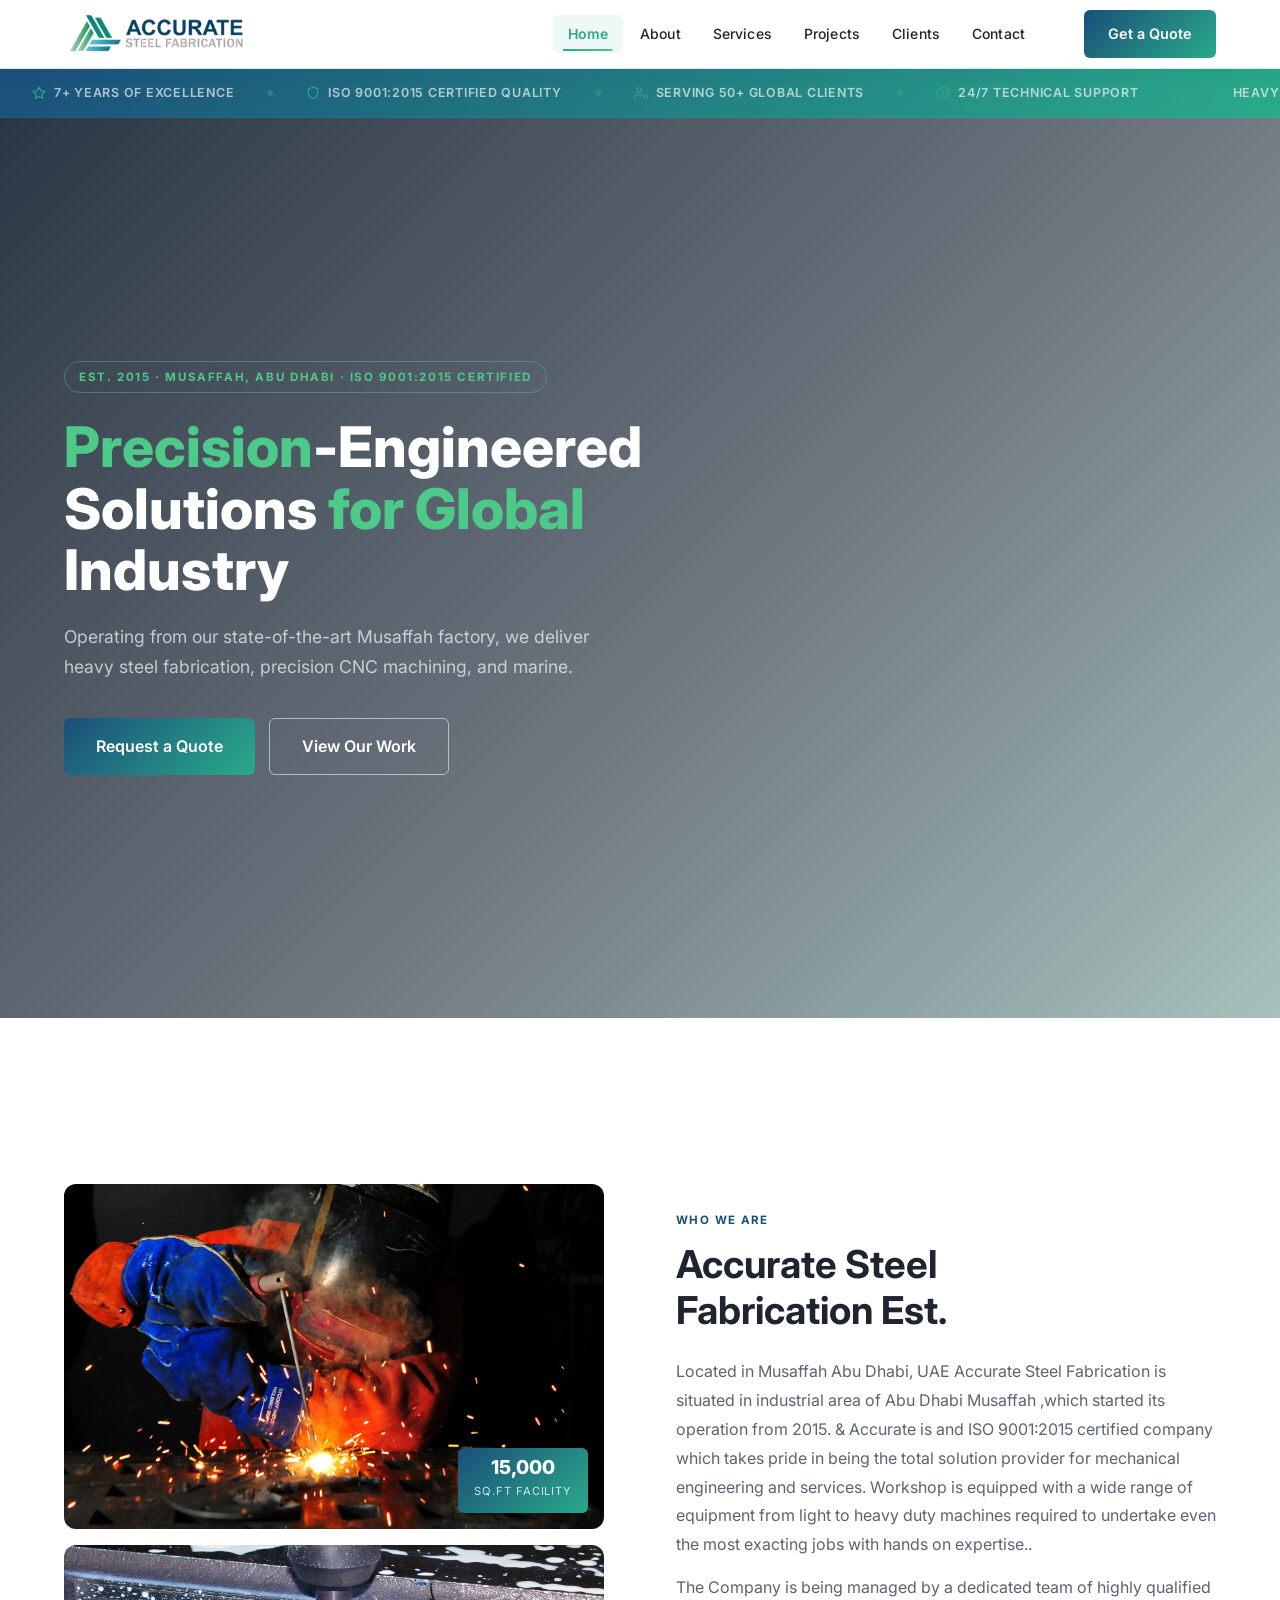
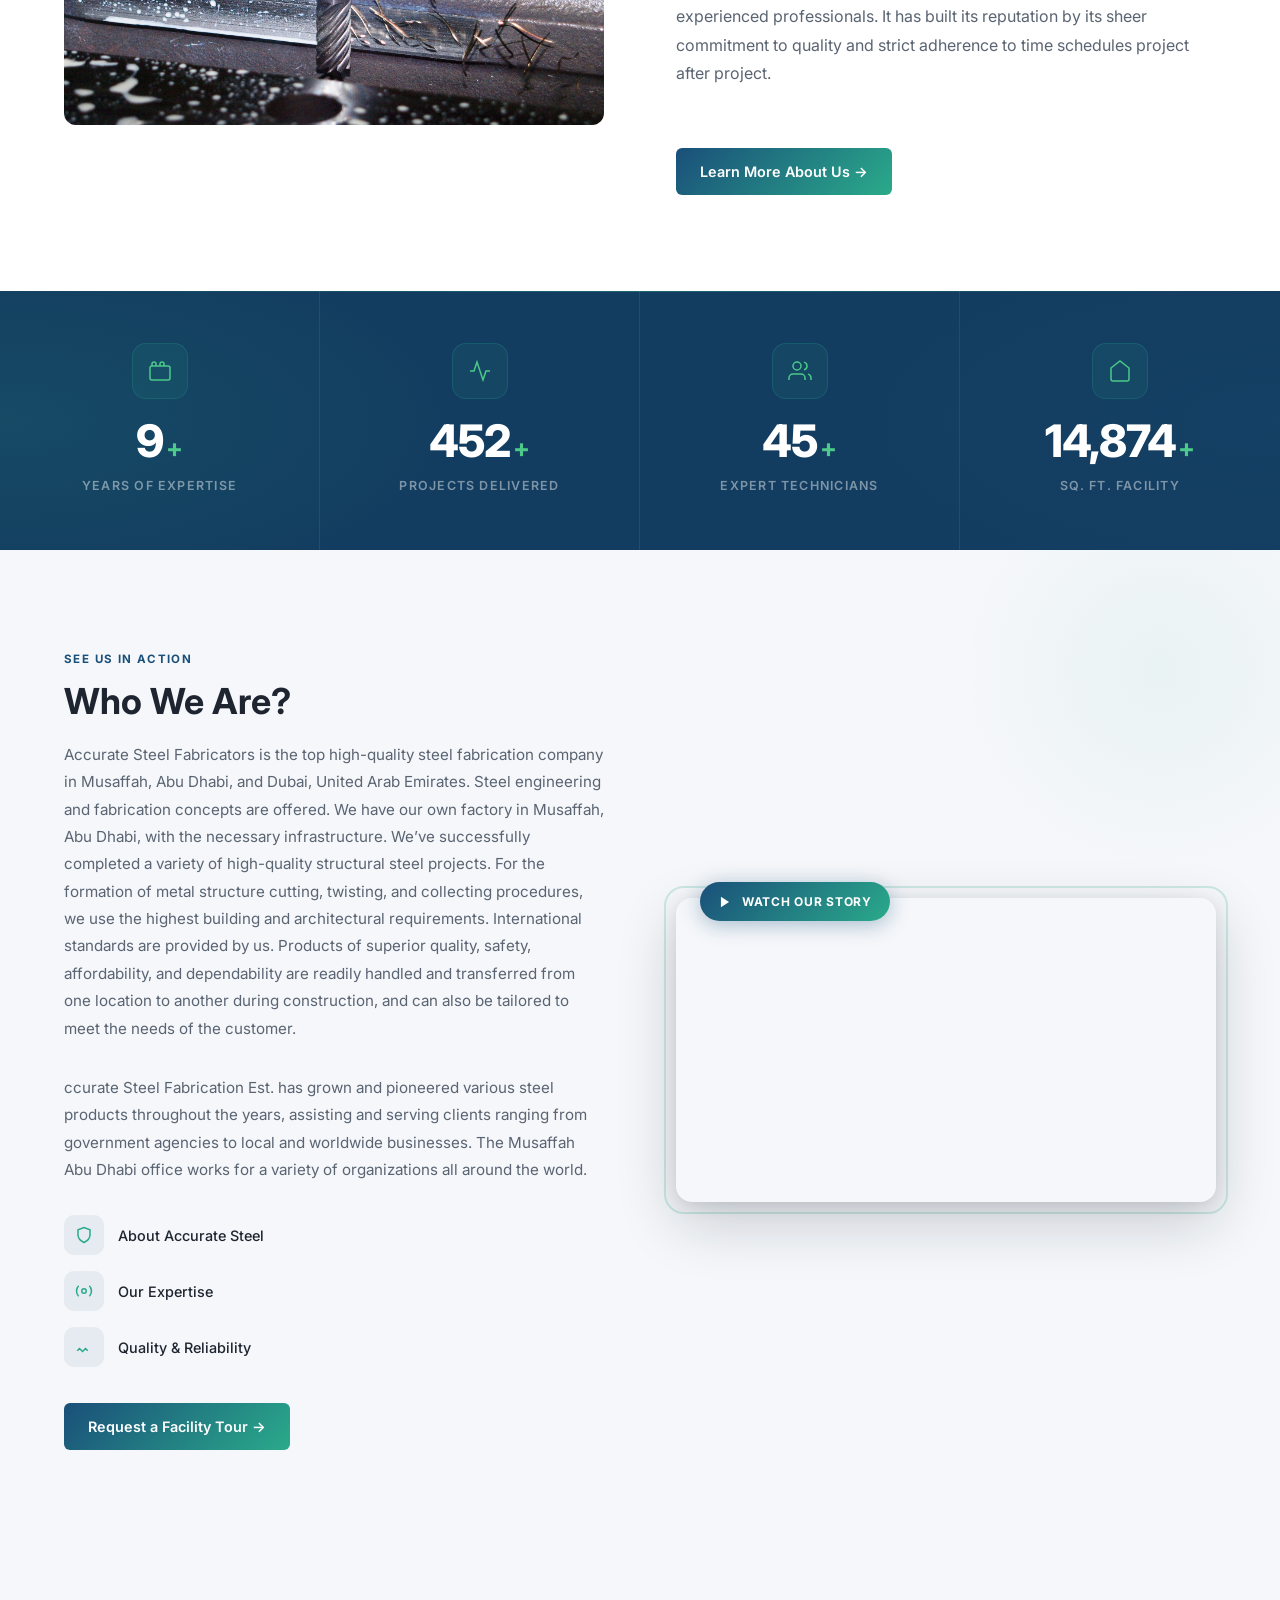
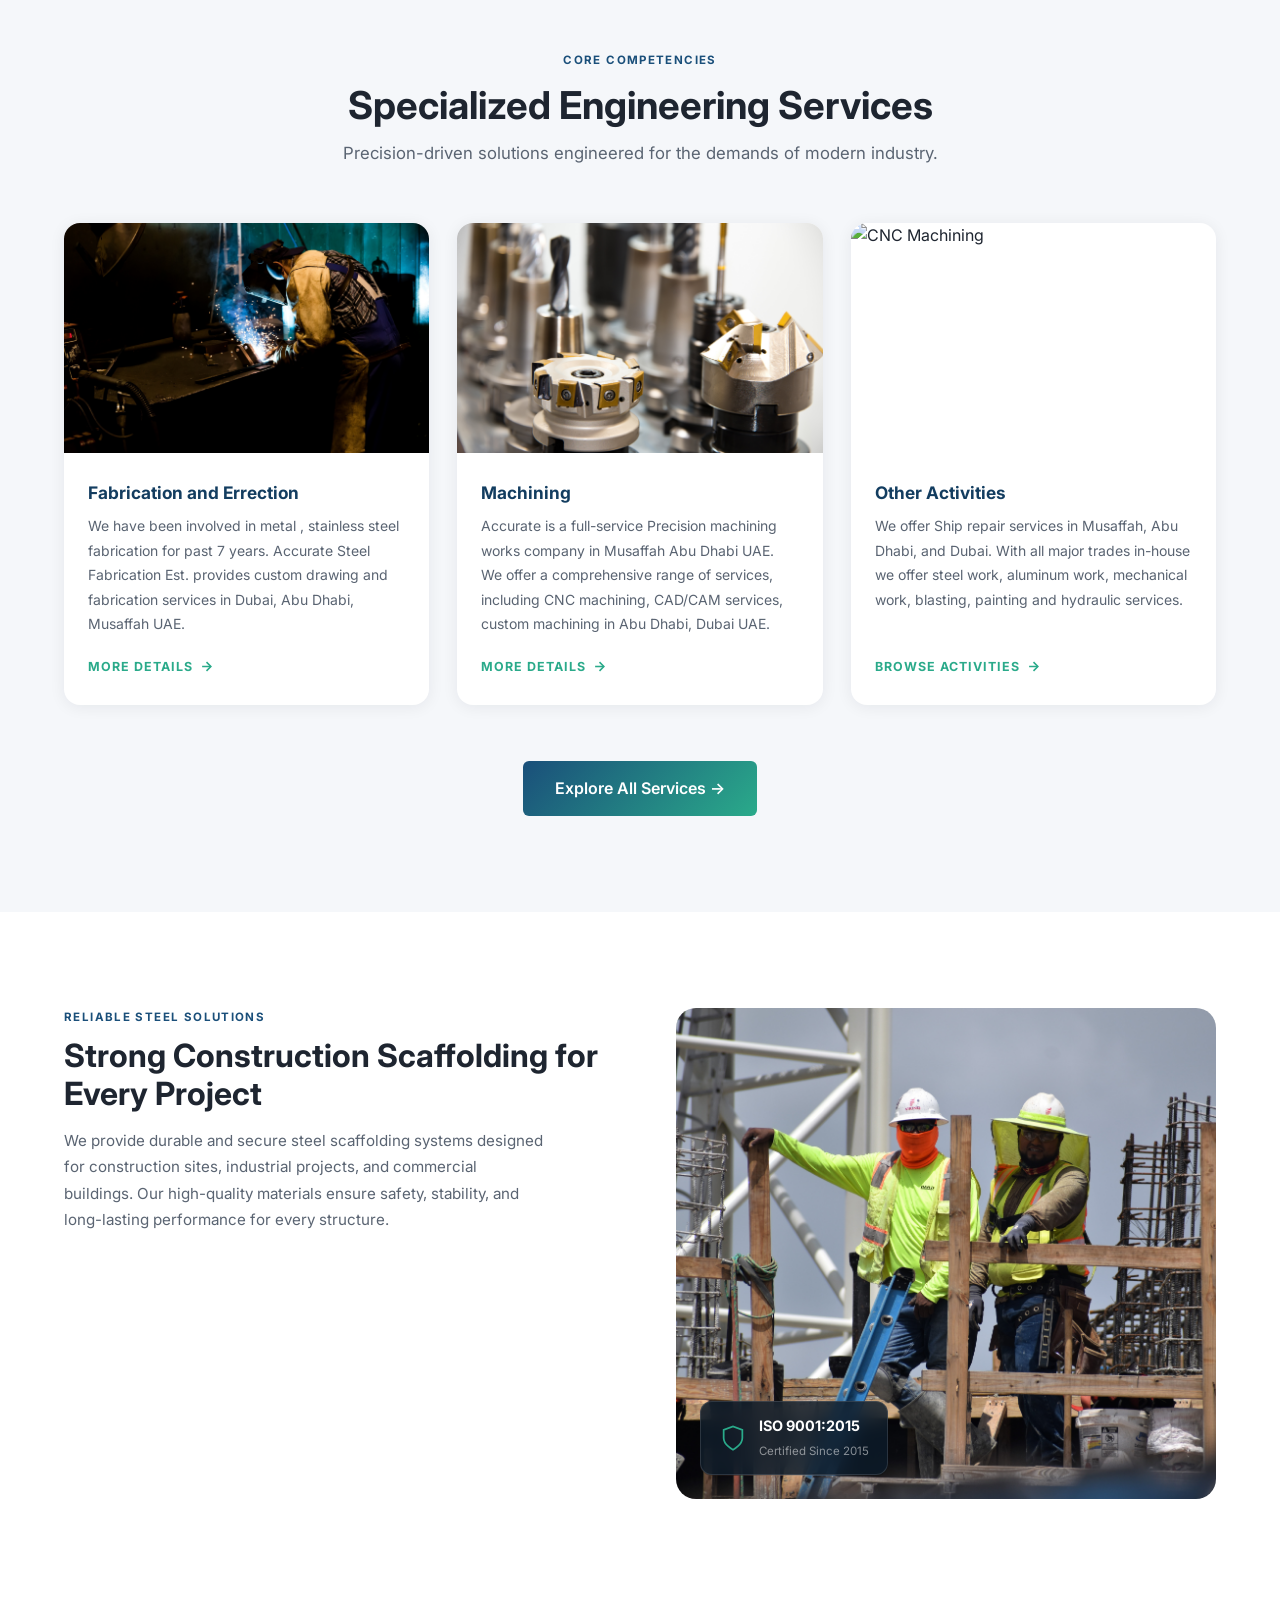
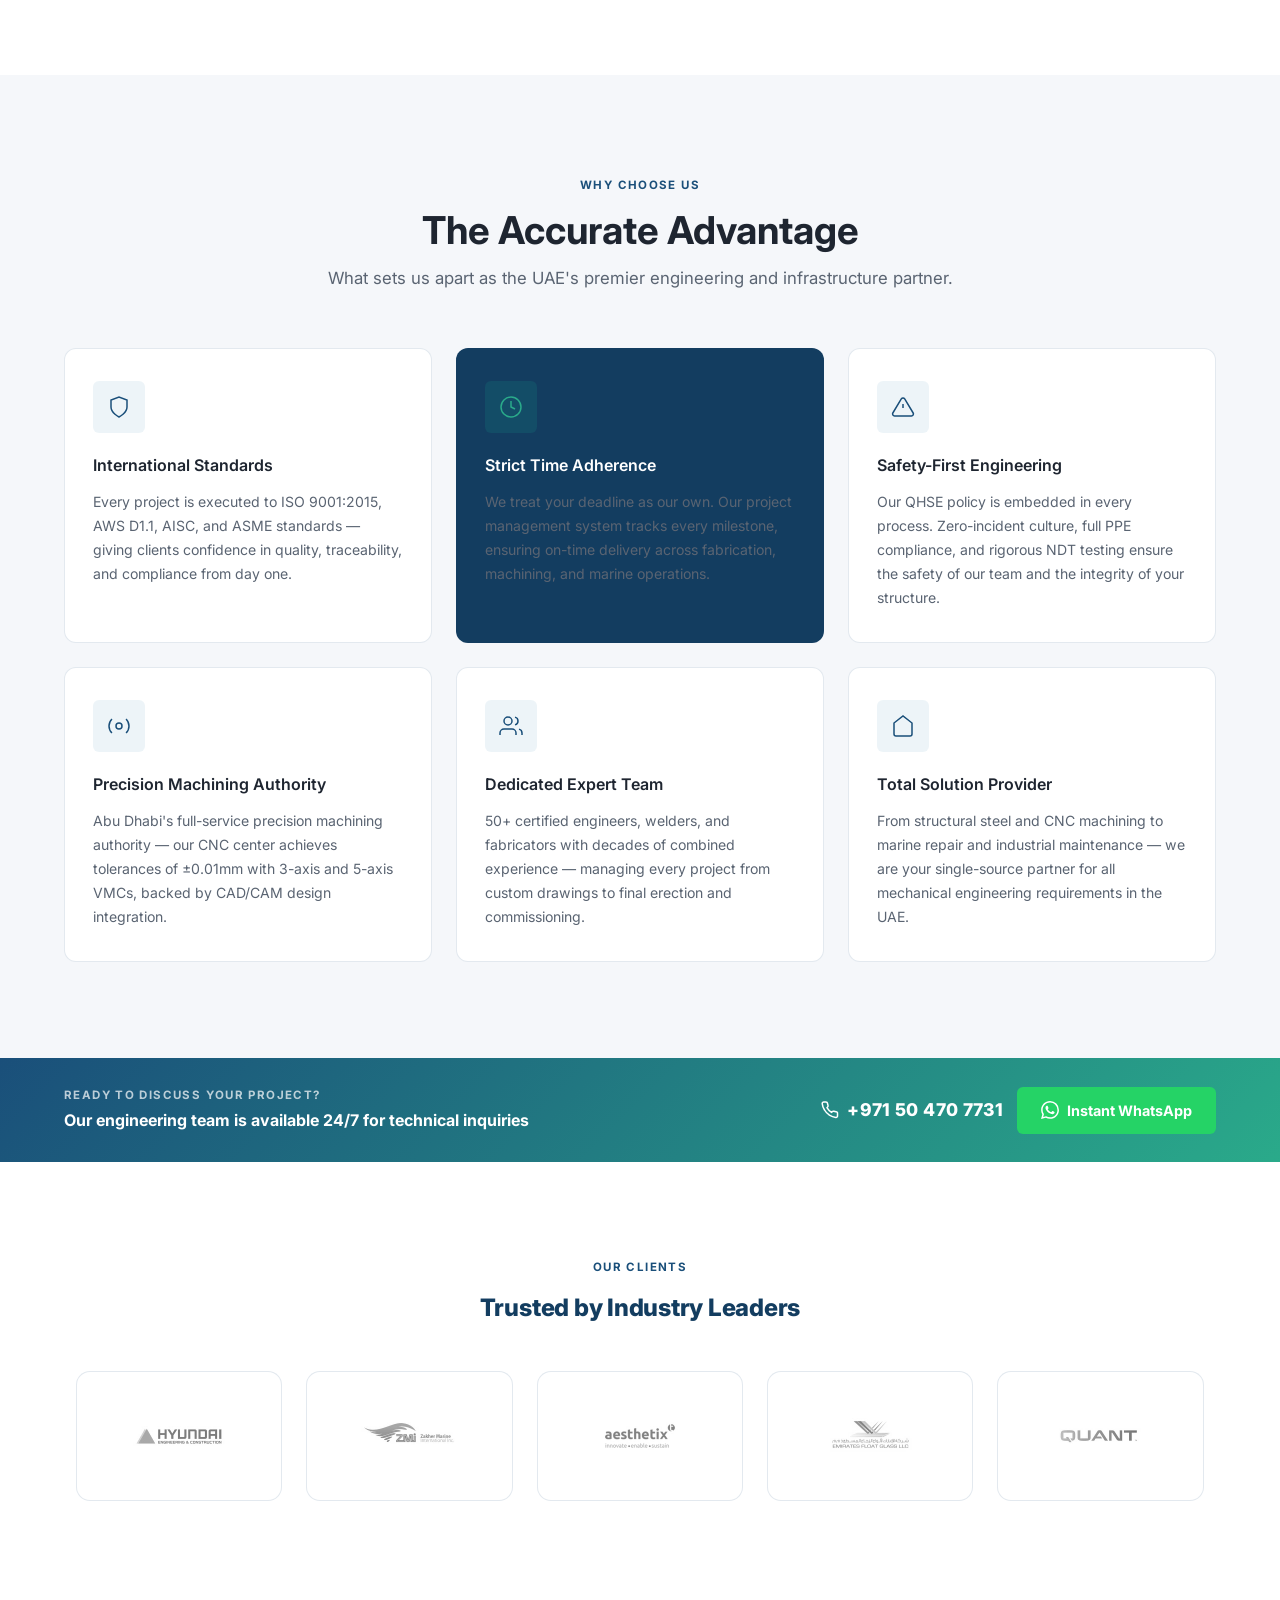
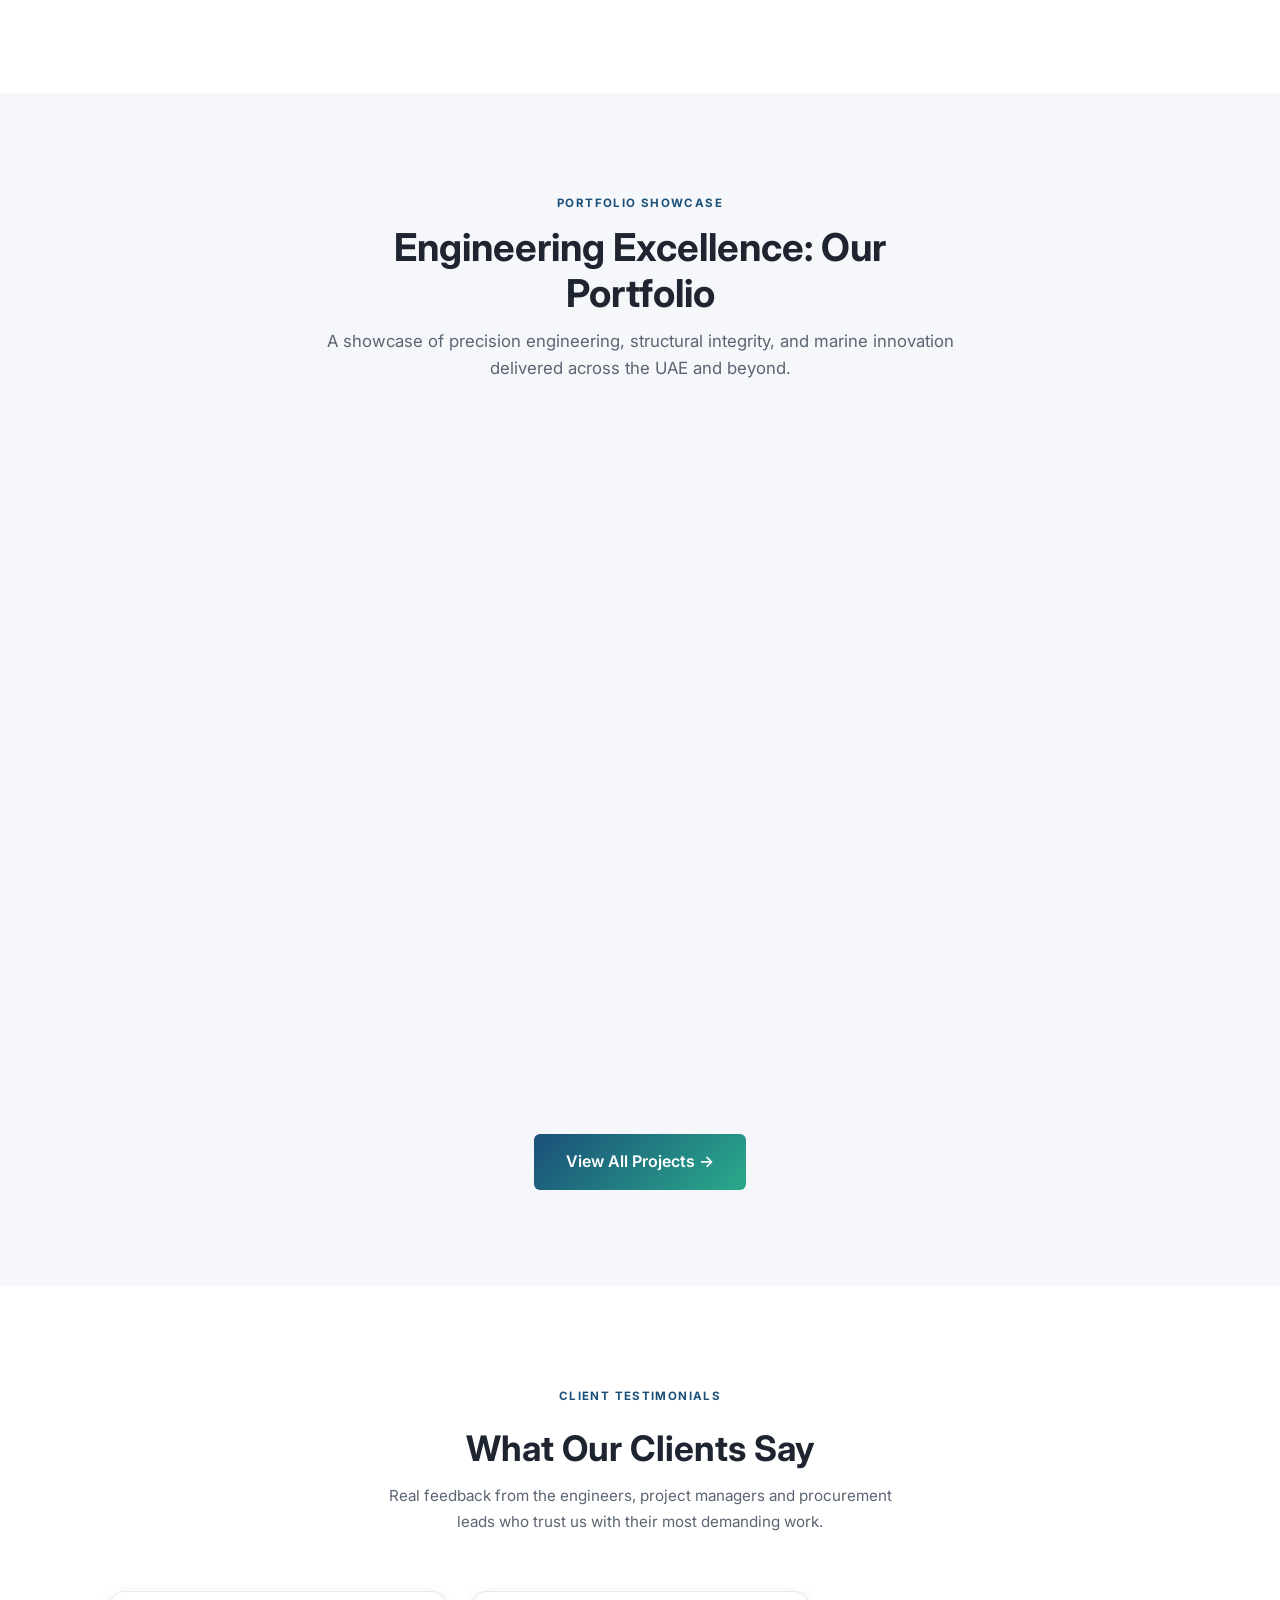
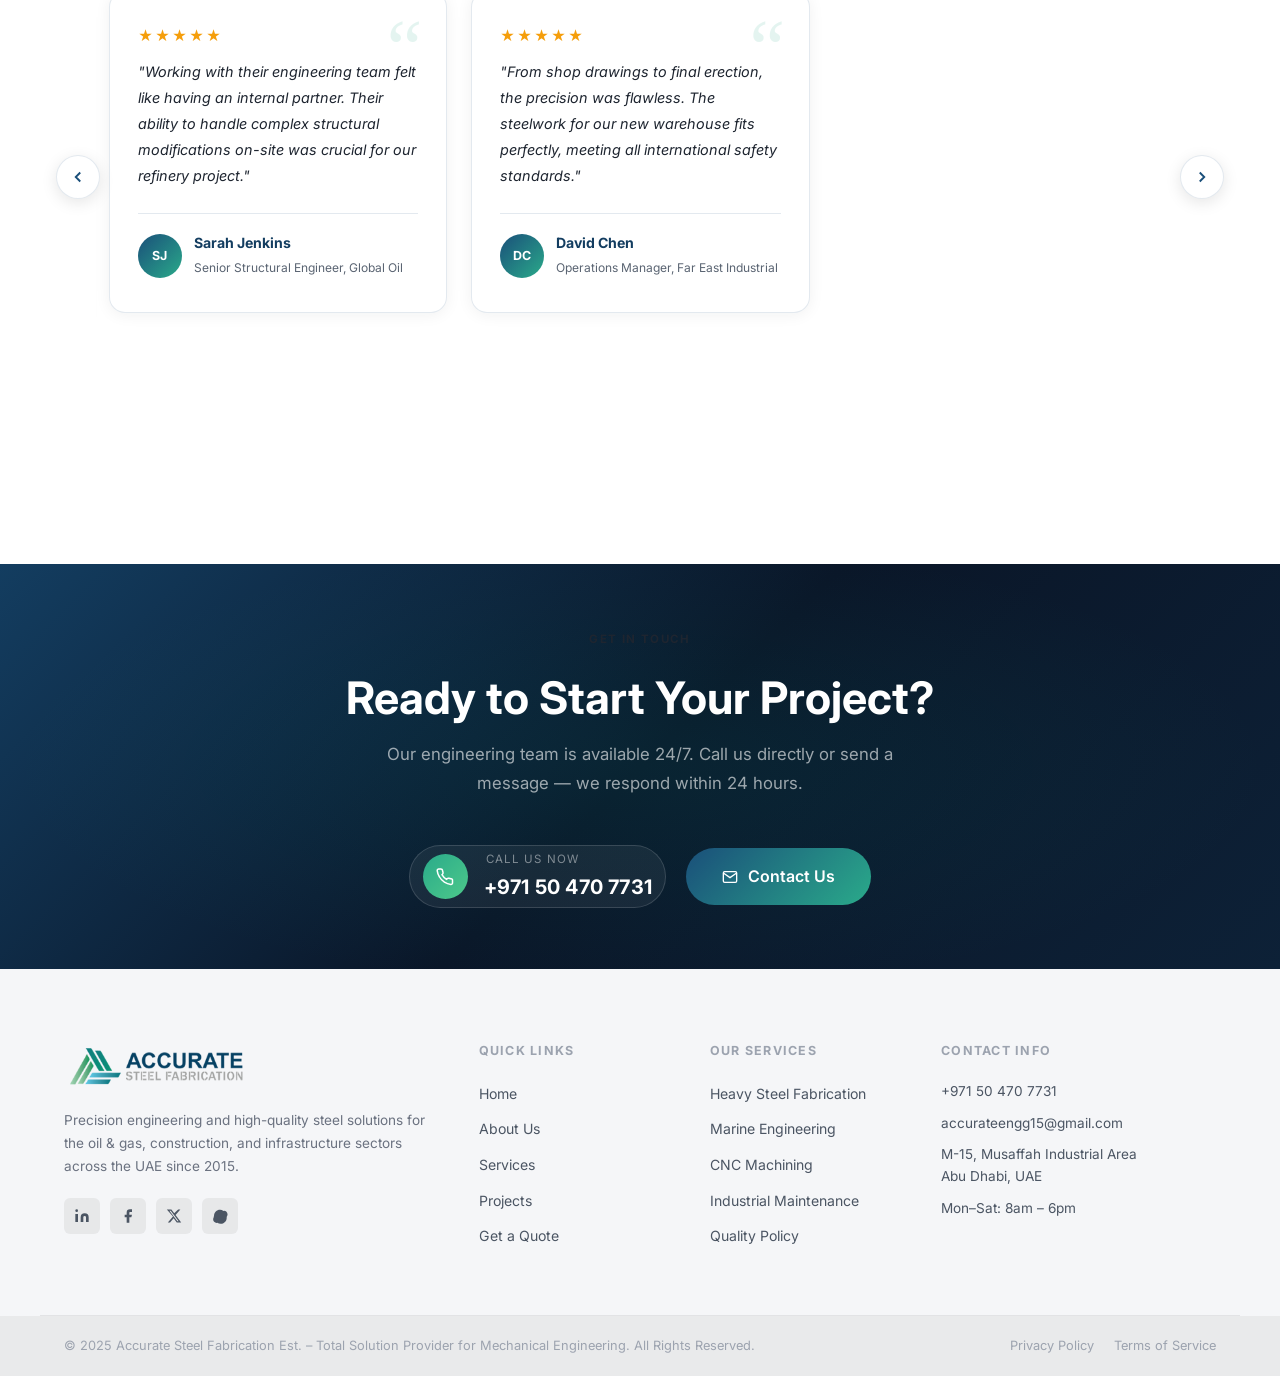
==== index.html @ 987f076f "changes" ====
<!DOCTYPE html>
<html lang="en">

<head>
  <meta charset="UTF-8" />
  <meta name="viewport" content="width=device-width, initial-scale=1.0" />
  <title>Accurate Steel Fabrication EST | Engineering Excellence in Steel & Marine</title>
  <link rel="stylesheet" href="css/main.css" />
  <link rel="preconnect" href="https://fonts.googleapis.com" />
  <link href="https://fonts.googleapis.com/css2?family=Inter:wght@400;500;600;700;800&display=swap" rel="stylesheet" />
  <!-- Owl Carousel -->
  <link rel="stylesheet" href="https://cdnjs.cloudflare.com/ajax/libs/OwlCarousel2/2.3.4/assets/owl.carousel.min.css" />
  <link rel="stylesheet"
    href="https://cdnjs.cloudflare.com/ajax/libs/OwlCarousel2/2.3.4/assets/owl.theme.default.min.css" />
  <!-- Animate.css for Owl animateIn/Out -->
  <link rel="stylesheet" href="https://cdnjs.cloudflare.com/ajax/libs/animate.css/4.1.1/animate.min.css" />
</head>

<body>

  <!-- ===== HEADER / NAV ===== -->
  <header class="site-header" id="site-header">
    <div class="container nav-container">
      <a href="index.html" class="logo">
        <img src="images/logo.png" alt="Accurate Steel Fabrication" class="logo-img"
          onerror="this.style.display='none';this.nextElementSibling.style.display='flex'">
        <span class="logo-fallback">
          <span class="logo-mark">ASF</span>
          <span class="logo-text">Accurate Steel<br><small>Fabrication EST</small></span>
        </span>
      </a>
      <nav class="main-nav" id="main-nav">
        <a href="index.html" class="active">Home</a>
        <a href="about.html">About</a>
        <a href="services.html">Services</a>
        <a href="projects.html">Projects</a>
        <a href="clients.html">Clients</a>
        <a href="contact.html">Contact</a>
      </nav>
      <a href="contact.html" class="btn btn-primary nav-cta">Get a Quote</a>
      <button class="hamburger" id="hamburger" aria-label="Toggle menu">
        <span></span><span></span><span></span>
      </button>
    </div>
  </header>


  <!-- ===== CAPABILITIES TICKER ===== -->
  <div class="capabilities-ticker">
    <div class="ticker-track">
      <span class="ticker-item"><svg viewBox="0 0 24 24" fill="none" stroke="currentColor" stroke-width="2">
          <polygon
            points="12 2 15.09 8.26 22 9.27 17 14.14 18.18 21.02 12 17.77 5.82 21.02 7 14.14 2 9.27 8.91 8.26 12 2" />
        </svg> 7+ Years of Excellence</span>
      <span class="ticker-sep">◆</span>
      <span class="ticker-item"><svg viewBox="0 0 24 24" fill="none" stroke="currentColor" stroke-width="2">
          <path d="M12 22s8-4 8-10V5l-8-3-8 3v7c0 6 8 10 8 10z" />
        </svg> ISO 9001:2015 Certified Quality</span>
      <span class="ticker-sep">◆</span>
      <span class="ticker-item"><svg viewBox="0 0 24 24" fill="none" stroke="currentColor" stroke-width="2">
          <path d="M17 21v-2a4 4 0 0 0-4-4H5a4 4 0 0 0-4 4v2" />
          <circle cx="9" cy="7" r="4" />
          <path d="M23 21v-2a4 4 0 0 0-3-3.87" />
        </svg> Serving 50+ Global Clients</span>
      <span class="ticker-sep">◆</span>
      <span class="ticker-item"><svg viewBox="0 0 24 24" fill="none" stroke="currentColor" stroke-width="2">
          <circle cx="12" cy="12" r="10" />
          <polyline points="12 6 12 12 16 14" />
        </svg> 24/7 Technical Support</span>
      <span class="ticker-sep">◆</span>
      <span class="ticker-item"><svg viewBox="0 0 24 24" fill="none" stroke="currentColor" stroke-width="2">
          <rect x="2" y="7" width="20" height="14" rx="2" />
        </svg> Heavy Steel Fabrication</span>
      <span class="ticker-sep">◆</span>
      <span class="ticker-item"><svg viewBox="0 0 24 24" fill="none" stroke="currentColor" stroke-width="2">
          <circle cx="12" cy="12" r="3" />
          <path d="M19.07 4.93a10 10 0 0 1 0 14.14M4.93 4.93a10 10 0 0 0 0 14.14" />
        </svg> Precision CNC Machining ±0.01mm</span>
      <span class="ticker-sep">◆</span>
      <span class="ticker-item"><svg viewBox="0 0 24 24" fill="none" stroke="currentColor" stroke-width="2">
          <path d="M3 17l3-3 4 4 4-4 3 3" />
        </svg> Marine &amp; Offshore Engineering</span>
      <span class="ticker-sep">◆</span>
      <span class="ticker-item"><svg viewBox="0 0 24 24" fill="none" stroke="currentColor" stroke-width="2">
          <path d="M21 10c0 7-9 13-9 13s-9-6-9-13a9 9 0 0 1 18 0z" />
          <circle cx="12" cy="10" r="3" />
        </svg> Musaffah Industrial Area, Abu Dhabi</span>
      <span class="ticker-sep">◆</span>
      <!-- Duplicate for seamless loop -->
      <span class="ticker-item"><svg viewBox="0 0 24 24" fill="none" stroke="currentColor" stroke-width="2">
          <polygon
            points="12 2 15.09 8.26 22 9.27 17 14.14 18.18 21.02 12 17.77 5.82 21.02 7 14.14 2 9.27 8.91 8.26 12 2" />
        </svg> 7+ Years of Excellence</span>
      <span class="ticker-sep">◆</span>
      <span class="ticker-item"><svg viewBox="0 0 24 24" fill="none" stroke="currentColor" stroke-width="2">
          <path d="M12 22s8-4 8-10V5l-8-3-8 3v7c0 6 8 10 8 10z" />
        </svg> ISO 9001:2015 Certified Quality</span>
      <span class="ticker-sep">◆</span>
      <span class="ticker-item"><svg viewBox="0 0 24 24" fill="none" stroke="currentColor" stroke-width="2">
          <path d="M17 21v-2a4 4 0 0 0-4-4H5a4 4 0 0 0-4 4v2" />
          <circle cx="9" cy="7" r="4" />
        </svg> Serving 50+ Global Clients</span>
      <span class="ticker-sep">◆</span>
      <span class="ticker-item"><svg viewBox="0 0 24 24" fill="none" stroke="currentColor" stroke-width="2">
          <circle cx="12" cy="12" r="10" />
          <polyline points="12 6 12 12 16 14" />
        </svg> 24/7 Technical Support</span>
    </div>
  </div>

  <!-- ===== HERO ===== -->
  <section class="hero" id="hero">
    <div class="owl-carousel hero-carousel">

      <!-- Slide 1 -->
      <div class="hero-slide"
        style="background-image:url('https://images.unsplash.com/photo-1504307651254-35680f356dfd?w=1600&q=80&auto=format&fit=crop')">
        <div class="hero-slide__overlay"></div>
        <div class="container hero-content">
          <span class="hero-badge animate__animated animate__fadeInDown">EST. 2015 · MUSAFFAH, ABU DHABI · ISO 9001:2015
            CERTIFIED</span>
          <h1 class="animate__animated animate__fadeInUp"><span>Precision</span>-Engineered<br>Solutions <span>for
              Global</span> Industry</h1>
          <p class="hero-sub animate__animated animate__fadeInUp animate__delay-1s">Operating from our state-of-the-art
            Musaffah factory, we deliver heavy steel fabrication, precision CNC machining, and marine.</p>
          <div class="hero-actions animate__animated animate__fadeInUp animate__delay-1s">
            <a href="contact.html" class="btn btn-primary btn-lg">Request a Quote</a>
            <a href="#projects" class="btn btn-outline btn-lg">View Our Work</a>
          </div>
        </div>
      </div>

      <!-- Slide 2 -->
      <div class="hero-slide"
        style="background-image:url('https://images.unsplash.com/photo-1558618666-fcd25c85cd64?w=1600&q=80&auto=format&fit=crop')">
        <div class="hero-slide__overlay"></div>
        <div class="container hero-content">
          <span class="hero-badge animate__animated animate__fadeInDown">MARINE ENGINEERING · 24/7 OPERATIONS · ABU
            DHABI</span>
          <h1 class="animate__animated animate__fadeInUp">Marine &amp; <span>Offshore</span><br>Engineering
            <span>Experts</span>
          </h1>
          <p class="hero-sub animate__animated animate__fadeInUp animate__delay-1s">Hull repairs, marine piping systems,
            propeller &amp; shaft services — delivered around the clock for the UAE's most critical offshore operations.
          </p>
          <div class="hero-actions animate__animated animate__fadeInUp animate__delay-1s">
            <a href="services.html#marine" class="btn btn-primary btn-lg">Marine Services</a>
            <a href="contact.html" class="btn btn-outline btn-lg">Get a Quote</a>
          </div>
        </div>
      </div>

      <!-- Slide 3 -->
      <div class="hero-slide"
        style="background-image:url('https://images.unsplash.com/photo-1565793298595-6a879b1d9492?w=1600&q=80&auto=format&fit=crop')">
        <div class="hero-slide__overlay"></div>
        <div class="container hero-content">
          <span class="hero-badge animate__animated animate__fadeInDown">CNC MACHINING · ±0.01mm TOLERANCE ·
            CAD/CAM</span>
          <h1 class="animate__animated animate__fadeInUp"><span>Precision</span> CNC<br>Machining <span>&amp;
              CAD/CAM</span></h1>
          <p class="hero-sub animate__animated animate__fadeInUp animate__delay-1s">Multi-axis CNC milling and turning
            to ±0.01mm tolerance, backed by full CAD/CAM design integration and rapid prototyping capabilities.</p>
          <div class="hero-actions animate__animated animate__fadeInUp animate__delay-1s">
            <a href="services.html#cnc" class="btn btn-primary btn-lg">CNC Services</a>
            <a href="contact.html" class="btn btn-outline btn-lg">Get a Quote</a>
          </div>
        </div>
      </div>

    </div>

    <!-- Stats bar -->
    
  </section>



  <!-- ===== WHO WE ARE ===== -->
  <section class="who-we-are" id="about">
    <div class="container">
      <div class="wwa-grid">
        <div class="wwa-images">
          <div class="wwa-img-main">
            <img src="/images/gabrielroma-weld-2378668.jpg" alt="Steel fabrication facility" loading="lazy">
            <div class="wwa-img-badge">
              <strong>15,000</strong>
              <span>sq.ft Facility</span>
            </div>
          </div>
          <div class="wwa-img-secondary">
            <img src="/images/gefrorene_wand-milling-1151358.jpg" alt="Welding operations" loading="lazy">
          </div>
        </div>
        <div class="wwa-content">
          <span class="section-label">Who We Are</span>
          <h2>Accurate Steel <br>Fabrication Est.</h2>
          <div class="section-divider" style="margin:16px 0 24px;"></div>
          <p>Located in Musaffah Abu Dhabi, UAE


            Accurate Steel Fabrication is situated in industrial area of Abu Dhabi Musaffah ,which started its operation
            from 2015. &amp; Accurate is and ISO 9001:2015 certified company which takes pride in being the total
            solution provider for mechanical engineering and services. Workshop is equipped with a wide range of
            equipment from light to heavy duty machines required to undertake even the most exacting jobs with hands on
            expertise..</p>
          <p style="margin-top:14px;color:var(--steel);line-height:1.8;">The Company is being managed by a dedicated
            team of highly qualified experienced professionals. It has built its reputation by its sheer commitment to
            quality and strict adherence to time schedules project after project.</p>
         
          <div class="about-badges" style="margin-top:28px;">

            <a href="about.html" class="btn btn-primary" style="margin-top:32px;">Learn More About Us &rarr;</a>
          </div>
        </div>
      </div>
  </section>

  <!-- ===== STATS COUNTER ===== -->
  <section class="stats-section" id="stats">
    <div class="stats-grid">
      <div class="stat-item">
        <div class="stat-icon">
          <svg viewBox="0 0 24 24" fill="none" stroke="currentColor" stroke-width="1.5">
            <rect x="2" y="7" width="20" height="14" rx="2" />
            <path d="M16 7V5a2 2 0 0 0-4 0v2M8 7V5a2 2 0 0 0-4 0v2" />
          </svg>
        </div>
        <div class="stat-value">
          <strong class="counter-num" data-target="10">0</strong><em>+</em>
        </div>
        <span class="stat-label">Years of Expertise</span>
      </div>
      <div class="stat-item">
        <div class="stat-icon">
          <svg viewBox="0 0 24 24" fill="none" stroke="currentColor" stroke-width="1.5">
            <polyline points="22 12 18 12 15 21 9 3 6 12 2 12" />
          </svg>
        </div>
        <div class="stat-value">
          <strong class="counter-num" data-target="500">0</strong><em>+</em>
        </div>
        <span class="stat-label">Projects Delivered</span>
      </div>
      <div class="stat-item">
        <div class="stat-icon">
          <svg viewBox="0 0 24 24" fill="none" stroke="currentColor" stroke-width="1.5">
            <path d="M17 21v-2a4 4 0 0 0-4-4H5a4 4 0 0 0-4 4v2" />
            <circle cx="9" cy="7" r="4" />
            <path d="M23 21v-2a4 4 0 0 0-3-3.87" />
            <path d="M16 3.13a4 4 0 0 1 0 7.75" />
          </svg>
        </div>
        <div class="stat-value">
          <strong class="counter-num" data-target="50">0</strong><em>+</em>
        </div>
        <span class="stat-label">Expert Technicians</span>
      </div>
      <div class="stat-item">
        <div class="stat-icon">
          <svg viewBox="0 0 24 24" fill="none" stroke="currentColor" stroke-width="1.5">
            <path d="M3 9l9-7 9 7v11a2 2 0 0 1-2 2H5a2 2 0 0 1-2-2z" />
          </svg>
        </div>
        <div class="stat-value">
          <strong class="counter-num" data-target="15000">0</strong><em>+</em>
        </div>
        <span class="stat-label">Sq. Ft. Facility</span>
      </div>
    </div>
  </section>

  <!-- ===== VIDEO SHOWCASE ===== -->
  <section class="video-showcase" id="video">
    <div class="container">
      <div class="video-showcase-inner">
        <div class="video-showcase-content">
          <span class="section-label">See Us In Action</span>
          <h2>Who We Are?</span></h2>
          <p>Accurate Steel Fabricators is the top high-quality steel fabrication company in Musaffah, Abu Dhabi, and Dubai, United Arab Emirates. Steel engineering and fabrication concepts are offered. We have our own factory in Musaffah, Abu Dhabi, with the necessary infrastructure. We’ve successfully completed a variety of high-quality structural steel projects. For the formation of metal structure cutting, twisting, and collecting procedures, we use the highest building and architectural requirements. International standards are provided by us. Products of superior quality, safety, affordability, and dependability are readily handled and transferred from one location to another during construction, and can also be tailored to meet the needs of the customer.</p>
          <p>ccurate Steel Fabrication Est. has grown and pioneered various steel products throughout the years, assisting and serving clients ranging from government agencies to local and worldwide businesses. The Musaffah Abu Dhabi office works for a variety of organizations all around the world.</p>
          <div class="video-highlights">
            <div class="video-highlight">
              <div class="vh-icon">
                <svg viewBox="0 0 24 24" fill="none" stroke="currentColor" stroke-width="2">
                  <path d="M12 22s8-4 8-10V5l-8-3-8 3v7c0 6 8 10 8 10z" />
                </svg>
              </div>
              <span>About Accurate Steel</span>
            </div>
            <div class="video-highlight">
              <div class="vh-icon">
                <svg viewBox="0 0 24 24" fill="none" stroke="currentColor" stroke-width="2">
                  <circle cx="12" cy="12" r="3" />
                  <path d="M19.07 4.93a10 10 0 0 1 0 14.14M4.93 4.93a10 10 0 0 0 0 14.14" />
                </svg>
              </div>
              <span>Our Expertise</span>
            </div>
            <div class="video-highlight">
              <div class="vh-icon">
                <svg viewBox="0 0 24 24" fill="none" stroke="currentColor" stroke-width="2">
                  <path d="M3 17l3-3 4 4 4-4 3 3" />
                </svg>
              </div>
              <span>Quality & Reliability</span>
            </div>
          </div>
          <a href="contact.html" class="btn btn-primary">Request a Facility Tour &rarr;</a>
        </div>
        <div class="video-frame-wrap">
          <div class="video-badge">
            <svg viewBox="0 0 24 24" fill="currentColor" width="14" height="14">
              <polygon points="5 3 19 12 5 21 5 3" />
            </svg>
            Watch Our Story
          </div>
          <div class="video-embed">
            <iframe
              src="https://www.youtube.com/embed/_pcVF-SywB4"
              title="Accurate Steel Fabrication – Facility & Capabilities"
              allow="accelerometer; autoplay; clipboard-write; encrypted-media; gyroscope; picture-in-picture"
              allowfullscreen
              loading="lazy">
            </iframe>
          </div>
        </div>
      </div>
    </div>
  </section>

  <!-- ===== SERVICES ===== -->

  <section class="services" id="services">
    <div class="container">
      <div class="section-header">
        <span class="section-label">Core Competencies</span>
        <h2>Specialized Engineering Services</h2>
        <p>Precision-driven solutions engineered for the demands of modern industry.</p>
      </div>
      <div class="svc-grid">

        <a href="services.html#fabrication" class="svc-card">
          <div class="svc-card__img">
            <img src="/images/jarmoluk-welding-2819147.jpg" alt="Heavy Steel Fabrication" loading="lazy">
            <div class="svc-card__overlay"></div>
          </div>
          <div class="svc-card__body">
            <h3>Fabrication and Errection</h3>
            <p>We have been involved in metal , stainless steel fabrication for past 7 years. Accurate Steel Fabrication
              Est. provides custom drawing and fabrication services in Dubai, Abu Dhabi, Musaffah UAE.</p>
            <span class="svc-card__cta"> More Details<svg viewBox="0 0 24 24" fill="none" stroke="currentColor"
                stroke-width="2.5" width="15" height="15">
                <line x1="5" y1="12" x2="19" y2="12" />
                <polyline points="12 5 19 12 12 19" />
              </svg></span>
          </div>
        </a>

        <a href="services.html#marine" class="svc-card">
          <div class="svc-card__img">
            <img src="/images/blickpixel-milling-444493.jpg" alt="Marine Engineering" loading="lazy">
            <div class="svc-card__overlay"></div>
          </div>
          <div class="svc-card__body">
            <h3>Machining</h3>
            <p>Accurate is a full-service Precision machining works company in Musaffah Abu Dhabi UAE. We offer a
              comprehensive range of services, including CNC machining, CAD/CAM services, custom machining in Abu Dhabi,
              Dubai UAE.</p>
            <span class="svc-card__cta"> More Details <svg viewBox="0 0 24 24" fill="none" stroke="currentColor"
                stroke-width="2.5" width="15" height="15">
                <line x1="5" y1="12" x2="19" y2="12" />
                <polyline points="12 5 19 12 12 19" />
              </svg></span>
          </div>
        </a>

        <a href="services.html#cnc" class="svc-card">
          <div class="svc-card__img">
            <img src="https://images.unsplash.com/photo-1565793298595-6a879b1d9492?w=800&q=80&auto=format&fit=crop"
              alt="CNC Machining" loading="lazy">
            <div class="svc-card__overlay"></div>
          </div>
          <div class="svc-card__body">
            <h3>Other Activities</h3>
            <p>We offer Ship repair services in Musaffah, Abu Dhabi, and Dubai. With all major trades in-house we offer
              steel work, aluminum work, mechanical work, blasting, painting and hydraulic services.
            </p>
            <span class="svc-card__cta"> Browse Activities <svg viewBox="0 0 24 24" fill="none" stroke="currentColor"
                stroke-width="2.5" width="15" height="15">
                <line x1="5" y1="12" x2="19" y2="12" />
                <polyline points="12 5 19 12 12 19" />
              </svg></span>
          </div>
        </a>



      </div>
      <div style="text-align:center;margin-top:56px;">
        <a href="services.html" class="btn btn-primary btn-lg">Explore All Services &rarr;</a>
      </div>
    </div>
  </section>

  <section class="trust">
    <div class="container">
      <!-- CERTIFICATIONS — image left, content right -->
      <div class="certs-split">


        <div class="certs-split__content">
          <span class="section-label">Reliable Steel Solutions</span>
          <h2>Strong Construction Scaffolding for Every Project</h2>
          <p>We provide durable and secure steel scaffolding systems designed for construction sites, industrial
            projects, and commercial buildings. Our high-quality materials ensure safety, stability, and long-lasting
            performance for every structure.</p>

          <div class="certs-cards">
            <div class="cert-item">
              <div class="cert-item__icon">
                <svg viewBox="0 0 24 24" fill="none" stroke="currentColor" stroke-width="1.5" width="22" height="22">
                  <path d="M12 22s8-4 8-10V5l-8-3-8 3v7c0 6 8 10 8 10z" />
                </svg>
              </div>
              <div>
                <strong>ISO 9001:2015</strong>
                <span>Quality Management System</span>
              </div>
            </div>
            <div class="cert-item">
              <div class="cert-item__icon">
                <svg viewBox="0 0 24 24" fill="none" stroke="currentColor" stroke-width="1.5" width="22" height="22">
                  <circle cx="12" cy="8" r="6" />
                  <path d="M15.477 12.89L17 22l-5-3-5 3 1.523-9.11" />
                </svg>
              </div>
              <div>
                <strong>AISC Compliance</strong>
                <span>American Institute of Steel Construction</span>
              </div>
            </div>
            <div class="cert-item">
              <div class="cert-item__icon">
                <svg viewBox="0 0 24 24" fill="none" stroke="currentColor" stroke-width="1.5" width="22" height="22">
                  <polygon
                    points="12 2 15.09 8.26 22 9.27 17 14.14 18.18 21.02 12 17.77 5.82 21.02 7 14.14 2 9.27 8.91 8.26 12 2" />
                </svg>
              </div>
              <div>
                <strong>AWS D1.1</strong>
                <span>Structural Welding Code</span>
              </div>
            </div>
            <div class="cert-item">
              <div class="cert-item__icon">
                <svg viewBox="0 0 24 24" fill="none" stroke="currentColor" stroke-width="1.5" width="22" height="22">
                  <path d="M3 9l9-7 9 7v11a2 2 0 0 1-2 2H5a2 2 0 0 1-2-2z" />
                </svg>
              </div>
              <div>
                <strong>ASME Section IX</strong>
                <span>Welding &amp; Brazing Qualifications</span>
              </div>
            </div>
          </div>
        </div>

        <div class="certs-split__img">
          <img src="/images/artisticoperations-construction-6475766.jpg" loading="lazy">
          <div class="certs-split__img-badge">
            <svg viewBox="0 0 24 24" fill="none" stroke="currentColor" stroke-width="1.5" width="28" height="28">
              <path d="M12 22s8-4 8-10V5l-8-3-8 3v7c0 6 8 10 8 10z" />
            </svg>
            <div>
              <strong>ISO 9001:2015</strong>
              <span>Certified Since 2015</span>
            </div>
          </div>
        </div>
      </div>

    </div>
  </section>

  <!-- ===== THE ACCURATE ADVANTAGE ===== -->
  <section class="accurate-advantage" id="advantage">
    <div class="container">
      <div class="section-header">
        <span class="section-label">Why Choose Us</span>
        <h2>The Accurate Advantage</h2>
        <p>What sets us apart as the UAE's premier engineering and infrastructure partner.</p>
      </div>
      <div class="advantage-grid">
        <div class="advantage-card">
          <div class="adv-icon">
            <svg viewBox="0 0 24 24" fill="none" stroke="currentColor" stroke-width="1.5">
              <path d="M12 22s8-4 8-10V5l-8-3-8 3v7c0 6 8 10 8 10z" />
            </svg>
          </div>
          <h3>International Standards</h3>
          <p>Every project is executed to ISO 9001:2015, AWS D1.1, AISC, and ASME standards — giving clients confidence
            in quality, traceability, and compliance from day one.</p>
        </div>
        <div class="advantage-card advantage-card--featured">
          <div class="adv-icon">
            <svg viewBox="0 0 24 24" fill="none" stroke="currentColor" stroke-width="1.5">
              <circle cx="12" cy="12" r="10" />
              <polyline points="12 6 12 12 16 14" />
            </svg>
          </div>
          <h3>Strict Time Adherence</h3>
          <p>We treat your deadline as our own. Our project management system tracks every milestone, ensuring on-time
            delivery across fabrication, machining, and marine operations.</p>
        </div>
        <div class="advantage-card">
          <div class="adv-icon">
            <svg viewBox="0 0 24 24" fill="none" stroke="currentColor" stroke-width="1.5">
              <path d="M10.29 3.86L1.82 18a2 2 0 0 0 1.71 3h16.94a2 2 0 0 0 1.71-3L13.71 3.86a2 2 0 0 0-3.42 0z" />
              <line x1="12" y1="9" x2="12" y2="13" />
              <line x1="12" y1="17" x2="12.01" y2="17" />
            </svg>
          </div>
          <h3>Safety-First Engineering</h3>
          <p>Our QHSE policy is embedded in every process. Zero-incident culture, full PPE compliance, and rigorous NDT
            testing ensure the safety of our team and the integrity of your structure.</p>
        </div>
        <div class="advantage-card">
          <div class="adv-icon">
            <svg viewBox="0 0 24 24" fill="none" stroke="currentColor" stroke-width="1.5">
              <circle cx="12" cy="12" r="3" />
              <path d="M19.07 4.93a10 10 0 0 1 0 14.14M4.93 4.93a10 10 0 0 0 0 14.14" />
            </svg>
          </div>
          <h3>Precision Machining Authority</h3>
          <p>Abu Dhabi's full-service precision machining authority — our CNC center achieves tolerances of ±0.01mm with
            3-axis and 5-axis VMCs, backed by CAD/CAM design integration.</p>
        </div>
        <div class="advantage-card">
          <div class="adv-icon">
            <svg viewBox="0 0 24 24" fill="none" stroke="currentColor" stroke-width="1.5">
              <path d="M17 21v-2a4 4 0 0 0-4-4H5a4 4 0 0 0-4 4v2" />
              <circle cx="9" cy="7" r="4" />
              <path d="M23 21v-2a4 4 0 0 0-3-3.87" />
              <path d="M16 3.13a4 4 0 0 1 0 7.75" />
            </svg>
          </div>
          <h3>Dedicated Expert Team</h3>
          <p>50+ certified engineers, welders, and fabricators with decades of combined experience — managing every
            project from custom drawings to final erection and commissioning.</p>
        </div>
        <div class="advantage-card">
          <div class="adv-icon">
            <svg viewBox="0 0 24 24" fill="none" stroke="currentColor" stroke-width="1.5">
              <path d="M3 9l9-7 9 7v11a2 2 0 0 1-2 2H5a2 2 0 0 1-2-2z" />
            </svg>
          </div>
          <h3>Total Solution Provider</h3>
          <p>From structural steel and CNC machining to marine repair and industrial maintenance — we are your
            single-source partner for all mechanical engineering requirements in the UAE.</p>
        </div>
      </div>
    </div>
  </section>

  <!-- ===== DIRECT CONTACT BAR ===== -->
  <div class="contact-bar">
    <div class="container contact-bar-inner">
      <div class="contact-bar-text">
        <span class="contact-bar-label">Ready to discuss your project?</span>
        <strong>Our engineering team is available 24/7 for technical inquiries</strong>
      </div>
      <div class="contact-bar-actions">
        <a href="tel:+971504707731" class="contact-bar-phone">
          <svg viewBox="0 0 24 24" fill="none" stroke="currentColor" stroke-width="2">
            <path
              d="M22 16.92v3a2 2 0 0 1-2.18 2 19.79 19.79 0 0 1-8.63-3.07A19.5 19.5 0 0 1 4.69 12 19.79 19.79 0 0 1 1.61 3.4 2 2 0 0 1 3.6 1.22h3a2 2 0 0 1 2 1.72c.127.96.361 1.903.7 2.81a2 2 0 0 1-.45 2.11L7.91 8.96a16 16 0 0 0 6.13 6.13l.95-.95a2 2 0 0 1 2.11-.45c.907.339 1.85.573 2.81.7A2 2 0 0 1 22 16.92z" />
          </svg>
          +971 50 470 7731
        </a>
        <a href="https://wa.me/971504707731?text=Hello%2C%20I%20would%20like%20to%20inquire%20about%20your%20engineering%20services."
          target="_blank" rel="noopener" class="btn btn-whatsapp">
          <svg viewBox="0 0 24 24" fill="currentColor">
            <path
              d="M17.472 14.382c-.297-.149-1.758-.867-2.03-.967-.273-.099-.471-.148-.67.15-.197.297-.767.966-.94 1.164-.173.199-.347.223-.644.075-.297-.15-1.255-.463-2.39-1.475-.883-.788-1.48-1.761-1.653-2.059-.173-.297-.018-.458.13-.606.134-.133.298-.347.446-.52.149-.174.198-.298.298-.497.099-.198.05-.371-.025-.52-.075-.149-.669-1.612-.916-2.207-.242-.579-.487-.5-.669-.51-.173-.008-.371-.01-.57-.01-.198 0-.52.074-.792.372-.272.297-1.04 1.016-1.04 2.479 0 1.462 1.065 2.875 1.213 3.074.149.198 2.096 3.2 5.077 4.487.709.306 1.262.489 1.694.625.712.227 1.36.195 1.871.118.571-.085 1.758-.719 2.006-1.413.248-.694.248-1.289.173-1.413-.074-.124-.272-.198-.57-.347m-5.421 7.403h-.004a9.87 9.87 0 0 1-5.031-1.378l-.361-.214-3.741.982.998-3.648-.235-.374a9.86 9.86 0 0 1-1.51-5.26c.001-5.45 4.436-9.884 9.888-9.884 2.64 0 5.122 1.03 6.988 2.898a9.825 9.825 0 0 1 2.893 6.994c-.003 5.45-4.437 9.884-9.885 9.884m8.413-18.297A11.815 11.815 0 0 0 12.05 0C5.495 0 .16 5.335.157 11.892c0 2.096.547 4.142 1.588 5.945L.057 24l6.305-1.654a11.882 11.882 0 0 0 5.683 1.448h.005c6.554 0 11.89-5.335 11.893-11.893a11.821 11.821 0 0 0-3.48-8.413z" />
          </svg>
          Instant WhatsApp
        </a>
      </div>
    </div>
  </div>



  <section class="trust">
    <div class="container">
      <!-- CLIENT LOGOS -->
      <div class="clients-section">
        <span class="section-label" style="display:block;text-align:center;margin-bottom:12px;">Our Clients</span>
        <p class="clients-label">Trusted by Industry Leaders</p>
        <div class="owl-carousel clients-owl">
          <div class="hcl-item">
            <img src="images/clients/Abu-Dhabi-Ship-Building.jpg" alt="Abu Dhabi Ship Building"
              onerror="this.style.display='none';this.nextElementSibling.style.display='flex'">
            <span class="hcl-fallback">ADSB</span>
          </div>
          <div class="hcl-item">
            <img src="images/clients/Abu-Dhabi-Terminals.jpg" alt="Abu Dhabi Terminals"
              onerror="this.style.display='none';this.nextElementSibling.style.display='flex'">
            <span class="hcl-fallback">AD Terminals</span>
          </div>
          <div class="hcl-item">
            <img src="images/clients/Hyundai-Engineering-Abu-Dhabi.jpg" alt="Hyundai Engineering"
              onerror="this.style.display='none';this.nextElementSibling.style.display='flex'">
            <span class="hcl-fallback">Hyundai Eng.</span>
          </div>
          <div class="hcl-item">
            <img src="images/clients/Zakher-Marine-International.jpg" alt="Zakher Marine"
              onerror="this.style.display='none';this.nextElementSibling.style.display='flex'">
            <span class="hcl-fallback">Zakher Marine</span>
          </div>
          <div class="hcl-item">
            <img src="/images/Aesthetix-Technologies.jpg" alt="Aesthetix"
              onerror="this.style.display='none';this.nextElementSibling.style.display='flex'">
            <span class="hcl-fallback">DP World</span>
          </div>
          <div class="hcl-item">
            <img src="/images/Emirates-Float-Glass.jpg" alt="Emirates"
              onerror="this.style.display='none';this.nextElementSibling.style.display='flex'">
            <span class="hcl-fallback">AL DAR</span>
          </div>
          <div class="hcl-item">
            <img src="/images/Quant-Services.jpg" alt="Quant"
              onerror="this.style.display='none';this.nextElementSibling.style.display='flex'">
            <span class="hcl-fallback">AD Ports</span>
          </div>
          <div class="hcl-item">
            <img src="/images/Star-Paper-Mill.jpg" alt="Star"
              onerror="this.style.display='none';this.nextElementSibling.style.display='flex'">
            <span class="hcl-fallback">TAQA</span>
          </div>

          <div class="hcl-item">
            <img src="/images/Emirates-Steel-Industries.jpg" alt="Star"
              onerror="this.style.display='none';this.nextElementSibling.style.display='flex'">
            <span class="hcl-fallback">TAQA</span>
          </div>
          <div class="hcl-item">
            <img src="/images/Exceed-Precast-LLC-Abu-Dhabi.jpg" alt="Star"
              onerror="this.style.display='none';this.nextElementSibling.style.display='flex'">
            <span class="hcl-fallback">TAQA</span>
          </div>
          <div class="hcl-item">
            <img src="/images/Elcome.jpg" alt="Star"
              onerror="this.style.display='none';this.nextElementSibling.style.display='flex'">
            <span class="hcl-fallback">TAQA</span>
          </div>
          <div class="hcl-item">
            <img src="/images/DCN-Diving-Abu-Dhabi.jpg" alt="Star"
              onerror="this.style.display='none';this.nextElementSibling.style.display='flex'">
            <span class="hcl-fallback">TAQA</span>
          </div>
          <div class="hcl-item">
            <img src="/images/Connectiv-FZC.jpg" alt="Star"
              onerror="this.style.display='none';this.nextElementSibling.style.display='flex'">
            <span class="hcl-fallback">TAQA</span>
          </div>
          <div class="hcl-item">
            <img src="/images/Bohra-IT-Solutions.jpg" alt="Star"
              onerror="this.style.display='none';this.nextElementSibling.style.display='flex'">
            <span class="hcl-fallback">TAQA</span>
          </div>
          <div class="hcl-item">
            <img src="/images/Baniyas-Concrete-Products.jpg" alt="Star"
              onerror="this.style.display='none';this.nextElementSibling.style.display='flex'">
            <span class="hcl-fallback">TAQA</span>
          </div>
        </div>
      </div>
    </div>
  </section>

  <!-- ===== PROJECTS GALLERY ===== -->
  <section class="projects" id="projects">
    <div class="container">
      <div class="section-header">
        <span class="section-label">Portfolio Showcase</span>
        <h2>Engineering Excellence: Our Portfolio</h2>
        <p>A showcase of precision engineering, structural integrity, and marine innovation delivered across the UAE and
          beyond.</p>
      </div>
      <div class="projects-gallery">
        <a href="projects.html" class="gallery-item gallery-item--large">
          <img src="/images/652234-factory-1140760.jpg" alt="Khalifa Port Extension" loading="lazy">
          <div class="gallery-overlay">
            <span class="gallery-cat">Structural Steel</span>
            <h3>Khalifa Port Extension</h3>
          </div>
        </a>
       
        <a href="projects.html" class="gallery-item">
          <img src="/images/projects/26-495x400.jpg" alt="Offshore Platform Support" loading="lazy">
          <div class="gallery-overlay">
            <span class="gallery-cat">Marine Engineering</span>
            <h3>Offshore Platform Support</h3>
          </div>
        </a>
        <a href="projects.html" class="gallery-item">
          <img src="/images/projects/22-495x400.jpg" alt="Precision Industrial Pipes" loading="lazy">
          <div class="gallery-overlay">
            <span class="gallery-cat">CNC Machining</span>
            <h3>Precision Industrial Pipes</h3>
          </div>
        </a>
        <a href="projects.html" class="gallery-item">
          <img src="/images/projects/50-495x400.jpg" alt="Petrochemical Platform" loading="lazy">
          <div class="gallery-overlay">
            <span class="gallery-cat">Industrial</span>
            <h3>Petrochemical Platform</h3>
          </div>
        </a>
          
        <a href="projects.html" class="gallery-item">
          <img src="/images/projects/54-495x400.jpg" alt="Commercial Facade Steel" loading="lazy">
          <div class="gallery-overlay">
            <span class="gallery-cat">Architectural</span>
            <h3>Commercial Facade Steel</h3>
          </div>
        </a>

      </div>
      <div style="text-align:center;margin-top:48px;">
        <a href="projects.html" class="btn btn-primary btn-lg">View All Projects &rarr;</a>
      </div>
    </div>
  </section>

  <!-- ===== TRUST SIGNALS ===== -->
  <section class="trust" id="trust">
    <div class="container">




      <!-- REVIEWS -->
      <div class="testimonials-header">
        <span class="section-label">Client Testimonials</span>
        <h2>What Our Clients Say</h2>
        <p>Real feedback from the engineers, project managers and procurement leads who trust us with their most
          demanding work.</p>
      </div>
      <div class="owl-carousel testimonials-owl">
        <div class="testimonial">
          <div class="tc-stars">★★★★★</div>
          <p>"Accurate Steel's attention to detail during the fabrication of our offshore platform supports was
            exceptional. They delivered ahead of schedule without compromising on a single weld quality."</p>
          <div class="testimonial-author">
            <div class="author-avatar">SA</div>
            <div>
              <strong>Sami Al-Farsi</strong>
              <span>Project Director, Marine Logistics UAE</span>
            </div>
          </div>
        </div>
        <div class="testimonial">
          <div class="tc-stars">★★★★★</div>
          <p>"Working with their engineering team felt like having an internal partner. Their ability to handle complex
            structural modifications on-site was crucial for our refinery project."</p>
          <div class="testimonial-author">
            <div class="author-avatar">SJ</div>
            <div>
              <strong>Sarah Jenkins</strong>
              <span>Senior Structural Engineer, Global Oil</span>
            </div>
          </div>
        </div>
        <div class="testimonial">
          <div class="tc-stars">★★★★★</div>
          <p>"From shop drawings to final erection, the precision was flawless. The steelwork for our new warehouse fits
            perfectly, meeting all international safety standards."</p>
          <div class="testimonial-author">
            <div class="author-avatar">DC</div>
            <div>
              <strong>David Chen</strong>
              <span>Operations Manager, Far East Industrial</span>
            </div>
          </div>
        </div>
        <div class="testimonial">
          <div class="tc-stars">★★★★★</div>
          <p>"Their marine repair team responded within hours and had our vessel back in operation faster than any
            contractor we've worked with. Truly 24/7 support."</p>
          <div class="testimonial-author">
            <div class="author-avatar">KA</div>
            <div>
              <strong>Khalid Al-Mansoori</strong>
              <span>Fleet Manager, Gulf Marine Services</span>
            </div>
          </div>
        </div>
        <div class="testimonial">
          <div class="tc-stars">★★★★★</div>
          <p>"The CNC machining tolerances they achieved were beyond our expectations. Critical components for our
            refinery were delivered on spec and on time, every time."</p>
          <div class="testimonial-author">
            <div class="author-avatar">RM</div>
            <div>
              <strong>Ravi Menon</strong>
              <span>Procurement Lead, Petrofac UAE</span>
            </div>
          </div>
        </div>
      </div>

    </div>
  </section>

  <!-- ===== CONTACT CTA ===== -->
  <section class="contact-cta" id="rfq">
    <div class="contact-cta-bg"></div>
    <div class="container contact-cta-inner">
      <div class="contact-cta-text">
        <span class="section-label" style="color:var(--gold);">Get In Touch</span>
        <h2>Ready to Start Your Project?</h2>
        <p>Our engineering team is available 24/7. Call us directly or send a message — we respond within 24 hours.</p>
      </div>
      <div class="contact-cta-actions">
        <a href="tel:+971504707731" class="cta-phone-btn">
          <span class="cta-phone-icon">
            <svg viewBox="0 0 24 24" fill="none" stroke="currentColor" stroke-width="2" width="18" height="18">
              <path
                d="M22 16.92v3a2 2 0 0 1-2.18 2 19.79 19.79 0 0 1-8.63-3.07A19.5 19.5 0 0 1 4.69 12 19.79 19.79 0 0 1 1.61 3.4 2 2 0 0 1 3.6 1.22h3a2 2 0 0 1 2 1.72c.127.96.361 1.903.7 2.81a2 2 0 0 1-.45 2.11L7.91 8.96a16 16 0 0 0 6.13 6.13l.95-.95a2 2 0 0 1 2.11-.45c.907.339 1.85.573 2.81.7A2 2 0 0 1 22 16.92z" />
            </svg>
          </span>
          <span class="cta-phone-info">
            <small>Call Us Now</small>
            <strong>+971 50 470 7731</strong>
          </span>
        </a>
        <a href="contact.html" class="btn btn-primary btn-lg cta-contact-btn">
          <svg viewBox="0 0 24 24" fill="none" stroke="currentColor" stroke-width="2" width="20" height="20">
            <path d="M4 4h16c1.1 0 2 .9 2 2v12c0 1.1-.9 2-2 2H4c-1.1 0-2-.9-2-2V6c0-1.1.9-2 2-2z" />
            <polyline points="22,6 12,13 2,6" />
          </svg>
          Contact Us
        </a>
      </div>
    </div>
  </section>

  <!-- ===== FOOTER ===== -->
  <footer class="site-footer">
    <div class="container footer-grid">
      <div class="footer-brand">
        <a href="index.html" class="logo logo--light">
          <img src="images/logo.png" alt="Accurate Steel Fabrication" class="logo-img"
            onerror="this.style.display='none';this.nextElementSibling.style.display='flex'">
          <span class="logo-fallback">
            <span class="logo-mark">ASF</span>
            <span class="logo-text">Accurate Steel<br><small>Fabrication EST</small></span>
          </span>
        </a>
        <p>Precision engineering and high-quality steel solutions for the oil &amp; gas, construction, and
          infrastructure sectors across the UAE since 2015.</p>
        <div class="social-links">
          <a href="#" aria-label="LinkedIn">
            <svg viewBox="0 0 24 24" fill="currentColor">
              <path d="M16 8a6 6 0 0 1 6 6v7h-4v-7a2 2 0 0 0-2-2 2 2 0 0 0-2 2v7h-4v-7a6 6 0 0 1 6-6z" />
              <rect x="2" y="9" width="4" height="12" />
              <circle cx="4" cy="4" r="2" />
            </svg>
          </a>
          <a href="#" aria-label="Facebook">
            <svg viewBox="0 0 24 24" fill="currentColor">
              <path d="M18 2h-3a5 5 0 0 0-5 5v3H7v4h3v8h4v-8h3l1-4h-4V7a1 1 0 0 1 1-1h3z" />
            </svg>
          </a>
          <a href="#" aria-label="Twitter / X">
            <svg viewBox="0 0 24 24" fill="currentColor">
              <path
                d="M18.244 2.25h3.308l-7.227 8.26 8.502 11.24H16.17l-4.714-6.231-5.401 6.231H2.744l7.737-8.835L1.254 2.25H8.08l4.253 5.622zm-1.161 17.52h1.833L7.084 4.126H5.117z" />
            </svg>
          </a>
          <a href="#" aria-label="Skype">
            <svg viewBox="0 0 24 24" fill="currentColor">
              <path
                d="M12.069 18.874c-4.023 0-5.82-1.979-5.82-3.464 0-.765.561-1.296 1.333-1.296 1.723 0 1.273 2.477 4.487 2.477 1.641 0 2.55-.895 2.55-1.811 0-.551-.269-1.16-1.354-1.429l-3.576-.895c-2.88-.724-3.403-2.286-3.403-3.751 0-3.047 2.861-4.191 5.549-4.191 2.471 0 5.393 1.373 5.393 3.199 0 .784-.688 1.24-1.453 1.24-1.469 0-1.198-2.037-4.164-2.037-1.469 0-2.292.664-2.292 1.617s1.153 1.258 2.157 1.487l2.637.587c2.891.649 3.624 2.346 3.624 3.944 0 2.476-1.902 4.324-5.668 4.324m9.931-5.535a9.13 9.13 0 0 1 .08 1.19c0 5.086-4.063 9.21-9.08 9.21a8.98 8.98 0 0 1-4.952-1.483 5.28 5.28 0 0 1-1.064.107c-2.924 0-5.294-2.384-5.294-5.324a5.37 5.37 0 0 1 .75-2.742A9.266 9.266 0 0 1 2.999 12c0-5.086 4.063-9.21 9.08-9.21a8.98 8.98 0 0 1 5.055 1.55 5.24 5.24 0 0 1 .906-.079c2.924 0 5.294 2.384 5.294 5.324a5.37 5.37 0 0 1-.334 1.754z" />
            </svg>
          </a>
        </div>
      </div>
      <div class="footer-col">
        <h4>Quick Links</h4>
        <ul>
          <li><a href="index.html">Home</a></li>
          <li><a href="about.html">About Us</a></li>
          <li><a href="services.html">Services</a></li>
          <li><a href="projects.html">Projects</a></li>
          <li><a href="contact.html">Get a Quote</a></li>
        </ul>
      </div>
      <div class="footer-col">
        <h4>Our Services</h4>
        <ul>
          <li><a href="services.html#fabrication">Heavy Steel Fabrication</a></li>
          <li><a href="services.html#marine">Marine Engineering</a></li>
          <li><a href="services.html#cnc">CNC Machining</a></li>
          <li><a href="services.html#maintenance">Industrial Maintenance</a></li>
          <li><a href="about.html#quality">Quality Policy</a></li>
        </ul>
      </div>
      <div class="footer-col">
        <h4>Contact Info</h4>
        <ul class="contact-list">
          <li>+971 50 470 7731</li>
          <li>accurateengg15@gmail.com</li>
          <li>M-15, Musaffah Industrial Area<br>Abu Dhabi, UAE</li>
          <li>Mon–Sat: 8am – 6pm</li>
        </ul>
      </div>
    </div>
    <div class="footer-bottom">
      <div class="container">
        <p>&copy; 2025 Accurate Steel Fabrication Est. – Total Solution Provider for Mechanical Engineering. All Rights
          Reserved.</p>
        <div class="footer-links">
          <a href="#">Privacy Policy</a>
          <a href="#">Terms of Service</a>
        </div>
      </div>
    </div>
  </footer>

  <script src="js/main.js"></script>
  <!-- jQuery + Owl Carousel -->
  <script src="https://cdnjs.cloudflare.com/ajax/libs/jquery/3.7.1/jquery.min.js"></script>
  <script src="https://cdnjs.cloudflare.com/ajax/libs/OwlCarousel2/2.3.4/owl.carousel.min.js"></script>
  <script>
    $(function () {
      // Hero carousel — auto-slide with fade animation
      $('.hero-carousel').owlCarousel({
        loop: true,
        autoplay: true,
        autoplayTimeout: 5500,
        autoplayHoverPause: false,
        smartSpeed: 900,
        animateIn: 'fadeIn',
        animateOut: 'fadeOut',
        items: 1,
        dots: true,
        nav: false,
        onTranslated: function () {
          // Re-trigger animate.css classes on each slide change
          $('.hero-carousel .owl-item.active .animate__animated').each(function () {
            var el = $(this);
            el.removeClass('animate__animated').width(); // reflow
            el.addClass('animate__animated');
          });
        }
      });

      // Clients logo slider — continuous smooth scroll
      $('.clients-owl').owlCarousel({
        loop: true,
        autoplay: true,
        autoplayTimeout: 2000,
        autoplayHoverPause: true,
        smartSpeed: 1200,
        dots: false,
        nav: false,
        responsive: {
          0: { items: 2 },
          480: { items: 3 },
          768: { items: 4 },
          1024: { items: 5 }
        }
      });

      // Testimonials slider — animated fade + slide
      $('.testimonials-owl').owlCarousel({
        loop: true,
        autoplay: true,
        autoplayTimeout: 4000,
        autoplayHoverPause: true,
        smartSpeed: 700,
        animateIn: 'fadeInUp',
        animateOut: 'fadeOut',
        dots: true,
        nav: true,
        navText: [
          '<svg viewBox="0 0 24 24" fill="none" stroke="currentColor" stroke-width="2.5" width="18" height="18"><polyline points="15 18 9 12 15 6"/></svg>',
          '<svg viewBox="0 0 24 24" fill="none" stroke="currentColor" stroke-width="2.5" width="18" height="18"><polyline points="9 18 15 12 9 6"/></svg>'
        ],
        responsive: {
          0: { items: 1 },
          768: { items: 2 },
          1100: { items: 3 }
        }
      });
    });
  </script>

  <script>
    // Counter animation — triggers on scroll into view
    (function () {
      var counters = document.querySelectorAll('.counter-num');
      var started = false;
      function animateCounters() {
        counters.forEach(function (el) {
          var target = +el.getAttribute('data-target');
          var duration = 2000;
          var step = target / (duration / 16);
          var current = 0;
          var timer = setInterval(function () {
            current += step;
            if (current >= target) { current = target; clearInterval(timer); }
            el.textContent = Math.floor(current).toLocaleString();
          }, 16);
        });
      }
      var section = document.querySelector('.stats-section');
      if (section && counters.length) {
        var observer = new IntersectionObserver(function (entries) {
          if (entries[0].isIntersecting && !started) {
            started = true;
            animateCounters();
          }
        }, { threshold: 0.25 });
        observer.observe(section);
      }
    })();
  </script>
</body>

</html>
---- css/main.css ----
/* ============================================
   ACCURATE STEEL FABRICATION — MAIN STYLES
   Brand Palette: Steel Blue + Teal/Green
   ============================================ */

/* --- RESET & BASE --- */
*, *::before, *::after { box-sizing: border-box; margin: 0; padding: 0; }

:root {
  /* ── Brand colors from logo ── */
  --brand-blue:    #1a4f7a;   /* "ACCURATE" deep steel blue */
  --brand-blue-d:  #133d60;   /* darker shade */
  --brand-blue-l:  #2272a8;   /* lighter shade */
  --brand-teal:    #2aaa8a;   /* chevron teal-green */
  --brand-teal-d:  #1e8a6e;
  --brand-teal-l:  #4dc98a;   /* lighter green */
  --brand-cyan:    #4ab8c8;   /* bottom bar cyan */
  --brand-gray:    #c8cdd2;   /* "STEEL FABRICATION" text */

  /* ── UI palette (light theme) ── */
  --charcoal:    #1e2530;     /* headings / dark text */
  --charcoal-d:  #f0f4f8;     /* was dark bg → now light section bg */
  --steel:       #5a6472;     /* body text / muted */
  --offwhite:    #f5f7fa;     /* page background */
  --steel-blue:  var(--brand-blue);
  --steel-blue-d:var(--brand-blue-d);
  --steel-blue-l:var(--brand-blue-l);
  --teal:        var(--brand-teal);
  --navy:        var(--brand-blue-d);   /* was near-black → now deep brand blue */
  --navy-l:      var(--brand-blue);
  --white:       #ffffff;
  --border:      rgba(26,79,122,0.12);
  --shadow:      0 4px 24px rgba(26,79,122,0.10);
  --radius:      6px;
  --radius-lg:   12px;
  --transition:  0.25s ease;
  --font:        'Inter', system-ui, sans-serif;
  --max-w:       1200px;
  /* CTA accent — keep teal from logo */
  --orange:      var(--brand-teal);
  --orange-d:    var(--brand-teal-d);
}

html { scroll-behavior: smooth; font-size: 16px; }

body {
  font-family: var(--font);
  background: var(--white);
  color: var(--charcoal);
  line-height: 1.6;
  overflow-x: hidden;
}

img { max-width: 100%; display: block; }
a { text-decoration: none; color: inherit; }
ul { list-style: none; }
button { cursor: pointer; border: none; background: none; font-family: inherit; }

/* --- CONTAINER --- */
.container {
  max-width: var(--max-w);
  margin: 0 auto;
  padding: 0 24px;
}

/* --- TYPOGRAPHY --- */
h1 { font-size: clamp(2rem, 5vw, 3.5rem); font-weight: 800; line-height: 1.1; }
h2 { font-size: clamp(1.6rem, 3vw, 2.4rem); font-weight: 700; line-height: 1.2; }
h3 { font-size: 1.2rem; font-weight: 600; }
h4 { font-size: 1rem; font-weight: 600; }

.section-label {
  display: inline-block;
  font-size: 0.72rem;
  font-weight: 700;
  letter-spacing: 0.12em;
  text-transform: uppercase;
  color: var(--steel-blue);
  margin-bottom: 12px;
}

.section-header {
  text-align: center;
  max-width: 640px;
  margin: 0 auto 56px;
}
.section-header p { color: var(--steel); margin-top: 12px; font-size: 1.05rem; }

/* --- BUTTONS --- */
.btn {
  display: inline-flex;
  align-items: center;
  gap: 8px;
  padding: 12px 24px;
  border-radius: var(--radius);
  font-weight: 600;
  font-size: 0.9rem;
  transition: all var(--transition);
  white-space: nowrap;
}
.btn svg { width: 16px; height: 16px; }

.btn-primary {
  background: linear-gradient(135deg, var(--brand-blue) 0%, var(--brand-teal) 100%);
  color: var(--white);
  border: none;
}
.btn-primary:hover {
  background: linear-gradient(135deg, var(--brand-blue-d) 0%, var(--brand-teal-d) 100%);
  transform: translateY(-1px);
  box-shadow: 0 6px 20px rgba(26,79,122,0.3);
}

.btn-outline {
  background: transparent;
  color: var(--white);
  border: 1.5px solid rgba(255,255,255,0.55);
}
.btn-outline:hover { border-color: var(--white); background: rgba(255,255,255,0.12); }

.btn-lg { padding: 15px 32px; font-size: 1rem; }
.btn-sm { padding: 8px 16px; font-size: 0.82rem; }
.btn-full { width: 100%; justify-content: center; }

/* ============================================
   HEADER / NAV
   ============================================ */
.site-header {
  position: fixed;
  top: 0; left: 0; right: 0;
  z-index: 1000;
  background: rgba(255,255,255,0.97);
  backdrop-filter: blur(12px);
  border-bottom: 1px solid var(--border);
  transition: background var(--transition);
  box-shadow: 0 2px 16px rgba(26,79,122,0.07);
}

.nav-container {
  display: flex;
  align-items: center;
  gap: 32px;
  height: 68px;
}

.logo {
  display: flex;
  align-items: center;
  gap: 10px;
  flex-shrink: 0;
}
.logo-img {
  height: 52px;
  width: auto;
  display: block;
}
.logo-fallback {
  display: none;
  align-items: center;
  gap: 10px;
}
.logo-mark {
  width: 38px; height: 38px;
  background: var(--steel-blue);
  color: var(--white);
  font-weight: 800;
  font-size: 0.8rem;
  display: flex; align-items: center; justify-content: center;
  border-radius: 4px;
  letter-spacing: 0.05em;
}
.logo-text {
  font-size: 0.82rem;
  font-weight: 700;
  color: var(--brand-blue);
  line-height: 1.3;
  text-transform: uppercase;
  letter-spacing: 0.04em;
}
.logo-text small { font-weight: 400; opacity: 0.6; font-size: 0.72rem; color: var(--steel); }

.main-nav {
  display: flex;
  align-items: center;
  gap: 2px;
  margin-left: auto;
}

/* Each nav link — sliding underline effect */
.main-nav a {
  position: relative;
  color: var(--charcoal);
  font-size: 0.875rem;
  font-weight: 500;
  padding: 8px 15px;
  border-radius: var(--radius);
  letter-spacing: 0.01em;
  transition: color 0.25s ease;
  overflow: hidden;
}

/* Animated underline bar */
.main-nav a::after {
  content: '';
  position: absolute;
  bottom: 2px;
  left: 50%;
  transform: translateX(-50%) scaleX(0);
  width: calc(100% - 20px);
  height: 2px;
  background: linear-gradient(90deg, var(--brand-teal), var(--brand-blue));
  border-radius: 2px;
  transition: transform 0.3s cubic-bezier(0.4, 0, 0.2, 1);
  transform-origin: center;
}

/* Subtle background fill on hover */
.main-nav a::before {
  content: '';
  position: absolute;
  inset: 0;
  background: linear-gradient(135deg, rgba(26,79,122,0.06), rgba(42,170,138,0.06));
  border-radius: var(--radius);
  opacity: 0;
  transform: scale(0.85);
  transition: opacity 0.25s ease, transform 0.25s ease;
}

.main-nav a:hover {
  color: var(--brand-blue);
}
.main-nav a:hover::before {
  opacity: 1;
  transform: scale(1);
}
.main-nav a:hover::after {
  transform: translateX(-50%) scaleX(1);
}

/* Active state — always show underline + teal color */
.main-nav a.active {
  color: var(--brand-teal);
  font-weight: 600;
}
.main-nav a.active::after {
  transform: translateX(-50%) scaleX(1);
  background: linear-gradient(90deg, var(--brand-teal), var(--brand-teal-l));
}
.main-nav a.active::before {
  opacity: 1;
  transform: scale(1);
  background: rgba(42,170,138,0.08);
}

.nav-cta { margin-left: 12px; }

/* ── HAMBURGER ─────────────────────────────────────────────── */
.hamburger {
  display: none;
  flex-direction: column;
  justify-content: center;
  gap: 5px;
  width: 40px; height: 40px;
  padding: 8px;
  margin-left: auto;
  border-radius: var(--radius);
  transition: background 0.2s ease;
}
.hamburger:hover { background: rgba(26,79,122,0.07); }
.hamburger span {
  display: block;
  width: 22px; height: 2px;
  background: var(--brand-blue);
  border-radius: 2px;
  transition: transform 0.3s cubic-bezier(0.4, 0, 0.2, 1), opacity 0.2s ease, width 0.3s ease;
  transform-origin: center;
}
.hamburger span:nth-child(2) { width: 16px; }
.hamburger:hover span:nth-child(2) { width: 22px; }
.hamburger.open span:nth-child(1) { transform: translateY(7px) rotate(45deg); }
.hamburger.open span:nth-child(2) { opacity: 0; transform: scaleX(0); }
.hamburger.open span:nth-child(3) { transform: translateY(-7px) rotate(-45deg); }

/* ============================================
   HERO CAROUSEL
   ============================================ */
.hero {
  position: relative;
  overflow: hidden;
}

/* Owl fills full viewport */
.hero-carousel,
.hero-carousel .owl-stage-outer,
.hero-carousel .owl-stage,
.hero-carousel .owl-item {
  height: 100vh;
  min-height: 600px;
}

/* Each slide */
.hero-slide {
  position: relative;
  height: 100vh;
  min-height: 600px;
  display: flex;
  align-items: center;
  background-size: cover;
  background-position: center;
  background-repeat: no-repeat;
}

/* Ken-Burns zoom on active slide */
.hero-carousel .owl-item.active .hero-slide {
  animation: heroBgZoom 6s ease-out forwards;
}
@keyframes heroBgZoom {
  from { background-size: 110%; }
  to   { background-size: 100%; }
}

/* Dark gradient overlay per slide */
.hero-slide__overlay {
  position: absolute;
  inset: 0;
  background: linear-gradient(
    135deg,
    rgba(13,27,42,0.88) 0%,
    rgba(13,27,42,0.60) 55%,
    rgba(0,77,64,0.35) 100%
  );
}

/* Content sits above overlay */
.hero-content {
  position: relative;
  z-index: 2;
  padding: 120px 24px 120px;
  max-width: var(--max-w);
  margin: 0 auto;
  width: 100%;
}

.hero-badge {
  display: inline-block;
  font-size: 0.72rem;
  font-weight: 700;
  letter-spacing: 0.14em;
  text-transform: uppercase;
  color: var(--brand-teal-l);
  border: 1px solid rgba(77,201,138,0.45);
  padding: 6px 14px;
  border-radius: 100px;
  margin-bottom: 24px;
}

.hero-content h1 {
  color: var(--white);
  max-width: 700px;
  margin-bottom: 20px;
}
.hero-content h1 span { color: var(--brand-teal-l); }

.hero-sub {
  color: rgba(255,255,255,0.68);
  font-size: 1.1rem;
  max-width: 560px;
  margin-bottom: 36px;
  line-height: 1.7;
}

.hero-actions {
  display: flex;
  gap: 14px;
  flex-wrap: wrap;
}

/* Stats bar pinned to bottom */
.hero-stats {
  position: absolute;
  bottom: 0; left: 0; right: 0;
  z-index: 10;
  display: flex;
  background: rgba(13,27,42,0.78);
  backdrop-filter: blur(14px);
  border-top: 1px solid rgba(255,255,255,0.08);
}
.stat {
  flex: 1;
  text-align: center;
    padding: 9px 16px;
  border-right: 1px solid rgba(255,255,255,0.07);
}
.stat:last-child { border-right: none; }
.stat strong {
  display: block;
  font-size: 1.8rem;
  font-weight: 800;
  color: var(--white);
  line-height: 1;
}
.stat span {
  font-size: 0.72rem;
  color: rgba(255,255,255,0.45);
  text-transform: uppercase;
  letter-spacing: 0.08em;
  margin-top: 4px;
  display: block;
}

/* Hero carousel dots */
.hero-carousel .owl-dots {
  position: absolute;
  bottom: 90px;
  left: 50%;
  transform: translateX(-50%);
  z-index: 20;
}
.hero-carousel .owl-dot span {
  width: 8px !important;
  height: 8px !important;
  background: rgba(255,255,255,0.35) !important;
  border-radius: 50% !important;
  margin: 0 5px !important;
  transition: all 0.3s ease !important;
}
.hero-carousel .owl-dot.active span {
  background: var(--brand-teal-l) !important;
  width: 28px !important;
  border-radius: 4px !important;
}

/* ============================================
   ABOUT STRIP
   ============================================ */
.about-strip {
  padding: 96px 0;
  background: var(--white);
}

.about-grid {
  display: grid;
  grid-template-columns: 1fr 1fr;
  gap: 80px;
  align-items: start;
}

.about-text h2 { margin-bottom: 16px; }
.about-text p { color: var(--steel); line-height: 1.8; margin-bottom: 28px; }

.about-badges {
  display: flex;
  gap: 12px;
  flex-wrap: wrap;
}
.badge {
  display: inline-flex;
  align-items: center;
  gap: 8px;
  font-size: 0.82rem;
  font-weight: 600;
  color: var(--charcoal);
  background: var(--offwhite);
  border: 1px solid var(--border);
  padding: 8px 14px;
  border-radius: 100px;
}
.badge svg { width: 14px; height: 14px; color: var(--steel-blue); }

.about-milestones {
  display: flex;
  flex-direction: column;
  gap: 0;
}
.milestone {
  padding: 28px 0 28px 28px;
  border-left: 2px solid var(--border);
  position: relative;
}
.milestone::before {
  content: '';
  position: absolute;
  left: -6px; top: 32px;
  width: 10px; height: 10px;
  background: var(--steel-blue);
  border-radius: 50%;
}
.milestone strong {
  display: block;
  font-size: 1rem;
  font-weight: 700;
  color: var(--steel-blue);
  margin-bottom: 8px;
}
.milestone p { color: var(--steel); font-size: 0.92rem; line-height: 1.7; }

/* ============================================
   SERVICES
   ============================================ */
.services {
  padding: 96px 0;
  background: var(--offwhite);
}

.services-grid {
  display: grid;
  grid-template-columns: repeat(2, 1fr);
  gap: 24px;
}

.service-card {
  background: var(--white);
  border: 1px solid var(--border);
  border-radius: var(--radius-lg);
  padding: 36px;
  transition: all var(--transition);
  position: relative;
  overflow: hidden;
}
.service-card::after {
  content: '';
  position: absolute;
  bottom: 0; left: 0; right: 0;
  height: 3px;
  background: var(--steel-blue);
  transform: scaleX(0);
  transition: transform var(--transition);
  transform-origin: left;
}
.service-card:hover { transform: translateY(-4px); box-shadow: var(--shadow); }
.service-card:hover::after { transform: scaleX(1); }

.service-card--featured {
  background: var(--navy);
  border-color: transparent;
  color: var(--white);
}
.service-card--featured h3 { color: var(--white); }
.service-card--featured p { color: rgba(255,255,255,0.65); }
.service-card--featured .service-list li { color: rgba(255,255,255,0.75); }
.service-card--featured .service-list li::before { background: var(--teal); }
.service-card--featured .service-link { color: var(--teal); }
.service-card--featured .service-icon { background: rgba(26,170,138,0.15); color: var(--teal); }

.service-icon {
  width: 52px; height: 52px;
  background: rgba(26,111,168,0.08);
  color: var(--steel-blue);
  border-radius: var(--radius);
  display: flex; align-items: center; justify-content: center;
  margin-bottom: 20px;
}
.service-icon svg { width: 24px; height: 24px; }

.service-card h3 { margin-bottom: 12px; }
.service-card p { color: var(--steel); font-size: 0.92rem; line-height: 1.7; margin-bottom: 20px; }

.service-list { margin-bottom: 24px; }
.service-list li {
  font-size: 0.88rem;
  color: var(--steel);
  padding: 5px 0 5px 18px;
  position: relative;
}
.service-list li::before {
  content: '';
  position: absolute;
  left: 0; top: 50%;
  transform: translateY(-50%);
  width: 6px; height: 6px;
  background: var(--steel-blue);
  border-radius: 50%;
}

.service-link {
  font-size: 0.88rem;
  font-weight: 600;
  color: var(--steel-blue);
  transition: gap var(--transition);
}
.service-link:hover { text-decoration: underline; }

/* ============================================
   CAPABILITIES TABLE
   ============================================ */
.capabilities {
  padding: 96px 0;
  background: var(--brand-blue-d);
}
.capabilities .section-header h2 { color: var(--white); }
.capabilities .section-header p { color: rgba(255,255,255,0.55); }

.table-wrapper {
  overflow-x: auto;
  border-radius: var(--radius-lg);
  border: 1px solid rgba(255,255,255,0.08);
}

.capabilities-table {
  width: 100%;
  border-collapse: collapse;
  font-size: 0.88rem;
  min-width: 700px;
}

.capabilities-table thead {
  background: rgba(255,106,42,0.12);
}
.capabilities-table th {
  padding: 14px 20px;
  text-align: left;
  font-size: 0.75rem;
  font-weight: 700;
  letter-spacing: 0.08em;
  text-transform: uppercase;
  color: var(--teal);
  border-bottom: 1px solid rgba(255,255,255,0.08);
  white-space: nowrap;
}

.capabilities-table td {
  padding: 14px 20px;
  color: rgba(255,255,255,0.8);
  border-bottom: 1px solid rgba(255,255,255,0.05);
  vertical-align: middle;
}
.capabilities-table td:first-child { font-weight: 600; color: var(--white); }

.capabilities-table tbody tr:hover { background: rgba(255,255,255,0.03); }
.capabilities-table tbody tr:last-child td { border-bottom: none; }

/* ============================================
   PROCESS
   ============================================ */
.process {
  padding: 96px 0;
  background: var(--white);
}

.process-steps {
  display: flex;
  align-items: flex-start;
  gap: 0;
}

.process-step {
  flex: 1;
  text-align: center;
  padding: 0 24px;
}

.step-number {
  width: 56px; height: 56px;
  background: var(--steel-blue);
  color: var(--white);
  font-size: 1.1rem;
  font-weight: 800;
  border-radius: 50%;
  display: flex; align-items: center; justify-content: center;
  margin: 0 auto 20px;
}

.process-step h4 { margin-bottom: 10px; font-size: 1rem; }
.process-step p { color: var(--steel); font-size: 0.88rem; line-height: 1.7; }

.process-connector {
  flex-shrink: 0;
  width: 60px;
  height: 2px;
  background: var(--border);
  margin-top: 28px;
  position: relative;
}
.process-connector::after {
  content: '';
  position: absolute;
  right: -6px; top: -4px;
  border: 5px solid transparent;
  border-left-color: var(--border);
}

/* ============================================
   PROJECTS
   ============================================ */
.projects {
  padding: 96px 0;
  background: var(--offwhite);
}

.project-filters {
  display: flex;
  gap: 8px;
  flex-wrap: wrap;
  margin-bottom: 40px;
  justify-content: center;
}

.filter-btn {
  padding: 8px 20px;
  border-radius: 100px;
  font-size: 0.85rem;
  font-weight: 500;
  color: var(--steel);
  border: 1.5px solid var(--border);
  background: var(--white);
  transition: all var(--transition);
}
.filter-btn:hover, .filter-btn.active {
  background: var(--charcoal);
  color: var(--white);
  border-color: var(--charcoal);
}

.projects-grid {
  display: grid;
  grid-template-columns: repeat(3, 1fr);
  grid-template-rows: auto auto;
  gap: 16px;
}

.project-card--large {
  grid-column: span 2;
  grid-row: span 1;
}

.project-card { border-radius: var(--radius-lg); overflow: hidden; }

.project-img {
  position: relative;
  width: 100%;
  padding-bottom: 65%;
  overflow: hidden;
  cursor: pointer;
}
.project-card--large .project-img { padding-bottom: 55%; }

/* SVG pattern backgrounds simulating industrial imagery */
.project-img--steel    { background: linear-gradient(135deg, #1a2535 0%, #2b3a4a 100%); }
.project-img--marine   { background: linear-gradient(135deg, #0f2030 0%, #1a3a50 100%); }
.project-img--cnc      { background: linear-gradient(135deg, #1e1e1e 0%, #2b2f33 100%); }
.project-img--industrial { background: linear-gradient(135deg, #1a1a2e 0%, #2b2f33 100%); }
.project-img--facade   { background: linear-gradient(135deg, #2b2f33 0%, #3a3f45 100%); }
.project-img--warehouse { background: linear-gradient(135deg, #0f141a 0%, #1a2535 100%); }

/* Decorative SVG grid lines on project cards */
.project-img::before {
  content: '';
  position: absolute;
  inset: 0;
  background:
    repeating-linear-gradient(0deg, transparent, transparent 40px, rgba(255,255,255,0.04) 40px, rgba(255,255,255,0.04) 41px),
    repeating-linear-gradient(90deg, transparent, transparent 40px, rgba(255,255,255,0.04) 40px, rgba(255,255,255,0.04) 41px);
}

.project-overlay {
  position: absolute;
  inset: 0;
  background: linear-gradient(to top, rgba(0,0,0,0.85) 0%, rgba(0,0,0,0.2) 60%, transparent 100%);
  padding: 24px;
  display: flex;
  flex-direction: column;
  justify-content: flex-end;
  opacity: 0;
  transition: opacity var(--transition);
}
.project-img:hover .project-overlay { opacity: 1; }

.project-cat {
  font-size: 0.7rem;
  font-weight: 700;
  letter-spacing: 0.1em;
  text-transform: uppercase;
  color: var(--orange);
  margin-bottom: 6px;
}
.project-overlay h3 { color: var(--white); font-size: 1rem; margin-bottom: 8px; }
.project-overlay p { color: rgba(255,255,255,0.7); font-size: 0.82rem; margin-bottom: 14px; line-height: 1.5; }

/* Always show label at bottom even without hover */
.project-img::after {
  content: attr(data-label);
  position: absolute;
  bottom: 16px; left: 16px;
  font-size: 0.75rem;
  font-weight: 600;
  color: rgba(255,255,255,0.6);
  letter-spacing: 0.06em;
}

/* ============================================
   TRUST SIGNALS
   ============================================ */
.trust {
  padding: 96px 0;
  background: var(--white);
}

/* ── Two-column split ── */
.certs-split {
  display: grid;
  grid-template-columns: 1fr 1fr;
  gap: 72px;
  align-items: center;
  margin-bottom: 80px;
}

/* Left — image */
.certs-split__img {
  position: relative;
  border-radius: 20px;
  overflow: hidden;
      width: 100%;
    height: 100%;
  aspect-ratio: 4 / 3;
}
.certs-split__img img {
  width: 100%;
  height: 100%;
  object-fit: cover;
  display: block;
  transition: transform 0.6s ease;
}
.certs-split:hover .certs-split__img img {
  transform: scale(1.04);
}

/* Floating badge on image */
.certs-split__img-badge {
  position: absolute;
  bottom: 24px;
  left: 24px;
  display: flex;
  align-items: center;
  gap: 12px;
  background: rgba(13,27,42,0.82);
  backdrop-filter: blur(10px);
  border: 1px solid rgba(255,255,255,0.12);
  border-radius: 12px;
  padding: 12px 18px;
  color: var(--white);
}
.certs-split__img-badge svg { color: var(--brand-teal); flex-shrink: 0; }
.certs-split__img-badge strong { display: block; font-size: 0.9rem; font-weight: 700; color: var(--white); }
.certs-split__img-badge span { font-size: 0.72rem; color: rgba(255,255,255,0.5); }

/* Right — content */
.certs-split__content .section-label { display: block; margin-bottom: 10px; }
.certs-split__content h2 { font-size: clamp(1.6rem, 2.5vw, 2.2rem); margin-bottom: 14px; line-height: 1.2; }
.certs-split__content > p { font-size: 0.95rem; color: var(--steel); line-height: 1.75; margin-bottom: 32px; max-width: 480px; }

/* Cert item cards */
.certs-cards {
  display: grid;
  grid-template-columns: 1fr 1fr;
  gap: 14px;
}
.cert-item {
  display: flex;
  align-items: center;
  gap: 14px;
  padding: 16px 18px;
  border: 1px solid var(--border);
  border-radius: 12px;
  background: var(--offwhite);
  transition: border-color 0.28s ease, box-shadow 0.28s ease, transform 0.28s ease;
  cursor: default;
}
.cert-item:hover {
  border-color: var(--brand-teal);
  box-shadow: 0 4px 20px rgba(0,137,123,0.1);
  transform: translateY(-3px);
}
.cert-item__icon {
  width: 44px; height: 44px;
  border-radius: 10px;
  background: rgba(26,111,168,0.08);
  color: var(--brand-teal);
  display: flex; align-items: center; justify-content: center;
  flex-shrink: 0;
  transition: background 0.28s ease, color 0.28s ease;
}
.cert-item:hover .cert-item__icon { background: var(--brand-teal); color: var(--white); }
.cert-item strong { display: block; font-size: 0.88rem; font-weight: 700; color: var(--brand-blue-d); margin-bottom: 2px; }
.cert-item span { font-size: 0.75rem; color: var(--steel); line-height: 1.4; }

@media (max-width: 900px) {
  .certs-split { grid-template-columns: 1fr; gap: 40px; }
  .certs-split__img { aspect-ratio: 16 / 7; }
}
@media (max-width: 540px) {
  .certs-cards { grid-template-columns: 1fr; }
}

/* ============================================
   CLIENTS SLIDER
   ============================================ */
.clients-section {
  margin-bottom: 80px;
  text-align: center;
}
.clients-section .section-label {
  margin-bottom: 6px;
}
.clients-label {
  font-size: 1.5rem;
  font-weight: 800;
  color: var(--brand-blue-d);
  margin-bottom: 36px;
  letter-spacing: -0.01em;
}

/* Each logo card */
.hcl-item {
  margin: 0 12px;
  padding: 24px 28px;
  border: 1px solid var(--border);
  border-radius: 14px;
  background: var(--white);
  display: flex !important;
  align-items: center;
  justify-content: center;
  height: 130px;
  transition: border-color 0.28s ease, box-shadow 0.28s ease, transform 0.28s ease;
}
.hcl-item:hover {
  border-color: var(--brand-teal);
  box-shadow: 0 6px 24px rgba(0,137,123,0.1);
  transform: translateY(-4px);
}
.hcl-item img {
  max-height: 100px;
  max-width: 180px;
  width: auto;
  object-fit: contain;
  filter: grayscale(100%);
  opacity: 0.65;
  transition: all 0.35s ease;
}
.hcl-item:hover img {
  filter: grayscale(0%);
  opacity: 1;
}
.hcl-fallback {
  display: none;
  font-size: 0.9rem;
  font-weight: 700;
  color: var(--steel);
  letter-spacing: 0.06em;
  text-transform: uppercase;
}

/* ============================================
   TESTIMONIALS SLIDER
   ============================================ */
.testimonials-header {
  text-align: center;
  margin-bottom: 48px;
}
.testimonials-header h2 {
  font-size: clamp(1.6rem, 2.8vw, 2.2rem);
  margin: 10px 0 14px;
}
.testimonials-header p {
  font-size: 0.95rem;
  color: var(--steel);
  max-width: 540px;
  margin: 0 auto;
  line-height: 1.7;
}

.testimonial {
  background: var(--white);
  border-radius: 16px;
  padding: 32px 28px;
  border: 1px solid var(--border);
  box-shadow: 0 2px 16px rgba(13,27,42,0.06);
  margin: 8px 12px 16px;
  position: relative;
  transition: box-shadow 0.3s ease, transform 0.3s ease;
}
.testimonial:hover {
  box-shadow: 0 12px 36px rgba(13,27,42,0.12);
  transform: translateY(-4px);
}
/* Quote mark */
.testimonial::before {
  content: '\201C';
  position: absolute;
  top: 16px;
  right: 24px;
  font-size: 5rem;
  line-height: 1;
  color: var(--brand-teal);
  opacity: 0.12;
  font-family: Georgia, serif;
  pointer-events: none;
}
.testimonial p {
  font-size: 0.9rem;
  color: var(--charcoal);
  line-height: 1.8;
  margin-bottom: 24px;
  font-style: italic;
}
.testimonial-author {
  display: flex;
  align-items: center;
  gap: 12px;
  border-top: 1px solid var(--border);
  padding-top: 18px;
}
.author-avatar {
  width: 44px; height: 44px;
  background: linear-gradient(135deg, var(--brand-blue), var(--brand-teal));
  color: var(--white);
  border-radius: 50%;
  display: flex; align-items: center; justify-content: center;
  font-size: 0.78rem;
  font-weight: 700;
  flex-shrink: 0;
}
.testimonial-author strong { display: block; font-size: 0.88rem; color: var(--brand-blue-d); }
.testimonial-author span { font-size: 0.75rem; color: var(--steel); }

/* Stars */
.tc-stars {
  color: #f59e0b;
  font-size: 0.85rem;
  letter-spacing: 2px;
  margin-bottom: 14px;
}

/* ============================================
   RFQ FORM
   ============================================ */
.rfq {
  padding: 96px 0;
  background: var(--brand-blue-d);
}
.rfq .section-label { color: var(--brand-teal-l); }
.rfq h2 { color: var(--white); margin-bottom: 12px; }
.rfq > .container > .rfq-grid > .rfq-form-wrap > p { color: rgba(255,255,255,0.6); margin-bottom: 36px; }

.rfq-grid {
  display: grid;
  grid-template-columns: 1fr 380px;
  gap: 48px;
  align-items: start;
}

.rfq-form {
  display: flex;
  flex-direction: column;
  gap: 20px;
}

.form-row {
  display: grid;
  grid-template-columns: 1fr 1fr;
  gap: 16px;
}

.form-group {
  display: flex;
  flex-direction: column;
  gap: 6px;
}

.form-group label {
  font-size: 0.78rem;
  font-weight: 600;
  letter-spacing: 0.06em;
  text-transform: uppercase;
  color: rgba(255,255,255,0.5);
}

.form-group input,
.form-group select,
.form-group textarea {
  background: rgba(255,255,255,0.05);
  border: 1px solid rgba(255,255,255,0.1);
  border-radius: var(--radius);
  padding: 12px 16px;
  color: var(--white);
  font-family: var(--font);
  font-size: 0.92rem;
  transition: border-color var(--transition);
  outline: none;
  width: 100%;
}
.form-group input::placeholder,
.form-group textarea::placeholder { color: rgba(255,255,255,0.25); }
.form-group input:focus,
.form-group select:focus,
.form-group textarea:focus { border-color: var(--brand-teal-l); background: rgba(42,170,138,0.06); }
.form-group select option { background: var(--charcoal-d); color: var(--white); }
.form-group textarea { resize: vertical; min-height: 120px; }

.form-success {
  display: flex;
  align-items: center;
  gap: 10px;
  background: rgba(34,197,94,0.1);
  border: 1px solid rgba(34,197,94,0.3);
  color: #4ade80;
  padding: 14px 18px;
  border-radius: var(--radius);
  font-size: 0.9rem;
  font-weight: 500;
}
.form-success svg { width: 18px; height: 18px; flex-shrink: 0; }

/* Contact sidebar */
.contact-card {
  background: rgba(255,255,255,0.04);
  border: 1px solid rgba(255,255,255,0.08);
  border-radius: var(--radius-lg);
  padding: 28px;
  margin-bottom: 20px;
}
.contact-card h3 { color: var(--white); margin-bottom: 24px; }

.contact-item {
  display: flex;
  align-items: flex-start;
  gap: 14px;
  padding: 14px 0;
  border-bottom: 1px solid rgba(255,255,255,0.06);
}
.contact-item:last-child { border-bottom: none; }

.contact-icon {
  width: 36px; height: 36px;
  background: rgba(26,111,168,0.12);
  color: var(--steel-blue);
  border-radius: var(--radius);
  display: flex; align-items: center; justify-content: center;
  flex-shrink: 0;
}
.contact-icon svg { width: 16px; height: 16px; }

.contact-item span { font-size: 0.72rem; color: rgba(255,255,255,0.4); text-transform: uppercase; letter-spacing: 0.08em; display: block; margin-bottom: 2px; }
.contact-item strong { font-size: 0.88rem; color: var(--white); line-height: 1.5; }

.trust-badges {
  display: grid;
  grid-template-columns: 1fr 1fr;
  gap: 12px;
}
.trust-badge {
  background: rgba(255,255,255,0.04);
  border: 1px solid rgba(255,255,255,0.08);
  border-radius: var(--radius-lg);
  padding: 20px;
  text-align: center;
}
.trust-badge svg { width: 28px; height: 28px; color: var(--steel-blue); margin: 0 auto 10px; display: block; }
.trust-badge strong { display: block; color: var(--white); font-size: 1rem; }
.trust-badge span { font-size: 0.72rem; color: rgba(255,255,255,0.4); text-transform: uppercase; letter-spacing: 0.08em; }

/* ============================================
   CONTACT CTA SECTION
   ============================================ */
.contact-cta {
  position: relative;
     padding: 61px 0;
  background: linear-gradient(135deg, var(--brand-blue-d) 0%, #0a1628 50%, #0d2137 100%);
  overflow: hidden;
  text-align: center;
}
.contact-cta::before {
  content: '';
  position: absolute;
  inset: 0;
  background: radial-gradient(ellipse 70% 80% at 50% 50%, rgba(0,137,123,0.12) 0%, transparent 70%);
  pointer-events: none;
}
.contact-cta-inner {
  position: relative;
  display: flex;
  flex-direction: column;
  align-items: center;
  gap: 48px;
}
.contact-cta-text h2 {
  color: var(--white);
 font-size: 280%;
  margin: 12px 0 16px;
  line-height: 1.15;
}
.contact-cta-text p {
  color: rgba(255,255,255,0.6);
  font-size: 1.05rem;
  max-width: 520px;
  margin: 0 auto;
  line-height: 1.7;
}
.contact-cta-actions {
  display: flex;
  align-items: center;
  gap: 20px;
  flex-wrap: wrap;
  justify-content: center;
}
.cta-phone-btn {
  display: flex;
  align-items: center;
  gap: 16px;
  background: rgba(255,255,255,0.06);
  border: 1px solid rgba(255,255,255,0.14);
  border-radius: 56px;
    padding: 4px 13px;
  text-decoration: none;
  transition: background var(--transition), border-color var(--transition), transform var(--transition);
}
.cta-phone-btn:hover {
  background: rgba(255,255,255,0.11);
  border-color: rgba(255,255,255,0.28);
  transform: translateY(-2px);
}
.cta-phone-icon {
 width: 45px;
    height: 45px;
  border-radius: 50%;
  background: linear-gradient(135deg, var(--brand-teal) 0%, var(--brand-teal-l) 100%);
  display: flex;
  align-items: center;
  justify-content: center;
  flex-shrink: 0;
  color: var(--white);
}
.cta-phone-info {
  display: flex;
  flex-direction: column;
  text-align: left;
}
.cta-phone-info small {
  font-size: 0.72rem;
  color: rgba(255,255,255,0.45);
  text-transform: uppercase;
  letter-spacing: 0.1em;
  margin-bottom: 2px;
  margin-left: 1%;
}
.cta-phone-info strong {
  font-size: 1.25rem;
  font-weight: 700;
  color: var(--white);
  letter-spacing: 0.01em;
}
.cta-contact-btn {
  display: flex;
  align-items: center;
  gap: 10px;
  padding: 16px 36px;
  font-size: 1rem;
  border-radius: 56px;
}


  .CTA-BANNER{
        position: relative;
    padding: 61px 0;
    background: linear-gradient(135deg, var(--brand-blue-d) 0%, #0a1628 50%, #0d2137 100%);
    overflow: hidden;
    text-align: center;
  }
/* ============================================
   FOOTER
   ============================================ */
.site-footer {
  background: #f5f6f8;
  padding: 72px 0 0;
}

.footer-grid {
  display: grid;
  grid-template-columns: 2fr 1fr 1fr 1.5fr;
  gap: 48px;
  padding-bottom: 56px;
  border-bottom: 1px solid rgba(0,0,0,0.08);
}

.footer-brand .logo { margin-bottom: 16px; }
.footer-brand p { font-size: 0.85rem; color: #6b7280; line-height: 1.7; margin-bottom: 20px; }

.social-links { display: flex; gap: 10px; }
.social-links a {
  width: 36px; height: 36px;
  background: rgba(0,0,0,0.06);
  color: #4b5563;
  border-radius: var(--radius);
  display: flex; align-items: center; justify-content: center;
  transition: all var(--transition);
}
.social-links a svg { width: 16px; height: 16px; }
.social-links a:hover { background: var(--brand-teal); color: #fff; }

.footer-col h4 {
  font-size: 0.78rem;
  font-weight: 700;
  letter-spacing: 0.1em;
  text-transform: uppercase;
  color: #9ca3af;
  margin-bottom: 20px;
}
.footer-col ul li { margin-bottom: 10px; }
.footer-col ul li a {
  font-size: 0.88rem;
  color: #4b5563;
  transition: color var(--transition);
}
.footer-col ul li a:hover { color: var(--brand-teal); }

.contact-list li {
  font-size: 0.85rem;
  color: #4b5563;
  margin-bottom: 10px;
  line-height: 1.6;
}

.footer-bottom {
  padding: 20px 0;
  background: rgba(0,0,0,0.05);
}
.footer-bottom .container {
  display: flex;
  align-items: center;
  justify-content: space-between;
  flex-wrap: wrap;
  gap: 12px;
}
.footer-bottom p { font-size: 0.8rem; color: #9ca3af; }
.footer-links { display: flex; gap: 20px; }
.footer-links a { font-size: 0.8rem; color: #9ca3af; transition: color var(--transition); }
.footer-links a:hover { color: var(--brand-teal); }

/* ============================================
   RESPONSIVE
   ============================================ */
@media (max-width: 1024px) {
  .about-grid { grid-template-columns: 1fr; gap: 48px; }
  .services-grid { grid-template-columns: 1fr 1fr; }
  .testimonials-grid { grid-template-columns: 1fr 1fr; }
  .footer-grid { grid-template-columns: 1fr 1fr; gap: 36px; }
  .rfq-grid { grid-template-columns: 1fr; }
  .rfq-contact { display: grid; grid-template-columns: 1fr 1fr; gap: 20px; }
  .rfq-contact .contact-card { margin-bottom: 0; }
}

@media (max-width: 768px) {
  .hamburger { display: flex; }

  .main-nav {
    display: none;
    position: fixed;
    top: 68px; left: 0; right: 0;
    background: var(--white);
    flex-direction: column;
    padding: 16px 20px 24px;
    gap: 2px;
    border-bottom: 1px solid var(--border);
    box-shadow: 0 12px 40px rgba(26,79,122,0.12);
    transform: translateY(-12px);
    opacity: 0;
    transition: opacity 0.28s ease, transform 0.28s cubic-bezier(0.4,0,0.2,1);
  }
  .main-nav.open {
    opacity: 1;
    transform: translateY(0);
  }

  /* Staggered slide-in for each link */
  .main-nav a {
    padding: 13px 16px;
    font-size: 0.95rem;
    color: var(--charcoal);
    border-radius: var(--radius);
    border-left: 3px solid transparent;
    transition: color 0.2s ease, background 0.2s ease, border-color 0.2s ease,
                transform 0.3s ease, opacity 0.3s ease;
    transform: translateX(-10px);
    opacity: 0;
  }
  .main-nav.open a {
    transform: translateX(0);
    opacity: 1;
  }
  .main-nav.open a:nth-child(1) { transition-delay: 0.05s; }
  .main-nav.open a:nth-child(2) { transition-delay: 0.10s; }
  .main-nav.open a:nth-child(3) { transition-delay: 0.15s; }
  .main-nav.open a:nth-child(4) { transition-delay: 0.20s; }
  .main-nav.open a:nth-child(5) { transition-delay: 0.25s; }
  .main-nav.open a:nth-child(6) { transition-delay: 0.30s; }

  .main-nav a::after,
  .main-nav a::before { display: none; }

  .main-nav a:hover {
    color: var(--brand-teal);
    background: rgba(42,170,138,0.07);
    border-left-color: var(--brand-teal);
  }
  .main-nav a.active {
    color: var(--brand-teal);
    background: rgba(42,170,138,0.08);
    border-left-color: var(--brand-teal);
    font-weight: 600;
  }

  .nav-cta { display: none; }

  .hero-stats { gap: 28px; }
  .stat strong { font-size: 1.4rem; }

  .services-grid { grid-template-columns: 1fr; }
  .projects-grid { grid-template-columns: 1fr 1fr; }
  .project-card--large { grid-column: span 2; }

  .process-steps { flex-direction: column; align-items: center; }
  .process-connector { width: 2px; height: 40px; margin: 0; }
  .process-connector::after {
    right: auto; top: auto;
    bottom: -6px; left: -4px;
    border: 5px solid transparent;
    border-top-color: var(--border);
  }

  .footer-grid { grid-template-columns: 1fr; }
  .rfq-contact { grid-template-columns: 1fr; }
  .form-row { grid-template-columns: 1fr; }
}

@media (max-width: 480px) {
  .hero-actions { flex-direction: column; }
  .btn-lg { width: 100%; justify-content: center; }
  .projects-grid { grid-template-columns: 1fr; }
  .project-card--large { grid-column: span 1; }
  .trust-badges { grid-template-columns: 1fr; }
  .footer-bottom .container { flex-direction: column; text-align: center; }
}

/* ============================================
   UTILITY / ANIMATIONS
   ============================================ */
.fade-in {
  opacity: 0;
  transform: translateY(20px);
  transition: opacity 0.5s ease, transform 0.5s ease;
}
.fade-in.visible {
  opacity: 1;
  transform: translateY(0);
}

/* Scrollbar */
::-webkit-scrollbar { width: 6px; }
::-webkit-scrollbar-track { background: var(--offwhite); }
::-webkit-scrollbar-thumb { background: var(--brand-blue-l); border-radius: 3px; }
::-webkit-scrollbar-thumb:hover { background: var(--brand-teal); }

/* ============================================
   WHO WE ARE SECTION
   ============================================ */
.who-we-are {
  padding: 96px 0;
  background: var(--white);
}
.wwa-grid {
  display: grid;
  grid-template-columns: 1fr 1fr;
  gap: 72px;
  align-items: center;
}
.wwa-images {
  display: grid;
  grid-template-columns: 1fr 1fr;
  gap: 16px;
  position: relative;
}
.wwa-img-main {
  grid-column: span 2;
  border-radius: var(--radius-lg);
  overflow: hidden;
  position: relative;
}
.wwa-img-main img {
  width: 100%;
  height: 345px;
  object-fit: cover;
  display: block;
  transition: transform 0.5s ease;
}
.wwa-img-main:hover img { transform: scale(1.04); }
.wwa-img-badge {
  position: absolute;
  bottom: 16px; right: 16px;
 background: linear-gradient(135deg, var(--brand-blue) 0%, var(--brand-teal) 100%);
  color: var(--white);
  padding: 10px 16px;
  border-radius: var(--radius);
  text-align: center;
}
.wwa-img-badge strong { display: block; font-size: 1.2rem; font-weight: 800; line-height: 1; }
.wwa-img-badge span { font-size: 0.7rem; opacity: 0.8; text-transform: uppercase; letter-spacing: 0.08em; }
.wwa-img-secondary {
  grid-column: span 2;
  border-radius: var(--radius-lg);
  overflow: hidden;
}
.wwa-img-secondary img {
  width: 100%;
  height: 180px;
  object-fit: cover;
  display: block;
  transition: transform 0.5s ease;
}
.wwa-content{
      padding-top: 17%
}
.wwa-img-secondary:hover img { transform: scale(1.04); }
.wwa-content h2 { margin-bottom: 0; }
.wwa-content > p { color: var(--steel); line-height: 1.8; margin-top: 0; }
.wwa-stats {
  display: grid;
  grid-template-columns: repeat(3, 1fr);
  gap: 0;
  margin-top: 32px;
  border: 1px solid var(--border);
  border-radius: var(--radius-lg);
  overflow: hidden;
}
.wwa-stat {
  padding: 20px 16px;
  text-align: center;
  border-right: 1px solid var(--border);
}
.wwa-stat:last-child { border-right: none; }
.wwa-stat strong { display: block; font-size: 1.6rem; font-weight: 800; color: var(--brand-blue); line-height: 1; }
.wwa-stat span { font-size: 0.72rem; color: var(--steel); text-transform: uppercase; letter-spacing: 0.08em; margin-top: 4px; display: block; }

/* ============================================
   SERVICES CARDS — 3 per row
   ============================================ */
.svc-grid {
  display: grid;
  grid-template-columns: repeat(3, 1fr);
  gap: 28px;
}

.svc-card {
  display: flex;
  flex-direction: column;
  border-radius: 16px;
  overflow: hidden;
  text-decoration: none;
  color: inherit;
  background: var(--white);
  box-shadow: 0 2px 16px rgba(13,27,42,0.07);
  transition: transform 0.38s cubic-bezier(.22,.68,0,1.2), box-shadow 0.38s ease;
}
.svc-card:hover {
  transform: translateY(-10px);
  box-shadow: 0 24px 56px rgba(13,27,42,0.14);
}

/* Image */
.svc-card__img {
  position: relative;
  overflow: hidden;
  height: 230px;
}
.svc-card__img img {
  width: 100%;
  height: 100%;
  object-fit: cover;
  display: block;
  transition: transform 0.55s ease;
}
.svc-card:hover .svc-card__img img {
  transform: scale(1.08);
}

/* Gradient overlay that slides up on hover */
.svc-card__overlay {
  position: absolute;
  inset: 0;
  background: linear-gradient(
    to top,
    rgba(0, 77, 64, 0.72) 0%,
    rgba(13, 27, 42, 0.18) 55%,
    transparent 100%
  );
  opacity: 0;
  transform: translateY(12px);
  transition: opacity 0.38s ease, transform 0.38s ease;
}
.svc-card:hover .svc-card__overlay {
  opacity: 1;
  transform: translateY(0);
}

/* Body */
.svc-card__body {
  padding: 26px 24px 28px;
  display: flex;
  flex-direction: column;
  flex: 1;
  border-top: 3px solid transparent;
  transition: border-color 0.35s ease;
}
.svc-card:hover .svc-card__body {
  border-top-color: var(--brand-teal);
}

.svc-card__body h3 {
  font-size: 1.08rem;
  font-weight: 700;
  color: var(--brand-blue-d);
  margin-bottom: 10px;
  line-height: 1.3;
  transition: color 0.25s ease;
}
.svc-card:hover .svc-card__body h3 {
  color: var(--brand-teal);
}

.svc-card__body p {
  font-size: 0.875rem;
  color: var(--steel);
  line-height: 1.75;
  margin-bottom: 20px;
  flex: 1;
}

/* CTA link */
.svc-card__cta {
  display: inline-flex;
  align-items: center;
  gap: 6px;
  font-size: 0.78rem;
  font-weight: 700;
  text-transform: uppercase;
  letter-spacing: 0.08em;
  color: var(--brand-teal);
  margin-top: auto;
  transition: gap 0.25s ease;
}
.svc-card:hover .svc-card__cta {
  gap: 12px;
}

/* Responsive */
@media (max-width: 900px) {
  .svc-grid { grid-template-columns: repeat(2, 1fr); gap: 20px; }
}
@media (max-width: 540px) {
  .svc-grid { grid-template-columns: 1fr; }
  .svc-card__img { height: 200px; }
}

/* ============================================
   PROJECTS GALLERY (HOME)
   ============================================ */
.projects {
  padding: 96px 0;
  background: var(--offwhite);
}
.projects-gallery {
  display: grid;
  grid-template-columns: repeat(3, 1fr);
  grid-template-rows: auto auto;
  gap: 12px;
}
.gallery-item {
  position: relative;
  overflow: hidden;
  border-radius: var(--radius-lg);
  display: block;
  cursor: pointer;
}
.gallery-item--large {
  grid-column: span 2;
}
.gallery-item img {
  width: 100%;
  height: 316px;
  object-fit: cover;
  display: block;
  transition: transform 0.5s ease;
}
.gallery-item--large img { height: 320px; }
.gallery-item:hover img { transform: scale(1.06); }
.gallery-overlay {
  position: absolute;
  inset: 0;
  background: linear-gradient(to top, rgba(0,0,0,0.82) 0%, rgba(0,0,0,0.1) 60%, transparent 100%);
  padding: 20px;
  display: flex;
  flex-direction: column;
  justify-content: flex-end;
  transition: background var(--transition);
}
.gallery-item:hover .gallery-overlay { background: linear-gradient(to top, rgba(0,0,0,0.9) 0%, rgba(0,0,0,0.3) 60%, transparent 100%); }
.gallery-cat {
  font-size: 0.68rem;
  font-weight: 700;
  letter-spacing: 0.12em;
  text-transform: uppercase;
  color: var(--orange);
  margin-bottom: 6px;
  display: block;
}
.gallery-overlay h3 {
  color: var(--white);
  font-size: 1rem;
  font-weight: 700;
  transform: translateY(4px);
  transition: transform var(--transition);
}
.gallery-item:hover .gallery-overlay h3 { transform: translateY(0); }

/* ============================================
   HOME CLIENT LOGOS
   ============================================ */
.home-client-logos {
  display: flex;
  gap: 16px;
  justify-content: center;
  flex-wrap: wrap;
  align-items: center;
}

/* Stars */
.tc-stars {
  color: #f59e0b;
  font-size: 0.9rem;
  letter-spacing: 2px;
  margin-bottom: 12px;
}

/* ============================================
   RESPONSIVE — NEW SECTIONS
   ============================================ */
@media (max-width: 1024px) {
  .wwa-grid { grid-template-columns: 1fr; gap: 48px; }
  .projects-gallery { grid-template-columns: 1fr 1fr; }
  .gallery-item--large { grid-column: span 2; }
}
@media (max-width: 768px) {
  .projects-gallery { grid-template-columns: 1fr 1fr; }
  .wwa-stats { grid-template-columns: 1fr; }
  .wwa-stat { border-right: none; border-bottom: 1px solid var(--border); }
  .wwa-stat:last-child { border-bottom: none; }
}
@media (max-width: 480px) {
  .projects-gallery { grid-template-columns: 1fr; }
  .gallery-item--large { grid-column: span 1; }
  .gallery-item img, .gallery-item--large img { height: 220px; }
}

/* ============================================
   CAPABILITIES TICKER
   ============================================ */
.capabilities-ticker {
  background: linear-gradient(135deg, var(--brand-blue) 0%, var(--brand-teal) 100%);
  border-top: 1px solid rgba(255,255,255,0.06);
  border-bottom: 1px solid rgba(255,255,255,0.06);
  overflow: hidden;
  padding: 14px 0;
  position: relative;
  margin-top: 68px;
}
.ticker-track {
  display: flex;
  align-items: center;
  gap: 0;
  white-space: nowrap;
  animation: tickerScroll 40s linear infinite;
  width: max-content;
}
.ticker-track:hover { animation-play-state: paused; }
@keyframes tickerScroll {
  from { transform: translateX(0); }
  to   { transform: translateX(-50%); }
}
.ticker-item {
  display: inline-flex;
  align-items: center;
  gap: 8px;
  font-size: 0.78rem;
  font-weight: 600;
  letter-spacing: 0.06em;
  text-transform: uppercase;
  color: rgba(255,255,255,0.65);
  padding: 0 32px;
}
.ticker-item svg { width: 14px; height: 14px; color: var(--brand-teal); flex-shrink: 0; }
.ticker-sep {
  color: var(--brand-teal);
  font-size: 0.5rem;
  opacity: 0.5;
}

/* ============================================
   HERO VIDEO BACKGROUND
   ============================================ */
.hero-video {
  position: absolute;
  inset: 0;
  width: 100%;
  height: 100%;
  object-fit: cover;
  opacity: 0.25;
  z-index: 0;
}

/* ============================================
   THE ACCURATE ADVANTAGE
   ============================================ */
.accurate-advantage {
  padding: 96px 0;
  background: var(--offwhite);
}
.advantage-grid {
  display: grid;
  grid-template-columns: repeat(3, 1fr);
  gap: 24px;
}
.advantage-card {
  background: var(--white);
  border: 1px solid var(--border);
  border-radius: var(--radius-lg);
  padding: 32px 28px;
  transition: all var(--transition);
  position: relative;
  overflow: hidden;
}
.advantage-card::before {
  content: '';
  position: absolute;
  top: 0; left: 0; right: 0;
  height: 3px;
  background: linear-gradient(90deg, var(--brand-blue), var(--brand-teal));
  transform: scaleX(0);
  transform-origin: left;
  transition: transform var(--transition);
}
.advantage-card:hover { transform: translateY(-4px); box-shadow: var(--shadow); }
.advantage-card:hover::before { transform: scaleX(1); }
.advantage-card--featured {
  background: var(--brand-blue-d);
  border-color: transparent;
}
.advantage-card--featured h3 { color: var(--white); }
.advantage-card--featured p { color: rgba(255,255,255,0.6); }
.advantage-card--featured .adv-icon { background: rgba(26,170,138,0.15); color: var(--teal); }
.adv-icon {
  width: 52px; height: 52px;
  background: rgba(26,111,168,0.08);
  color: var(--steel-blue);
  border-radius: var(--radius);
  display: flex; align-items: center; justify-content: center;
  margin-bottom: 20px;
}
.adv-icon svg { width: 24px; height: 24px; }
.advantage-card h3 { font-size: 1rem; margin-bottom: 12px; }
.advantage-card p { font-size: 0.88rem; color: var(--steel); line-height: 1.7; }

@media (max-width: 1024px) { .advantage-grid { grid-template-columns: repeat(2, 1fr); } }
@media (max-width: 640px)  { .advantage-grid { grid-template-columns: 1fr; } }

/* ============================================
   DIRECT CONTACT BAR
   ============================================ */
.contact-bar {
  background: linear-gradient(135deg, var(--brand-blue) 0%, var(--brand-teal) 100%);
  padding: 28px 0;
}
.contact-bar-inner {
  display: flex;
  align-items: center;
  justify-content: space-between;
  gap: 24px;
  flex-wrap: wrap;
}
.contact-bar-text { flex: 1; }
.contact-bar-label {
  display: block;
  font-size: 0.72rem;
  font-weight: 700;
  letter-spacing: 0.12em;
  text-transform: uppercase;
  color: rgba(255,255,255,0.7);
  margin-bottom: 4px;
}
.contact-bar-text strong {
  display: block;
  font-size: 1rem;
  font-weight: 700;
  color: var(--white);
}
.contact-bar-actions {
  display: flex;
  align-items: center;
  gap: 14px;
  flex-wrap: wrap;
}
.contact-bar-phone {
  display: inline-flex;
  align-items: center;
  gap: 8px;
  font-size: 1.1rem;
  font-weight: 800;
  color: var(--white);
  letter-spacing: 0.02em;
  transition: opacity var(--transition);
}
.contact-bar-phone:hover { opacity: 0.85; }
.contact-bar-phone svg { width: 18px; height: 18px; }
.btn-whatsapp {
  display: inline-flex;
  align-items: center;
  gap: 8px;
  padding: 12px 24px;
  background: #25D366;
  color: var(--white);
  border-radius: var(--radius);
  font-weight: 700;
  font-size: 0.9rem;
  transition: all var(--transition);
  white-space: nowrap;
}
.btn-whatsapp:hover { background: #1ebe5d; transform: translateY(-1px); box-shadow: 0 6px 20px rgba(37,211,102,0.35); }
.btn-whatsapp svg { width: 18px; height: 18px; }

@media (max-width: 768px) {
  .contact-bar-inner { flex-direction: column; text-align: center; }
  .contact-bar-actions { justify-content: center; }
}

/* ============================================
   QHSE SECTION (About page)
   ============================================ */
.qhse-section {
  padding: 96px 0;
  background: var(--offwhite);
}
.qhse-grid {
  display: grid;
  grid-template-columns: repeat(2, 1fr);
  gap: 24px;
  margin-bottom: 40px;
}
.qhse-card {
  background: var(--white);
  border: 1px solid var(--border);
  border-radius: var(--radius-lg);
  padding: 32px 28px;
  transition: all var(--transition);
}
.qhse-card:hover { transform: translateY(-3px); box-shadow: var(--shadow); }
.qhse-icon {
  width: 52px; height: 52px;
  border-radius: var(--radius);
  display: flex; align-items: center; justify-content: center;
  margin-bottom: 20px;
}
.qhse-icon svg { width: 24px; height: 24px; }
.qhse-card h3 { font-size: 1.1rem; margin-bottom: 12px; }
.qhse-card p { font-size: 0.88rem; color: var(--steel); line-height: 1.7; margin-bottom: 16px; }
.qhse-badge {
  display: inline-block;
  font-size: 0.72rem;
  font-weight: 700;
  letter-spacing: 0.08em;
  text-transform: uppercase;
  color: var(--steel-blue);
  background: rgba(26,111,168,0.08);
  border: 1px solid rgba(26,111,168,0.2);
  padding: 5px 12px;
  border-radius: 100px;
}
.qhse-statement {
  display: flex;
  align-items: flex-start;
  gap: 20px;
  background: var(--brand-blue-d);
  border-radius: var(--radius-lg);
  padding: 32px;
  border: 1px solid rgba(26,111,168,0.3);
}
.qhse-statement-icon {
  width: 52px; height: 52px;
  background: rgba(26,111,168,0.2);
  color: var(--teal);
  border-radius: 50%;
  display: flex; align-items: center; justify-content: center;
  flex-shrink: 0;
}
.qhse-statement-icon svg { width: 24px; height: 24px; }
.qhse-statement h4 { color: var(--white); margin-bottom: 10px; font-size: 1rem; }
.qhse-statement p { color: rgba(255,255,255,0.6); font-size: 0.9rem; line-height: 1.75; }

@media (max-width: 768px) { .qhse-grid { grid-template-columns: 1fr; } }

/* ============================================
   INDUSTRIES SERVED (Services page)
   ============================================ */
.industries-served {
  padding: 96px 0;
  background: var(--white);
}
.industries-served-grid {
  display: grid;
  grid-template-columns: repeat(3, 1fr);
  gap: 24px;
}
.ind-served-card {
  background: var(--offwhite);
  border: 1px solid var(--border);
  border-radius: var(--radius-lg);
  padding: 28px 24px;
  transition: all var(--transition);
}
.ind-served-card:hover { border-color: var(--steel-blue); transform: translateY(-3px); box-shadow: var(--shadow); }
.isc-icon {
  width: 48px; height: 48px;
  background: rgba(26,111,168,0.08);
  color: var(--steel-blue);
  border-radius: var(--radius);
  display: flex; align-items: center; justify-content: center;
  margin-bottom: 16px;
}
.isc-icon svg { width: 22px; height: 22px; }
.ind-served-card h4 { font-size: 1rem; margin-bottom: 10px; }
.ind-served-card p { font-size: 0.85rem; color: var(--steel); line-height: 1.65; }

@media (max-width: 1024px) { .industries-served-grid { grid-template-columns: repeat(2, 1fr); } }
@media (max-width: 640px)  { .industries-served-grid { grid-template-columns: 1fr; } }

/* ============================================
   CASE STUDIES (Projects page)
   ============================================ */
.case-studies {
  padding: 96px 0;
  background: var(--brand-blue-d);
}
.case-studies .section-header h2 { color: var(--white); }
.case-studies .section-header p { color: rgba(255,255,255,0.55); }
.case-studies .section-divider { margin: 16px auto 0; }
.case-studies-grid {
  display: grid;
  grid-template-columns: repeat(3, 1fr);
  gap: 24px;
}
.case-study-card {
  background: rgba(255,255,255,0.04);
  border: 1px solid rgba(255,255,255,0.08);
  border-radius: var(--radius-lg);
  padding: 28px;
  transition: all var(--transition);
}
.case-study-card:hover { background: rgba(255,255,255,0.07); border-color: rgba(26,170,138,0.3); }
.cs-header {
  display: flex;
  align-items: center;
  justify-content: space-between;
  margin-bottom: 14px;
}
.cs-category {
  font-size: 0.68rem;
  font-weight: 700;
  letter-spacing: 0.1em;
  text-transform: uppercase;
  color: var(--teal);
  background: rgba(26,170,138,0.12);
  border: 1px solid rgba(26,170,138,0.25);
  padding: 4px 10px;
  border-radius: 100px;
}
.cs-location {
  font-size: 0.72rem;
  color: rgba(255,255,255,0.4);
}
.case-study-card h3 { color: var(--white); font-size: 1rem; margin-bottom: 16px; }
.cs-challenge, .cs-solution {
  margin-bottom: 14px;
}
.cs-label {
  display: block;
  font-size: 0.68rem;
  font-weight: 700;
  letter-spacing: 0.1em;
  text-transform: uppercase;
  color: rgba(255,255,255,0.35);
  margin-bottom: 6px;
}
.cs-challenge p, .cs-solution p {
  font-size: 0.83rem;
  color: rgba(255,255,255,0.6);
  line-height: 1.65;
}
.cs-solution .cs-label { color: var(--teal); opacity: 0.8; }
.cs-solution p { color: rgba(255,255,255,0.75); }
.cs-tags { display: flex; gap: 6px; flex-wrap: wrap; margin-top: 16px; }

@media (max-width: 1024px) { .case-studies-grid { grid-template-columns: 1fr; } }
@media (max-width: 768px)  { .case-studies-grid { grid-template-columns: 1fr; } }

/* ============================================
   FILE UPLOAD (Contact page)
   ============================================ */
.file-upload-wrap { position: relative; }
.file-upload-wrap input[type="file"] {
  position: absolute;
  inset: 0;
  opacity: 0;
  cursor: pointer;
  z-index: 2;
  width: 100%;
  height: 100%;
}
.file-upload-label {
  display: flex;
  flex-direction: column;
  align-items: center;
  justify-content: center;
  gap: 8px;
  padding: 28px 20px;
  border: 2px dashed var(--border);
  border-radius: var(--radius);
  background: var(--offwhite);
  cursor: pointer;
  transition: all var(--transition);
  text-align: center;
}
.file-upload-label:hover { border-color: var(--steel-blue); background: rgba(26,111,168,0.04); }
.file-upload-label svg { width: 28px; height: 28px; color: var(--steel-blue); }
.file-upload-label span { font-size: 0.88rem; font-weight: 600; color: var(--charcoal); }
.file-upload-label small { font-size: 0.75rem; color: var(--steel); }

/* Contact form light variant file upload */
.contact-form .file-upload-label {
  border-color: var(--border);
  background: var(--offwhite);
}
.contact-form .file-upload-label:hover { border-color: var(--steel-blue); }

/* ============================================
   OWL CAROUSEL — CLIENTS & TESTIMONIALS
   ============================================ */

/* Clients slider */
.clients-owl { padding: 8px 0 16px; }

/* Testimonials slider */
.testimonials-owl {
  padding: 0 32px 56px;
  position: relative;
}

/* Nav buttons */
.testimonials-owl .owl-nav button {
  position: absolute;
  top: 40%;
  transform: translateY(-50%);
  width: 44px;
  height: 44px;
  border-radius: 50% !important;
  background: var(--white) !important;
  border: 1px solid var(--border) !important;
  display: flex !important;
  align-items: center;
  justify-content: center;
  box-shadow: 0 4px 16px rgba(0,0,0,0.1);
  transition: all 0.25s ease;
  color: var(--brand-blue) !important;
}
.testimonials-owl .owl-nav button:hover {
  background: var(--brand-teal) !important;
  border-color: var(--brand-teal) !important;
  color: var(--white) !important;
  box-shadow: 0 6px 20px rgba(0,137,123,0.25);
}
.testimonials-owl .owl-nav button svg { pointer-events: none; }
.testimonials-owl .owl-nav .owl-prev { left: -8px; }
.testimonials-owl .owl-nav .owl-next { right: -8px; }
.testimonials-owl .owl-nav button span { display: none; }

/* Dots */
.testimonials-owl .owl-dots {
  text-align: center;
  margin-top: 32px;
}
.testimonials-owl .owl-dot span {
  width: 8px !important;
  height: 8px !important;
  background: var(--border) !important;
  border-radius: 50% !important;
  margin: 0 4px !important;
  transition: all 0.3s ease !important;
}
.testimonials-owl .owl-dot.active span,
.testimonials-owl .owl-dot:hover span {
  background: var(--brand-teal) !important;
  width: 28px !important;
  border-radius: 4px !important;
}

/* Animate.css integration for Owl animateIn/Out */
.owl-carousel .animated { animation-duration: 600ms; }
.owl-carousel .owl-animated-in  { z-index: 0; }
.owl-carousel .owl-animated-out { z-index: 1; }

/* Wrapper needs relative for nav positioning */
.trust .container { position: relative; }

/* Hero carousel responsive */
@media (max-width: 768px) {
  .hero-carousel,
  .hero-carousel .owl-stage-outer,
  .hero-carousel .owl-stage,
  .hero-carousel .owl-item,
  .hero-slide { height: 100svh; min-height: 520px; }
  .hero-content { padding: 100px 24px 110px; }
  .hero-stats { flex-wrap: wrap; }
  .stat { flex: 1 1 50%; border-bottom: 1px solid rgba(255,255,255,0.07); }
  .hero-carousel .owl-dots { bottom: 110px; }
}
@media (max-width: 480px) {
  .hero-content h1 { font-size: 2rem; }
  .hero-actions { flex-direction: column; }
  .hero-actions .btn { width: 100%; justify-content: center; }
}

/* ============================================
   STATS COUNTER SECTION
   ============================================ */
.stats-section {
  position: relative;
  padding: 0;
  background: var(--brand-blue-d);
  overflow: hidden;
}
.stats-section::before {
  content: '';
  position: absolute;
  inset: 0;
  background:
    radial-gradient(ellipse 60% 120% at 0% 50%, rgba(42,170,138,0.12) 0%, transparent 60%),
    radial-gradient(ellipse 60% 120% at 100% 50%, rgba(26,79,122,0.18) 0%, transparent 60%);
  pointer-events: none;
}
.stats-section::after {
  content: '';
  position: absolute;
  top: 0; left: 0; right: 0;
  height: 1px;
  background: linear-gradient(90deg, transparent, rgba(42,170,138,0.4), transparent);
}
.stats-grid {
  display: grid;
  grid-template-columns: repeat(4, 1fr);
  position: relative;
  z-index: 1;
}
.stat-item {
  position: relative;
  padding: 52px 40px;
  text-align: center;
  border-right: 1px solid rgba(255,255,255,0.07);
  transition: background var(--transition);
}
.stat-item:last-child { border-right: none; }
.stat-item:hover { background: rgba(255,255,255,0.03); }
.stat-item::before {
  content: '';
  position: absolute;
  bottom: 0; left: 50%;
  transform: translateX(-50%) scaleX(0);
  width: 60%;
  height: 2px;
  background: linear-gradient(90deg, var(--brand-teal), var(--brand-teal-l));
  transition: transform 0.4s ease;
  border-radius: 2px;
}
.stat-item:hover::before { transform: translateX(-50%) scaleX(1); }
.stat-icon {
  width: 56px; height: 56px;
  margin: 0 auto 20px;
  background: rgba(42,170,138,0.1);
  border: 1px solid rgba(42,170,138,0.2);
  border-radius: 14px;
  display: flex; align-items: center; justify-content: center;
  color: var(--brand-teal-l);
  transition: background var(--transition), border-color var(--transition);
}
.stat-item:hover .stat-icon {
  background: rgba(42,170,138,0.18);
  border-color: rgba(42,170,138,0.4);
}
.stat-icon svg { width: 24px; height: 24px; }
.stat-value {
  display: flex;
  align-items: baseline;
  justify-content: center;
  gap: 2px;
  margin-bottom: 8px;
}
.stat-value strong {
  font-size: clamp(2.2rem, 3.5vw, 3rem);
  font-weight: 800;
  color: var(--white);
  line-height: 1;
  letter-spacing: -0.02em;
}
.stat-value em {
  font-style: normal;
  font-size: 1.6rem;
  font-weight: 700;
  color: var(--brand-teal-l);
  line-height: 1;
}
.stat-label {
  font-size: 0.78rem;
  font-weight: 600;
  color: rgba(255,255,255,0.45);
  text-transform: uppercase;
  letter-spacing: 0.1em;
}

@media (max-width: 1024px) {
  .stats-grid { grid-template-columns: repeat(2, 1fr); }
  .stat-item:nth-child(2) { border-right: none; }
  .stat-item:nth-child(1),
  .stat-item:nth-child(2) { border-bottom: 1px solid rgba(255,255,255,0.07); }
}
@media (max-width: 480px) {
  .stats-grid { grid-template-columns: 1fr; }
  .stat-item { border-right: none; border-bottom: 1px solid rgba(255,255,255,0.07); padding: 36px 24px; }
  .stat-item:last-child { border-bottom: none; }
}

/* ============================================
   VIDEO SHOWCASE SECTION
   ============================================ */
.video-showcase {
  padding: 100px 0;
  background: var(--offwhite);
  position: relative;
  overflow: hidden;
}
.video-showcase::before {
  content: '';
  position: absolute;
  top: -80px; right: -80px;
  width: 400px; height: 400px;
  background: radial-gradient(circle, rgba(42,170,138,0.06) 0%, transparent 70%);
  pointer-events: none;
}
.video-showcase-inner {
  display: grid;
  grid-template-columns: 1fr 1fr;
  gap: 72px;
  align-items: center;
}
.video-showcase-content .section-label { display: block; margin-bottom: 12px; }
.video-showcase-content h2 {
  font-size: clamp(1.8rem, 2.8vw, 2.4rem);
  line-height: 1.2;
  margin-bottom: 18px;
  color: var(--charcoal);
}
.video-showcase-content h2 span { color: var(--brand-teal); }
.video-showcase-content p {
  font-size: 0.95rem;
  color: var(--steel);
  line-height: 1.8;
  margin-bottom: 32px;
}
.video-highlights {
  display: flex;
  flex-direction: column;
  gap: 16px;
  margin-bottom: 36px;
}
.video-highlight {
  display: flex;
  align-items: center;
  gap: 14px;
}
.vh-icon {
  width: 40px; height: 40px;
  border-radius: 10px;
  background: rgba(26,79,122,0.07);
  color: var(--brand-teal);
  display: flex; align-items: center; justify-content: center;
  flex-shrink: 0;
}
.vh-icon svg { width: 18px; height: 18px; }
.video-highlight span {
  font-size: 0.9rem;
  font-weight: 500;
  color: var(--charcoal);
}
.video-frame-wrap {
  position: relative;
}
.video-frame-wrap::before {
  content: '';
  position: absolute;
  inset: -12px;
  border: 2px solid rgba(42,170,138,0.2);
  border-radius: 20px;
  pointer-events: none;
}
.video-frame-wrap::after {
  content: '';
  position: absolute;
  bottom: -20px; right: -20px;
  width: 120px; height: 120px;
  background: linear-gradient(135deg, var(--brand-teal), var(--brand-blue));
  border-radius: 16px;
  opacity: 0.12;
  z-index: -1;
}
.video-embed {
  position: relative;
  padding-bottom: 56.25%;
  height: 0;
  overflow: hidden;
  border-radius: 16px;
  box-shadow:
    0 20px 60px rgba(13,27,42,0.2),
    0 4px 16px rgba(13,27,42,0.1);
}
.video-embed iframe {
  position: absolute;
  top: 0; left: 0;
  width: 100%; height: 100%;
  border: none;
  border-radius: 16px;
}
.video-badge {
  position: absolute;
  top: -16px; left: 24px;
  display: flex;
  align-items: center;
  gap: 10px;
  background: linear-gradient(135deg, var(--brand-blue), var(--brand-teal));
  color: var(--white);
  padding: 10px 18px;
  border-radius: 100px;
  font-size: 0.75rem;
  font-weight: 700;
  letter-spacing: 0.06em;
  text-transform: uppercase;
  box-shadow: 0 4px 20px rgba(26,79,122,0.35);
  z-index: 2;
}
.video-badge svg { width: 14px; height: 14px; }

@media (max-width: 1024px) {
  .video-showcase-inner {
    grid-template-columns: 1fr;
    gap: 48px;
  }
  .video-showcase-inner .video-frame-wrap { order: -1; }
}
@media (max-width: 640px) {
  .video-showcase { padding: 72px 0; }
  .video-frame-wrap::before { display: none; }
}
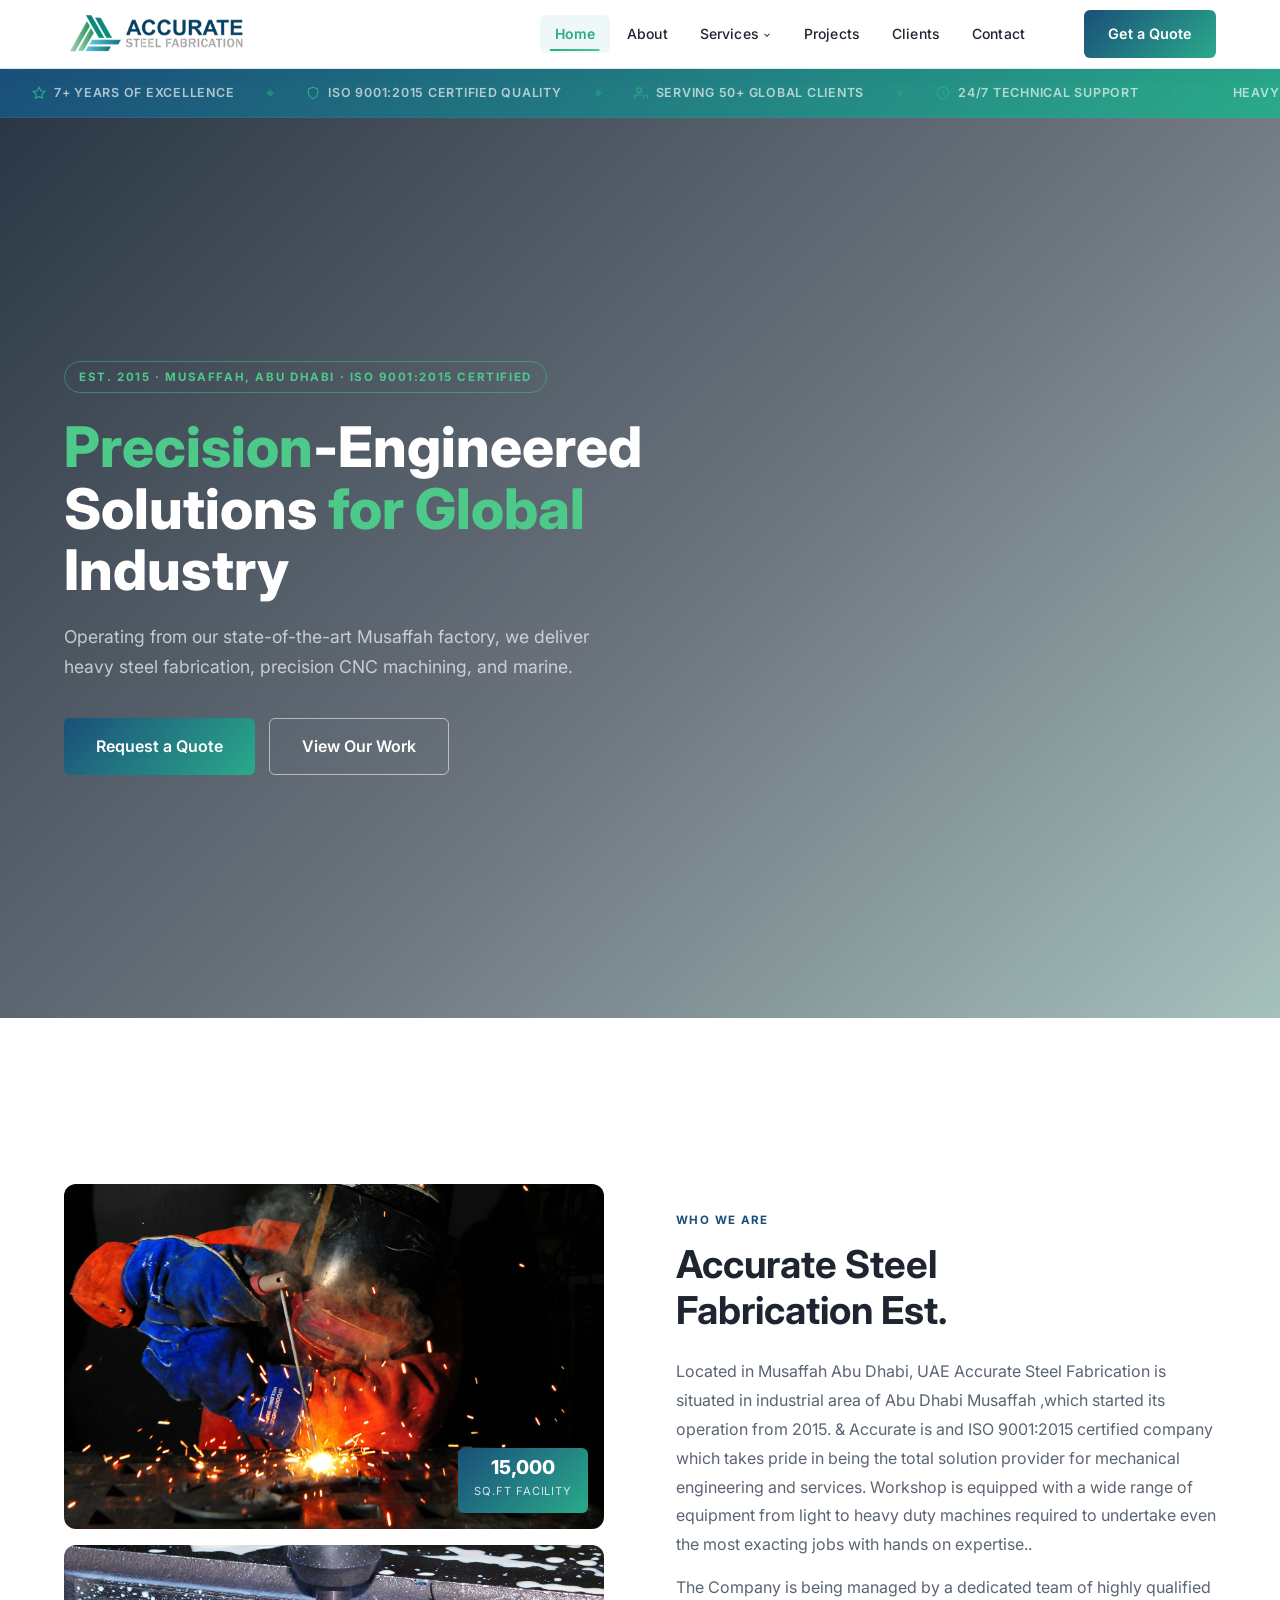
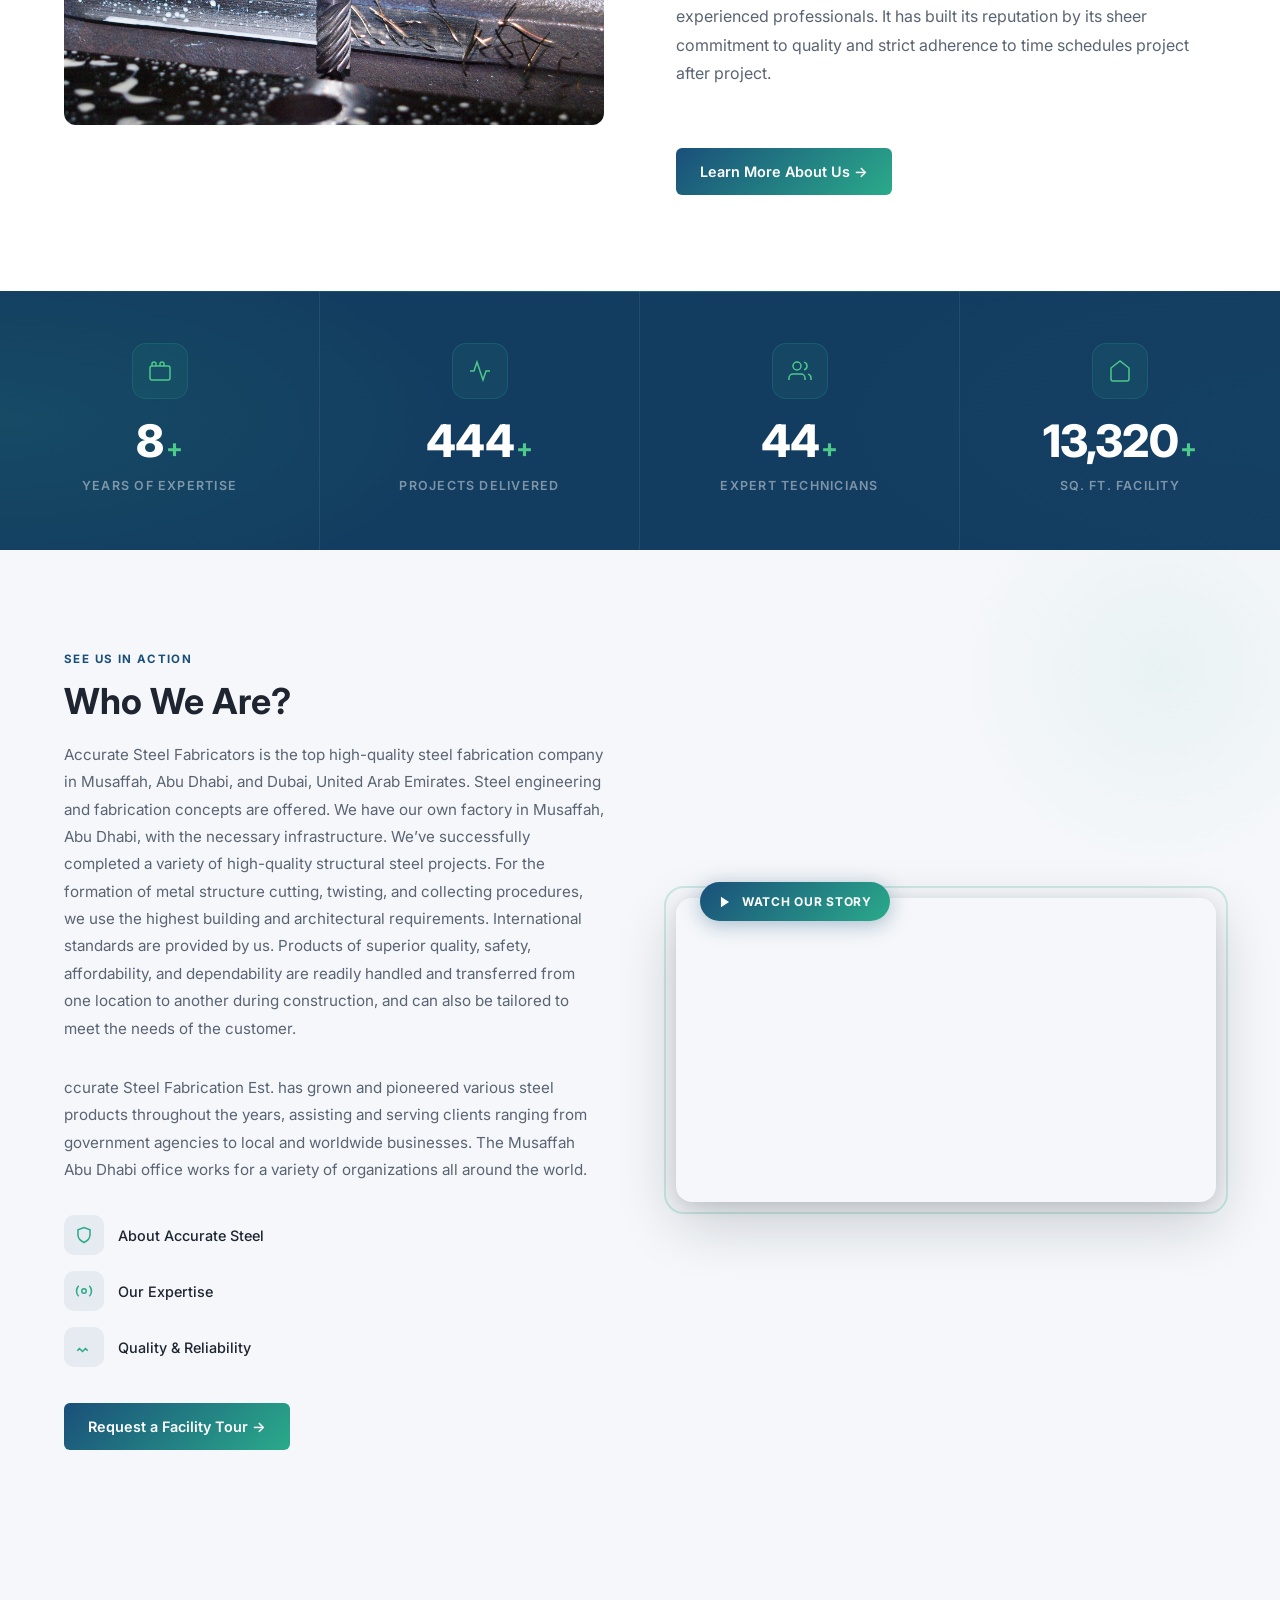
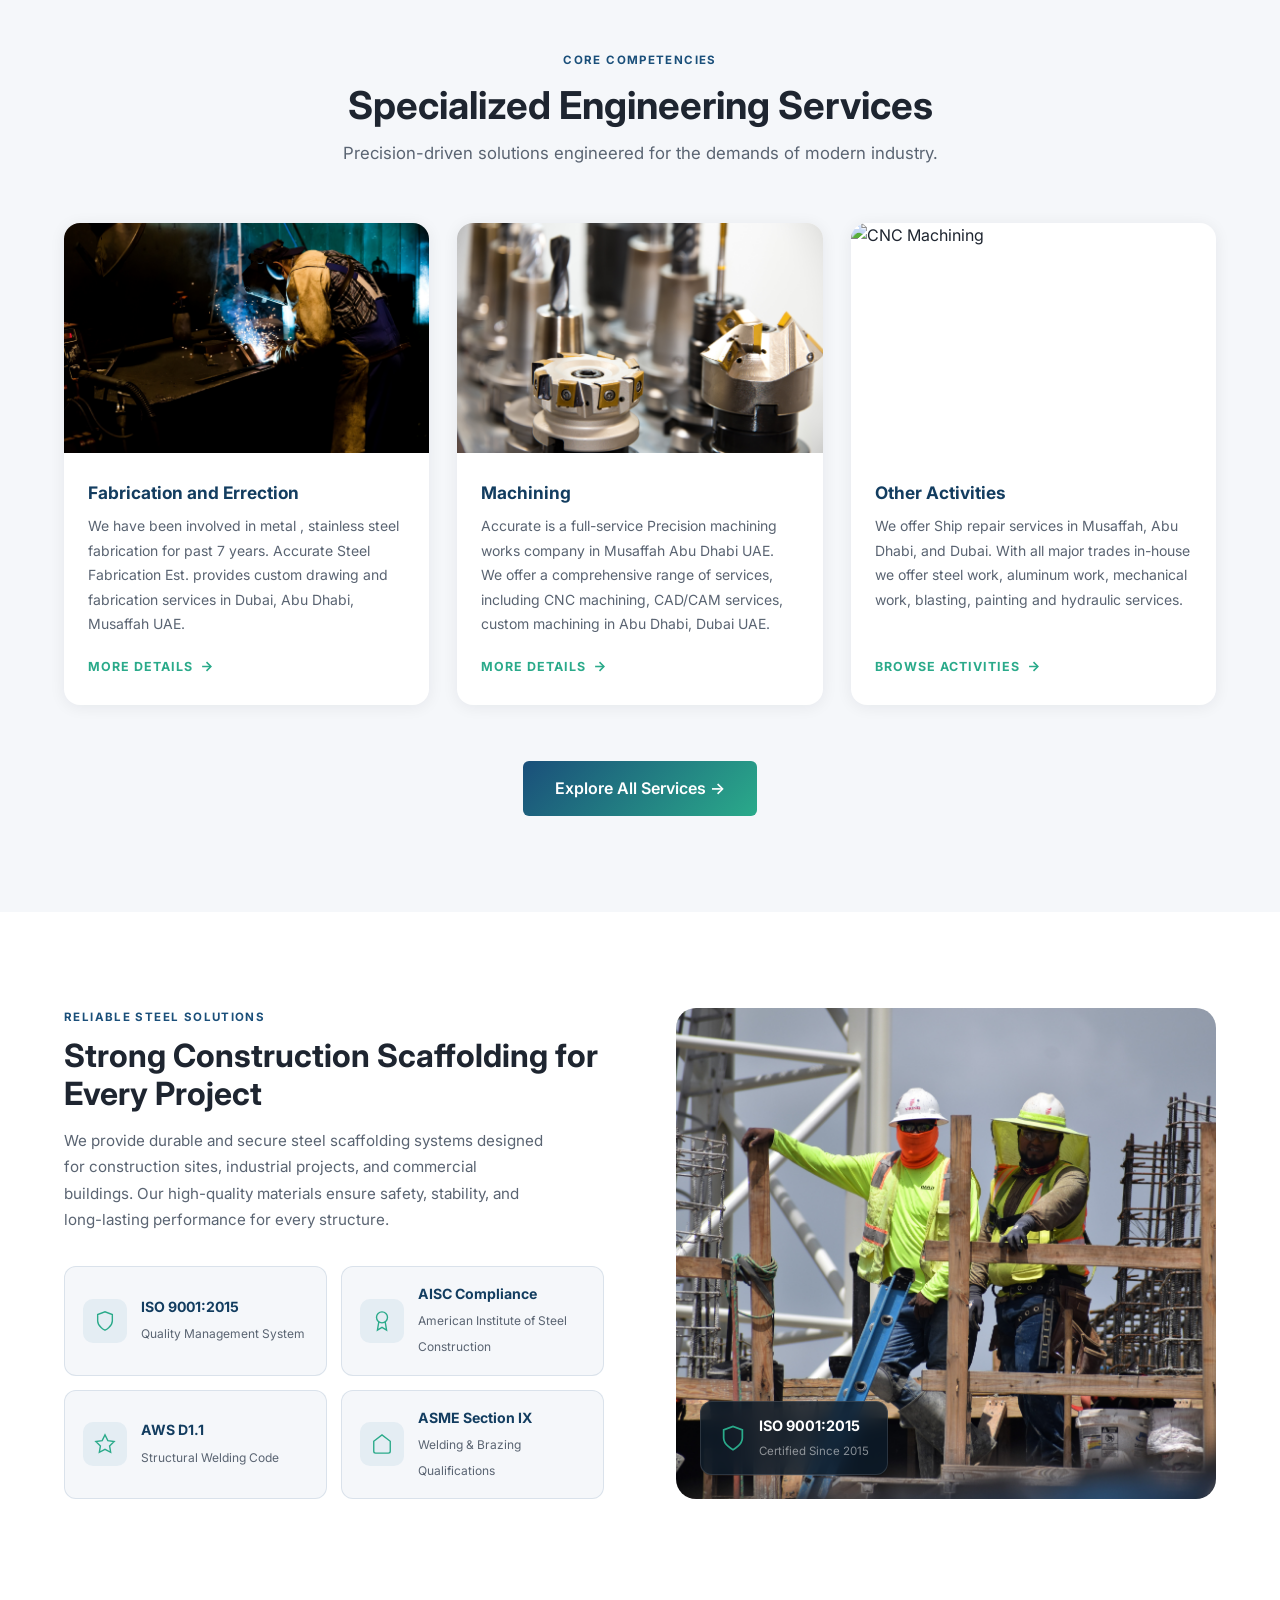
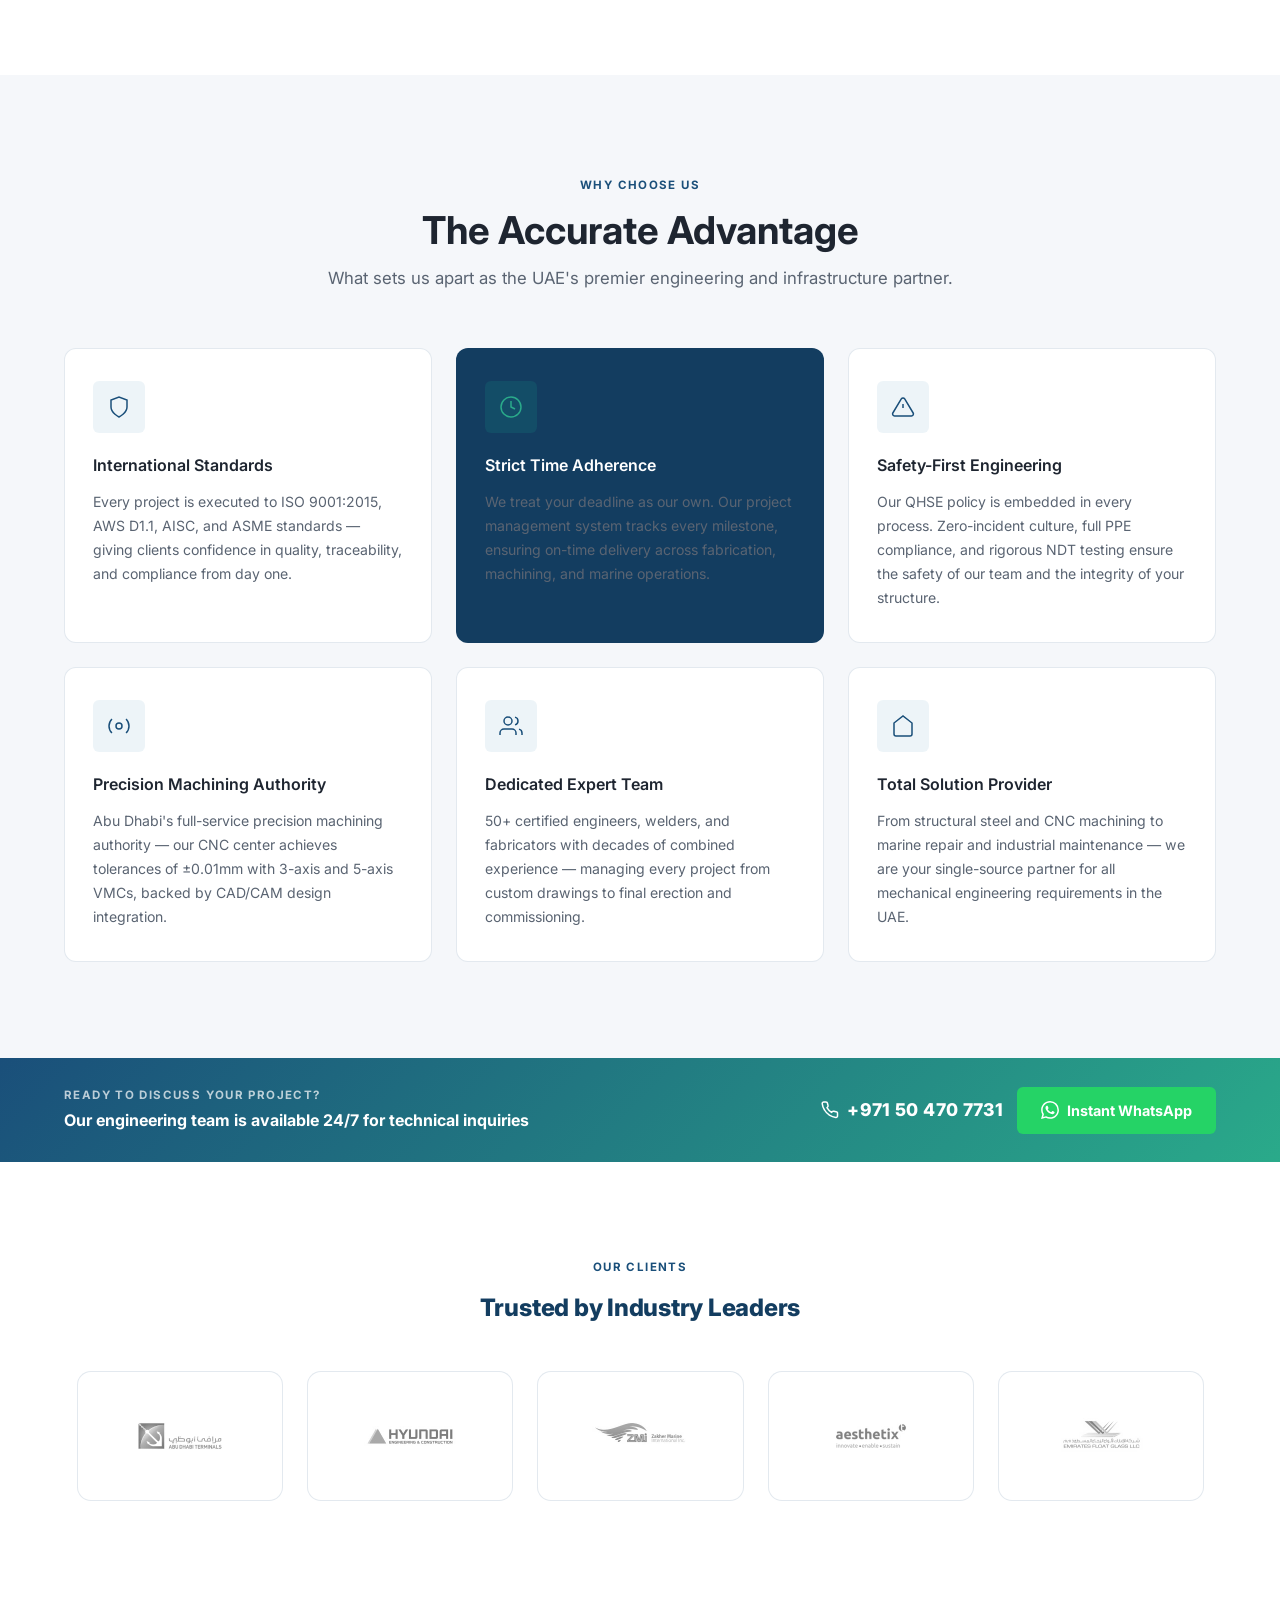
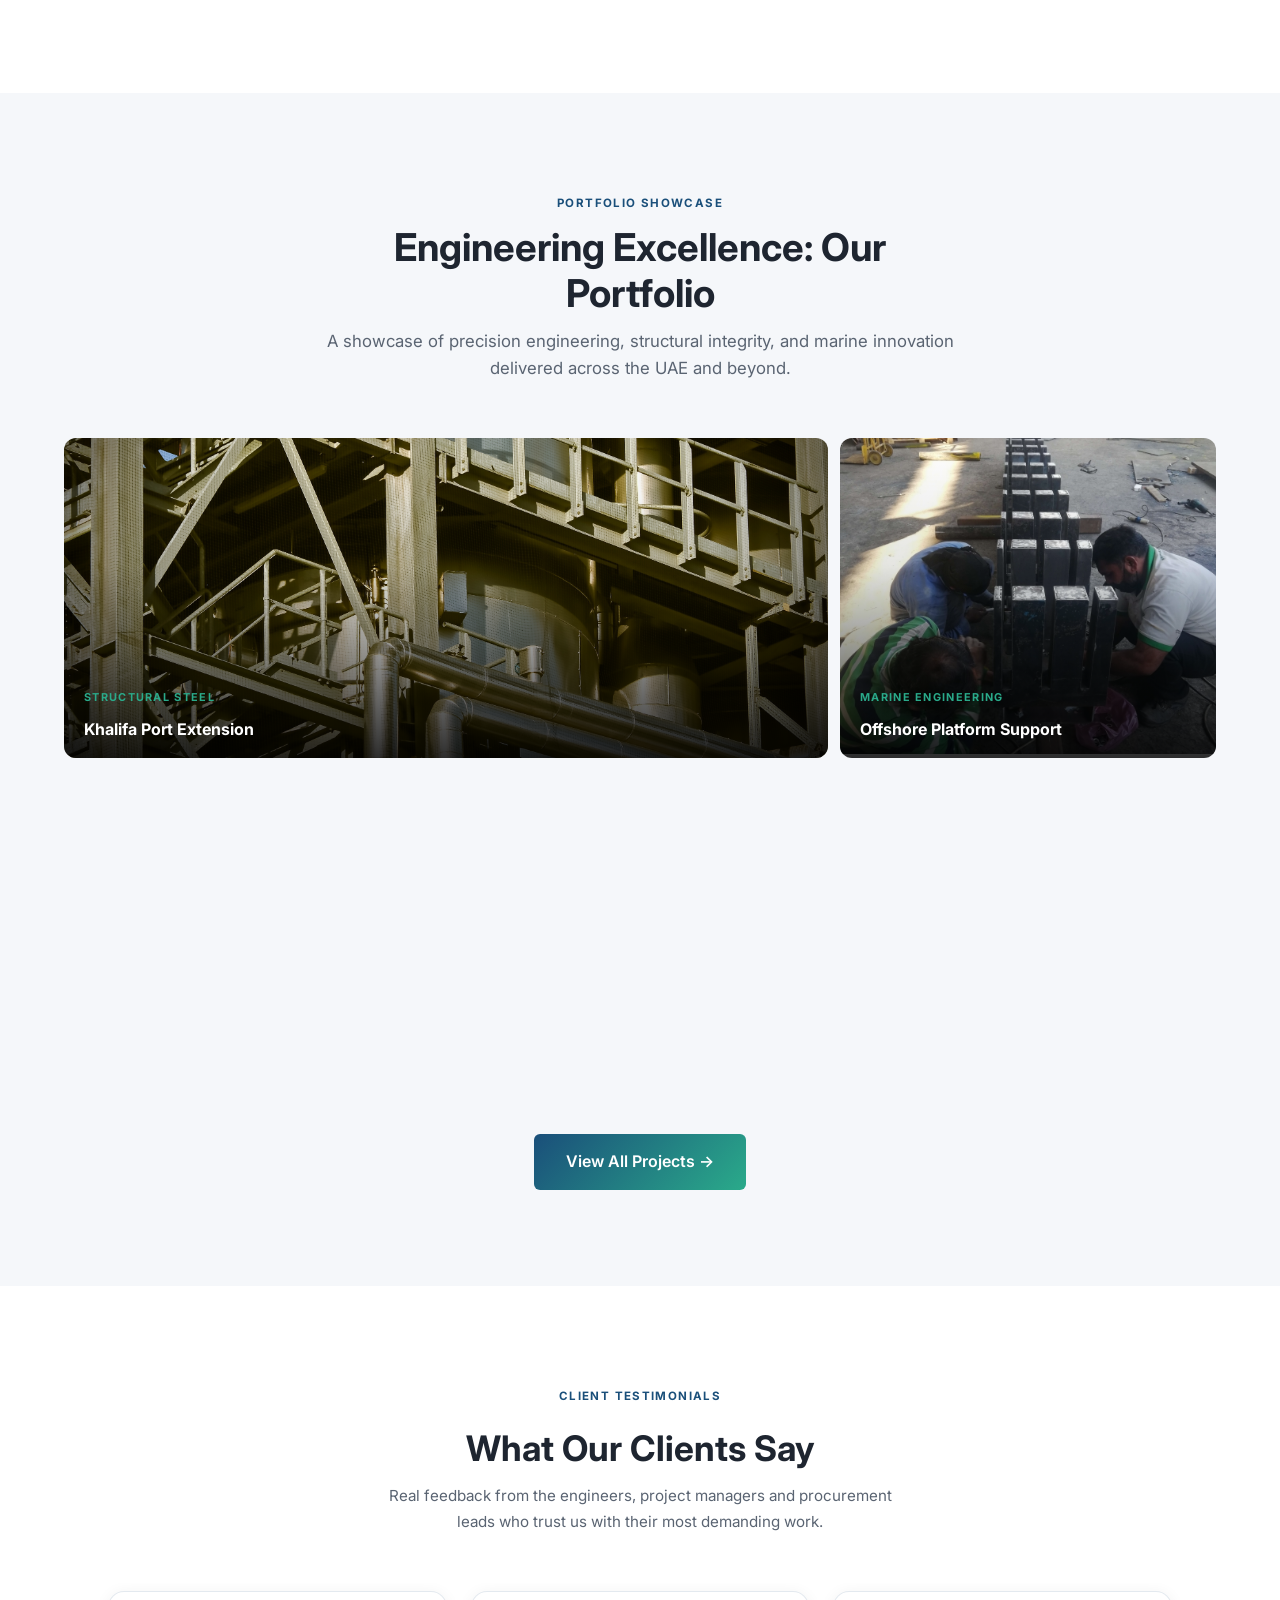
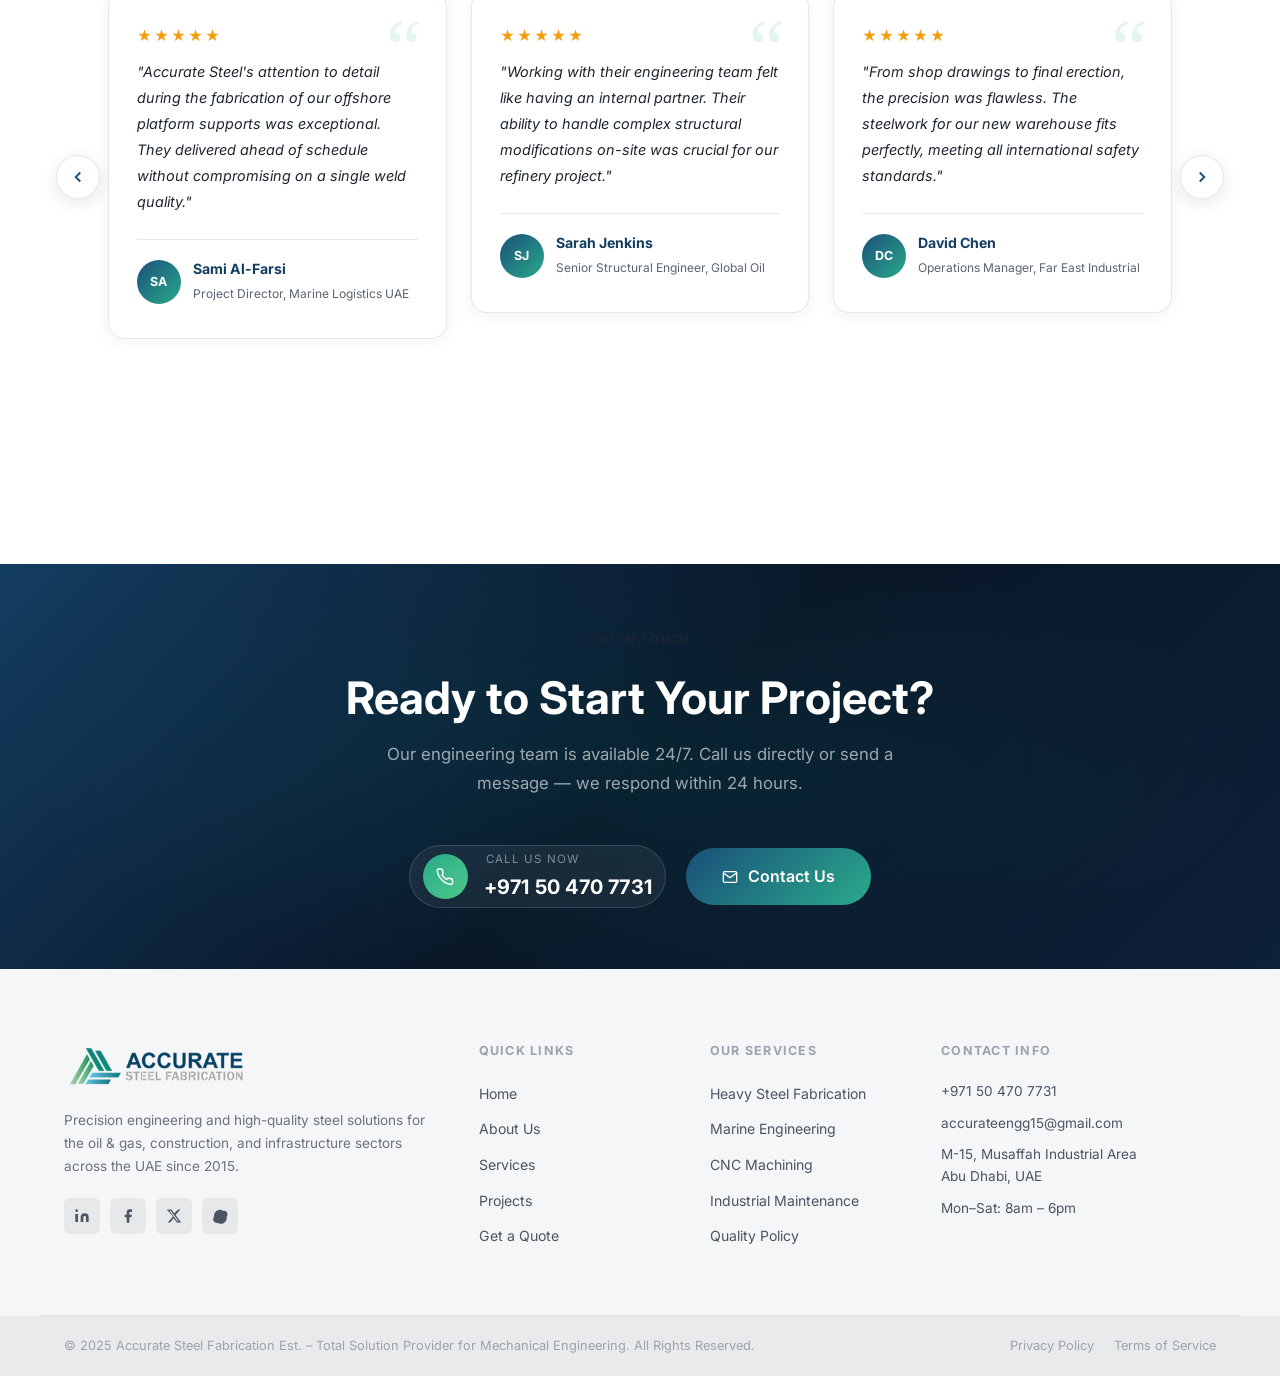
==== commit d3003546: "changes" ====
--- a/index.html
+++ b/index.html
@@ -32,7 +32,29 @@
       <nav class="main-nav" id="main-nav">
         <a href="index.html" class="active">Home</a>
         <a href="about.html">About</a>
-        <a href="services.html">Services</a>
+        <div class="nav-has-dropdown">
+          <a href="services.html">Services<svg class="nav-chevron" viewBox="0 0 24 24" fill="none" stroke="currentColor" stroke-width="2.5"><polyline points="6 9 12 15 18 9"/></svg></a>
+          <div class="nav-dropdown">
+            <a href="services.html#fabrication" class="nav-dropdown-item">
+              <span class="nav-dd-icon"><svg viewBox="0 0 24 24" fill="none" stroke="currentColor" stroke-width="2"><rect x="2" y="7" width="20" height="14" rx="2"/><path d="M16 7V5a2 2 0 0 0-4 0v2M8 7V5a2 2 0 0 0-4 0v2"/></svg></span>
+              <span class="nav-dd-text"><strong>Steel Fabrication</strong><span>Structural & heavy steelwork</span></span>
+            </a>
+            <a href="services.html#marine" class="nav-dropdown-item">
+              <span class="nav-dd-icon"><svg viewBox="0 0 24 24" fill="none" stroke="currentColor" stroke-width="2"><path d="M3 17l3-3 4 4 4-4 3 3"/><path d="M21 12V7H3v5"/></svg></span>
+              <span class="nav-dd-text"><strong>Marine Engineering</strong><span>Ship repair & offshore</span></span>
+            </a>
+            <a href="services.html#cnc" class="nav-dropdown-item">
+              <span class="nav-dd-icon"><svg viewBox="0 0 24 24" fill="none" stroke="currentColor" stroke-width="2"><circle cx="12" cy="12" r="3"/><path d="M19.07 4.93a10 10 0 0 1 0 14.14M4.93 4.93a10 10 0 0 0 0 14.14"/></svg></span>
+              <span class="nav-dd-text"><strong>CNC Machining</strong><span>Precision ±0.01mm</span></span>
+            </a>
+            <a href="services.html#maintenance" class="nav-dropdown-item">
+              <span class="nav-dd-icon"><svg viewBox="0 0 24 24" fill="none" stroke="currentColor" stroke-width="2"><path d="M14.7 6.3a1 1 0 0 0 0 1.4l1.6 1.6a1 1 0 0 0 1.4 0l3.77-3.77a6 6 0 0 1-7.94 7.94l-6.91 6.91a2.12 2.12 0 0 1-3-3l6.91-6.91a6 6 0 0 1 7.94-7.94l-3.76 3.76z"/></svg></span>
+              <span class="nav-dd-text"><strong>Maintenance</strong><span>AMC & emergency services</span></span>
+            </a>
+            <div class="nav-dropdown-divider"></div>
+            <a href="services.html" class="nav-dropdown-all">View All Services <svg viewBox="0 0 24 24" fill="none" stroke="currentColor" stroke-width="2.5"><line x1="5" y1="12" x2="19" y2="12"/><polyline points="12 5 19 12 12 19"/></svg></a>
+          </div>
+        </div>
         <a href="projects.html">Projects</a>
         <a href="clients.html">Clients</a>
         <a href="contact.html">Contact</a>
--- a/css/main.css
+++ b/css/main.css
@@ -254,6 +254,131 @@
 
 .nav-cta { margin-left: 12px; }
 
+/* ── SERVICES DROPDOWN ─────────────────────────────────────── */
+.nav-has-dropdown {
+  position: relative;
+}
+
+/* The dropdown panel */
+.nav-dropdown {
+  position: absolute;
+  top: calc(100% + 10px);
+  left: 50%;
+  transform: translateX(-50%) translateY(-8px);
+  width: 260px;
+  background: var(--white);
+  border: 1px solid var(--border);
+  border-radius: 12px;
+  box-shadow: 0 16px 48px rgba(26,79,122,0.14), 0 4px 16px rgba(0,0,0,0.06);
+  padding: 8px;
+  opacity: 0;
+  pointer-events: none;
+  transition: opacity 0.22s ease, transform 0.22s ease;
+  z-index: 200;
+}
+
+/* Arrow tip */
+.nav-dropdown::before {
+  content: '';
+  position: absolute;
+  top: -6px;
+  left: 50%;
+  transform: translateX(-50%);
+  width: 12px; height: 12px;
+  background: var(--white);
+  border-left: 1px solid var(--border);
+  border-top: 1px solid var(--border);
+  rotate: 45deg;
+}
+
+.nav-has-dropdown:hover .nav-dropdown,
+.nav-has-dropdown:focus-within .nav-dropdown {
+  opacity: 1;
+  pointer-events: auto;
+  transform: translateX(-50%) translateY(0);
+}
+
+/* Each dropdown item */
+.nav-dropdown-item {
+  display: flex;
+  align-items: center;
+  gap: 12px;
+  padding: 10px 12px;
+  border-radius: 8px;
+  text-decoration: none;
+  color: var(--charcoal);
+  transition: background 0.18s ease, color 0.18s ease;
+  cursor: pointer;
+}
+.nav-dropdown-item:hover {
+  background: rgba(26,79,122,0.05);
+  color: var(--brand-blue);
+}
+
+.nav-dd-icon {
+  width: 34px; height: 34px;
+  background: rgba(26,79,122,0.07);
+  color: var(--brand-blue);
+  border-radius: 8px;
+  display: flex; align-items: center; justify-content: center;
+  flex-shrink: 0;
+  transition: background 0.18s ease, color 0.18s ease;
+}
+.nav-dd-icon svg { width: 16px; height: 16px; }
+.nav-dropdown-item:hover .nav-dd-icon {
+  background: var(--brand-teal);
+  color: var(--white);
+}
+
+.nav-dd-text strong {
+  display: block;
+  font-size: 0.82rem;
+  font-weight: 700;
+  line-height: 1.2;
+  margin-bottom: 1px;
+}
+.nav-dd-text span {
+  font-size: 0.7rem;
+  color: var(--steel);
+  line-height: 1.3;
+}
+
+/* Divider inside dropdown */
+.nav-dropdown-divider {
+  height: 1px;
+  background: var(--border);
+  margin: 6px 4px;
+}
+
+/* "View all" footer link */
+.nav-dropdown-all {
+  display: flex;
+  align-items: center;
+  justify-content: center;
+  gap: 6px;
+  padding: 9px 12px;
+  border-radius: 8px;
+  font-size: 0.75rem;
+  font-weight: 700;
+  letter-spacing: 0.06em;
+  text-transform: uppercase;
+  color: var(--brand-teal);
+  text-decoration: none;
+  transition: background 0.18s ease;
+}
+.nav-dropdown-all:hover { background: rgba(42,170,138,0.07); }
+.nav-dropdown-all svg { width: 12px; height: 12px; }
+
+/* Chevron on the Services nav link */
+.nav-chevron {
+  display: inline-block;
+  width: 10px; height: 10px;
+  margin-left: 3px;
+  vertical-align: middle;
+  transition: transform 0.22s ease;
+}
+.nav-has-dropdown:hover .nav-chevron { transform: rotate(180deg); }
+
 /* ── HAMBURGER ─────────────────────────────────────────────── */
 .hamburger {
   display: none;
@@ -1410,6 +1535,33 @@
 
   .nav-cta { display: none; }
 
+  /* Dropdown hidden on mobile — show inline */
+  .nav-dropdown {
+    position: static;
+    transform: none !important;
+    opacity: 1 !important;
+    pointer-events: auto !important;
+    box-shadow: none;
+    border: none;
+    border-left: 3px solid rgba(42,170,138,0.3);
+    border-radius: 0;
+    padding: 0 0 4px 12px;
+    margin: 0 0 4px 16px;
+    width: auto;
+    background: transparent;
+    display: none;
+  }
+  .nav-dropdown::before { display: none; }
+  .nav-has-dropdown.open .nav-dropdown { display: block; }
+  .nav-dropdown-item {
+    padding: 8px 10px;
+    font-size: 0.88rem;
+  }
+  .nav-dd-icon { width: 28px; height: 28px; }
+  .nav-dropdown-all { justify-content: flex-start; padding: 8px 10px; }
+  .nav-dropdown-divider { display: none; }
+  .nav-chevron { display: none; }
+
   .hero-stats { gap: 28px; }
   .stat strong { font-size: 1.4rem; }
 
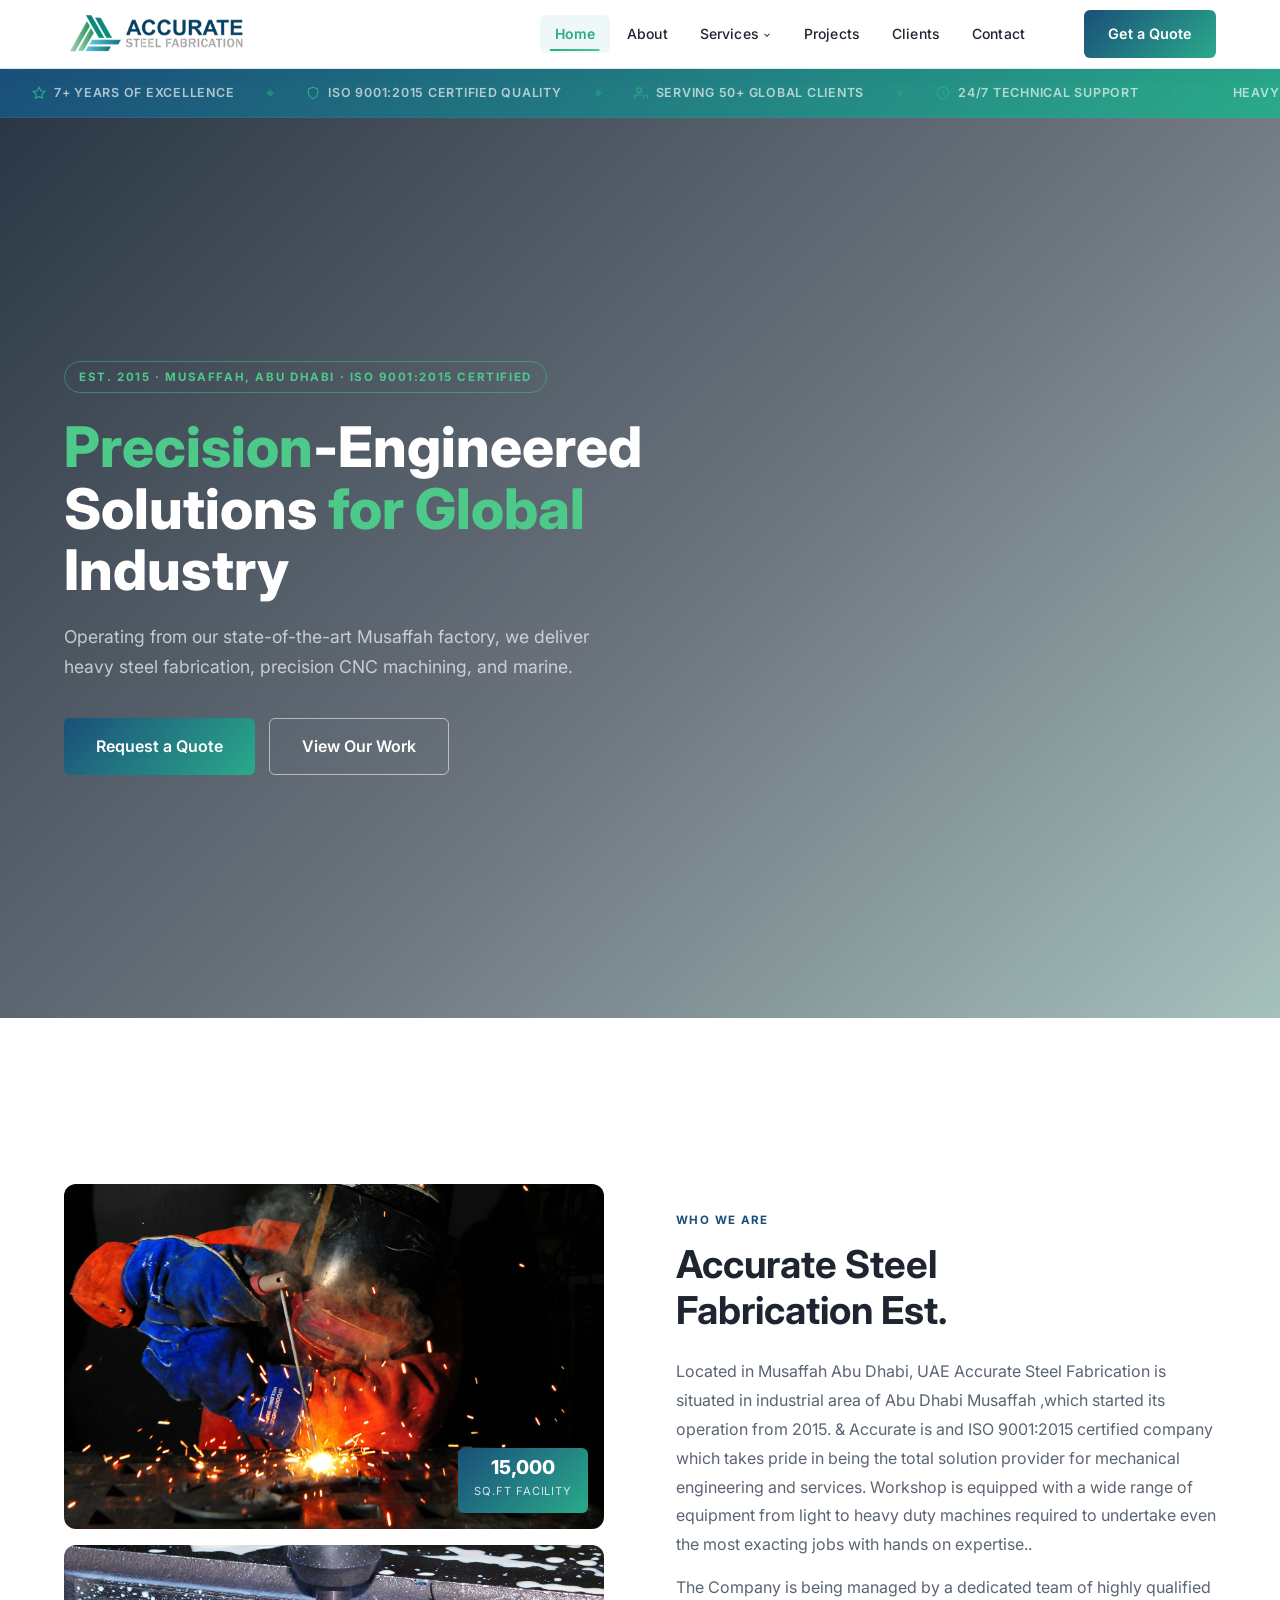
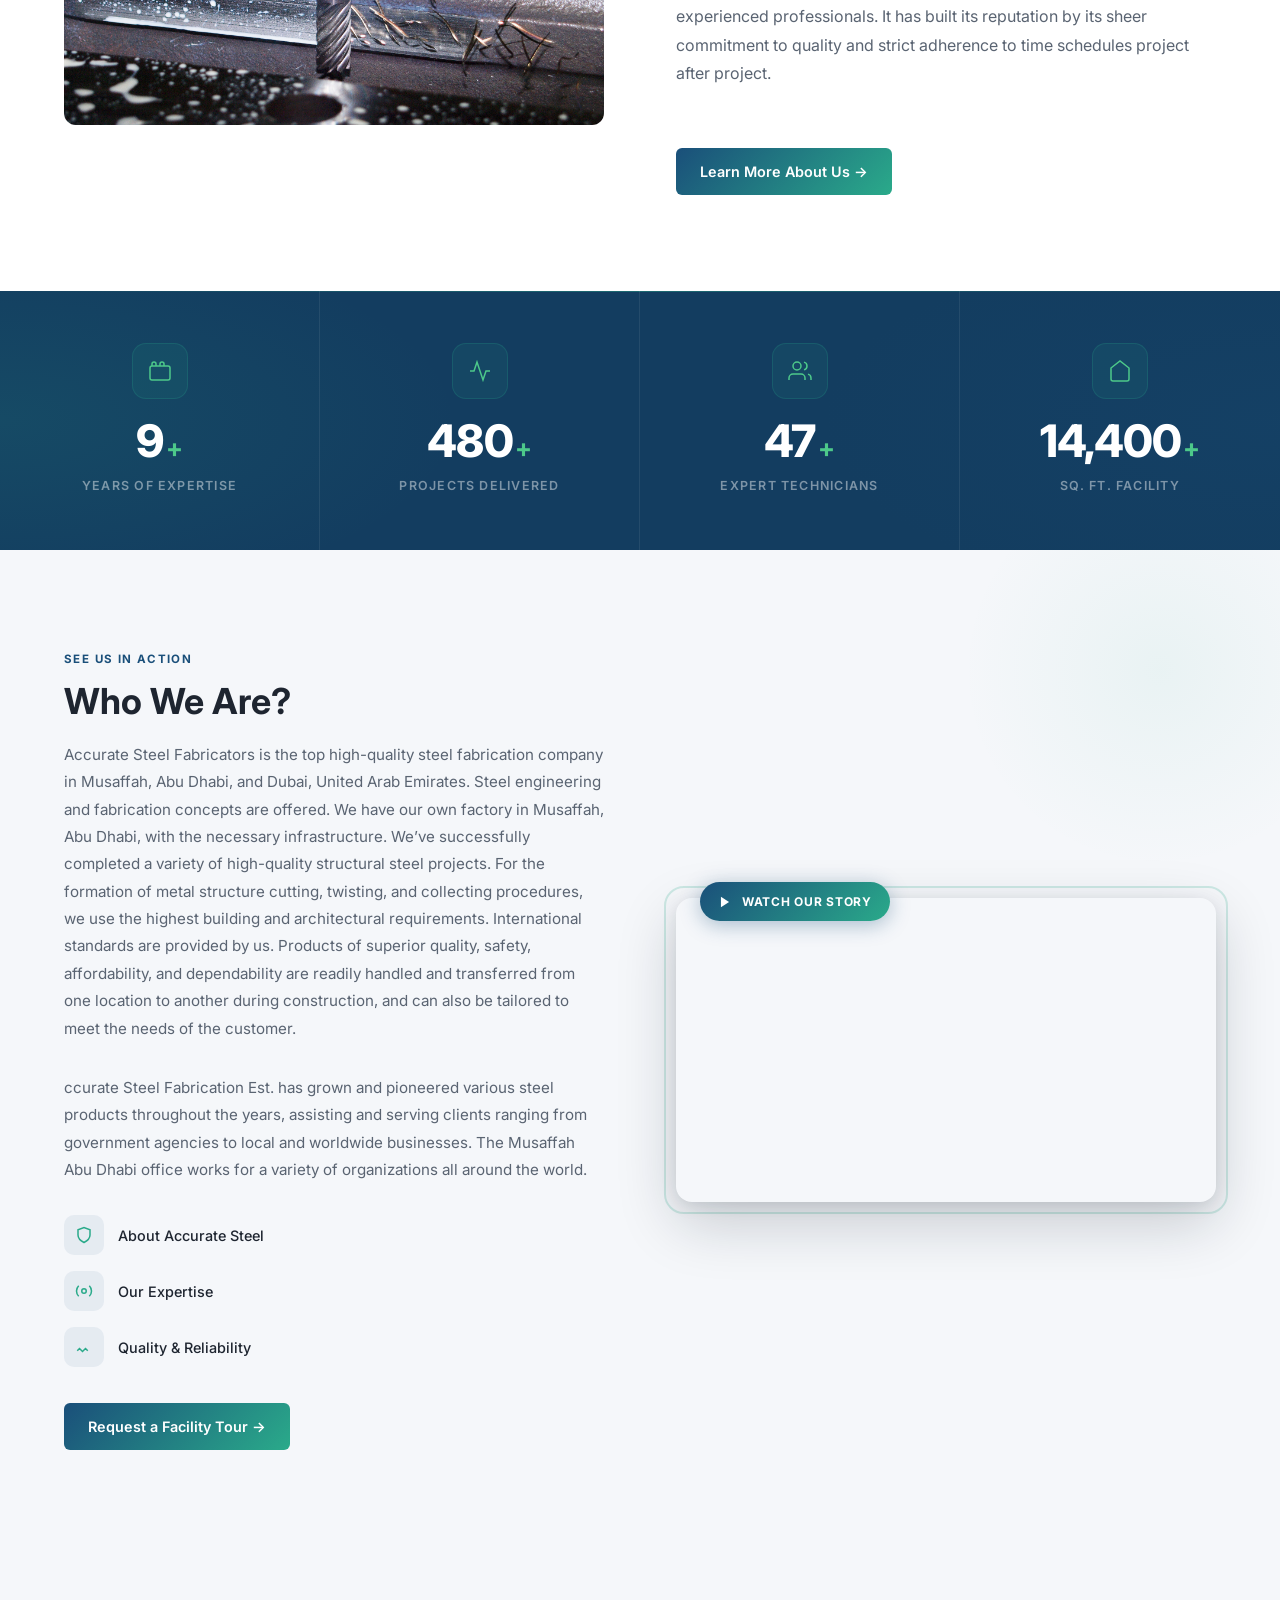
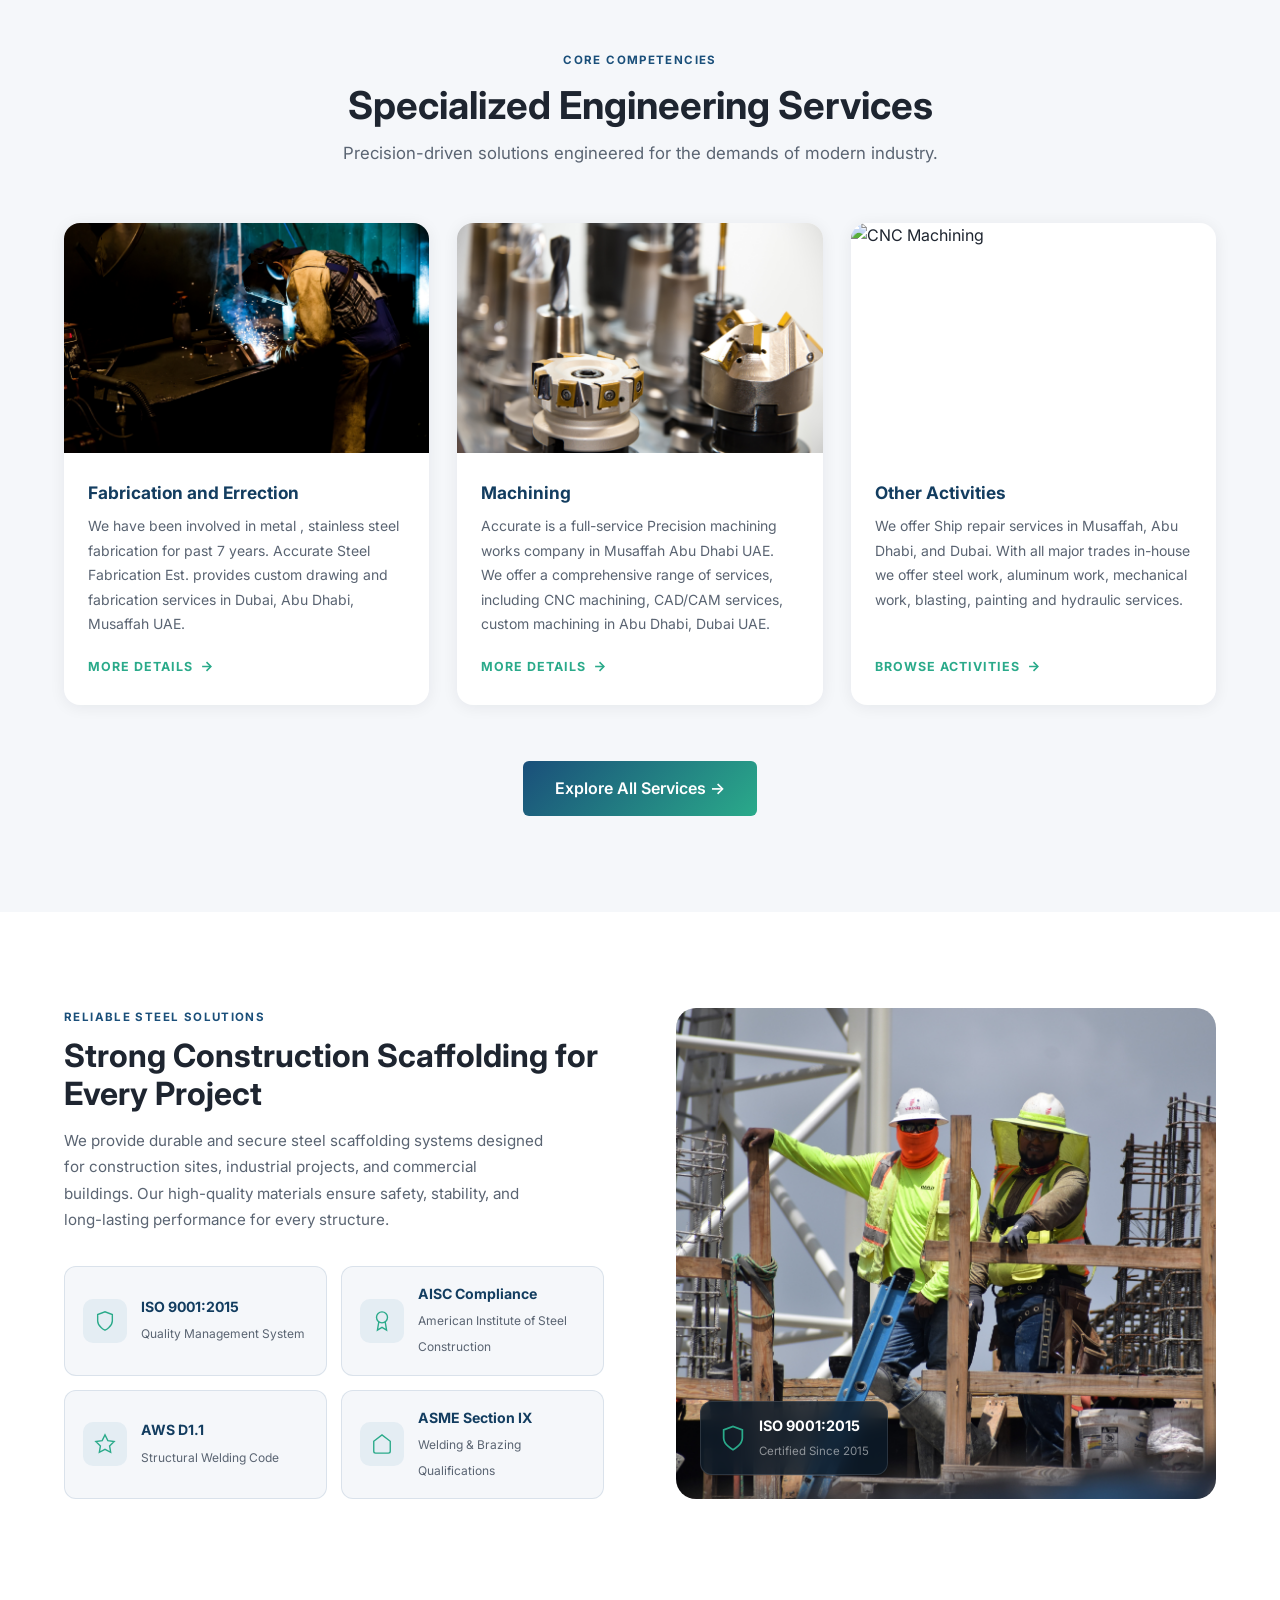
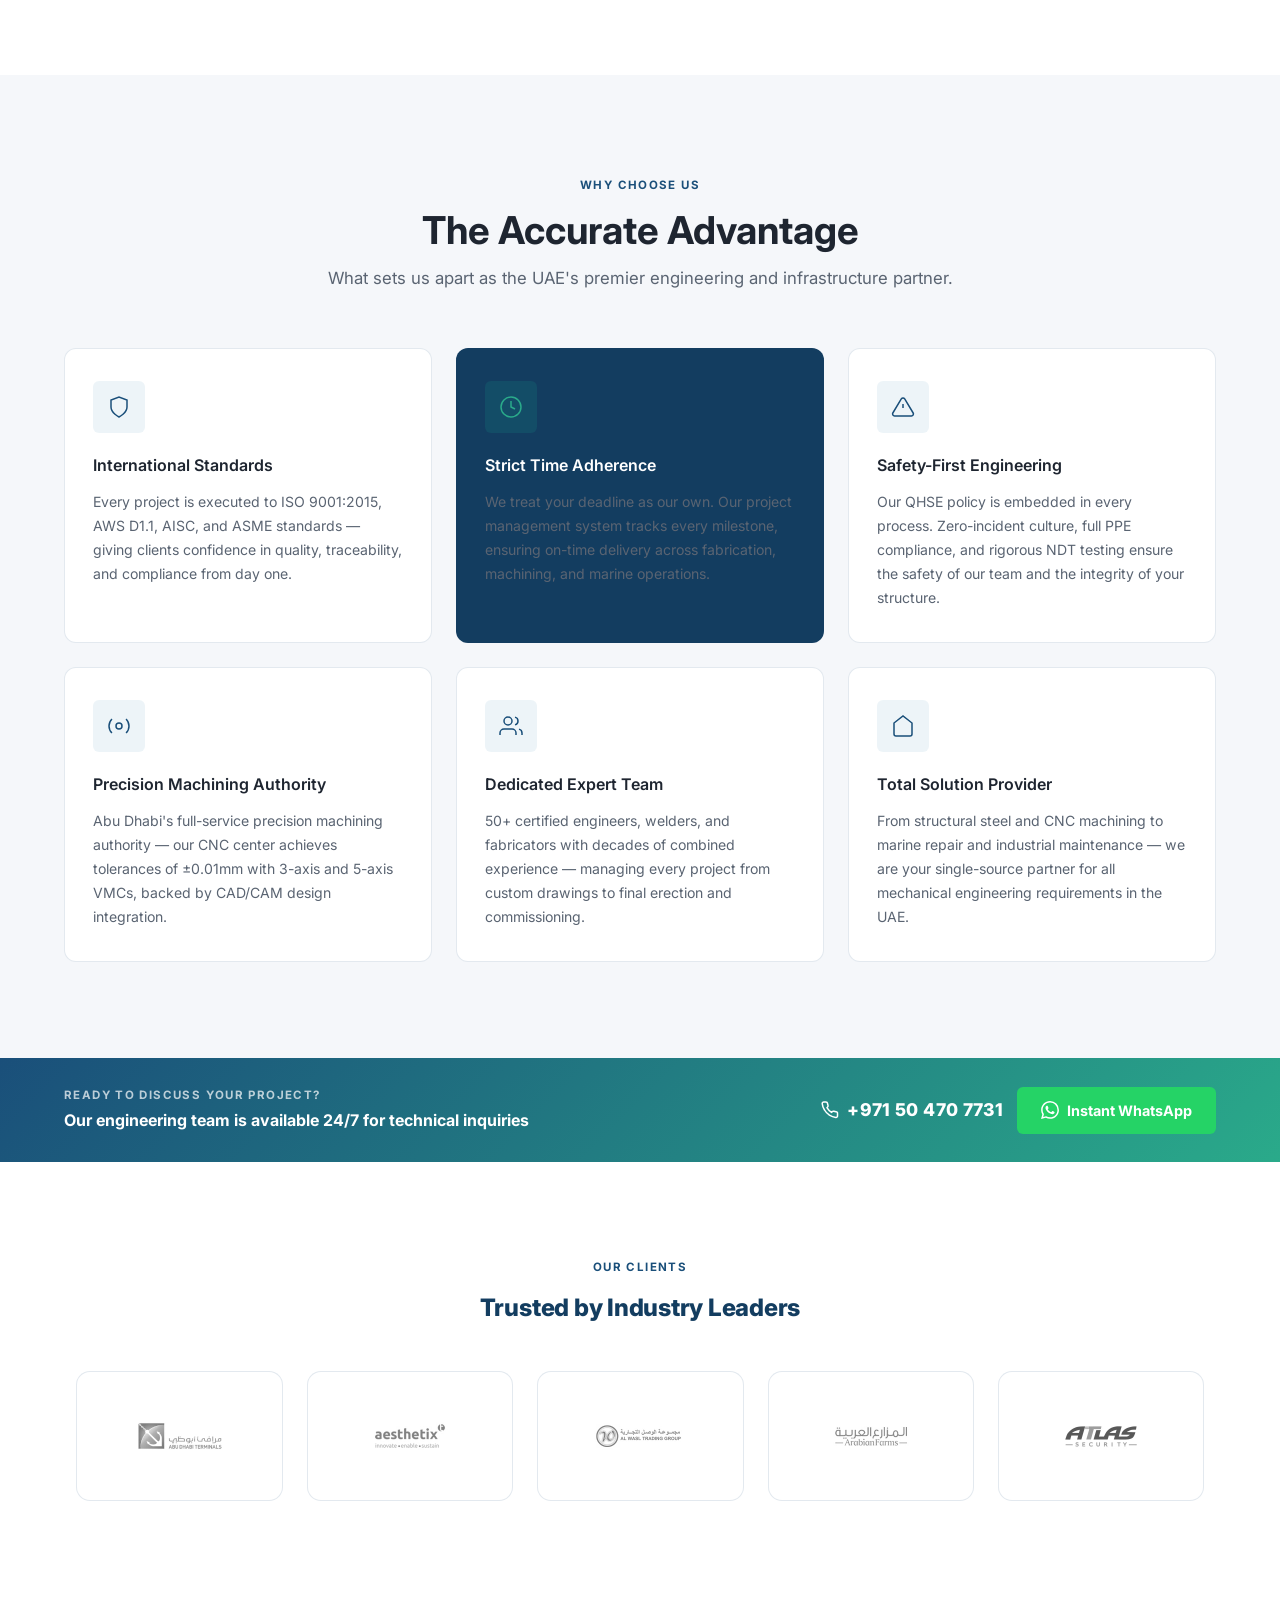
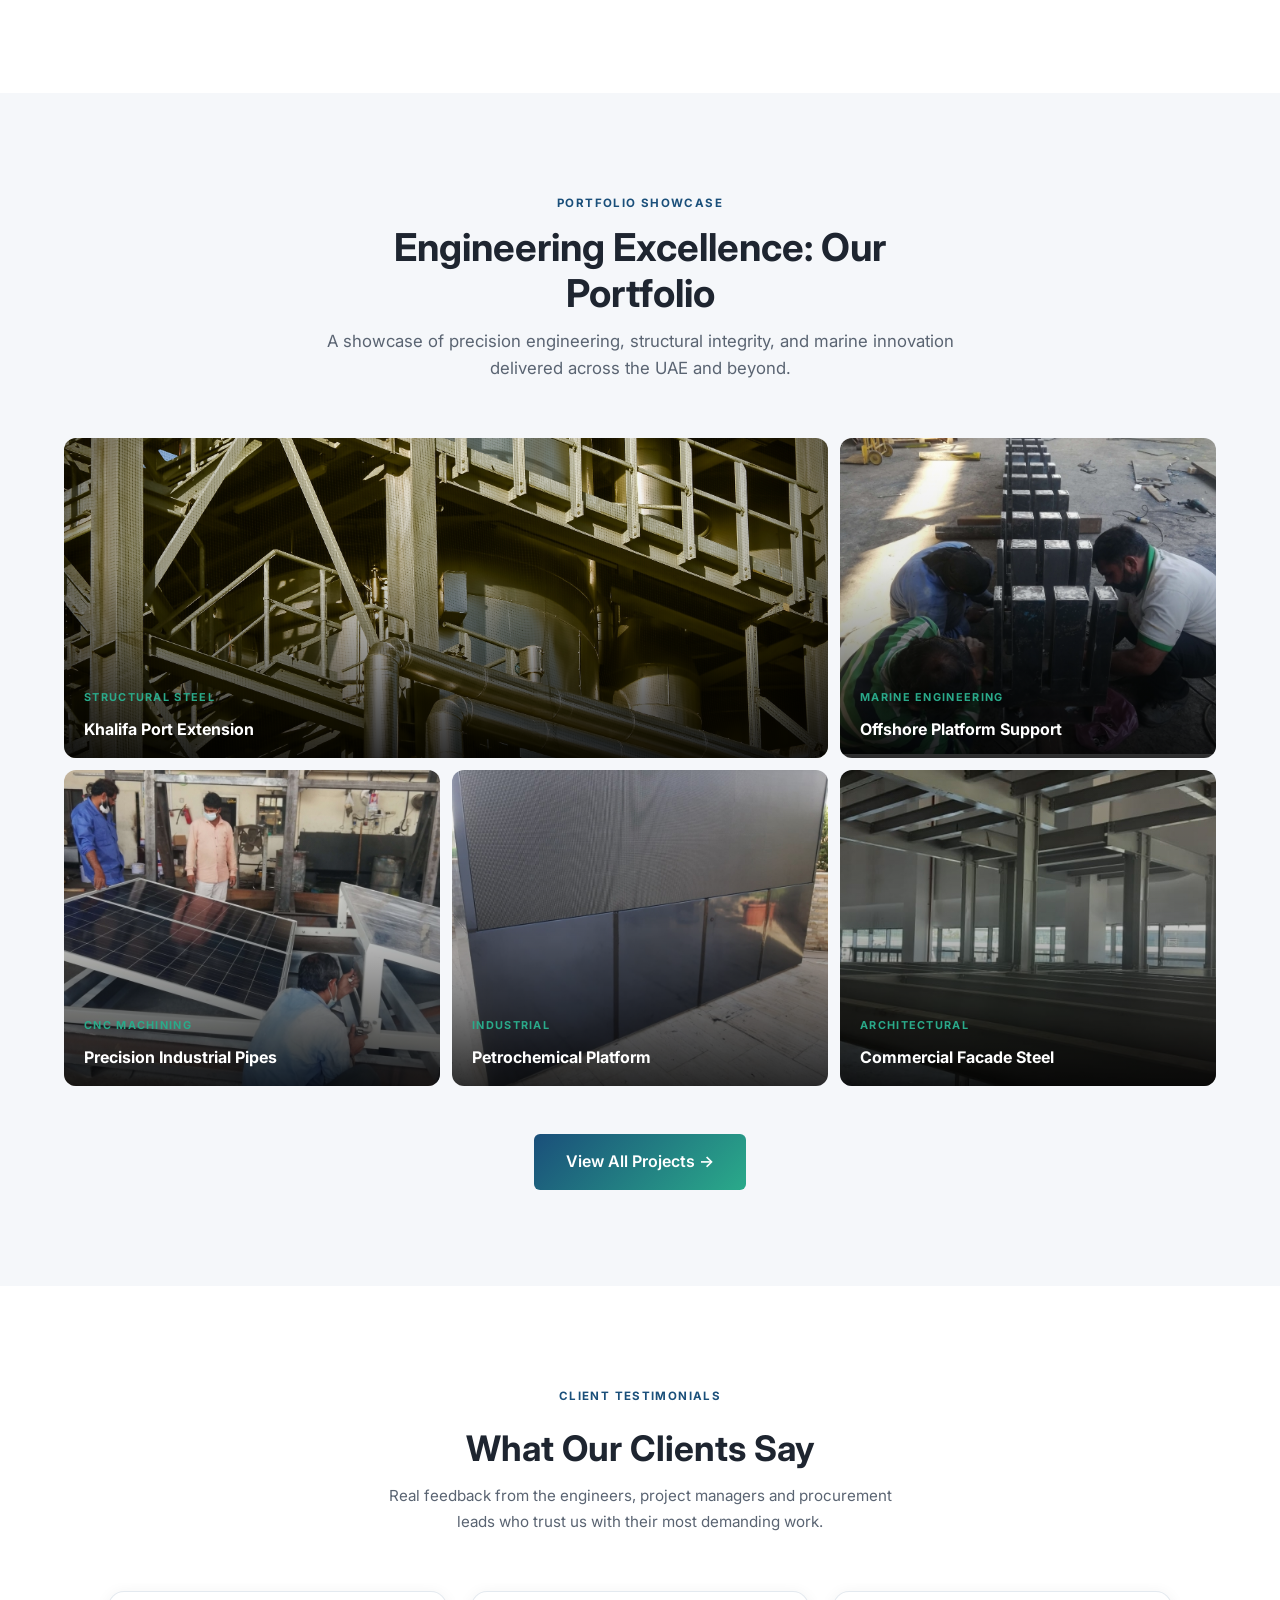
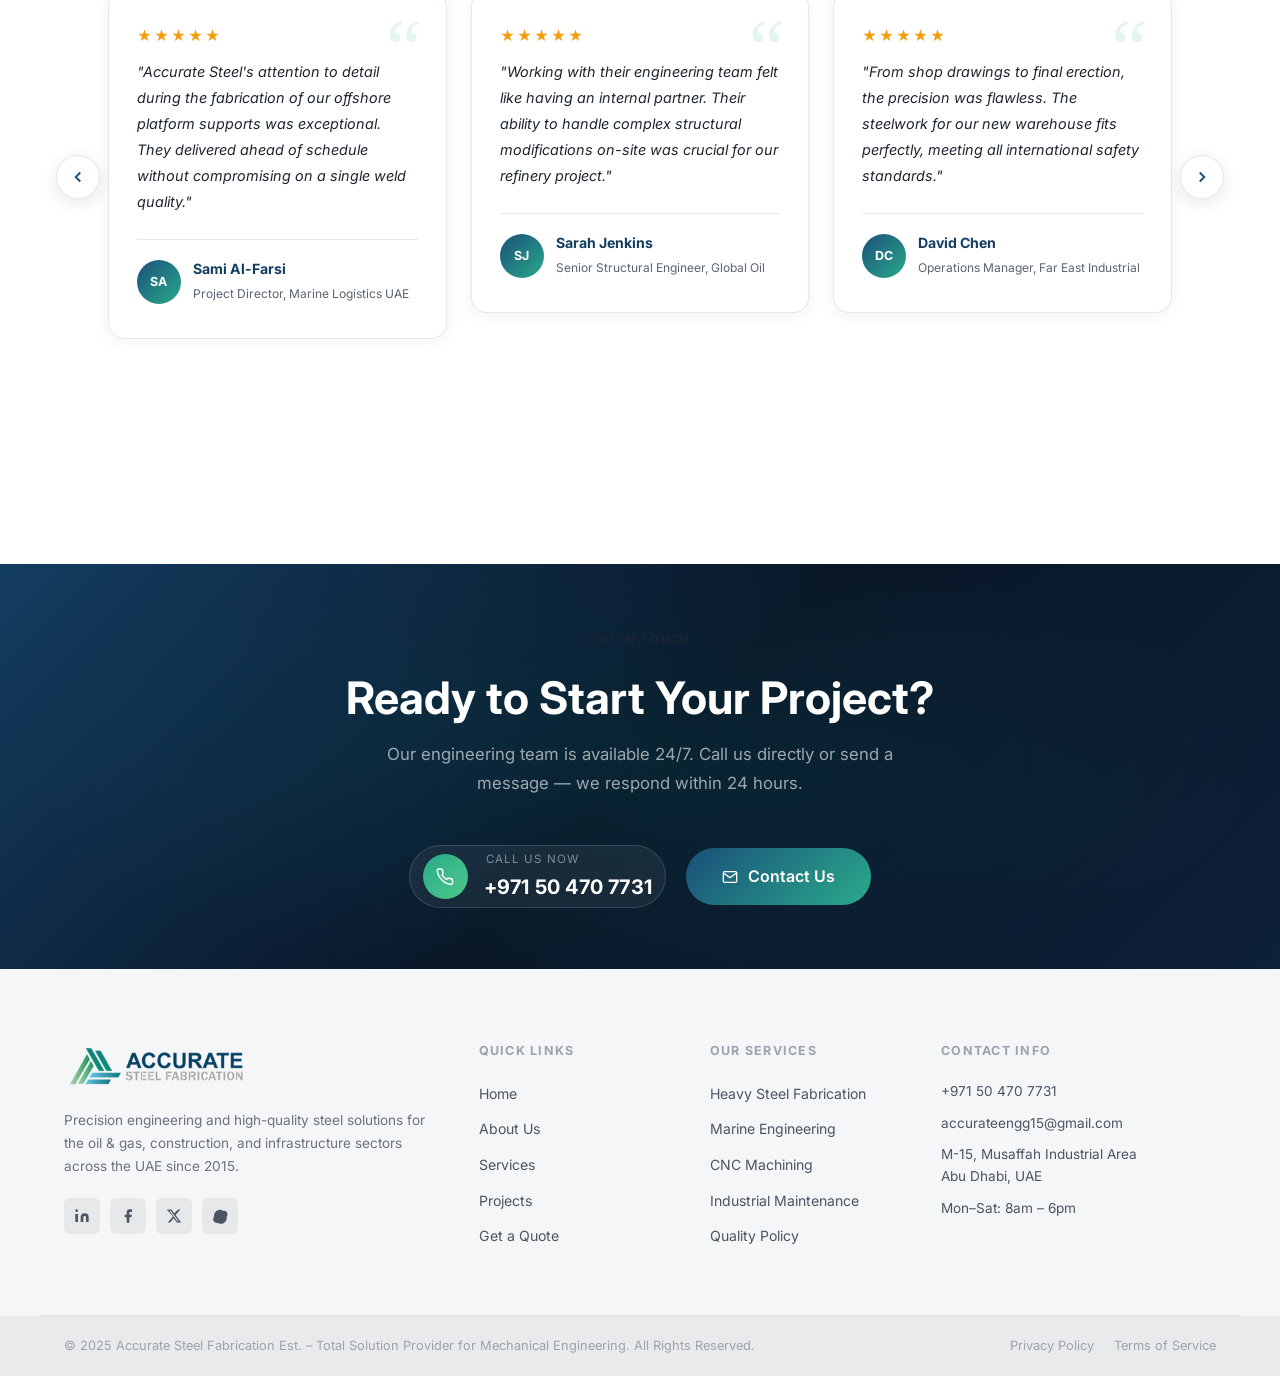
==== commit 206a5484: "changes" ====
--- a/index.html
+++ b/index.html
@@ -622,80 +622,129 @@
         <p class="clients-label">Trusted by Industry Leaders</p>
         <div class="owl-carousel clients-owl">
           <div class="hcl-item">
-            <img src="images/clients/Abu-Dhabi-Ship-Building.jpg" alt="Abu Dhabi Ship Building"
-              onerror="this.style.display='none';this.nextElementSibling.style.display='flex'">
-            <span class="hcl-fallback">ADSB</span>
-          </div>
-          <div class="hcl-item">
-            <img src="images/clients/Abu-Dhabi-Terminals.jpg" alt="Abu Dhabi Terminals"
-              onerror="this.style.display='none';this.nextElementSibling.style.display='flex'">
-            <span class="hcl-fallback">AD Terminals</span>
-          </div>
-          <div class="hcl-item">
-            <img src="images/clients/Hyundai-Engineering-Abu-Dhabi.jpg" alt="Hyundai Engineering"
-              onerror="this.style.display='none';this.nextElementSibling.style.display='flex'">
-            <span class="hcl-fallback">Hyundai Eng.</span>
-          </div>
-          <div class="hcl-item">
-            <img src="images/clients/Zakher-Marine-International.jpg" alt="Zakher Marine"
-              onerror="this.style.display='none';this.nextElementSibling.style.display='flex'">
-            <span class="hcl-fallback">Zakher Marine</span>
-          </div>
-          <div class="hcl-item">
-            <img src="/images/Aesthetix-Technologies.jpg" alt="Aesthetix"
-              onerror="this.style.display='none';this.nextElementSibling.style.display='flex'">
-            <span class="hcl-fallback">DP World</span>
-          </div>
-          <div class="hcl-item">
-            <img src="/images/Emirates-Float-Glass.jpg" alt="Emirates"
-              onerror="this.style.display='none';this.nextElementSibling.style.display='flex'">
-            <span class="hcl-fallback">AL DAR</span>
-          </div>
-          <div class="hcl-item">
-            <img src="/images/Quant-Services.jpg" alt="Quant"
-              onerror="this.style.display='none';this.nextElementSibling.style.display='flex'">
-            <span class="hcl-fallback">AD Ports</span>
-          </div>
-          <div class="hcl-item">
-            <img src="/images/Star-Paper-Mill.jpg" alt="Star"
-              onerror="this.style.display='none';this.nextElementSibling.style.display='flex'">
-            <span class="hcl-fallback">TAQA</span>
-          </div>
-
-          <div class="hcl-item">
-            <img src="/images/Emirates-Steel-Industries.jpg" alt="Star"
-              onerror="this.style.display='none';this.nextElementSibling.style.display='flex'">
-            <span class="hcl-fallback">TAQA</span>
-          </div>
-          <div class="hcl-item">
-            <img src="/images/Exceed-Precast-LLC-Abu-Dhabi.jpg" alt="Star"
-              onerror="this.style.display='none';this.nextElementSibling.style.display='flex'">
-            <span class="hcl-fallback">TAQA</span>
-          </div>
-          <div class="hcl-item">
-            <img src="/images/Elcome.jpg" alt="Star"
-              onerror="this.style.display='none';this.nextElementSibling.style.display='flex'">
-            <span class="hcl-fallback">TAQA</span>
-          </div>
-          <div class="hcl-item">
-            <img src="/images/DCN-Diving-Abu-Dhabi.jpg" alt="Star"
-              onerror="this.style.display='none';this.nextElementSibling.style.display='flex'">
-            <span class="hcl-fallback">TAQA</span>
-          </div>
-          <div class="hcl-item">
-            <img src="/images/Connectiv-FZC.jpg" alt="Star"
-              onerror="this.style.display='none';this.nextElementSibling.style.display='flex'">
-            <span class="hcl-fallback">TAQA</span>
-          </div>
-          <div class="hcl-item">
-            <img src="/images/Bohra-IT-Solutions.jpg" alt="Star"
-              onerror="this.style.display='none';this.nextElementSibling.style.display='flex'">
-            <span class="hcl-fallback">TAQA</span>
-          </div>
-          <div class="hcl-item">
-            <img src="/images/Baniyas-Concrete-Products.jpg" alt="Star"
-              onerror="this.style.display='none';this.nextElementSibling.style.display='flex'">
-            <span class="hcl-fallback">TAQA</span>
+            <img src="/images/clients/Abu-Dhabi-Ports.jpg" alt="Abu-Dhabi-Ports"
+              onerror="this.style.display='none';this.nextElementSibling.style.display='flex'">
+            <span class="hcl-fallback">Abu-Dhabi-Ports</span>
+          </div>
+          <div class="hcl-item">
+            <img src="/images/clients/Abu-Dhabi-Terminals.jpg" alt="Abu Dhabi Terminals"
+              onerror="this.style.display='none';this.nextElementSibling.style.display='flex'">
+            <span class="hcl-fallback">Abu-Dhabi-Terminals</span>
+          </div>
+          <div class="hcl-item">
+            <img src="images/clients/Aesthetix-Technologies.jpg" alt="Aesthetix-Technologie"
+              onerror="this.style.display='none';this.nextElementSibling.style.display='flex'">
+            <span class="hcl-fallback">Aesthetix-Technologie</span>
+          </div>
+          <div class="hcl-item">
+            <img src="images/clients/Al-Wasl-Trading-Group.jpg" alt="Al Wasl Trading Group"
+              onerror="this.style.display='none';this.nextElementSibling.style.display='flex'">
+            <span class="hcl-fallback">Al Wasl Trading Group</span>
+          </div>
+          <div class="hcl-item">
+            <img src="/images/clients/Arabian-Farms.jpg" alt="Arabian Farms"
+              onerror="this.style.display='none';this.nextElementSibling.style.display='flex'">
+            <span class="hcl-fallback">Arabian Farms</span>
+          </div>
+          <div class="hcl-item">
+            <img src="/images/clients/Atlas-Group.jpg" alt="Atlas-Group"
+              onerror="this.style.display='none';this.nextElementSibling.style.display='flex'">
+            <span class="hcl-fallback">Atlas-Group</span>
+          </div>
+          <div class="hcl-item">
+            <img src="/images/clients/Baniyas-Concrete-Products.jpg" alt="Baniyas-Concrete-Products"
+              onerror="this.style.display='none';this.nextElementSibling.style.display='flex'">
+            <span class="hcl-fallback">Baniyas-Concrete-Products</span>
+          </div>
+          <div class="hcl-item">
+            <img src="/images/clients/Belmark.jpg" alt="Belmark"
+              onerror="this.style.display='none';this.nextElementSibling.style.display='flex'">
+            <span class="hcl-fallback">Belmark</span>
+          </div>
+          <div class="hcl-item">
+            <img src="/images/clients/Bohra-IT-Solutions.jpg" alt="Bohra-IT-Solutions"
+              onerror="this.style.display='none';this.nextElementSibling.style.display='flex'">
+            <span class="hcl-fallback">Bohra-IT-Solutions</span>
+          </div>
+          <div class="hcl-item">
+            <img src="/images/clients/Connectiv-FZC.jpg" alt="Connectiv-FZC"
+              onerror="this.style.display='none';this.nextElementSibling.style.display='flex'">
+            <span class="hcl-fallback">Connectiv-FZC</span>
+          </div>
+          <div class="hcl-item">
+            <img src="/images/clients/DCN-Diving-Abu-Dhabi.jpg" alt="DCN-Diving-Abu-Dhabi"
+              onerror="this.style.display='none';this.nextElementSibling.style.display='flex'">
+            <span class="hcl-fallback">DCN-Diving-Abu-Dhabi</span>
+          </div>
+          <div class="hcl-item">
+            <img src="/images/clients/Elcome.jpg" alt="Elcome"
+              onerror="this.style.display='none';this.nextElementSibling.style.display='flex'">
+            <span class="hcl-fallback">Elcome</span>
+          </div>
+          <div class="hcl-item">
+            <img src="/images/clients/Emarat-Europe.jpg" alt="Emarat-Europe"
+              onerror="this.style.display='none';this.nextElementSibling.style.display='flex'">
+            <span class="hcl-fallback">Emarat-Europe</span>
+          </div>
+          <div class="hcl-item">
+            <img src="/images/clients/Emirates-Float-Glass.jpg" alt="Emirates-Float-Glass"
+              onerror="this.style.display='none';this.nextElementSibling.style.display='flex'">
+            <span class="hcl-fallback">Emirates-Float-Glass</span>
+          </div>
+          <div class="hcl-item">
+            <img src="/images/clients/Emirates-Steel-Industries.jpg" alt="Emirates-Steel-Industries"
+              onerror="this.style.display='none';this.nextElementSibling.style.display='flex'">
+            <span class="hcl-fallback">Emirates-Steel-Industries</span>
+          </div>
+           <div class="hcl-item">
+            <img src="/images/clients/Exceed-Precast-LLC-Abu-Dhabi.jpg" alt="Exceed-Precast-LLC-Abu-Dhabi"
+              onerror="this.style.display='none';this.nextElementSibling.style.display='flex'">
+            <span class="hcl-fallback">Exceed-Precast-LLC-Abu-Dhabi</span>
+          </div>
+           <div class="hcl-item">
+            <img src="/images/clients/Fedral-Transformers-LLC-Abu-Dhabi.jpg" alt="Fedral-Transformers-LLC-Abu-Dhabi"
+              onerror="this.style.display='none';this.nextElementSibling.style.display='flex'">
+            <span class="hcl-fallback">Fedral-Transformers-LLC-Abu-Dhabi</span>
+          </div>
+           <div class="hcl-item">
+            <img src="/images/clients/Gulf-Lime-LLC-Abu-Dhabi.jpg" alt="Gulf-Lime-LLC-Abu-Dhabi"
+              onerror="this.style.display='none';this.nextElementSibling.style.display='flex'">
+            <span class="hcl-fallback">Gulf-Lime-LLC-Abu-Dhabi</span>
+          </div>
+           <div class="hcl-item">
+            <img src="/images/clients/Hyundai-Engineering-Abu-Dhabi.jpg" alt="Hyundai-Engineering-Abu-Dhabi"
+              onerror="this.style.display='none';this.nextElementSibling.style.display='flex'">
+            <span class="hcl-fallback">Hyundai-Engineering-Abu-Dhabi</span>
+          </div>
+           <div class="hcl-item">
+            <img src="/images/clients/Quant-Services.jpg" alt="Quant-Services"
+              onerror="this.style.display='none';this.nextElementSibling.style.display='flex'">
+            <span class="hcl-fallback">Quant-Services</span>
+          </div>
+           <div class="hcl-item">
+            <img src="/images/clients/Star-Paper-Mill.jpg" alt="Star-Paper-Mill"
+              onerror="this.style.display='none';this.nextElementSibling.style.display='flex'">
+            <span class="hcl-fallback">Star-Paper-Mill</span>
+          </div>
+           <div class="hcl-item">
+            <img src="/images/clients/Trojan-Holdings.jpg" alt="Trojan-Holdings"
+              onerror="this.style.display='none';this.nextElementSibling.style.display='flex'">
+            <span class="hcl-fallback">Trojan-Holdings</span>
+          </div>
+           <div class="hcl-item">
+            <img src="/images/clients/Zakher-Marine-International.jpg" alt="Zakher-Marine-International"
+              onerror="this.style.display='none';this.nextElementSibling.style.display='flex'">
+            <span class="hcl-fallback">Zakher-Marine-International</span>
+          </div>
+           <div class="hcl-item">
+            <img src="/images/clients/Union-Pipes-Industry.jpg" alt="Union-Pipes-Industry"
+              onerror="this.style.display='none';this.nextElementSibling.style.display='flex'">
+            <span class="hcl-fallback">Union-Pipes-Industry</span>
+          </div>
+           <div class="hcl-item">
+            <img src="/images/clients/Abu-Dhabi-Ship-Building.jpg" alt="Abu-Dhabi-Ship-Building"
+              onerror="this.style.display='none';this.nextElementSibling.style.display='flex'">
+            <span class="hcl-fallback">Abu-Dhabi-Ship-Building</span>
           </div>
         </div>
       </div>
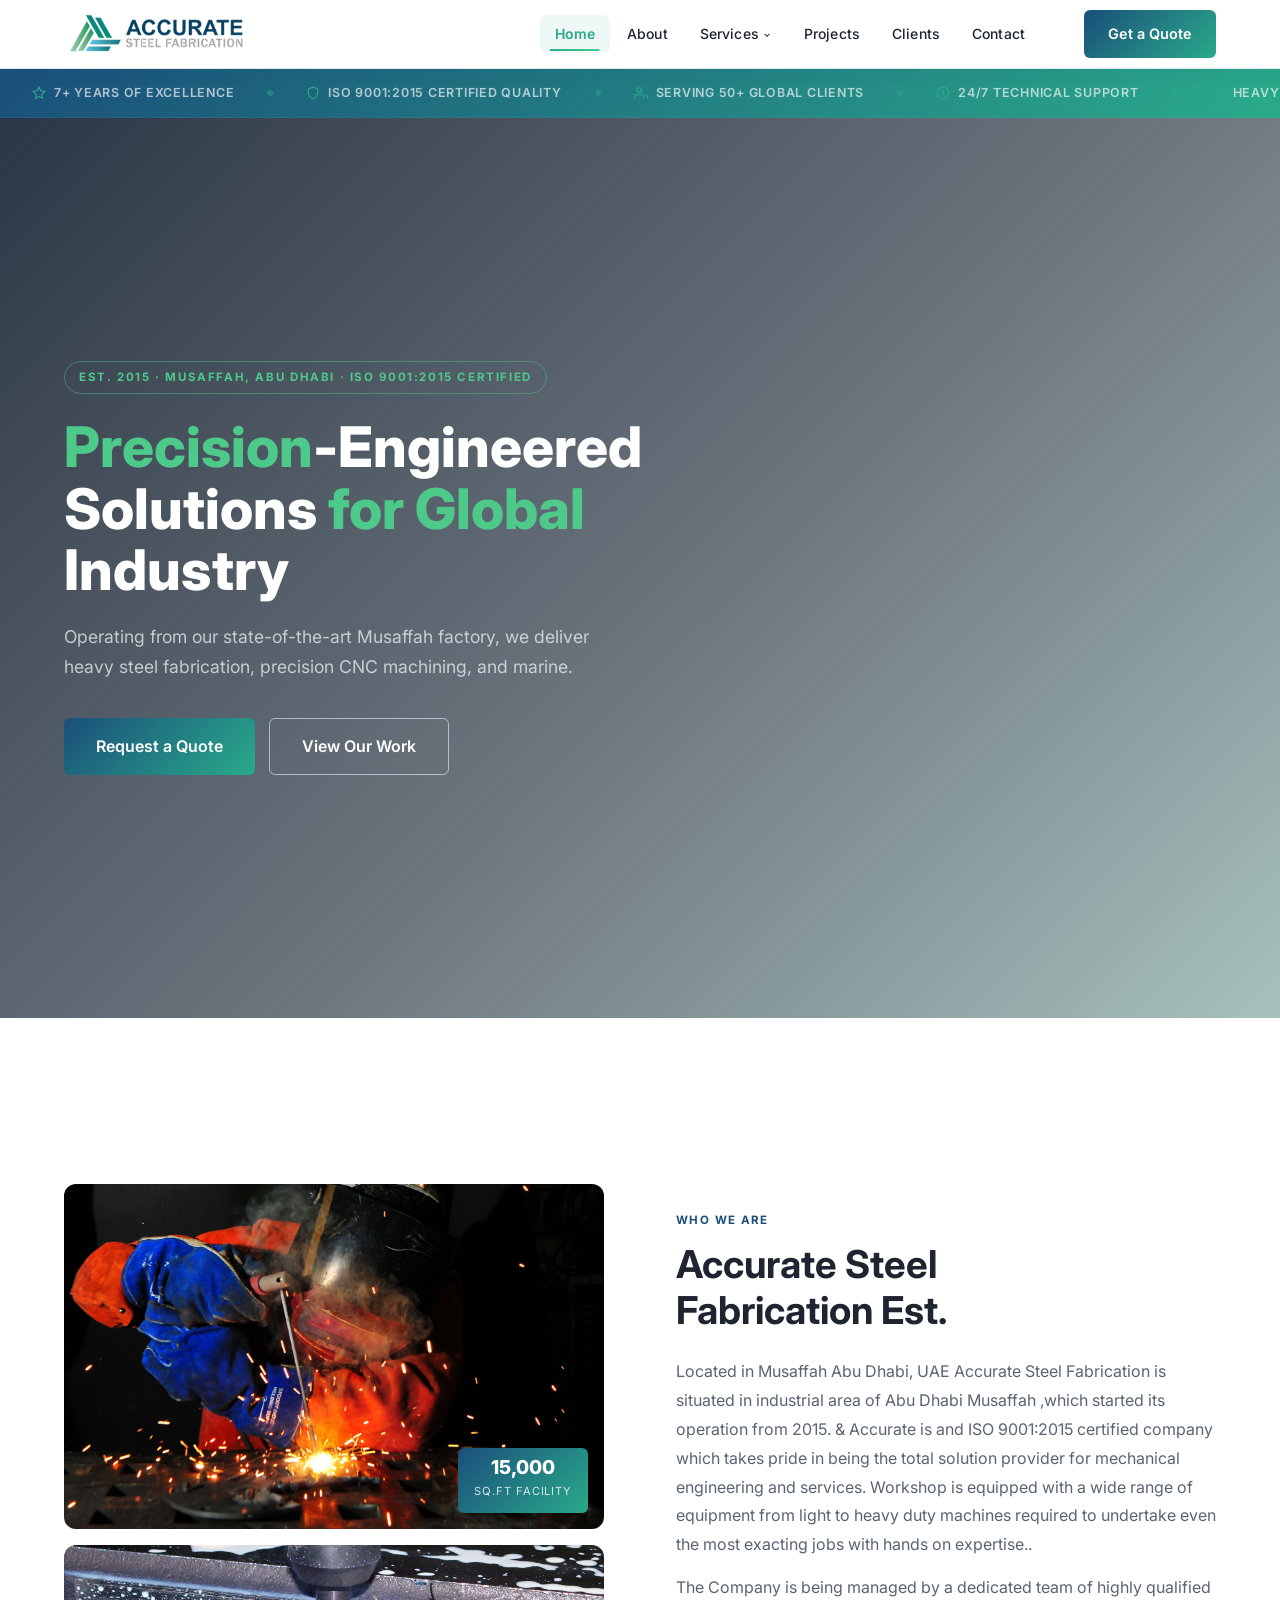
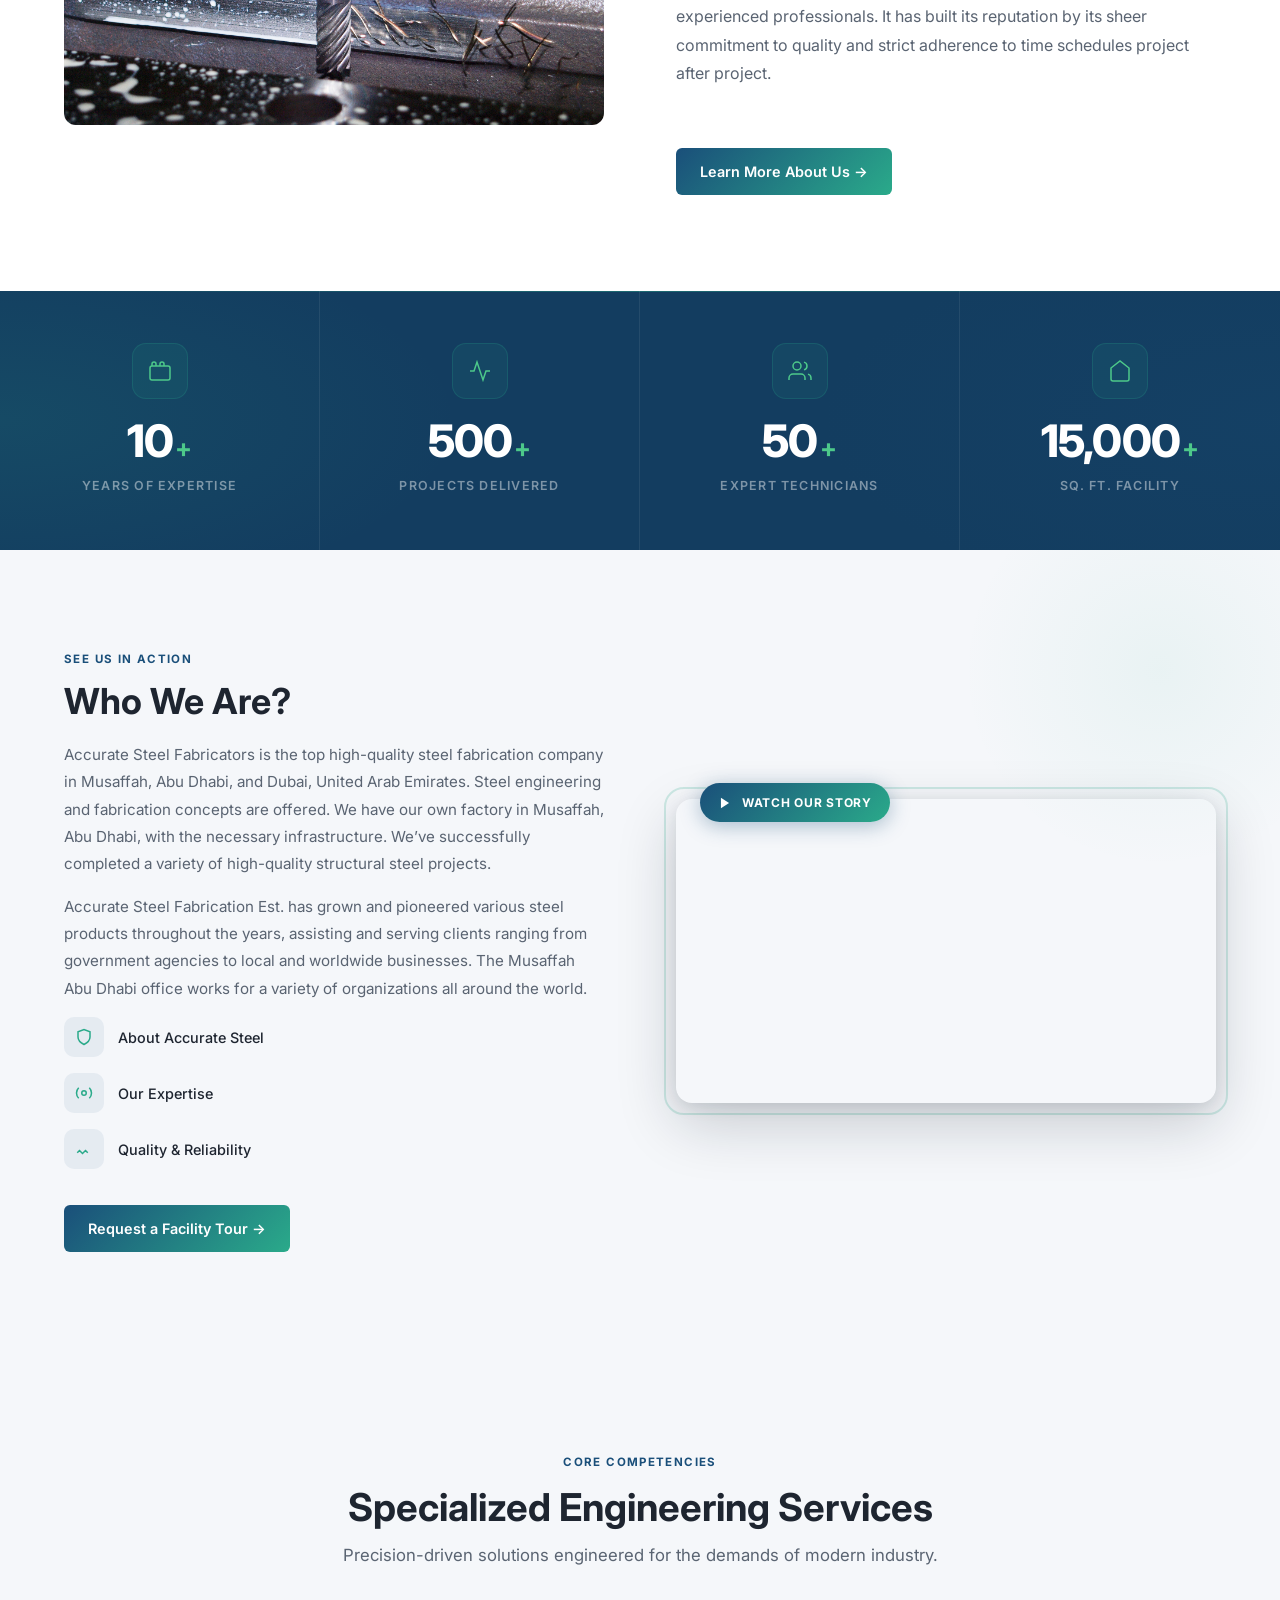
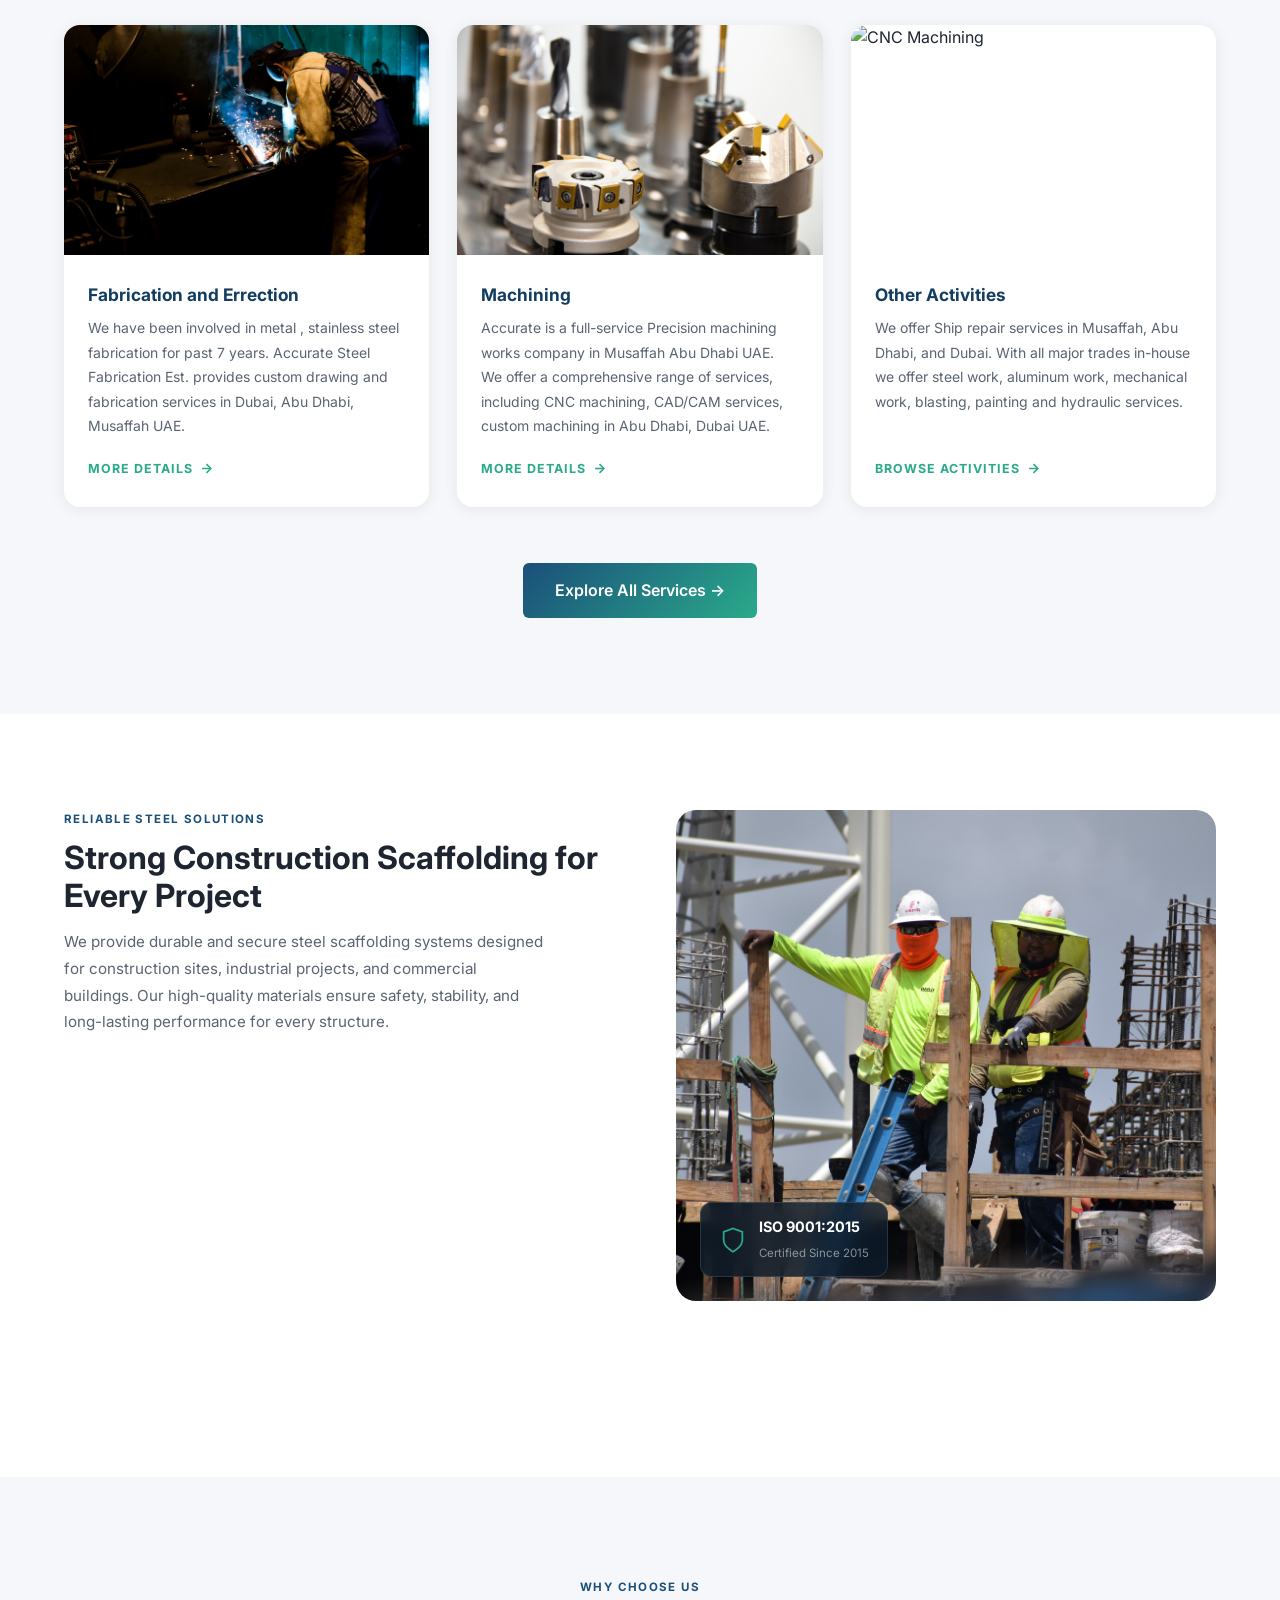
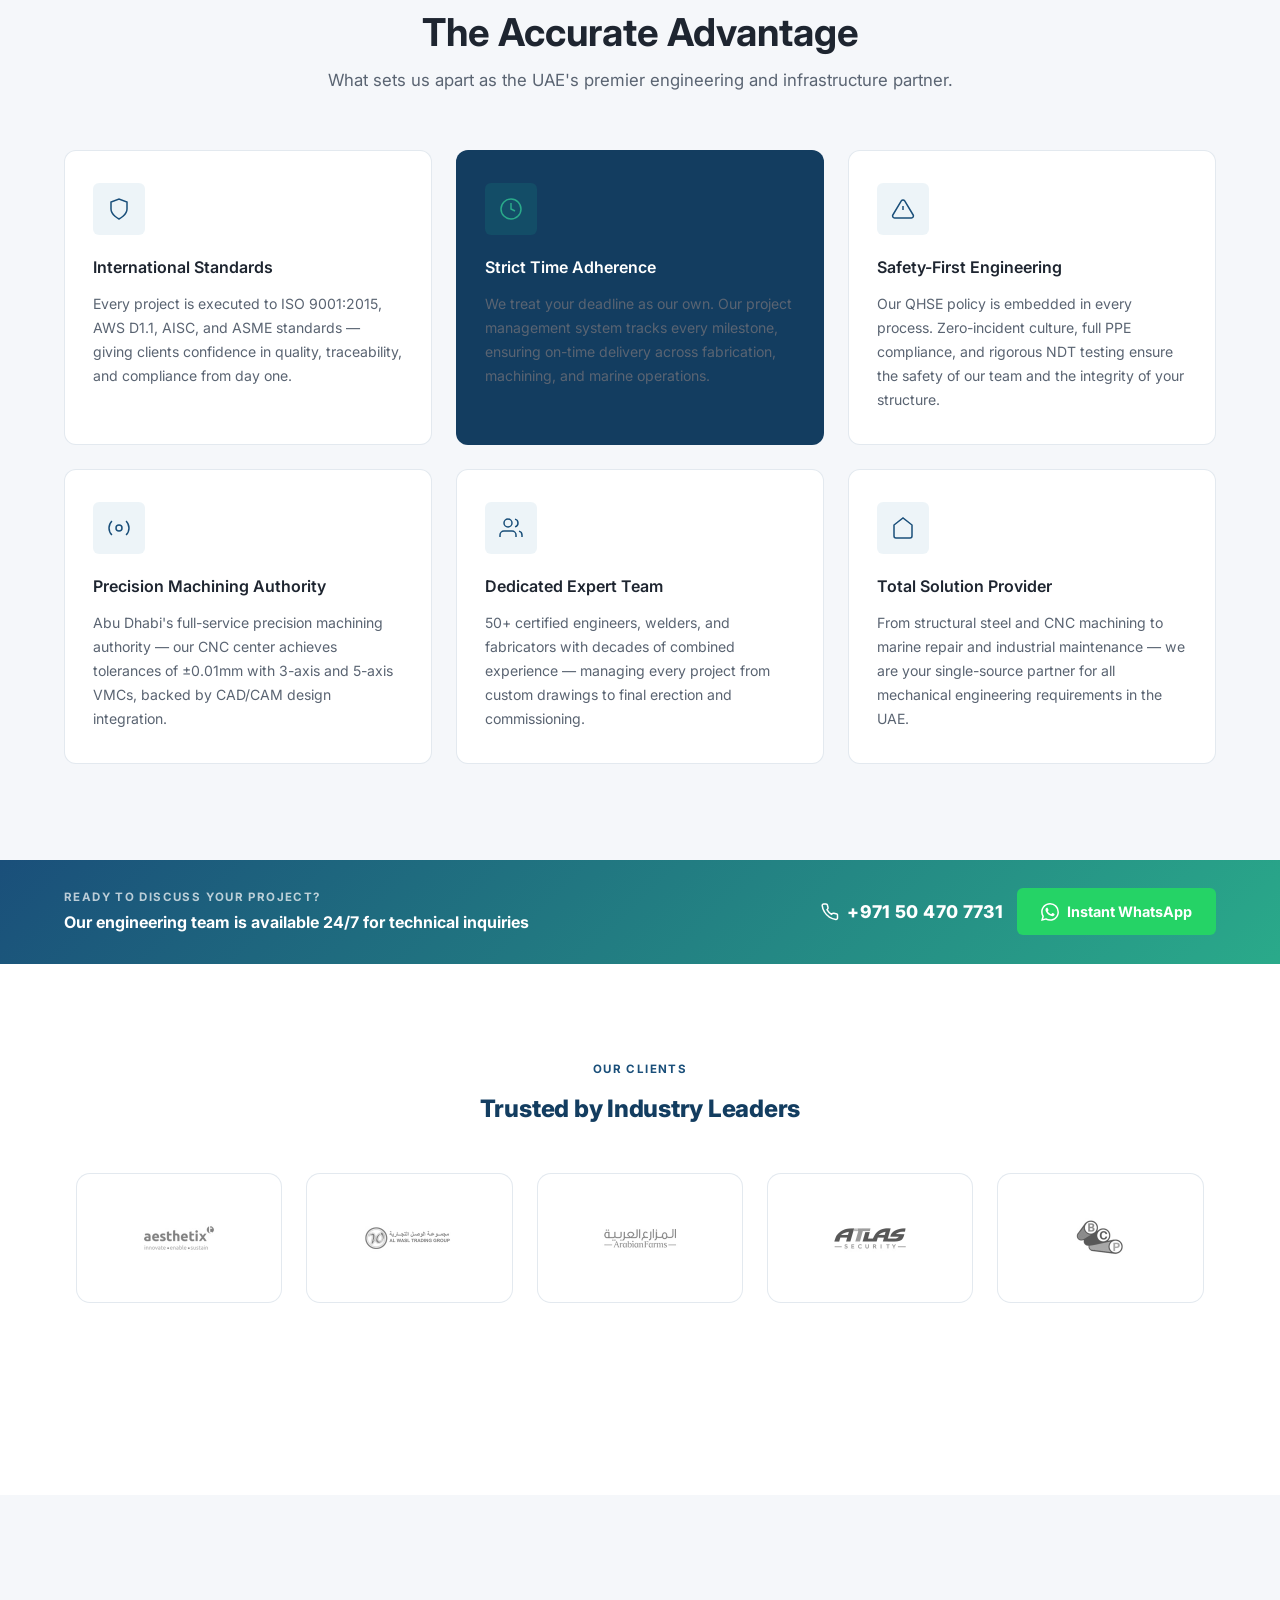
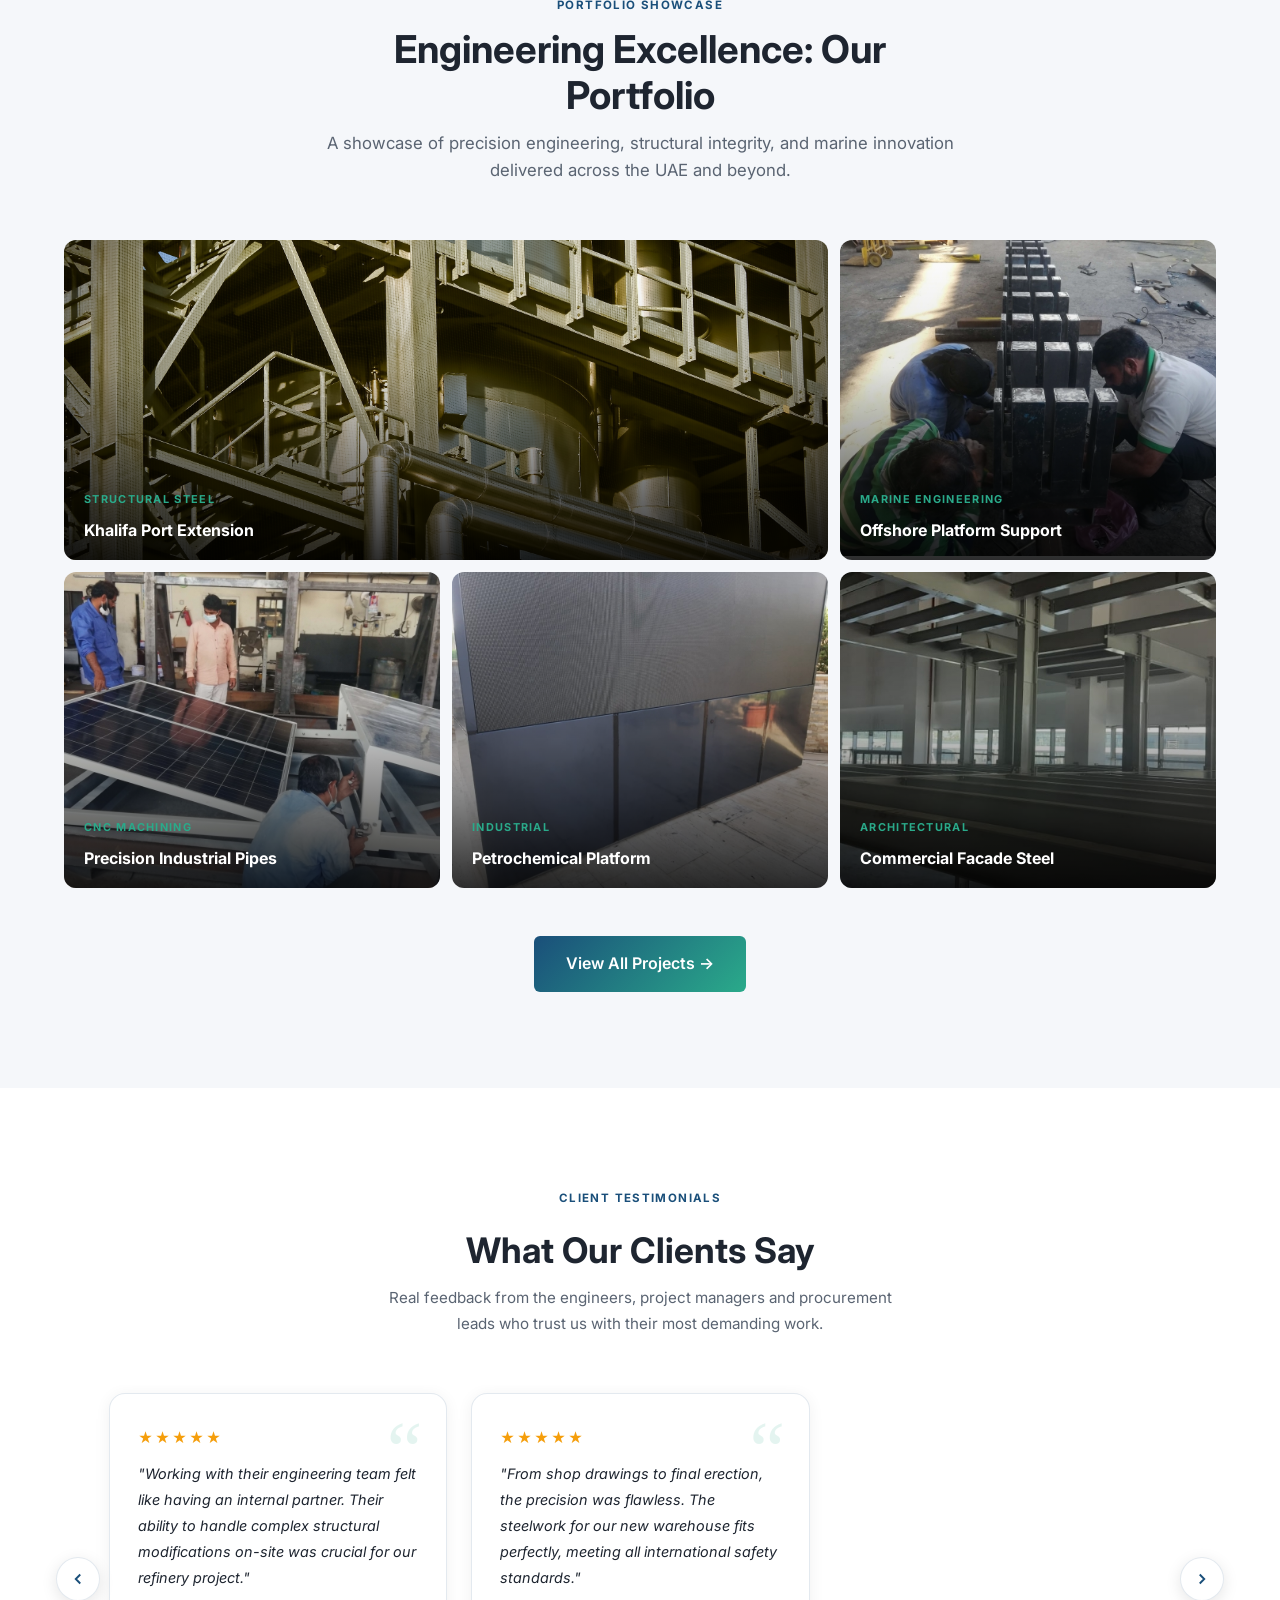
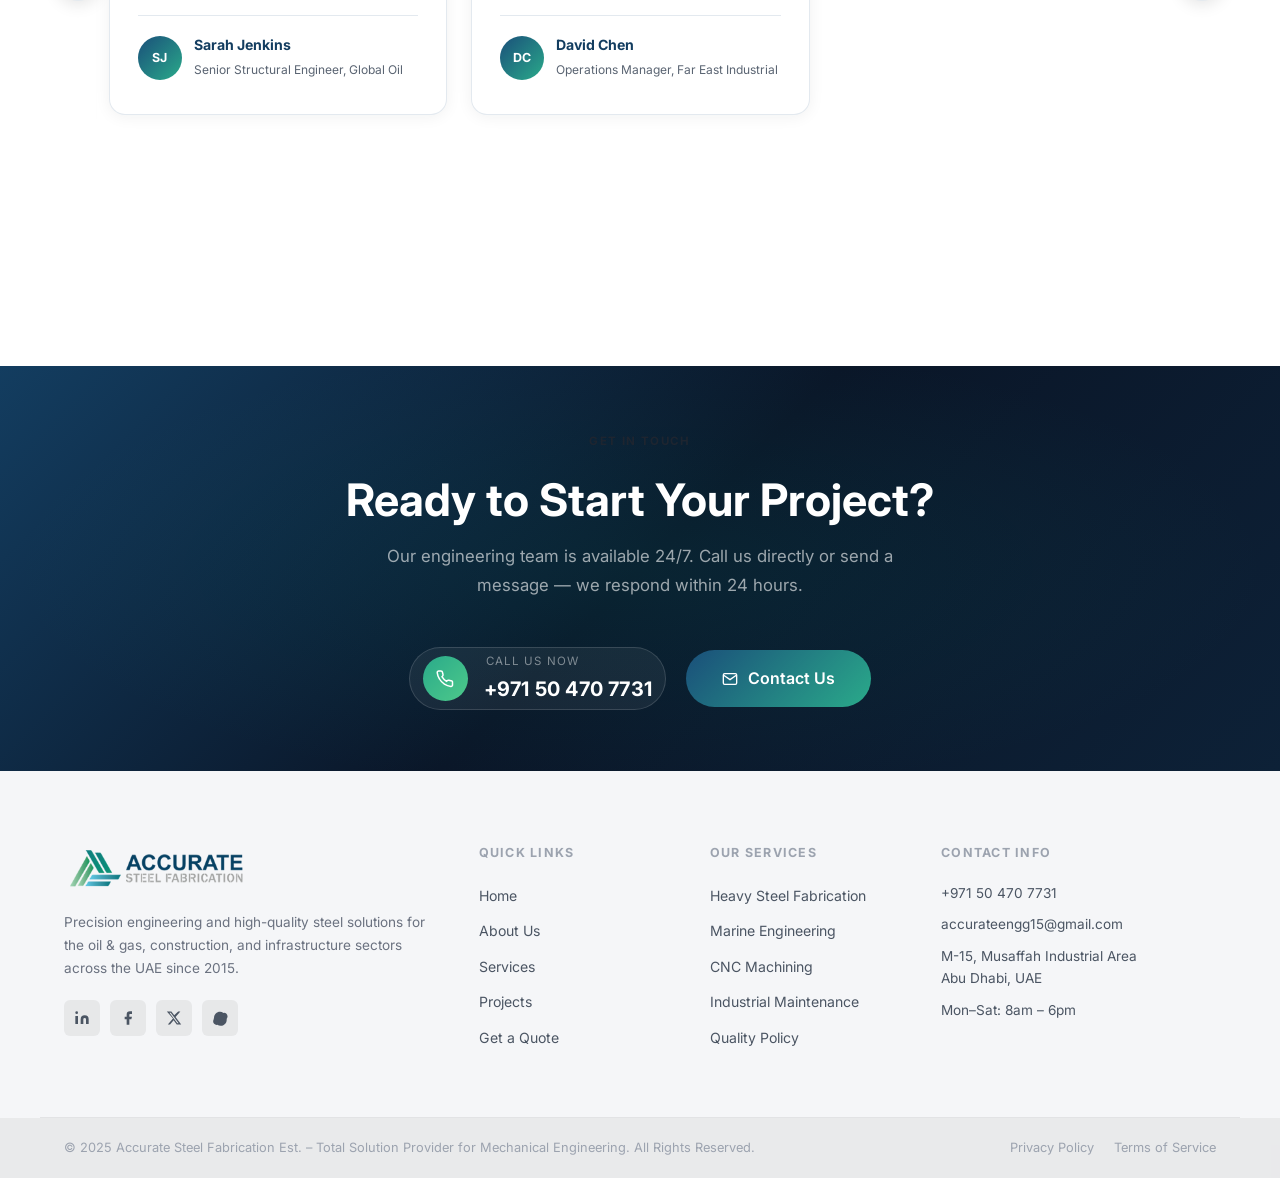
==== commit c5c7ecb0: "save changes" ====
--- a/index.html
+++ b/index.html
@@ -299,8 +299,8 @@
         <div class="video-showcase-content">
           <span class="section-label">See Us In Action</span>
           <h2>Who We Are?</span></h2>
-          <p>Accurate Steel Fabricators is the top high-quality steel fabrication company in Musaffah, Abu Dhabi, and Dubai, United Arab Emirates. Steel engineering and fabrication concepts are offered. We have our own factory in Musaffah, Abu Dhabi, with the necessary infrastructure. We’ve successfully completed a variety of high-quality structural steel projects. For the formation of metal structure cutting, twisting, and collecting procedures, we use the highest building and architectural requirements. International standards are provided by us. Products of superior quality, safety, affordability, and dependability are readily handled and transferred from one location to another during construction, and can also be tailored to meet the needs of the customer.</p>
-          <p>ccurate Steel Fabrication Est. has grown and pioneered various steel products throughout the years, assisting and serving clients ranging from government agencies to local and worldwide businesses. The Musaffah Abu Dhabi office works for a variety of organizations all around the world.</p>
+          <p>Accurate Steel Fabricators is the top high-quality steel fabrication company in Musaffah, Abu Dhabi, and Dubai, United Arab Emirates. Steel engineering and fabrication concepts are offered. We have our own factory in Musaffah, Abu Dhabi, with the necessary infrastructure. We’ve successfully completed a variety of high-quality structural steel projects.</p>
+          <p>Accurate Steel Fabrication Est. has grown and pioneered various steel products throughout the years, assisting and serving clients ranging from government agencies to local and worldwide businesses. The Musaffah Abu Dhabi office works for a variety of organizations all around the world.</p>
           <div class="video-highlights">
             <div class="video-highlight">
               <div class="vh-icon">
--- a/css/main.css
+++ b/css/main.css
@@ -2529,7 +2529,7 @@
   font-size: 0.95rem;
   color: var(--steel);
   line-height: 1.8;
-  margin-bottom: 32px;
+  margin-bottom: 15px;
 }
 .video-highlights {
   display: flex;
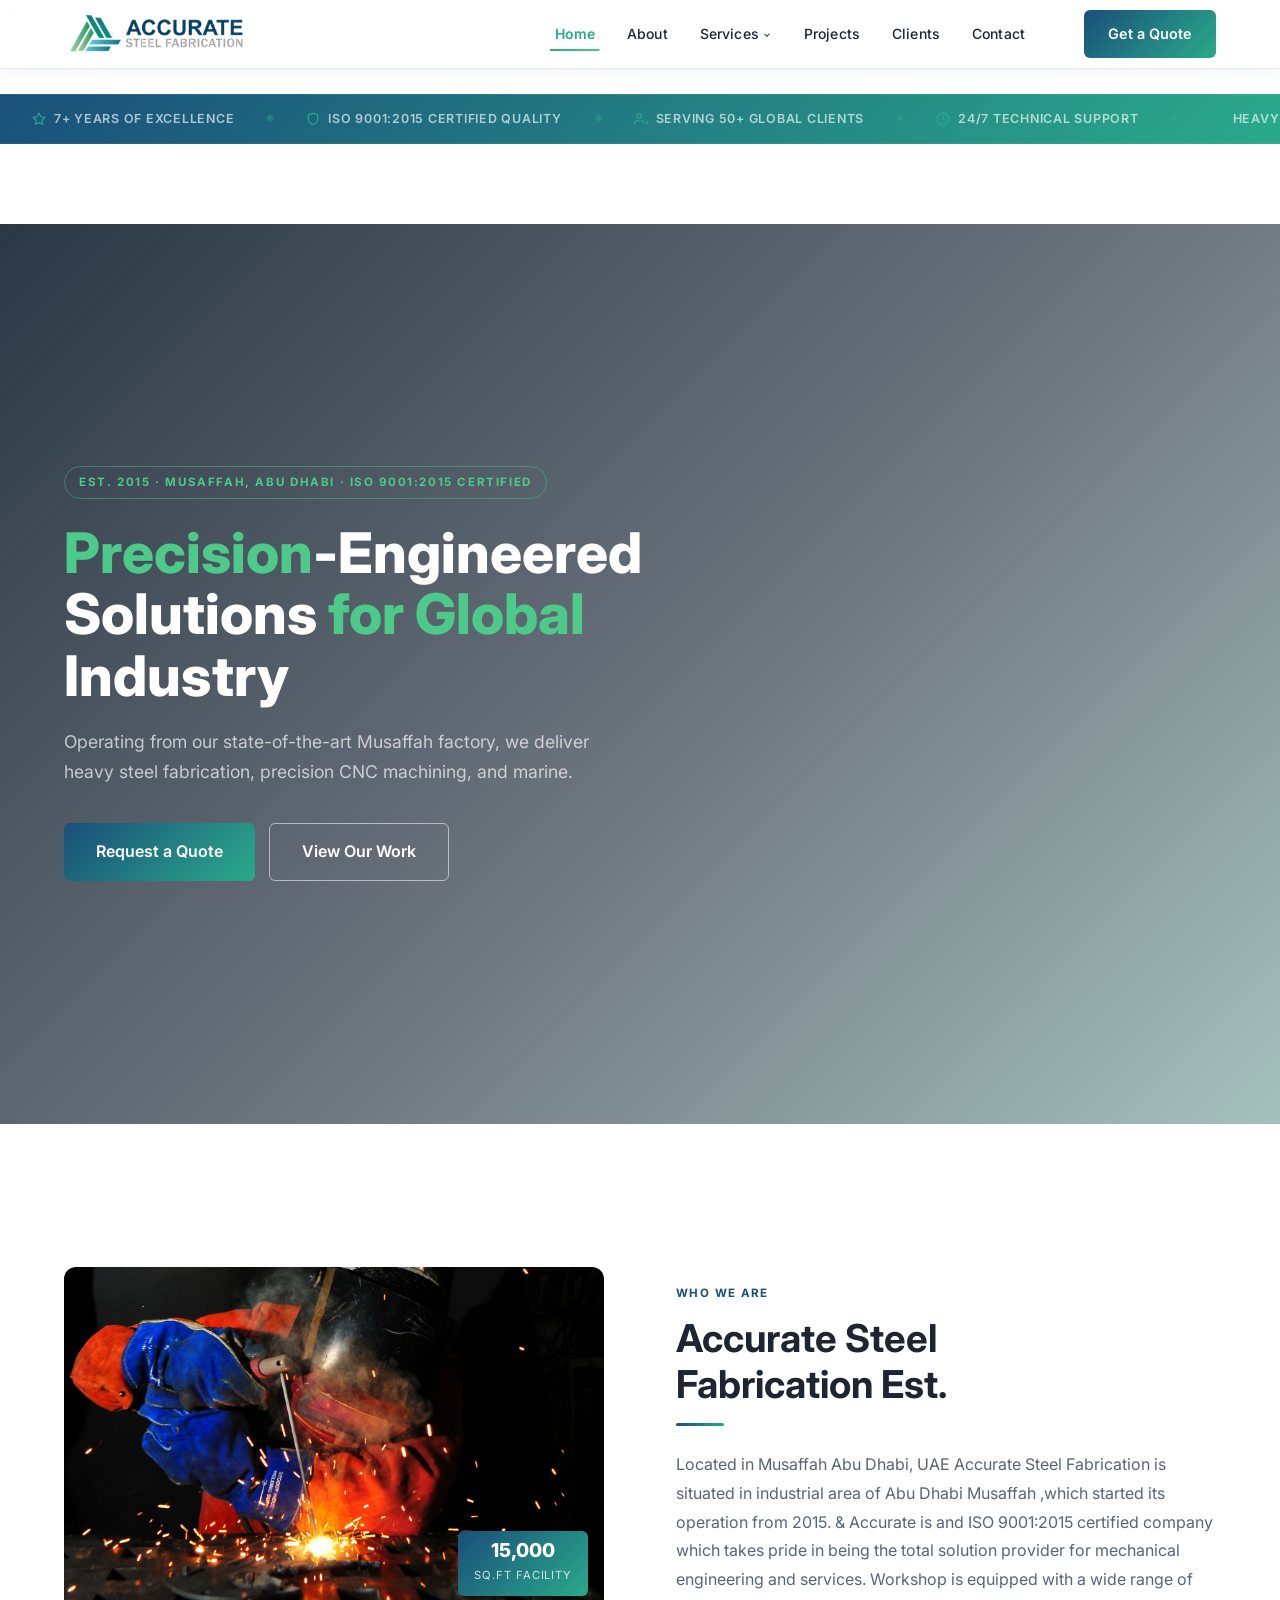
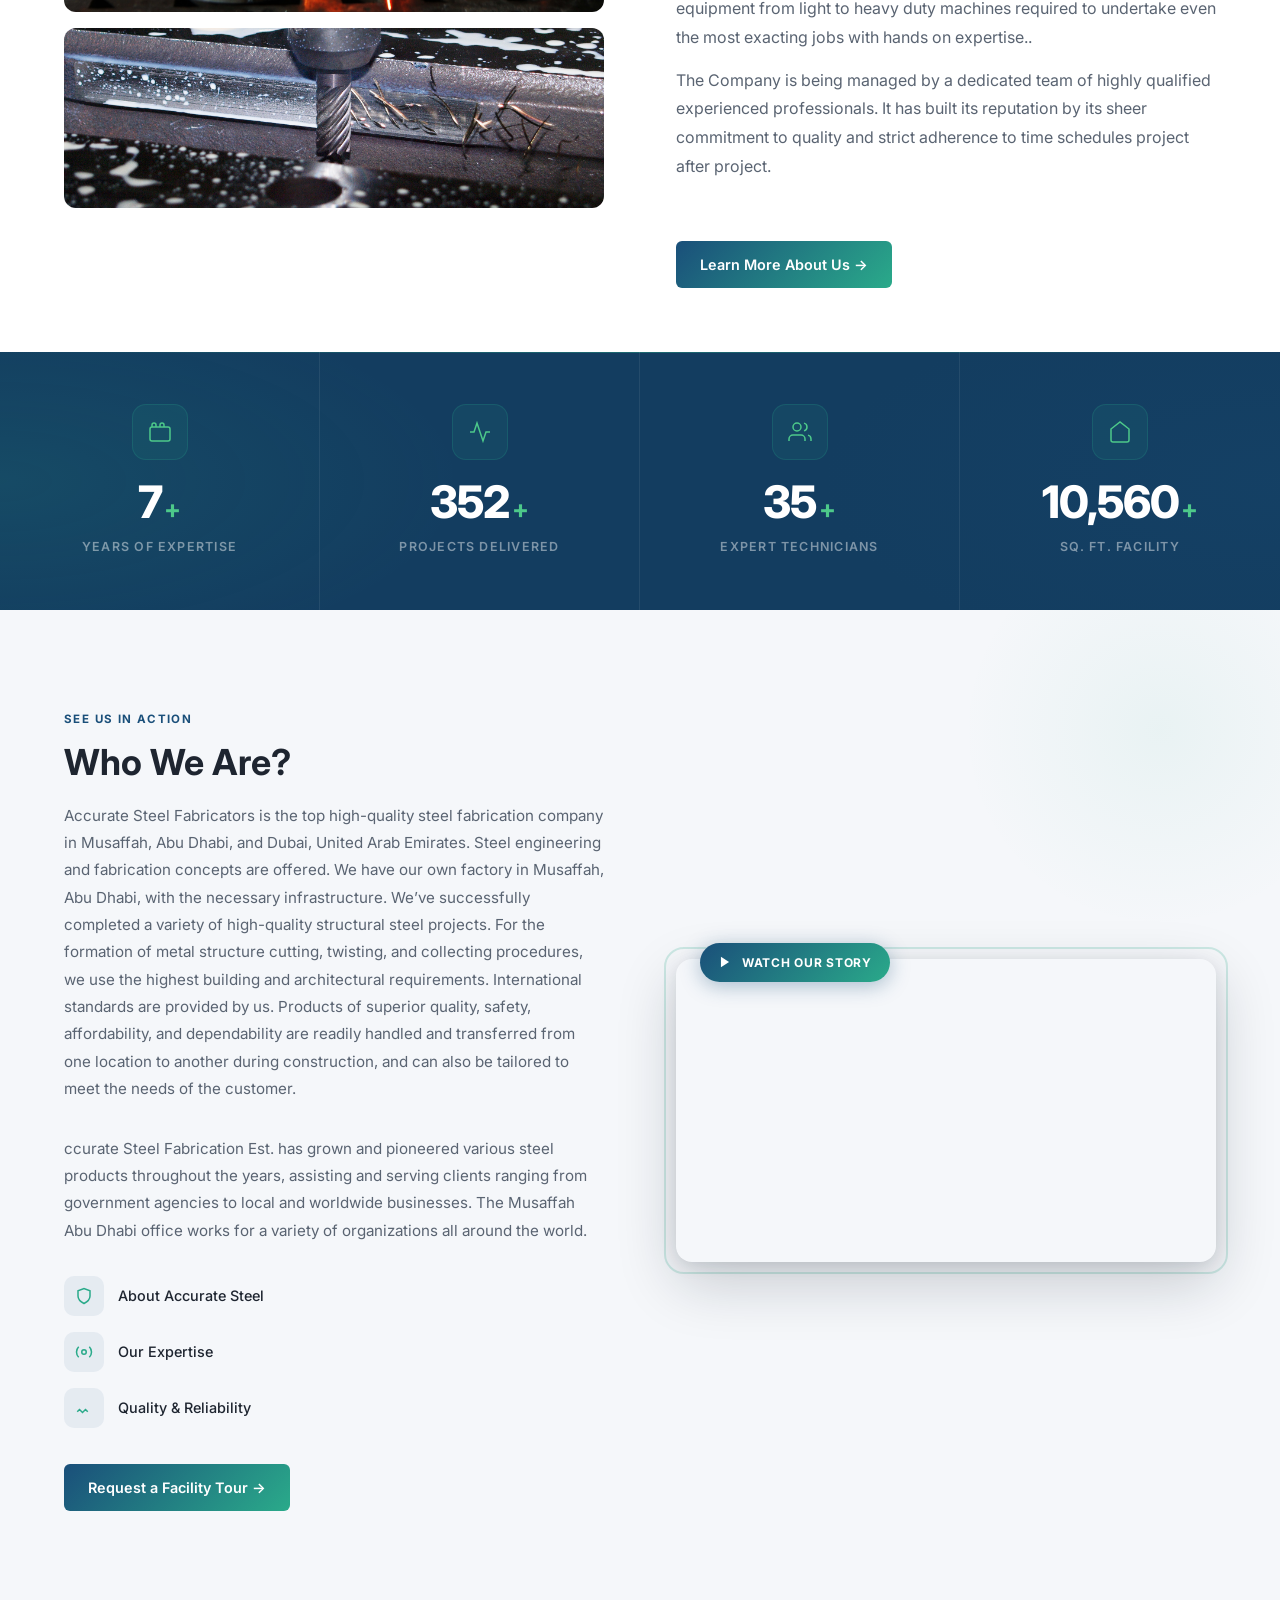
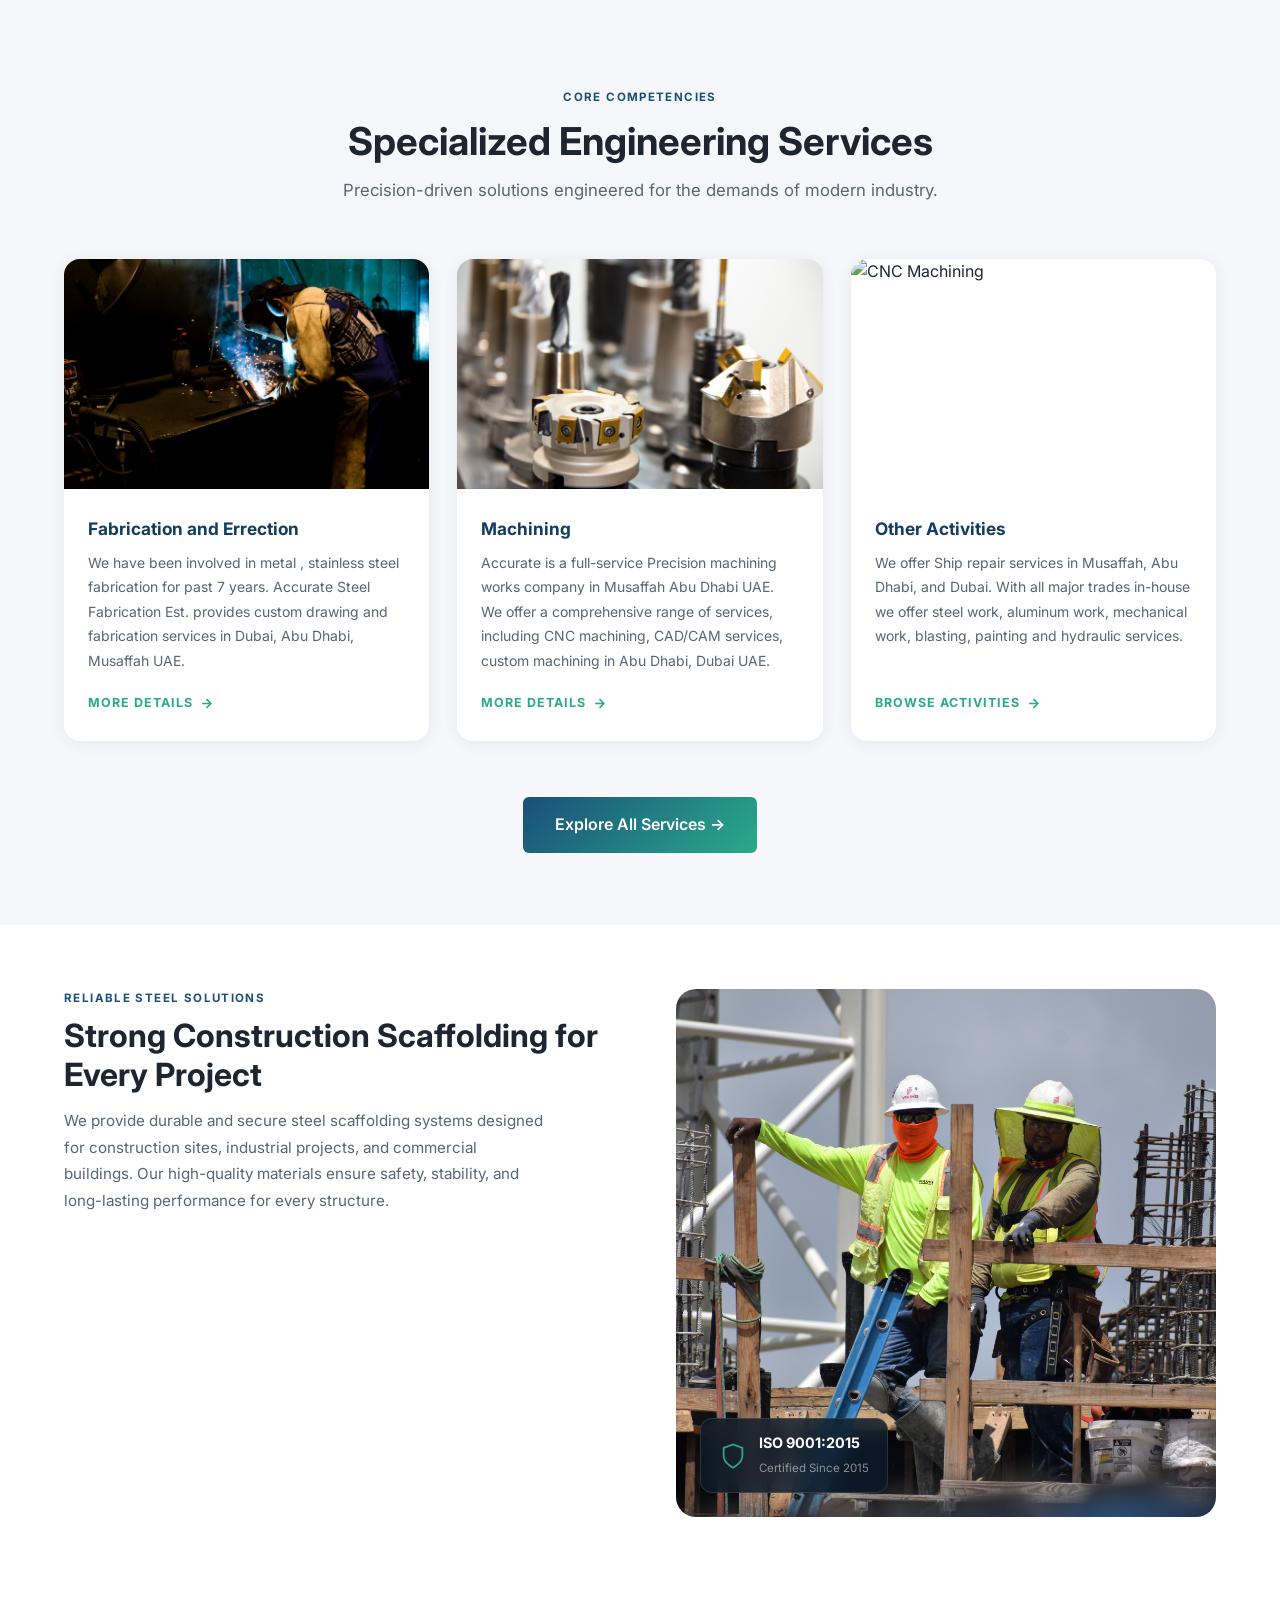
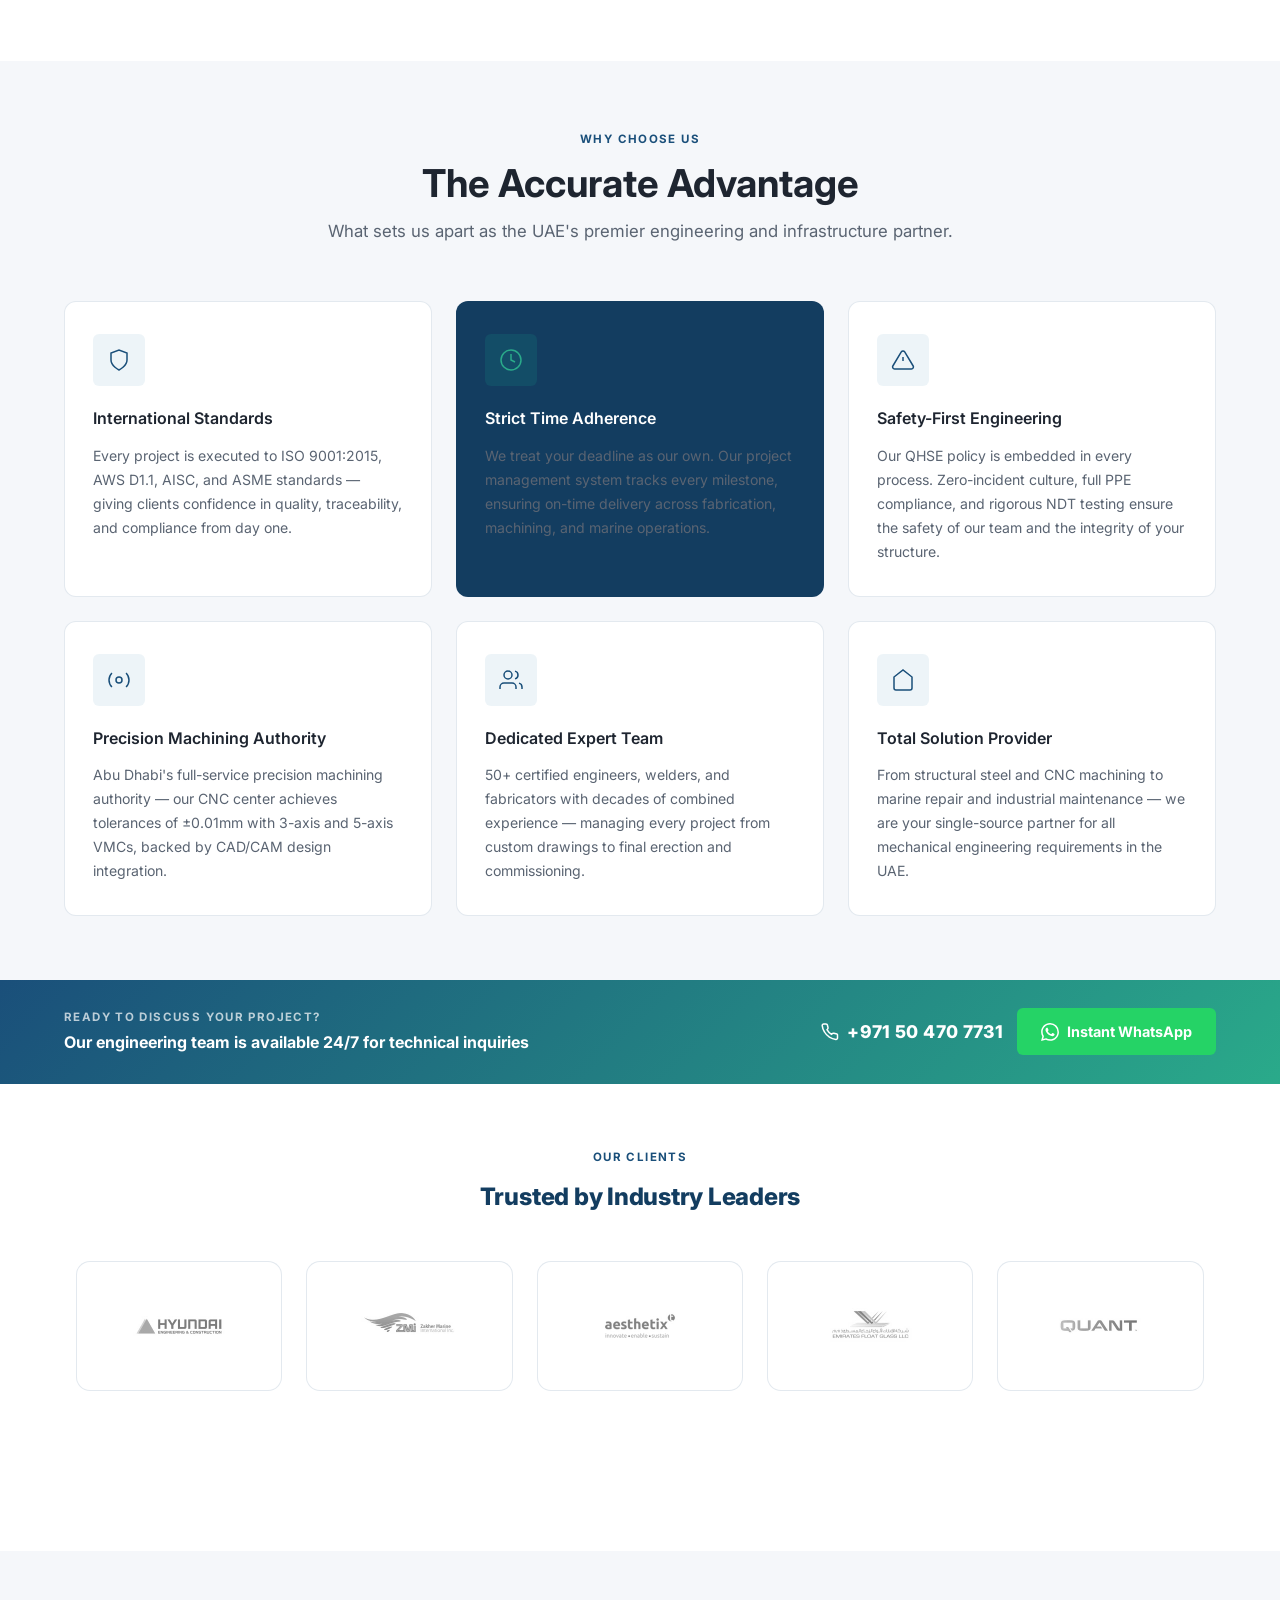
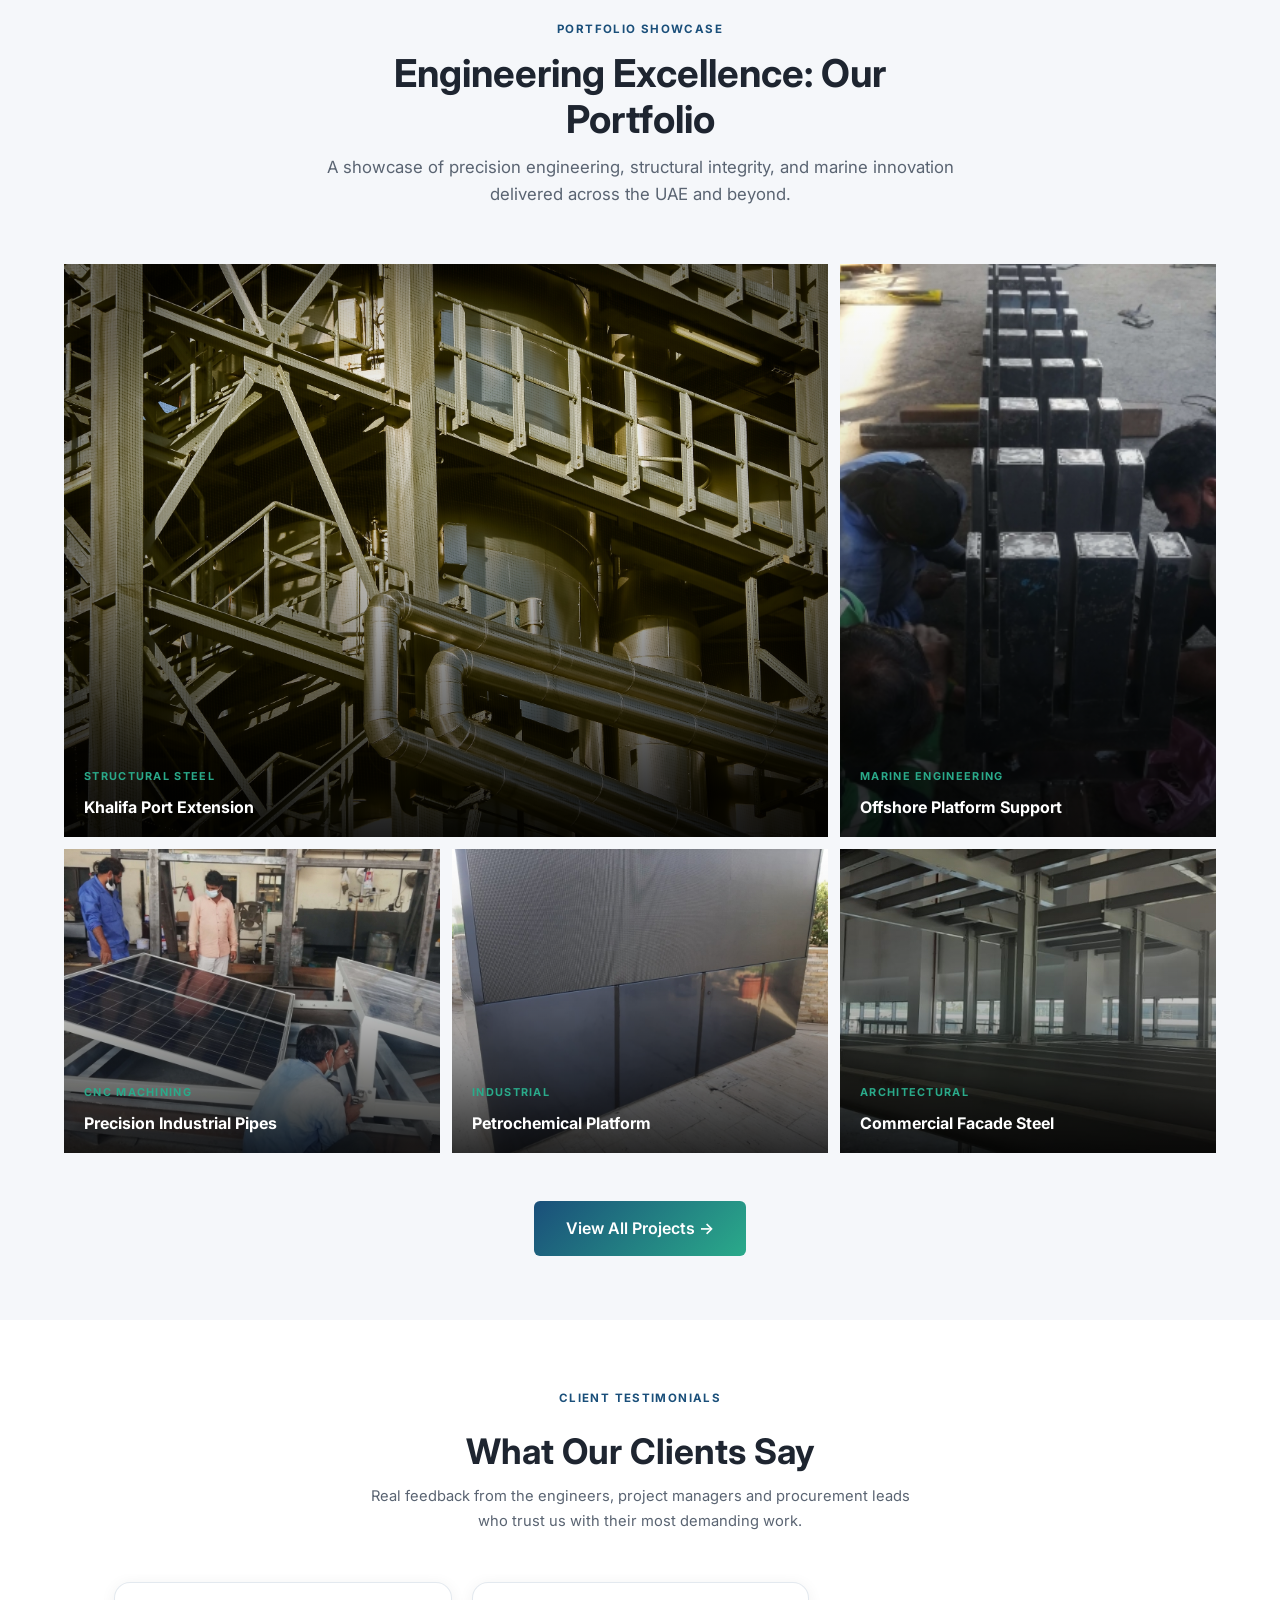
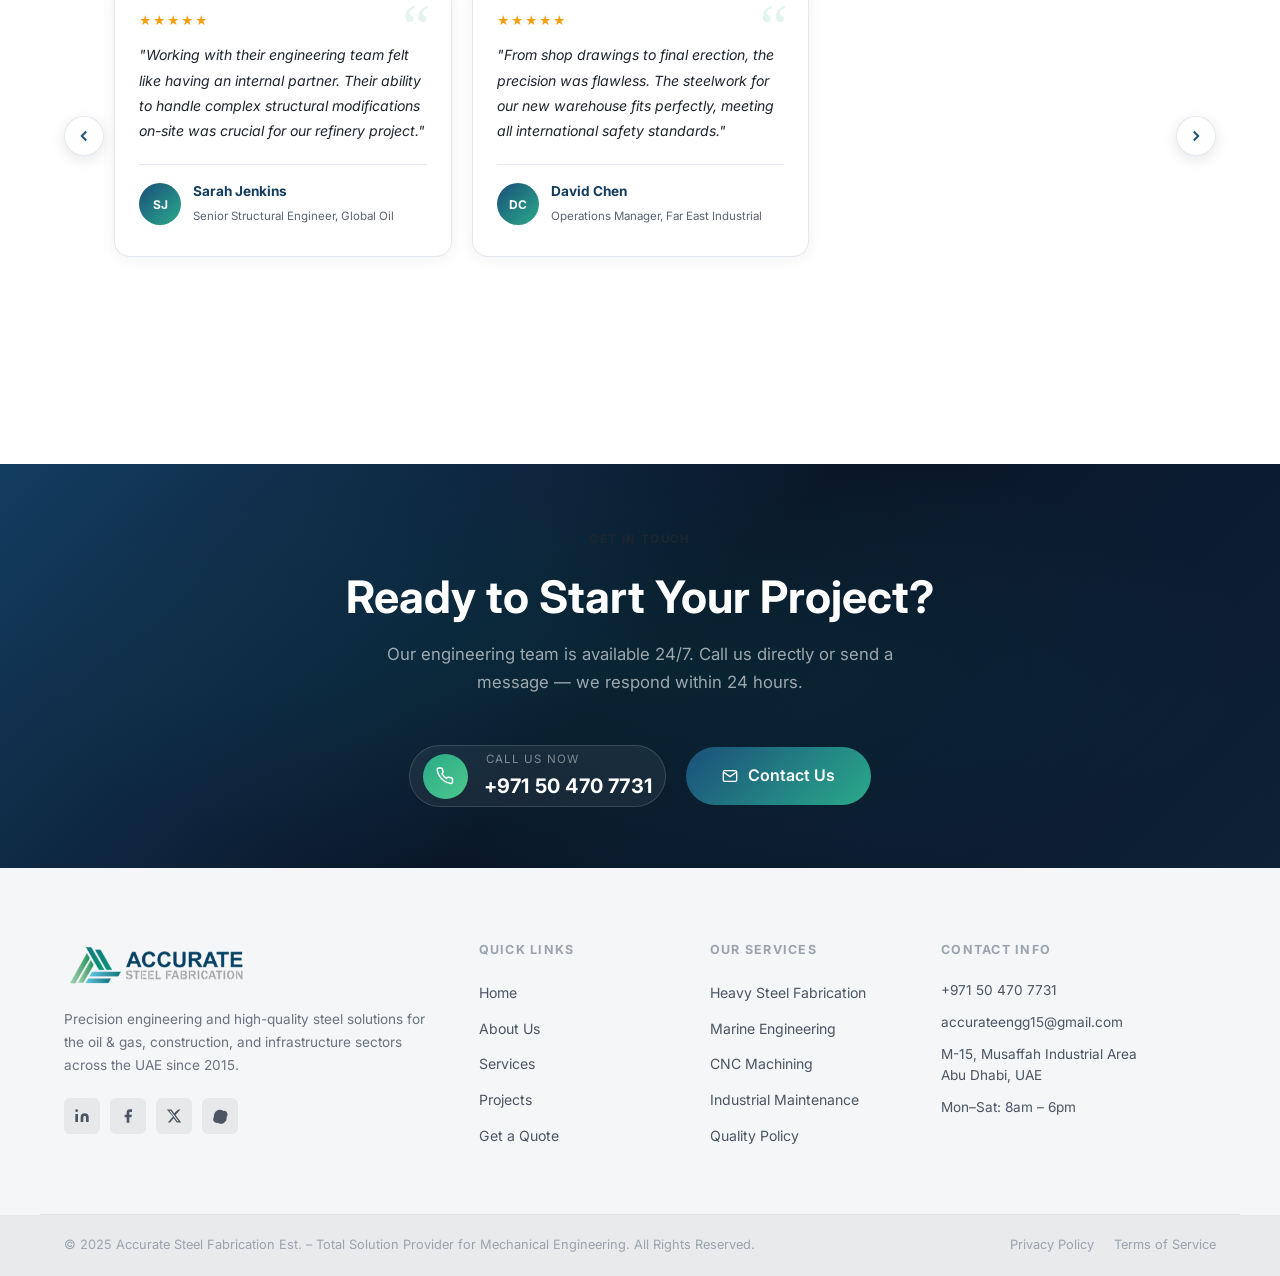
==== commit 907a121d: "changes" ====
--- a/index.html
+++ b/index.html
@@ -1,11 +1,11 @@
-<!DOCTYPE html>
+﻿<!DOCTYPE html>
 <html lang="en">
 
 <head>
   <meta charset="UTF-8" />
   <meta name="viewport" content="width=device-width, initial-scale=1.0" />
   <title>Accurate Steel Fabrication EST | Engineering Excellence in Steel & Marine</title>
-  <link rel="stylesheet" href="css/main.css" />
+  <link rel="stylesheet" href="css/main.css" />`n  <link rel="stylesheet" href="css/pages.css" />
   <link rel="preconnect" href="https://fonts.googleapis.com" />
   <link href="https://fonts.googleapis.com/css2?family=Inter:wght@400;500;600;700;800&display=swap" rel="stylesheet" />
   <!-- Owl Carousel -->
@@ -299,8 +299,8 @@
         <div class="video-showcase-content">
           <span class="section-label">See Us In Action</span>
           <h2>Who We Are?</span></h2>
-          <p>Accurate Steel Fabricators is the top high-quality steel fabrication company in Musaffah, Abu Dhabi, and Dubai, United Arab Emirates. Steel engineering and fabrication concepts are offered. We have our own factory in Musaffah, Abu Dhabi, with the necessary infrastructure. We’ve successfully completed a variety of high-quality structural steel projects.</p>
-          <p>Accurate Steel Fabrication Est. has grown and pioneered various steel products throughout the years, assisting and serving clients ranging from government agencies to local and worldwide businesses. The Musaffah Abu Dhabi office works for a variety of organizations all around the world.</p>
+          <p>Accurate Steel Fabricators is the top high-quality steel fabrication company in Musaffah, Abu Dhabi, and Dubai, United Arab Emirates. Steel engineering and fabrication concepts are offered. We have our own factory in Musaffah, Abu Dhabi, with the necessary infrastructure. We’ve successfully completed a variety of high-quality structural steel projects. For the formation of metal structure cutting, twisting, and collecting procedures, we use the highest building and architectural requirements. International standards are provided by us. Products of superior quality, safety, affordability, and dependability are readily handled and transferred from one location to another during construction, and can also be tailored to meet the needs of the customer.</p>
+          <p>ccurate Steel Fabrication Est. has grown and pioneered various steel products throughout the years, assisting and serving clients ranging from government agencies to local and worldwide businesses. The Musaffah Abu Dhabi office works for a variety of organizations all around the world.</p>
           <div class="video-highlights">
             <div class="video-highlight">
               <div class="vh-icon">
@@ -622,129 +622,80 @@
         <p class="clients-label">Trusted by Industry Leaders</p>
         <div class="owl-carousel clients-owl">
           <div class="hcl-item">
-            <img src="/images/clients/Abu-Dhabi-Ports.jpg" alt="Abu-Dhabi-Ports"
-              onerror="this.style.display='none';this.nextElementSibling.style.display='flex'">
-            <span class="hcl-fallback">Abu-Dhabi-Ports</span>
-          </div>
-          <div class="hcl-item">
-            <img src="/images/clients/Abu-Dhabi-Terminals.jpg" alt="Abu Dhabi Terminals"
-              onerror="this.style.display='none';this.nextElementSibling.style.display='flex'">
-            <span class="hcl-fallback">Abu-Dhabi-Terminals</span>
-          </div>
-          <div class="hcl-item">
-            <img src="images/clients/Aesthetix-Technologies.jpg" alt="Aesthetix-Technologie"
-              onerror="this.style.display='none';this.nextElementSibling.style.display='flex'">
-            <span class="hcl-fallback">Aesthetix-Technologie</span>
-          </div>
-          <div class="hcl-item">
-            <img src="images/clients/Al-Wasl-Trading-Group.jpg" alt="Al Wasl Trading Group"
-              onerror="this.style.display='none';this.nextElementSibling.style.display='flex'">
-            <span class="hcl-fallback">Al Wasl Trading Group</span>
-          </div>
-          <div class="hcl-item">
-            <img src="/images/clients/Arabian-Farms.jpg" alt="Arabian Farms"
-              onerror="this.style.display='none';this.nextElementSibling.style.display='flex'">
-            <span class="hcl-fallback">Arabian Farms</span>
-          </div>
-          <div class="hcl-item">
-            <img src="/images/clients/Atlas-Group.jpg" alt="Atlas-Group"
-              onerror="this.style.display='none';this.nextElementSibling.style.display='flex'">
-            <span class="hcl-fallback">Atlas-Group</span>
-          </div>
-          <div class="hcl-item">
-            <img src="/images/clients/Baniyas-Concrete-Products.jpg" alt="Baniyas-Concrete-Products"
-              onerror="this.style.display='none';this.nextElementSibling.style.display='flex'">
-            <span class="hcl-fallback">Baniyas-Concrete-Products</span>
-          </div>
-          <div class="hcl-item">
-            <img src="/images/clients/Belmark.jpg" alt="Belmark"
-              onerror="this.style.display='none';this.nextElementSibling.style.display='flex'">
-            <span class="hcl-fallback">Belmark</span>
-          </div>
-          <div class="hcl-item">
-            <img src="/images/clients/Bohra-IT-Solutions.jpg" alt="Bohra-IT-Solutions"
-              onerror="this.style.display='none';this.nextElementSibling.style.display='flex'">
-            <span class="hcl-fallback">Bohra-IT-Solutions</span>
-          </div>
-          <div class="hcl-item">
-            <img src="/images/clients/Connectiv-FZC.jpg" alt="Connectiv-FZC"
-              onerror="this.style.display='none';this.nextElementSibling.style.display='flex'">
-            <span class="hcl-fallback">Connectiv-FZC</span>
-          </div>
-          <div class="hcl-item">
-            <img src="/images/clients/DCN-Diving-Abu-Dhabi.jpg" alt="DCN-Diving-Abu-Dhabi"
-              onerror="this.style.display='none';this.nextElementSibling.style.display='flex'">
-            <span class="hcl-fallback">DCN-Diving-Abu-Dhabi</span>
-          </div>
-          <div class="hcl-item">
-            <img src="/images/clients/Elcome.jpg" alt="Elcome"
-              onerror="this.style.display='none';this.nextElementSibling.style.display='flex'">
-            <span class="hcl-fallback">Elcome</span>
-          </div>
-          <div class="hcl-item">
-            <img src="/images/clients/Emarat-Europe.jpg" alt="Emarat-Europe"
-              onerror="this.style.display='none';this.nextElementSibling.style.display='flex'">
-            <span class="hcl-fallback">Emarat-Europe</span>
-          </div>
-          <div class="hcl-item">
-            <img src="/images/clients/Emirates-Float-Glass.jpg" alt="Emirates-Float-Glass"
-              onerror="this.style.display='none';this.nextElementSibling.style.display='flex'">
-            <span class="hcl-fallback">Emirates-Float-Glass</span>
-          </div>
-          <div class="hcl-item">
-            <img src="/images/clients/Emirates-Steel-Industries.jpg" alt="Emirates-Steel-Industries"
-              onerror="this.style.display='none';this.nextElementSibling.style.display='flex'">
-            <span class="hcl-fallback">Emirates-Steel-Industries</span>
-          </div>
-           <div class="hcl-item">
-            <img src="/images/clients/Exceed-Precast-LLC-Abu-Dhabi.jpg" alt="Exceed-Precast-LLC-Abu-Dhabi"
-              onerror="this.style.display='none';this.nextElementSibling.style.display='flex'">
-            <span class="hcl-fallback">Exceed-Precast-LLC-Abu-Dhabi</span>
-          </div>
-           <div class="hcl-item">
-            <img src="/images/clients/Fedral-Transformers-LLC-Abu-Dhabi.jpg" alt="Fedral-Transformers-LLC-Abu-Dhabi"
-              onerror="this.style.display='none';this.nextElementSibling.style.display='flex'">
-            <span class="hcl-fallback">Fedral-Transformers-LLC-Abu-Dhabi</span>
-          </div>
-           <div class="hcl-item">
-            <img src="/images/clients/Gulf-Lime-LLC-Abu-Dhabi.jpg" alt="Gulf-Lime-LLC-Abu-Dhabi"
-              onerror="this.style.display='none';this.nextElementSibling.style.display='flex'">
-            <span class="hcl-fallback">Gulf-Lime-LLC-Abu-Dhabi</span>
-          </div>
-           <div class="hcl-item">
-            <img src="/images/clients/Hyundai-Engineering-Abu-Dhabi.jpg" alt="Hyundai-Engineering-Abu-Dhabi"
-              onerror="this.style.display='none';this.nextElementSibling.style.display='flex'">
-            <span class="hcl-fallback">Hyundai-Engineering-Abu-Dhabi</span>
-          </div>
-           <div class="hcl-item">
-            <img src="/images/clients/Quant-Services.jpg" alt="Quant-Services"
-              onerror="this.style.display='none';this.nextElementSibling.style.display='flex'">
-            <span class="hcl-fallback">Quant-Services</span>
-          </div>
-           <div class="hcl-item">
-            <img src="/images/clients/Star-Paper-Mill.jpg" alt="Star-Paper-Mill"
-              onerror="this.style.display='none';this.nextElementSibling.style.display='flex'">
-            <span class="hcl-fallback">Star-Paper-Mill</span>
-          </div>
-           <div class="hcl-item">
-            <img src="/images/clients/Trojan-Holdings.jpg" alt="Trojan-Holdings"
-              onerror="this.style.display='none';this.nextElementSibling.style.display='flex'">
-            <span class="hcl-fallback">Trojan-Holdings</span>
-          </div>
-           <div class="hcl-item">
-            <img src="/images/clients/Zakher-Marine-International.jpg" alt="Zakher-Marine-International"
-              onerror="this.style.display='none';this.nextElementSibling.style.display='flex'">
-            <span class="hcl-fallback">Zakher-Marine-International</span>
-          </div>
-           <div class="hcl-item">
-            <img src="/images/clients/Union-Pipes-Industry.jpg" alt="Union-Pipes-Industry"
-              onerror="this.style.display='none';this.nextElementSibling.style.display='flex'">
-            <span class="hcl-fallback">Union-Pipes-Industry</span>
-          </div>
-           <div class="hcl-item">
-            <img src="/images/clients/Abu-Dhabi-Ship-Building.jpg" alt="Abu-Dhabi-Ship-Building"
-              onerror="this.style.display='none';this.nextElementSibling.style.display='flex'">
-            <span class="hcl-fallback">Abu-Dhabi-Ship-Building</span>
+            <img src="images/clients/Abu-Dhabi-Ship-Building.jpg" alt="Abu Dhabi Ship Building"
+              onerror="this.style.display='none';this.nextElementSibling.style.display='flex'">
+            <span class="hcl-fallback">ADSB</span>
+          </div>
+          <div class="hcl-item">
+            <img src="images/clients/Abu-Dhabi-Terminals.jpg" alt="Abu Dhabi Terminals"
+              onerror="this.style.display='none';this.nextElementSibling.style.display='flex'">
+            <span class="hcl-fallback">AD Terminals</span>
+          </div>
+          <div class="hcl-item">
+            <img src="images/clients/Hyundai-Engineering-Abu-Dhabi.jpg" alt="Hyundai Engineering"
+              onerror="this.style.display='none';this.nextElementSibling.style.display='flex'">
+            <span class="hcl-fallback">Hyundai Eng.</span>
+          </div>
+          <div class="hcl-item">
+            <img src="images/clients/Zakher-Marine-International.jpg" alt="Zakher Marine"
+              onerror="this.style.display='none';this.nextElementSibling.style.display='flex'">
+            <span class="hcl-fallback">Zakher Marine</span>
+          </div>
+          <div class="hcl-item">
+            <img src="/images/Aesthetix-Technologies.jpg" alt="Aesthetix"
+              onerror="this.style.display='none';this.nextElementSibling.style.display='flex'">
+            <span class="hcl-fallback">DP World</span>
+          </div>
+          <div class="hcl-item">
+            <img src="/images/Emirates-Float-Glass.jpg" alt="Emirates"
+              onerror="this.style.display='none';this.nextElementSibling.style.display='flex'">
+            <span class="hcl-fallback">AL DAR</span>
+          </div>
+          <div class="hcl-item">
+            <img src="/images/Quant-Services.jpg" alt="Quant"
+              onerror="this.style.display='none';this.nextElementSibling.style.display='flex'">
+            <span class="hcl-fallback">AD Ports</span>
+          </div>
+          <div class="hcl-item">
+            <img src="/images/Star-Paper-Mill.jpg" alt="Star"
+              onerror="this.style.display='none';this.nextElementSibling.style.display='flex'">
+            <span class="hcl-fallback">TAQA</span>
+          </div>
+
+          <div class="hcl-item">
+            <img src="/images/Emirates-Steel-Industries.jpg" alt="Star"
+              onerror="this.style.display='none';this.nextElementSibling.style.display='flex'">
+            <span class="hcl-fallback">TAQA</span>
+          </div>
+          <div class="hcl-item">
+            <img src="/images/Exceed-Precast-LLC-Abu-Dhabi.jpg" alt="Star"
+              onerror="this.style.display='none';this.nextElementSibling.style.display='flex'">
+            <span class="hcl-fallback">TAQA</span>
+          </div>
+          <div class="hcl-item">
+            <img src="/images/Elcome.jpg" alt="Star"
+              onerror="this.style.display='none';this.nextElementSibling.style.display='flex'">
+            <span class="hcl-fallback">TAQA</span>
+          </div>
+          <div class="hcl-item">
+            <img src="/images/DCN-Diving-Abu-Dhabi.jpg" alt="Star"
+              onerror="this.style.display='none';this.nextElementSibling.style.display='flex'">
+            <span class="hcl-fallback">TAQA</span>
+          </div>
+          <div class="hcl-item">
+            <img src="/images/Connectiv-FZC.jpg" alt="Star"
+              onerror="this.style.display='none';this.nextElementSibling.style.display='flex'">
+            <span class="hcl-fallback">TAQA</span>
+          </div>
+          <div class="hcl-item">
+            <img src="/images/Bohra-IT-Solutions.jpg" alt="Star"
+              onerror="this.style.display='none';this.nextElementSibling.style.display='flex'">
+            <span class="hcl-fallback">TAQA</span>
+          </div>
+          <div class="hcl-item">
+            <img src="/images/Baniyas-Concrete-Products.jpg" alt="Star"
+              onerror="this.style.display='none';this.nextElementSibling.style.display='flex'">
+            <span class="hcl-fallback">TAQA</span>
           </div>
         </div>
       </div>
@@ -1103,4 +1054,4 @@
   </script>
 </body>
 
-</html>+</html>
--- a/css/main.css
+++ b/css/main.css
@@ -1,4 +1,4 @@
-/* ============================================
+﻿/* ============================================
    ACCURATE STEEL FABRICATION — MAIN STYLES
    Brand Palette: Steel Blue + Teal/Green
    ============================================ */
@@ -214,30 +214,17 @@
   transform-origin: center;
 }
 
-/* Subtle background fill on hover */
-.main-nav a::before {
-  content: '';
-  position: absolute;
-  inset: 0;
-  background: linear-gradient(135deg, rgba(26,79,122,0.06), rgba(42,170,138,0.06));
-  border-radius: var(--radius);
-  opacity: 0;
-  transform: scale(0.85);
-  transition: opacity 0.25s ease, transform 0.25s ease;
-}
+/* No background fill on hover — underline only */
+.main-nav a::before { display: none; }
 
 .main-nav a:hover {
   color: var(--brand-blue);
 }
-.main-nav a:hover::before {
-  opacity: 1;
-  transform: scale(1);
-}
 .main-nav a:hover::after {
   transform: translateX(-50%) scaleX(1);
 }
 
-/* Active state — always show underline + teal color */
+/* Active state — underline only, no background */
 .main-nav a.active {
   color: var(--brand-teal);
   font-weight: 600;
@@ -246,11 +233,7 @@
   transform: translateX(-50%) scaleX(1);
   background: linear-gradient(90deg, var(--brand-teal), var(--brand-teal-l));
 }
-.main-nav a.active::before {
-  opacity: 1;
-  transform: scale(1);
-  background: rgba(42,170,138,0.08);
-}
+.main-nav a.active::before { display: none; }
 
 .nav-cta { margin-left: 12px; }
 
@@ -559,7 +542,7 @@
    ABOUT STRIP
    ============================================ */
 .about-strip {
-  padding: 96px 0;
+  padding: 64px 0;
   background: var(--white);
 }
 
@@ -623,7 +606,7 @@
    SERVICES
    ============================================ */
 .services {
-  padding: 96px 0;
+  padding: 72px 0;
   background: var(--offwhite);
 }
 
@@ -709,7 +692,7 @@
    CAPABILITIES TABLE
    ============================================ */
 .capabilities {
-  padding: 96px 0;
+  padding: 64px 0;
   background: var(--brand-blue-d);
 }
 .capabilities .section-header h2 { color: var(--white); }
@@ -758,7 +741,7 @@
    PROCESS
    ============================================ */
 .process {
-  padding: 96px 0;
+  padding: 64px 0;
   background: var(--white);
 }
 
@@ -808,7 +791,7 @@
    PROJECTS
    ============================================ */
 .projects {
-  padding: 96px 0;
+  padding: 64px 0;
   background: var(--offwhite);
 }
 
@@ -916,7 +899,7 @@
    TRUST SIGNALS
    ============================================ */
 .trust {
-  padding: 96px 0;
+  padding: 64px 0;
   background: var(--white);
 }
 
@@ -1079,14 +1062,14 @@
    ============================================ */
 .testimonials-header {
   text-align: center;
-  margin-bottom: 48px;
+  margin-bottom: 40px;
 }
 .testimonials-header h2 {
-  font-size: clamp(1.6rem, 2.8vw, 2.2rem);
-  margin: 10px 0 14px;
+  font-size: clamp(1.5rem, 2.8vw, 2.2rem);
+  margin: 10px 0 12px;
 }
 .testimonials-header p {
-  font-size: 0.95rem;
+  font-size: 0.92rem;
   color: var(--steel);
   max-width: 540px;
   margin: 0 auto;
@@ -1096,12 +1079,15 @@
 .testimonial {
   background: var(--white);
   border-radius: 16px;
-  padding: 32px 28px;
+  padding: 28px 24px;
   border: 1px solid var(--border);
   box-shadow: 0 2px 16px rgba(13,27,42,0.06);
-  margin: 8px 12px 16px;
+  margin: 8px 10px 20px;
   position: relative;
   transition: box-shadow 0.3s ease, transform 0.3s ease;
+  height: auto;
+  display: flex;
+  flex-direction: column;
 }
 .testimonial:hover {
   box-shadow: 0 12px 36px rgba(13,27,42,0.12);
@@ -1111,9 +1097,9 @@
 .testimonial::before {
   content: '\201C';
   position: absolute;
-  top: 16px;
-  right: 24px;
-  font-size: 5rem;
+  top: 12px;
+  right: 20px;
+  font-size: 4rem;
   line-height: 1;
   color: var(--brand-teal);
   opacity: 0.12;
@@ -1121,45 +1107,116 @@
   pointer-events: none;
 }
 .testimonial p {
-  font-size: 0.9rem;
+  font-size: 0.88rem;
   color: var(--charcoal);
   line-height: 1.8;
-  margin-bottom: 24px;
+  margin-bottom: 20px;
   font-style: italic;
+  flex: 1;
 }
 .testimonial-author {
   display: flex;
   align-items: center;
   gap: 12px;
   border-top: 1px solid var(--border);
-  padding-top: 18px;
+  padding-top: 16px;
+  margin-top: auto;
 }
 .author-avatar {
-  width: 44px; height: 44px;
+  width: 42px; height: 42px;
   background: linear-gradient(135deg, var(--brand-blue), var(--brand-teal));
   color: var(--white);
   border-radius: 50%;
   display: flex; align-items: center; justify-content: center;
-  font-size: 0.78rem;
+  font-size: 0.75rem;
   font-weight: 700;
   flex-shrink: 0;
 }
-.testimonial-author strong { display: block; font-size: 0.88rem; color: var(--brand-blue-d); }
-.testimonial-author span { font-size: 0.75rem; color: var(--steel); }
+.testimonial-author strong { display: block; font-size: 0.85rem; color: var(--brand-blue-d); }
+.testimonial-author span { font-size: 0.72rem; color: var(--steel); }
 
 /* Stars */
 .tc-stars {
   color: #f59e0b;
-  font-size: 0.85rem;
+  font-size: 0.82rem;
   letter-spacing: 2px;
-  margin-bottom: 14px;
+  margin-bottom: 12px;
+}
+
+/* Testimonials owl wrapper */
+.testimonials-owl {
+  padding: 0 40px 48px;
+  position: relative;
+}
+
+/* Nav buttons */
+.testimonials-owl .owl-nav button {
+  position: absolute;
+  top: 38%;
+  transform: translateY(-50%);
+  width: 40px; height: 40px;
+  border-radius: 50% !important;
+  background: var(--white) !important;
+  border: 1px solid var(--border) !important;
+  display: flex !important;
+  align-items: center;
+  justify-content: center;
+  box-shadow: 0 4px 16px rgba(0,0,0,0.1);
+  transition: all 0.25s ease;
+  color: var(--brand-blue) !important;
+  z-index: 10;
+}
+.testimonials-owl .owl-nav button:hover {
+  background: var(--brand-teal) !important;
+  border-color: var(--brand-teal) !important;
+  color: var(--white) !important;
+}
+.testimonials-owl .owl-nav button svg { pointer-events: none; }
+.testimonials-owl .owl-nav .owl-prev { left: 0; }
+.testimonials-owl .owl-nav .owl-next { right: 0; }
+.testimonials-owl .owl-nav button span { display: none; }
+
+/* Dots */
+.testimonials-owl .owl-dots {
+  text-align: center;
+  margin-top: 24px;
+}
+.testimonials-owl .owl-dot span {
+  width: 8px !important;
+  height: 8px !important;
+  background: var(--border) !important;
+  border-radius: 50% !important;
+  margin: 0 4px !important;
+  transition: all 0.3s ease !important;
+}
+.testimonials-owl .owl-dot.active span,
+.testimonials-owl .owl-dot:hover span {
+  background: var(--brand-teal) !important;
+  width: 24px !important;
+  border-radius: 4px !important;
+}
+
+/* Mobile: hide nav arrows, use dots only */
+@media (max-width: 640px) {
+  .testimonials-owl {
+    padding: 0 8px 48px;
+  }
+  .testimonials-owl .owl-nav { display: none !important; }
+  .testimonial { margin: 4px 4px 16px; padding: 22px 18px; }
+}
+@media (max-width: 768px) {
+  .testimonials-owl {
+    padding: 0 16px 48px;
+  }
+  .testimonials-owl .owl-nav .owl-prev { left: -4px; }
+  .testimonials-owl .owl-nav .owl-next { right: -4px; }
 }
 
 /* ============================================
    RFQ FORM
    ============================================ */
 .rfq {
-  padding: 96px 0;
+  padding: 64px 0;
   background: var(--brand-blue-d);
 }
 .rfq .section-label { color: var(--brand-teal-l); }
@@ -1615,7 +1672,7 @@
    WHO WE ARE SECTION
    ============================================ */
 .who-we-are {
-  padding: 96px 0;
+  padding: 64px 0;
   background: var(--white);
 }
 .wwa-grid {
@@ -1815,7 +1872,7 @@
    PROJECTS GALLERY (HOME)
    ============================================ */
 .projects {
-  padding: 96px 0;
+  padding: 64px 0;
   background: var(--offwhite);
 }
 .projects-gallery {
@@ -1971,7 +2028,7 @@
    THE ACCURATE ADVANTAGE
    ============================================ */
 .accurate-advantage {
-  padding: 96px 0;
+  padding: 64px 0;
   background: var(--offwhite);
 }
 .advantage-grid {
@@ -2095,7 +2152,7 @@
    QHSE SECTION (About page)
    ============================================ */
 .qhse-section {
-  padding: 96px 0;
+  padding: 64px 0;
   background: var(--offwhite);
 }
 .qhse-grid {
@@ -2160,7 +2217,7 @@
    INDUSTRIES SERVED (Services page)
    ============================================ */
 .industries-served {
-  padding: 96px 0;
+  padding: 64px 0;
   background: var(--white);
 }
 .industries-served-grid {
@@ -2195,7 +2252,7 @@
    CASE STUDIES (Projects page)
    ============================================ */
 .case-studies {
-  padding: 96px 0;
+  padding: 64px 0;
   background: var(--brand-blue-d);
 }
 .case-studies .section-header h2 { color: var(--white); }
@@ -2305,60 +2362,6 @@
 
 /* Clients slider */
 .clients-owl { padding: 8px 0 16px; }
-
-/* Testimonials slider */
-.testimonials-owl {
-  padding: 0 32px 56px;
-  position: relative;
-}
-
-/* Nav buttons */
-.testimonials-owl .owl-nav button {
-  position: absolute;
-  top: 40%;
-  transform: translateY(-50%);
-  width: 44px;
-  height: 44px;
-  border-radius: 50% !important;
-  background: var(--white) !important;
-  border: 1px solid var(--border) !important;
-  display: flex !important;
-  align-items: center;
-  justify-content: center;
-  box-shadow: 0 4px 16px rgba(0,0,0,0.1);
-  transition: all 0.25s ease;
-  color: var(--brand-blue) !important;
-}
-.testimonials-owl .owl-nav button:hover {
-  background: var(--brand-teal) !important;
-  border-color: var(--brand-teal) !important;
-  color: var(--white) !important;
-  box-shadow: 0 6px 20px rgba(0,137,123,0.25);
-}
-.testimonials-owl .owl-nav button svg { pointer-events: none; }
-.testimonials-owl .owl-nav .owl-prev { left: -8px; }
-.testimonials-owl .owl-nav .owl-next { right: -8px; }
-.testimonials-owl .owl-nav button span { display: none; }
-
-/* Dots */
-.testimonials-owl .owl-dots {
-  text-align: center;
-  margin-top: 32px;
-}
-.testimonials-owl .owl-dot span {
-  width: 8px !important;
-  height: 8px !important;
-  background: var(--border) !important;
-  border-radius: 50% !important;
-  margin: 0 4px !important;
-  transition: all 0.3s ease !important;
-}
-.testimonials-owl .owl-dot.active span,
-.testimonials-owl .owl-dot:hover span {
-  background: var(--brand-teal) !important;
-  width: 28px !important;
-  border-radius: 4px !important;
-}
 
 /* Animate.css integration for Owl animateIn/Out */
 .owl-carousel .animated { animation-duration: 600ms; }
@@ -2529,7 +2532,7 @@
   font-size: 0.95rem;
   color: var(--steel);
   line-height: 1.8;
-  margin-bottom: 15px;
+  margin-bottom: 32px;
 }
 .video-highlights {
   display: flex;
@@ -2624,3 +2627,4 @@
   .video-showcase { padding: 72px 0; }
   .video-frame-wrap::before { display: none; }
 }
+
--- a/css/pages.css
+++ b/css/pages.css
@@ -0,0 +1,7346 @@
+﻿/* ============================================
+   ACCURATE STEEL FABRICATION — PAGES CSS
+   Shared styles for About, Services, Projects, Contact
+   ============================================ */
+
+/* ---- PAGE HERO (inner pages) ---- */
+.page-hero {
+  position: relative;
+  padding: 140px 0 80px;
+  background: var(--brand-blue-d);
+  overflow: hidden;
+}
+.page-hero::before {
+  content: '';
+  position: absolute;
+  inset: 0;
+  background:
+    linear-gradient(135deg, rgba(42,170,138,0.14) 0%, transparent 60%),
+    repeating-linear-gradient(0deg, transparent, transparent 60px, rgba(255,255,255,0.025) 60px, rgba(255,255,255,0.025) 61px),
+    repeating-linear-gradient(90deg, transparent, transparent 60px, rgba(255,255,255,0.025) 60px, rgba(255,255,255,0.025) 61px);
+}
+.page-hero-content {
+  position: relative;
+  z-index: 1;
+}
+.page-hero .breadcrumb {
+  display: flex;
+  align-items: center;
+  gap: 8px;
+  font-size: 0.78rem;
+  color: rgba(255,255,255,0.4);
+  margin-bottom: 20px;
+}
+.page-hero .breadcrumb a { color: rgba(255,255,255,0.4); transition: color var(--transition); }
+.page-hero .breadcrumb a:hover { color: var(--teal); }
+.page-hero .breadcrumb span { color: var(--teal); }
+.page-hero h1 { color: var(--white); margin-bottom: 16px; }
+.page-hero p { color: rgba(255,255,255,0.6); font-size: 1.1rem; max-width: 600px; line-height: 1.7; }
+
+/* ---- SECTION DIVIDER ---- */
+.section-divider {
+  width: 48px;
+  height: 3px;
+  background: linear-gradient(90deg, var(--brand-blue), var(--brand-teal));
+  border-radius: 2px;
+  margin: 16px 0 0;
+}
+.section-header .section-divider { margin: 16px auto 0; }
+
+/* ============================================
+   ABOUT PAGE
+   ============================================ */
+
+/* Journey Section */
+.journey {
+  padding: 64px 0;
+  background: var(--white);
+}
+.journey-grid {
+  display: grid;
+  grid-template-columns: 1fr 1fr;
+  gap: 80px;
+  align-items: start;
+}
+.journey-text h2 { margin-bottom: 16px; }
+.journey-text p { color: var(--steel); line-height: 1.8; margin-bottom: 20px; }
+
+.journey-visual {
+  display: grid;
+  grid-template-columns: 1fr 1fr;
+  gap: 16px;
+}
+.journey-img-block {
+  border-radius: var(--radius-lg);
+  overflow: hidden;
+  position: relative;
+}
+.journey-img-block:first-child { grid-column: span 2; }
+.img-placeholder {
+  width: 100%;
+  padding-bottom: 60%;
+  position: relative;
+  display: flex;
+  align-items: center;
+  justify-content: center;
+}
+.img-placeholder--tall { padding-bottom: 120%; }
+.img-placeholder--wide { padding-bottom: 50%; }
+.img-placeholder--sq   { padding-bottom: 100%; }
+
+.img-placeholder--factory  { background: linear-gradient(135deg, #1a2535 0%, #2b3a4a 100%); }
+.img-placeholder--welding  { background: linear-gradient(135deg, #1e1e1e 0%, #2b2f33 100%); }
+.img-placeholder--cnc      { background: linear-gradient(135deg, #0f2030 0%, #1a3a50 100%); }
+.img-placeholder--marine   { background: linear-gradient(135deg, #0f141a 0%, #1a2535 100%); }
+.img-placeholder--team     { background: linear-gradient(135deg, #1a2535 0%, #2b3a4a 100%); }
+.img-placeholder--facility { background: linear-gradient(135deg, #1a1a2e 0%, #2b2f33 100%); }
+.img-placeholder--steel    { background: linear-gradient(135deg, #2b2f33 0%, #3a3f45 100%); }
+.img-placeholder--port     { background: linear-gradient(135deg, #0f2030 0%, #1a3a50 100%); }
+
+/* Grid pattern overlay on all placeholders */
+.img-placeholder::before {
+  content: '';
+  position: absolute;
+  inset: 0;
+  background:
+    repeating-linear-gradient(0deg, transparent, transparent 40px, rgba(255,255,255,0.04) 40px, rgba(255,255,255,0.04) 41px),
+    repeating-linear-gradient(90deg, transparent, transparent 40px, rgba(255,255,255,0.04) 40px, rgba(255,255,255,0.04) 41px);
+}
+.img-placeholder .img-label {
+  position: absolute;
+  bottom: 12px; left: 12px;
+  font-size: 0.7rem;
+  font-weight: 600;
+  color: rgba(255,255,255,0.5);
+  letter-spacing: 0.08em;
+  text-transform: uppercase;
+  z-index: 1;
+}
+.img-placeholder .img-icon {
+  position: absolute;
+  top: 50%; left: 50%;
+  transform: translate(-50%, -50%);
+  opacity: 0.12;
+}
+.img-placeholder .img-icon svg { width: 64px; height: 64px; color: var(--white); }
+
+/* Timeline */
+.timeline {
+  padding: 64px 0;
+  background: var(--offwhite);
+}
+.timeline-track {
+  position: relative;
+  max-width: 800px;
+  margin: 0 auto;
+}
+.timeline-track::before {
+  content: '';
+  position: absolute;
+  left: 50%;
+  top: 0; bottom: 0;
+  width: 2px;
+  background: var(--border);
+  transform: translateX(-50%);
+}
+.timeline-item {
+  display: grid;
+  grid-template-columns: 1fr 56px 1fr;
+  gap: 0;
+  margin-bottom: 48px;
+  align-items: start;
+}
+.timeline-item:last-child { margin-bottom: 0; }
+.timeline-content {
+  background: var(--white);
+  border: 1px solid var(--border);
+  border-radius: var(--radius-lg);
+  padding: 24px;
+  transition: all var(--transition);
+}
+.timeline-content:hover { border-color: var(--steel-blue); box-shadow: var(--shadow); }
+.timeline-item:nth-child(odd) .timeline-content { grid-column: 1; }
+.timeline-item:nth-child(odd) .timeline-dot   { grid-column: 2; }
+.timeline-item:nth-child(odd) .timeline-empty  { grid-column: 3; }
+.timeline-item:nth-child(even) .timeline-empty { grid-column: 1; }
+.timeline-item:nth-child(even) .timeline-dot   { grid-column: 2; }
+.timeline-item:nth-child(even) .timeline-content { grid-column: 3; }
+
+.timeline-dot {
+  display: flex;
+  flex-direction: column;
+  align-items: center;
+  padding-top: 20px;
+}
+.timeline-dot-inner {
+  width: 16px; height: 16px;
+  background: var(--steel-blue);
+  border-radius: 50%;
+  border: 3px solid var(--offwhite);
+  box-shadow: 0 0 0 2px var(--steel-blue);
+  flex-shrink: 0;
+}
+.timeline-year {
+  font-size: 0.72rem;
+  font-weight: 700;
+  color: var(--steel-blue);
+  margin-top: 6px;
+  letter-spacing: 0.06em;
+}
+.timeline-content h4 { margin-bottom: 8px; font-size: 0.95rem; }
+.timeline-content p { font-size: 0.85rem; color: var(--steel); line-height: 1.6; }
+
+/* Vision / Mission */
+.vision-mission {
+  padding: 64px 0;
+  background: var(--brand-blue-d);
+}
+.vm-grid {
+  display: grid;
+  grid-template-columns: 1fr 1fr;
+  gap: 32px;
+  margin-bottom: 64px;
+}
+.vm-card {
+  background: rgba(255,255,255,0.04);
+  border: 1px solid rgba(255,255,255,0.08);
+  border-radius: var(--radius-lg);
+  padding: 40px;
+  position: relative;
+  overflow: hidden;
+}
+.vm-card::before {
+  content: '';
+  position: absolute;
+  top: 0; left: 0; right: 0;
+  height: 3px;
+  background: linear-gradient(90deg, var(--brand-blue-l), var(--brand-teal));
+}
+.vm-card-icon {
+  width: 52px; height: 52px;
+  background: rgba(26,111,168,0.15);
+  color: var(--teal);
+  border-radius: var(--radius);
+  display: flex; align-items: center; justify-content: center;
+  margin-bottom: 20px;
+}
+.vm-card-icon svg { width: 24px; height: 24px; }
+.vm-card h3 { color: var(--white); margin-bottom: 12px; }
+.vm-card p { color: rgba(255,255,255,0.6); font-size: 0.92rem; line-height: 1.75; }
+
+/* Values */
+.values-grid {
+  display: grid;
+  grid-template-columns: repeat(3, 1fr);
+  gap: 20px;
+}
+.value-item {
+  text-align: center;
+  padding: 28px 20px;
+  border: 1px solid rgba(255,255,255,0.06);
+  border-radius: var(--radius-lg);
+  transition: all var(--transition);
+}
+.value-item:hover { border-color: rgba(26,111,168,0.4); background: rgba(26,111,168,0.05); }
+.value-icon {
+  width: 44px; height: 44px;
+  background: rgba(26,170,138,0.12);
+  color: var(--teal);
+  border-radius: 50%;
+  display: flex; align-items: center; justify-content: center;
+  margin: 0 auto 14px;
+}
+.value-icon svg { width: 20px; height: 20px; }
+.value-item h4 { color: var(--white); margin-bottom: 8px; font-size: 0.92rem; }
+.value-item p { color: rgba(255,255,255,0.45); font-size: 0.82rem; line-height: 1.6; }
+
+/* Quality / Certifications */
+.quality {
+  padding: 64px 0;
+  background: var(--white);
+}
+.quality-grid {
+  display: grid;
+  grid-template-columns: 1fr 1fr;
+  gap: 64px;
+  align-items: center;
+}
+.quality-text h2 { margin-bottom: 16px; }
+.quality-text p { color: var(--steel); line-height: 1.8; margin-bottom: 28px; }
+.quality-points { display: flex; flex-direction: column; gap: 16px; }
+.quality-point {
+  display: flex;
+  align-items: flex-start;
+  gap: 14px;
+}
+.qp-icon {
+  width: 36px; height: 36px;
+  background: rgba(26,111,168,0.08);
+  color: var(--steel-blue);
+  border-radius: var(--radius);
+  display: flex; align-items: center; justify-content: center;
+  flex-shrink: 0;
+}
+.qp-icon svg { width: 16px; height: 16px; }
+.quality-point h5 { font-size: 0.9rem; margin-bottom: 4px; }
+.quality-point p { font-size: 0.82rem; color: var(--steel); line-height: 1.5; }
+
+.certs-list {
+  display: grid;
+  grid-template-columns: 1fr 1fr;
+  gap: 16px;
+}
+.cert-item {
+  background: var(--offwhite);
+  border: 1px solid var(--border);
+  border-radius: var(--radius-lg);
+  padding: 24px;
+  text-align: center;
+  transition: all var(--transition);
+}
+.cert-item:hover { border-color: var(--steel-blue); }
+.cert-item .cert-badge {
+  width: 52px; height: 52px;
+  background: rgba(26,111,168,0.08);
+  color: var(--steel-blue);
+  border-radius: 50%;
+  display: flex; align-items: center; justify-content: center;
+  margin: 0 auto 12px;
+}
+.cert-item .cert-badge svg { width: 24px; height: 24px; }
+.cert-item strong { display: block; font-size: 0.9rem; margin-bottom: 4px; }
+.cert-item span { font-size: 0.75rem; color: var(--steel); }
+
+/* Leadership Team */
+.leadership {
+  padding: 64px 0;
+  background: var(--offwhite);
+}
+.team-grid {
+  display: grid;
+  grid-template-columns: repeat(3, 1fr);
+  gap: 24px;
+}
+.team-card {
+  background: var(--white);
+  border: 1px solid var(--border);
+  border-radius: var(--radius-lg);
+  overflow: hidden;
+  transition: all var(--transition);
+}
+.team-card:hover { transform: translateY(-4px); box-shadow: var(--shadow); }
+.team-photo {
+  width: 100%;
+  padding-bottom: 75%;
+  position: relative;
+}
+.team-photo--1 { background: linear-gradient(135deg, #1a2535 0%, #2b3a4a 100%); }
+.team-photo--2 { background: linear-gradient(135deg, #0f2030 0%, #1a3a50 100%); }
+.team-photo--3 { background: linear-gradient(135deg, #1e1e1e 0%, #2b2f33 100%); }
+.team-photo::before {
+  content: '';
+  position: absolute;
+  inset: 0;
+  background: repeating-linear-gradient(0deg, transparent, transparent 40px, rgba(255,255,255,0.03) 40px, rgba(255,255,255,0.03) 41px),
+              repeating-linear-gradient(90deg, transparent, transparent 40px, rgba(255,255,255,0.03) 40px, rgba(255,255,255,0.03) 41px);
+}
+.team-photo-initials {
+  position: absolute;
+  top: 50%; left: 50%;
+  transform: translate(-50%, -50%);
+  width: 72px; height: 72px;
+  background: rgba(26,111,168,0.3);
+  border: 2px solid rgba(26,111,168,0.5);
+  border-radius: 50%;
+  display: flex; align-items: center; justify-content: center;
+  font-size: 1.4rem;
+  font-weight: 800;
+  color: var(--white);
+}
+.team-info { padding: 24px; }
+.team-info h3 { font-size: 1rem; margin-bottom: 4px; }
+.team-role {
+  font-size: 0.78rem;
+  font-weight: 600;
+  color: var(--steel-blue);
+  text-transform: uppercase;
+  letter-spacing: 0.08em;
+  margin-bottom: 12px;
+  display: block;
+}
+.team-info p { font-size: 0.85rem; color: var(--steel); line-height: 1.6; }
+
+/* Infrastructure Stats */
+.infra-stats {
+  padding: 72px 0;
+  background: var(--charcoal-d);
+}
+.infra-stats-grid {
+  display: grid;
+  grid-template-columns: repeat(4, 1fr);
+  gap: 0;
+  text-align: center;
+}
+.infra-stat {
+  padding: 32px 20px;
+  border-right: 1px solid rgba(255,255,255,0.06);
+}
+.infra-stat:last-child { border-right: none; }
+.infra-stat strong {
+  display: block;
+  font-size: 2.2rem;
+  font-weight: 800;
+  color: var(--white);
+  line-height: 1;
+  margin-bottom: 6px;
+}
+.infra-stat strong em {
+  font-style: normal;
+  color: var(--teal);
+}
+.infra-stat span {
+  font-size: 0.75rem;
+  color: rgba(255,255,255,0.4);
+  text-transform: uppercase;
+  letter-spacing: 0.1em;
+}
+
+/* ============================================
+   SERVICES PAGE
+   ============================================ */
+.service-detail {
+  padding: 64px 0;
+}
+.service-detail:nth-child(even) { background: var(--offwhite); }
+.service-detail:nth-child(odd)  { background: var(--white); }
+
+.service-detail-grid {
+  display: grid;
+  grid-template-columns: 1fr 1fr;
+  gap: 72px;
+  align-items: center;
+}
+.service-detail-grid.reverse { direction: rtl; }
+.service-detail-grid.reverse > * { direction: ltr; }
+
+.service-detail-text .section-label { display: block; margin-bottom: 8px; }
+.service-detail-text h2 { margin-bottom: 16px; }
+.service-detail-text > p { color: var(--steel); line-height: 1.8; margin-bottom: 28px; }
+
+.service-features {
+  display: flex;
+  flex-direction: column;
+  gap: 16px;
+  margin-bottom: 32px;
+}
+.service-feature {
+  display: flex;
+  align-items: flex-start;
+  gap: 14px;
+  padding: 16px;
+  background: var(--offwhite);
+  border-radius: var(--radius);
+  border: 1px solid var(--border);
+  transition: all var(--transition);
+}
+.service-feature:hover { border-color: var(--steel-blue); }
+.sf-icon {
+  width: 36px; height: 36px;
+  background: rgba(26,111,168,0.1);
+  color: var(--steel-blue);
+  border-radius: var(--radius);
+  display: flex; align-items: center; justify-content: center;
+  flex-shrink: 0;
+}
+.sf-icon svg { width: 16px; height: 16px; }
+.service-feature h5 { font-size: 0.88rem; margin-bottom: 3px; }
+.service-feature p { font-size: 0.82rem; color: var(--steel); line-height: 1.5; }
+
+.service-detail-visual {
+  display: grid;
+  grid-template-columns: 1fr 1fr;
+  gap: 12px;
+}
+.service-detail-visual .img-placeholder:first-child {
+  grid-column: span 2;
+}
+
+/* CNC Capabilities Table on Services page */
+.service-table-section {
+  padding: 64px 0;
+  background: var(--brand-blue-d);
+}
+.service-table-section .section-header h2 { color: var(--white); }
+.service-table-section .section-header p { color: rgba(255,255,255,0.55); }
+
+/* Maintenance grid */
+.maintenance-grid {
+  display: grid;
+  grid-template-columns: repeat(4, 1fr);
+  gap: 20px;
+}
+.maintenance-card {
+  background: var(--white);
+  border: 1px solid var(--border);
+  border-radius: var(--radius-lg);
+  padding: 28px 20px;
+  text-align: center;
+  transition: all var(--transition);
+}
+.maintenance-card:hover { transform: translateY(-4px); box-shadow: var(--shadow); border-color: var(--steel-blue); }
+.mc-icon {
+  width: 52px; height: 52px;
+  background: rgba(26,111,168,0.08);
+  color: var(--steel-blue);
+  border-radius: 50%;
+  display: flex; align-items: center; justify-content: center;
+  margin: 0 auto 16px;
+}
+.mc-icon svg { width: 24px; height: 24px; }
+.maintenance-card h4 { margin-bottom: 8px; font-size: 0.92rem; }
+.maintenance-card p { font-size: 0.82rem; color: var(--steel); line-height: 1.6; }
+
+/* ============================================
+   PROJECTS PAGE
+   ============================================ */
+.projects-page {
+  padding: 72px 0 96px;
+  background: var(--offwhite);
+}
+
+.projects-page .project-filters {
+  justify-content: flex-start;
+  margin-bottom: 48px;
+}
+
+.projects-full-grid {
+  display: grid;
+  grid-template-columns: repeat(3, 1fr);
+  gap: 24px;
+}
+
+.proj-card {
+  background: var(--white);
+  border: 1px solid var(--border);
+  border-radius: var(--radius-lg);
+  overflow: hidden;
+  transition: all var(--transition);
+}
+.proj-card:hover { transform: translateY(-4px); box-shadow: var(--shadow); }
+
+.proj-img {
+  width: 100%;
+  padding-bottom: 62%;
+  position: relative;
+  overflow: hidden;
+}
+.proj-img::before {
+  content: '';
+  position: absolute;
+  inset: 0;
+  background:
+    repeating-linear-gradient(0deg, transparent, transparent 40px, rgba(255,255,255,0.04) 40px, rgba(255,255,255,0.04) 41px),
+    repeating-linear-gradient(90deg, transparent, transparent 40px, rgba(255,255,255,0.04) 40px, rgba(255,255,255,0.04) 41px);
+}
+.proj-img--s1 { background: linear-gradient(135deg, #1a2535 0%, #2b3a4a 100%); }
+.proj-img--s2 { background: linear-gradient(135deg, #1e2a3a 0%, #2b3a4a 100%); }
+.proj-img--s3 { background: linear-gradient(135deg, #2b2f33 0%, #3a3f45 100%); }
+.proj-img--m1 { background: linear-gradient(135deg, #0f2030 0%, #1a3a50 100%); }
+.proj-img--m2 { background: linear-gradient(135deg, #0f141a 0%, #1a2535 100%); }
+.proj-img--m3 { background: linear-gradient(135deg, #0a1520 0%, #1a3040 100%); }
+.proj-img--c1 { background: linear-gradient(135deg, #1e1e1e 0%, #2b2f33 100%); }
+.proj-img--c2 { background: linear-gradient(135deg, #1a1a2e 0%, #2b2f33 100%); }
+.proj-img--c3 { background: linear-gradient(135deg, #1e1e28 0%, #2b2f33 100%); }
+
+.proj-img-icon {
+  position: absolute;
+  top: 50%; left: 50%;
+  transform: translate(-50%, -50%);
+  opacity: 0.1;
+}
+.proj-img-icon svg { width: 56px; height: 56px; color: var(--white); }
+
+.proj-cat-tag {
+  position: absolute;
+  top: 14px; left: 14px;
+  font-size: 0.68rem;
+  font-weight: 700;
+  letter-spacing: 0.1em;
+  text-transform: uppercase;
+  color: var(--white);
+  background: var(--steel-blue);
+  padding: 4px 10px;
+  border-radius: 100px;
+}
+
+.proj-body { padding: 20px 24px 24px; }
+.proj-meta {
+  display: flex;
+  align-items: center;
+  gap: 12px;
+  margin-bottom: 10px;
+}
+.proj-location {
+  font-size: 0.72rem;
+  color: var(--steel);
+  display: flex;
+  align-items: center;
+  gap: 4px;
+}
+.proj-location svg { width: 12px; height: 12px; }
+.proj-body h3 { font-size: 1rem; margin-bottom: 8px; }
+.proj-body p { font-size: 0.85rem; color: var(--steel); line-height: 1.6; margin-bottom: 16px; }
+.proj-tags { display: flex; gap: 6px; flex-wrap: wrap; }
+.proj-tag {
+  font-size: 0.7rem;
+  font-weight: 600;
+  color: var(--steel-blue);
+  background: rgba(26,111,168,0.08);
+  border: 1px solid rgba(26,111,168,0.2);
+  padding: 3px 10px;
+  border-radius: 100px;
+}
+
+/* Stats banner */
+.projects-stats {
+  padding: 64px 0;
+  background: var(--navy);
+}
+.projects-stats-grid {
+  display: grid;
+  grid-template-columns: repeat(4, 1fr);
+  gap: 0;
+  text-align: center;
+}
+.ps-stat {
+  padding: 0 24px;
+  border-right: 1px solid rgba(255,255,255,0.08);
+}
+.ps-stat:last-child { border-right: none; }
+.ps-stat strong {
+  display: block;
+  font-size: 2.4rem;
+  font-weight: 800;
+  color: var(--white);
+  line-height: 1;
+  margin-bottom: 6px;
+}
+.ps-stat strong em { font-style: normal; color: var(--teal); }
+.ps-stat span { font-size: 0.75rem; color: rgba(255,255,255,0.4); text-transform: uppercase; letter-spacing: 0.1em; }
+
+/* ============================================
+   CONTACT PAGE
+   ============================================ */
+.contact-page {
+  padding: 64px 0;
+  background: var(--offwhite);
+}
+.contact-page-grid {
+  display: grid;
+  grid-template-columns: 1fr 420px;
+  gap: 48px;
+  align-items: start;
+}
+
+/* Light form variant for contact page */
+.contact-form-wrap {
+  background: var(--white);
+  border: 1px solid var(--border);
+  border-radius: var(--radius-lg);
+  padding: 40px;
+}
+.contact-form-wrap h2 { margin-bottom: 8px; }
+.contact-form-wrap > p { color: var(--steel); margin-bottom: 32px; }
+
+.contact-form .form-group label {
+  color: var(--charcoal);
+  font-size: 0.78rem;
+  font-weight: 600;
+  letter-spacing: 0.06em;
+  text-transform: uppercase;
+}
+.contact-form .form-group input,
+.contact-form .form-group select,
+.contact-form .form-group textarea {
+  background: var(--offwhite);
+  border: 1px solid var(--border);
+  color: var(--charcoal);
+}
+.contact-form .form-group input::placeholder,
+.contact-form .form-group textarea::placeholder { color: var(--steel); }
+.contact-form .form-group input:focus,
+.contact-form .form-group select:focus,
+.contact-form .form-group textarea:focus { border-color: var(--steel-blue); background: rgba(26,111,168,0.03); }
+.contact-form .form-group select option { background: var(--white); color: var(--charcoal); }
+
+/* Contact sidebar */
+.contact-sidebar { display: flex; flex-direction: column; gap: 20px; }
+
+.contact-info-card {
+  background: var(--white);
+  border: 1px solid var(--border);
+  border-radius: var(--radius-lg);
+  padding: 28px;
+}
+.contact-info-card h3 { margin-bottom: 20px; font-size: 1rem; }
+
+.contact-detail {
+  display: flex;
+  align-items: flex-start;
+  gap: 14px;
+  padding: 14px 0;
+  border-bottom: 1px solid var(--border);
+}
+.contact-detail:last-child { border-bottom: none; padding-bottom: 0; }
+.cd-icon {
+  width: 38px; height: 38px;
+  background: rgba(26,111,168,0.08);
+  color: var(--steel-blue);
+  border-radius: var(--radius);
+  display: flex; align-items: center; justify-content: center;
+  flex-shrink: 0;
+}
+.cd-icon svg { width: 16px; height: 16px; }
+.contact-detail span { font-size: 0.72rem; color: var(--steel); text-transform: uppercase; letter-spacing: 0.08em; display: block; margin-bottom: 2px; }
+.contact-detail strong { font-size: 0.88rem; color: var(--charcoal); line-height: 1.5; }
+.contact-detail a { color: var(--steel-blue); }
+.contact-detail a:hover { text-decoration: underline; }
+
+/* Map */
+.map-card {
+  background: var(--white);
+  border: 1px solid var(--border);
+  border-radius: var(--radius-lg);
+  overflow: hidden;
+}
+.map-embed {
+  width: 100%;
+  height: 260px;
+  border: none;
+  display: block;
+  filter: grayscale(20%);
+}
+.map-footer {
+  padding: 16px 20px;
+  display: flex;
+  align-items: center;
+  justify-content: space-between;
+}
+.map-footer span { font-size: 0.82rem; color: var(--steel); }
+.map-footer a {
+  font-size: 0.82rem;
+  font-weight: 600;
+  color: var(--steel-blue);
+  display: flex;
+  align-items: center;
+  gap: 4px;
+}
+.map-footer a svg { width: 14px; height: 14px; }
+.map-footer a:hover { text-decoration: underline; }
+
+/* Hours card */
+.hours-card {
+  background: var(--navy);
+  border-radius: var(--radius-lg);
+  padding: 24px;
+}
+.hours-card h4 { color: var(--white); margin-bottom: 16px; font-size: 0.9rem; }
+.hours-row {
+  display: flex;
+  justify-content: space-between;
+  align-items: center;
+  padding: 8px 0;
+  border-bottom: 1px solid rgba(255,255,255,0.06);
+  font-size: 0.85rem;
+}
+.hours-row:last-child { border-bottom: none; }
+.hours-row span:first-child { color: rgba(255,255,255,0.55); }
+.hours-row span:last-child { color: var(--white); font-weight: 600; }
+.hours-row .closed { color: var(--steel); }
+
+/* ============================================
+   RESPONSIVE — PAGES
+   ============================================ */
+@media (max-width: 1024px) {
+  .journey-grid { grid-template-columns: 1fr; gap: 48px; }
+  .quality-grid { grid-template-columns: 1fr; gap: 48px; }
+  .vm-grid { grid-template-columns: 1fr; }
+  .values-grid { grid-template-columns: repeat(2, 1fr); }
+  .team-grid { grid-template-columns: repeat(2, 1fr); }
+  .infra-stats-grid { grid-template-columns: repeat(2, 1fr); }
+  .infra-stat { border-right: none; border-bottom: 1px solid rgba(255,255,255,0.06); }
+  .service-detail-grid { grid-template-columns: 1fr; gap: 48px; }
+  .service-detail-grid.reverse { direction: ltr; }
+  .maintenance-grid { grid-template-columns: repeat(2, 1fr); }
+  .projects-full-grid { grid-template-columns: repeat(2, 1fr); }
+  .projects-stats-grid { grid-template-columns: repeat(2, 1fr); }
+  .ps-stat { border-right: none; padding: 20px 0; border-bottom: 1px solid rgba(255,255,255,0.08); }
+  .contact-page-grid { grid-template-columns: 1fr; }
+  .contact-sidebar { display: grid; grid-template-columns: 1fr 1fr; }
+}
+
+@media (max-width: 768px) {
+  .timeline-track::before { left: 20px; }
+  .timeline-item { grid-template-columns: 40px 1fr; }
+  .timeline-item:nth-child(odd) .timeline-content,
+  .timeline-item:nth-child(even) .timeline-content { grid-column: 2; grid-row: 1; }
+  .timeline-item:nth-child(odd) .timeline-dot,
+  .timeline-item:nth-child(even) .timeline-dot { grid-column: 1; grid-row: 1; }
+  .timeline-item .timeline-empty { display: none; }
+  .timeline-dot { padding-top: 18px; }
+
+  .values-grid { grid-template-columns: 1fr; }
+  .team-grid { grid-template-columns: 1fr; }
+  .infra-stats-grid { grid-template-columns: 1fr 1fr; }
+  .maintenance-grid { grid-template-columns: 1fr 1fr; }
+  .projects-full-grid { grid-template-columns: 1fr; }
+  .projects-stats-grid { grid-template-columns: 1fr 1fr; }
+  .contact-sidebar { grid-template-columns: 1fr; }
+  .certs-list { grid-template-columns: 1fr 1fr; }
+  .journey-visual { grid-template-columns: 1fr; }
+  .journey-img-block:first-child { grid-column: span 1; }
+}
+
+@media (max-width: 480px) {
+  .infra-stats-grid { grid-template-columns: 1fr; }
+  .maintenance-grid { grid-template-columns: 1fr; }
+  .projects-stats-grid { grid-template-columns: 1fr; }
+  .certs-list { grid-template-columns: 1fr; }
+}
+
+/* ============================================
+   ABOUT PAGE — ENHANCED ADDITIONS
+   ============================================ */
+
+/* Legacy Counters */
+.legacy-counters {
+  background: var(--white);
+  border-bottom: 1px solid var(--border);
+  padding: 0;
+}
+.legacy-counters-grid {
+  display: grid;
+  grid-template-columns: repeat(4, 1fr);
+}
+.legacy-counter {
+  display: flex;
+  align-items: center;
+  gap: 16px;
+  padding: 32px 28px;
+  border-right: 1px solid var(--border);
+  transition: background var(--transition);
+}
+.legacy-counter:last-child { border-right: none; }
+.legacy-counter:hover { background: rgba(26,111,168,0.03); }
+.lc-icon {
+  width: 48px; height: 48px;
+  background: rgba(26,111,168,0.08);
+  color: var(--steel-blue);
+  border-radius: var(--radius);
+  display: flex; align-items: center; justify-content: center;
+  flex-shrink: 0;
+}
+.lc-icon svg { width: 22px; height: 22px; }
+.lc-data { display: flex; flex-direction: column; }
+.lc-data strong {
+  font-size: 2rem;
+  font-weight: 800;
+  color: var(--charcoal);
+  line-height: 1;
+}
+.lc-data em {
+  font-style: normal;
+  font-size: 1.4rem;
+  color: var(--steel-blue);
+  font-weight: 800;
+}
+.lc-data span {
+  font-size: 0.75rem;
+  color: var(--steel);
+  text-transform: uppercase;
+  letter-spacing: 0.08em;
+  margin-top: 4px;
+}
+
+/* ISO Badge Card */
+.quality-right {
+  display: flex;
+  flex-direction: column;
+  gap: 20px;
+}
+.iso-badge-card {
+  background: linear-gradient(135deg, var(--navy) 0%, var(--navy-l) 100%);
+  border-radius: var(--radius-lg);
+  overflow: hidden;
+  border: 1px solid rgba(26,111,168,0.3);
+}
+.iso-badge-inner {
+  display: flex;
+  align-items: center;
+  gap: 20px;
+  padding: 28px;
+}
+.iso-shield {
+  width: 64px; height: 64px;
+  background: rgba(26,111,168,0.2);
+  border: 2px solid rgba(26,111,168,0.4);
+  border-radius: 50%;
+  display: flex; align-items: center; justify-content: center;
+  flex-shrink: 0;
+  color: var(--teal);
+}
+.iso-shield svg { width: 30px; height: 30px; }
+.iso-text strong {
+  display: block;
+  font-size: 1.3rem;
+  font-weight: 800;
+  color: var(--white);
+  letter-spacing: 0.04em;
+}
+.iso-text span {
+  display: block;
+  font-size: 0.7rem;
+  font-weight: 700;
+  letter-spacing: 0.2em;
+  color: var(--teal);
+  text-transform: uppercase;
+  margin: 2px 0 6px;
+}
+.iso-text p { font-size: 0.82rem; color: rgba(255,255,255,0.5); }
+.iso-badge-footer {
+  background: rgba(26,111,168,0.15);
+  border-top: 1px solid rgba(26,111,168,0.2);
+  padding: 10px 28px;
+  font-size: 0.75rem;
+  color: rgba(255,255,255,0.4);
+  letter-spacing: 0.04em;
+}
+
+/* Infrastructure Grid */
+.infrastructure {
+  padding: 64px 0;
+  background: var(--offwhite);
+}
+.infra-grid {
+  display: grid;
+  grid-template-columns: repeat(3, 1fr);
+  grid-template-rows: auto auto;
+  gap: 16px;
+}
+.infra-img-card--large {
+  grid-column: span 2;
+}
+.infra-img-card {
+  border-radius: var(--radius-lg);
+  overflow: hidden;
+  background: var(--white);
+  border: 1px solid var(--border);
+  transition: all var(--transition);
+}
+.infra-img-card:hover { transform: translateY(-3px); box-shadow: var(--shadow); }
+.infra-card-label {
+  padding: 14px 16px;
+  border-top: 1px solid var(--border);
+}
+.infra-card-label strong { display: block; font-size: 0.88rem; margin-bottom: 2px; }
+.infra-card-label span { font-size: 0.75rem; color: var(--steel); }
+
+/* ============================================
+   SERVICES PAGE — ENHANCED ADDITIONS
+   ============================================ */
+
+/* Precision Tolerance Highlight Banner */
+.precision-highlight {
+  display: flex;
+  align-items: center;
+  gap: 24px;
+  background: rgba(26,111,168,0.12);
+  border: 1px solid rgba(26,111,168,0.25);
+  border-radius: var(--radius-lg);
+  padding: 24px 28px;
+  margin-bottom: 32px;
+}
+.ph-icon {
+  width: 52px; height: 52px;
+  background: rgba(26,170,138,0.15);
+  color: var(--teal);
+  border-radius: 50%;
+  display: flex; align-items: center; justify-content: center;
+  flex-shrink: 0;
+}
+.ph-icon svg { width: 24px; height: 24px; }
+.ph-content { flex: 1; }
+.ph-content strong {
+  display: block;
+  font-size: 1rem;
+  font-weight: 700;
+  color: var(--white);
+  margin-bottom: 4px;
+}
+.ph-content p { font-size: 0.85rem; color: rgba(255,255,255,0.55); line-height: 1.6; }
+.ph-badge {
+  text-align: center;
+  background: rgba(26,170,138,0.15);
+  border: 1px solid rgba(26,170,138,0.3);
+  border-radius: var(--radius);
+  padding: 12px 20px;
+  flex-shrink: 0;
+}
+.ph-badge span {
+  display: block;
+  font-size: 0.82rem;
+  font-weight: 700;
+  color: var(--teal);
+  letter-spacing: 0.06em;
+}
+.ph-badge small { font-size: 0.7rem; color: rgba(255,255,255,0.4); }
+
+/* Table tolerance badge */
+.tol-badge {
+  display: inline-block;
+  background: rgba(26,170,138,0.15);
+  color: var(--teal);
+  border: 1px solid rgba(26,170,138,0.3);
+  padding: 2px 10px;
+  border-radius: 100px;
+  font-size: 0.78rem;
+  font-weight: 700;
+  letter-spacing: 0.04em;
+}
+.row-highlight td:first-child { color: var(--teal) !important; }
+
+/* Maintenance Icon Grid */
+.maintenance-icon-grid {
+  display: grid;
+  grid-template-columns: repeat(3, 1fr);
+  gap: 20px;
+}
+.maint-icon-block {
+  background: var(--white);
+  border: 1px solid var(--border);
+  border-radius: var(--radius-lg);
+  padding: 28px 24px;
+  transition: all var(--transition);
+}
+.maint-icon-block:hover { transform: translateY(-3px); box-shadow: var(--shadow); border-color: var(--steel-blue); }
+.mib-icon {
+  width: 48px; height: 48px;
+  border-radius: var(--radius);
+  display: flex; align-items: center; justify-content: center;
+  margin-bottom: 16px;
+}
+.mib-icon svg { width: 22px; height: 22px; }
+.maint-icon-block h4 { font-size: 0.95rem; margin-bottom: 12px; }
+.mib-list { display: flex; flex-direction: column; gap: 6px; }
+.mib-list li {
+  font-size: 0.82rem;
+  color: var(--steel);
+  padding-left: 14px;
+  position: relative;
+  line-height: 1.4;
+}
+.mib-list li::before {
+  content: '';
+  position: absolute;
+  left: 0; top: 7px;
+  width: 5px; height: 5px;
+  background: var(--steel-blue);
+  border-radius: 50%;
+}
+
+/* ============================================
+   PROJECTS PAGE — CLIENT LOGOS
+   ============================================ */
+.client-logos-strip {
+  display: grid;
+  grid-template-columns: repeat(6, 1fr);
+  gap: 12px;
+  margin-bottom: 16px;
+}
+.cl-logo {
+  border-radius: var(--radius-lg);
+  overflow: hidden;
+  cursor: default;
+}
+.cl-logo-inner {
+  padding: 20px 12px;
+  text-align: center;
+  border: 1px solid var(--border);
+  border-radius: var(--radius-lg);
+  filter: grayscale(100%);
+  opacity: 0.5;
+  transition: all 0.3s ease;
+  background: var(--white);
+}
+.cl-logo:hover .cl-logo-inner {
+  filter: grayscale(0%);
+  opacity: 1;
+  border-color: var(--steel-blue);
+  box-shadow: 0 4px 16px rgba(26,111,168,0.15);
+}
+.cl-logo-inner span {
+  display: block;
+  font-size: 0.95rem;
+  font-weight: 800;
+  letter-spacing: 0.06em;
+  margin-bottom: 4px;
+}
+.cl-logo-inner small {
+  display: block;
+  font-size: 0.65rem;
+  color: var(--steel);
+  line-height: 1.3;
+}
+
+/* Brand colors on hover */
+.cl-adnoc span   { color: #006837; }
+.cl-dpworld span { color: #e31837; }
+.cl-aldar span   { color: #c8a96e; }
+.cl-petrofac span { color: #003087; }
+.cl-lamprell span { color: #e4002b; }
+.cl-npcc span    { color: #005baa; }
+
+/* Testimonial quote icon */
+.testimonial-quote { margin-bottom: 4px; }
+
+/* ============================================
+   CONTACT PAGE — AUTHORIZED PARTNERS
+   ============================================ */
+.authorized-partners {
+  padding: 48px 0;
+  background: var(--offwhite);
+  border-top: 1px solid var(--border);
+}
+.ap-label {
+  text-align: center;
+  font-size: 0.72rem;
+  font-weight: 700;
+  letter-spacing: 0.14em;
+  text-transform: uppercase;
+  color: var(--steel);
+  margin-bottom: 28px;
+}
+.ap-logos {
+  display: flex;
+  gap: 16px;
+  justify-content: center;
+  flex-wrap: wrap;
+}
+.ap-logo {
+  flex: 0 0 auto;
+}
+.ap-logo-inner {
+  display: flex;
+  align-items: center;
+  gap: 10px;
+  padding: 14px 20px;
+  background: var(--white);
+  border: 1px solid var(--border);
+  border-radius: var(--radius-lg);
+  color: var(--steel);
+  transition: all var(--transition);
+  filter: grayscale(100%);
+  opacity: 0.6;
+}
+.ap-logo:hover .ap-logo-inner {
+  filter: grayscale(0%);
+  opacity: 1;
+  border-color: var(--steel-blue);
+  color: var(--steel-blue);
+  box-shadow: 0 4px 16px rgba(26,111,168,0.12);
+}
+.ap-logo-inner span {
+  font-size: 0.85rem;
+  font-weight: 700;
+  letter-spacing: 0.06em;
+  text-transform: uppercase;
+}
+
+/* ============================================
+   RESPONSIVE — NEW ADDITIONS
+   ============================================ */
+@media (max-width: 1024px) {
+  .legacy-counters-grid { grid-template-columns: repeat(2, 1fr); }
+  .legacy-counter { border-right: none; border-bottom: 1px solid var(--border); }
+  .infra-grid { grid-template-columns: repeat(2, 1fr); }
+  .infra-img-card--large { grid-column: span 2; }
+  .client-logos-strip { grid-template-columns: repeat(3, 1fr); }
+  .maintenance-icon-grid { grid-template-columns: repeat(2, 1fr); }
+  .precision-highlight { flex-wrap: wrap; }
+}
+
+@media (max-width: 768px) {
+  .legacy-counters-grid { grid-template-columns: 1fr 1fr; }
+  .infra-grid { grid-template-columns: 1fr; }
+  .infra-img-card--large { grid-column: span 1; }
+  .client-logos-strip { grid-template-columns: repeat(2, 1fr); }
+  .maintenance-icon-grid { grid-template-columns: 1fr; }
+  .iso-badge-inner { flex-direction: column; text-align: center; }
+  .ap-logos { gap: 10px; }
+}
+
+@media (max-width: 480px) {
+  .legacy-counters-grid { grid-template-columns: 1fr; }
+  .client-logos-strip { grid-template-columns: repeat(2, 1fr); }
+  .ph-badge { display: none; }
+}
+
+/* ============================================
+   HERO — REAL IMAGE VARIANT
+   ============================================ */
+.page-hero--img {
+  position: relative;
+  padding: 160px 0 90px;
+  overflow: hidden;
+  background: var(--navy);
+}
+.page-hero-bg {
+  position: absolute;
+  inset: 0;
+  width: 100%;
+  height: 100%;
+  object-fit: cover;
+  object-position: center;
+  z-index: 0;
+}
+.page-hero-overlay {
+  position: absolute;
+  inset: 0;
+  z-index: 1;
+  background: linear-gradient(
+    135deg,
+    rgba(10,14,20,0.88) 0%,
+    rgba(10,14,20,0.72) 50%,
+    rgba(10,14,20,0.82) 100%
+  );
+}
+.page-hero--img .page-hero-content {
+  position: relative;
+  z-index: 2;
+}
+
+/* Real images inside placeholders */
+.img-placeholder { position: relative; overflow: hidden; }
+.real-img {
+  position: absolute;
+  inset: 0;
+  width: 100%;
+  height: 100%;
+  object-fit: cover;
+  object-position: center;
+  z-index: 0;
+  transition: transform 0.5s ease;
+}
+.infra-img-card:hover .real-img,
+.journey-img-block:hover .real-img { transform: scale(1.04); }
+
+/* Real images in project cards */
+.proj-real-img {
+  position: absolute;
+  inset: 0;
+  width: 100%;
+  height: 100%;
+  object-fit: cover;
+  object-position: center;
+  z-index: 0;
+  transition: transform 0.5s ease;
+}
+.proj-card:hover .proj-real-img { transform: scale(1.05); }
+
+/* ============================================
+   CLIENTS PAGE
+   ============================================ */
+
+/* Stats strip */
+.clients-stats-strip {
+  background: var(--white);
+  border-bottom: 1px solid var(--border);
+}
+.css-grid-4 {
+  display: grid;
+  grid-template-columns: repeat(4, 1fr);
+}
+.css-stat-item {
+  padding: 28px 24px;
+  text-align: center;
+  border-right: 1px solid var(--border);
+}
+.css-stat-item:last-child { border-right: none; }
+.css-stat-item strong {
+  display: block;
+  font-size: 2rem;
+  font-weight: 800;
+  color: var(--charcoal);
+  line-height: 1;
+  margin-bottom: 4px;
+}
+.css-stat-item strong span {
+  color: var(--steel-blue);
+  font-size: 1.5rem;
+}
+.css-stat-item > span {
+  font-size: 0.72rem;
+  color: var(--steel);
+  text-transform: uppercase;
+  letter-spacing: 0.1em;
+}
+
+/* Clients logos section */
+.clients-logos-section {
+  padding: 64px 0;
+  background: var(--offwhite);
+}
+
+.clients-tier-label {
+  font-size: 0.72rem;
+  font-weight: 700;
+  letter-spacing: 0.14em;
+  text-transform: uppercase;
+  color: var(--steel);
+  margin-bottom: 20px;
+  padding-bottom: 10px;
+  border-bottom: 1px solid var(--border);
+}
+
+/* Large logo grid */
+.clients-logo-grid--lg {
+  display: grid;
+  grid-template-columns: repeat(4, 1fr);
+  gap: 16px;
+}
+.clients-logo-grid--sm {
+  display: grid;
+  grid-template-columns: repeat(6, 1fr);
+  gap: 12px;
+}
+
+.cg-logo { cursor: default; }
+.cg-logo-inner {
+  background: var(--white);
+  border: 1px solid var(--border);
+  border-radius: var(--radius-lg);
+  padding: 28px 20px;
+  text-align: center;
+  filter: grayscale(100%);
+  opacity: 0.55;
+  transition: all 0.35s ease;
+}
+.cg-logo:hover .cg-logo-inner {
+  filter: grayscale(0%);
+  opacity: 1;
+  transform: translateY(-3px);
+  box-shadow: 0 8px 24px rgba(0,0,0,0.1);
+}
+.cg-logo-icon {
+  width: 48px; height: 48px;
+  margin: 0 auto 12px;
+  display: flex; align-items: center; justify-content: center;
+}
+.cg-logo-icon svg { width: 40px; height: 40px; }
+.cg-name {
+  display: block;
+  font-size: 1rem;
+  font-weight: 800;
+  letter-spacing: 0.04em;
+  margin-bottom: 4px;
+}
+.cg-logo-inner small {
+  display: block;
+  font-size: 0.68rem;
+  color: var(--steel);
+  line-height: 1.3;
+}
+
+/* Small logo variant */
+.cg-logo--sm .cg-logo-inner {
+  padding: 18px 12px;
+}
+.cg-logo--sm .cg-name { font-size: 0.85rem; }
+
+/* Brand accent colors revealed on hover */
+.cg-adnoc .cg-logo-icon   { color: #006837; }
+.cg-adnoc .cg-name        { color: #006837; }
+.cg-petrofac .cg-logo-icon { color: #003087; }
+.cg-petrofac .cg-name      { color: #003087; }
+.cg-npcc .cg-logo-icon    { color: #005baa; }
+.cg-npcc .cg-name         { color: #005baa; }
+.cg-lamprell .cg-logo-icon { color: #e4002b; }
+.cg-lamprell .cg-name      { color: #e4002b; }
+.cg-dpworld .cg-logo-icon  { color: #e31837; }
+.cg-dpworld .cg-name       { color: #e31837; }
+.cg-aldar .cg-logo-icon    { color: #c8a96e; }
+.cg-aldar .cg-name         { color: #c8a96e; }
+.cg-mubadala .cg-logo-icon { color: #1a6fa8; }
+.cg-mubadala .cg-name      { color: #1a6fa8; }
+.cg-adports .cg-logo-icon  { color: #005baa; }
+.cg-adports .cg-name       { color: #005baa; }
+.cg-alec .cg-name          { color: #e4002b; }
+.cg-arabtec .cg-name       { color: #003087; }
+.cg-drake .cg-name         { color: #1a6fa8; }
+.cg-ccc .cg-name           { color: #006837; }
+.cg-galfar .cg-name        { color: #c8a96e; }
+.cg-globaloil .cg-name     { color: #2b2f33; }
+
+/* Industries section */
+.industries-section {
+  padding: 64px 0;
+  background: var(--white);
+}
+.industries-grid {
+  display: grid;
+  grid-template-columns: repeat(3, 1fr);
+  gap: 24px;
+}
+.industry-card {
+  background: var(--offwhite);
+  border: 1px solid var(--border);
+  border-radius: var(--radius-lg);
+  padding: 32px 28px;
+  transition: all var(--transition);
+  position: relative;
+  overflow: hidden;
+}
+.industry-card::after {
+  content: '';
+  position: absolute;
+  bottom: 0; left: 0; right: 0;
+  height: 3px;
+  background: linear-gradient(90deg, var(--steel-blue), var(--teal));
+  transform: scaleX(0);
+  transition: transform var(--transition);
+  transform-origin: left;
+}
+.industry-card:hover { transform: translateY(-4px); box-shadow: var(--shadow); background: var(--white); }
+.industry-card:hover::after { transform: scaleX(1); }
+.ind-icon {
+  width: 52px; height: 52px;
+  background: rgba(26,111,168,0.08);
+  color: var(--steel-blue);
+  border-radius: var(--radius);
+  display: flex; align-items: center; justify-content: center;
+  margin-bottom: 18px;
+}
+.ind-icon svg { width: 24px; height: 24px; }
+.industry-card h4 { margin-bottom: 10px; }
+.industry-card p { font-size: 0.85rem; color: var(--steel); line-height: 1.7; }
+
+/* Testimonials section */
+.testimonials-section {
+  padding: 64px 0;
+  background: var(--offwhite);
+}
+.testimonials-full-grid {
+  display: grid;
+  grid-template-columns: repeat(2, 1fr);
+  gap: 24px;
+}
+.testimonial-card {
+  background: var(--white);
+  border: 1px solid var(--border);
+  border-radius: var(--radius-lg);
+  padding: 32px;
+  transition: all var(--transition);
+}
+.testimonial-card:hover { box-shadow: var(--shadow); border-color: rgba(26,111,168,0.2); }
+.tc-quote {
+  color: var(--steel-blue);
+  opacity: 0.25;
+  margin-bottom: 12px;
+}
+.tc-quote svg { width: 28px; height: 28px; }
+.testimonial-card p {
+  font-size: 0.92rem;
+  color: var(--charcoal);
+  line-height: 1.8;
+  margin-bottom: 24px;
+  font-style: italic;
+}
+.tc-author {
+  display: flex;
+  align-items: center;
+  gap: 14px;
+}
+.tc-avatar {
+  width: 44px; height: 44px;
+  background: var(--navy);
+  color: var(--white);
+  border-radius: 50%;
+  display: flex; align-items: center; justify-content: center;
+  font-size: 0.82rem;
+  font-weight: 700;
+  flex-shrink: 0;
+}
+.tc-author strong { display: block; font-size: 0.9rem; margin-bottom: 2px; }
+.tc-author span { font-size: 0.78rem; color: var(--steel); display: block; margin-bottom: 4px; }
+.tc-stars { color: #f59e0b; font-size: 0.75rem; letter-spacing: 1px; }
+
+/* Certifications section */
+.certs-section {
+  padding: 64px 0;
+  background: var(--navy);
+}
+.certs-section .section-header h2 { color: var(--white); }
+.certs-section .section-header p { color: rgba(255,255,255,0.5); }
+.certs-full-grid {
+  display: grid;
+  grid-template-columns: repeat(4, 1fr);
+  gap: 20px;
+}
+.cert-full-card {
+  background: rgba(255,255,255,0.04);
+  border: 1px solid rgba(255,255,255,0.08);
+  border-radius: var(--radius-lg);
+  padding: 32px 24px;
+  text-align: center;
+  transition: all var(--transition);
+}
+.cert-full-card:hover { border-color: rgba(26,111,168,0.4); background: rgba(26,111,168,0.06); }
+.cfc-icon {
+  width: 56px; height: 56px;
+  background: rgba(26,111,168,0.15);
+  color: var(--teal);
+  border-radius: 50%;
+  display: flex; align-items: center; justify-content: center;
+  margin: 0 auto 16px;
+}
+.cfc-icon svg { width: 26px; height: 26px; }
+.cert-full-card strong { display: block; font-size: 1rem; font-weight: 700; color: var(--white); margin-bottom: 4px; }
+.cert-full-card > span { display: block; font-size: 0.72rem; color: var(--teal); text-transform: uppercase; letter-spacing: 0.08em; margin-bottom: 12px; }
+.cert-full-card p { font-size: 0.82rem; color: rgba(255,255,255,0.45); line-height: 1.6; }
+
+/* Clients CTA */
+.clients-cta {
+  padding: 80px 0;
+  background: var(--charcoal-d);
+}
+.clients-cta-inner {
+  display: flex;
+  align-items: center;
+  justify-content: space-between;
+  gap: 48px;
+  flex-wrap: wrap;
+}
+.clients-cta-inner h2 { color: var(--white); margin-bottom: 12px; }
+.clients-cta-inner p { color: rgba(255,255,255,0.55); max-width: 480px; line-height: 1.7; }
+.clients-cta-actions {
+  display: flex;
+  gap: 14px;
+  flex-shrink: 0;
+  flex-wrap: wrap;
+}
+
+/* ============================================
+   RESPONSIVE — CLIENTS PAGE
+   ============================================ */
+@media (max-width: 1024px) {
+  .css-grid-4 { grid-template-columns: repeat(2, 1fr); }
+  .css-stat-item { border-right: none; border-bottom: 1px solid var(--border); }
+  .clients-logo-grid--lg { grid-template-columns: repeat(2, 1fr); }
+  .clients-logo-grid--sm { grid-template-columns: repeat(3, 1fr); }
+  .industries-grid { grid-template-columns: repeat(2, 1fr); }
+  .testimonials-full-grid { grid-template-columns: 1fr; }
+  .certs-full-grid { grid-template-columns: repeat(2, 1fr); }
+  .clients-cta-inner { flex-direction: column; text-align: center; }
+  .clients-cta-actions { justify-content: center; }
+}
+@media (max-width: 768px) {
+  .css-grid-4 { grid-template-columns: 1fr 1fr; }
+  .clients-logo-grid--lg { grid-template-columns: 1fr 1fr; }
+  .clients-logo-grid--sm { grid-template-columns: repeat(2, 1fr); }
+  .industries-grid { grid-template-columns: 1fr; }
+  .certs-full-grid { grid-template-columns: 1fr 1fr; }
+  .page-hero--img { padding: 130px 0 70px; }
+}
+@media (max-width: 480px) {
+  .css-grid-4 { grid-template-columns: 1fr; }
+  .clients-logo-grid--lg { grid-template-columns: 1fr; }
+  .clients-logo-grid--sm { grid-template-columns: 1fr 1fr; }
+  .certs-full-grid { grid-template-columns: 1fr; }
+}
+
+/* ============================================
+   CEO SECTION
+   ============================================ */
+.ceo-section {
+  padding: 64px 0;
+  background: var(--white);
+}
+.ceo-grid {
+  display: grid;
+  grid-template-columns: 420px 1fr;
+  gap: 72px;
+  align-items: start;
+}
+.ceo-photo-wrap {
+  position: relative;
+}
+.ceo-photo {
+  border-radius: var(--radius-lg);
+  overflow: hidden;
+  position: relative;
+  background: linear-gradient(135deg, #1a2535 0%, #2b3a4a 100%);
+}
+.ceo-photo img {
+  width: 100%;
+  height: 480px;
+  object-fit: cover;
+  display: block;
+}
+.ceo-photo-fallback {
+  display: none;
+  width: 100%;
+  height: 480px;
+  align-items: center;
+  justify-content: center;
+  background: linear-gradient(135deg, #1a2535 0%, #2b3a4a 100%);
+}
+.ceo-photo-fallback span {
+  width: 100px; height: 100px;
+  background: rgba(26,111,168,0.3);
+  border: 2px solid rgba(26,111,168,0.5);
+  border-radius: 50%;
+  display: flex; align-items: center; justify-content: center;
+  font-size: 2.5rem;
+  font-weight: 800;
+  color: var(--white);
+}
+.ceo-photo-badge {
+  position: absolute;
+  bottom: 20px; left: 20px; right: 20px;
+  background: rgba(15,20,26,0.9);
+  backdrop-filter: blur(8px);
+  border: 1px solid rgba(26,111,168,0.3);
+  border-radius: var(--radius);
+  padding: 12px 16px;
+  display: flex;
+  align-items: center;
+  gap: 10px;
+  color: var(--teal);
+}
+.ceo-photo-badge svg { width: 18px; height: 18px; flex-shrink: 0; }
+.ceo-photo-badge span { font-size: 0.8rem; font-weight: 600; color: rgba(255,255,255,0.8); }
+
+.ceo-content h2 { margin-bottom: 0; }
+.ceo-quote {
+  position: relative;
+  padding: 24px 24px 24px 28px;
+  background: var(--offwhite);
+  border-left: 3px solid var(--steel-blue);
+  border-radius: 0 var(--radius) var(--radius) 0;
+  margin-bottom: 24px;
+}
+.ceo-quote-icon {
+  width: 28px; height: 28px;
+  color: var(--steel-blue);
+  opacity: 0.25;
+  margin-bottom: 10px;
+  display: block;
+}
+.ceo-quote p {
+  font-size: 1rem;
+  color: var(--charcoal);
+  line-height: 1.75;
+  font-style: italic;
+}
+.ceo-signature {
+  display: flex;
+  align-items: center;
+  gap: 16px;
+  padding-top: 24px;
+  border-top: 1px solid var(--border);
+}
+.ceo-sig-info strong {
+  display: block;
+  font-size: 1.05rem;
+  font-weight: 700;
+  color: var(--charcoal);
+}
+.ceo-sig-info span {
+  display: block;
+  font-size: 0.82rem;
+  color: var(--steel-blue);
+  font-weight: 600;
+  margin-top: 2px;
+}
+.ceo-exp {
+  font-size: 0.75rem !important;
+  color: var(--steel) !important;
+  font-weight: 400 !important;
+  margin-top: 4px !important;
+}
+
+/* ============================================
+   PROJECT NAME BAR (always visible)
+   ============================================ */
+.proj-name-bar {
+  position: absolute;
+  bottom: 0; left: 0; right: 0;
+  background: linear-gradient(to top, rgba(0,0,0,0.75) 0%, transparent 100%);
+  padding: 28px 14px 12px;
+  font-size: 0.82rem;
+  font-weight: 700;
+  color: var(--white);
+  letter-spacing: 0.02em;
+  z-index: 2;
+}
+
+/* ============================================
+   CLIENT LOGO IMAGE SUPPORT
+   ============================================ */
+.cg-logo-inner {
+  position: relative;
+  display: flex;
+  flex-direction: column;
+  align-items: center;
+  justify-content: center;
+  padding: 28px 20px;
+  min-height: 120px;
+  text-align: center;
+  border: 1px solid var(--border);
+  border-radius: var(--radius-lg);
+  background: var(--white);
+  transition: all var(--transition);
+}
+.cg-logo-inner:hover { border-color: var(--steel-blue); box-shadow: 0 4px 16px rgba(26,111,168,0.1); }
+.cg-real-logo {
+  max-height: 48px;
+  max-width: 140px;
+  object-fit: contain;
+  filter: grayscale(100%);
+  opacity: 0.6;
+  transition: all var(--transition);
+  display: block;
+}
+.cg-logo-inner:hover .cg-real-logo { filter: grayscale(0%); opacity: 1; }
+.cg-logo-fallback {
+  display: none;
+  flex-direction: column;
+  align-items: center;
+  gap: 8px;
+}
+
+/* ============================================
+   RESPONSIVE — CEO & NEW ELEMENTS
+   ============================================ */
+@media (max-width: 1024px) {
+  .ceo-grid { grid-template-columns: 1fr; gap: 48px; }
+  .ceo-photo img, .ceo-photo-fallback { height: 360px; }
+}
+@media (max-width: 768px) {
+  .ceo-photo img, .ceo-photo-fallback { height: 280px; }
+}
+
+/* ============================================
+   CAPABILITY CARDS (replaces table on services)
+   ============================================ */
+.capability-cards-grid {
+  display: grid;
+  grid-template-columns: repeat(4, 1fr);
+  gap: 16px;
+}
+.cap-card {
+  background: rgba(255,255,255,0.04);
+  border: 1px solid rgba(255,255,255,0.08);
+  border-radius: var(--radius-lg);
+  padding: 24px 20px;
+  transition: all var(--transition);
+}
+.cap-card:hover {
+  border-color: rgba(26,111,168,0.4);
+  background: rgba(26,111,168,0.06);
+  transform: translateY(-3px);
+}
+.cap-card-icon {
+  width: 44px; height: 44px;
+  border-radius: var(--radius);
+  display: flex; align-items: center; justify-content: center;
+  margin-bottom: 14px;
+}
+.cap-card-icon svg { width: 20px; height: 20px; }
+.cap-card h4 {
+  font-size: 0.92rem;
+  font-weight: 700;
+  color: var(--white);
+  margin-bottom: 6px;
+}
+.cap-machine {
+  font-size: 0.78rem;
+  color: rgba(255,255,255,0.5);
+  margin-bottom: 10px;
+  line-height: 1.4;
+}
+.cap-tol {
+  margin-bottom: 10px;
+}
+.cap-tol span {
+  display: inline-block;
+  font-size: 0.75rem;
+  font-weight: 600;
+  color: rgba(255,255,255,0.6);
+  background: rgba(255,255,255,0.06);
+  border: 1px solid rgba(255,255,255,0.1);
+  padding: 2px 10px;
+  border-radius: 100px;
+}
+.cap-mat {
+  font-size: 0.75rem;
+  color: rgba(255,255,255,0.4);
+  margin-bottom: 6px;
+  line-height: 1.4;
+}
+.cap-app {
+  font-size: 0.75rem;
+  color: rgba(255,255,255,0.35);
+  line-height: 1.4;
+  border-top: 1px solid rgba(255,255,255,0.06);
+  padding-top: 8px;
+  margin-top: 4px;
+}
+
+/* ============================================
+   SERVICE DETAIL — REAL IMAGES
+   ============================================ */
+.service-detail-visual {
+  display: grid;
+  grid-template-columns: 1fr 1fr;
+  gap: 12px;
+}
+.svc-detail-img-wrap {
+  border-radius: var(--radius-lg);
+  overflow: hidden;
+  position: relative;
+}
+.svc-detail-img-wrap:first-child {
+  grid-column: span 2;
+}
+.svc-detail-img-wrap img {
+  width: 100%;
+  height: 220px;
+  object-fit: cover;
+  display: block;
+  transition: transform 0.5s ease;
+}
+.svc-detail-img-wrap:first-child img {
+  height: 280px;
+}
+.svc-detail-img-wrap:hover img {
+  transform: scale(1.04);
+}
+
+/* ============================================
+   TESTIMONIAL CARD STARS (clients page)
+   ============================================ */
+.testimonial-card {
+  background: var(--white);
+  border: 1px solid var(--border);
+  border-radius: var(--radius-lg);
+  padding: 32px;
+  transition: all var(--transition);
+  position: relative;
+}
+.testimonial-card:hover { box-shadow: var(--shadow); border-color: rgba(26,111,168,0.2); }
+.testimonial-card .tc-stars {
+  color: #f59e0b;
+  font-size: 1rem;
+  letter-spacing: 3px;
+  margin-bottom: 16px;
+  display: block;
+}
+.testimonial-card .tc-quote {
+  margin-bottom: 8px;
+}
+.testimonial-card .tc-quote svg {
+  width: 28px; height: 28px;
+  color: var(--steel-blue);
+  opacity: 0.2;
+}
+.testimonial-card p {
+  font-size: 0.92rem;
+  color: var(--charcoal);
+  line-height: 1.75;
+  font-style: italic;
+  margin-bottom: 24px;
+}
+.tc-author {
+  display: flex;
+  align-items: center;
+  gap: 12px;
+}
+.tc-avatar {
+  width: 44px; height: 44px;
+  background: var(--charcoal);
+  color: var(--white);
+  border-radius: 50%;
+  display: flex; align-items: center; justify-content: center;
+  font-size: 0.8rem;
+  font-weight: 700;
+  flex-shrink: 0;
+}
+.tc-author strong { display: block; font-size: 0.9rem; font-weight: 700; }
+.tc-author span { font-size: 0.78rem; color: var(--steel); }
+
+/* ============================================
+   RESPONSIVE — CAPABILITY CARDS & SERVICE IMGS
+   ============================================ */
+@media (max-width: 1024px) {
+  .capability-cards-grid { grid-template-columns: repeat(2, 1fr); }
+}
+@media (max-width: 768px) {
+  .capability-cards-grid { grid-template-columns: repeat(2, 1fr); }
+  .svc-detail-img-wrap img { height: 180px; }
+  .svc-detail-img-wrap:first-child img { height: 220px; }
+}
+@media (max-width: 480px) {
+  .capability-cards-grid { grid-template-columns: 1fr; }
+  .service-detail-visual { grid-template-columns: 1fr; }
+  .svc-detail-img-wrap:first-child { grid-column: span 1; }
+}
+
+
+/* ============================================
+   PROJECTS PAGE
+   ============================================ */
+
+/* ── STATS STRIP ── */
+.pj-stats-strip { background: var(--brand-blue-d); }
+.pj-stats-grid { display: grid; grid-template-columns: repeat(4, 1fr); }
+.pj-stat { text-align: center; padding: 32px 20px; border-right: 1px solid rgba(255,255,255,0.07); }
+.pj-stat:last-child { border-right: none; }
+.pj-stat strong { display: block; font-size: 2.4rem; font-weight: 800; color: var(--white); line-height: 1; margin-bottom: 6px; }
+.pj-stat strong sup { font-size: 1rem; color: var(--brand-teal-l); vertical-align: super; }
+.pj-stat span { font-size: 0.72rem; font-weight: 600; letter-spacing: 0.1em; text-transform: uppercase; color: rgba(255,255,255,0.4); }
+
+/* ── FEATURED CAROUSEL ── */
+.pj-featured {     padding: 62px 0; background: var(--offwhite); }
+.pj-featured-owl { padding: 8px 0 56px; position: relative; }
+.pj-feat-card { border-radius: 16px; overflow: hidden; background: var(--white); box-shadow: 0 4px 24px rgba(13,27,42,0.08); margin: 8px 12px; transition: transform 0.35s ease, box-shadow 0.35s ease; }
+.pj-feat-card:hover { transform: translateY(-6px); box-shadow: 0 20px 48px rgba(13,27,42,0.14); }
+.pj-feat-card > a { display: block; position: relative; overflow: hidden; height: 280px; }
+.pj-feat-card > a img { width: 100%; height: 100%; object-fit: cover; display: block; transition: transform 0.55s ease; }
+.pj-feat-card:hover > a img { transform: scale(1.06); }
+.pj-feat-overlay { position: absolute; inset: 0; background: linear-gradient(to top, rgba(13,27,42,0.92) 0%, rgba(13,27,42,0.2) 55%, transparent 100%); padding: 24px; display: flex; flex-direction: column; justify-content: flex-end; opacity: 0; transition: opacity 0.35s ease; }
+.pj-feat-card:hover .pj-feat-overlay { opacity: 1; }
+.pj-feat-cat { font-size: 0.68rem; font-weight: 700; letter-spacing: 0.12em; text-transform: uppercase; color: var(--brand-teal-l); margin-bottom: 6px; }
+.pj-feat-overlay h3 { color: var(--white); font-size: 1.05rem; margin-bottom: 8px; line-height: 1.3; }
+.pj-feat-overlay p { font-size: 0.8rem; color: rgba(255,255,255,0.65); line-height: 1.6; margin-bottom: 14px; }
+.pj-feat-zoom { display: inline-flex; align-items: center; gap: 6px; font-size: 0.75rem; font-weight: 700; color: var(--brand-teal-l); text-transform: uppercase; letter-spacing: 0.08em; }
+.pj-feat-meta { padding: 14px 18px; }
+.pj-feat-tags { display: flex; gap: 6px; flex-wrap: wrap; }
+.pj-feat-tags span { font-size: 0.72rem; font-weight: 600; color: var(--brand-blue); background: rgba(26,79,122,0.08); border-radius: 100px; padding: 3px 10px; }
+
+/* Owl nav — featured */
+.pj-featured-owl .owl-nav button { position: absolute; top: 42%; transform: translateY(-50%); width: 44px; height: 44px; border-radius: 50% !important; background: var(--white) !important; border: 1px solid var(--border) !important; display: flex !important; align-items: center; justify-content: center; box-shadow: 0 4px 16px rgba(0,0,0,0.1); transition: all 0.25s ease; color: var(--brand-blue) !important; }
+.pj-featured-owl .owl-nav button:hover { background: var(--brand-teal) !important; border-color: var(--brand-teal) !important; color: var(--white) !important; }
+.pj-featured-owl .owl-nav button svg { pointer-events: none; }
+.pj-featured-owl .owl-nav .owl-prev { left: -8px; }
+.pj-featured-owl .owl-nav .owl-next { right: -8px; }
+.pj-featured-owl .owl-nav button span { display: none; }
+.pj-featured-owl .owl-dots { text-align: center; margin-top: 28px; }
+.pj-featured-owl .owl-dot span { width: 8px !important; height: 8px !important; background: var(--border) !important; border-radius: 50% !important; margin: 0 4px !important; transition: all 0.3s ease !important; }
+.pj-featured-owl .owl-dot.active span { background: var(--brand-teal) !important; width: 26px !important; border-radius: 4px !important; }
+
+/* ── GALLERY SECTION ── */
+.pj-gallery-section { padding: 64px 0; background: var(--white); }
+.pj-filters { display: flex; gap: 8px; flex-wrap: wrap; justify-content: center; margin-bottom: 48px; }
+.pj-filter-btn { padding: 9px 22px; border-radius: 100px; font-size: 0.85rem; font-weight: 600; color: var(--steel); border: 1.5px solid var(--border); background: var(--white); cursor: pointer; transition: all 0.25s ease; }
+.pj-filter-btn:hover, .pj-filter-btn.active { background: var(--brand-blue-d); color: var(--white); border-color: var(--brand-blue-d); }
+
+/* Masonry grid */
+.pj-grid {margin-bottom: 2%; display: grid; grid-template-columns: repeat(3, 1fr); grid-auto-rows: 260px; gap: 16px;  }
+.pj-item { position: relative; border-radius: 14px; overflow: hidden; }
+.pj-item--wide { grid-column: span 2; }
+.pj-item--tall { grid-row: span 2; }
+.pj-item__link { display: block; width: 100%; height: 100%; position: relative; overflow: hidden; }
+.pj-item__link img { width: 100%; height: 100%; object-fit: cover; display: block; transition: transform 0.55s ease; }
+.pj-item:hover .pj-item__link img { transform: scale(1.08); }
+.pj-item__overlay { position: absolute; inset: 0; background: linear-gradient(to top, rgba(13,27,42,0.88) 0%, rgba(13,27,42,0.1) 55%, transparent 100%); padding: 20px; display: flex; flex-direction: column; justify-content: flex-end; opacity: 0; transition: opacity 0.35s ease; }
+.pj-item:hover .pj-item__overlay { opacity: 1; }
+.pj-item__cat { font-size: 0.65rem; font-weight: 700; letter-spacing: 0.12em; text-transform: uppercase; color: var(--brand-teal-l); margin-bottom: 4px; }
+.pj-item__overlay h4 { color: var(--white); font-size: 0.95rem; font-weight: 700; margin-bottom: 10px; line-height: 1.3; }
+.pj-item__zoom { display: flex; align-items: center; justify-content: center; width: 36px; height: 36px; border-radius: 50%; background: rgba(255,255,255,0.15); backdrop-filter: blur(6px); color: var(--white); border: 1px solid rgba(255,255,255,0.25); transition: background 0.25s ease; }
+.pj-item:hover .pj-item__zoom { background: var(--brand-teal); border-color: var(--brand-teal); }
+
+/* ── CTA ── */
+.pj-cta { padding: 80px 0; background: linear-gradient(135deg, var(--brand-blue-d) 0%, #0a1628 50%, #0d2137 100%); position: relative; overflow: hidden; }
+.pj-cta::before { content: ''; position: absolute; inset: 0; background: radial-gradient(ellipse 70% 80% at 50% 50%, rgba(0,137,123,0.1) 0%, transparent 70%); pointer-events: none; }
+.pj-cta-inner { position: relative; display: flex; align-items: center; justify-content: space-between; gap: 40px; flex-wrap: wrap; }
+.pj-cta-text h2 { color: var(--white); font-size: clamp(1.6rem, 3vw, 2.2rem); margin: 10px 0 12px; }
+.pj-cta-text p { color: rgba(255,255,255,0.55); font-size: 0.95rem; max-width: 480px; line-height: 1.7; }
+.pj-cta-actions { display: flex; gap: 14px; flex-wrap: wrap; }
+.pj-cta .btn-outline { border-color: rgba(255,255,255,0.4); color: var(--white); }
+.pj-cta .btn-outline:hover { border-color: var(--white); background: rgba(255,255,255,0.1); }
+
+/* ── RESPONSIVE ── */
+@media (max-width: 1024px) {
+  .pj-grid { grid-template-columns: repeat(2, 1fr); }
+  .pj-item--wide { grid-column: span 2; }
+  .pj-stats-grid { grid-template-columns: repeat(2, 1fr); }
+  .pj-stat { border-bottom: 1px solid rgba(255,255,255,0.07); }
+}
+@media (max-width: 768px) {
+  .pj-grid { grid-template-columns: repeat(2, 1fr); grid-auto-rows: 200px; }
+  .pj-item--wide { grid-column: span 2; }
+  .pj-item--tall { grid-row: span 1; }
+  .pj-cta-inner { flex-direction: column; text-align: center; }
+  .pj-cta-actions { justify-content: center; }
+}
+@media (max-width: 480px) {
+  .pj-grid { grid-template-columns: 1fr; grid-auto-rows: 220px; }
+  .pj-item--wide { grid-column: span 1; }
+  .pj-stats-grid { grid-template-columns: repeat(2, 1fr); }
+}
+
+
+/* ============================================
+   PROJECTS PAGE — LIGHTGALLERY GRID
+   ============================================ */
+
+/* CTA section */
+.pj-cta {
+  padding: 80px 0;
+  background: var(--brand-blue-d);
+}
+.pj-cta-inner {
+  display: flex;
+  align-items: center;
+  justify-content: space-between;
+  gap: 48px;
+  flex-wrap: wrap;
+}
+.pj-cta-text h2 { color: var(--white); margin-bottom: 12px; }
+.pj-cta-text p  { color: rgba(255,255,255,0.6); max-width: 480px; line-height: 1.7; }
+.pj-cta-actions { display: flex; gap: 14px; flex-shrink: 0; flex-wrap: wrap; }
+
+/* Masonry-style grid */
+.pj-lg-grid {
+  display: grid;
+  grid-template-columns: repeat(3, 1fr);
+  grid-auto-rows: 260px;
+  gap: 16px;
+}
+
+/* Each item is an <a> tag */
+.pj-lg-item {
+  position: relative;
+  border-radius: 14px;
+  overflow: hidden;
+  display: block;
+  cursor: pointer;
+  text-decoration: none;
+}
+
+.pj-lg-item--wide { grid-column: span 2; }
+.pj-lg-item--tall { grid-row: span 2; }
+
+.pj-lg-item img {
+  width: 100%;
+  height: 100%;
+  object-fit: cover;
+  display: block;
+  transition: transform 0.55s ease;
+}
+.pj-lg-item:hover img { transform: scale(1.07); }
+
+/* Overlay */
+.pj-lg-overlay {
+  position: absolute;
+  inset: 0;
+  background: linear-gradient(to top, rgba(13,27,42,0.88) 0%, rgba(13,27,42,0.1) 55%, transparent 100%);
+  padding: 20px;
+  display: flex;
+  flex-direction: column;
+  justify-content: flex-end;
+  opacity: 0;
+  transition: opacity 0.35s ease;
+}
+.pj-lg-item:hover .pj-lg-overlay { opacity: 1; }
+
+.pj-lg-cat {
+  font-size: 0.65rem;
+  font-weight: 700;
+  letter-spacing: 0.12em;
+  text-transform: uppercase;
+  color: var(--brand-teal-l, #2aaaa8);
+  margin-bottom: 6px;
+  display: block;
+}
+.pj-lg-overlay h4 {
+  color: var(--white);
+  font-size: 0.95rem;
+  margin: 0 0 10px;
+  line-height: 1.3;
+}
+.pj-lg-zoom {
+  display: inline-flex;
+  align-items: center;
+  color: rgba(255,255,255,0.7);
+}
+
+/* Hidden items (filtered out) */
+.pj-lg-item[style*="display: none"] { display: none !important; }
+
+/* ── Responsive ── */
+@media (max-width: 1024px) {
+  .pj-lg-grid { grid-template-columns: repeat(2, 1fr); grid-auto-rows: 240px; }
+  .pj-lg-item--wide { grid-column: span 2; }
+  .pj-lg-item--tall { grid-row: span 2; }
+  .pj-cta-inner { flex-direction: column; text-align: center; }
+  .pj-cta-actions { justify-content: center; }
+}
+
+@media (max-width: 640px) {
+  .pj-lg-grid { grid-template-columns: 1fr 1fr; grid-auto-rows: 180px; gap: 10px; }
+  .pj-lg-item--wide { grid-column: span 2; }
+  .pj-lg-item--tall { grid-row: span 1; }
+  .pj-lg-overlay { opacity: 1; }
+}
+
+@media (max-width: 420px) {
+  .pj-lg-grid { grid-template-columns: 1fr; grid-auto-rows: 220px; }
+  .pj-lg-item--wide,
+  .pj-lg-item--tall { grid-column: span 1; grid-row: span 1; }
+}
+
+
+/* ============================================
+   PROJECTS PAGE — NAV TABS + LIGHTGALLERY GRID
+   (consolidated from projects.css)
+   ============================================ */
+
+/* ── STATS STRIP ── */
+.pj-stats-strip {
+  background: var(--brand-blue-d);
+  border-bottom: 1px solid rgba(255,255,255,0.06);
+}
+.pj-stats-grid {
+  display: grid;
+  grid-template-columns: repeat(4, 1fr);
+}
+.pj-stat {
+  text-align: center;
+  padding: 36px 20px;
+  border-right: 1px solid rgba(255,255,255,0.07);
+  transition: background var(--transition);
+}
+.pj-stat:last-child { border-right: none; }
+.pj-stat:hover { background: rgba(255,255,255,0.03); }
+.pj-stat strong {
+  display: block;
+  font-size: 2.6rem;
+  font-weight: 800;
+  color: var(--white);
+  line-height: 1;
+  margin-bottom: 6px;
+  letter-spacing: -0.02em;
+}
+.pj-stat strong sup {
+  font-size: 1.1rem;
+  color: var(--brand-teal-l);
+  vertical-align: super;
+  font-weight: 700;
+}
+.pj-stat span {
+  font-size: 0.72rem;
+  font-weight: 600;
+  letter-spacing: 0.12em;
+  text-transform: uppercase;
+  color: rgba(255,255,255,0.38);
+}
+
+/* ── GALLERY SECTION ── */
+.pj-gallery-section {
+  padding: 96px 0 112px;
+  background: #f0f4f8;
+}
+.pj-gallery-section .section-header h2 { color: #0d1b2a; }
+.pj-gallery-section .section-header p  { color: var(--steel); }
+
+/* ── NAV TABS ── */
+.pj-tabs {
+  display: flex;
+  gap: 8px;
+  flex-wrap: wrap;
+  justify-content: center;
+  margin-bottom: 52px;
+}
+
+.pj-tab {
+  position: relative;
+  display: inline-flex;
+  align-items: center;
+  gap: 8px;
+  padding: 11px 24px;
+  font-size: 0.82rem;
+  font-weight: 700;
+  letter-spacing: 0.07em;
+  text-transform: uppercase;
+  color: #5a6472;
+  background: #ffffff;
+  border: 1.5px solid rgba(26,79,122,0.18);
+  border-radius: 6px;
+  cursor: pointer;
+  white-space: nowrap;
+  overflow: hidden;
+  transition: color 0.22s ease, border-color 0.22s ease,
+              background 0.22s ease, box-shadow 0.22s ease,
+              transform 0.18s ease;
+}
+
+/* Left accent bar — slides in on hover / active */
+.pj-tab::before {
+  content: '';
+  position: absolute;
+  left: 0; top: 0; bottom: 0;
+  width: 3px;
+  background: linear-gradient(180deg, var(--brand-teal, #2aaa8a), var(--brand-blue, #1a4f7a));
+  border-radius: 6px 0 0 6px;
+  transform: scaleY(0);
+  transform-origin: bottom;
+  transition: transform 0.22s ease;
+}
+
+/* Count dot — optional decoration */
+.pj-tab::after {
+  content: '';
+  position: absolute;
+  inset: 0;
+  background: linear-gradient(135deg, rgba(26,79,122,0.04) 0%, rgba(42,170,138,0.04) 100%);
+  opacity: 0;
+  transition: opacity 0.22s ease;
+}
+
+.pj-tab:hover {
+  color: #0d1b2a;
+  border-color: rgba(26,79,122,0.4);
+  background: rgba(26,79,122,0.04);
+  transform: translateY(-2px);
+  box-shadow: 0 4px 14px rgba(26,79,122,0.12);
+}
+.pj-tab:hover::before { transform: scaleY(1); }
+.pj-tab:hover::after  { opacity: 1; }
+
+/* Active state — filled dark pill */
+.pj-tab.active {
+  color: #ffffff;
+  background: linear-gradient(135deg, #0d1b2a 0%, #1a4f7a 100%);
+  border-color: #0d1b2a;
+  box-shadow: 0 6px 20px rgba(13,27,42,0.28);
+  transform: translateY(-2px);
+}
+.pj-tab.active::before {
+  background: linear-gradient(180deg, var(--brand-teal-l, #4dc98a), var(--brand-teal, #2aaa8a));
+  transform: scaleY(1);
+}
+.pj-tab.active::after { opacity: 0; }
+
+/* Active tab — teal dot indicator */
+.pj-tab.active .pj-tab-dot {
+  background: var(--brand-teal-l, #4dc98a);
+  box-shadow: 0 0 6px rgba(77,201,138,0.7);
+}
+
+/* Small dot inside each tab */
+.pj-tab-dot {
+  display: inline-block;
+  width: 6px;
+  height: 6px;
+  border-radius: 50%;
+  background: rgba(90,100,114,0.35);
+  flex-shrink: 0;
+  transition: background 0.22s ease, box-shadow 0.22s ease;
+}
+.pj-tab:hover .pj-tab-dot {
+  background: var(--brand-teal, #2aaa8a);
+}
+
+/* ── UNIFORM GRID ── */
+.pj-lg-grid {
+  display: grid;
+  grid-template-columns: repeat(3, 1fr);
+  gap: 20px;
+}
+
+/* ── CARD ── */
+.pj-lg-item {
+  position: relative;
+  border-radius: 8px;
+  overflow: hidden;
+  display: block;
+  cursor: pointer;
+  text-decoration: none;
+  background: #1a2535;
+  box-shadow: 0 2px 12px rgba(13,27,42,0.10);
+  transition: transform 0.30s ease, box-shadow 0.30s ease;
+}
+.pj-lg-item:hover {
+  transform: translateY(-5px);
+  box-shadow: 0 16px 40px rgba(13,27,42,0.20);
+}
+
+/* ── ASPECT RATIO WRAPPER (4:3) ── */
+.pj-card-img {
+  position: relative;
+  width: 100%;
+  padding-bottom: 75%;
+  overflow: hidden;
+  background: #1a2535;
+  pointer-events: none;
+}
+.pj-card-img::before {
+  content: '';
+  position: absolute;
+  inset: 0;
+  background:
+    repeating-linear-gradient(0deg, transparent, transparent 32px, rgba(255,255,255,0.04) 32px, rgba(255,255,255,0.04) 33px),
+    repeating-linear-gradient(90deg, transparent, transparent 32px, rgba(255,255,255,0.04) 32px, rgba(255,255,255,0.04) 33px),
+    linear-gradient(135deg, #1a2535 0%, #0d1b2a 100%);
+  z-index: 0;
+}
+.pj-card-img::after {
+  content: '⚙';
+  position: absolute;
+  top: 50%; left: 50%;
+  transform: translate(-50%, -50%);
+  font-size: 2.5rem;
+  opacity: 0.08;
+  z-index: 1;
+  pointer-events: none;
+}
+.pj-card-img img {
+  position: absolute;
+  inset: 0;
+  width: 100%;
+  height: 100%;
+  object-fit: cover;
+  display: block;
+  transition: transform 0.55s cubic-bezier(0.25, 0.46, 0.45, 0.94);
+  z-index: 2;
+}
+.pj-lg-item:hover .pj-card-img img { transform: scale(1.07); }
+
+/* ── HOVER OVERLAY ── */
+.pj-lg-overlay {
+  position: absolute;
+  inset: 0;
+  z-index: 3;
+  background: linear-gradient(
+    to top,
+    rgba(13,27,42,0.92) 0%,
+    rgba(13,27,42,0.55) 45%,
+    rgba(13,27,42,0.10) 100%
+  );
+  padding: 22px;
+  display: flex;
+  flex-direction: column;
+  justify-content: flex-end;
+  opacity: 0;
+  transition: opacity 0.32s ease;
+  pointer-events: none;
+}
+.pj-lg-item:hover .pj-lg-overlay { opacity: 1; }
+
+.pj-lg-cat {
+  display: inline-block;
+  font-size: 0.62rem;
+  font-weight: 800;
+  letter-spacing: 0.14em;
+  text-transform: uppercase;
+  color: var(--brand-teal-l, #4dc98a);
+  margin-bottom: 7px;
+}
+.pj-lg-overlay h4 {
+  color: #ffffff;
+  font-size: 1rem;
+  font-weight: 700;
+  line-height: 1.3;
+  margin: 0 0 14px;
+}
+.pj-lg-zoom {
+  display: inline-flex;
+  align-items: center;
+  gap: 8px;
+  font-size: 0.72rem;
+  font-weight: 700;
+  letter-spacing: 0.1em;
+  text-transform: uppercase;
+  color: #ffffff;
+  background: rgba(42,170,138,0.85);
+  border: 1px solid rgba(42,170,138,0.6);
+  border-radius: 4px;
+  padding: 7px 14px;
+  align-self: flex-start;
+  transition: background 0.22s ease;
+  backdrop-filter: blur(4px);
+}
+.pj-lg-item:hover .pj-lg-zoom { background: var(--brand-teal, #2aaa8a); }
+
+/* ── CATEGORY BADGE (always visible) ── */
+.pj-lg-badge {
+  position: absolute;
+  top: 14px; left: 14px;
+  z-index: 4;
+  font-size: 0.62rem;
+  font-weight: 800;
+  letter-spacing: 0.1em;
+  text-transform: uppercase;
+  color: #ffffff;
+  background: rgba(13,27,42,0.72);
+  border: 1px solid rgba(255,255,255,0.15);
+  backdrop-filter: blur(6px);
+  padding: 4px 10px;
+  border-radius: 3px;
+  transition: opacity 0.32s ease;
+  pointer-events: none;
+}
+.pj-lg-item:hover .pj-lg-badge { opacity: 0; }
+
+/* ── CTA SECTION ── */
+.pj-cta {
+  padding: 88px 0;
+  background: linear-gradient(135deg, #0d1b2a 0%, #133d60 60%, #0a2540 100%);
+  position: relative;
+  overflow: hidden;
+}
+.pj-cta::before {
+  content: '';
+  position: absolute;
+  inset: 0;
+  background: radial-gradient(ellipse 80% 70% at 50% 50%, rgba(42,170,138,0.08) 0%, transparent 70%);
+  pointer-events: none;
+}
+.pj-cta::after {
+  content: '';
+  position: absolute;
+  inset: 0;
+  background:
+    repeating-linear-gradient(0deg, transparent, transparent 60px, rgba(255,255,255,0.02) 60px, rgba(255,255,255,0.02) 61px),
+    repeating-linear-gradient(90deg, transparent, transparent 60px, rgba(255,255,255,0.02) 60px, rgba(255,255,255,0.02) 61px);
+  pointer-events: none;
+}
+.pj-cta-inner {
+  position: relative;
+  z-index: 1;
+  display: flex;
+  align-items: center;
+  justify-content: space-between;
+  gap: 48px;
+  flex-wrap: wrap;
+}
+.pj-cta-text .section-label { color: var(--brand-teal-l); }
+.pj-cta-text h2 {
+  color: #ffffff;
+  font-size: clamp(1.7rem, 3vw, 2.4rem);
+  margin: 10px 0 14px;
+  line-height: 1.15;
+}
+.pj-cta-text p {
+  color: rgba(255,255,255,0.55);
+  font-size: 0.95rem;
+  max-width: 480px;
+  line-height: 1.75;
+}
+.pj-cta-actions { display: flex; gap: 14px; flex-shrink: 0; flex-wrap: wrap; }
+.pj-cta .btn-outline { border-color: rgba(255,255,255,0.4); color: #ffffff; }
+.pj-cta .btn-outline:hover { border-color: #ffffff; background: rgba(255,255,255,0.1); }
+
+/* ── FADE-IN ANIMATION ── */
+.pj-lg-item { animation: pjFadeUp 0.45s ease both; }
+.pj-lg-item:nth-child(1)  { animation-delay: 0.05s; }
+.pj-lg-item:nth-child(2)  { animation-delay: 0.10s; }
+.pj-lg-item:nth-child(3)  { animation-delay: 0.15s; }
+.pj-lg-item:nth-child(4)  { animation-delay: 0.20s; }
+.pj-lg-item:nth-child(5)  { animation-delay: 0.25s; }
+.pj-lg-item:nth-child(6)  { animation-delay: 0.30s; }
+.pj-lg-item:nth-child(7)  { animation-delay: 0.35s; }
+.pj-lg-item:nth-child(8)  { animation-delay: 0.40s; }
+.pj-lg-item:nth-child(9)  { animation-delay: 0.45s; }
+.pj-lg-item:nth-child(10) { animation-delay: 0.50s; }
+.pj-lg-item:nth-child(11) { animation-delay: 0.55s; }
+
+@keyframes pjFadeUp {
+  from { opacity: 0; transform: translateY(20px); }
+  to   { opacity: 1; transform: translateY(0); }
+}
+.pj-lg-item.filter-show { animation: pjFadeUp 0.35s ease both; }
+
+/* ── RESPONSIVE — PROJECTS GALLERY ── */
+@media (max-width: 1024px) {
+  .pj-stats-grid { grid-template-columns: repeat(2, 1fr); }
+  .pj-stat { border-bottom: 1px solid rgba(255,255,255,0.07); }
+  .pj-stat:nth-child(2n) { border-right: none; }
+  .pj-lg-grid { grid-template-columns: repeat(2, 1fr); gap: 16px; }
+}
+@media (max-width: 768px) {
+  .pj-gallery-section { padding: 64px 0 80px; }
+  .pj-tabs { margin-bottom: 32px; gap: 6px; }
+  .pj-tab { padding: 9px 16px; font-size: 0.75rem; letter-spacing: 0.05em; }
+  .pj-tab-dot { display: none; }
+  .pj-lg-grid { grid-template-columns: repeat(2, 1fr); gap: 12px; }
+  .pj-cta-inner { flex-direction: column; text-align: center; }
+  .pj-cta-actions { justify-content: center; }
+  /* Always show overlay on touch */
+  .pj-lg-overlay { opacity: 1; background: linear-gradient(to top, rgba(13,27,42,0.80) 0%, transparent 60%); }
+  .pj-lg-overlay h4 { font-size: 0.88rem; }
+  .pj-lg-zoom { display: none; }
+}
+@media (max-width: 480px) {
+  .pj-stats-grid { grid-template-columns: repeat(2, 1fr); }
+  .pj-lg-grid { grid-template-columns: 1fr 1fr; gap: 10px; }
+}
+@media (max-width: 360px) {
+  .pj-lg-grid { grid-template-columns: 1fr; }
+}
+
+
+
+/* ============================================
+   HOME PAGE STYLES (from home.css)
+   ============================================ */
+C:\Users\mobileapps
+
+/* ============================================
+   ABOUT PAGE STYLES (from about.css)
+   ============================================ */
+/* ============================================================
+   ABOUT PAGE — about.css
+   Story, timeline, vision/mission, team, facility, quality.
+   ============================================================ */
+
+/* ── STORY SECTION ───────────────────────────────────────── */
+.story-layout {
+  display: grid;
+  grid-template-columns: 1fr;
+  gap: 3.5rem;
+  align-items: start;
+}
+@media (min-width: 1024px) {
+  .story-layout { grid-template-columns: 1.1fr 1fr; gap: 5rem; align-items: center; }
+}
+
+.story-body p {
+  font-size: .95rem;
+  color: var(--c-gray-500);
+  line-height: 1.8;
+  margin-bottom: 1.25rem;
+}
+
+.story-images {
+  position: relative;
+}
+.story-img-main {
+  border-radius: var(--r-xl);
+  overflow: hidden;
+  box-shadow: 0 24px 60px rgba(13,27,42,.18);
+}
+.story-img-main img { width: 100%; height: 420px; object-fit: cover; }
+.story-img-float {
+  position: absolute;
+  bottom: -1.5rem; left: -1.5rem;
+  width: 45%;
+  border-radius: var(--r-lg);
+  overflow: hidden;
+  box-shadow: 0 16px 40px rgba(13,27,42,.25);
+  border: 4px solid var(--c-white);
+}
+.story-img-float img { width: 100%; height: 160px; object-fit: cover; }
+.story-badge {
+  position: absolute;
+  top: -1.25rem; right: -1rem;
+  background: linear-gradient(135deg, var(--c-teal), var(--c-teal-dark));
+  color: var(--c-white);
+  border-radius: var(--r-lg);
+  padding: 1rem 1.25rem;
+  text-align: center;
+  box-shadow: 0 10px 30px rgba(0,137,123,.4);
+}
+.story-badge__num {
+  font-family: var(--ff-heading);
+  font-weight: 900;
+  font-size: 2.2rem;
+  line-height: 1;
+  display: block;
+}
+.story-badge__label {
+  font-size: .62rem;
+  font-weight: 700;
+  letter-spacing: .12em;
+  text-transform: uppercase;
+  opacity: .85;
+  display: block;
+}
+
+/* ── TIMELINE ────────────────────────────────────────────── */
+.timeline { position: relative; padding-left: 2rem; }
+.timeline::before {
+  content: '';
+  position: absolute;
+  left: 8px; top: 0; bottom: 0;
+  width: 2px;
+  background: linear-gradient(to bottom, var(--c-teal), rgba(0,137,123,.1));
+  border-radius: 2px;
+}
+.timeline-item { position: relative; margin-bottom: 2.5rem; }
+.timeline-item:last-child { margin-bottom: 0; }
+.timeline-item::before {
+  content: '';
+  position: absolute;
+  left: -1.6rem; top: .4rem;
+  width: 14px; height: 14px;
+  border-radius: 50%;
+  background: var(--c-teal);
+  border: 3px solid var(--c-white);
+  box-shadow: 0 0 0 3px var(--c-teal-40);
+}
+.timeline-item--dim::before { background: var(--c-gray-200); box-shadow: none; }
+.timeline-year {
+  font-size: .7rem;
+  font-weight: 700;
+  letter-spacing: .14em;
+  text-transform: uppercase;
+  color: var(--c-teal);
+  margin-bottom: .35rem;
+}
+.timeline-title { font-weight: 700; color: var(--c-navy); font-size: .95rem; margin-bottom: .4rem; }
+.timeline-desc  { font-size: .83rem; color: var(--c-gray-500); line-height: 1.65; }
+
+/* ── VISION / MISSION ────────────────────────────────────── */
+.vm-grid {
+  display: grid;
+  grid-template-columns: 1fr;
+  gap: 1.25rem;
+}
+@media (min-width: 768px) {
+  .vm-grid { grid-template-columns: 1fr auto 1fr; align-items: stretch; }
+}
+.vm-image {
+  border-radius: var(--r-lg);
+  overflow: hidden;
+  min-height: 280px;
+}
+.vm-image img { width: 100%; height: 100%; object-fit: cover; }
+.vm-card {
+  border-radius: var(--r-lg);
+  padding: 2.5rem;
+  display: flex;
+  flex-direction: column;
+}
+.vm-card--dark { background: var(--c-navy); }
+.vm-card--outline { border: 2px solid rgba(0,137,123,.25); background: var(--c-white); }
+.vm-eyebrow {
+  font-size: .65rem;
+  font-weight: 700;
+  letter-spacing: .18em;
+  text-transform: uppercase;
+  color: var(--c-teal);
+  margin-bottom: .75rem;
+}
+.vm-title {
+  font-family: var(--ff-heading);
+  font-weight: 900;
+  text-transform: uppercase;
+  font-size: 1.5rem;
+  color: var(--c-white);
+  margin-bottom: 1rem;
+}
+.vm-card--outline .vm-title { color: var(--c-navy); }
+.vm-desc {
+  font-size: .85rem;
+  color: rgba(255,255,255,.55);
+  line-height: 1.75;
+  flex: 1;
+}
+.vm-card--outline .vm-desc { color: var(--c-gray-500); }
+
+/* ── TEAM SECTION ────────────────────────────────────────── */
+.team-highlight {
+  position: relative;
+  border-radius: var(--r-xl);
+  overflow: hidden;
+  min-height: 480px;
+}
+.team-highlight__bg {
+  position: absolute;
+  inset: 0;
+}
+.team-highlight__bg img {
+  width: 100%; height: 100%;
+  object-fit: cover;
+  object-position: center top;
+}
+.team-highlight__overlay {
+  position: absolute;
+  inset: 0;
+  background: linear-gradient(0deg, rgba(13,27,42,.95) 0%, rgba(13,27,42,.5) 60%, transparent 100%);
+}
+.team-highlight__content {
+  position: relative;
+  z-index: 2;
+  padding: 2.5rem;
+  height: 100%;
+  display: flex;
+  flex-direction: column;
+  justify-content: flex-end;
+}
+.team-highlight__quote {
+  font-size: 1.05rem;
+  color: rgba(255,255,255,.85);
+  font-style: italic;
+  line-height: 1.75;
+  margin-bottom: 1.25rem;
+  padding-left: 1rem;
+  border-left: 3px solid var(--c-teal);
+}
+.team-highlight__meta { font-size: .78rem; color: rgba(255,255,255,.5); }
+.team-highlight__meta strong { color: var(--c-teal); }
+
+.team-stats-grid {
+  display: grid;
+  grid-template-columns: repeat(2,1fr);
+  gap: 1.25rem;
+}
+.team-stat-card {
+  background: var(--c-gray-50);
+  border-radius: var(--r-lg);
+  padding: 1.75rem;
+  text-align: center;
+  border: 1.5px solid var(--c-gray-100);
+  transition: border-color var(--dur-mid), transform var(--dur-mid) var(--ease-out);
+}
+.team-stat-card:hover { border-color: var(--c-teal-40); transform: translateY(-4px); }
+.team-stat-card i { color: var(--c-teal); font-size: 1.6rem; margin-bottom: .75rem; }
+.team-stat-card__num { font-family: var(--ff-heading); font-weight: 900; font-size: 2.2rem; color: var(--c-navy); }
+.team-stat-card__label { font-size: .72rem; font-weight: 600; letter-spacing: .1em; text-transform: uppercase; color: var(--c-gray-400); margin-top: .25rem; }
+
+/* ── QUALITY CERTIFICATIONS ──────────────────────────────── */
+.quality-grid {
+  display: grid;
+  grid-template-columns: 1fr;
+  gap: 2rem;
+  align-items: center;
+}
+@media (min-width: 1024px) { .quality-grid { grid-template-columns: 1fr 1.4fr; gap: 5rem; } }
+
+.cert-visual {
+  position: relative;
+  display: flex;
+  justify-content: center;
+}
+.cert-visual__card {
+  position: relative;
+  width: 280px;
+  padding: 3rem 2.5rem;
+  text-align: center;
+  background: var(--c-white);
+  border: 2px solid var(--c-teal-40);
+  border-radius: var(--r-xl);
+  box-shadow: 0 20px 60px rgba(0,137,123,.12);
+}
+.cert-visual__ring {
+  position: absolute;
+  inset: -10px;
+  border: 1.5px dashed var(--c-teal-20);
+  border-radius: calc(var(--r-xl) + 8px);
+  animation: ringRotate 30s linear infinite;
+}
+@keyframes ringRotate {
+  to { transform: rotate(360deg); }
+}
+.cert-visual__icon {
+  width: 72px; height: 72px;
+  background: var(--c-teal-10);
+  border-radius: var(--r-lg);
+  display: flex; align-items: center; justify-content: center;
+  margin: 0 auto 1.25rem;
+}
+.cert-visual__icon i { color: var(--c-teal); font-size: 2rem; }
+.cert-visual__label { font-family: var(--ff-heading); font-weight: 900; font-size: 1.6rem; text-transform: uppercase; color: var(--c-navy); }
+.cert-visual__sub { font-size: .7rem; letter-spacing: .14em; text-transform: uppercase; color: var(--c-gray-400); margin-top: .35rem; }
+
+.quality-checks { display: grid; grid-template-columns: 1fr 1fr; gap: 1.25rem; margin-top: 2rem; }
+.quality-check {
+  display: flex; gap: .75rem; align-items: flex-start;
+  padding: 1.1rem; border-radius: var(--r-md);
+  background: var(--c-gray-50);
+  border: 1.5px solid var(--c-gray-100);
+  transition: border-color var(--dur-mid), background var(--dur-mid);
+}
+.quality-check:hover { border-color: var(--c-teal-40); background: rgba(0,137,123,.04); }
+.quality-check i { color: var(--c-teal); font-size: .95rem; margin-top: 2px; flex-shrink: 0; }
+.quality-check__title { font-weight: 700; font-size: .85rem; color: var(--c-navy); margin-bottom: .2rem; }
+.quality-check__desc  { font-size: .75rem; color: var(--c-gray-400); line-height: 1.5; }
+
+
+/* ============================================
+   CLIENTS PAGE STYLES (from clients.css)
+   ============================================ */
+/* ============================================
+   CLIENTS PAGE — clients.css
+   ============================================ */
+
+/* ── STATS STRIP ── */
+.cl-stats-strip {
+  background: var(--brand-blue-d);
+  padding: 0;
+}
+.cl-stats-grid {
+  display: grid;
+  grid-template-columns: repeat(4, 1fr);
+}
+.cl-stat {
+  text-align: center;
+  padding: 32px 20px;
+  border-right: 1px solid rgba(255,255,255,0.07);
+}
+.cl-stat:last-child { border-right: none; }
+.cl-stat strong {
+  display: block;
+  font-size: 2.4rem;
+  font-weight: 800;
+  color: var(--white);
+  line-height: 1;
+  margin-bottom: 6px;
+}
+.cl-stat strong sup {
+  font-size: 1.1rem;
+  color: var(--brand-teal-l);
+  vertical-align: super;
+}
+.cl-stat span {
+  font-size: 0.75rem;
+  font-weight: 600;
+  letter-spacing: 0.1em;
+  text-transform: uppercase;
+  color: rgba(255,255,255,0.4);
+}
+
+/* ── LOGOS SECTION ── */
+.cl-logos-section {
+  padding: 96px 0;
+  background: var(--offwhite);
+}
+
+.cl-tier-label {
+  font-size: 0.72rem;
+  font-weight: 700;
+  letter-spacing: 0.14em;
+  text-transform: uppercase;
+  color: var(--brand-teal);
+  margin-bottom: 20px;
+  padding-left: 2px;
+  display: flex;
+  align-items: center;
+  gap: 10px;
+}
+.cl-tier-label::after {
+  content: '';
+  flex: 1;
+  height: 1px;
+  background: var(--border);
+}
+
+/* Logo grid — 4 per row */
+.cl-logo-grid {
+  display: grid;
+  grid-template-columns: repeat(4, 1fr);
+  gap: 20px;
+      margin-bottom: 3%;
+}
+
+/* Card with real image */
+.cl-logo-card {
+  background: var(--white);
+  border: 1px solid var(--border);
+  border-radius: 16px;
+  overflow: hidden;
+  display: flex;
+  flex-direction: column;
+  align-items: center;
+  justify-content: center;
+  padding: 0;
+  transition: transform 0.3s ease, box-shadow 0.3s ease, border-color 0.3s ease;
+  cursor: default;
+}
+.cl-logo-card:hover {
+  transform: translateY(-6px);
+  box-shadow: 0 16px 40px rgba(13,27,42,0.12);
+  border-color: var(--brand-teal);
+}
+.cl-logo-card img {
+  width: 100%;
+  height: 160px;
+  object-fit: cover;
+  display: block;
+  transition: transform 0.5s ease;
+}
+.cl-logo-card:hover img {
+  transform: scale(1.05);
+}
+.cl-logo-card__name {
+  width: 100%;
+  padding: 14px 16px;
+  font-size: 0.82rem;
+  font-weight: 600;
+  color: var(--brand-blue-d);
+  text-align: center;
+  border-top: 1px solid var(--border);
+  background: var(--white);
+}
+
+/* Text-only fallback card */
+.cl-logo-card--text {
+  padding: 32px 20px;
+  min-height: 140px;
+  background: var(--white);
+}
+.cl-logo-card--text .cl-logo-card__abbr {
+  font-size: 1.6rem;
+  font-weight: 800;
+  color: var(--brand-blue);
+  letter-spacing: 0.04em;
+  margin-bottom: 8px;
+  line-height: 1;
+}
+.cl-logo-card--text .cl-logo-card__name {
+  border-top: none;
+  padding: 0;
+  font-size: 0.78rem;
+  color: var(--steel);
+  font-weight: 500;
+}
+.cl-logo-card--text:hover .cl-logo-card__abbr {
+  color: var(--brand-teal);
+}
+
+/* ── INDUSTRIES ── */
+.cl-industries {
+  padding: 96px 0;
+  background: var(--white);
+}
+.cl-industries-grid {
+  display: grid;
+  grid-template-columns: repeat(3, 1fr);
+  gap: 24px;
+}
+.cl-ind-card {
+  padding: 32px 28px;
+  border: 1px solid var(--border);
+  border-radius: 16px;
+  background: var(--offwhite);
+  transition: transform 0.3s ease, box-shadow 0.3s ease, border-color 0.3s ease;
+}
+.cl-ind-card:hover {
+  transform: translateY(-5px);
+  box-shadow: 0 12px 32px rgba(13,27,42,0.09);
+  border-color: var(--brand-teal);
+}
+.cl-ind-icon {
+  width: 52px; height: 52px;
+  border-radius: 12px;
+  background: rgba(26,111,168,0.08);
+  color: var(--brand-teal);
+  display: flex; align-items: center; justify-content: center;
+  margin-bottom: 20px;
+  transition: background 0.3s ease, color 0.3s ease;
+}
+.cl-ind-icon svg { width: 24px; height: 24px; }
+.cl-ind-card:hover .cl-ind-icon {
+  background: var(--brand-teal);
+  color: var(--white);
+}
+.cl-ind-card h4 {
+  font-size: 1rem;
+  font-weight: 700;
+  color: var(--brand-blue-d);
+  margin-bottom: 10px;
+}
+.cl-ind-card p {
+  font-size: 0.85rem;
+  color: var(--steel);
+  line-height: 1.75;
+}
+
+/* ── TESTIMONIALS ── */
+.cl-testimonials {
+  padding: 96px 0;
+  background: var(--offwhite);
+}
+
+.cl-reviews-owl {
+  padding: 8px 32px 56px;
+  position: relative;
+}
+
+.cl-review-card {
+  background: var(--white);
+  border: 1px solid var(--border);
+  border-radius: 16px;
+  padding: 32px 28px;
+  margin: 8px 12px 8px;
+  box-shadow: 0 2px 16px rgba(13,27,42,0.05);
+  transition: transform 0.3s ease, box-shadow 0.3s ease;
+  position: relative;
+}
+.cl-review-card:hover {
+  transform: translateY(-5px);
+  box-shadow: 0 16px 40px rgba(13,27,42,0.11);
+}
+
+.cl-review-top {
+  display: flex;
+  align-items: center;
+  justify-content: space-between;
+  margin-bottom: 16px;
+}
+.cl-stars {
+  color: #f59e0b;
+  font-size: 0.9rem;
+  letter-spacing: 2px;
+}
+.cl-quote-icon {
+  width: 28px; height: 28px;
+  color: var(--brand-teal);
+  opacity: 0.2;
+  flex-shrink: 0;
+}
+
+.cl-review-card p {
+  font-size: 0.88rem;
+  color: var(--charcoal);
+  line-height: 1.8;
+  font-style: italic;
+  margin-bottom: 24px;
+}
+
+.cl-review-author {
+  display: flex;
+  align-items: center;
+  gap: 12px;
+  border-top: 1px solid var(--border);
+  padding-top: 18px;
+}
+.cl-avatar {
+  width: 44px; height: 44px;
+  border-radius: 50%;
+  background: linear-gradient(135deg, var(--brand-blue), var(--brand-teal));
+  color: var(--white);
+  font-size: 0.78rem;
+  font-weight: 700;
+  display: flex; align-items: center; justify-content: center;
+  flex-shrink: 0;
+}
+.cl-review-author strong { display: block; font-size: 0.88rem; color: var(--brand-blue-d); }
+.cl-review-author span  { font-size: 0.75rem; color: var(--steel); }
+
+/* Owl nav */
+.cl-reviews-owl .owl-nav button {
+  position: absolute;
+  top: 38%;
+  transform: translateY(-50%);
+  width: 44px; height: 44px;
+  border-radius: 50% !important;
+  background: var(--white) !important;
+  border: 1px solid var(--border) !important;
+  display: flex !important;
+  align-items: center; justify-content: center;
+  box-shadow: 0 4px 16px rgba(0,0,0,0.08);
+  transition: all 0.25s ease;
+  color: var(--brand-blue) !important;
+}
+.cl-reviews-owl .owl-nav button:hover {
+  background: var(--brand-teal) !important;
+  border-color: var(--brand-teal) !important;
+  color: var(--white) !important;
+}
+.cl-reviews-owl .owl-nav button svg { pointer-events: none; }
+.cl-reviews-owl .owl-nav .owl-prev { left: -4px; }
+.cl-reviews-owl .owl-nav .owl-next { right: -4px; }
+.cl-reviews-owl .owl-nav button span { display: none; }
+
+/* Dots */
+.cl-reviews-owl .owl-dots { text-align: center; margin-top: 28px; }
+.cl-reviews-owl .owl-dot span {
+  width: 8px !important; height: 8px !important;
+  background: var(--border) !important;
+  border-radius: 50% !important;
+  margin: 0 4px !important;
+  transition: all 0.3s ease !important;
+}
+.cl-reviews-owl .owl-dot.active span,
+.cl-reviews-owl .owl-dot:hover span {
+  background: var(--brand-teal) !important;
+  width: 26px !important;
+  border-radius: 4px !important;
+}
+
+/* Animate.css integration */
+.owl-carousel .animated { animation-duration: 600ms; }
+.owl-carousel .owl-animated-in  { z-index: 0; }
+.owl-carousel .owl-animated-out { z-index: 1; }
+
+/* ── CERTIFICATIONS ── */
+.cl-certs {
+  padding: 96px 0;
+  background: var(--white);
+}
+.cl-certs-grid {
+  display: grid;
+  grid-template-columns: repeat(4, 1fr);
+  gap: 20px;
+}
+.cl-cert-card {
+  text-align: center;
+  padding: 36px 24px;
+  border: 1px solid var(--border);
+  border-radius: 16px;
+  background: var(--offwhite);
+  transition: transform 0.3s ease, border-color 0.3s ease, box-shadow 0.3s ease;
+}
+.cl-cert-card:hover {
+  transform: translateY(-5px);
+  border-color: var(--brand-teal);
+  box-shadow: 0 10px 28px rgba(0,137,123,0.1);
+}
+.cl-cert-icon {
+  width: 56px; height: 56px;
+  border-radius: 14px;
+  background: rgba(26,111,168,0.08);
+  color: var(--brand-teal);
+  display: flex; align-items: center; justify-content: center;
+  margin: 0 auto 18px;
+  transition: background 0.3s ease, color 0.3s ease;
+}
+.cl-cert-icon svg { width: 24px; height: 24px; }
+.cl-cert-card:hover .cl-cert-icon { background: var(--brand-teal); color: var(--white); }
+.cl-cert-card strong { display: block; font-size: 1rem; font-weight: 700; color: var(--brand-blue-d); margin-bottom: 4px; }
+.cl-cert-card span { display: block; font-size: 0.75rem; color: var(--steel); margin-bottom: 12px; }
+.cl-cert-card p { font-size: 0.82rem; color: var(--steel); line-height: 1.65; }
+
+/* ── CTA ── */
+.cl-cta {
+  padding: 80px 0;
+  background: linear-gradient(135deg, var(--brand-blue-d) 0%, #0a1628 50%, #0d2137 100%);
+  position: relative;
+  overflow: hidden;
+}
+.cl-cta::before {
+  content: '';
+  position: absolute;
+  inset: 0;
+  background: radial-gradient(ellipse 70% 80% at 50% 50%, rgba(0,137,123,0.1) 0%, transparent 70%);
+  pointer-events: none;
+}
+.cl-cta-inner {
+  position: relative;
+  display: flex;
+  align-items: center;
+  justify-content: space-between;
+  gap: 40px;
+  flex-wrap: wrap;
+}
+.cl-cta-text h2 { color: var(--white); font-size: clamp(1.6rem, 3vw, 2.2rem); margin: 10px 0 12px; }
+.cl-cta-text p  { color: rgba(255,255,255,0.55); font-size: 0.95rem; max-width: 480px; line-height: 1.7; }
+.cl-cta-actions { display: flex; gap: 14px; flex-wrap: wrap; }
+.cl-cta .btn-outline {
+  border-color: rgba(255,255,255,0.4);
+  color: var(--white);
+}
+.cl-cta .btn-outline:hover {
+  border-color: var(--white);
+  background: rgba(255,255,255,0.1);
+}
+
+/* ── RESPONSIVE ── */
+@media (max-width: 1024px) {
+  .cl-logo-grid    { grid-template-columns: repeat(3, 1fr); }
+  .cl-certs-grid   { grid-template-columns: repeat(2, 1fr); }
+  .cl-stats-grid   { grid-template-columns: repeat(2, 1fr); }
+  .cl-stat         { border-bottom: 1px solid rgba(255,255,255,0.07); }
+}
+@media (max-width: 768px) {
+  .cl-logo-grid       { grid-template-columns: repeat(2, 1fr); }
+  .cl-industries-grid { grid-template-columns: repeat(2, 1fr); }
+  .cl-cta-inner       { flex-direction: column; text-align: center; }
+  .cl-cta-actions     { justify-content: center; }
+}
+@media (max-width: 480px) {
+  .cl-logo-grid       { grid-template-columns: 1fr 1fr; gap: 12px; }
+  .cl-industries-grid { grid-template-columns: 1fr; }
+  .cl-certs-grid      { grid-template-columns: 1fr 1fr; }
+  .cl-stats-grid      { grid-template-columns: repeat(2, 1fr); }
+}
+
+
+/* ============================================
+   SERVICES PAGE STYLES (from services.css)
+   ============================================ */
+/* ============================================================
+   SERVICES PAGE — services.css
+   Services grid, capabilities, why us, CTA.
+   ============================================================ */
+
+/* ── SERVICES GRID ───────────────────────────────────────── */
+.srv-grid {
+  display: grid;
+  grid-template-columns: 1fr;
+  gap: 1.5rem;
+}
+@media (min-width: 640px)  { .srv-grid { grid-template-columns: repeat(2,1fr); } }
+@media (min-width: 1024px) { .srv-grid { grid-template-columns: repeat(3,1fr); } }
+
+.srv-full-card {
+  background: var(--c-white);
+  border-radius: var(--r-lg);
+  overflow: hidden;
+  box-shadow: var(--sh-card);
+  display: flex;
+  flex-direction: column;
+  transition: transform var(--dur-mid) var(--ease-out), box-shadow var(--dur-mid);
+}
+.srv-full-card:hover { transform: translateY(-8px); box-shadow: var(--sh-card-hover); }
+
+.srv-full-card__img {
+  height: 230px;
+  overflow: hidden;
+  position: relative;
+}
+.srv-full-card__img img {
+  width: 100%; height: 100%;
+  object-fit: cover;
+  transition: transform .6s var(--ease-out);
+}
+.srv-full-card:hover .srv-full-card__img img { transform: scale(1.07); }
+
+.srv-full-card__category {
+  position: absolute;
+  top: 1rem; left: 1rem;
+  font-size: .62rem;
+  font-weight: 700;
+  letter-spacing: .14em;
+  text-transform: uppercase;
+  background: var(--c-teal);
+  color: var(--c-white);
+  padding: .35rem .85rem;
+  border-radius: var(--r-pill);
+}
+
+.srv-full-card__body {
+  padding: 1.75rem;
+  flex: 1;
+  display: flex;
+  flex-direction: column;
+}
+.srv-full-card__icon { margin-bottom: 1rem; }
+.srv-full-card__icon .icon-box { transition: background var(--dur-mid), transform var(--dur-mid) var(--ease-out); }
+.srv-full-card:hover .srv-full-card__icon .icon-box { background: var(--c-teal); transform: rotate(-5deg) scale(1.08); }
+.srv-full-card:hover .srv-full-card__icon .icon-box i { color: var(--c-white); }
+
+.srv-full-card__title {
+  font-size: 1.1rem; font-weight: 700; color: var(--c-navy); margin-bottom: .6rem;
+}
+.srv-full-card__desc {
+  font-size: .83rem; color: var(--c-gray-500); line-height: 1.7; margin-bottom: 1.25rem; flex: 1;
+}
+.srv-full-card__specs { display: flex; flex-direction: column; gap: .4rem; margin-bottom: 1.5rem; }
+.srv-spec-item {
+  display: flex; align-items: center; gap: .5rem;
+  font-size: .76rem; color: var(--c-gray-600);
+}
+.srv-spec-item i { color: var(--c-teal); font-size: .65rem; }
+.srv-full-card__cta {
+  display: inline-flex; align-items: center; gap: .4rem; margin-top: auto;
+  font-size: .7rem; font-weight: 700; letter-spacing: .1em; text-transform: uppercase;
+  color: var(--c-teal);
+  transition: gap var(--dur-fast), color var(--dur-fast);
+}
+.srv-full-card__cta:hover { gap: .7rem; color: var(--c-teal-dark); }
+
+/* ── WHY CHOOSE US ───────────────────────────────────────── */
+.why-us-grid {
+  display: grid;
+  grid-template-columns: 1fr;
+  gap: 1.5rem;
+  align-items: center;
+}
+@media (min-width: 1024px) { .why-us-grid { grid-template-columns: 1fr 1fr; gap: 5rem; } }
+
+.why-us-features { display: grid; grid-template-columns: 1fr; gap: 1.25rem; }
+@media (min-width: 640px) { .why-us-features { grid-template-columns: repeat(2,1fr); } }
+
+.why-us-feature {
+  background: var(--c-gray-50);
+  border-radius: var(--r-lg);
+  padding: 1.6rem;
+  border: 1.5px solid var(--c-gray-100);
+  transition: border-color var(--dur-mid), background var(--dur-mid), transform var(--dur-mid) var(--ease-out);
+}
+.why-us-feature:hover { border-color: var(--c-teal-40); background: rgba(0,137,123,.04); transform: translateY(-3px); }
+.why-us-feature .icon-box { margin-bottom: 1rem; }
+.why-us-feature__title { font-weight: 700; font-size: .9rem; color: var(--c-navy); margin-bottom: .4rem; }
+.why-us-feature__desc  { font-size: .8rem; color: var(--c-gray-500); line-height: 1.65; }
+
+.why-us-image {
+  border-radius: var(--r-xl);
+  overflow: hidden;
+  box-shadow: 0 24px 60px rgba(13,27,42,.14);
+}
+.why-us-image img { width: 100%; height: 520px; object-fit: cover; }
+
+/* ── CAPABILITIES TABLE ──────────────────────────────────── */
+.capabilities-section { background: var(--c-navy); }
+.capabilities-grid {
+  display: grid;
+  grid-template-columns: 1fr;
+  gap: 1px;
+  background: rgba(255,255,255,.07);
+  border-radius: var(--r-lg);
+  overflow: hidden;
+}
+@media (min-width: 640px)  { .capabilities-grid { grid-template-columns: repeat(2,1fr); } }
+@media (min-width: 1024px) { .capabilities-grid { grid-template-columns: repeat(3,1fr); } }
+
+.capability-item {
+  background: var(--c-navy);
+  padding: 2rem;
+  transition: background var(--dur-mid);
+}
+.capability-item:hover { background: rgba(0,137,123,.1); }
+.capability-item__num {
+  font-family: var(--ff-heading);
+  font-weight: 900;
+  font-size: 2rem;
+  color: var(--c-teal);
+  line-height: 1;
+  margin-bottom: .25rem;
+}
+.capability-item__label { font-weight: 700; font-size: .85rem; color: var(--c-white); margin-bottom: .4rem; }
+.capability-item__desc  { font-size: .78rem; color: rgba(255,255,255,.45); line-height: 1.6; }
+
+/* ── STANDARDS STRIP ─────────────────────────────────────── */
+.standards-strip {
+  display: flex;
+  flex-wrap: wrap;
+  justify-content: center;
+  gap: 1rem 2rem;
+  padding: 2rem 0;
+  margin-top: 3rem;
+  border-top: 1px solid rgba(255,255,255,.07);
+}
+.standard-badge {
+  display: flex; align-items: center; gap: .6rem;
+  background: rgba(255,255,255,.04);
+  border: 1px solid rgba(255,255,255,.08);
+  border-radius: var(--r-sm);
+  padding: .65rem 1rem;
+  transition: border-color var(--dur-fast), background var(--dur-fast);
+}
+.standard-badge:hover { border-color: var(--c-teal-40); background: rgba(0,137,123,.08); }
+.standard-badge i { color: var(--c-teal); font-size: .85rem; }
+.standard-badge span { font-size: .72rem; font-weight: 600; color: rgba(255,255,255,.6); }
+
+
+/* ============================================
+   SERVICE DETAIL STYLES (from services-detail.css)
+   ============================================ */
+/* ============================================================
+   SERVICE DETAIL PAGE — services-detail.css
+   Service overview, specs table, gallery, related services.
+   ============================================================ */
+
+/* ── OVERVIEW LAYOUT ─────────────────────────────────────── */
+.detail-overview {
+  display: grid;
+  grid-template-columns: 1fr;
+  gap: 3rem;
+  align-items: start;
+}
+@media (min-width: 1024px) {
+  .detail-overview { grid-template-columns: 1.15fr 1fr; gap: 5rem; }
+}
+
+.detail-overview__body p {
+  font-size: .95rem;
+  color: var(--c-gray-500);
+  line-height: 1.8;
+  margin-bottom: 1.25rem;
+}
+.detail-overview__body p:last-child { margin-bottom: 0; }
+
+/* Feature bullet list */
+.detail-features { display: flex; flex-direction: column; gap: 1rem; margin: 1.75rem 0 2rem; }
+.detail-feature {
+  display: flex; gap: .9rem; align-items: flex-start;
+  padding: 1rem 1.1rem;
+  background: rgba(0,137,123,.04);
+  border: 1.5px solid rgba(0,137,123,.15);
+  border-radius: var(--r-md);
+  transition: border-color var(--dur-mid), background var(--dur-mid);
+}
+.detail-feature:hover { border-color: var(--c-teal-40); background: rgba(0,137,123,.08); }
+.detail-feature i { color: var(--c-teal); margin-top: 2px; font-size: .95rem; flex-shrink: 0; }
+.detail-feature__title { font-weight: 700; color: var(--c-navy); font-size: .88rem; margin-bottom: .2rem; }
+.detail-feature__desc  { font-size: .8rem; color: var(--c-gray-500); line-height: 1.55; }
+
+/* Sticky sidebar */
+.detail-sidebar {
+  position: sticky;
+  top: 100px;
+  display: flex;
+  flex-direction: column;
+  gap: 1.25rem;
+}
+.detail-sidebar__card {
+  background: var(--c-gray-50);
+  border-radius: var(--r-lg);
+  border: 1.5px solid var(--c-gray-100);
+  overflow: hidden;
+}
+.detail-sidebar__card-header {
+  background: var(--c-navy);
+  padding: 1.1rem 1.5rem;
+  font-size: .72rem;
+  font-weight: 700;
+  letter-spacing: .14em;
+  text-transform: uppercase;
+  color: rgba(255,255,255,.7);
+}
+.detail-sidebar__card-body { padding: 1.5rem; }
+
+/* Spec table */
+.spec-table { width: 100%; border-collapse: collapse; }
+.spec-table tr { border-bottom: 1px solid var(--c-gray-100); }
+.spec-table tr:last-child { border-bottom: none; }
+.spec-table td {
+  padding: .75rem 0;
+  font-size: .82rem;
+  vertical-align: top;
+}
+.spec-table td:first-child { color: var(--c-gray-400); font-weight: 600; width: 45%; }
+.spec-table td:last-child  { color: var(--c-navy); font-weight: 700; }
+
+/* Quick contact card */
+.detail-contact-card {
+  background: linear-gradient(135deg, var(--c-teal), var(--c-teal-dark));
+  border-radius: var(--r-lg);
+  padding: 1.75rem;
+  color: var(--c-white);
+}
+.detail-contact-card__title {
+  font-weight: 700; font-size: 1rem; margin-bottom: .6rem;
+}
+.detail-contact-card__desc {
+  font-size: .8rem; opacity: .8; line-height: 1.6; margin-bottom: 1.25rem;
+}
+.detail-contact-card__phone {
+  display: flex; align-items: center; gap: .5rem;
+  font-weight: 700; font-size: 1.05rem; margin-bottom: 1.25rem;
+}
+.detail-contact-card__phone i { font-size: .85rem; }
+
+/* ── SPECS SECTION ───────────────────────────────────────── */
+.specs-section { background: var(--c-gray-50); }
+.specs-layout {
+  display: grid;
+  grid-template-columns: 1fr;
+  gap: 2rem;
+}
+@media (min-width: 1024px) { .specs-layout { grid-template-columns: 1fr 1fr; gap: 4rem; } }
+
+.specs-table-wrap {
+  background: var(--c-white);
+  border-radius: var(--r-lg);
+  overflow: hidden;
+  box-shadow: var(--sh-card);
+}
+.specs-table-head {
+  background: var(--c-navy);
+  display: grid;
+  grid-template-columns: 1fr 1fr;
+  padding: .9rem 1.5rem;
+}
+.specs-table-head span {
+  font-size: .68rem;
+  font-weight: 700;
+  letter-spacing: .14em;
+  text-transform: uppercase;
+  color: rgba(255,255,255,.55);
+}
+.specs-table-row {
+  display: grid;
+  grid-template-columns: 1fr 1fr;
+  padding: .9rem 1.5rem;
+  border-bottom: 1px solid var(--c-gray-100);
+  transition: background var(--dur-fast);
+}
+.specs-table-row:last-child { border-bottom: none; }
+.specs-table-row:hover { background: rgba(0,137,123,.03); }
+.specs-table-row span:first-child { font-size: .83rem; color: var(--c-gray-500); }
+.specs-table-row span:last-child  { font-size: .83rem; color: var(--c-navy); font-weight: 600; }
+
+.process-steps { display: flex; flex-direction: column; gap: 1rem; }
+.process-step {
+  display: flex; gap: 1.1rem; align-items: flex-start;
+  padding: 1.1rem;
+  background: var(--c-white);
+  border-radius: var(--r-md);
+  box-shadow: var(--sh-card);
+  transition: transform var(--dur-mid) var(--ease-out), box-shadow var(--dur-mid);
+}
+.process-step:hover { transform: translateX(6px); box-shadow: 0 8px 28px rgba(0,137,123,.12); }
+.process-step__num {
+  width: 36px; height: 36px;
+  border-radius: 50%;
+  background: var(--c-teal);
+  color: var(--c-white);
+  font-family: var(--ff-heading);
+  font-weight: 900;
+  font-size: 1rem;
+  display: flex; align-items: center; justify-content: center;
+  flex-shrink: 0;
+}
+.process-step__title { font-weight: 700; font-size: .9rem; color: var(--c-navy); margin-bottom: .25rem; }
+.process-step__desc  { font-size: .8rem; color: var(--c-gray-500); line-height: 1.55; }
+
+/* ── GALLERY ─────────────────────────────────────────────── */
+.gallery-grid {
+  display: grid;
+  grid-template-columns: 1fr 1fr;
+  gap: 1rem;
+}
+@media (min-width: 768px) {
+  .gallery-grid { grid-template-columns: 2fr 1fr 1fr; }
+}
+.gallery-item {
+  border-radius: var(--r-lg);
+  overflow: hidden;
+  position: relative;
+  cursor: pointer;
+}
+.gallery-item--tall { grid-row: span 2; }
+.gallery-item img {
+  width: 100%; height: 100%;
+  object-fit: cover;
+  min-height: 180px;
+  transition: transform .6s var(--ease-out);
+}
+.gallery-item:hover img { transform: scale(1.06); }
+.gallery-item__overlay {
+  position: absolute;
+  inset: 0;
+  background: rgba(0,137,123,.0);
+  display: flex; align-items: center; justify-content: center;
+  transition: background var(--dur-mid);
+}
+.gallery-item__overlay i {
+  color: var(--c-white);
+  font-size: 1.5rem;
+  opacity: 0;
+  transform: scale(.7);
+  transition: opacity var(--dur-mid), transform var(--dur-mid) var(--ease-out);
+}
+.gallery-item:hover .gallery-item__overlay { background: rgba(0,137,123,.5); }
+.gallery-item:hover .gallery-item__overlay i { opacity: 1; transform: scale(1); }
+
+/* ── RELATED SERVICES ────────────────────────────────────── */
+.related-grid {
+  display: grid;
+  grid-template-columns: 1fr;
+  gap: 1.25rem;
+}
+@media (min-width: 640px)  { .related-grid { grid-template-columns: repeat(2,1fr); } }
+@media (min-width: 1024px) { .related-grid { grid-template-columns: repeat(3,1fr); } }
+
+.related-card {
+  display: flex;
+  align-items: center;
+  gap: 1.1rem;
+  padding: 1.25rem;
+  border: 1.5px solid var(--c-gray-100);
+  border-radius: var(--r-lg);
+  background: var(--c-white);
+  transition: border-color var(--dur-mid), background var(--dur-mid), transform var(--dur-mid) var(--ease-out);
+  text-decoration: none;
+}
+.related-card:hover { border-color: var(--c-teal-40); background: rgba(0,137,123,.04); transform: translateY(-3px); }
+.related-card .icon-box { flex-shrink: 0; }
+.related-card__title { font-weight: 700; font-size: .88rem; color: var(--c-navy); margin-bottom: .2rem; }
+.related-card__link-text {
+  font-size: .7rem; font-weight: 700;
+  letter-spacing: .1em; text-transform: uppercase;
+  color: var(--c-teal);
+  display: flex; align-items: center; gap: .3rem;
+}
+
+
+/* ============================================
+   SERVICE DETAIL PAGE SD-* STYLES (from service-detail-page.css)
+   ============================================ */
+/* ============================================================
+   SERVICE DETAIL PAGE — sd-* component styles
+   Used by service-detail.html
+   ============================================================ */
+
+/* ── PAGE HERO WITH IMAGE ── */
+.page-hero--img {
+  position: relative;
+  padding: 140px 0 80px;
+  overflow: hidden;
+  min-height: 420px;
+}
+.page-hero-bg {
+  position: absolute;
+  inset: 0;
+  width: 100%; height: 100%;
+  object-fit: cover;
+  object-position: center;
+}
+.page-hero-overlay {
+  position: absolute;
+  inset: 0;
+  background: linear-gradient(135deg, rgba(13,27,42,0.88) 0%, rgba(13,27,42,0.65) 60%, rgba(0,77,64,0.4) 100%);
+}
+.page-hero-content {
+  position: relative;
+  z-index: 2;
+}
+.page-hero--img .breadcrumb {
+  display: flex; align-items: center; gap: 8px;
+  font-size: 0.78rem; color: rgba(255,255,255,0.45);
+  margin-bottom: 20px;
+}
+.page-hero--img .breadcrumb a { color: rgba(255,255,255,0.45); transition: color 0.2s; }
+.page-hero--img .breadcrumb a:hover { color: var(--brand-teal-l); }
+.page-hero--img .breadcrumb span { color: var(--brand-teal-l); }
+.page-hero--img h1 { color: #fff; margin-bottom: 16px; }
+.page-hero--img p { color: rgba(255,255,255,0.65); font-size: 1.05rem; max-width: 580px; line-height: 1.7; }
+
+/* ── QUICK NAV ── */
+.sd-quick-nav {
+  background: var(--white);
+  border-bottom: 1px solid var(--border);
+  position: sticky;
+  top: 68px;
+  z-index: 100;
+  box-shadow: 0 2px 12px rgba(26,79,122,0.07);
+}
+.sd-quick-nav .container {
+  display: flex;
+  gap: 4px;
+  overflow-x: auto;
+  padding: 10px 24px;
+  scrollbar-width: none;
+}
+.sd-quick-nav .container::-webkit-scrollbar { display: none; }
+.sd-quick-btn {
+  display: inline-flex;
+  align-items: center;
+  gap: 7px;
+  padding: 9px 18px;
+  border-radius: 100px;
+  font-size: 0.8rem;
+  font-weight: 600;
+  color: var(--steel);
+  border: 1.5px solid var(--border);
+  background: var(--offwhite);
+  white-space: nowrap;
+  transition: all 0.2s;
+  text-decoration: none;
+}
+.sd-quick-btn:hover, .sd-quick-btn.active {
+  background: var(--brand-blue);
+  color: #fff;
+  border-color: var(--brand-blue);
+}
+
+/* ── SERVICE BLOCK ── */
+.sd-service-block { background: var(--white); }
+.sd-service-block--alt { background: var(--offwhite); }
+
+.sd-hero-img-wrap {
+  position: relative;
+  height: 320px;
+  overflow: hidden;
+}
+.sd-hero-img {
+  width: 100%; height: 100%;
+  object-fit: cover;
+  display: block;
+}
+.sd-hero-overlay {
+  position: absolute;
+  inset: 0;
+  background: linear-gradient(to right, rgba(13,27,42,0.75) 0%, rgba(13,27,42,0.2) 60%, transparent 100%);
+}
+.sd-hero-label {
+  position: absolute;
+  bottom: 28px; left: 32px;
+  display: flex; align-items: center; gap: 14px;
+}
+.sd-hero-num {
+  font-size: 3rem;
+  font-weight: 900;
+  color: rgba(255,255,255,0.15);
+  line-height: 1;
+  letter-spacing: -0.04em;
+}
+.sd-hero-name {
+  font-size: 1.4rem;
+  font-weight: 800;
+  color: #fff;
+  letter-spacing: -0.01em;
+}
+
+/* ── CONTENT GRID ── */
+.sd-service-content { padding: 56px 0; }
+.sd-content-grid {
+  display: grid;
+  grid-template-columns: 1fr 320px;
+  gap: 40px;
+  align-items: start;
+  margin-bottom: 48px;
+}
+@media (max-width: 1024px) {
+  .sd-content-grid { grid-template-columns: 1fr; }
+}
+
+/* ── MAIN CONTENT ── */
+.sd-service-header {
+  display: flex;
+  align-items: center;
+  gap: 16px;
+  margin-bottom: 16px;
+}
+.svc-num-badge {
+  width: 44px; height: 44px;
+  background: var(--brand-blue);
+  color: #fff;
+  border-radius: 10px;
+  display: flex; align-items: center; justify-content: center;
+  font-size: 0.9rem;
+  font-weight: 800;
+  flex-shrink: 0;
+}
+.svc-num-badge--teal { background: var(--brand-teal); }
+
+.sd-intro {
+  font-size: 1.05rem;
+  color: var(--charcoal);
+  line-height: 1.75;
+  margin-bottom: 16px;
+  font-weight: 500;
+}
+
+/* Features grid */
+.sd-features-grid {
+  display: grid;
+  grid-template-columns: repeat(3, 1fr);
+  gap: 16px;
+  margin-bottom: 32px;
+}
+@media (max-width: 768px) { .sd-features-grid { grid-template-columns: repeat(2,1fr); } }
+@media (max-width: 480px) { .sd-features-grid { grid-template-columns: 1fr; } }
+
+.sd-feat-card {
+  background: var(--offwhite);
+  border: 1px solid var(--border);
+  border-radius: 12px;
+  padding: 20px 16px;
+  transition: border-color 0.2s, transform 0.2s;
+}
+.sd-feat-card:hover { border-color: var(--brand-teal); transform: translateY(-2px); }
+.sd-feat-icon {
+  width: 38px; height: 38px;
+  background: rgba(26,79,122,0.08);
+  color: var(--brand-teal);
+  border-radius: 8px;
+  display: flex; align-items: center; justify-content: center;
+  margin-bottom: 12px;
+}
+.sd-feat-icon svg { width: 18px; height: 18px; }
+.sd-feat-card h5 { font-size: 0.88rem; font-weight: 700; margin-bottom: 6px; color: var(--charcoal); }
+.sd-feat-card p { font-size: 0.78rem; color: var(--steel); line-height: 1.55; }
+
+/* Process steps */
+.sd-process { display: flex; flex-direction: column; gap: 12px; margin-bottom: 32px; }
+.sd-process-step {
+  display: flex; align-items: flex-start; gap: 16px;
+  padding: 16px 18px;
+  background: var(--offwhite);
+  border: 1px solid var(--border);
+  border-radius: 10px;
+  transition: border-color 0.2s, transform 0.2s;
+}
+.sd-process-step:hover { border-color: var(--brand-blue); transform: translateX(4px); }
+.sd-step-num {
+  width: 36px; height: 36px;
+  background: var(--brand-blue);
+  color: #fff;
+  border-radius: 50%;
+  display: flex; align-items: center; justify-content: center;
+  font-size: 0.82rem;
+  font-weight: 800;
+  flex-shrink: 0;
+}
+.sd-process-step h5 { font-size: 0.88rem; font-weight: 700; margin-bottom: 4px; color: var(--charcoal); }
+.sd-process-step p { font-size: 0.78rem; color: var(--steel); line-height: 1.5; }
+
+.sd-actions { display: flex; gap: 12px; flex-wrap: wrap; margin-top: 8px; }
+.btn-outline-dark {
+  display: inline-flex; align-items: center; gap: 8px;
+  padding: 12px 24px;
+  border-radius: var(--radius);
+  font-weight: 600;
+  font-size: 0.9rem;
+  background: transparent;
+  color: var(--charcoal);
+  border: 1.5px solid var(--border);
+  transition: all 0.25s;
+}
+.btn-outline-dark:hover { border-color: var(--brand-blue); color: var(--brand-blue); }
+
+/* ── SIDEBAR ── */
+.sd-sidebar {
+  position: sticky;
+  top: 120px;
+  display: flex;
+  flex-direction: column;
+  gap: 16px;
+}
+
+.sd-spec-card, .sd-cert-card, .sd-cta-card {
+  border-radius: 12px;
+  overflow: hidden;
+  border: 1px solid var(--border);
+}
+.sd-card-header {
+  background: var(--brand-blue-d);
+  color: rgba(255,255,255,0.75);
+  padding: 12px 18px;
+  font-size: 0.72rem;
+  font-weight: 700;
+  letter-spacing: 0.12em;
+  text-transform: uppercase;
+  display: flex; align-items: center; gap: 8px;
+}
+.sd-card-body { padding: 16px 18px; background: var(--white); }
+
+.sd-spec-table { width: 100%; border-collapse: collapse; }
+.sd-spec-table tr { border-bottom: 1px solid var(--border); }
+.sd-spec-table tr:last-child { border-bottom: none; }
+.sd-spec-table td { padding: 9px 0; font-size: 0.8rem; vertical-align: top; }
+.sd-spec-table td:first-child { color: var(--steel); width: 55%; }
+.sd-spec-table td:last-child { text-align: right; }
+.sd-spec-table strong { color: var(--brand-blue-d); font-weight: 700; }
+
+.sd-cert-list { display: flex; flex-direction: column; gap: 8px; }
+.sd-cert-list li {
+  display: flex; align-items: center; gap: 8px;
+  font-size: 0.8rem; color: var(--charcoal);
+}
+.sd-cert-list li svg { color: var(--brand-teal); flex-shrink: 0; }
+
+.sd-cta-card {
+  background: linear-gradient(135deg, var(--brand-blue) 0%, var(--brand-teal) 100%);
+  border: none;
+  padding: 22px 20px;
+}
+.sd-cta-card h4 { color: #fff; font-size: 0.95rem; margin-bottom: 8px; }
+.sd-cta-card p { color: rgba(255,255,255,0.7); font-size: 0.8rem; line-height: 1.6; margin-bottom: 16px; }
+.sd-cta-phone {
+  display: flex; align-items: center; gap: 8px;
+  color: #fff; font-weight: 700; font-size: 0.95rem;
+  margin-bottom: 12px;
+  text-decoration: none;
+  transition: opacity 0.2s;
+}
+.sd-cta-phone:hover { opacity: 0.85; }
+
+/* ── GALLERY ── */
+.sd-gallery {
+  display: grid;
+  grid-template-columns: repeat(4, 1fr);
+  gap: 12px;
+}
+@media (max-width: 768px) { .sd-gallery { grid-template-columns: repeat(2,1fr); } }
+@media (max-width: 480px) { .sd-gallery { grid-template-columns: 1fr 1fr; } }
+
+.sd-gallery-item {
+  border-radius: 10px;
+  overflow: hidden;
+  display: block;
+}
+.sd-gallery-item img {
+  width: 100%; height: 160px;
+  object-fit: cover;
+  display: block;
+  transition: transform 0.45s ease;
+}
+.sd-gallery-item:hover img { transform: scale(1.07); }
+
+/* ── BOTTOM CTA ── */
+.svc-cta {
+  padding: 64px 0;
+  background: linear-gradient(135deg, var(--brand-blue-d) 0%, #0a1628 50%, #0d2137 100%);
+  text-align: center;
+  position: relative;
+  overflow: hidden;
+}
+.svc-cta::before {
+  content: '';
+  position: absolute;
+  inset: 0;
+  background: radial-gradient(ellipse 70% 80% at 50% 50%, rgba(0,137,123,0.1) 0%, transparent 70%);
+  pointer-events: none;
+}
+.svc-cta-inner {
+  position: relative;
+  display: flex;
+  flex-direction: column;
+  align-items: center;
+  gap: 0;
+}
+.svc-cta-text { margin-bottom: 32px; }
+.svc-cta-text h2 { color: #fff; margin-bottom: 12px; }
+.svc-cta-text p { color: rgba(255,255,255,0.6); max-width: 520px; margin: 0 auto; line-height: 1.7; }
+.svc-cta-actions { display: flex; gap: 14px; flex-wrap: wrap; justify-content: center; }
+
+/* ── RESPONSIVE ── */
+@media (max-width: 768px) {
+  .sd-hero-img-wrap { height: 220px; }
+  .sd-hero-name { font-size: 1.1rem; }
+  .sd-hero-num { font-size: 2rem; }
+  .sd-service-content { padding: 36px 0; }
+  .sd-content-grid { gap: 28px; }
+  .sd-sidebar { position: static; }
+  .sd-gallery { gap: 8px; }
+  .sd-gallery-item img { height: 120px; }
+}
+@media (max-width: 480px) {
+  .sd-quick-nav .container { padding: 8px 16px; }
+  .sd-quick-btn { padding: 7px 14px; font-size: 0.75rem; }
+  .sd-actions { flex-direction: column; }
+  .sd-actions .btn { width: 100%; justify-content: center; }
+}
+
+
+/* ===== FROM: css/about.css ===== */
+/* ============================================================
+   ABOUT PAGE — about.css
+   Story, timeline, vision/mission, team, facility, quality.
+   ============================================================ */
+
+/* ── STORY SECTION ───────────────────────────────────────── */
+.story-layout {
+  display: grid;
+  grid-template-columns: 1fr;
+  gap: 3.5rem;
+  align-items: start;
+}
+@media (min-width: 1024px) {
+  .story-layout { grid-template-columns: 1.1fr 1fr; gap: 5rem; align-items: center; }
+}
+
+.story-body p {
+  font-size: .95rem;
+  color: var(--c-gray-500);
+  line-height: 1.8;
+  margin-bottom: 1.25rem;
+}
+
+.story-images {
+  position: relative;
+}
+.story-img-main {
+  border-radius: var(--r-xl);
+  overflow: hidden;
+  box-shadow: 0 24px 60px rgba(13,27,42,.18);
+}
+.story-img-main img { width: 100%; height: 420px; object-fit: cover; }
+.story-img-float {
+  position: absolute;
+  bottom: -1.5rem; left: -1.5rem;
+  width: 45%;
+  border-radius: var(--r-lg);
+  overflow: hidden;
+  box-shadow: 0 16px 40px rgba(13,27,42,.25);
+  border: 4px solid var(--c-white);
+}
+.story-img-float img { width: 100%; height: 160px; object-fit: cover; }
+.story-badge {
+  position: absolute;
+  top: -1.25rem; right: -1rem;
+  background: linear-gradient(135deg, var(--c-teal), var(--c-teal-dark));
+  color: var(--c-white);
+  border-radius: var(--r-lg);
+  padding: 1rem 1.25rem;
+  text-align: center;
+  box-shadow: 0 10px 30px rgba(0,137,123,.4);
+}
+.story-badge__num {
+  font-family: var(--ff-heading);
+  font-weight: 900;
+  font-size: 2.2rem;
+  line-height: 1;
+  display: block;
+}
+.story-badge__label {
+  font-size: .62rem;
+  font-weight: 700;
+  letter-spacing: .12em;
+  text-transform: uppercase;
+  opacity: .85;
+  display: block;
+}
+
+/* ── TIMELINE ────────────────────────────────────────────── */
+.timeline { position: relative; padding-left: 2rem; }
+.timeline::before {
+  content: '';
+  position: absolute;
+  left: 8px; top: 0; bottom: 0;
+  width: 2px;
+  background: linear-gradient(to bottom, var(--c-teal), rgba(0,137,123,.1));
+  border-radius: 2px;
+}
+.timeline-item { position: relative; margin-bottom: 2.5rem; }
+.timeline-item:last-child { margin-bottom: 0; }
+.timeline-item::before {
+  content: '';
+  position: absolute;
+  left: -1.6rem; top: .4rem;
+  width: 14px; height: 14px;
+  border-radius: 50%;
+  background: var(--c-teal);
+  border: 3px solid var(--c-white);
+  box-shadow: 0 0 0 3px var(--c-teal-40);
+}
+.timeline-item--dim::before { background: var(--c-gray-200); box-shadow: none; }
+.timeline-year {
+  font-size: .7rem;
+  font-weight: 700;
+  letter-spacing: .14em;
+  text-transform: uppercase;
+  color: var(--c-teal);
+  margin-bottom: .35rem;
+}
+.timeline-title { font-weight: 700; color: var(--c-navy); font-size: .95rem; margin-bottom: .4rem; }
+.timeline-desc  { font-size: .83rem; color: var(--c-gray-500); line-height: 1.65; }
+
+/* ── VISION / MISSION ────────────────────────────────────── */
+.vm-grid {
+  display: grid;
+  grid-template-columns: 1fr;
+  gap: 1.25rem;
+}
+@media (min-width: 768px) {
+  .vm-grid { grid-template-columns: 1fr auto 1fr; align-items: stretch; }
+}
+.vm-image {
+  border-radius: var(--r-lg);
+  overflow: hidden;
+  min-height: 280px;
+}
+.vm-image img { width: 100%; height: 100%; object-fit: cover; }
+.vm-card {
+  border-radius: var(--r-lg);
+  padding: 2.5rem;
+  display: flex;
+  flex-direction: column;
+}
+.vm-card--dark { background: var(--c-navy); }
+.vm-card--outline { border: 2px solid rgba(0,137,123,.25); background: var(--c-white); }
+.vm-eyebrow {
+  font-size: .65rem;
+  font-weight: 700;
+  letter-spacing: .18em;
+  text-transform: uppercase;
+  color: var(--c-teal);
+  margin-bottom: .75rem;
+}
+.vm-title {
+  font-family: var(--ff-heading);
+  font-weight: 900;
+  text-transform: uppercase;
+  font-size: 1.5rem;
+  color: var(--c-white);
+  margin-bottom: 1rem;
+}
+.vm-card--outline .vm-title { color: var(--c-navy); }
+.vm-desc {
+  font-size: .85rem;
+  color: rgba(255,255,255,.55);
+  line-height: 1.75;
+  flex: 1;
+}
+.vm-card--outline .vm-desc { color: var(--c-gray-500); }
+
+/* ── TEAM SECTION ────────────────────────────────────────── */
+.team-highlight {
+  position: relative;
+  border-radius: var(--r-xl);
+  overflow: hidden;
+  min-height: 480px;
+}
+.team-highlight__bg {
+  position: absolute;
+  inset: 0;
+}
+.team-highlight__bg img {
+  width: 100%; height: 100%;
+  object-fit: cover;
+  object-position: center top;
+}
+.team-highlight__overlay {
+  position: absolute;
+  inset: 0;
+  background: linear-gradient(0deg, rgba(13,27,42,.95) 0%, rgba(13,27,42,.5) 60%, transparent 100%);
+}
+.team-highlight__content {
+  position: relative;
+  z-index: 2;
+  padding: 2.5rem;
+  height: 100%;
+  display: flex;
+  flex-direction: column;
+  justify-content: flex-end;
+}
+.team-highlight__quote {
+  font-size: 1.05rem;
+  color: rgba(255,255,255,.85);
+  font-style: italic;
+  line-height: 1.75;
+  margin-bottom: 1.25rem;
+  padding-left: 1rem;
+  border-left: 3px solid var(--c-teal);
+}
+.team-highlight__meta { font-size: .78rem; color: rgba(255,255,255,.5); }
+.team-highlight__meta strong { color: var(--c-teal); }
+
+.team-stats-grid {
+  display: grid;
+  grid-template-columns: repeat(2,1fr);
+  gap: 1.25rem;
+}
+.team-stat-card {
+  background: var(--c-gray-50);
+  border-radius: var(--r-lg);
+  padding: 1.75rem;
+  text-align: center;
+  border: 1.5px solid var(--c-gray-100);
+  transition: border-color var(--dur-mid), transform var(--dur-mid) var(--ease-out);
+}
+.team-stat-card:hover { border-color: var(--c-teal-40); transform: translateY(-4px); }
+.team-stat-card i { color: var(--c-teal); font-size: 1.6rem; margin-bottom: .75rem; }
+.team-stat-card__num { font-family: var(--ff-heading); font-weight: 900; font-size: 2.2rem; color: var(--c-navy); }
+.team-stat-card__label { font-size: .72rem; font-weight: 600; letter-spacing: .1em; text-transform: uppercase; color: var(--c-gray-400); margin-top: .25rem; }
+
+/* ── QUALITY CERTIFICATIONS ──────────────────────────────── */
+.quality-grid {
+  display: grid;
+  grid-template-columns: 1fr;
+  gap: 2rem;
+  align-items: center;
+}
+@media (min-width: 1024px) { .quality-grid { grid-template-columns: 1fr 1.4fr; gap: 5rem; } }
+
+.cert-visual {
+  position: relative;
+  display: flex;
+  justify-content: center;
+}
+.cert-visual__card {
+  position: relative;
+  width: 280px;
+  padding: 3rem 2.5rem;
+  text-align: center;
+  background: var(--c-white);
+  border: 2px solid var(--c-teal-40);
+  border-radius: var(--r-xl);
+  box-shadow: 0 20px 60px rgba(0,137,123,.12);
+}
+.cert-visual__ring {
+  position: absolute;
+  inset: -10px;
+  border: 1.5px dashed var(--c-teal-20);
+  border-radius: calc(var(--r-xl) + 8px);
+  animation: ringRotate 30s linear infinite;
+}
+@keyframes ringRotate {
+  to { transform: rotate(360deg); }
+}
+.cert-visual__icon {
+  width: 72px; height: 72px;
+  background: var(--c-teal-10);
+  border-radius: var(--r-lg);
+  display: flex; align-items: center; justify-content: center;
+  margin: 0 auto 1.25rem;
+}
+.cert-visual__icon i { color: var(--c-teal); font-size: 2rem; }
+.cert-visual__label { font-family: var(--ff-heading); font-weight: 900; font-size: 1.6rem; text-transform: uppercase; color: var(--c-navy); }
+.cert-visual__sub { font-size: .7rem; letter-spacing: .14em; text-transform: uppercase; color: var(--c-gray-400); margin-top: .35rem; }
+
+.quality-checks { display: grid; grid-template-columns: 1fr 1fr; gap: 1.25rem; margin-top: 2rem; }
+.quality-check {
+  display: flex; gap: .75rem; align-items: flex-start;
+  padding: 1.1rem; border-radius: var(--r-md);
+  background: var(--c-gray-50);
+  border: 1.5px solid var(--c-gray-100);
+  transition: border-color var(--dur-mid), background var(--dur-mid);
+}
+.quality-check:hover { border-color: var(--c-teal-40); background: rgba(0,137,123,.04); }
+.quality-check i { color: var(--c-teal); font-size: .95rem; margin-top: 2px; flex-shrink: 0; }
+.quality-check__title { font-weight: 700; font-size: .85rem; color: var(--c-navy); margin-bottom: .2rem; }
+.quality-check__desc  { font-size: .75rem; color: var(--c-gray-400); line-height: 1.5; }
+
+
+/* ===== FROM: css/clients.css ===== */
+/* ============================================
+   CLIENTS PAGE — clients.css
+   ============================================ */
+
+/* ── STATS STRIP ── */
+.cl-stats-strip {
+  background: var(--brand-blue-d);
+  padding: 0;
+}
+.cl-stats-grid {
+  display: grid;
+  grid-template-columns: repeat(4, 1fr);
+}
+.cl-stat {
+  text-align: center;
+  padding: 32px 20px;
+  border-right: 1px solid rgba(255,255,255,0.07);
+}
+.cl-stat:last-child { border-right: none; }
+.cl-stat strong {
+  display: block;
+  font-size: 2.4rem;
+  font-weight: 800;
+  color: var(--white);
+  line-height: 1;
+  margin-bottom: 6px;
+}
+.cl-stat strong sup {
+  font-size: 1.1rem;
+  color: var(--brand-teal-l);
+  vertical-align: super;
+}
+.cl-stat span {
+  font-size: 0.75rem;
+  font-weight: 600;
+  letter-spacing: 0.1em;
+  text-transform: uppercase;
+  color: rgba(255,255,255,0.4);
+}
+
+/* ── LOGOS SECTION ── */
+.cl-logos-section {
+  padding: 96px 0;
+  background: var(--offwhite);
+}
+
+.cl-tier-label {
+  font-size: 0.72rem;
+  font-weight: 700;
+  letter-spacing: 0.14em;
+  text-transform: uppercase;
+  color: var(--brand-teal);
+  margin-bottom: 20px;
+  padding-left: 2px;
+  display: flex;
+  align-items: center;
+  gap: 10px;
+}
+.cl-tier-label::after {
+  content: '';
+  flex: 1;
+  height: 1px;
+  background: var(--border);
+}
+
+/* Logo grid — 4 per row */
+.cl-logo-grid {
+  display: grid;
+  grid-template-columns: repeat(4, 1fr);
+  gap: 20px;
+      margin-bottom: 3%;
+}
+
+/* Card with real image */
+.cl-logo-card {
+  background: var(--white);
+  border: 1px solid var(--border);
+  border-radius: 16px;
+  overflow: hidden;
+  display: flex;
+  flex-direction: column;
+  align-items: center;
+  justify-content: center;
+  padding: 0;
+  transition: transform 0.3s ease, box-shadow 0.3s ease, border-color 0.3s ease;
+  cursor: default;
+}
+.cl-logo-card:hover {
+  transform: translateY(-6px);
+  box-shadow: 0 16px 40px rgba(13,27,42,0.12);
+  border-color: var(--brand-teal);
+}
+.cl-logo-card img {
+  width: 100%;
+  height: 160px;
+  object-fit: cover;
+  display: block;
+  transition: transform 0.5s ease;
+}
+.cl-logo-card:hover img {
+  transform: scale(1.05);
+}
+.cl-logo-card__name {
+  width: 100%;
+  padding: 14px 16px;
+  font-size: 0.82rem;
+  font-weight: 600;
+  color: var(--brand-blue-d);
+  text-align: center;
+  border-top: 1px solid var(--border);
+  background: var(--white);
+}
+
+/* Text-only fallback card */
+.cl-logo-card--text {
+  padding: 32px 20px;
+  min-height: 140px;
+  background: var(--white);
+}
+.cl-logo-card--text .cl-logo-card__abbr {
+  font-size: 1.6rem;
+  font-weight: 800;
+  color: var(--brand-blue);
+  letter-spacing: 0.04em;
+  margin-bottom: 8px;
+  line-height: 1;
+}
+.cl-logo-card--text .cl-logo-card__name {
+  border-top: none;
+  padding: 0;
+  font-size: 0.78rem;
+  color: var(--steel);
+  font-weight: 500;
+}
+.cl-logo-card--text:hover .cl-logo-card__abbr {
+  color: var(--brand-teal);
+}
+
+/* ── INDUSTRIES ── */
+.cl-industries {
+  padding: 96px 0;
+  background: var(--white);
+}
+.cl-industries-grid {
+  display: grid;
+  grid-template-columns: repeat(3, 1fr);
+  gap: 24px;
+}
+.cl-ind-card {
+  padding: 32px 28px;
+  border: 1px solid var(--border);
+  border-radius: 16px;
+  background: var(--offwhite);
+  transition: transform 0.3s ease, box-shadow 0.3s ease, border-color 0.3s ease;
+}
+.cl-ind-card:hover {
+  transform: translateY(-5px);
+  box-shadow: 0 12px 32px rgba(13,27,42,0.09);
+  border-color: var(--brand-teal);
+}
+.cl-ind-icon {
+  width: 52px; height: 52px;
+  border-radius: 12px;
+  background: rgba(26,111,168,0.08);
+  color: var(--brand-teal);
+  display: flex; align-items: center; justify-content: center;
+  margin-bottom: 20px;
+  transition: background 0.3s ease, color 0.3s ease;
+}
+.cl-ind-icon svg { width: 24px; height: 24px; }
+.cl-ind-card:hover .cl-ind-icon {
+  background: var(--brand-teal);
+  color: var(--white);
+}
+.cl-ind-card h4 {
+  font-size: 1rem;
+  font-weight: 700;
+  color: var(--brand-blue-d);
+  margin-bottom: 10px;
+}
+.cl-ind-card p {
+  font-size: 0.85rem;
+  color: var(--steel);
+  line-height: 1.75;
+}
+
+/* ── TESTIMONIALS ── */
+.cl-testimonials {
+  padding: 96px 0;
+  background: var(--offwhite);
+}
+
+.cl-reviews-owl {
+  padding: 8px 32px 56px;
+  position: relative;
+}
+
+.cl-review-card {
+  background: var(--white);
+  border: 1px solid var(--border);
+  border-radius: 16px;
+  padding: 32px 28px;
+  margin: 8px 12px 8px;
+  box-shadow: 0 2px 16px rgba(13,27,42,0.05);
+  transition: transform 0.3s ease, box-shadow 0.3s ease;
+  position: relative;
+}
+.cl-review-card:hover {
+  transform: translateY(-5px);
+  box-shadow: 0 16px 40px rgba(13,27,42,0.11);
+}
+
+.cl-review-top {
+  display: flex;
+  align-items: center;
+  justify-content: space-between;
+  margin-bottom: 16px;
+}
+.cl-stars {
+  color: #f59e0b;
+  font-size: 0.9rem;
+  letter-spacing: 2px;
+}
+.cl-quote-icon {
+  width: 28px; height: 28px;
+  color: var(--brand-teal);
+  opacity: 0.2;
+  flex-shrink: 0;
+}
+
+.cl-review-card p {
+  font-size: 0.88rem;
+  color: var(--charcoal);
+  line-height: 1.8;
+  font-style: italic;
+  margin-bottom: 24px;
+}
+
+.cl-review-author {
+  display: flex;
+  align-items: center;
+  gap: 12px;
+  border-top: 1px solid var(--border);
+  padding-top: 18px;
+}
+.cl-avatar {
+  width: 44px; height: 44px;
+  border-radius: 50%;
+  background: linear-gradient(135deg, var(--brand-blue), var(--brand-teal));
+  color: var(--white);
+  font-size: 0.78rem;
+  font-weight: 700;
+  display: flex; align-items: center; justify-content: center;
+  flex-shrink: 0;
+}
+.cl-review-author strong { display: block; font-size: 0.88rem; color: var(--brand-blue-d); }
+.cl-review-author span  { font-size: 0.75rem; color: var(--steel); }
+
+/* Owl nav */
+.cl-reviews-owl .owl-nav button {
+  position: absolute;
+  top: 38%;
+  transform: translateY(-50%);
+  width: 44px; height: 44px;
+  border-radius: 50% !important;
+  background: var(--white) !important;
+  border: 1px solid var(--border) !important;
+  display: flex !important;
+  align-items: center; justify-content: center;
+  box-shadow: 0 4px 16px rgba(0,0,0,0.08);
+  transition: all 0.25s ease;
+  color: var(--brand-blue) !important;
+}
+.cl-reviews-owl .owl-nav button:hover {
+  background: var(--brand-teal) !important;
+  border-color: var(--brand-teal) !important;
+  color: var(--white) !important;
+}
+.cl-reviews-owl .owl-nav button svg { pointer-events: none; }
+.cl-reviews-owl .owl-nav .owl-prev { left: -4px; }
+.cl-reviews-owl .owl-nav .owl-next { right: -4px; }
+.cl-reviews-owl .owl-nav button span { display: none; }
+
+/* Dots */
+.cl-reviews-owl .owl-dots { text-align: center; margin-top: 28px; }
+.cl-reviews-owl .owl-dot span {
+  width: 8px !important; height: 8px !important;
+  background: var(--border) !important;
+  border-radius: 50% !important;
+  margin: 0 4px !important;
+  transition: all 0.3s ease !important;
+}
+.cl-reviews-owl .owl-dot.active span,
+.cl-reviews-owl .owl-dot:hover span {
+  background: var(--brand-teal) !important;
+  width: 26px !important;
+  border-radius: 4px !important;
+}
+
+/* Animate.css integration */
+.owl-carousel .animated { animation-duration: 600ms; }
+.owl-carousel .owl-animated-in  { z-index: 0; }
+.owl-carousel .owl-animated-out { z-index: 1; }
+
+/* ── CERTIFICATIONS ── */
+.cl-certs {
+  padding: 96px 0;
+  background: var(--white);
+}
+.cl-certs-grid {
+  display: grid;
+  grid-template-columns: repeat(4, 1fr);
+  gap: 20px;
+}
+.cl-cert-card {
+  text-align: center;
+  padding: 36px 24px;
+  border: 1px solid var(--border);
+  border-radius: 16px;
+  background: var(--offwhite);
+  transition: transform 0.3s ease, border-color 0.3s ease, box-shadow 0.3s ease;
+}
+.cl-cert-card:hover {
+  transform: translateY(-5px);
+  border-color: var(--brand-teal);
+  box-shadow: 0 10px 28px rgba(0,137,123,0.1);
+}
+.cl-cert-icon {
+  width: 56px; height: 56px;
+  border-radius: 14px;
+  background: rgba(26,111,168,0.08);
+  color: var(--brand-teal);
+  display: flex; align-items: center; justify-content: center;
+  margin: 0 auto 18px;
+  transition: background 0.3s ease, color 0.3s ease;
+}
+.cl-cert-icon svg { width: 24px; height: 24px; }
+.cl-cert-card:hover .cl-cert-icon { background: var(--brand-teal); color: var(--white); }
+.cl-cert-card strong { display: block; font-size: 1rem; font-weight: 700; color: var(--brand-blue-d); margin-bottom: 4px; }
+.cl-cert-card span { display: block; font-size: 0.75rem; color: var(--steel); margin-bottom: 12px; }
+.cl-cert-card p { font-size: 0.82rem; color: var(--steel); line-height: 1.65; }
+
+/* ── CTA ── */
+.cl-cta {
+  padding: 80px 0;
+  background: linear-gradient(135deg, var(--brand-blue-d) 0%, #0a1628 50%, #0d2137 100%);
+  position: relative;
+  overflow: hidden;
+}
+.cl-cta::before {
+  content: '';
+  position: absolute;
+  inset: 0;
+  background: radial-gradient(ellipse 70% 80% at 50% 50%, rgba(0,137,123,0.1) 0%, transparent 70%);
+  pointer-events: none;
+}
+.cl-cta-inner {
+  position: relative;
+  display: flex;
+  align-items: center;
+  justify-content: space-between;
+  gap: 40px;
+  flex-wrap: wrap;
+}
+.cl-cta-text h2 { color: var(--white); font-size: clamp(1.6rem, 3vw, 2.2rem); margin: 10px 0 12px; }
+.cl-cta-text p  { color: rgba(255,255,255,0.55); font-size: 0.95rem; max-width: 480px; line-height: 1.7; }
+.cl-cta-actions { display: flex; gap: 14px; flex-wrap: wrap; }
+.cl-cta .btn-outline {
+  border-color: rgba(255,255,255,0.4);
+  color: var(--white);
+}
+.cl-cta .btn-outline:hover {
+  border-color: var(--white);
+  background: rgba(255,255,255,0.1);
+}
+
+/* ── RESPONSIVE ── */
+@media (max-width: 1024px) {
+  .cl-logo-grid    { grid-template-columns: repeat(3, 1fr); }
+  .cl-certs-grid   { grid-template-columns: repeat(2, 1fr); }
+  .cl-stats-grid   { grid-template-columns: repeat(2, 1fr); }
+  .cl-stat         { border-bottom: 1px solid rgba(255,255,255,0.07); }
+}
+@media (max-width: 768px) {
+  .cl-logo-grid       { grid-template-columns: repeat(2, 1fr); }
+  .cl-industries-grid { grid-template-columns: repeat(2, 1fr); }
+  .cl-cta-inner       { flex-direction: column; text-align: center; }
+  .cl-cta-actions     { justify-content: center; }
+}
+@media (max-width: 480px) {
+  .cl-logo-grid       { grid-template-columns: 1fr 1fr; gap: 12px; }
+  .cl-industries-grid { grid-template-columns: 1fr; }
+  .cl-certs-grid      { grid-template-columns: 1fr 1fr; }
+  .cl-stats-grid      { grid-template-columns: repeat(2, 1fr); }
+}
+
+
+/* ===== FROM: css/home.css ===== */
+/* ============================================================
+   HOME PAGE — home.css
+   Hero, stats strip, about preview, services, quality,
+   process, testimonials, CTA, trusted logos.
+   ============================================================ */
+
+/* ── HERO ─────────────────────────────────────────────────── */
+.hero {
+  position: relative;
+  min-height: 100vh;
+  display: flex;
+  align-items: center;
+  overflow: hidden;
+  padding-top: 80px;
+}
+.hero__bg {
+  position: absolute;
+  inset: 0;
+}
+.hero__bg img {
+  width: 100%; height: 100%;
+  object-fit: cover;
+  object-position: center;
+  transform: scale(1.08);
+  animation: heroBgZoom 14s ease-out forwards;
+}
+@keyframes heroBgZoom {
+  to { transform: scale(1); }
+}
+.hero__overlay {
+  position: absolute;
+  inset: 0;
+  background: linear-gradient(
+    140deg,
+    rgba(13,27,42,.94) 0%,
+    rgba(13,27,42,.72) 55%,
+    rgba(0,77,64,.38) 100%
+  );
+}
+/* Subtle animated gradient pulse */
+.hero__glow {
+  position: absolute;
+  inset: 0;
+  background: radial-gradient(ellipse 60% 60% at 80% 40%, rgba(0,137,123,.12) 0%, transparent 70%);
+  animation: glowPulse 6s ease-in-out infinite alternate;
+}
+@keyframes glowPulse {
+  from { opacity: .6; }
+  to   { opacity: 1; }
+}
+
+.hero__content {
+  position: relative;
+  z-index: 2;
+  padding: 3rem 0 10rem; /* bottom clears stats strip */
+}
+
+.hero__badge {
+  display: inline-flex;
+  align-items: center;
+  gap: .5rem;
+  border: 1.5px solid rgba(0,137,123,.45);
+  border-radius: 999px;
+  padding: .4rem 1.1rem;
+  margin-bottom: 1.75rem;
+}
+.hero__badge-dot {
+  width: 7px; height: 7px;
+  border-radius: 50%;
+  background: var(--c-teal);
+  animation: dotPulse 2s ease-in-out infinite;
+}
+@keyframes dotPulse {
+  0%,100% { opacity: 1; transform: scale(1); }
+  50%      { opacity: .5; transform: scale(.6); }
+}
+.hero__badge-text {
+  font-size: .65rem;
+  font-weight: 700;
+  letter-spacing: .18em;
+  text-transform: uppercase;
+  color: var(--c-teal);
+}
+
+.hero__title {
+  font-family: var(--ff-heading);
+  font-weight: 900;
+  text-transform: uppercase;
+  color: var(--c-white);
+  font-size: clamp(3rem, 8vw, 6rem);
+  line-height: .93;
+  letter-spacing: -.01em;
+  margin-bottom: 1.5rem;
+}
+.hero__title em {
+  font-style: normal;
+  color: var(--c-teal);
+  display: block;
+}
+
+.hero__desc {
+  font-size: 1.05rem;
+  color: rgba(255,255,255,.7);
+  line-height: 1.75;
+  max-width: 520px;
+  margin-bottom: 2.25rem;
+}
+
+.hero__actions {
+  display: flex;
+  flex-wrap: wrap;
+  gap: .75rem;
+  margin-bottom: 3rem;
+}
+
+/* Trust indicators */
+.hero__trust {
+  display: flex;
+  align-items: center;
+  gap: 1.5rem;
+  flex-wrap: wrap;
+}
+.hero__trust-divider { width: 1px; height: 32px; background: rgba(255,255,255,.15); }
+.hero__trust-item { display: flex; align-items: center; gap: .5rem; }
+.hero__trust-item i { color: var(--c-teal); font-size: .85rem; }
+.hero__trust-item span { font-size: .72rem; font-weight: 600; letter-spacing: .08em; text-transform: uppercase; color: rgba(255,255,255,.55); }
+
+/* Stats strip at bottom of hero */
+.hero-stats {
+  position: absolute;
+  bottom: 0; left: 0; right: 0;
+  z-index: 10;
+}
+.hero-stats__inner {
+  background: rgba(13,27,42,.75);
+  backdrop-filter: blur(18px);
+  -webkit-backdrop-filter: blur(18px);
+  border-top: 1px solid rgba(255,255,255,.08);
+  border-radius: 20px 20px 0 0;
+  display: grid;
+  grid-template-columns: repeat(2, 1fr);
+}
+@media (min-width: 640px) { .hero-stats__inner { grid-template-columns: repeat(4, 1fr); } }
+
+.hero-stat {
+  padding: 1.4rem 1rem;
+  text-align: center;
+  border-right: 1px solid rgba(255,255,255,.07);
+}
+.hero-stat:last-child { border-right: none; }
+.hero-stat__num {
+  font-family: var(--ff-heading);
+  font-weight: 900;
+  font-size: 1.9rem;
+  color: var(--c-white);
+  line-height: 1;
+  display: block;
+}
+.hero-stat__label {
+  font-size: .62rem;
+  font-weight: 600;
+  letter-spacing: .12em;
+  text-transform: uppercase;
+  color: rgba(255,255,255,.4);
+  margin-top: .3rem;
+  display: block;
+}
+
+/* ── ABOUT PREVIEW ───────────────────────────────────────── */
+.about-preview {
+  display: grid;
+  grid-template-columns: 1fr;
+  gap: 3rem;
+  align-items: center;
+}
+@media (min-width: 1024px) {
+  .about-preview { grid-template-columns: 1fr 1fr; gap: 5rem; }
+}
+
+.about-preview__images {
+  display: grid;
+  grid-template-columns: 1fr 1fr;
+  gap: 1rem;
+}
+.about-preview__img {
+  border-radius: var(--r-lg);
+  overflow: hidden;
+}
+.about-preview__img:first-child { margin-top: 2rem; }
+.about-preview__img img { width: 100%; height: 280px; object-fit: cover; transition: transform .5s var(--ease-out); }
+.about-preview__img:hover img { transform: scale(1.05); }
+
+.about-preview__milestones { display: flex; flex-direction: column; gap: 1.25rem; margin: 2rem 0; }
+.milestone {
+  display: flex;
+  gap: 1rem;
+  align-items: flex-start;
+}
+.milestone__dot {
+  width: 14px; height: 14px;
+  border-radius: 50%;
+  margin-top: 3px;
+  flex-shrink: 0;
+}
+.milestone__dot--teal { background: var(--c-teal); box-shadow: 0 0 0 4px var(--c-teal-10); }
+.milestone__dot--navy { background: var(--c-navy); box-shadow: 0 0 0 4px rgba(13,27,42,.1); }
+.milestone__year { font-weight: 700; color: var(--c-navy); font-size: .9rem; margin-bottom: .2rem; }
+.milestone__desc { font-size: .83rem; color: var(--c-gray-500); line-height: 1.6; }
+
+.cert-pills { display: flex; flex-wrap: wrap; gap: .6rem; }
+.cert-pill {
+  display: inline-flex;
+  align-items: center;
+  gap: .5rem;
+  border: 1.5px solid rgba(0,137,123,.3);
+  border-radius: var(--r-sm);
+  padding: .5rem .9rem;
+  background: rgba(0,137,123,.05);
+  transition: border-color var(--dur-fast), background var(--dur-fast);
+}
+.cert-pill:hover { border-color: var(--c-teal); background: rgba(0,137,123,.08); }
+.cert-pill i { color: var(--c-teal); font-size: .85rem; }
+.cert-pill-label { font-size: .65rem; color: var(--c-gray-400); text-transform: uppercase; letter-spacing: .1em; }
+.cert-pill-value { font-size: .8rem; font-weight: 700; color: var(--c-navy); }
+
+/* ── SERVICES PREVIEW (3 cards) ──────────────────────────── */
+.service-card {
+  display: flex;
+  flex-direction: column;
+}
+.service-card__image {
+  height: 220px;
+  overflow: hidden;
+}
+.service-card__image img {
+  width: 100%; height: 100%;
+  object-fit: cover;
+  transition: transform .55s var(--ease-out);
+}
+.service-card:hover .service-card__image img { transform: scale(1.06); }
+.service-card__body { padding: 1.75rem; flex: 1; display: flex; flex-direction: column; }
+.service-card__icon { margin-bottom: 1.1rem; }
+.service-card__title { font-size: 1.1rem; font-weight: 700; color: var(--c-navy); margin-bottom: .5rem; }
+.service-card__desc  { font-size: .83rem; color: var(--c-gray-500); line-height: 1.7; margin-bottom: 1.25rem; flex: 1; }
+.service-card__list { display: flex; flex-direction: column; gap: .45rem; margin-bottom: 1.5rem; }
+.service-card__list-item {
+  display: flex; align-items: center; gap: .5rem;
+  font-size: .78rem; color: var(--c-gray-600);
+}
+.service-card__list-item i { color: var(--c-teal); font-size: .7rem; }
+.service-card__link {
+  display: inline-flex; align-items: center; gap: .4rem;
+  font-size: .72rem; font-weight: 700;
+  letter-spacing: .1em; text-transform: uppercase;
+  color: var(--c-teal);
+  transition: gap var(--dur-fast);
+}
+.service-card__link:hover { gap: .7rem; }
+
+/* ── MINI SERVICES (4 pills) ─────────────────────────────── */
+.mini-service {
+  background: var(--c-navy);
+  color: var(--c-white);
+  border-radius: var(--r-lg);
+  padding: 1.6rem;
+  text-align: center;
+  transition: transform var(--dur-mid) var(--ease-out), background var(--dur-mid);
+}
+.mini-service:hover { transform: translateY(-5px); background: var(--c-navy-mid); }
+.mini-service i { color: var(--c-teal); font-size: 1.6rem; display: block; margin-bottom: .7rem; }
+.mini-service__title { font-weight: 700; font-size: .88rem; margin-bottom: .3rem; }
+.mini-service__desc  { font-size: .73rem; color: rgba(255,255,255,.45); }
+
+/* ── QUALITY ─────────────────────────────────────────────── */
+.quality-layout {
+  display: grid;
+  grid-template-columns: 1fr;
+  gap: 3rem;
+  align-items: center;
+}
+@media (min-width: 1024px) { .quality-layout { grid-template-columns: 1fr 1.4fr; gap: 5rem; } }
+
+.quality-features { display: flex; flex-direction: column; gap: 1.5rem; margin-top: 2.5rem; }
+.quality-feature-grid {
+  display: grid;
+  grid-template-columns: 1fr 1fr;
+  gap: 1.25rem;
+}
+
+/* ── PROCESS ─────────────────────────────────────────────── */
+.process-grid {
+  display: grid;
+  grid-template-columns: 1fr;
+  gap: 1.25rem;
+}
+@media (min-width: 640px)  { .process-grid { grid-template-columns: repeat(2,1fr); } }
+@media (min-width: 1024px) { .process-grid { grid-template-columns: repeat(4,1fr); } }
+
+/* ── TRUSTED LOGOS STRIP ─────────────────────────────────── */
+.trusted-strip {
+  padding: 2.5rem 0;
+  border-top: 1px solid rgba(255,255,255,.06);
+  margin-top: 4rem;
+}
+.trusted-strip__label {
+  text-align: center;
+  font-size: .65rem;
+  font-weight: 700;
+  letter-spacing: .2em;
+  text-transform: uppercase;
+  color: rgba(255,255,255,.3);
+  margin-bottom: 1.75rem;
+}
+.trusted-logos {
+  display: flex;
+  justify-content: center;
+  align-items: center;
+  flex-wrap: wrap;
+  gap: 1.5rem 3rem;
+}
+.trusted-logo {
+  font-family: var(--ff-heading);
+  font-weight: 900;
+  font-size: .85rem;
+  letter-spacing: .18em;
+  text-transform: uppercase;
+  color: rgba(255,255,255,.18);
+  transition: color var(--dur-mid);
+}
+.trusted-logo:hover { color: rgba(255,255,255,.4); }
+
+/* ── CTA BANNER ──────────────────────────────────────────── */
+.cta-banner {
+  position: relative;
+  padding: 5rem 0;
+  overflow: hidden;
+}
+.cta-banner__bg {
+  position: absolute;
+  inset: 0;
+}
+.cta-banner__bg img {
+  width: 100%; height: 100%;
+  object-fit: cover;
+  opacity: .18;
+}
+.cta-banner__overlay {
+  position: absolute;
+  inset: 0;
+  background: linear-gradient(135deg, var(--c-navy) 0%, rgba(13,27,42,.85) 50%, rgba(0,77,64,.4) 100%);
+}
+.cta-banner__content {
+  position: relative;
+  z-index: 2;
+  text-align: center;
+  max-width: 680px;
+  margin-inline: auto;
+}
+.cta-banner__title {
+  font-family: var(--ff-heading);
+  font-weight: 900;
+  text-transform: uppercase;
+  color: var(--c-white);
+  font-size: clamp(2.2rem, 5vw, 3.8rem);
+  line-height: .95;
+  margin-bottom: 1.25rem;
+}
+.cta-banner__title span { color: var(--c-teal); }
+.cta-banner__desc {
+  font-size: .95rem;
+  color: rgba(255,255,255,.6);
+  line-height: 1.7;
+  margin-bottom: 2.25rem;
+  max-width: 500px;
+  margin-inline: auto auto;
+}
+.cta-banner__actions { display: flex; flex-wrap: wrap; justify-content: center; gap: .75rem; }
+
+
+/* ===== FROM: css/service-detail-page.css ===== */
+/* ============================================================
+   SERVICE DETAIL PAGE — sd-* component styles
+   Used by service-detail.html
+   ============================================================ */
+
+/* ── PAGE HERO WITH IMAGE ── */
+.page-hero--img {
+  position: relative;
+  padding: 140px 0 80px;
+  overflow: hidden;
+  min-height: 420px;
+}
+.page-hero-bg {
+  position: absolute;
+  inset: 0;
+  width: 100%; height: 100%;
+  object-fit: cover;
+  object-position: center;
+}
+.page-hero-overlay {
+  position: absolute;
+  inset: 0;
+  background: linear-gradient(135deg, rgba(13,27,42,0.88) 0%, rgba(13,27,42,0.65) 60%, rgba(0,77,64,0.4) 100%);
+}
+.page-hero-content {
+  position: relative;
+  z-index: 2;
+}
+.page-hero--img .breadcrumb {
+  display: flex; align-items: center; gap: 8px;
+  font-size: 0.78rem; color: rgba(255,255,255,0.45);
+  margin-bottom: 20px;
+}
+.page-hero--img .breadcrumb a { color: rgba(255,255,255,0.45); transition: color 0.2s; }
+.page-hero--img .breadcrumb a:hover { color: var(--brand-teal-l); }
+.page-hero--img .breadcrumb span { color: var(--brand-teal-l); }
+.page-hero--img h1 { color: #fff; margin-bottom: 16px; }
+.page-hero--img p { color: rgba(255,255,255,0.65); font-size: 1.05rem; max-width: 580px; line-height: 1.7; }
+
+/* ── QUICK NAV ── */
+.sd-quick-nav {
+  background: var(--white);
+  border-bottom: 1px solid var(--border);
+  position: sticky;
+  top: 68px;
+  z-index: 100;
+  box-shadow: 0 2px 12px rgba(26,79,122,0.07);
+}
+.sd-quick-nav .container {
+  display: flex;
+  gap: 4px;
+  overflow-x: auto;
+  padding: 10px 24px;
+  scrollbar-width: none;
+}
+.sd-quick-nav .container::-webkit-scrollbar { display: none; }
+.sd-quick-btn {
+  display: inline-flex;
+  align-items: center;
+  gap: 7px;
+  padding: 9px 18px;
+  border-radius: 100px;
+  font-size: 0.8rem;
+  font-weight: 600;
+  color: var(--steel);
+  border: 1.5px solid var(--border);
+  background: var(--offwhite);
+  white-space: nowrap;
+  transition: all 0.2s;
+  text-decoration: none;
+}
+.sd-quick-btn:hover, .sd-quick-btn.active {
+  background: var(--brand-blue);
+  color: #fff;
+  border-color: var(--brand-blue);
+}
+
+/* ── SERVICE BLOCK ── */
+.sd-service-block { background: var(--white); }
+.sd-service-block--alt { background: var(--offwhite); }
+
+.sd-hero-img-wrap {
+  position: relative;
+  height: 320px;
+  overflow: hidden;
+}
+.sd-hero-img {
+  width: 100%; height: 100%;
+  object-fit: cover;
+  display: block;
+}
+.sd-hero-overlay {
+  position: absolute;
+  inset: 0;
+  background: linear-gradient(to right, rgba(13,27,42,0.75) 0%, rgba(13,27,42,0.2) 60%, transparent 100%);
+}
+.sd-hero-label {
+  position: absolute;
+  bottom: 28px; left: 32px;
+  display: flex; align-items: center; gap: 14px;
+}
+.sd-hero-num {
+  font-size: 3rem;
+  font-weight: 900;
+  color: rgba(255,255,255,0.15);
+  line-height: 1;
+  letter-spacing: -0.04em;
+}
+.sd-hero-name {
+  font-size: 1.4rem;
+  font-weight: 800;
+  color: #fff;
+  letter-spacing: -0.01em;
+}
+
+/* ── CONTENT GRID ── */
+.sd-service-content { padding: 56px 0; }
+.sd-content-grid {
+  display: grid;
+  grid-template-columns: 1fr 320px;
+  gap: 40px;
+  align-items: start;
+  margin-bottom: 48px;
+}
+@media (max-width: 1024px) {
+  .sd-content-grid { grid-template-columns: 1fr; }
+}
+
+/* ── MAIN CONTENT ── */
+.sd-service-header {
+  display: flex;
+  align-items: center;
+  gap: 16px;
+  margin-bottom: 16px;
+}
+.svc-num-badge {
+  width: 44px; height: 44px;
+  background: var(--brand-blue);
+  color: #fff;
+  border-radius: 10px;
+  display: flex; align-items: center; justify-content: center;
+  font-size: 0.9rem;
+  font-weight: 800;
+  flex-shrink: 0;
+}
+.svc-num-badge--teal { background: var(--brand-teal); }
+
+.sd-intro {
+  font-size: 1.05rem;
+  color: var(--charcoal);
+  line-height: 1.75;
+  margin-bottom: 16px;
+  font-weight: 500;
+}
+
+/* Features grid */
+.sd-features-grid {
+  display: grid;
+  grid-template-columns: repeat(3, 1fr);
+  gap: 16px;
+  margin-bottom: 32px;
+}
+@media (max-width: 768px) { .sd-features-grid { grid-template-columns: repeat(2,1fr); } }
+@media (max-width: 480px) { .sd-features-grid { grid-template-columns: 1fr; } }
+
+.sd-feat-card {
+  background: var(--offwhite);
+  border: 1px solid var(--border);
+  border-radius: 12px;
+  padding: 20px 16px;
+  transition: border-color 0.2s, transform 0.2s;
+}
+.sd-feat-card:hover { border-color: var(--brand-teal); transform: translateY(-2px); }
+.sd-feat-icon {
+  width: 38px; height: 38px;
+  background: rgba(26,79,122,0.08);
+  color: var(--brand-teal);
+  border-radius: 8px;
+  display: flex; align-items: center; justify-content: center;
+  margin-bottom: 12px;
+}
+.sd-feat-icon svg { width: 18px; height: 18px; }
+.sd-feat-card h5 { font-size: 0.88rem; font-weight: 700; margin-bottom: 6px; color: var(--charcoal); }
+.sd-feat-card p { font-size: 0.78rem; color: var(--steel); line-height: 1.55; }
+
+/* Process steps */
+.sd-process { display: flex; flex-direction: column; gap: 12px; margin-bottom: 32px; }
+.sd-process-step {
+  display: flex; align-items: flex-start; gap: 16px;
+  padding: 16px 18px;
+  background: var(--offwhite);
+  border: 1px solid var(--border);
+  border-radius: 10px;
+  transition: border-color 0.2s, transform 0.2s;
+}
+.sd-process-step:hover { border-color: var(--brand-blue); transform: translateX(4px); }
+.sd-step-num {
+  width: 36px; height: 36px;
+  background: var(--brand-blue);
+  color: #fff;
+  border-radius: 50%;
+  display: flex; align-items: center; justify-content: center;
+  font-size: 0.82rem;
+  font-weight: 800;
+  flex-shrink: 0;
+}
+.sd-process-step h5 { font-size: 0.88rem; font-weight: 700; margin-bottom: 4px; color: var(--charcoal); }
+.sd-process-step p { font-size: 0.78rem; color: var(--steel); line-height: 1.5; }
+
+.sd-actions { display: flex; gap: 12px; flex-wrap: wrap; margin-top: 8px; }
+.btn-outline-dark {
+  display: inline-flex; align-items: center; gap: 8px;
+  padding: 12px 24px;
+  border-radius: var(--radius);
+  font-weight: 600;
+  font-size: 0.9rem;
+  background: transparent;
+  color: var(--charcoal);
+  border: 1.5px solid var(--border);
+  transition: all 0.25s;
+}
+.btn-outline-dark:hover { border-color: var(--brand-blue); color: var(--brand-blue); }
+
+/* ── SIDEBAR ── */
+.sd-sidebar {
+  position: sticky;
+  top: 120px;
+  display: flex;
+  flex-direction: column;
+  gap: 16px;
+}
+
+.sd-spec-card, .sd-cert-card, .sd-cta-card {
+  border-radius: 12px;
+  overflow: hidden;
+  border: 1px solid var(--border);
+}
+.sd-card-header {
+  background: var(--brand-blue-d);
+  color: rgba(255,255,255,0.75);
+  padding: 12px 18px;
+  font-size: 0.72rem;
+  font-weight: 700;
+  letter-spacing: 0.12em;
+  text-transform: uppercase;
+  display: flex; align-items: center; gap: 8px;
+}
+.sd-card-body { padding: 16px 18px; background: var(--white); }
+
+.sd-spec-table { width: 100%; border-collapse: collapse; }
+.sd-spec-table tr { border-bottom: 1px solid var(--border); }
+.sd-spec-table tr:last-child { border-bottom: none; }
+.sd-spec-table td { padding: 9px 0; font-size: 0.8rem; vertical-align: top; }
+.sd-spec-table td:first-child { color: var(--steel); width: 55%; }
+.sd-spec-table td:last-child { text-align: right; }
+.sd-spec-table strong { color: var(--brand-blue-d); font-weight: 700; }
+
+.sd-cert-list { display: flex; flex-direction: column; gap: 8px; }
+.sd-cert-list li {
+  display: flex; align-items: center; gap: 8px;
+  font-size: 0.8rem; color: var(--charcoal);
+}
+.sd-cert-list li svg { color: var(--brand-teal); flex-shrink: 0; }
+
+.sd-cta-card {
+  background: linear-gradient(135deg, var(--brand-blue) 0%, var(--brand-teal) 100%);
+  border: none;
+  padding: 22px 20px;
+}
+.sd-cta-card h4 { color: #fff; font-size: 0.95rem; margin-bottom: 8px; }
+.sd-cta-card p { color: rgba(255,255,255,0.7); font-size: 0.8rem; line-height: 1.6; margin-bottom: 16px; }
+.sd-cta-phone {
+  display: flex; align-items: center; gap: 8px;
+  color: #fff; font-weight: 700; font-size: 0.95rem;
+  margin-bottom: 12px;
+  text-decoration: none;
+  transition: opacity 0.2s;
+}
+.sd-cta-phone:hover { opacity: 0.85; }
+
+/* ── GALLERY ── */
+.sd-gallery {
+  display: grid;
+  grid-template-columns: repeat(4, 1fr);
+  gap: 12px;
+}
+@media (max-width: 768px) { .sd-gallery { grid-template-columns: repeat(2,1fr); } }
+@media (max-width: 480px) { .sd-gallery { grid-template-columns: 1fr 1fr; } }
+
+.sd-gallery-item {
+  border-radius: 10px;
+  overflow: hidden;
+  display: block;
+}
+.sd-gallery-item img {
+  width: 100%; height: 160px;
+  object-fit: cover;
+  display: block;
+  transition: transform 0.45s ease;
+}
+.sd-gallery-item:hover img { transform: scale(1.07); }
+
+/* ── BOTTOM CTA ── */
+.svc-cta {
+  padding: 64px 0;
+  background: linear-gradient(135deg, var(--brand-blue-d) 0%, #0a1628 50%, #0d2137 100%);
+  text-align: center;
+  position: relative;
+  overflow: hidden;
+}
+.svc-cta::before {
+  content: '';
+  position: absolute;
+  inset: 0;
+  background: radial-gradient(ellipse 70% 80% at 50% 50%, rgba(0,137,123,0.1) 0%, transparent 70%);
+  pointer-events: none;
+}
+.svc-cta-inner {
+  position: relative;
+  display: flex;
+  flex-direction: column;
+  align-items: center;
+  gap: 0;
+}
+.svc-cta-text { margin-bottom: 32px; }
+.svc-cta-text h2 { color: #fff; margin-bottom: 12px; }
+.svc-cta-text p { color: rgba(255,255,255,0.6); max-width: 520px; margin: 0 auto; line-height: 1.7; }
+.svc-cta-actions { display: flex; gap: 14px; flex-wrap: wrap; justify-content: center; }
+
+/* ── RESPONSIVE ── */
+@media (max-width: 768px) {
+  .sd-hero-img-wrap { height: 220px; }
+  .sd-hero-name { font-size: 1.1rem; }
+  .sd-hero-num { font-size: 2rem; }
+  .sd-service-content { padding: 36px 0; }
+  .sd-content-grid { gap: 28px; }
+  .sd-sidebar { position: static; }
+  .sd-gallery { gap: 8px; }
+  .sd-gallery-item img { height: 120px; }
+}
+@media (max-width: 480px) {
+  .sd-quick-nav .container { padding: 8px 16px; }
+  .sd-quick-btn { padding: 7px 14px; font-size: 0.75rem; }
+  .sd-actions { flex-direction: column; }
+  .sd-actions .btn { width: 100%; justify-content: center; }
+}
+
+
+/* ===== FROM: css/services-detail.css ===== */
+/* ============================================================
+   SERVICE DETAIL PAGE — services-detail.css
+   Service overview, specs table, gallery, related services.
+   ============================================================ */
+
+/* ── OVERVIEW LAYOUT ─────────────────────────────────────── */
+.detail-overview {
+  display: grid;
+  grid-template-columns: 1fr;
+  gap: 3rem;
+  align-items: start;
+}
+@media (min-width: 1024px) {
+  .detail-overview { grid-template-columns: 1.15fr 1fr; gap: 5rem; }
+}
+
+.detail-overview__body p {
+  font-size: .95rem;
+  color: var(--c-gray-500);
+  line-height: 1.8;
+  margin-bottom: 1.25rem;
+}
+.detail-overview__body p:last-child { margin-bottom: 0; }
+
+/* Feature bullet list */
+.detail-features { display: flex; flex-direction: column; gap: 1rem; margin: 1.75rem 0 2rem; }
+.detail-feature {
+  display: flex; gap: .9rem; align-items: flex-start;
+  padding: 1rem 1.1rem;
+  background: rgba(0,137,123,.04);
+  border: 1.5px solid rgba(0,137,123,.15);
+  border-radius: var(--r-md);
+  transition: border-color var(--dur-mid), background var(--dur-mid);
+}
+.detail-feature:hover { border-color: var(--c-teal-40); background: rgba(0,137,123,.08); }
+.detail-feature i { color: var(--c-teal); margin-top: 2px; font-size: .95rem; flex-shrink: 0; }
+.detail-feature__title { font-weight: 700; color: var(--c-navy); font-size: .88rem; margin-bottom: .2rem; }
+.detail-feature__desc  { font-size: .8rem; color: var(--c-gray-500); line-height: 1.55; }
+
+/* Sticky sidebar */
+.detail-sidebar {
+  position: sticky;
+  top: 100px;
+  display: flex;
+  flex-direction: column;
+  gap: 1.25rem;
+}
+.detail-sidebar__card {
+  background: var(--c-gray-50);
+  border-radius: var(--r-lg);
+  border: 1.5px solid var(--c-gray-100);
+  overflow: hidden;
+}
+.detail-sidebar__card-header {
+  background: var(--c-navy);
+  padding: 1.1rem 1.5rem;
+  font-size: .72rem;
+  font-weight: 700;
+  letter-spacing: .14em;
+  text-transform: uppercase;
+  color: rgba(255,255,255,.7);
+}
+.detail-sidebar__card-body { padding: 1.5rem; }
+
+/* Spec table */
+.spec-table { width: 100%; border-collapse: collapse; }
+.spec-table tr { border-bottom: 1px solid var(--c-gray-100); }
+.spec-table tr:last-child { border-bottom: none; }
+.spec-table td {
+  padding: .75rem 0;
+  font-size: .82rem;
+  vertical-align: top;
+}
+.spec-table td:first-child { color: var(--c-gray-400); font-weight: 600; width: 45%; }
+.spec-table td:last-child  { color: var(--c-navy); font-weight: 700; }
+
+/* Quick contact card */
+.detail-contact-card {
+  background: linear-gradient(135deg, var(--c-teal), var(--c-teal-dark));
+  border-radius: var(--r-lg);
+  padding: 1.75rem;
+  color: var(--c-white);
+}
+.detail-contact-card__title {
+  font-weight: 700; font-size: 1rem; margin-bottom: .6rem;
+}
+.detail-contact-card__desc {
+  font-size: .8rem; opacity: .8; line-height: 1.6; margin-bottom: 1.25rem;
+}
+.detail-contact-card__phone {
+  display: flex; align-items: center; gap: .5rem;
+  font-weight: 700; font-size: 1.05rem; margin-bottom: 1.25rem;
+}
+.detail-contact-card__phone i { font-size: .85rem; }
+
+/* ── SPECS SECTION ───────────────────────────────────────── */
+.specs-section { background: var(--c-gray-50); }
+.specs-layout {
+  display: grid;
+  grid-template-columns: 1fr;
+  gap: 2rem;
+}
+@media (min-width: 1024px) { .specs-layout { grid-template-columns: 1fr 1fr; gap: 4rem; } }
+
+.specs-table-wrap {
+  background: var(--c-white);
+  border-radius: var(--r-lg);
+  overflow: hidden;
+  box-shadow: var(--sh-card);
+}
+.specs-table-head {
+  background: var(--c-navy);
+  display: grid;
+  grid-template-columns: 1fr 1fr;
+  padding: .9rem 1.5rem;
+}
+.specs-table-head span {
+  font-size: .68rem;
+  font-weight: 700;
+  letter-spacing: .14em;
+  text-transform: uppercase;
+  color: rgba(255,255,255,.55);
+}
+.specs-table-row {
+  display: grid;
+  grid-template-columns: 1fr 1fr;
+  padding: .9rem 1.5rem;
+  border-bottom: 1px solid var(--c-gray-100);
+  transition: background var(--dur-fast);
+}
+.specs-table-row:last-child { border-bottom: none; }
+.specs-table-row:hover { background: rgba(0,137,123,.03); }
+.specs-table-row span:first-child { font-size: .83rem; color: var(--c-gray-500); }
+.specs-table-row span:last-child  { font-size: .83rem; color: var(--c-navy); font-weight: 600; }
+
+.process-steps { display: flex; flex-direction: column; gap: 1rem; }
+.process-step {
+  display: flex; gap: 1.1rem; align-items: flex-start;
+  padding: 1.1rem;
+  background: var(--c-white);
+  border-radius: var(--r-md);
+  box-shadow: var(--sh-card);
+  transition: transform var(--dur-mid) var(--ease-out), box-shadow var(--dur-mid);
+}
+.process-step:hover { transform: translateX(6px); box-shadow: 0 8px 28px rgba(0,137,123,.12); }
+.process-step__num {
+  width: 36px; height: 36px;
+  border-radius: 50%;
+  background: var(--c-teal);
+  color: var(--c-white);
+  font-family: var(--ff-heading);
+  font-weight: 900;
+  font-size: 1rem;
+  display: flex; align-items: center; justify-content: center;
+  flex-shrink: 0;
+}
+.process-step__title { font-weight: 700; font-size: .9rem; color: var(--c-navy); margin-bottom: .25rem; }
+.process-step__desc  { font-size: .8rem; color: var(--c-gray-500); line-height: 1.55; }
+
+/* ── GALLERY ─────────────────────────────────────────────── */
+.gallery-grid {
+  display: grid;
+  grid-template-columns: 1fr 1fr;
+  gap: 1rem;
+}
+@media (min-width: 768px) {
+  .gallery-grid { grid-template-columns: 2fr 1fr 1fr; }
+}
+.gallery-item {
+  border-radius: var(--r-lg);
+  overflow: hidden;
+  position: relative;
+  cursor: pointer;
+}
+.gallery-item--tall { grid-row: span 2; }
+.gallery-item img {
+  width: 100%; height: 100%;
+  object-fit: cover;
+  min-height: 180px;
+  transition: transform .6s var(--ease-out);
+}
+.gallery-item:hover img { transform: scale(1.06); }
+.gallery-item__overlay {
+  position: absolute;
+  inset: 0;
+  background: rgba(0,137,123,.0);
+  display: flex; align-items: center; justify-content: center;
+  transition: background var(--dur-mid);
+}
+.gallery-item__overlay i {
+  color: var(--c-white);
+  font-size: 1.5rem;
+  opacity: 0;
+  transform: scale(.7);
+  transition: opacity var(--dur-mid), transform var(--dur-mid) var(--ease-out);
+}
+.gallery-item:hover .gallery-item__overlay { background: rgba(0,137,123,.5); }
+.gallery-item:hover .gallery-item__overlay i { opacity: 1; transform: scale(1); }
+
+/* ── RELATED SERVICES ────────────────────────────────────── */
+.related-grid {
+  display: grid;
+  grid-template-columns: 1fr;
+  gap: 1.25rem;
+}
+@media (min-width: 640px)  { .related-grid { grid-template-columns: repeat(2,1fr); } }
+@media (min-width: 1024px) { .related-grid { grid-template-columns: repeat(3,1fr); } }
+
+.related-card {
+  display: flex;
+  align-items: center;
+  gap: 1.1rem;
+  padding: 1.25rem;
+  border: 1.5px solid var(--c-gray-100);
+  border-radius: var(--r-lg);
+  background: var(--c-white);
+  transition: border-color var(--dur-mid), background var(--dur-mid), transform var(--dur-mid) var(--ease-out);
+  text-decoration: none;
+}
+.related-card:hover { border-color: var(--c-teal-40); background: rgba(0,137,123,.04); transform: translateY(-3px); }
+.related-card .icon-box { flex-shrink: 0; }
+.related-card__title { font-weight: 700; font-size: .88rem; color: var(--c-navy); margin-bottom: .2rem; }
+.related-card__link-text {
+  font-size: .7rem; font-weight: 700;
+  letter-spacing: .1em; text-transform: uppercase;
+  color: var(--c-teal);
+  display: flex; align-items: center; gap: .3rem;
+}
+
+
+
+/* ===== FROM: css/about.css ===== */
+/* ============================================================
+   ABOUT PAGE — about.css
+   Story, timeline, vision/mission, team, facility, quality.
+   ============================================================ */
+
+/* ── STORY SECTION ───────────────────────────────────────── */
+.story-layout {
+  display: grid;
+  grid-template-columns: 1fr;
+  gap: 3.5rem;
+  align-items: start;
+}
+@media (min-width: 1024px) {
+  .story-layout { grid-template-columns: 1.1fr 1fr; gap: 5rem; align-items: center; }
+}
+
+.story-body p {
+  font-size: .95rem;
+  color: var(--c-gray-500);
+  line-height: 1.8;
+  margin-bottom: 1.25rem;
+}
+
+.story-images {
+  position: relative;
+}
+.story-img-main {
+  border-radius: var(--r-xl);
+  overflow: hidden;
+  box-shadow: 0 24px 60px rgba(13,27,42,.18);
+}
+.story-img-main img { width: 100%; height: 420px; object-fit: cover; }
+.story-img-float {
+  position: absolute;
+  bottom: -1.5rem; left: -1.5rem;
+  width: 45%;
+  border-radius: var(--r-lg);
+  overflow: hidden;
+  box-shadow: 0 16px 40px rgba(13,27,42,.25);
+  border: 4px solid var(--c-white);
+}
+.story-img-float img { width: 100%; height: 160px; object-fit: cover; }
+.story-badge {
+  position: absolute;
+  top: -1.25rem; right: -1rem;
+  background: linear-gradient(135deg, var(--c-teal), var(--c-teal-dark));
+  color: var(--c-white);
+  border-radius: var(--r-lg);
+  padding: 1rem 1.25rem;
+  text-align: center;
+  box-shadow: 0 10px 30px rgba(0,137,123,.4);
+}
+.story-badge__num {
+  font-family: var(--ff-heading);
+  font-weight: 900;
+  font-size: 2.2rem;
+  line-height: 1;
+  display: block;
+}
+.story-badge__label {
+  font-size: .62rem;
+  font-weight: 700;
+  letter-spacing: .12em;
+  text-transform: uppercase;
+  opacity: .85;
+  display: block;
+}
+
+/* ── TIMELINE ────────────────────────────────────────────── */
+.timeline { position: relative; padding-left: 2rem; }
+.timeline::before {
+  content: '';
+  position: absolute;
+  left: 8px; top: 0; bottom: 0;
+  width: 2px;
+  background: linear-gradient(to bottom, var(--c-teal), rgba(0,137,123,.1));
+  border-radius: 2px;
+}
+.timeline-item { position: relative; margin-bottom: 2.5rem; }
+.timeline-item:last-child { margin-bottom: 0; }
+.timeline-item::before {
+  content: '';
+  position: absolute;
+  left: -1.6rem; top: .4rem;
+  width: 14px; height: 14px;
+  border-radius: 50%;
+  background: var(--c-teal);
+  border: 3px solid var(--c-white);
+  box-shadow: 0 0 0 3px var(--c-teal-40);
+}
+.timeline-item--dim::before { background: var(--c-gray-200); box-shadow: none; }
+.timeline-year {
+  font-size: .7rem;
+  font-weight: 700;
+  letter-spacing: .14em;
+  text-transform: uppercase;
+  color: var(--c-teal);
+  margin-bottom: .35rem;
+}
+.timeline-title { font-weight: 700; color: var(--c-navy); font-size: .95rem; margin-bottom: .4rem; }
+.timeline-desc  { font-size: .83rem; color: var(--c-gray-500); line-height: 1.65; }
+
+/* ── VISION / MISSION ────────────────────────────────────── */
+.vm-grid {
+  display: grid;
+  grid-template-columns: 1fr;
+  gap: 1.25rem;
+}
+@media (min-width: 768px) {
+  .vm-grid { grid-template-columns: 1fr auto 1fr; align-items: stretch; }
+}
+.vm-image {
+  border-radius: var(--r-lg);
+  overflow: hidden;
+  min-height: 280px;
+}
+.vm-image img { width: 100%; height: 100%; object-fit: cover; }
+.vm-card {
+  border-radius: var(--r-lg);
+  padding: 2.5rem;
+  display: flex;
+  flex-direction: column;
+}
+.vm-card--dark { background: var(--c-navy); }
+.vm-card--outline { border: 2px solid rgba(0,137,123,.25); background: var(--c-white); }
+.vm-eyebrow {
+  font-size: .65rem;
+  font-weight: 700;
+  letter-spacing: .18em;
+  text-transform: uppercase;
+  color: var(--c-teal);
+  margin-bottom: .75rem;
+}
+.vm-title {
+  font-family: var(--ff-heading);
+  font-weight: 900;
+  text-transform: uppercase;
+  font-size: 1.5rem;
+  color: var(--c-white);
+  margin-bottom: 1rem;
+}
+.vm-card--outline .vm-title { color: var(--c-navy); }
+.vm-desc {
+  font-size: .85rem;
+  color: rgba(255,255,255,.55);
+  line-height: 1.75;
+  flex: 1;
+}
+.vm-card--outline .vm-desc { color: var(--c-gray-500); }
+
+/* ── TEAM SECTION ────────────────────────────────────────── */
+.team-highlight {
+  position: relative;
+  border-radius: var(--r-xl);
+  overflow: hidden;
+  min-height: 480px;
+}
+.team-highlight__bg {
+  position: absolute;
+  inset: 0;
+}
+.team-highlight__bg img {
+  width: 100%; height: 100%;
+  object-fit: cover;
+  object-position: center top;
+}
+.team-highlight__overlay {
+  position: absolute;
+  inset: 0;
+  background: linear-gradient(0deg, rgba(13,27,42,.95) 0%, rgba(13,27,42,.5) 60%, transparent 100%);
+}
+.team-highlight__content {
+  position: relative;
+  z-index: 2;
+  padding: 2.5rem;
+  height: 100%;
+  display: flex;
+  flex-direction: column;
+  justify-content: flex-end;
+}
+.team-highlight__quote {
+  font-size: 1.05rem;
+  color: rgba(255,255,255,.85);
+  font-style: italic;
+  line-height: 1.75;
+  margin-bottom: 1.25rem;
+  padding-left: 1rem;
+  border-left: 3px solid var(--c-teal);
+}
+.team-highlight__meta { font-size: .78rem; color: rgba(255,255,255,.5); }
+.team-highlight__meta strong { color: var(--c-teal); }
+
+.team-stats-grid {
+  display: grid;
+  grid-template-columns: repeat(2,1fr);
+  gap: 1.25rem;
+}
+.team-stat-card {
+  background: var(--c-gray-50);
+  border-radius: var(--r-lg);
+  padding: 1.75rem;
+  text-align: center;
+  border: 1.5px solid var(--c-gray-100);
+  transition: border-color var(--dur-mid), transform var(--dur-mid) var(--ease-out);
+}
+.team-stat-card:hover { border-color: var(--c-teal-40); transform: translateY(-4px); }
+.team-stat-card i { color: var(--c-teal); font-size: 1.6rem; margin-bottom: .75rem; }
+.team-stat-card__num { font-family: var(--ff-heading); font-weight: 900; font-size: 2.2rem; color: var(--c-navy); }
+.team-stat-card__label { font-size: .72rem; font-weight: 600; letter-spacing: .1em; text-transform: uppercase; color: var(--c-gray-400); margin-top: .25rem; }
+
+/* ── QUALITY CERTIFICATIONS ──────────────────────────────── */
+.quality-grid {
+  display: grid;
+  grid-template-columns: 1fr;
+  gap: 2rem;
+  align-items: center;
+}
+@media (min-width: 1024px) { .quality-grid { grid-template-columns: 1fr 1.4fr; gap: 5rem; } }
+
+.cert-visual {
+  position: relative;
+  display: flex;
+  justify-content: center;
+}
+.cert-visual__card {
+  position: relative;
+  width: 280px;
+  padding: 3rem 2.5rem;
+  text-align: center;
+  background: var(--c-white);
+  border: 2px solid var(--c-teal-40);
+  border-radius: var(--r-xl);
+  box-shadow: 0 20px 60px rgba(0,137,123,.12);
+}
+.cert-visual__ring {
+  position: absolute;
+  inset: -10px;
+  border: 1.5px dashed var(--c-teal-20);
+  border-radius: calc(var(--r-xl) + 8px);
+  animation: ringRotate 30s linear infinite;
+}
+@keyframes ringRotate {
+  to { transform: rotate(360deg); }
+}
+.cert-visual__icon {
+  width: 72px; height: 72px;
+  background: var(--c-teal-10);
+  border-radius: var(--r-lg);
+  display: flex; align-items: center; justify-content: center;
+  margin: 0 auto 1.25rem;
+}
+.cert-visual__icon i { color: var(--c-teal); font-size: 2rem; }
+.cert-visual__label { font-family: var(--ff-heading); font-weight: 900; font-size: 1.6rem; text-transform: uppercase; color: var(--c-navy); }
+.cert-visual__sub { font-size: .7rem; letter-spacing: .14em; text-transform: uppercase; color: var(--c-gray-400); margin-top: .35rem; }
+
+.quality-checks { display: grid; grid-template-columns: 1fr 1fr; gap: 1.25rem; margin-top: 2rem; }
+.quality-check {
+  display: flex; gap: .75rem; align-items: flex-start;
+  padding: 1.1rem; border-radius: var(--r-md);
+  background: var(--c-gray-50);
+  border: 1.5px solid var(--c-gray-100);
+  transition: border-color var(--dur-mid), background var(--dur-mid);
+}
+.quality-check:hover { border-color: var(--c-teal-40); background: rgba(0,137,123,.04); }
+.quality-check i { color: var(--c-teal); font-size: .95rem; margin-top: 2px; flex-shrink: 0; }
+.quality-check__title { font-weight: 700; font-size: .85rem; color: var(--c-navy); margin-bottom: .2rem; }
+.quality-check__desc  { font-size: .75rem; color: var(--c-gray-400); line-height: 1.5; }
+
+
+/* ===== FROM: css/clients.css ===== */
+/* ============================================
+   CLIENTS PAGE — clients.css
+   ============================================ */
+
+/* ── STATS STRIP ── */
+.cl-stats-strip {
+  background: var(--brand-blue-d);
+  padding: 0;
+}
+.cl-stats-grid {
+  display: grid;
+  grid-template-columns: repeat(4, 1fr);
+}
+.cl-stat {
+  text-align: center;
+  padding: 32px 20px;
+  border-right: 1px solid rgba(255,255,255,0.07);
+}
+.cl-stat:last-child { border-right: none; }
+.cl-stat strong {
+  display: block;
+  font-size: 2.4rem;
+  font-weight: 800;
+  color: var(--white);
+  line-height: 1;
+  margin-bottom: 6px;
+}
+.cl-stat strong sup {
+  font-size: 1.1rem;
+  color: var(--brand-teal-l);
+  vertical-align: super;
+}
+.cl-stat span {
+  font-size: 0.75rem;
+  font-weight: 600;
+  letter-spacing: 0.1em;
+  text-transform: uppercase;
+  color: rgba(255,255,255,0.4);
+}
+
+/* ── LOGOS SECTION ── */
+.cl-logos-section {
+  padding: 96px 0;
+  background: var(--offwhite);
+}
+
+.cl-tier-label {
+  font-size: 0.72rem;
+  font-weight: 700;
+  letter-spacing: 0.14em;
+  text-transform: uppercase;
+  color: var(--brand-teal);
+  margin-bottom: 20px;
+  padding-left: 2px;
+  display: flex;
+  align-items: center;
+  gap: 10px;
+}
+.cl-tier-label::after {
+  content: '';
+  flex: 1;
+  height: 1px;
+  background: var(--border);
+}
+
+/* Logo grid — 4 per row */
+.cl-logo-grid {
+  display: grid;
+  grid-template-columns: repeat(4, 1fr);
+  gap: 20px;
+      margin-bottom: 3%;
+}
+
+/* Card with real image */
+.cl-logo-card {
+  background: var(--white);
+  border: 1px solid var(--border);
+  border-radius: 16px;
+  overflow: hidden;
+  display: flex;
+  flex-direction: column;
+  align-items: center;
+  justify-content: center;
+  padding: 0;
+  transition: transform 0.3s ease, box-shadow 0.3s ease, border-color 0.3s ease;
+  cursor: default;
+}
+.cl-logo-card:hover {
+  transform: translateY(-6px);
+  box-shadow: 0 16px 40px rgba(13,27,42,0.12);
+  border-color: var(--brand-teal);
+}
+.cl-logo-card img {
+  width: 100%;
+  height: 160px;
+  object-fit: cover;
+  display: block;
+  transition: transform 0.5s ease;
+}
+.cl-logo-card:hover img {
+  transform: scale(1.05);
+}
+.cl-logo-card__name {
+  width: 100%;
+  padding: 14px 16px;
+  font-size: 0.82rem;
+  font-weight: 600;
+  color: var(--brand-blue-d);
+  text-align: center;
+  border-top: 1px solid var(--border);
+  background: var(--white);
+}
+
+/* Text-only fallback card */
+.cl-logo-card--text {
+  padding: 32px 20px;
+  min-height: 140px;
+  background: var(--white);
+}
+.cl-logo-card--text .cl-logo-card__abbr {
+  font-size: 1.6rem;
+  font-weight: 800;
+  color: var(--brand-blue);
+  letter-spacing: 0.04em;
+  margin-bottom: 8px;
+  line-height: 1;
+}
+.cl-logo-card--text .cl-logo-card__name {
+  border-top: none;
+  padding: 0;
+  font-size: 0.78rem;
+  color: var(--steel);
+  font-weight: 500;
+}
+.cl-logo-card--text:hover .cl-logo-card__abbr {
+  color: var(--brand-teal);
+}
+
+/* ── INDUSTRIES ── */
+.cl-industries {
+  padding: 96px 0;
+  background: var(--white);
+}
+.cl-industries-grid {
+  display: grid;
+  grid-template-columns: repeat(3, 1fr);
+  gap: 24px;
+}
+.cl-ind-card {
+  padding: 32px 28px;
+  border: 1px solid var(--border);
+  border-radius: 16px;
+  background: var(--offwhite);
+  transition: transform 0.3s ease, box-shadow 0.3s ease, border-color 0.3s ease;
+}
+.cl-ind-card:hover {
+  transform: translateY(-5px);
+  box-shadow: 0 12px 32px rgba(13,27,42,0.09);
+  border-color: var(--brand-teal);
+}
+.cl-ind-icon {
+  width: 52px; height: 52px;
+  border-radius: 12px;
+  background: rgba(26,111,168,0.08);
+  color: var(--brand-teal);
+  display: flex; align-items: center; justify-content: center;
+  margin-bottom: 20px;
+  transition: background 0.3s ease, color 0.3s ease;
+}
+.cl-ind-icon svg { width: 24px; height: 24px; }
+.cl-ind-card:hover .cl-ind-icon {
+  background: var(--brand-teal);
+  color: var(--white);
+}
+.cl-ind-card h4 {
+  font-size: 1rem;
+  font-weight: 700;
+  color: var(--brand-blue-d);
+  margin-bottom: 10px;
+}
+.cl-ind-card p {
+  font-size: 0.85rem;
+  color: var(--steel);
+  line-height: 1.75;
+}
+
+/* ── TESTIMONIALS ── */
+.cl-testimonials {
+  padding: 96px 0;
+  background: var(--offwhite);
+}
+
+.cl-reviews-owl {
+  padding: 8px 32px 56px;
+  position: relative;
+}
+
+.cl-review-card {
+  background: var(--white);
+  border: 1px solid var(--border);
+  border-radius: 16px;
+  padding: 32px 28px;
+  margin: 8px 12px 8px;
+  box-shadow: 0 2px 16px rgba(13,27,42,0.05);
+  transition: transform 0.3s ease, box-shadow 0.3s ease;
+  position: relative;
+}
+.cl-review-card:hover {
+  transform: translateY(-5px);
+  box-shadow: 0 16px 40px rgba(13,27,42,0.11);
+}
+
+.cl-review-top {
+  display: flex;
+  align-items: center;
+  justify-content: space-between;
+  margin-bottom: 16px;
+}
+.cl-stars {
+  color: #f59e0b;
+  font-size: 0.9rem;
+  letter-spacing: 2px;
+}
+.cl-quote-icon {
+  width: 28px; height: 28px;
+  color: var(--brand-teal);
+  opacity: 0.2;
+  flex-shrink: 0;
+}
+
+.cl-review-card p {
+  font-size: 0.88rem;
+  color: var(--charcoal);
+  line-height: 1.8;
+  font-style: italic;
+  margin-bottom: 24px;
+}
+
+.cl-review-author {
+  display: flex;
+  align-items: center;
+  gap: 12px;
+  border-top: 1px solid var(--border);
+  padding-top: 18px;
+}
+.cl-avatar {
+  width: 44px; height: 44px;
+  border-radius: 50%;
+  background: linear-gradient(135deg, var(--brand-blue), var(--brand-teal));
+  color: var(--white);
+  font-size: 0.78rem;
+  font-weight: 700;
+  display: flex; align-items: center; justify-content: center;
+  flex-shrink: 0;
+}
+.cl-review-author strong { display: block; font-size: 0.88rem; color: var(--brand-blue-d); }
+.cl-review-author span  { font-size: 0.75rem; color: var(--steel); }
+
+/* Owl nav */
+.cl-reviews-owl .owl-nav button {
+  position: absolute;
+  top: 38%;
+  transform: translateY(-50%);
+  width: 44px; height: 44px;
+  border-radius: 50% !important;
+  background: var(--white) !important;
+  border: 1px solid var(--border) !important;
+  display: flex !important;
+  align-items: center; justify-content: center;
+  box-shadow: 0 4px 16px rgba(0,0,0,0.08);
+  transition: all 0.25s ease;
+  color: var(--brand-blue) !important;
+}
+.cl-reviews-owl .owl-nav button:hover {
+  background: var(--brand-teal) !important;
+  border-color: var(--brand-teal) !important;
+  color: var(--white) !important;
+}
+.cl-reviews-owl .owl-nav button svg { pointer-events: none; }
+.cl-reviews-owl .owl-nav .owl-prev { left: -4px; }
+.cl-reviews-owl .owl-nav .owl-next { right: -4px; }
+.cl-reviews-owl .owl-nav button span { display: none; }
+
+/* Dots */
+.cl-reviews-owl .owl-dots { text-align: center; margin-top: 28px; }
+.cl-reviews-owl .owl-dot span {
+  width: 8px !important; height: 8px !important;
+  background: var(--border) !important;
+  border-radius: 50% !important;
+  margin: 0 4px !important;
+  transition: all 0.3s ease !important;
+}
+.cl-reviews-owl .owl-dot.active span,
+.cl-reviews-owl .owl-dot:hover span {
+  background: var(--brand-teal) !important;
+  width: 26px !important;
+  border-radius: 4px !important;
+}
+
+/* Animate.css integration */
+.owl-carousel .animated { animation-duration: 600ms; }
+.owl-carousel .owl-animated-in  { z-index: 0; }
+.owl-carousel .owl-animated-out { z-index: 1; }
+
+/* ── CERTIFICATIONS ── */
+.cl-certs {
+  padding: 96px 0;
+  background: var(--white);
+}
+.cl-certs-grid {
+  display: grid;
+  grid-template-columns: repeat(4, 1fr);
+  gap: 20px;
+}
+.cl-cert-card {
+  text-align: center;
+  padding: 36px 24px;
+  border: 1px solid var(--border);
+  border-radius: 16px;
+  background: var(--offwhite);
+  transition: transform 0.3s ease, border-color 0.3s ease, box-shadow 0.3s ease;
+}
+.cl-cert-card:hover {
+  transform: translateY(-5px);
+  border-color: var(--brand-teal);
+  box-shadow: 0 10px 28px rgba(0,137,123,0.1);
+}
+.cl-cert-icon {
+  width: 56px; height: 56px;
+  border-radius: 14px;
+  background: rgba(26,111,168,0.08);
+  color: var(--brand-teal);
+  display: flex; align-items: center; justify-content: center;
+  margin: 0 auto 18px;
+  transition: background 0.3s ease, color 0.3s ease;
+}
+.cl-cert-icon svg { width: 24px; height: 24px; }
+.cl-cert-card:hover .cl-cert-icon { background: var(--brand-teal); color: var(--white); }
+.cl-cert-card strong { display: block; font-size: 1rem; font-weight: 700; color: var(--brand-blue-d); margin-bottom: 4px; }
+.cl-cert-card span { display: block; font-size: 0.75rem; color: var(--steel); margin-bottom: 12px; }
+.cl-cert-card p { font-size: 0.82rem; color: var(--steel); line-height: 1.65; }
+
+/* ── CTA ── */
+.cl-cta {
+  padding: 80px 0;
+  background: linear-gradient(135deg, var(--brand-blue-d) 0%, #0a1628 50%, #0d2137 100%);
+  position: relative;
+  overflow: hidden;
+}
+.cl-cta::before {
+  content: '';
+  position: absolute;
+  inset: 0;
+  background: radial-gradient(ellipse 70% 80% at 50% 50%, rgba(0,137,123,0.1) 0%, transparent 70%);
+  pointer-events: none;
+}
+.cl-cta-inner {
+  position: relative;
+  display: flex;
+  align-items: center;
+  justify-content: space-between;
+  gap: 40px;
+  flex-wrap: wrap;
+}
+.cl-cta-text h2 { color: var(--white); font-size: clamp(1.6rem, 3vw, 2.2rem); margin: 10px 0 12px; }
+.cl-cta-text p  { color: rgba(255,255,255,0.55); font-size: 0.95rem; max-width: 480px; line-height: 1.7; }
+.cl-cta-actions { display: flex; gap: 14px; flex-wrap: wrap; }
+.cl-cta .btn-outline {
+  border-color: rgba(255,255,255,0.4);
+  color: var(--white);
+}
+.cl-cta .btn-outline:hover {
+  border-color: var(--white);
+  background: rgba(255,255,255,0.1);
+}
+
+/* ── RESPONSIVE ── */
+@media (max-width: 1024px) {
+  .cl-logo-grid    { grid-template-columns: repeat(3, 1fr); }
+  .cl-certs-grid   { grid-template-columns: repeat(2, 1fr); }
+  .cl-stats-grid   { grid-template-columns: repeat(2, 1fr); }
+  .cl-stat         { border-bottom: 1px solid rgba(255,255,255,0.07); }
+}
+@media (max-width: 768px) {
+  .cl-logo-grid       { grid-template-columns: repeat(2, 1fr); }
+  .cl-industries-grid { grid-template-columns: repeat(2, 1fr); }
+  .cl-cta-inner       { flex-direction: column; text-align: center; }
+  .cl-cta-actions     { justify-content: center; }
+}
+@media (max-width: 480px) {
+  .cl-logo-grid       { grid-template-columns: 1fr 1fr; gap: 12px; }
+  .cl-industries-grid { grid-template-columns: 1fr; }
+  .cl-certs-grid      { grid-template-columns: 1fr 1fr; }
+  .cl-stats-grid      { grid-template-columns: repeat(2, 1fr); }
+}
+
+
+/* ===== FROM: css/home.css ===== */
+/* ============================================================
+   HOME PAGE — home.css
+   Hero, stats strip, about preview, services, quality,
+   process, testimonials, CTA, trusted logos.
+   ============================================================ */
+
+/* ── HERO ─────────────────────────────────────────────────── */
+.hero {
+  position: relative;
+  min-height: 100vh;
+  display: flex;
+  align-items: center;
+  overflow: hidden;
+  padding-top: 80px;
+}
+.hero__bg {
+  position: absolute;
+  inset: 0;
+}
+.hero__bg img {
+  width: 100%; height: 100%;
+  object-fit: cover;
+  object-position: center;
+  transform: scale(1.08);
+  animation: heroBgZoom 14s ease-out forwards;
+}
+@keyframes heroBgZoom {
+  to { transform: scale(1); }
+}
+.hero__overlay {
+  position: absolute;
+  inset: 0;
+  background: linear-gradient(
+    140deg,
+    rgba(13,27,42,.94) 0%,
+    rgba(13,27,42,.72) 55%,
+    rgba(0,77,64,.38) 100%
+  );
+}
+/* Subtle animated gradient pulse */
+.hero__glow {
+  position: absolute;
+  inset: 0;
+  background: radial-gradient(ellipse 60% 60% at 80% 40%, rgba(0,137,123,.12) 0%, transparent 70%);
+  animation: glowPulse 6s ease-in-out infinite alternate;
+}
+@keyframes glowPulse {
+  from { opacity: .6; }
+  to   { opacity: 1; }
+}
+
+.hero__content {
+  position: relative;
+  z-index: 2;
+  padding: 3rem 0 10rem; /* bottom clears stats strip */
+}
+
+.hero__badge {
+  display: inline-flex;
+  align-items: center;
+  gap: .5rem;
+  border: 1.5px solid rgba(0,137,123,.45);
+  border-radius: 999px;
+  padding: .4rem 1.1rem;
+  margin-bottom: 1.75rem;
+}
+.hero__badge-dot {
+  width: 7px; height: 7px;
+  border-radius: 50%;
+  background: var(--c-teal);
+  animation: dotPulse 2s ease-in-out infinite;
+}
+@keyframes dotPulse {
+  0%,100% { opacity: 1; transform: scale(1); }
+  50%      { opacity: .5; transform: scale(.6); }
+}
+.hero__badge-text {
+  font-size: .65rem;
+  font-weight: 700;
+  letter-spacing: .18em;
+  text-transform: uppercase;
+  color: var(--c-teal);
+}
+
+.hero__title {
+  font-family: var(--ff-heading);
+  font-weight: 900;
+  text-transform: uppercase;
+  color: var(--c-white);
+  font-size: clamp(3rem, 8vw, 6rem);
+  line-height: .93;
+  letter-spacing: -.01em;
+  margin-bottom: 1.5rem;
+}
+.hero__title em {
+  font-style: normal;
+  color: var(--c-teal);
+  display: block;
+}
+
+.hero__desc {
+  font-size: 1.05rem;
+  color: rgba(255,255,255,.7);
+  line-height: 1.75;
+  max-width: 520px;
+  margin-bottom: 2.25rem;
+}
+
+.hero__actions {
+  display: flex;
+  flex-wrap: wrap;
+  gap: .75rem;
+  margin-bottom: 3rem;
+}
+
+/* Trust indicators */
+.hero__trust {
+  display: flex;
+  align-items: center;
+  gap: 1.5rem;
+  flex-wrap: wrap;
+}
+.hero__trust-divider { width: 1px; height: 32px; background: rgba(255,255,255,.15); }
+.hero__trust-item { display: flex; align-items: center; gap: .5rem; }
+.hero__trust-item i { color: var(--c-teal); font-size: .85rem; }
+.hero__trust-item span { font-size: .72rem; font-weight: 600; letter-spacing: .08em; text-transform: uppercase; color: rgba(255,255,255,.55); }
+
+/* Stats strip at bottom of hero */
+.hero-stats {
+  position: absolute;
+  bottom: 0; left: 0; right: 0;
+  z-index: 10;
+}
+.hero-stats__inner {
+  background: rgba(13,27,42,.75);
+  backdrop-filter: blur(18px);
+  -webkit-backdrop-filter: blur(18px);
+  border-top: 1px solid rgba(255,255,255,.08);
+  border-radius: 20px 20px 0 0;
+  display: grid;
+  grid-template-columns: repeat(2, 1fr);
+}
+@media (min-width: 640px) { .hero-stats__inner { grid-template-columns: repeat(4, 1fr); } }
+
+.hero-stat {
+  padding: 1.4rem 1rem;
+  text-align: center;
+  border-right: 1px solid rgba(255,255,255,.07);
+}
+.hero-stat:last-child { border-right: none; }
+.hero-stat__num {
+  font-family: var(--ff-heading);
+  font-weight: 900;
+  font-size: 1.9rem;
+  color: var(--c-white);
+  line-height: 1;
+  display: block;
+}
+.hero-stat__label {
+  font-size: .62rem;
+  font-weight: 600;
+  letter-spacing: .12em;
+  text-transform: uppercase;
+  color: rgba(255,255,255,.4);
+  margin-top: .3rem;
+  display: block;
+}
+
+/* ── ABOUT PREVIEW ───────────────────────────────────────── */
+.about-preview {
+  display: grid;
+  grid-template-columns: 1fr;
+  gap: 3rem;
+  align-items: center;
+}
+@media (min-width: 1024px) {
+  .about-preview { grid-template-columns: 1fr 1fr; gap: 5rem; }
+}
+
+.about-preview__images {
+  display: grid;
+  grid-template-columns: 1fr 1fr;
+  gap: 1rem;
+}
+.about-preview__img {
+  border-radius: var(--r-lg);
+  overflow: hidden;
+}
+.about-preview__img:first-child { margin-top: 2rem; }
+.about-preview__img img { width: 100%; height: 280px; object-fit: cover; transition: transform .5s var(--ease-out); }
+.about-preview__img:hover img { transform: scale(1.05); }
+
+.about-preview__milestones { display: flex; flex-direction: column; gap: 1.25rem; margin: 2rem 0; }
+.milestone {
+  display: flex;
+  gap: 1rem;
+  align-items: flex-start;
+}
+.milestone__dot {
+  width: 14px; height: 14px;
+  border-radius: 50%;
+  margin-top: 3px;
+  flex-shrink: 0;
+}
+.milestone__dot--teal { background: var(--c-teal); box-shadow: 0 0 0 4px var(--c-teal-10); }
+.milestone__dot--navy { background: var(--c-navy); box-shadow: 0 0 0 4px rgba(13,27,42,.1); }
+.milestone__year { font-weight: 700; color: var(--c-navy); font-size: .9rem; margin-bottom: .2rem; }
+.milestone__desc { font-size: .83rem; color: var(--c-gray-500); line-height: 1.6; }
+
+.cert-pills { display: flex; flex-wrap: wrap; gap: .6rem; }
+.cert-pill {
+  display: inline-flex;
+  align-items: center;
+  gap: .5rem;
+  border: 1.5px solid rgba(0,137,123,.3);
+  border-radius: var(--r-sm);
+  padding: .5rem .9rem;
+  background: rgba(0,137,123,.05);
+  transition: border-color var(--dur-fast), background var(--dur-fast);
+}
+.cert-pill:hover { border-color: var(--c-teal); background: rgba(0,137,123,.08); }
+.cert-pill i { color: var(--c-teal); font-size: .85rem; }
+.cert-pill-label { font-size: .65rem; color: var(--c-gray-400); text-transform: uppercase; letter-spacing: .1em; }
+.cert-pill-value { font-size: .8rem; font-weight: 700; color: var(--c-navy); }
+
+/* ── SERVICES PREVIEW (3 cards) ──────────────────────────── */
+.service-card {
+  display: flex;
+  flex-direction: column;
+}
+.service-card__image {
+  height: 220px;
+  overflow: hidden;
+}
+.service-card__image img {
+  width: 100%; height: 100%;
+  object-fit: cover;
+  transition: transform .55s var(--ease-out);
+}
+.service-card:hover .service-card__image img { transform: scale(1.06); }
+.service-card__body { padding: 1.75rem; flex: 1; display: flex; flex-direction: column; }
+.service-card__icon { margin-bottom: 1.1rem; }
+.service-card__title { font-size: 1.1rem; font-weight: 700; color: var(--c-navy); margin-bottom: .5rem; }
+.service-card__desc  { font-size: .83rem; color: var(--c-gray-500); line-height: 1.7; margin-bottom: 1.25rem; flex: 1; }
+.service-card__list { display: flex; flex-direction: column; gap: .45rem; margin-bottom: 1.5rem; }
+.service-card__list-item {
+  display: flex; align-items: center; gap: .5rem;
+  font-size: .78rem; color: var(--c-gray-600);
+}
+.service-card__list-item i { color: var(--c-teal); font-size: .7rem; }
+.service-card__link {
+  display: inline-flex; align-items: center; gap: .4rem;
+  font-size: .72rem; font-weight: 700;
+  letter-spacing: .1em; text-transform: uppercase;
+  color: var(--c-teal);
+  transition: gap var(--dur-fast);
+}
+.service-card__link:hover { gap: .7rem; }
+
+/* ── MINI SERVICES (4 pills) ─────────────────────────────── */
+.mini-service {
+  background: var(--c-navy);
+  color: var(--c-white);
+  border-radius: var(--r-lg);
+  padding: 1.6rem;
+  text-align: center;
+  transition: transform var(--dur-mid) var(--ease-out), background var(--dur-mid);
+}
+.mini-service:hover { transform: translateY(-5px); background: var(--c-navy-mid); }
+.mini-service i { color: var(--c-teal); font-size: 1.6rem; display: block; margin-bottom: .7rem; }
+.mini-service__title { font-weight: 700; font-size: .88rem; margin-bottom: .3rem; }
+.mini-service__desc  { font-size: .73rem; color: rgba(255,255,255,.45); }
+
+/* ── QUALITY ─────────────────────────────────────────────── */
+.quality-layout {
+  display: grid;
+  grid-template-columns: 1fr;
+  gap: 3rem;
+  align-items: center;
+}
+@media (min-width: 1024px) { .quality-layout { grid-template-columns: 1fr 1.4fr; gap: 5rem; } }
+
+.quality-features { display: flex; flex-direction: column; gap: 1.5rem; margin-top: 2.5rem; }
+.quality-feature-grid {
+  display: grid;
+  grid-template-columns: 1fr 1fr;
+  gap: 1.25rem;
+}
+
+/* ── PROCESS ─────────────────────────────────────────────── */
+.process-grid {
+  display: grid;
+  grid-template-columns: 1fr;
+  gap: 1.25rem;
+}
+@media (min-width: 640px)  { .process-grid { grid-template-columns: repeat(2,1fr); } }
+@media (min-width: 1024px) { .process-grid { grid-template-columns: repeat(4,1fr); } }
+
+/* ── TRUSTED LOGOS STRIP ─────────────────────────────────── */
+.trusted-strip {
+  padding: 2.5rem 0;
+  border-top: 1px solid rgba(255,255,255,.06);
+  margin-top: 4rem;
+}
+.trusted-strip__label {
+  text-align: center;
+  font-size: .65rem;
+  font-weight: 700;
+  letter-spacing: .2em;
+  text-transform: uppercase;
+  color: rgba(255,255,255,.3);
+  margin-bottom: 1.75rem;
+}
+.trusted-logos {
+  display: flex;
+  justify-content: center;
+  align-items: center;
+  flex-wrap: wrap;
+  gap: 1.5rem 3rem;
+}
+.trusted-logo {
+  font-family: var(--ff-heading);
+  font-weight: 900;
+  font-size: .85rem;
+  letter-spacing: .18em;
+  text-transform: uppercase;
+  color: rgba(255,255,255,.18);
+  transition: color var(--dur-mid);
+}
+.trusted-logo:hover { color: rgba(255,255,255,.4); }
+
+/* ── CTA BANNER ──────────────────────────────────────────── */
+.cta-banner {
+  position: relative;
+  padding: 5rem 0;
+  overflow: hidden;
+}
+.cta-banner__bg {
+  position: absolute;
+  inset: 0;
+}
+.cta-banner__bg img {
+  width: 100%; height: 100%;
+  object-fit: cover;
+  opacity: .18;
+}
+.cta-banner__overlay {
+  position: absolute;
+  inset: 0;
+  background: linear-gradient(135deg, var(--c-navy) 0%, rgba(13,27,42,.85) 50%, rgba(0,77,64,.4) 100%);
+}
+.cta-banner__content {
+  position: relative;
+  z-index: 2;
+  text-align: center;
+  max-width: 680px;
+  margin-inline: auto;
+}
+.cta-banner__title {
+  font-family: var(--ff-heading);
+  font-weight: 900;
+  text-transform: uppercase;
+  color: var(--c-white);
+  font-size: clamp(2.2rem, 5vw, 3.8rem);
+  line-height: .95;
+  margin-bottom: 1.25rem;
+}
+.cta-banner__title span { color: var(--c-teal); }
+.cta-banner__desc {
+  font-size: .95rem;
+  color: rgba(255,255,255,.6);
+  line-height: 1.7;
+  margin-bottom: 2.25rem;
+  max-width: 500px;
+  margin-inline: auto auto;
+}
+.cta-banner__actions { display: flex; flex-wrap: wrap; justify-content: center; gap: .75rem; }
+
+
+/* ===== FROM: css/services.css ===== */
+/* ============================================================
+   SERVICES PAGE — services.css
+   Services grid, capabilities, why us, CTA.
+   ============================================================ */
+
+/* ── SERVICES GRID ───────────────────────────────────────── */
+.srv-grid {
+  display: grid;
+  grid-template-columns: 1fr;
+  gap: 1.5rem;
+}
+@media (min-width: 640px)  { .srv-grid { grid-template-columns: repeat(2,1fr); } }
+@media (min-width: 1024px) { .srv-grid { grid-template-columns: repeat(3,1fr); } }
+
+.srv-full-card {
+  background: var(--c-white);
+  border-radius: var(--r-lg);
+  overflow: hidden;
+  box-shadow: var(--sh-card);
+  display: flex;
+  flex-direction: column;
+  transition: transform var(--dur-mid) var(--ease-out), box-shadow var(--dur-mid);
+}
+.srv-full-card:hover { transform: translateY(-8px); box-shadow: var(--sh-card-hover); }
+
+.srv-full-card__img {
+  height: 230px;
+  overflow: hidden;
+  position: relative;
+}
+.srv-full-card__img img {
+  width: 100%; height: 100%;
+  object-fit: cover;
+  transition: transform .6s var(--ease-out);
+}
+.srv-full-card:hover .srv-full-card__img img { transform: scale(1.07); }
+
+.srv-full-card__category {
+  position: absolute;
+  top: 1rem; left: 1rem;
+  font-size: .62rem;
+  font-weight: 700;
+  letter-spacing: .14em;
+  text-transform: uppercase;
+  background: var(--c-teal);
+  color: var(--c-white);
+  padding: .35rem .85rem;
+  border-radius: var(--r-pill);
+}
+
+.srv-full-card__body {
+  padding: 1.75rem;
+  flex: 1;
+  display: flex;
+  flex-direction: column;
+}
+.srv-full-card__icon { margin-bottom: 1rem; }
+.srv-full-card__icon .icon-box { transition: background var(--dur-mid), transform var(--dur-mid) var(--ease-out); }
+.srv-full-card:hover .srv-full-card__icon .icon-box { background: var(--c-teal); transform: rotate(-5deg) scale(1.08); }
+.srv-full-card:hover .srv-full-card__icon .icon-box i { color: var(--c-white); }
+
+.srv-full-card__title {
+  font-size: 1.1rem; font-weight: 700; color: var(--c-navy); margin-bottom: .6rem;
+}
+.srv-full-card__desc {
+  font-size: .83rem; color: var(--c-gray-500); line-height: 1.7; margin-bottom: 1.25rem; flex: 1;
+}
+.srv-full-card__specs { display: flex; flex-direction: column; gap: .4rem; margin-bottom: 1.5rem; }
+.srv-spec-item {
+  display: flex; align-items: center; gap: .5rem;
+  font-size: .76rem; color: var(--c-gray-600);
+}
+.srv-spec-item i { color: var(--c-teal); font-size: .65rem; }
+.srv-full-card__cta {
+  display: inline-flex; align-items: center; gap: .4rem; margin-top: auto;
+  font-size: .7rem; font-weight: 700; letter-spacing: .1em; text-transform: uppercase;
+  color: var(--c-teal);
+  transition: gap var(--dur-fast), color var(--dur-fast);
+}
+.srv-full-card__cta:hover { gap: .7rem; color: var(--c-teal-dark); }
+
+/* ── WHY CHOOSE US ───────────────────────────────────────── */
+.why-us-grid {
+  display: grid;
+  grid-template-columns: 1fr;
+  gap: 1.5rem;
+  align-items: center;
+}
+@media (min-width: 1024px) { .why-us-grid { grid-template-columns: 1fr 1fr; gap: 5rem; } }
+
+.why-us-features { display: grid; grid-template-columns: 1fr; gap: 1.25rem; }
+@media (min-width: 640px) { .why-us-features { grid-template-columns: repeat(2,1fr); } }
+
+.why-us-feature {
+  background: var(--c-gray-50);
+  border-radius: var(--r-lg);
+  padding: 1.6rem;
+  border: 1.5px solid var(--c-gray-100);
+  transition: border-color var(--dur-mid), background var(--dur-mid), transform var(--dur-mid) var(--ease-out);
+}
+.why-us-feature:hover { border-color: var(--c-teal-40); background: rgba(0,137,123,.04); transform: translateY(-3px); }
+.why-us-feature .icon-box { margin-bottom: 1rem; }
+.why-us-feature__title { font-weight: 700; font-size: .9rem; color: var(--c-navy); margin-bottom: .4rem; }
+.why-us-feature__desc  { font-size: .8rem; color: var(--c-gray-500); line-height: 1.65; }
+
+.why-us-image {
+  border-radius: var(--r-xl);
+  overflow: hidden;
+  box-shadow: 0 24px 60px rgba(13,27,42,.14);
+}
+.why-us-image img { width: 100%; height: 520px; object-fit: cover; }
+
+/* ── CAPABILITIES TABLE ──────────────────────────────────── */
+.capabilities-section { background: var(--c-navy); }
+.capabilities-grid {
+  display: grid;
+  grid-template-columns: 1fr;
+  gap: 1px;
+  background: rgba(255,255,255,.07);
+  border-radius: var(--r-lg);
+  overflow: hidden;
+}
+@media (min-width: 640px)  { .capabilities-grid { grid-template-columns: repeat(2,1fr); } }
+@media (min-width: 1024px) { .capabilities-grid { grid-template-columns: repeat(3,1fr); } }
+
+.capability-item {
+  background: var(--c-navy);
+  padding: 2rem;
+  transition: background var(--dur-mid);
+}
+.capability-item:hover { background: rgba(0,137,123,.1); }
+.capability-item__num {
+  font-family: var(--ff-heading);
+  font-weight: 900;
+  font-size: 2rem;
+  color: var(--c-teal);
+  line-height: 1;
+  margin-bottom: .25rem;
+}
+.capability-item__label { font-weight: 700; font-size: .85rem; color: var(--c-white); margin-bottom: .4rem; }
+.capability-item__desc  { font-size: .78rem; color: rgba(255,255,255,.45); line-height: 1.6; }
+
+/* ── STANDARDS STRIP ─────────────────────────────────────── */
+.standards-strip {
+  display: flex;
+  flex-wrap: wrap;
+  justify-content: center;
+  gap: 1rem 2rem;
+  padding: 2rem 0;
+  margin-top: 3rem;
+  border-top: 1px solid rgba(255,255,255,.07);
+}
+.standard-badge {
+  display: flex; align-items: center; gap: .6rem;
+  background: rgba(255,255,255,.04);
+  border: 1px solid rgba(255,255,255,.08);
+  border-radius: var(--r-sm);
+  padding: .65rem 1rem;
+  transition: border-color var(--dur-fast), background var(--dur-fast);
+}
+.standard-badge:hover { border-color: var(--c-teal-40); background: rgba(0,137,123,.08); }
+.standard-badge i { color: var(--c-teal); font-size: .85rem; }
+.standard-badge span { font-size: .72rem; font-weight: 600; color: rgba(255,255,255,.6); }
+
+
+/* ===== FROM: css/service-detail-page.css ===== */
+/* ============================================================
+   SERVICE DETAIL PAGE — sd-* component styles
+   Used by service-detail.html
+   ============================================================ */
+
+/* ── PAGE HERO WITH IMAGE ── */
+.page-hero--img {
+  position: relative;
+  padding: 140px 0 80px;
+  overflow: hidden;
+  min-height: 420px;
+}
+.page-hero-bg {
+  position: absolute;
+  inset: 0;
+  width: 100%; height: 100%;
+  object-fit: cover;
+  object-position: center;
+}
+.page-hero-overlay {
+  position: absolute;
+  inset: 0;
+  background: linear-gradient(135deg, rgba(13,27,42,0.88) 0%, rgba(13,27,42,0.65) 60%, rgba(0,77,64,0.4) 100%);
+}
+.page-hero-content {
+  position: relative;
+  z-index: 2;
+}
+.page-hero--img .breadcrumb {
+  display: flex; align-items: center; gap: 8px;
+  font-size: 0.78rem; color: rgba(255,255,255,0.45);
+  margin-bottom: 20px;
+}
+.page-hero--img .breadcrumb a { color: rgba(255,255,255,0.45); transition: color 0.2s; }
+.page-hero--img .breadcrumb a:hover { color: var(--brand-teal-l); }
+.page-hero--img .breadcrumb span { color: var(--brand-teal-l); }
+.page-hero--img h1 { color: #fff; margin-bottom: 16px; }
+.page-hero--img p { color: rgba(255,255,255,0.65); font-size: 1.05rem; max-width: 580px; line-height: 1.7; }
+
+/* ── QUICK NAV ── */
+.sd-quick-nav {
+  background: var(--white);
+  border-bottom: 1px solid var(--border);
+  position: sticky;
+  top: 68px;
+  z-index: 100;
+  box-shadow: 0 2px 12px rgba(26,79,122,0.07);
+}
+.sd-quick-nav .container {
+  display: flex;
+  gap: 4px;
+  overflow-x: auto;
+  padding: 10px 24px;
+  scrollbar-width: none;
+}
+.sd-quick-nav .container::-webkit-scrollbar { display: none; }
+.sd-quick-btn {
+  display: inline-flex;
+  align-items: center;
+  gap: 7px;
+  padding: 9px 18px;
+  border-radius: 100px;
+  font-size: 0.8rem;
+  font-weight: 600;
+  color: var(--steel);
+  border: 1.5px solid var(--border);
+  background: var(--offwhite);
+  white-space: nowrap;
+  transition: all 0.2s;
+  text-decoration: none;
+}
+.sd-quick-btn:hover, .sd-quick-btn.active {
+  background: var(--brand-blue);
+  color: #fff;
+  border-color: var(--brand-blue);
+}
+
+/* ── SERVICE BLOCK ── */
+.sd-service-block { background: var(--white); }
+.sd-service-block--alt { background: var(--offwhite); }
+
+.sd-hero-img-wrap {
+  position: relative;
+  height: 320px;
+  overflow: hidden;
+}
+.sd-hero-img {
+  width: 100%; height: 100%;
+  object-fit: cover;
+  display: block;
+}
+.sd-hero-overlay {
+  position: absolute;
+  inset: 0;
+  background: linear-gradient(to right, rgba(13,27,42,0.75) 0%, rgba(13,27,42,0.2) 60%, transparent 100%);
+}
+.sd-hero-label {
+  position: absolute;
+  bottom: 28px; left: 32px;
+  display: flex; align-items: center; gap: 14px;
+}
+.sd-hero-num {
+  font-size: 3rem;
+  font-weight: 900;
+  color: rgba(255,255,255,0.15);
+  line-height: 1;
+  letter-spacing: -0.04em;
+}
+.sd-hero-name {
+  font-size: 1.4rem;
+  font-weight: 800;
+  color: #fff;
+  letter-spacing: -0.01em;
+}
+
+/* ── CONTENT GRID ── */
+.sd-service-content { padding: 56px 0; }
+.sd-content-grid {
+  display: grid;
+  grid-template-columns: 1fr 320px;
+  gap: 40px;
+  align-items: start;
+  margin-bottom: 48px;
+}
+@media (max-width: 1024px) {
+  .sd-content-grid { grid-template-columns: 1fr; }
+}
+
+/* ── MAIN CONTENT ── */
+.sd-service-header {
+  display: flex;
+  align-items: center;
+  gap: 16px;
+  margin-bottom: 16px;
+}
+.svc-num-badge {
+  width: 44px; height: 44px;
+  background: var(--brand-blue);
+  color: #fff;
+  border-radius: 10px;
+  display: flex; align-items: center; justify-content: center;
+  font-size: 0.9rem;
+  font-weight: 800;
+  flex-shrink: 0;
+}
+.svc-num-badge--teal { background: var(--brand-teal); }
+
+.sd-intro {
+  font-size: 1.05rem;
+  color: var(--charcoal);
+  line-height: 1.75;
+  margin-bottom: 16px;
+  font-weight: 500;
+}
+
+/* Features grid */
+.sd-features-grid {
+  display: grid;
+  grid-template-columns: repeat(3, 1fr);
+  gap: 16px;
+  margin-bottom: 32px;
+}
+@media (max-width: 768px) { .sd-features-grid { grid-template-columns: repeat(2,1fr); } }
+@media (max-width: 480px) { .sd-features-grid { grid-template-columns: 1fr; } }
+
+.sd-feat-card {
+  background: var(--offwhite);
+  border: 1px solid var(--border);
+  border-radius: 12px;
+  padding: 20px 16px;
+  transition: border-color 0.2s, transform 0.2s;
+}
+.sd-feat-card:hover { border-color: var(--brand-teal); transform: translateY(-2px); }
+.sd-feat-icon {
+  width: 38px; height: 38px;
+  background: rgba(26,79,122,0.08);
+  color: var(--brand-teal);
+  border-radius: 8px;
+  display: flex; align-items: center; justify-content: center;
+  margin-bottom: 12px;
+}
+.sd-feat-icon svg { width: 18px; height: 18px; }
+.sd-feat-card h5 { font-size: 0.88rem; font-weight: 700; margin-bottom: 6px; color: var(--charcoal); }
+.sd-feat-card p { font-size: 0.78rem; color: var(--steel); line-height: 1.55; }
+
+/* Process steps */
+.sd-process { display: flex; flex-direction: column; gap: 12px; margin-bottom: 32px; }
+.sd-process-step {
+  display: flex; align-items: flex-start; gap: 16px;
+  padding: 16px 18px;
+  background: var(--offwhite);
+  border: 1px solid var(--border);
+  border-radius: 10px;
+  transition: border-color 0.2s, transform 0.2s;
+}
+.sd-process-step:hover { border-color: var(--brand-blue); transform: translateX(4px); }
+.sd-step-num {
+  width: 36px; height: 36px;
+  background: var(--brand-blue);
+  color: #fff;
+  border-radius: 50%;
+  display: flex; align-items: center; justify-content: center;
+  font-size: 0.82rem;
+  font-weight: 800;
+  flex-shrink: 0;
+}
+.sd-process-step h5 { font-size: 0.88rem; font-weight: 700; margin-bottom: 4px; color: var(--charcoal); }
+.sd-process-step p { font-size: 0.78rem; color: var(--steel); line-height: 1.5; }
+
+.sd-actions { display: flex; gap: 12px; flex-wrap: wrap; margin-top: 8px; }
+.btn-outline-dark {
+  display: inline-flex; align-items: center; gap: 8px;
+  padding: 12px 24px;
+  border-radius: var(--radius);
+  font-weight: 600;
+  font-size: 0.9rem;
+  background: transparent;
+  color: var(--charcoal);
+  border: 1.5px solid var(--border);
+  transition: all 0.25s;
+}
+.btn-outline-dark:hover { border-color: var(--brand-blue); color: var(--brand-blue); }
+
+/* ── SIDEBAR ── */
+.sd-sidebar {
+  position: sticky;
+  top: 120px;
+  display: flex;
+  flex-direction: column;
+  gap: 16px;
+}
+
+.sd-spec-card, .sd-cert-card, .sd-cta-card {
+  border-radius: 12px;
+  overflow: hidden;
+  border: 1px solid var(--border);
+}
+.sd-card-header {
+  background: var(--brand-blue-d);
+  color: rgba(255,255,255,0.75);
+  padding: 12px 18px;
+  font-size: 0.72rem;
+  font-weight: 700;
+  letter-spacing: 0.12em;
+  text-transform: uppercase;
+  display: flex; align-items: center; gap: 8px;
+}
+.sd-card-body { padding: 16px 18px; background: var(--white); }
+
+.sd-spec-table { width: 100%; border-collapse: collapse; }
+.sd-spec-table tr { border-bottom: 1px solid var(--border); }
+.sd-spec-table tr:last-child { border-bottom: none; }
+.sd-spec-table td { padding: 9px 0; font-size: 0.8rem; vertical-align: top; }
+.sd-spec-table td:first-child { color: var(--steel); width: 55%; }
+.sd-spec-table td:last-child { text-align: right; }
+.sd-spec-table strong { color: var(--brand-blue-d); font-weight: 700; }
+
+.sd-cert-list { display: flex; flex-direction: column; gap: 8px; }
+.sd-cert-list li {
+  display: flex; align-items: center; gap: 8px;
+  font-size: 0.8rem; color: var(--charcoal);
+}
+.sd-cert-list li svg { color: var(--brand-teal); flex-shrink: 0; }
+
+.sd-cta-card {
+  background: linear-gradient(135deg, var(--brand-blue) 0%, var(--brand-teal) 100%);
+  border: none;
+  padding: 22px 20px;
+}
+.sd-cta-card h4 { color: #fff; font-size: 0.95rem; margin-bottom: 8px; }
+.sd-cta-card p { color: rgba(255,255,255,0.7); font-size: 0.8rem; line-height: 1.6; margin-bottom: 16px; }
+.sd-cta-phone {
+  display: flex; align-items: center; gap: 8px;
+  color: #fff; font-weight: 700; font-size: 0.95rem;
+  margin-bottom: 12px;
+  text-decoration: none;
+  transition: opacity 0.2s;
+}
+.sd-cta-phone:hover { opacity: 0.85; }
+
+/* ── GALLERY ── */
+.sd-gallery {
+  display: grid;
+  grid-template-columns: repeat(4, 1fr);
+  gap: 12px;
+}
+@media (max-width: 768px) { .sd-gallery { grid-template-columns: repeat(2,1fr); } }
+@media (max-width: 480px) { .sd-gallery { grid-template-columns: 1fr 1fr; } }
+
+.sd-gallery-item {
+  border-radius: 10px;
+  overflow: hidden;
+  display: block;
+}
+.sd-gallery-item img {
+  width: 100%; height: 160px;
+  object-fit: cover;
+  display: block;
+  transition: transform 0.45s ease;
+}
+.sd-gallery-item:hover img { transform: scale(1.07); }
+
+/* ── BOTTOM CTA ── */
+.svc-cta {
+  padding: 64px 0;
+  background: linear-gradient(135deg, var(--brand-blue-d) 0%, #0a1628 50%, #0d2137 100%);
+  text-align: center;
+  position: relative;
+  overflow: hidden;
+}
+.svc-cta::before {
+  content: '';
+  position: absolute;
+  inset: 0;
+  background: radial-gradient(ellipse 70% 80% at 50% 50%, rgba(0,137,123,0.1) 0%, transparent 70%);
+  pointer-events: none;
+}
+.svc-cta-inner {
+  position: relative;
+  display: flex;
+  flex-direction: column;
+  align-items: center;
+  gap: 0;
+}
+.svc-cta-text { margin-bottom: 32px; }
+.svc-cta-text h2 { color: #fff; margin-bottom: 12px; }
+.svc-cta-text p { color: rgba(255,255,255,0.6); max-width: 520px; margin: 0 auto; line-height: 1.7; }
+.svc-cta-actions { display: flex; gap: 14px; flex-wrap: wrap; justify-content: center; }
+
+/* ── RESPONSIVE ── */
+@media (max-width: 768px) {
+  .sd-hero-img-wrap { height: 220px; }
+  .sd-hero-name { font-size: 1.1rem; }
+  .sd-hero-num { font-size: 2rem; }
+  .sd-service-content { padding: 36px 0; }
+  .sd-content-grid { gap: 28px; }
+  .sd-sidebar { position: static; }
+  .sd-gallery { gap: 8px; }
+  .sd-gallery-item img { height: 120px; }
+}
+@media (max-width: 480px) {
+  .sd-quick-nav .container { padding: 8px 16px; }
+  .sd-quick-btn { padding: 7px 14px; font-size: 0.75rem; }
+  .sd-actions { flex-direction: column; }
+  .sd-actions .btn { width: 100%; justify-content: center; }
+}
+
+
+/* ===== FROM: css/services-detail.css ===== */
+/* ============================================================
+   SERVICE DETAIL PAGE — services-detail.css
+   Service overview, specs table, gallery, related services.
+   ============================================================ */
+
+/* ── OVERVIEW LAYOUT ─────────────────────────────────────── */
+.detail-overview {
+  display: grid;
+  grid-template-columns: 1fr;
+  gap: 3rem;
+  align-items: start;
+}
+@media (min-width: 1024px) {
+  .detail-overview { grid-template-columns: 1.15fr 1fr; gap: 5rem; }
+}
+
+.detail-overview__body p {
+  font-size: .95rem;
+  color: var(--c-gray-500);
+  line-height: 1.8;
+  margin-bottom: 1.25rem;
+}
+.detail-overview__body p:last-child { margin-bottom: 0; }
+
+/* Feature bullet list */
+.detail-features { display: flex; flex-direction: column; gap: 1rem; margin: 1.75rem 0 2rem; }
+.detail-feature {
+  display: flex; gap: .9rem; align-items: flex-start;
+  padding: 1rem 1.1rem;
+  background: rgba(0,137,123,.04);
+  border: 1.5px solid rgba(0,137,123,.15);
+  border-radius: var(--r-md);
+  transition: border-color var(--dur-mid), background var(--dur-mid);
+}
+.detail-feature:hover { border-color: var(--c-teal-40); background: rgba(0,137,123,.08); }
+.detail-feature i { color: var(--c-teal); margin-top: 2px; font-size: .95rem; flex-shrink: 0; }
+.detail-feature__title { font-weight: 700; color: var(--c-navy); font-size: .88rem; margin-bottom: .2rem; }
+.detail-feature__desc  { font-size: .8rem; color: var(--c-gray-500); line-height: 1.55; }
+
+/* Sticky sidebar */
+.detail-sidebar {
+  position: sticky;
+  top: 100px;
+  display: flex;
+  flex-direction: column;
+  gap: 1.25rem;
+}
+.detail-sidebar__card {
+  background: var(--c-gray-50);
+  border-radius: var(--r-lg);
+  border: 1.5px solid var(--c-gray-100);
+  overflow: hidden;
+}
+.detail-sidebar__card-header {
+  background: var(--c-navy);
+  padding: 1.1rem 1.5rem;
+  font-size: .72rem;
+  font-weight: 700;
+  letter-spacing: .14em;
+  text-transform: uppercase;
+  color: rgba(255,255,255,.7);
+}
+.detail-sidebar__card-body { padding: 1.5rem; }
+
+/* Spec table */
+.spec-table { width: 100%; border-collapse: collapse; }
+.spec-table tr { border-bottom: 1px solid var(--c-gray-100); }
+.spec-table tr:last-child { border-bottom: none; }
+.spec-table td {
+  padding: .75rem 0;
+  font-size: .82rem;
+  vertical-align: top;
+}
+.spec-table td:first-child { color: var(--c-gray-400); font-weight: 600; width: 45%; }
+.spec-table td:last-child  { color: var(--c-navy); font-weight: 700; }
+
+/* Quick contact card */
+.detail-contact-card {
+  background: linear-gradient(135deg, var(--c-teal), var(--c-teal-dark));
+  border-radius: var(--r-lg);
+  padding: 1.75rem;
+  color: var(--c-white);
+}
+.detail-contact-card__title {
+  font-weight: 700; font-size: 1rem; margin-bottom: .6rem;
+}
+.detail-contact-card__desc {
+  font-size: .8rem; opacity: .8; line-height: 1.6; margin-bottom: 1.25rem;
+}
+.detail-contact-card__phone {
+  display: flex; align-items: center; gap: .5rem;
+  font-weight: 700; font-size: 1.05rem; margin-bottom: 1.25rem;
+}
+.detail-contact-card__phone i { font-size: .85rem; }
+
+/* ── SPECS SECTION ───────────────────────────────────────── */
+.specs-section { background: var(--c-gray-50); }
+.specs-layout {
+  display: grid;
+  grid-template-columns: 1fr;
+  gap: 2rem;
+}
+@media (min-width: 1024px) { .specs-layout { grid-template-columns: 1fr 1fr; gap: 4rem; } }
+
+.specs-table-wrap {
+  background: var(--c-white);
+  border-radius: var(--r-lg);
+  overflow: hidden;
+  box-shadow: var(--sh-card);
+}
+.specs-table-head {
+  background: var(--c-navy);
+  display: grid;
+  grid-template-columns: 1fr 1fr;
+  padding: .9rem 1.5rem;
+}
+.specs-table-head span {
+  font-size: .68rem;
+  font-weight: 700;
+  letter-spacing: .14em;
+  text-transform: uppercase;
+  color: rgba(255,255,255,.55);
+}
+.specs-table-row {
+  display: grid;
+  grid-template-columns: 1fr 1fr;
+  padding: .9rem 1.5rem;
+  border-bottom: 1px solid var(--c-gray-100);
+  transition: background var(--dur-fast);
+}
+.specs-table-row:last-child { border-bottom: none; }
+.specs-table-row:hover { background: rgba(0,137,123,.03); }
+.specs-table-row span:first-child { font-size: .83rem; color: var(--c-gray-500); }
+.specs-table-row span:last-child  { font-size: .83rem; color: var(--c-navy); font-weight: 600; }
+
+.process-steps { display: flex; flex-direction: column; gap: 1rem; }
+.process-step {
+  display: flex; gap: 1.1rem; align-items: flex-start;
+  padding: 1.1rem;
+  background: var(--c-white);
+  border-radius: var(--r-md);
+  box-shadow: var(--sh-card);
+  transition: transform var(--dur-mid) var(--ease-out), box-shadow var(--dur-mid);
+}
+.process-step:hover { transform: translateX(6px); box-shadow: 0 8px 28px rgba(0,137,123,.12); }
+.process-step__num {
+  width: 36px; height: 36px;
+  border-radius: 50%;
+  background: var(--c-teal);
+  color: var(--c-white);
+  font-family: var(--ff-heading);
+  font-weight: 900;
+  font-size: 1rem;
+  display: flex; align-items: center; justify-content: center;
+  flex-shrink: 0;
+}
+.process-step__title { font-weight: 700; font-size: .9rem; color: var(--c-navy); margin-bottom: .25rem; }
+.process-step__desc  { font-size: .8rem; color: var(--c-gray-500); line-height: 1.55; }
+
+/* ── GALLERY ─────────────────────────────────────────────── */
+.gallery-grid {
+  display: grid;
+  grid-template-columns: 1fr 1fr;
+  gap: 1rem;
+}
+@media (min-width: 768px) {
+  .gallery-grid { grid-template-columns: 2fr 1fr 1fr; }
+}
+.gallery-item {
+  border-radius: var(--r-lg);
+  overflow: hidden;
+  position: relative;
+  cursor: pointer;
+}
+.gallery-item--tall { grid-row: span 2; }
+.gallery-item img {
+  width: 100%; height: 100%;
+  object-fit: cover;
+  min-height: 180px;
+  transition: transform .6s var(--ease-out);
+}
+.gallery-item:hover img { transform: scale(1.06); }
+.gallery-item__overlay {
+  position: absolute;
+  inset: 0;
+  background: rgba(0,137,123,.0);
+  display: flex; align-items: center; justify-content: center;
+  transition: background var(--dur-mid);
+}
+.gallery-item__overlay i {
+  color: var(--c-white);
+  font-size: 1.5rem;
+  opacity: 0;
+  transform: scale(.7);
+  transition: opacity var(--dur-mid), transform var(--dur-mid) var(--ease-out);
+}
+.gallery-item:hover .gallery-item__overlay { background: rgba(0,137,123,.5); }
+.gallery-item:hover .gallery-item__overlay i { opacity: 1; transform: scale(1); }
+
+/* ── RELATED SERVICES ────────────────────────────────────── */
+.related-grid {
+  display: grid;
+  grid-template-columns: 1fr;
+  gap: 1.25rem;
+}
+@media (min-width: 640px)  { .related-grid { grid-template-columns: repeat(2,1fr); } }
+@media (min-width: 1024px) { .related-grid { grid-template-columns: repeat(3,1fr); } }
+
+.related-card {
+  display: flex;
+  align-items: center;
+  gap: 1.1rem;
+  padding: 1.25rem;
+  border: 1.5px solid var(--c-gray-100);
+  border-radius: var(--r-lg);
+  background: var(--c-white);
+  transition: border-color var(--dur-mid), background var(--dur-mid), transform var(--dur-mid) var(--ease-out);
+  text-decoration: none;
+}
+.related-card:hover { border-color: var(--c-teal-40); background: rgba(0,137,123,.04); transform: translateY(-3px); }
+.related-card .icon-box { flex-shrink: 0; }
+.related-card__title { font-weight: 700; font-size: .88rem; color: var(--c-navy); margin-bottom: .2rem; }
+.related-card__link-text {
+  font-size: .7rem; font-weight: 700;
+  letter-spacing: .1em; text-transform: uppercase;
+  color: var(--c-teal);
+  display: flex; align-items: center; gap: .3rem;
+}
+
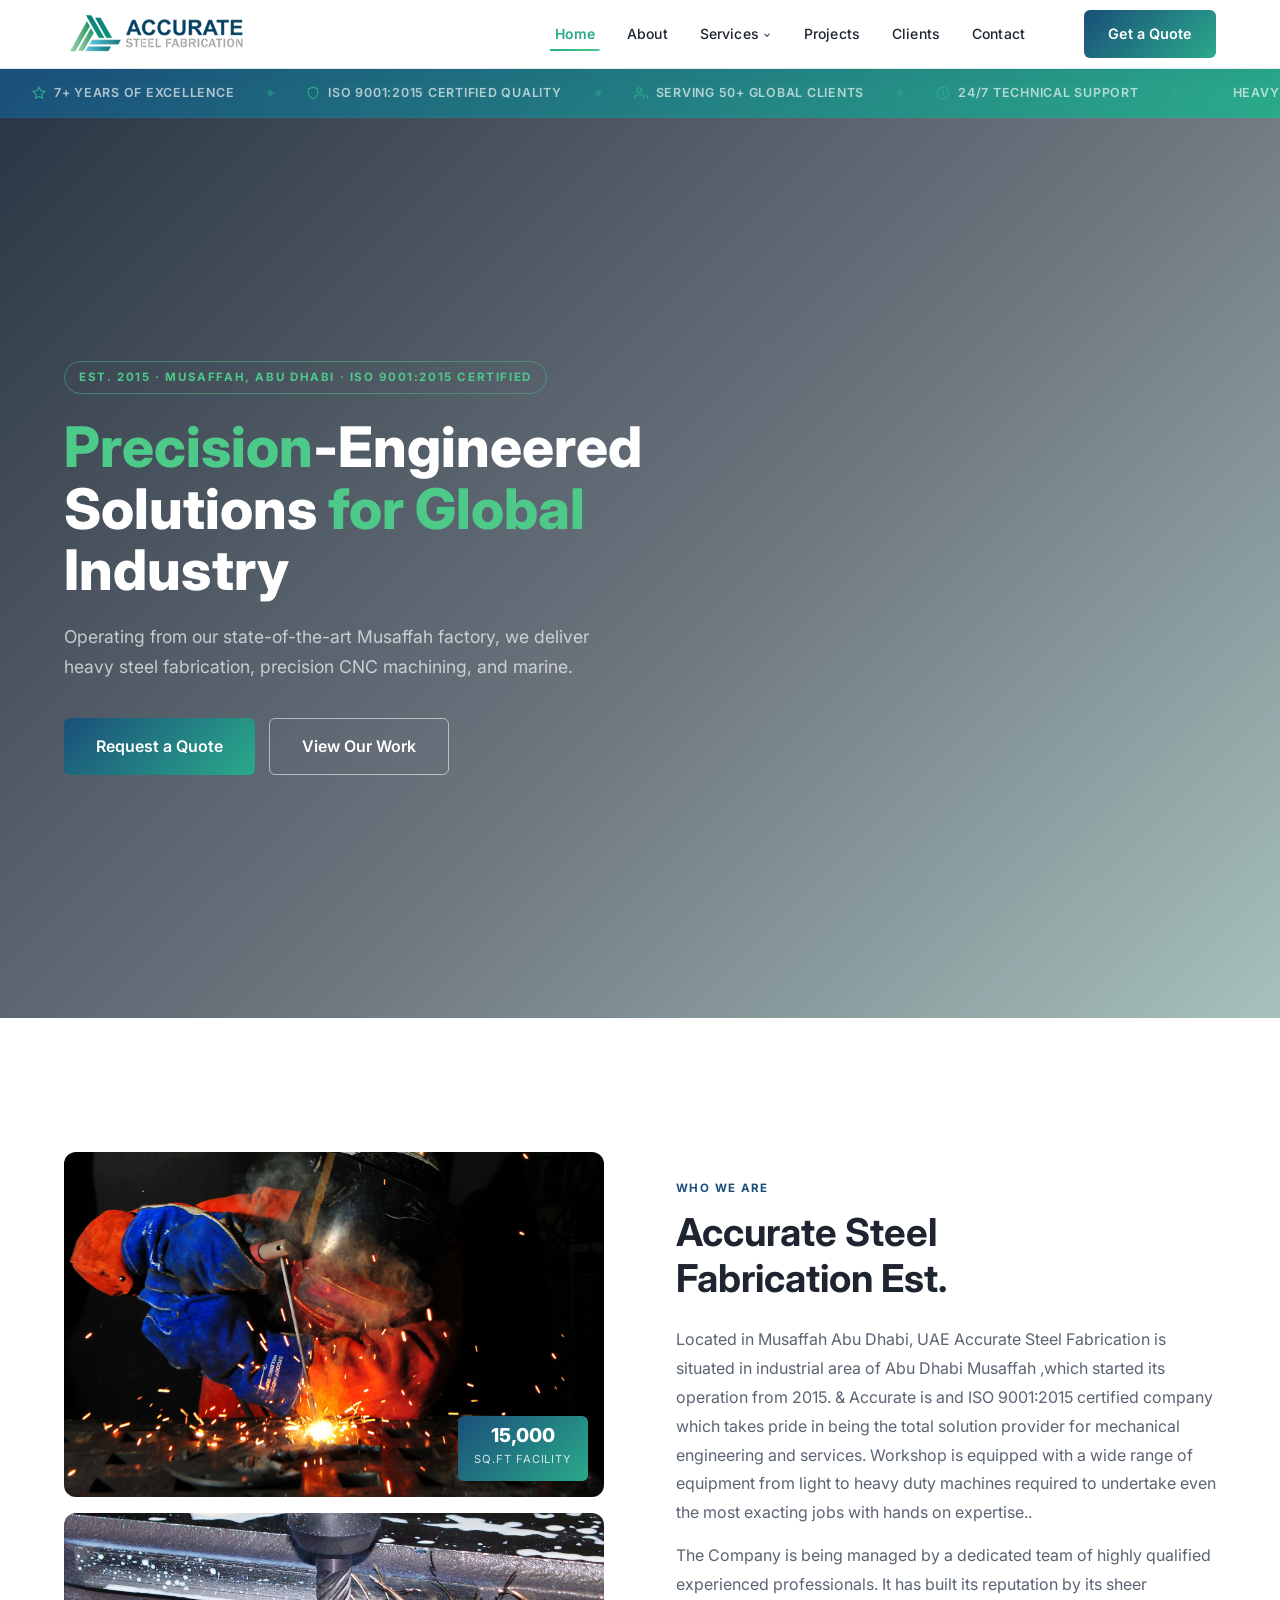
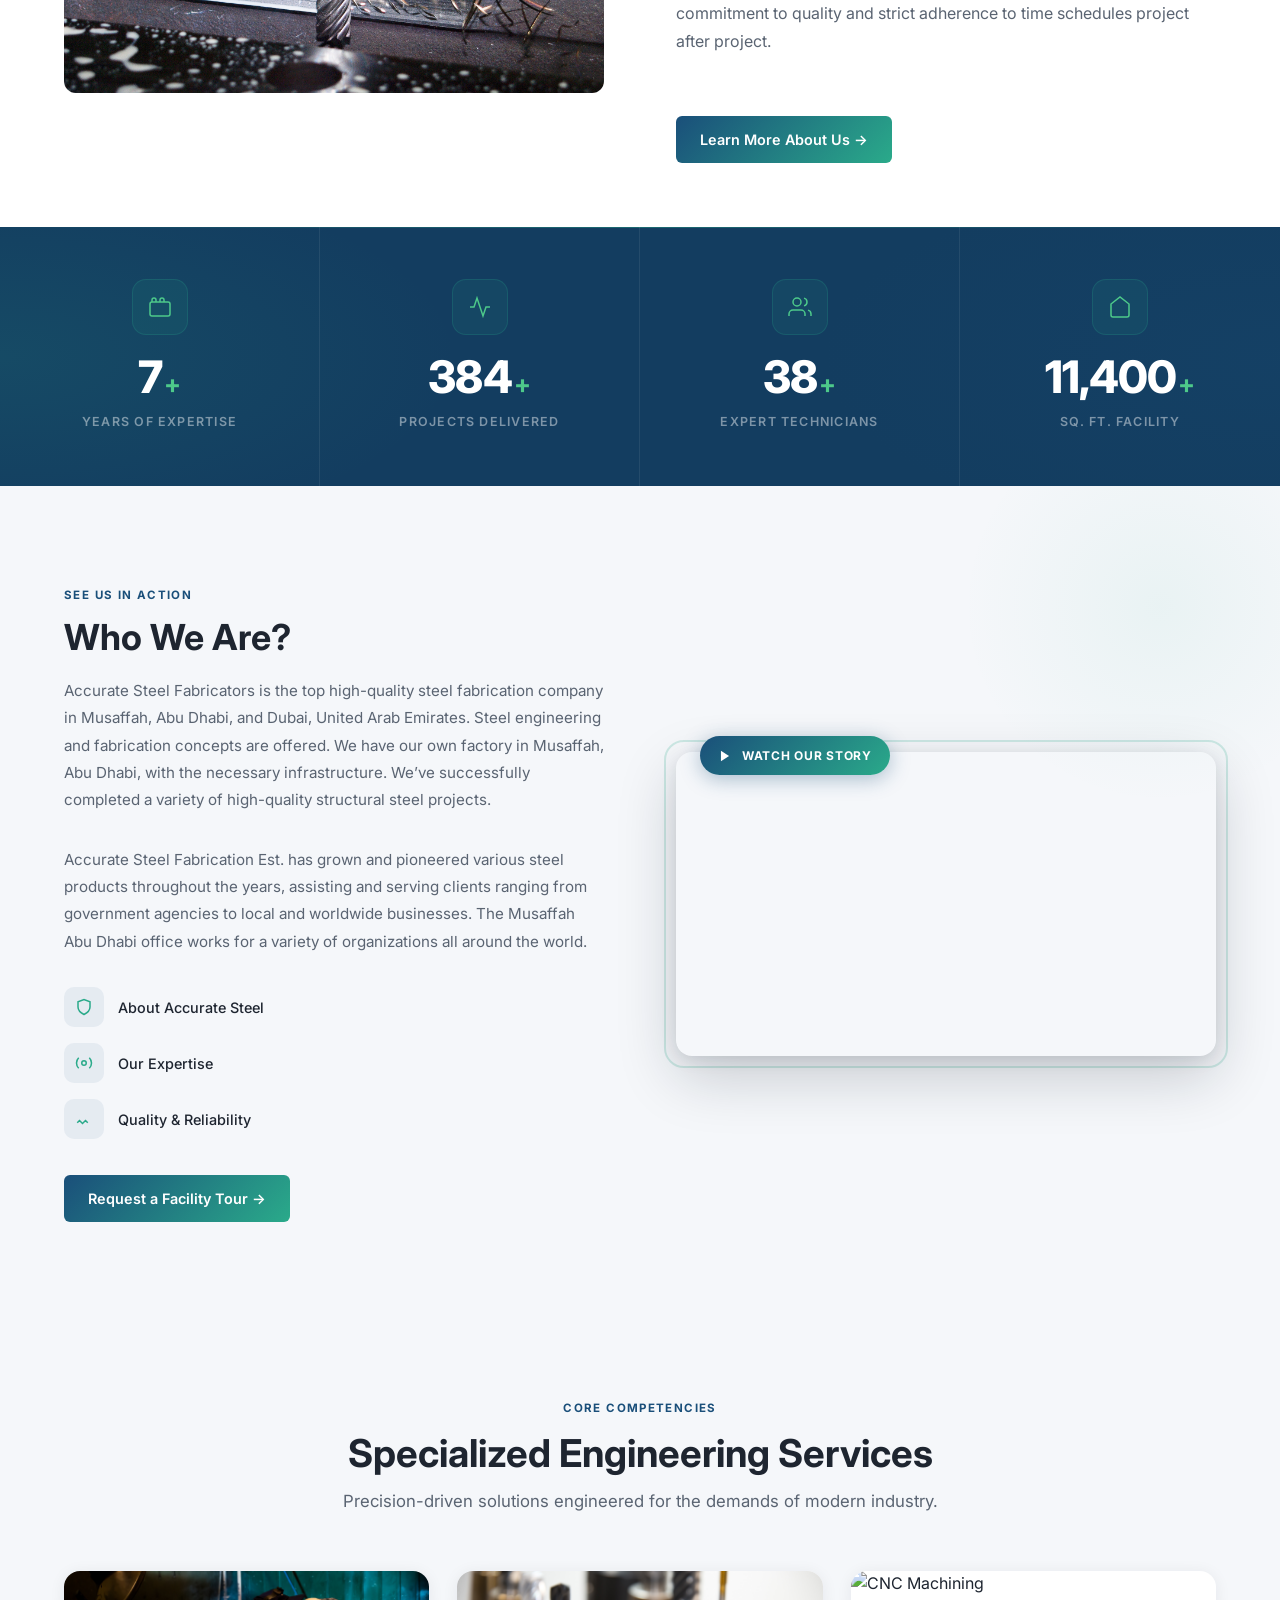
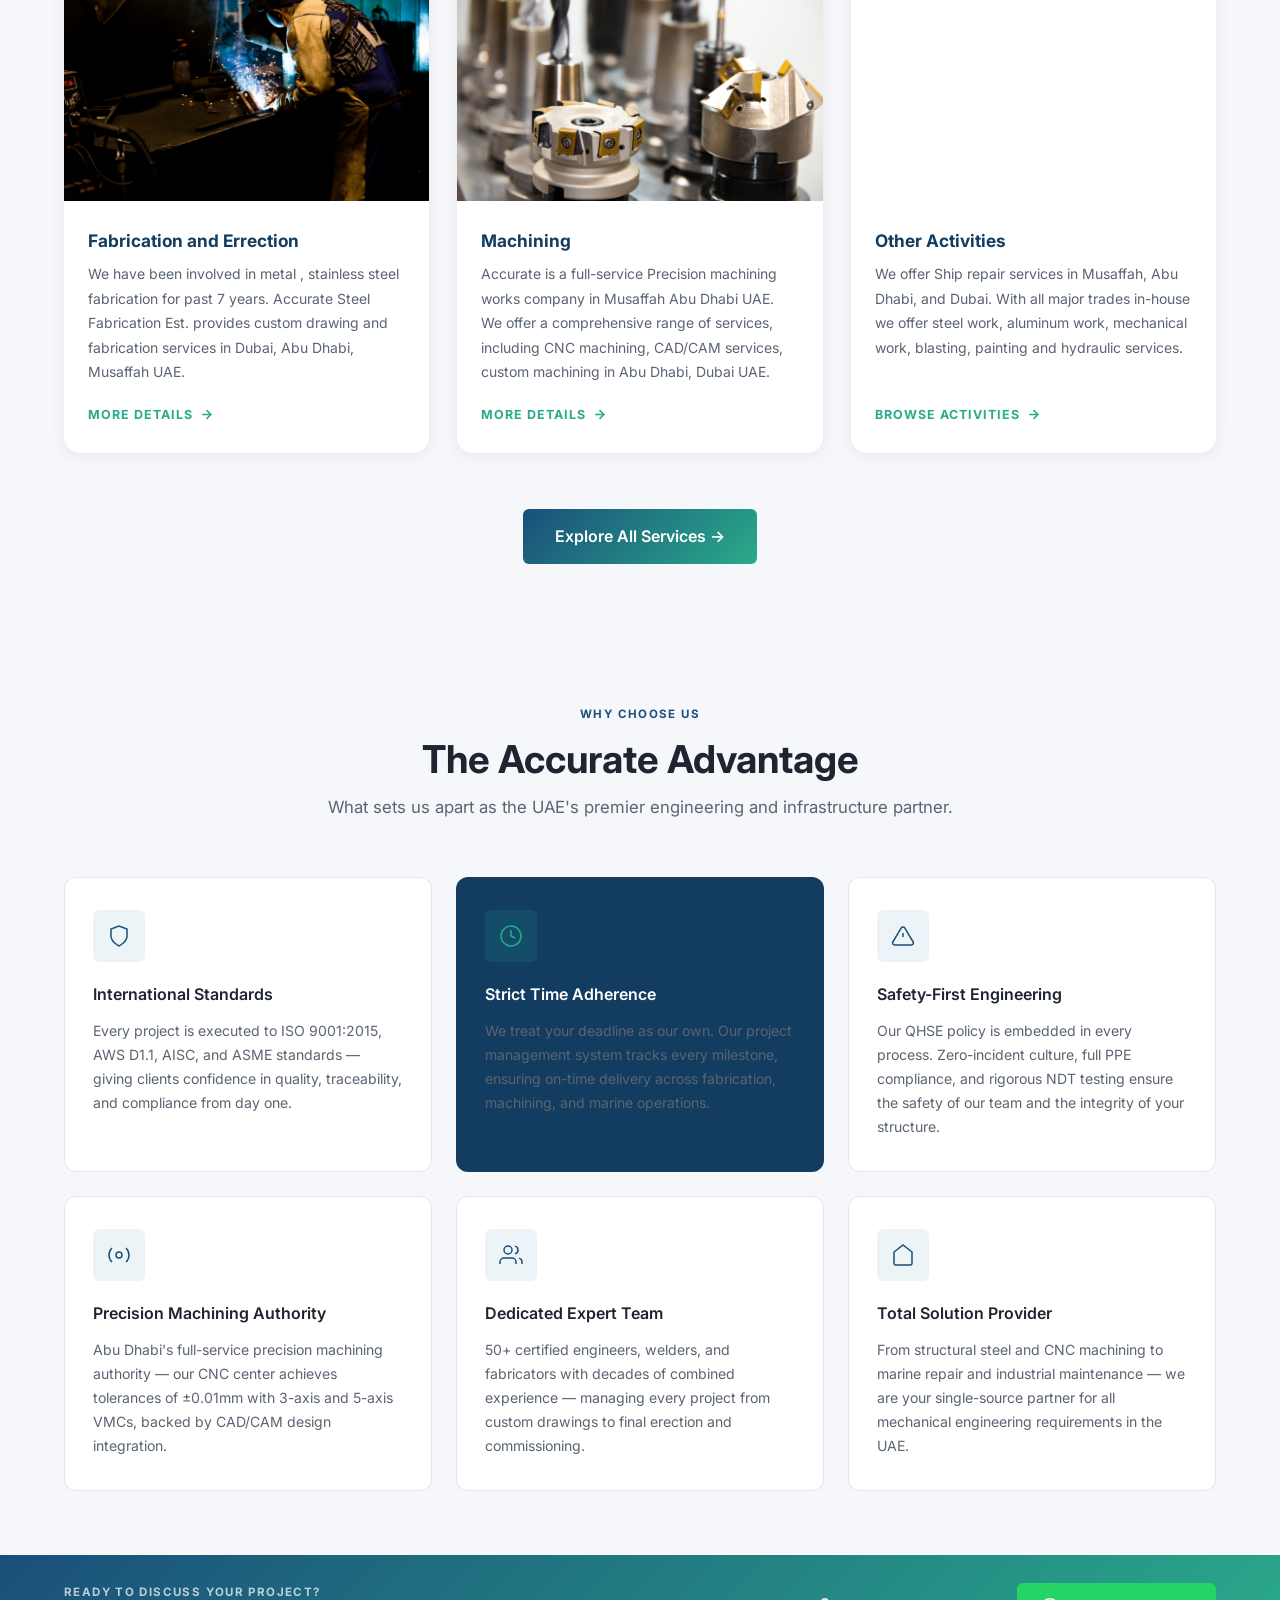
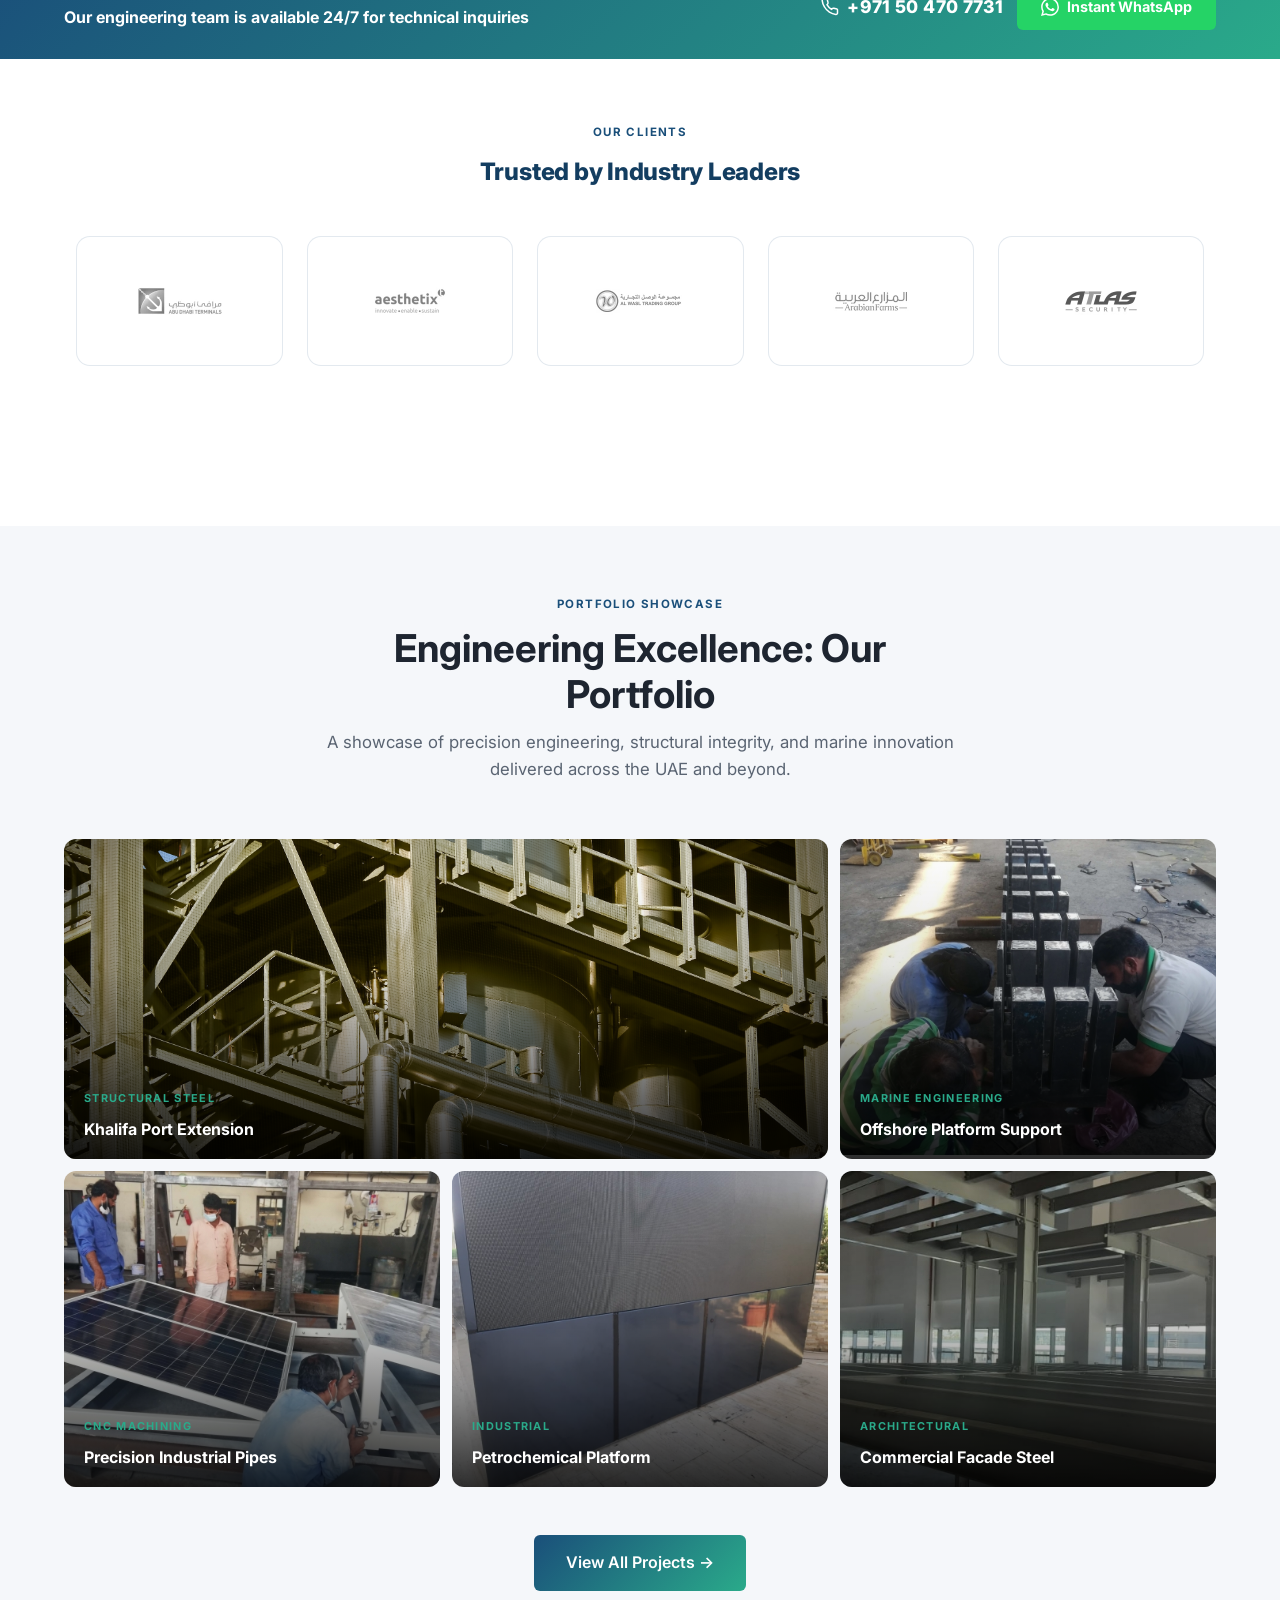
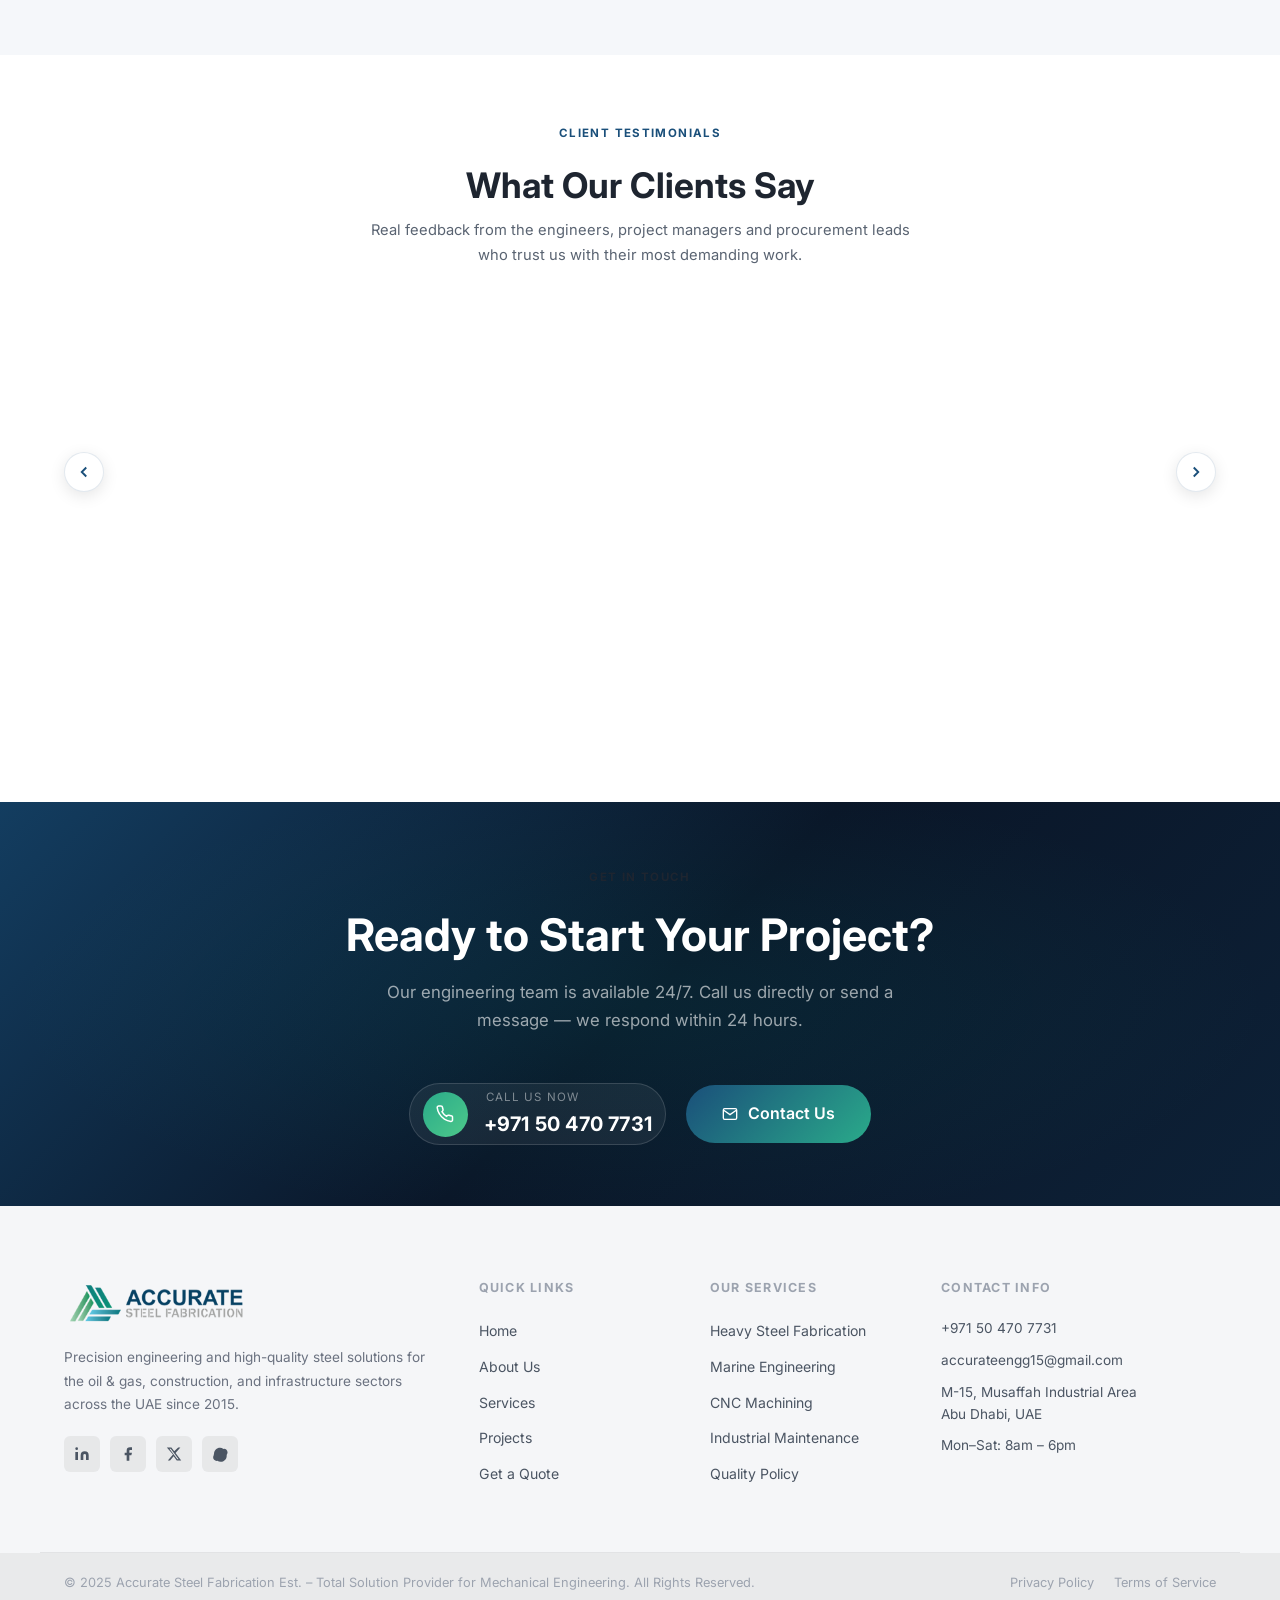
==== commit 74d87546: "save changes" ====
--- a/index.html
+++ b/index.html
@@ -1,11 +1,11 @@
-﻿<!DOCTYPE html>
+<!DOCTYPE html>
 <html lang="en">
 
 <head>
   <meta charset="UTF-8" />
   <meta name="viewport" content="width=device-width, initial-scale=1.0" />
   <title>Accurate Steel Fabrication EST | Engineering Excellence in Steel & Marine</title>
-  <link rel="stylesheet" href="css/main.css" />`n  <link rel="stylesheet" href="css/pages.css" />
+  <link rel="stylesheet" href="css/main.css" />
   <link rel="preconnect" href="https://fonts.googleapis.com" />
   <link href="https://fonts.googleapis.com/css2?family=Inter:wght@400;500;600;700;800&display=swap" rel="stylesheet" />
   <!-- Owl Carousel -->
@@ -299,8 +299,8 @@
         <div class="video-showcase-content">
           <span class="section-label">See Us In Action</span>
           <h2>Who We Are?</span></h2>
-          <p>Accurate Steel Fabricators is the top high-quality steel fabrication company in Musaffah, Abu Dhabi, and Dubai, United Arab Emirates. Steel engineering and fabrication concepts are offered. We have our own factory in Musaffah, Abu Dhabi, with the necessary infrastructure. We’ve successfully completed a variety of high-quality structural steel projects. For the formation of metal structure cutting, twisting, and collecting procedures, we use the highest building and architectural requirements. International standards are provided by us. Products of superior quality, safety, affordability, and dependability are readily handled and transferred from one location to another during construction, and can also be tailored to meet the needs of the customer.</p>
-          <p>ccurate Steel Fabrication Est. has grown and pioneered various steel products throughout the years, assisting and serving clients ranging from government agencies to local and worldwide businesses. The Musaffah Abu Dhabi office works for a variety of organizations all around the world.</p>
+          <p>Accurate Steel Fabricators is the top high-quality steel fabrication company in Musaffah, Abu Dhabi, and Dubai, United Arab Emirates. Steel engineering and fabrication concepts are offered. We have our own factory in Musaffah, Abu Dhabi, with the necessary infrastructure. We’ve successfully completed a variety of high-quality structural steel projects.</p>
+          <p>Accurate Steel Fabrication Est. has grown and pioneered various steel products throughout the years, assisting and serving clients ranging from government agencies to local and worldwide businesses. The Musaffah Abu Dhabi office works for a variety of organizations all around the world.</p>
           <div class="video-highlights">
             <div class="video-highlight">
               <div class="vh-icon">
@@ -425,85 +425,7 @@
     </div>
   </section>
 
-  <section class="trust">
-    <div class="container">
-      <!-- CERTIFICATIONS — image left, content right -->
-      <div class="certs-split">
-
-
-        <div class="certs-split__content">
-          <span class="section-label">Reliable Steel Solutions</span>
-          <h2>Strong Construction Scaffolding for Every Project</h2>
-          <p>We provide durable and secure steel scaffolding systems designed for construction sites, industrial
-            projects, and commercial buildings. Our high-quality materials ensure safety, stability, and long-lasting
-            performance for every structure.</p>
-
-          <div class="certs-cards">
-            <div class="cert-item">
-              <div class="cert-item__icon">
-                <svg viewBox="0 0 24 24" fill="none" stroke="currentColor" stroke-width="1.5" width="22" height="22">
-                  <path d="M12 22s8-4 8-10V5l-8-3-8 3v7c0 6 8 10 8 10z" />
-                </svg>
-              </div>
-              <div>
-                <strong>ISO 9001:2015</strong>
-                <span>Quality Management System</span>
-              </div>
-            </div>
-            <div class="cert-item">
-              <div class="cert-item__icon">
-                <svg viewBox="0 0 24 24" fill="none" stroke="currentColor" stroke-width="1.5" width="22" height="22">
-                  <circle cx="12" cy="8" r="6" />
-                  <path d="M15.477 12.89L17 22l-5-3-5 3 1.523-9.11" />
-                </svg>
-              </div>
-              <div>
-                <strong>AISC Compliance</strong>
-                <span>American Institute of Steel Construction</span>
-              </div>
-            </div>
-            <div class="cert-item">
-              <div class="cert-item__icon">
-                <svg viewBox="0 0 24 24" fill="none" stroke="currentColor" stroke-width="1.5" width="22" height="22">
-                  <polygon
-                    points="12 2 15.09 8.26 22 9.27 17 14.14 18.18 21.02 12 17.77 5.82 21.02 7 14.14 2 9.27 8.91 8.26 12 2" />
-                </svg>
-              </div>
-              <div>
-                <strong>AWS D1.1</strong>
-                <span>Structural Welding Code</span>
-              </div>
-            </div>
-            <div class="cert-item">
-              <div class="cert-item__icon">
-                <svg viewBox="0 0 24 24" fill="none" stroke="currentColor" stroke-width="1.5" width="22" height="22">
-                  <path d="M3 9l9-7 9 7v11a2 2 0 0 1-2 2H5a2 2 0 0 1-2-2z" />
-                </svg>
-              </div>
-              <div>
-                <strong>ASME Section IX</strong>
-                <span>Welding &amp; Brazing Qualifications</span>
-              </div>
-            </div>
-          </div>
-        </div>
-
-        <div class="certs-split__img">
-          <img src="/images/artisticoperations-construction-6475766.jpg" loading="lazy">
-          <div class="certs-split__img-badge">
-            <svg viewBox="0 0 24 24" fill="none" stroke="currentColor" stroke-width="1.5" width="28" height="28">
-              <path d="M12 22s8-4 8-10V5l-8-3-8 3v7c0 6 8 10 8 10z" />
-            </svg>
-            <div>
-              <strong>ISO 9001:2015</strong>
-              <span>Certified Since 2015</span>
-            </div>
-          </div>
-        </div>
-      </div>
-
-    </div>
-  </section>
+ 
 
   <!-- ===== THE ACCURATE ADVANTAGE ===== -->
   <section class="accurate-advantage" id="advantage">
@@ -622,80 +544,129 @@
         <p class="clients-label">Trusted by Industry Leaders</p>
         <div class="owl-carousel clients-owl">
           <div class="hcl-item">
-            <img src="images/clients/Abu-Dhabi-Ship-Building.jpg" alt="Abu Dhabi Ship Building"
-              onerror="this.style.display='none';this.nextElementSibling.style.display='flex'">
-            <span class="hcl-fallback">ADSB</span>
-          </div>
-          <div class="hcl-item">
-            <img src="images/clients/Abu-Dhabi-Terminals.jpg" alt="Abu Dhabi Terminals"
-              onerror="this.style.display='none';this.nextElementSibling.style.display='flex'">
-            <span class="hcl-fallback">AD Terminals</span>
-          </div>
-          <div class="hcl-item">
-            <img src="images/clients/Hyundai-Engineering-Abu-Dhabi.jpg" alt="Hyundai Engineering"
-              onerror="this.style.display='none';this.nextElementSibling.style.display='flex'">
-            <span class="hcl-fallback">Hyundai Eng.</span>
-          </div>
-          <div class="hcl-item">
-            <img src="images/clients/Zakher-Marine-International.jpg" alt="Zakher Marine"
-              onerror="this.style.display='none';this.nextElementSibling.style.display='flex'">
-            <span class="hcl-fallback">Zakher Marine</span>
-          </div>
-          <div class="hcl-item">
-            <img src="/images/Aesthetix-Technologies.jpg" alt="Aesthetix"
-              onerror="this.style.display='none';this.nextElementSibling.style.display='flex'">
-            <span class="hcl-fallback">DP World</span>
-          </div>
-          <div class="hcl-item">
-            <img src="/images/Emirates-Float-Glass.jpg" alt="Emirates"
-              onerror="this.style.display='none';this.nextElementSibling.style.display='flex'">
-            <span class="hcl-fallback">AL DAR</span>
-          </div>
-          <div class="hcl-item">
-            <img src="/images/Quant-Services.jpg" alt="Quant"
-              onerror="this.style.display='none';this.nextElementSibling.style.display='flex'">
-            <span class="hcl-fallback">AD Ports</span>
-          </div>
-          <div class="hcl-item">
-            <img src="/images/Star-Paper-Mill.jpg" alt="Star"
-              onerror="this.style.display='none';this.nextElementSibling.style.display='flex'">
-            <span class="hcl-fallback">TAQA</span>
-          </div>
-
-          <div class="hcl-item">
-            <img src="/images/Emirates-Steel-Industries.jpg" alt="Star"
-              onerror="this.style.display='none';this.nextElementSibling.style.display='flex'">
-            <span class="hcl-fallback">TAQA</span>
-          </div>
-          <div class="hcl-item">
-            <img src="/images/Exceed-Precast-LLC-Abu-Dhabi.jpg" alt="Star"
-              onerror="this.style.display='none';this.nextElementSibling.style.display='flex'">
-            <span class="hcl-fallback">TAQA</span>
-          </div>
-          <div class="hcl-item">
-            <img src="/images/Elcome.jpg" alt="Star"
-              onerror="this.style.display='none';this.nextElementSibling.style.display='flex'">
-            <span class="hcl-fallback">TAQA</span>
-          </div>
-          <div class="hcl-item">
-            <img src="/images/DCN-Diving-Abu-Dhabi.jpg" alt="Star"
-              onerror="this.style.display='none';this.nextElementSibling.style.display='flex'">
-            <span class="hcl-fallback">TAQA</span>
-          </div>
-          <div class="hcl-item">
-            <img src="/images/Connectiv-FZC.jpg" alt="Star"
-              onerror="this.style.display='none';this.nextElementSibling.style.display='flex'">
-            <span class="hcl-fallback">TAQA</span>
-          </div>
-          <div class="hcl-item">
-            <img src="/images/Bohra-IT-Solutions.jpg" alt="Star"
-              onerror="this.style.display='none';this.nextElementSibling.style.display='flex'">
-            <span class="hcl-fallback">TAQA</span>
-          </div>
-          <div class="hcl-item">
-            <img src="/images/Baniyas-Concrete-Products.jpg" alt="Star"
-              onerror="this.style.display='none';this.nextElementSibling.style.display='flex'">
-            <span class="hcl-fallback">TAQA</span>
+            <img src="/images/clients/Abu-Dhabi-Ports.jpg" alt="Abu-Dhabi-Ports"
+              onerror="this.style.display='none';this.nextElementSibling.style.display='flex'">
+            <span class="hcl-fallback">Abu-Dhabi-Ports</span>
+          </div>
+          <div class="hcl-item">
+            <img src="/images/clients/Abu-Dhabi-Terminals.jpg" alt="Abu Dhabi Terminals"
+              onerror="this.style.display='none';this.nextElementSibling.style.display='flex'">
+            <span class="hcl-fallback">Abu-Dhabi-Terminals</span>
+          </div>
+          <div class="hcl-item">
+            <img src="images/clients/Aesthetix-Technologies.jpg" alt="Aesthetix-Technologie"
+              onerror="this.style.display='none';this.nextElementSibling.style.display='flex'">
+            <span class="hcl-fallback">Aesthetix-Technologie</span>
+          </div>
+          <div class="hcl-item">
+            <img src="images/clients/Al-Wasl-Trading-Group.jpg" alt="Al Wasl Trading Group"
+              onerror="this.style.display='none';this.nextElementSibling.style.display='flex'">
+            <span class="hcl-fallback">Al Wasl Trading Group</span>
+          </div>
+          <div class="hcl-item">
+            <img src="/images/clients/Arabian-Farms.jpg" alt="Arabian Farms"
+              onerror="this.style.display='none';this.nextElementSibling.style.display='flex'">
+            <span class="hcl-fallback">Arabian Farms</span>
+          </div>
+          <div class="hcl-item">
+            <img src="/images/clients/Atlas-Group.jpg" alt="Atlas-Group"
+              onerror="this.style.display='none';this.nextElementSibling.style.display='flex'">
+            <span class="hcl-fallback">Atlas-Group</span>
+          </div>
+          <div class="hcl-item">
+            <img src="/images/clients/Baniyas-Concrete-Products.jpg" alt="Baniyas-Concrete-Products"
+              onerror="this.style.display='none';this.nextElementSibling.style.display='flex'">
+            <span class="hcl-fallback">Baniyas-Concrete-Products</span>
+          </div>
+          <div class="hcl-item">
+            <img src="/images/clients/Belmark.jpg" alt="Belmark"
+              onerror="this.style.display='none';this.nextElementSibling.style.display='flex'">
+            <span class="hcl-fallback">Belmark</span>
+          </div>
+          <div class="hcl-item">
+            <img src="/images/clients/Bohra-IT-Solutions.jpg" alt="Bohra-IT-Solutions"
+              onerror="this.style.display='none';this.nextElementSibling.style.display='flex'">
+            <span class="hcl-fallback">Bohra-IT-Solutions</span>
+          </div>
+          <div class="hcl-item">
+            <img src="/images/clients/Connectiv-FZC.jpg" alt="Connectiv-FZC"
+              onerror="this.style.display='none';this.nextElementSibling.style.display='flex'">
+            <span class="hcl-fallback">Connectiv-FZC</span>
+          </div>
+          <div class="hcl-item">
+            <img src="/images/clients/DCN-Diving-Abu-Dhabi.jpg" alt="DCN-Diving-Abu-Dhabi"
+              onerror="this.style.display='none';this.nextElementSibling.style.display='flex'">
+            <span class="hcl-fallback">DCN-Diving-Abu-Dhabi</span>
+          </div>
+          <div class="hcl-item">
+            <img src="/images/clients/Elcome.jpg" alt="Elcome"
+              onerror="this.style.display='none';this.nextElementSibling.style.display='flex'">
+            <span class="hcl-fallback">Elcome</span>
+          </div>
+          <div class="hcl-item">
+            <img src="/images/clients/Emarat-Europe.jpg" alt="Emarat-Europe"
+              onerror="this.style.display='none';this.nextElementSibling.style.display='flex'">
+            <span class="hcl-fallback">Emarat-Europe</span>
+          </div>
+          <div class="hcl-item">
+            <img src="/images/clients/Emirates-Float-Glass.jpg" alt="Emirates-Float-Glass"
+              onerror="this.style.display='none';this.nextElementSibling.style.display='flex'">
+            <span class="hcl-fallback">Emirates-Float-Glass</span>
+          </div>
+          <div class="hcl-item">
+            <img src="/images/clients/Emirates-Steel-Industries.jpg" alt="Emirates-Steel-Industries"
+              onerror="this.style.display='none';this.nextElementSibling.style.display='flex'">
+            <span class="hcl-fallback">Emirates-Steel-Industries</span>
+          </div>
+           <div class="hcl-item">
+            <img src="/images/clients/Exceed-Precast-LLC-Abu-Dhabi.jpg" alt="Exceed-Precast-LLC-Abu-Dhabi"
+              onerror="this.style.display='none';this.nextElementSibling.style.display='flex'">
+            <span class="hcl-fallback">Exceed-Precast-LLC-Abu-Dhabi</span>
+          </div>
+           <div class="hcl-item">
+            <img src="/images/clients/Fedral-Transformers-LLC-Abu-Dhabi.jpg" alt="Fedral-Transformers-LLC-Abu-Dhabi"
+              onerror="this.style.display='none';this.nextElementSibling.style.display='flex'">
+            <span class="hcl-fallback">Fedral-Transformers-LLC-Abu-Dhabi</span>
+          </div>
+           <div class="hcl-item">
+            <img src="/images/clients/Gulf-Lime-LLC-Abu-Dhabi.jpg" alt="Gulf-Lime-LLC-Abu-Dhabi"
+              onerror="this.style.display='none';this.nextElementSibling.style.display='flex'">
+            <span class="hcl-fallback">Gulf-Lime-LLC-Abu-Dhabi</span>
+          </div>
+           <div class="hcl-item">
+            <img src="/images/clients/Hyundai-Engineering-Abu-Dhabi.jpg" alt="Hyundai-Engineering-Abu-Dhabi"
+              onerror="this.style.display='none';this.nextElementSibling.style.display='flex'">
+            <span class="hcl-fallback">Hyundai-Engineering-Abu-Dhabi</span>
+          </div>
+           <div class="hcl-item">
+            <img src="/images/clients/Quant-Services.jpg" alt="Quant-Services"
+              onerror="this.style.display='none';this.nextElementSibling.style.display='flex'">
+            <span class="hcl-fallback">Quant-Services</span>
+          </div>
+           <div class="hcl-item">
+            <img src="/images/clients/Star-Paper-Mill.jpg" alt="Star-Paper-Mill"
+              onerror="this.style.display='none';this.nextElementSibling.style.display='flex'">
+            <span class="hcl-fallback">Star-Paper-Mill</span>
+          </div>
+           <div class="hcl-item">
+            <img src="/images/clients/Trojan-Holdings.jpg" alt="Trojan-Holdings"
+              onerror="this.style.display='none';this.nextElementSibling.style.display='flex'">
+            <span class="hcl-fallback">Trojan-Holdings</span>
+          </div>
+           <div class="hcl-item">
+            <img src="/images/clients/Zakher-Marine-International.jpg" alt="Zakher-Marine-International"
+              onerror="this.style.display='none';this.nextElementSibling.style.display='flex'">
+            <span class="hcl-fallback">Zakher-Marine-International</span>
+          </div>
+           <div class="hcl-item">
+            <img src="/images/clients/Union-Pipes-Industry.jpg" alt="Union-Pipes-Industry"
+              onerror="this.style.display='none';this.nextElementSibling.style.display='flex'">
+            <span class="hcl-fallback">Union-Pipes-Industry</span>
+          </div>
+           <div class="hcl-item">
+            <img src="/images/clients/Abu-Dhabi-Ship-Building.jpg" alt="Abu-Dhabi-Ship-Building"
+              onerror="this.style.display='none';this.nextElementSibling.style.display='flex'">
+            <span class="hcl-fallback">Abu-Dhabi-Ship-Building</span>
           </div>
         </div>
       </div>
@@ -1054,4 +1025,4 @@
   </script>
 </body>
 
-</html>
+</html>
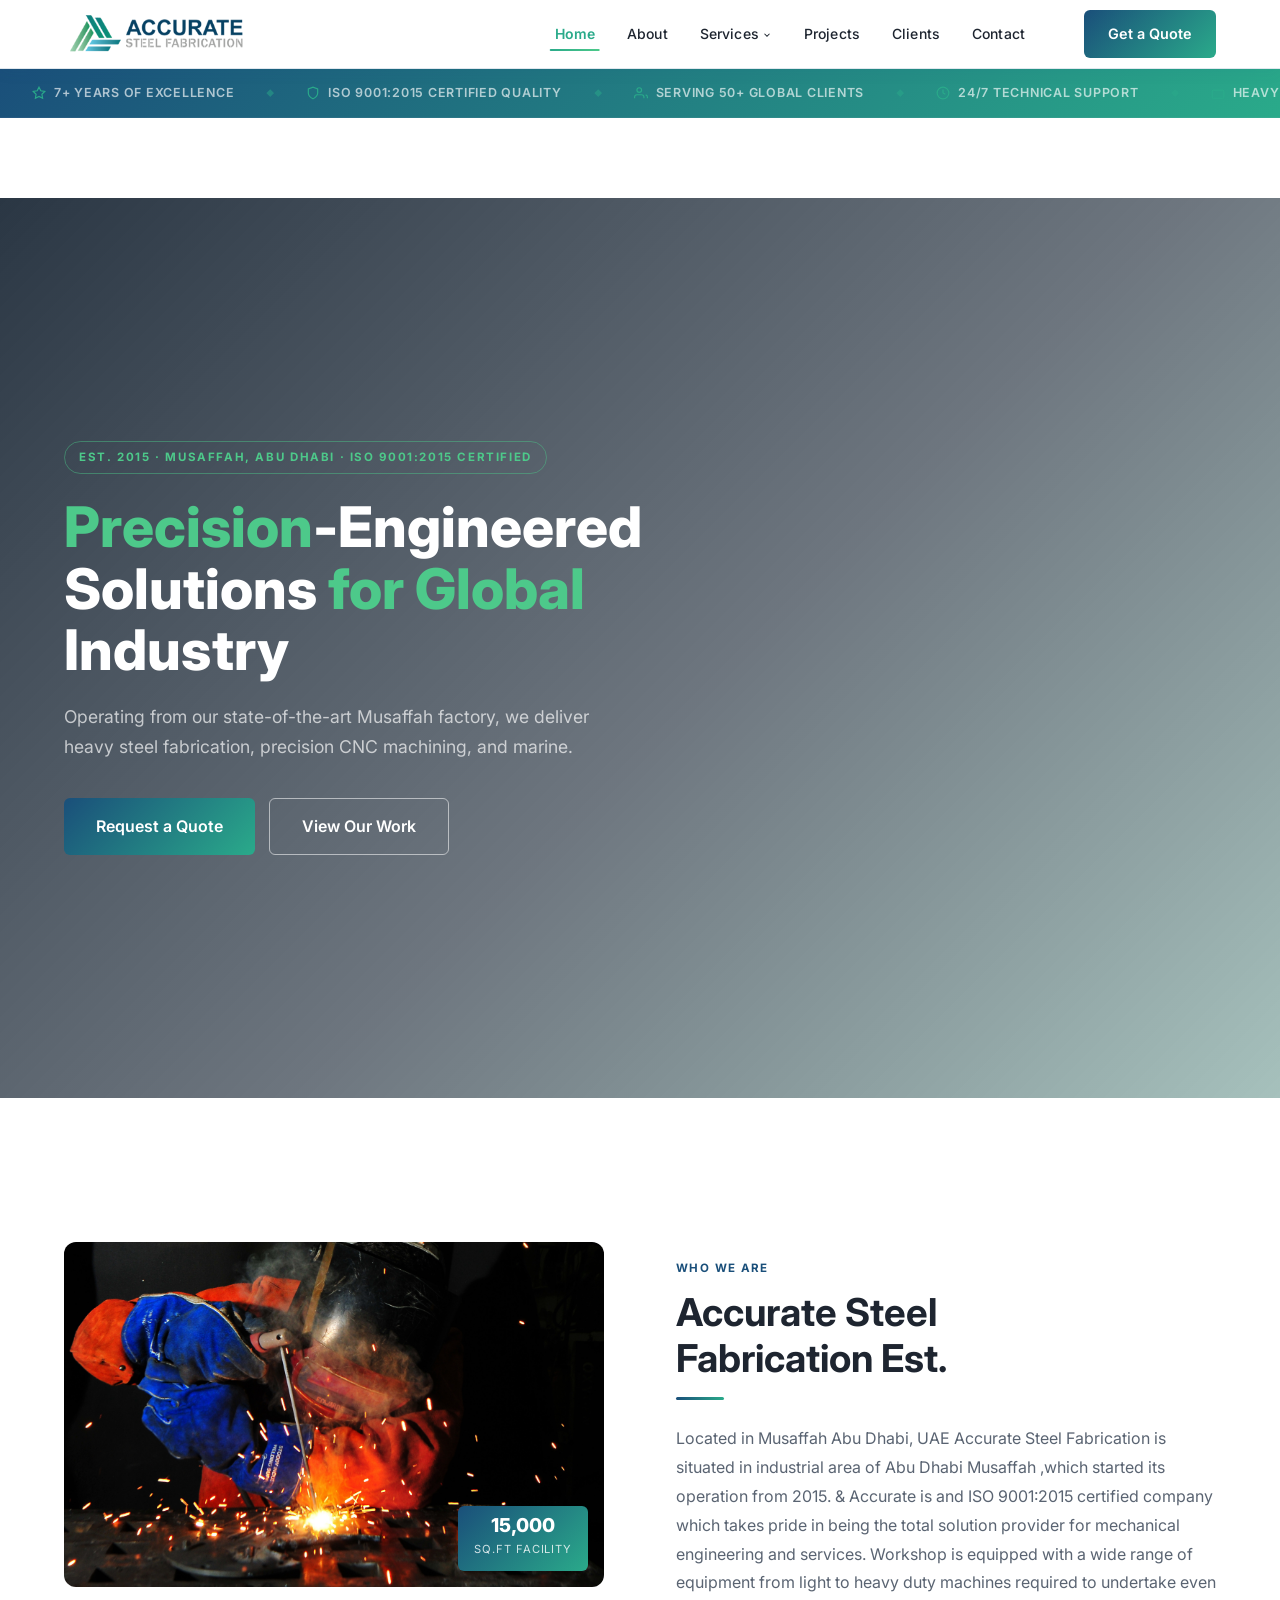
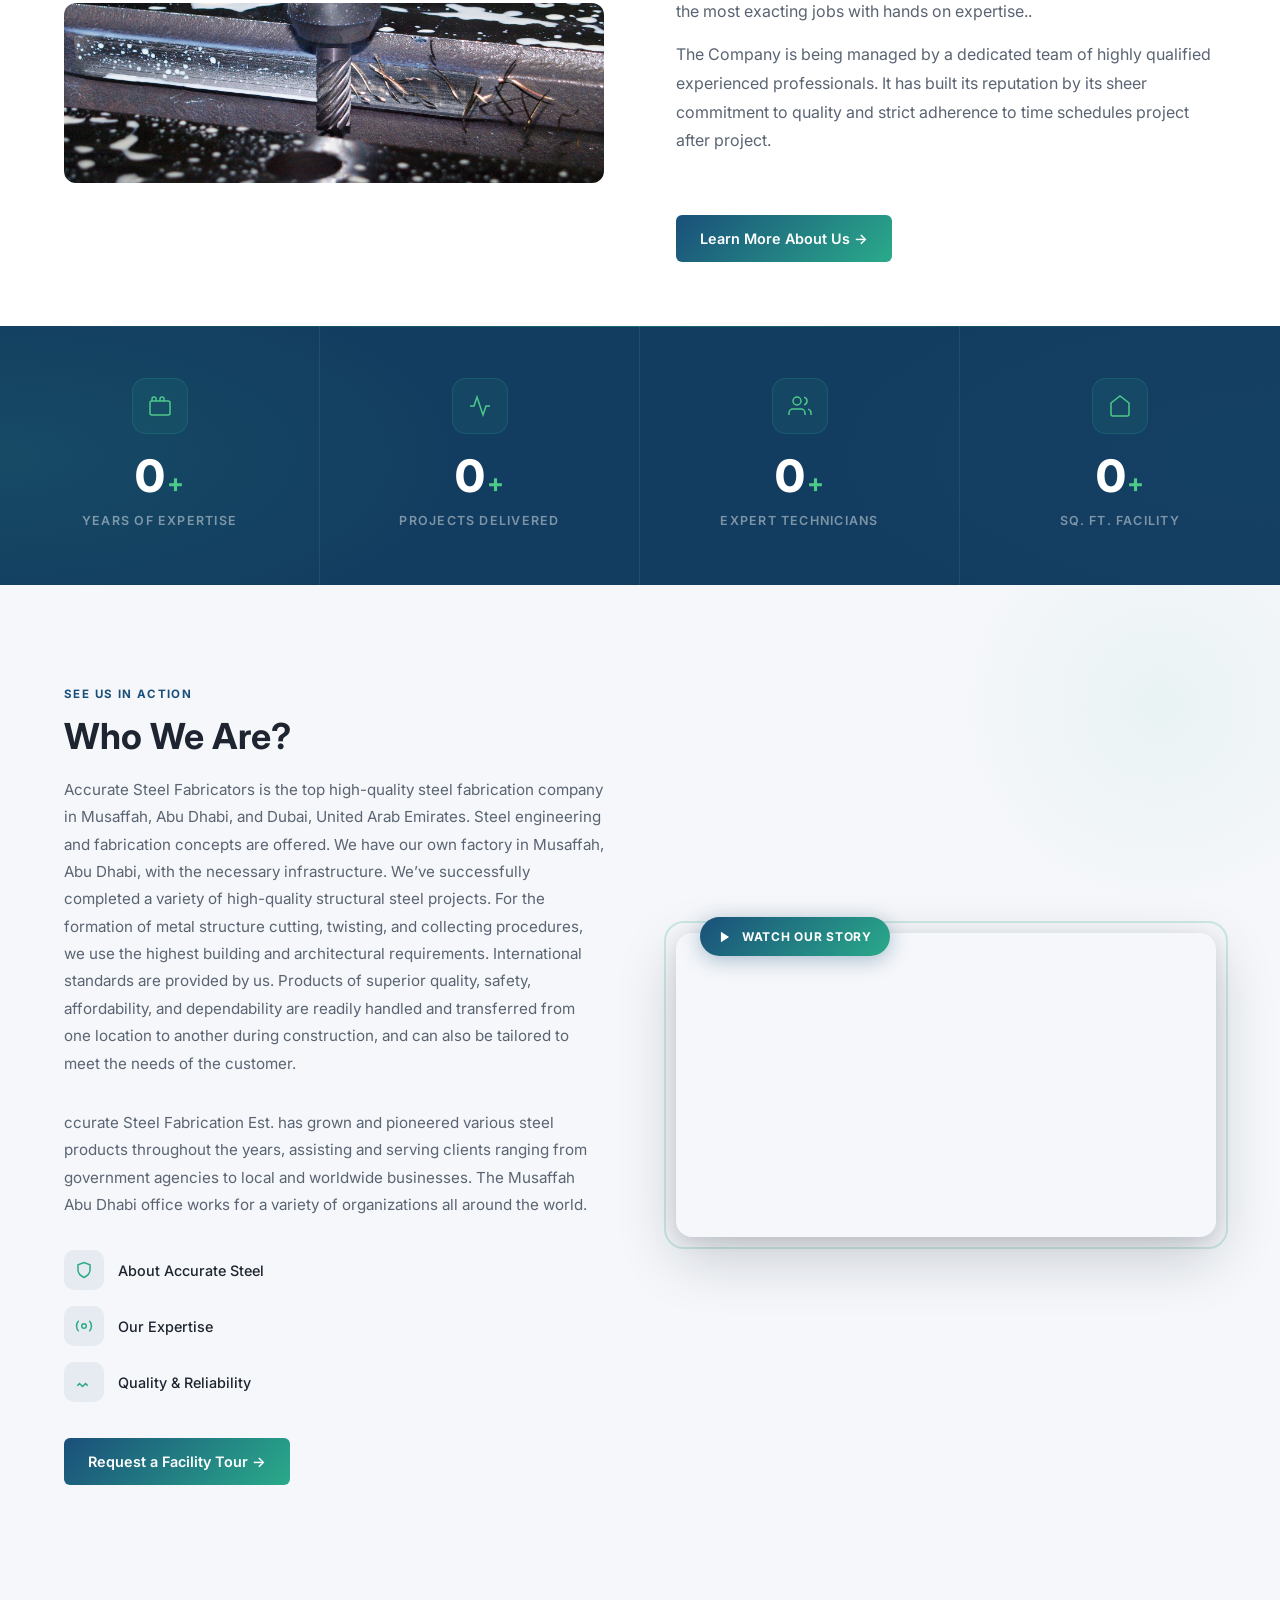
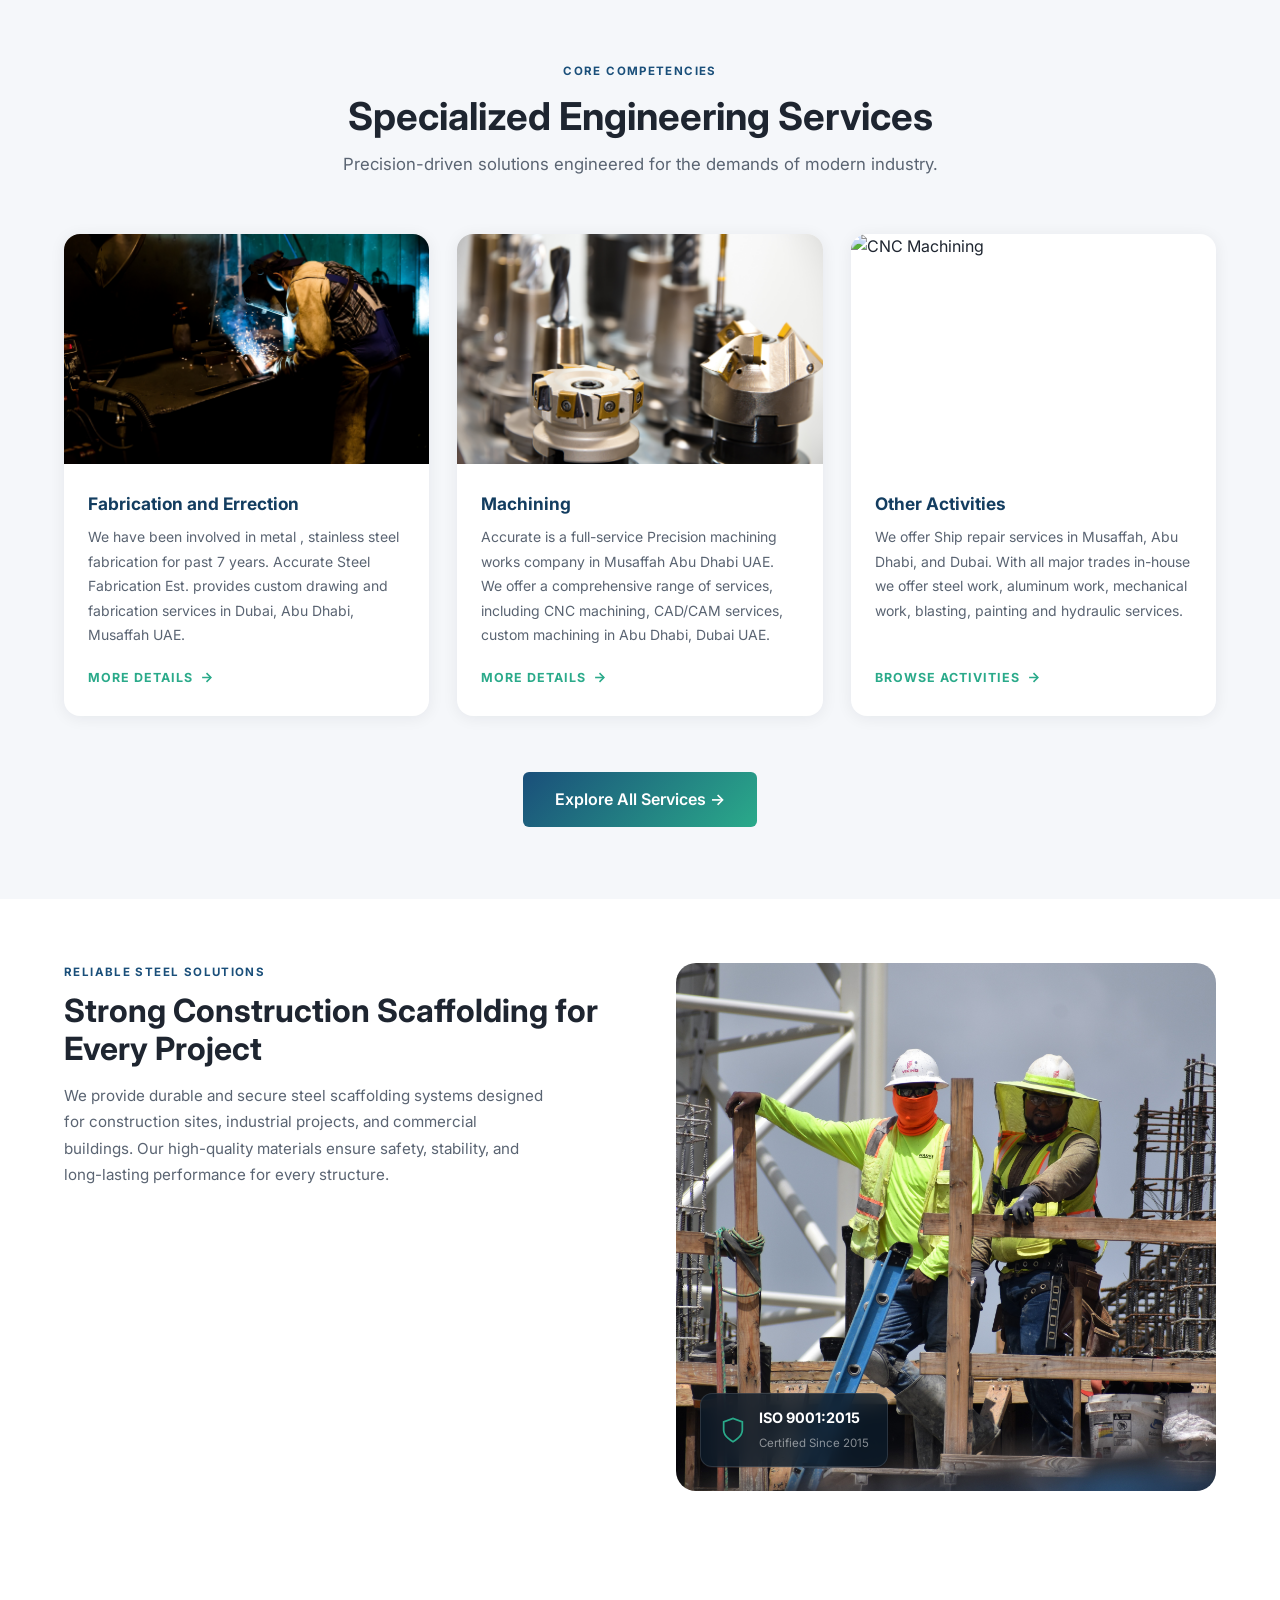
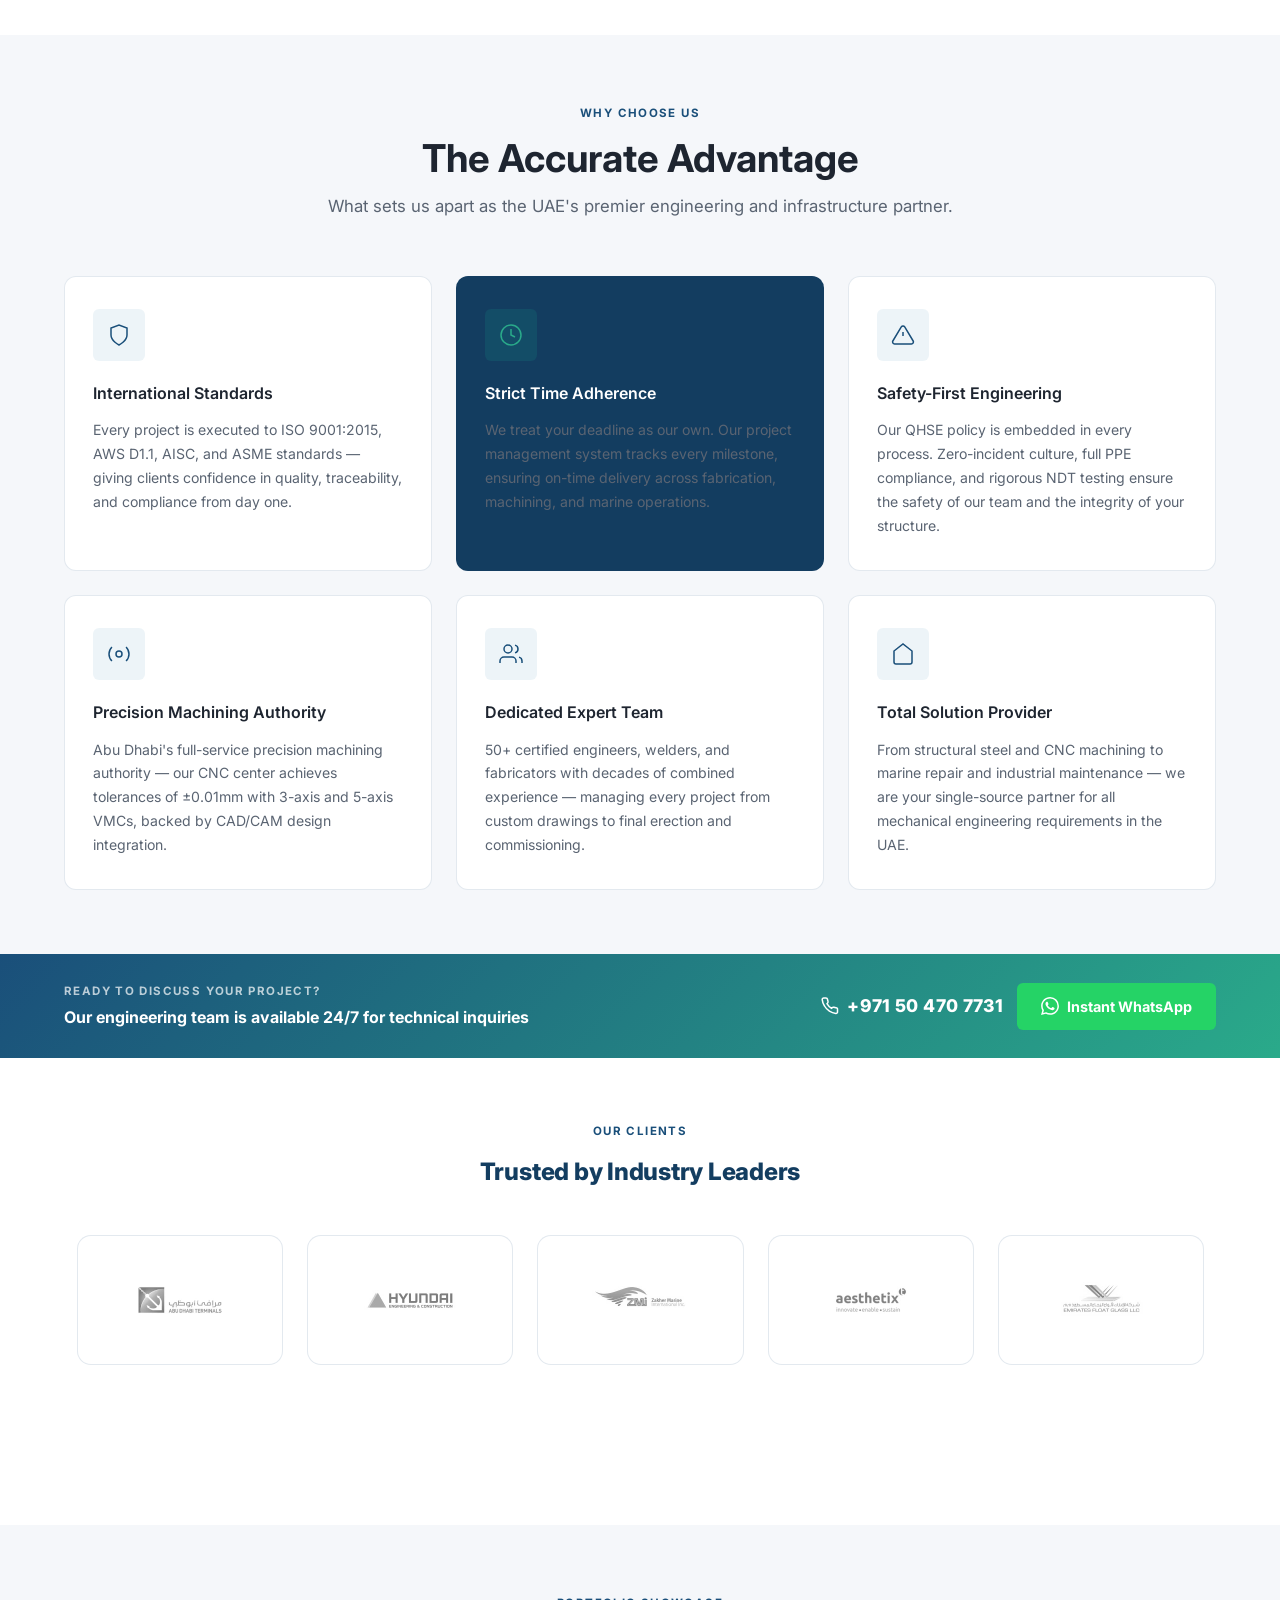
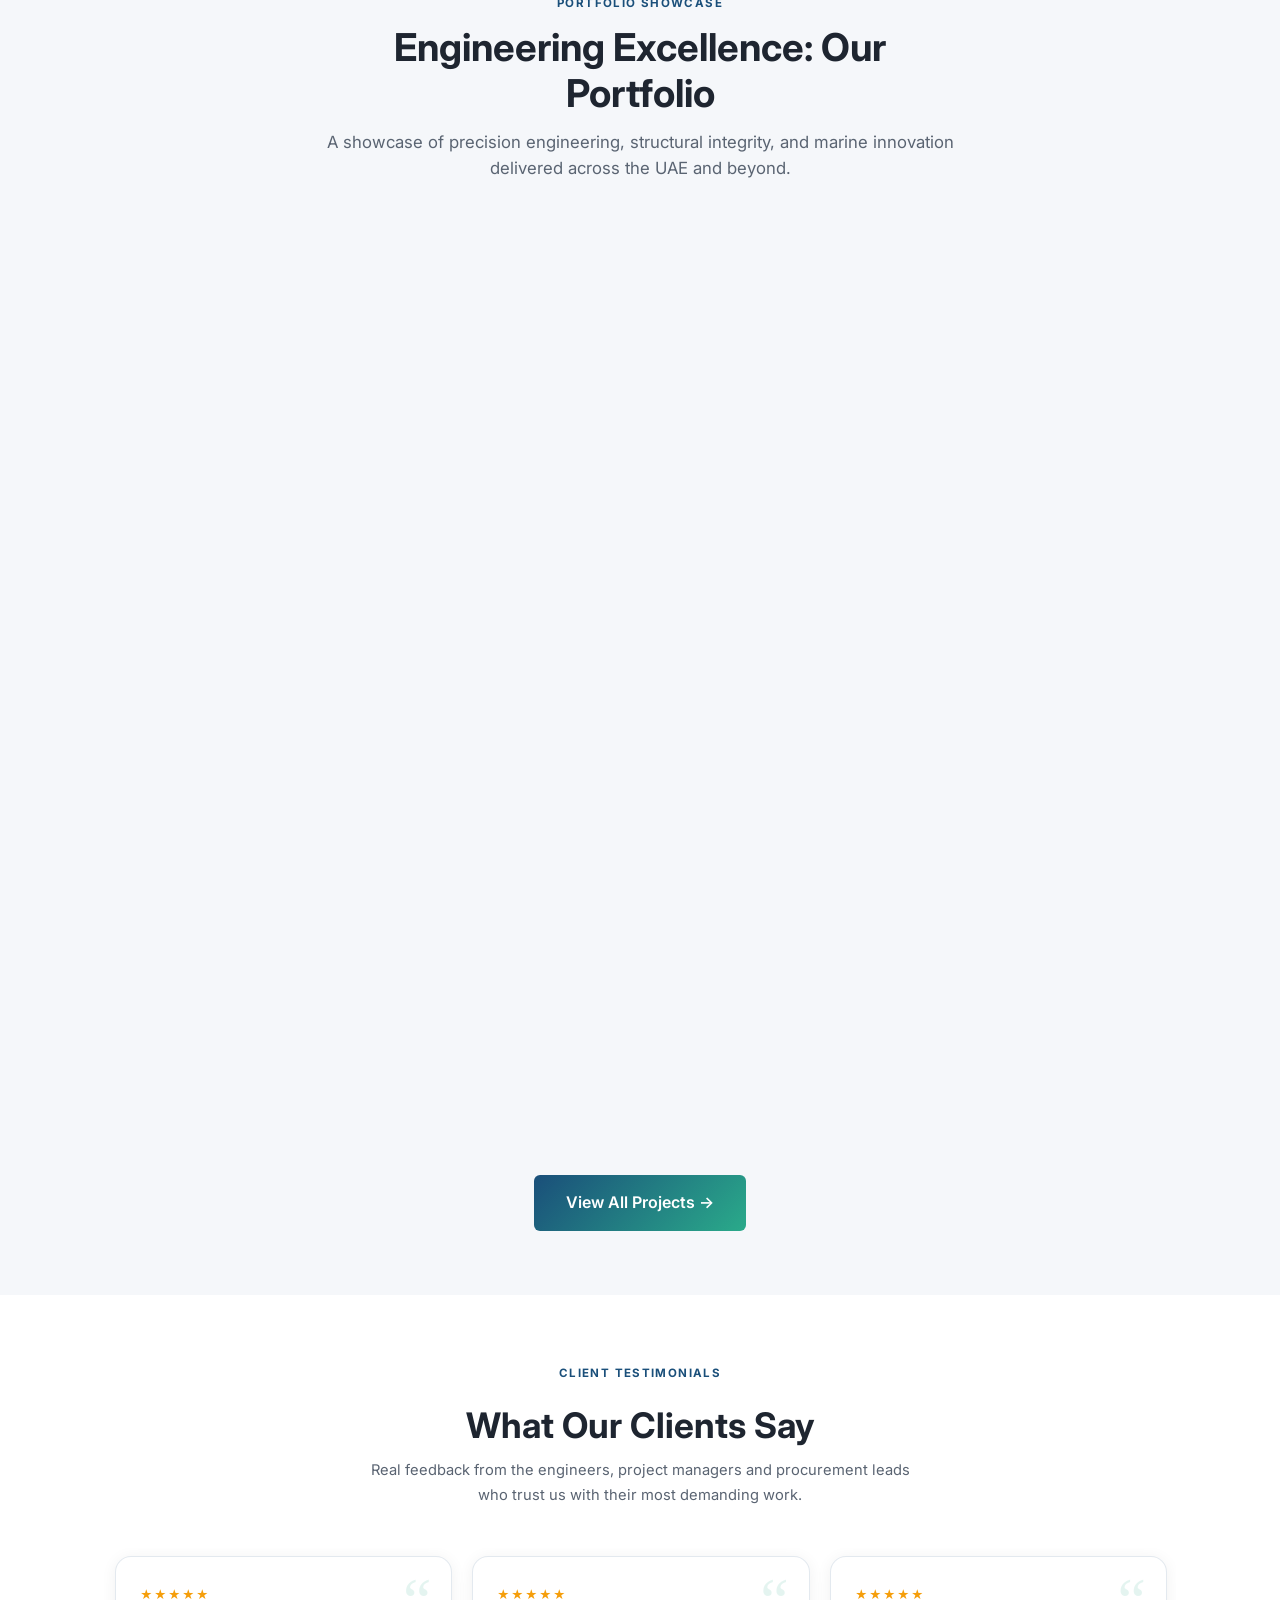
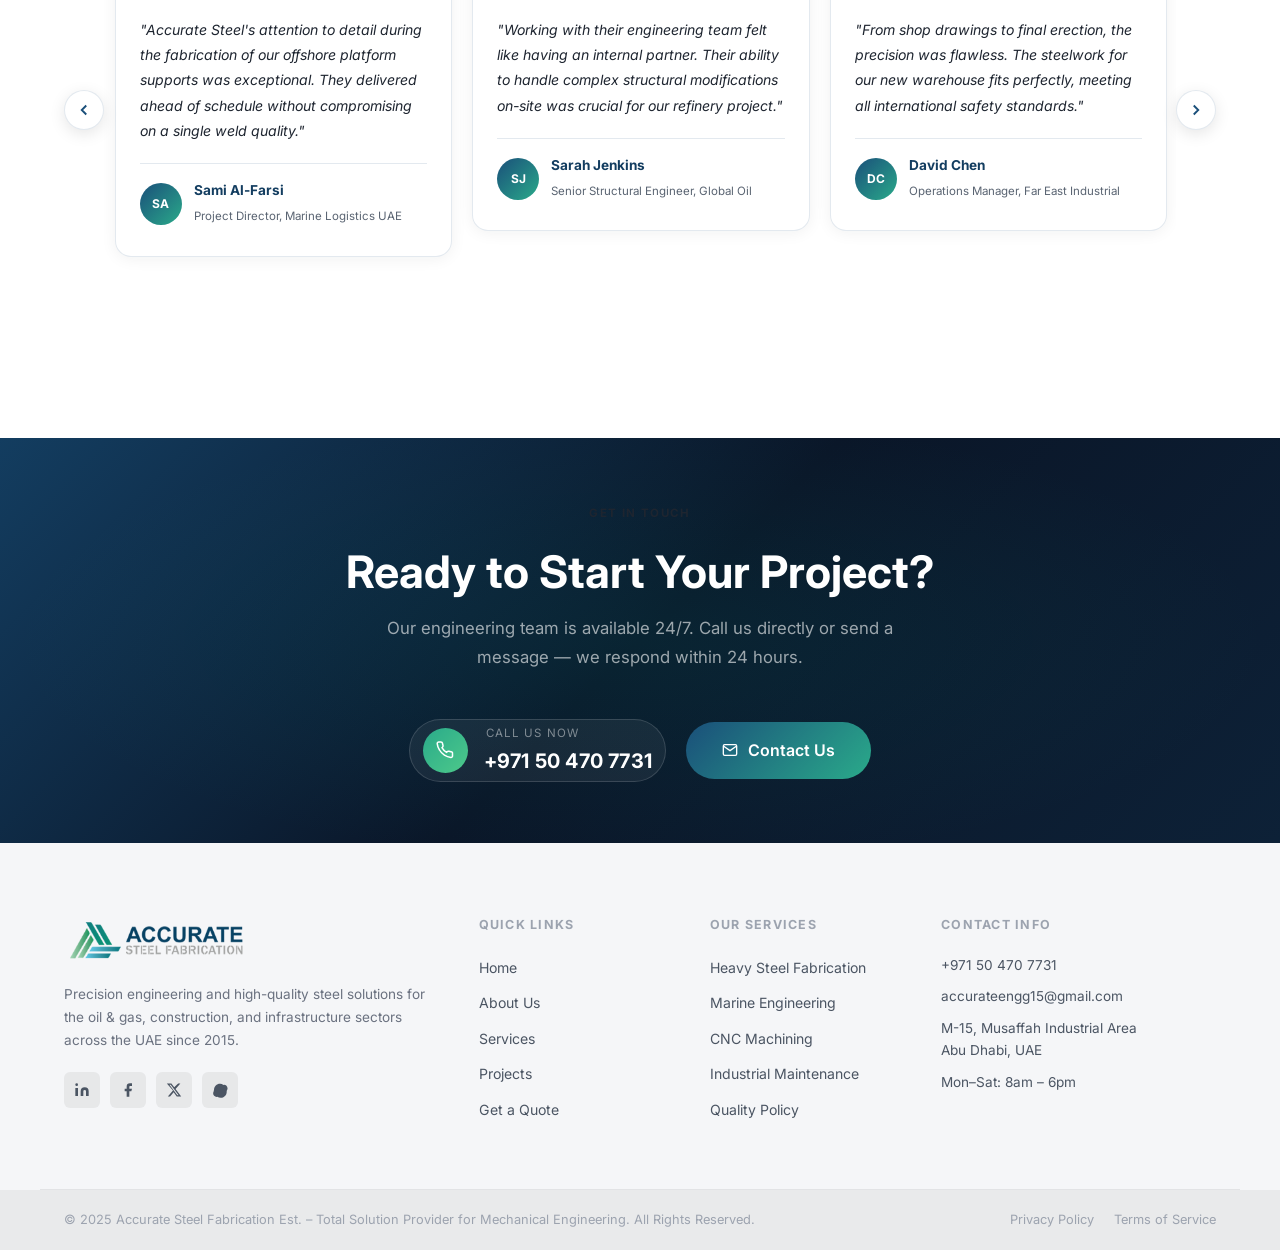
==== commit 20bc6373: "changs" ====
--- a/index.html
+++ b/index.html
@@ -1,4 +1,4 @@
-<!DOCTYPE html>
+﻿<!DOCTYPE html>
 <html lang="en">
 
 <head>
@@ -6,6 +6,7 @@
   <meta name="viewport" content="width=device-width, initial-scale=1.0" />
   <title>Accurate Steel Fabrication EST | Engineering Excellence in Steel & Marine</title>
   <link rel="stylesheet" href="css/main.css" />
+  <link rel="stylesheet" href="css/pages.css" />
   <link rel="preconnect" href="https://fonts.googleapis.com" />
   <link href="https://fonts.googleapis.com/css2?family=Inter:wght@400;500;600;700;800&display=swap" rel="stylesheet" />
   <!-- Owl Carousel -->
@@ -299,8 +300,8 @@
         <div class="video-showcase-content">
           <span class="section-label">See Us In Action</span>
           <h2>Who We Are?</span></h2>
-          <p>Accurate Steel Fabricators is the top high-quality steel fabrication company in Musaffah, Abu Dhabi, and Dubai, United Arab Emirates. Steel engineering and fabrication concepts are offered. We have our own factory in Musaffah, Abu Dhabi, with the necessary infrastructure. We’ve successfully completed a variety of high-quality structural steel projects.</p>
-          <p>Accurate Steel Fabrication Est. has grown and pioneered various steel products throughout the years, assisting and serving clients ranging from government agencies to local and worldwide businesses. The Musaffah Abu Dhabi office works for a variety of organizations all around the world.</p>
+          <p>Accurate Steel Fabricators is the top high-quality steel fabrication company in Musaffah, Abu Dhabi, and Dubai, United Arab Emirates. Steel engineering and fabrication concepts are offered. We have our own factory in Musaffah, Abu Dhabi, with the necessary infrastructure. We’ve successfully completed a variety of high-quality structural steel projects. For the formation of metal structure cutting, twisting, and collecting procedures, we use the highest building and architectural requirements. International standards are provided by us. Products of superior quality, safety, affordability, and dependability are readily handled and transferred from one location to another during construction, and can also be tailored to meet the needs of the customer.</p>
+          <p>ccurate Steel Fabrication Est. has grown and pioneered various steel products throughout the years, assisting and serving clients ranging from government agencies to local and worldwide businesses. The Musaffah Abu Dhabi office works for a variety of organizations all around the world.</p>
           <div class="video-highlights">
             <div class="video-highlight">
               <div class="vh-icon">
@@ -425,7 +426,85 @@
     </div>
   </section>
 
- 
+  <section class="trust">
+    <div class="container">
+      <!-- CERTIFICATIONS — image left, content right -->
+      <div class="certs-split">
+
+
+        <div class="certs-split__content">
+          <span class="section-label">Reliable Steel Solutions</span>
+          <h2>Strong Construction Scaffolding for Every Project</h2>
+          <p>We provide durable and secure steel scaffolding systems designed for construction sites, industrial
+            projects, and commercial buildings. Our high-quality materials ensure safety, stability, and long-lasting
+            performance for every structure.</p>
+
+          <div class="certs-cards">
+            <div class="cert-item">
+              <div class="cert-item__icon">
+                <svg viewBox="0 0 24 24" fill="none" stroke="currentColor" stroke-width="1.5" width="22" height="22">
+                  <path d="M12 22s8-4 8-10V5l-8-3-8 3v7c0 6 8 10 8 10z" />
+                </svg>
+              </div>
+              <div>
+                <strong>ISO 9001:2015</strong>
+                <span>Quality Management System</span>
+              </div>
+            </div>
+            <div class="cert-item">
+              <div class="cert-item__icon">
+                <svg viewBox="0 0 24 24" fill="none" stroke="currentColor" stroke-width="1.5" width="22" height="22">
+                  <circle cx="12" cy="8" r="6" />
+                  <path d="M15.477 12.89L17 22l-5-3-5 3 1.523-9.11" />
+                </svg>
+              </div>
+              <div>
+                <strong>AISC Compliance</strong>
+                <span>American Institute of Steel Construction</span>
+              </div>
+            </div>
+            <div class="cert-item">
+              <div class="cert-item__icon">
+                <svg viewBox="0 0 24 24" fill="none" stroke="currentColor" stroke-width="1.5" width="22" height="22">
+                  <polygon
+                    points="12 2 15.09 8.26 22 9.27 17 14.14 18.18 21.02 12 17.77 5.82 21.02 7 14.14 2 9.27 8.91 8.26 12 2" />
+                </svg>
+              </div>
+              <div>
+                <strong>AWS D1.1</strong>
+                <span>Structural Welding Code</span>
+              </div>
+            </div>
+            <div class="cert-item">
+              <div class="cert-item__icon">
+                <svg viewBox="0 0 24 24" fill="none" stroke="currentColor" stroke-width="1.5" width="22" height="22">
+                  <path d="M3 9l9-7 9 7v11a2 2 0 0 1-2 2H5a2 2 0 0 1-2-2z" />
+                </svg>
+              </div>
+              <div>
+                <strong>ASME Section IX</strong>
+                <span>Welding &amp; Brazing Qualifications</span>
+              </div>
+            </div>
+          </div>
+        </div>
+
+        <div class="certs-split__img">
+          <img src="/images/artisticoperations-construction-6475766.jpg" loading="lazy">
+          <div class="certs-split__img-badge">
+            <svg viewBox="0 0 24 24" fill="none" stroke="currentColor" stroke-width="1.5" width="28" height="28">
+              <path d="M12 22s8-4 8-10V5l-8-3-8 3v7c0 6 8 10 8 10z" />
+            </svg>
+            <div>
+              <strong>ISO 9001:2015</strong>
+              <span>Certified Since 2015</span>
+            </div>
+          </div>
+        </div>
+      </div>
+
+    </div>
+  </section>
 
   <!-- ===== THE ACCURATE ADVANTAGE ===== -->
   <section class="accurate-advantage" id="advantage">
@@ -544,129 +623,80 @@
         <p class="clients-label">Trusted by Industry Leaders</p>
         <div class="owl-carousel clients-owl">
           <div class="hcl-item">
-            <img src="/images/clients/Abu-Dhabi-Ports.jpg" alt="Abu-Dhabi-Ports"
-              onerror="this.style.display='none';this.nextElementSibling.style.display='flex'">
-            <span class="hcl-fallback">Abu-Dhabi-Ports</span>
-          </div>
-          <div class="hcl-item">
-            <img src="/images/clients/Abu-Dhabi-Terminals.jpg" alt="Abu Dhabi Terminals"
-              onerror="this.style.display='none';this.nextElementSibling.style.display='flex'">
-            <span class="hcl-fallback">Abu-Dhabi-Terminals</span>
-          </div>
-          <div class="hcl-item">
-            <img src="images/clients/Aesthetix-Technologies.jpg" alt="Aesthetix-Technologie"
-              onerror="this.style.display='none';this.nextElementSibling.style.display='flex'">
-            <span class="hcl-fallback">Aesthetix-Technologie</span>
-          </div>
-          <div class="hcl-item">
-            <img src="images/clients/Al-Wasl-Trading-Group.jpg" alt="Al Wasl Trading Group"
-              onerror="this.style.display='none';this.nextElementSibling.style.display='flex'">
-            <span class="hcl-fallback">Al Wasl Trading Group</span>
-          </div>
-          <div class="hcl-item">
-            <img src="/images/clients/Arabian-Farms.jpg" alt="Arabian Farms"
-              onerror="this.style.display='none';this.nextElementSibling.style.display='flex'">
-            <span class="hcl-fallback">Arabian Farms</span>
-          </div>
-          <div class="hcl-item">
-            <img src="/images/clients/Atlas-Group.jpg" alt="Atlas-Group"
-              onerror="this.style.display='none';this.nextElementSibling.style.display='flex'">
-            <span class="hcl-fallback">Atlas-Group</span>
-          </div>
-          <div class="hcl-item">
-            <img src="/images/clients/Baniyas-Concrete-Products.jpg" alt="Baniyas-Concrete-Products"
-              onerror="this.style.display='none';this.nextElementSibling.style.display='flex'">
-            <span class="hcl-fallback">Baniyas-Concrete-Products</span>
-          </div>
-          <div class="hcl-item">
-            <img src="/images/clients/Belmark.jpg" alt="Belmark"
-              onerror="this.style.display='none';this.nextElementSibling.style.display='flex'">
-            <span class="hcl-fallback">Belmark</span>
-          </div>
-          <div class="hcl-item">
-            <img src="/images/clients/Bohra-IT-Solutions.jpg" alt="Bohra-IT-Solutions"
-              onerror="this.style.display='none';this.nextElementSibling.style.display='flex'">
-            <span class="hcl-fallback">Bohra-IT-Solutions</span>
-          </div>
-          <div class="hcl-item">
-            <img src="/images/clients/Connectiv-FZC.jpg" alt="Connectiv-FZC"
-              onerror="this.style.display='none';this.nextElementSibling.style.display='flex'">
-            <span class="hcl-fallback">Connectiv-FZC</span>
-          </div>
-          <div class="hcl-item">
-            <img src="/images/clients/DCN-Diving-Abu-Dhabi.jpg" alt="DCN-Diving-Abu-Dhabi"
-              onerror="this.style.display='none';this.nextElementSibling.style.display='flex'">
-            <span class="hcl-fallback">DCN-Diving-Abu-Dhabi</span>
-          </div>
-          <div class="hcl-item">
-            <img src="/images/clients/Elcome.jpg" alt="Elcome"
-              onerror="this.style.display='none';this.nextElementSibling.style.display='flex'">
-            <span class="hcl-fallback">Elcome</span>
-          </div>
-          <div class="hcl-item">
-            <img src="/images/clients/Emarat-Europe.jpg" alt="Emarat-Europe"
-              onerror="this.style.display='none';this.nextElementSibling.style.display='flex'">
-            <span class="hcl-fallback">Emarat-Europe</span>
-          </div>
-          <div class="hcl-item">
-            <img src="/images/clients/Emirates-Float-Glass.jpg" alt="Emirates-Float-Glass"
-              onerror="this.style.display='none';this.nextElementSibling.style.display='flex'">
-            <span class="hcl-fallback">Emirates-Float-Glass</span>
-          </div>
-          <div class="hcl-item">
-            <img src="/images/clients/Emirates-Steel-Industries.jpg" alt="Emirates-Steel-Industries"
-              onerror="this.style.display='none';this.nextElementSibling.style.display='flex'">
-            <span class="hcl-fallback">Emirates-Steel-Industries</span>
-          </div>
-           <div class="hcl-item">
-            <img src="/images/clients/Exceed-Precast-LLC-Abu-Dhabi.jpg" alt="Exceed-Precast-LLC-Abu-Dhabi"
-              onerror="this.style.display='none';this.nextElementSibling.style.display='flex'">
-            <span class="hcl-fallback">Exceed-Precast-LLC-Abu-Dhabi</span>
-          </div>
-           <div class="hcl-item">
-            <img src="/images/clients/Fedral-Transformers-LLC-Abu-Dhabi.jpg" alt="Fedral-Transformers-LLC-Abu-Dhabi"
-              onerror="this.style.display='none';this.nextElementSibling.style.display='flex'">
-            <span class="hcl-fallback">Fedral-Transformers-LLC-Abu-Dhabi</span>
-          </div>
-           <div class="hcl-item">
-            <img src="/images/clients/Gulf-Lime-LLC-Abu-Dhabi.jpg" alt="Gulf-Lime-LLC-Abu-Dhabi"
-              onerror="this.style.display='none';this.nextElementSibling.style.display='flex'">
-            <span class="hcl-fallback">Gulf-Lime-LLC-Abu-Dhabi</span>
-          </div>
-           <div class="hcl-item">
-            <img src="/images/clients/Hyundai-Engineering-Abu-Dhabi.jpg" alt="Hyundai-Engineering-Abu-Dhabi"
-              onerror="this.style.display='none';this.nextElementSibling.style.display='flex'">
-            <span class="hcl-fallback">Hyundai-Engineering-Abu-Dhabi</span>
-          </div>
-           <div class="hcl-item">
-            <img src="/images/clients/Quant-Services.jpg" alt="Quant-Services"
-              onerror="this.style.display='none';this.nextElementSibling.style.display='flex'">
-            <span class="hcl-fallback">Quant-Services</span>
-          </div>
-           <div class="hcl-item">
-            <img src="/images/clients/Star-Paper-Mill.jpg" alt="Star-Paper-Mill"
-              onerror="this.style.display='none';this.nextElementSibling.style.display='flex'">
-            <span class="hcl-fallback">Star-Paper-Mill</span>
-          </div>
-           <div class="hcl-item">
-            <img src="/images/clients/Trojan-Holdings.jpg" alt="Trojan-Holdings"
-              onerror="this.style.display='none';this.nextElementSibling.style.display='flex'">
-            <span class="hcl-fallback">Trojan-Holdings</span>
-          </div>
-           <div class="hcl-item">
-            <img src="/images/clients/Zakher-Marine-International.jpg" alt="Zakher-Marine-International"
-              onerror="this.style.display='none';this.nextElementSibling.style.display='flex'">
-            <span class="hcl-fallback">Zakher-Marine-International</span>
-          </div>
-           <div class="hcl-item">
-            <img src="/images/clients/Union-Pipes-Industry.jpg" alt="Union-Pipes-Industry"
-              onerror="this.style.display='none';this.nextElementSibling.style.display='flex'">
-            <span class="hcl-fallback">Union-Pipes-Industry</span>
-          </div>
-           <div class="hcl-item">
-            <img src="/images/clients/Abu-Dhabi-Ship-Building.jpg" alt="Abu-Dhabi-Ship-Building"
-              onerror="this.style.display='none';this.nextElementSibling.style.display='flex'">
-            <span class="hcl-fallback">Abu-Dhabi-Ship-Building</span>
+            <img src="images/clients/Abu-Dhabi-Ship-Building.jpg" alt="Abu Dhabi Ship Building"
+              onerror="this.style.display='none';this.nextElementSibling.style.display='flex'">
+            <span class="hcl-fallback">ADSB</span>
+          </div>
+          <div class="hcl-item">
+            <img src="images/clients/Abu-Dhabi-Terminals.jpg" alt="Abu Dhabi Terminals"
+              onerror="this.style.display='none';this.nextElementSibling.style.display='flex'">
+            <span class="hcl-fallback">AD Terminals</span>
+          </div>
+          <div class="hcl-item">
+            <img src="images/clients/Hyundai-Engineering-Abu-Dhabi.jpg" alt="Hyundai Engineering"
+              onerror="this.style.display='none';this.nextElementSibling.style.display='flex'">
+            <span class="hcl-fallback">Hyundai Eng.</span>
+          </div>
+          <div class="hcl-item">
+            <img src="images/clients/Zakher-Marine-International.jpg" alt="Zakher Marine"
+              onerror="this.style.display='none';this.nextElementSibling.style.display='flex'">
+            <span class="hcl-fallback">Zakher Marine</span>
+          </div>
+          <div class="hcl-item">
+            <img src="/images/Aesthetix-Technologies.jpg" alt="Aesthetix"
+              onerror="this.style.display='none';this.nextElementSibling.style.display='flex'">
+            <span class="hcl-fallback">DP World</span>
+          </div>
+          <div class="hcl-item">
+            <img src="/images/Emirates-Float-Glass.jpg" alt="Emirates"
+              onerror="this.style.display='none';this.nextElementSibling.style.display='flex'">
+            <span class="hcl-fallback">AL DAR</span>
+          </div>
+          <div class="hcl-item">
+            <img src="/images/Quant-Services.jpg" alt="Quant"
+              onerror="this.style.display='none';this.nextElementSibling.style.display='flex'">
+            <span class="hcl-fallback">AD Ports</span>
+          </div>
+          <div class="hcl-item">
+            <img src="/images/Star-Paper-Mill.jpg" alt="Star"
+              onerror="this.style.display='none';this.nextElementSibling.style.display='flex'">
+            <span class="hcl-fallback">TAQA</span>
+          </div>
+
+          <div class="hcl-item">
+            <img src="/images/Emirates-Steel-Industries.jpg" alt="Star"
+              onerror="this.style.display='none';this.nextElementSibling.style.display='flex'">
+            <span class="hcl-fallback">TAQA</span>
+          </div>
+          <div class="hcl-item">
+            <img src="/images/Exceed-Precast-LLC-Abu-Dhabi.jpg" alt="Star"
+              onerror="this.style.display='none';this.nextElementSibling.style.display='flex'">
+            <span class="hcl-fallback">TAQA</span>
+          </div>
+          <div class="hcl-item">
+            <img src="/images/Elcome.jpg" alt="Star"
+              onerror="this.style.display='none';this.nextElementSibling.style.display='flex'">
+            <span class="hcl-fallback">TAQA</span>
+          </div>
+          <div class="hcl-item">
+            <img src="/images/DCN-Diving-Abu-Dhabi.jpg" alt="Star"
+              onerror="this.style.display='none';this.nextElementSibling.style.display='flex'">
+            <span class="hcl-fallback">TAQA</span>
+          </div>
+          <div class="hcl-item">
+            <img src="/images/Connectiv-FZC.jpg" alt="Star"
+              onerror="this.style.display='none';this.nextElementSibling.style.display='flex'">
+            <span class="hcl-fallback">TAQA</span>
+          </div>
+          <div class="hcl-item">
+            <img src="/images/Bohra-IT-Solutions.jpg" alt="Star"
+              onerror="this.style.display='none';this.nextElementSibling.style.display='flex'">
+            <span class="hcl-fallback">TAQA</span>
+          </div>
+          <div class="hcl-item">
+            <img src="/images/Baniyas-Concrete-Products.jpg" alt="Star"
+              onerror="this.style.display='none';this.nextElementSibling.style.display='flex'">
+            <span class="hcl-fallback">TAQA</span>
           </div>
         </div>
       </div>
@@ -1025,4 +1055,4 @@
   </script>
 </body>
 
-</html>+</html>
--- a/css/main.css
+++ b/css/main.css
@@ -2628,3 +2628,44 @@
   .video-frame-wrap::before { display: none; }
 }
 
+
+/* ============================================
+   VIDEO SHOWCASE — MINIMAL (Homepage)
+   ============================================ */
+.video-showcase-minimal {
+  padding: 80px 0;
+  background: var(--charcoal);
+}
+
+.vsm-header {
+  text-align: center;
+  margin-bottom: 40px;
+}
+.vsm-header h2 {
+  color: var(--white);
+  margin-bottom: 12px;
+}
+.vsm-header p {
+  color: rgba(255,255,255,0.5);
+  font-size: 1rem;
+  max-width: 520px;
+  margin: 0 auto;
+}
+
+.vsm-embed {
+  position: relative;
+  max-width: 860px;
+  margin: 0 auto;
+  border-radius: 16px;
+  overflow: hidden;
+  box-shadow: 0 24px 64px rgba(0,0,0,0.45);
+  aspect-ratio: 16 / 9;
+}
+.vsm-embed iframe {
+  position: absolute;
+  inset: 0;
+  width: 100%;
+  height: 100%;
+  border: none;
+  display: block;
+}
--- a/css/pages.css
+++ b/css/pages.css
@@ -0,0 +1,7345 @@
+﻿/* ============================================
+   ACCURATE STEEL FABRICATION — PAGES CSS
+   Shared styles for About, Services, Projects, Contact
+   ============================================ */
+
+/* ---- PAGE HERO (inner pages) ---- */
+.page-hero {
+  position: relative;
+  padding: 140px 0 80px;
+  background: var(--brand-blue-d);
+  overflow: hidden;
+}
+.page-hero::before {
+  content: '';
+  position: absolute;
+  inset: 0;
+  background:
+    linear-gradient(135deg, rgba(42,170,138,0.14) 0%, transparent 60%),
+    repeating-linear-gradient(0deg, transparent, transparent 60px, rgba(255,255,255,0.025) 60px, rgba(255,255,255,0.025) 61px),
+    repeating-linear-gradient(90deg, transparent, transparent 60px, rgba(255,255,255,0.025) 60px, rgba(255,255,255,0.025) 61px);
+}
+.page-hero-content {
+  position: relative;
+  z-index: 1;
+}
+.page-hero .breadcrumb {
+  display: flex;
+  align-items: center;
+  gap: 8px;
+  font-size: 0.78rem;
+  color: rgba(255,255,255,0.4);
+  margin-bottom: 20px;
+}
+.page-hero .breadcrumb a { color: rgba(255,255,255,0.4); transition: color var(--transition); }
+.page-hero .breadcrumb a:hover { color: var(--teal); }
+.page-hero .breadcrumb span { color: var(--teal); }
+.page-hero h1 { color: var(--white); margin-bottom: 16px; }
+.page-hero p { color: rgba(255,255,255,0.6); font-size: 1.1rem; max-width: 600px; line-height: 1.7; }
+
+/* ---- SECTION DIVIDER ---- */
+.section-divider {
+  width: 48px;
+  height: 3px;
+  background: linear-gradient(90deg, var(--brand-blue), var(--brand-teal));
+  border-radius: 2px;
+  margin: 16px 0 0;
+}
+.section-header .section-divider { margin: 16px auto 0; }
+
+/* ============================================
+   ABOUT PAGE
+   ============================================ */
+
+/* Journey Section */
+.journey {
+  padding: 64px 0;
+  background: var(--white);
+}
+.journey-grid {
+  display: grid;
+  grid-template-columns: 1fr 1fr;
+  gap: 80px;
+  align-items: start;
+}
+.journey-text h2 { margin-bottom: 16px; }
+.journey-text p { color: var(--steel); line-height: 1.8; margin-bottom: 20px; }
+
+.journey-visual {
+  display: grid;
+  grid-template-columns: 1fr 1fr;
+  gap: 16px;
+}
+.journey-img-block {
+  border-radius: var(--radius-lg);
+  overflow: hidden;
+  position: relative;
+}
+.journey-img-block:first-child { grid-column: span 2; }
+.img-placeholder {
+  width: 100%;
+  padding-bottom: 60%;
+  position: relative;
+  display: flex;
+  align-items: center;
+  justify-content: center;
+}
+.img-placeholder--tall { padding-bottom: 120%; }
+.img-placeholder--wide { padding-bottom: 50%; }
+.img-placeholder--sq   { padding-bottom: 100%; }
+
+.img-placeholder--factory  { background: linear-gradient(135deg, #1a2535 0%, #2b3a4a 100%); }
+.img-placeholder--welding  { background: linear-gradient(135deg, #1e1e1e 0%, #2b2f33 100%); }
+.img-placeholder--cnc      { background: linear-gradient(135deg, #0f2030 0%, #1a3a50 100%); }
+.img-placeholder--marine   { background: linear-gradient(135deg, #0f141a 0%, #1a2535 100%); }
+.img-placeholder--team     { background: linear-gradient(135deg, #1a2535 0%, #2b3a4a 100%); }
+.img-placeholder--facility { background: linear-gradient(135deg, #1a1a2e 0%, #2b2f33 100%); }
+.img-placeholder--steel    { background: linear-gradient(135deg, #2b2f33 0%, #3a3f45 100%); }
+.img-placeholder--port     { background: linear-gradient(135deg, #0f2030 0%, #1a3a50 100%); }
+
+/* Grid pattern overlay on all placeholders */
+.img-placeholder::before {
+  content: '';
+  position: absolute;
+  inset: 0;
+  background:
+    repeating-linear-gradient(0deg, transparent, transparent 40px, rgba(255,255,255,0.04) 40px, rgba(255,255,255,0.04) 41px),
+    repeating-linear-gradient(90deg, transparent, transparent 40px, rgba(255,255,255,0.04) 40px, rgba(255,255,255,0.04) 41px);
+}
+.img-placeholder .img-label {
+  position: absolute;
+  bottom: 12px; left: 12px;
+  font-size: 0.7rem;
+  font-weight: 600;
+  color: rgba(255,255,255,0.5);
+  letter-spacing: 0.08em;
+  text-transform: uppercase;
+  z-index: 1;
+}
+.img-placeholder .img-icon {
+  position: absolute;
+  top: 50%; left: 50%;
+  transform: translate(-50%, -50%);
+  opacity: 0.12;
+}
+.img-placeholder .img-icon svg { width: 64px; height: 64px; color: var(--white); }
+
+/* Timeline */
+.timeline {
+  padding: 64px 0;
+  background: var(--offwhite);
+}
+.timeline-track {
+  position: relative;
+  max-width: 800px;
+  margin: 0 auto;
+}
+.timeline-track::before {
+  content: '';
+  position: absolute;
+  left: 50%;
+  top: 0; bottom: 0;
+  width: 2px;
+  background: var(--border);
+  transform: translateX(-50%);
+}
+.timeline-item {
+  display: grid;
+  grid-template-columns: 1fr 56px 1fr;
+  gap: 0;
+  margin-bottom: 48px;
+  align-items: start;
+}
+.timeline-item:last-child { margin-bottom: 0; }
+.timeline-content {
+  background: var(--white);
+  border: 1px solid var(--border);
+  border-radius: var(--radius-lg);
+  padding: 24px;
+  transition: all var(--transition);
+}
+.timeline-content:hover { border-color: var(--steel-blue); box-shadow: var(--shadow); }
+.timeline-item:nth-child(odd) .timeline-content { grid-column: 1; }
+.timeline-item:nth-child(odd) .timeline-dot   { grid-column: 2; }
+.timeline-item:nth-child(odd) .timeline-empty  { grid-column: 3; }
+.timeline-item:nth-child(even) .timeline-empty { grid-column: 1; }
+.timeline-item:nth-child(even) .timeline-dot   { grid-column: 2; }
+.timeline-item:nth-child(even) .timeline-content { grid-column: 3; }
+
+.timeline-dot {
+  display: flex;
+  flex-direction: column;
+  align-items: center;
+  padding-top: 20px;
+}
+.timeline-dot-inner {
+  width: 16px; height: 16px;
+  background: var(--steel-blue);
+  border-radius: 50%;
+  border: 3px solid var(--offwhite);
+  box-shadow: 0 0 0 2px var(--steel-blue);
+  flex-shrink: 0;
+}
+.timeline-year {
+  font-size: 0.72rem;
+  font-weight: 700;
+  color: var(--steel-blue);
+  margin-top: 6px;
+  letter-spacing: 0.06em;
+}
+.timeline-content h4 { margin-bottom: 8px; font-size: 0.95rem; }
+.timeline-content p { font-size: 0.85rem; color: var(--steel); line-height: 1.6; }
+
+/* Vision / Mission */
+.vision-mission {
+  padding: 64px 0;
+  background: var(--brand-blue-d);
+}
+.vm-grid {
+  display: grid;
+  grid-template-columns: 1fr 1fr;
+  gap: 32px;
+  margin-bottom: 64px;
+}
+.vm-card {
+  background: rgba(255,255,255,0.04);
+  border: 1px solid rgba(255,255,255,0.08);
+  border-radius: var(--radius-lg);
+  padding: 40px;
+  position: relative;
+  overflow: hidden;
+}
+.vm-card::before {
+  content: '';
+  position: absolute;
+  top: 0; left: 0; right: 0;
+  height: 3px;
+  background: linear-gradient(90deg, var(--brand-blue-l), var(--brand-teal));
+}
+.vm-card-icon {
+  width: 52px; height: 52px;
+  background: rgba(26,111,168,0.15);
+  color: var(--teal);
+  border-radius: var(--radius);
+  display: flex; align-items: center; justify-content: center;
+  margin-bottom: 20px;
+}
+.vm-card-icon svg { width: 24px; height: 24px; }
+.vm-card h3 { color: var(--white); margin-bottom: 12px; }
+.vm-card p { color: rgba(255,255,255,0.6); font-size: 0.92rem; line-height: 1.75; }
+
+/* Values */
+.values-grid {
+  display: grid;
+  grid-template-columns: repeat(3, 1fr);
+  gap: 20px;
+}
+.value-item {
+  text-align: center;
+  padding: 28px 20px;
+  border: 1px solid rgba(255,255,255,0.06);
+  border-radius: var(--radius-lg);
+  transition: all var(--transition);
+}
+.value-item:hover { border-color: rgba(26,111,168,0.4); background: rgba(26,111,168,0.05); }
+.value-icon {
+  width: 44px; height: 44px;
+  background: rgba(26,170,138,0.12);
+  color: var(--teal);
+  border-radius: 50%;
+  display: flex; align-items: center; justify-content: center;
+  margin: 0 auto 14px;
+}
+.value-icon svg { width: 20px; height: 20px; }
+.value-item h4 { color: var(--white); margin-bottom: 8px; font-size: 0.92rem; }
+.value-item p { color: rgba(255,255,255,0.45); font-size: 0.82rem; line-height: 1.6; }
+
+/* Quality / Certifications */
+.quality {
+  padding: 64px 0;
+  background: var(--white);
+}
+.quality-grid {
+  display: grid;
+  grid-template-columns: 1fr 1fr;
+  gap: 64px;
+  align-items: center;
+}
+.quality-text h2 { margin-bottom: 16px; }
+.quality-text p { color: var(--steel); line-height: 1.8; margin-bottom: 28px; }
+.quality-points { display: flex; flex-direction: column; gap: 16px; }
+.quality-point {
+  display: flex;
+  align-items: flex-start;
+  gap: 14px;
+}
+.qp-icon {
+  width: 36px; height: 36px;
+  background: rgba(26,111,168,0.08);
+  color: var(--steel-blue);
+  border-radius: var(--radius);
+  display: flex; align-items: center; justify-content: center;
+  flex-shrink: 0;
+}
+.qp-icon svg { width: 16px; height: 16px; }
+.quality-point h5 { font-size: 0.9rem; margin-bottom: 4px; }
+.quality-point p { font-size: 0.82rem; color: var(--steel); line-height: 1.5; }
+
+.certs-list {
+  display: grid;
+  grid-template-columns: 1fr 1fr;
+  gap: 16px;
+}
+.cert-item {
+  background: var(--offwhite);
+  border: 1px solid var(--border);
+  border-radius: var(--radius-lg);
+  padding: 24px;
+  text-align: center;
+  transition: all var(--transition);
+}
+.cert-item:hover { border-color: var(--steel-blue); }
+.cert-item .cert-badge {
+  width: 52px; height: 52px;
+  background: rgba(26,111,168,0.08);
+  color: var(--steel-blue);
+  border-radius: 50%;
+  display: flex; align-items: center; justify-content: center;
+  margin: 0 auto 12px;
+}
+.cert-item .cert-badge svg { width: 24px; height: 24px; }
+.cert-item strong { display: block; font-size: 0.9rem; margin-bottom: 4px; }
+.cert-item span { font-size: 0.75rem; color: var(--steel); }
+
+/* Leadership Team */
+.leadership {
+  padding: 64px 0;
+  background: var(--offwhite);
+}
+.team-grid {
+  display: grid;
+  grid-template-columns: repeat(3, 1fr);
+  gap: 24px;
+}
+.team-card {
+  background: var(--white);
+  border: 1px solid var(--border);
+  border-radius: var(--radius-lg);
+  overflow: hidden;
+  transition: all var(--transition);
+}
+.team-card:hover { transform: translateY(-4px); box-shadow: var(--shadow); }
+.team-photo {
+  width: 100%;
+  padding-bottom: 75%;
+  position: relative;
+}
+.team-photo--1 { background: linear-gradient(135deg, #1a2535 0%, #2b3a4a 100%); }
+.team-photo--2 { background: linear-gradient(135deg, #0f2030 0%, #1a3a50 100%); }
+.team-photo--3 { background: linear-gradient(135deg, #1e1e1e 0%, #2b2f33 100%); }
+.team-photo::before {
+  content: '';
+  position: absolute;
+  inset: 0;
+  background: repeating-linear-gradient(0deg, transparent, transparent 40px, rgba(255,255,255,0.03) 40px, rgba(255,255,255,0.03) 41px),
+              repeating-linear-gradient(90deg, transparent, transparent 40px, rgba(255,255,255,0.03) 40px, rgba(255,255,255,0.03) 41px);
+}
+.team-photo-initials {
+  position: absolute;
+  top: 50%; left: 50%;
+  transform: translate(-50%, -50%);
+  width: 72px; height: 72px;
+  background: rgba(26,111,168,0.3);
+  border: 2px solid rgba(26,111,168,0.5);
+  border-radius: 50%;
+  display: flex; align-items: center; justify-content: center;
+  font-size: 1.4rem;
+  font-weight: 800;
+  color: var(--white);
+}
+.team-info { padding: 24px; }
+.team-info h3 { font-size: 1rem; margin-bottom: 4px; }
+.team-role {
+  font-size: 0.78rem;
+  font-weight: 600;
+  color: var(--steel-blue);
+  text-transform: uppercase;
+  letter-spacing: 0.08em;
+  margin-bottom: 12px;
+  display: block;
+}
+.team-info p { font-size: 0.85rem; color: var(--steel); line-height: 1.6; }
+
+/* Infrastructure Stats */
+.infra-stats {
+  padding: 72px 0;
+  background: var(--charcoal-d);
+}
+.infra-stats-grid {
+  display: grid;
+  grid-template-columns: repeat(4, 1fr);
+  gap: 0;
+  text-align: center;
+}
+.infra-stat {
+  padding: 32px 20px;
+  border-right: 1px solid rgba(255,255,255,0.06);
+}
+.infra-stat:last-child { border-right: none; }
+.infra-stat strong {
+  display: block;
+  font-size: 2.2rem;
+  font-weight: 800;
+  color: var(--white);
+  line-height: 1;
+  margin-bottom: 6px;
+}
+.infra-stat strong em {
+  font-style: normal;
+  color: var(--teal);
+}
+.infra-stat span {
+  font-size: 0.75rem;
+  color: rgba(255,255,255,0.4);
+  text-transform: uppercase;
+  letter-spacing: 0.1em;
+}
+
+/* ============================================
+   SERVICES PAGE
+   ============================================ */
+.service-detail {
+  padding: 64px 0;
+}
+.service-detail:nth-child(even) { background: var(--offwhite); }
+.service-detail:nth-child(odd)  { background: var(--white); }
+
+.service-detail-grid {
+  display: grid;
+  grid-template-columns: 1fr 1fr;
+  gap: 72px;
+  align-items: center;
+}
+.service-detail-grid.reverse { direction: rtl; }
+.service-detail-grid.reverse > * { direction: ltr; }
+
+.service-detail-text .section-label { display: block; margin-bottom: 8px; }
+.service-detail-text h2 { margin-bottom: 16px; }
+.service-detail-text > p { color: var(--steel); line-height: 1.8; margin-bottom: 28px; }
+
+.service-features {
+  display: flex;
+  flex-direction: column;
+  gap: 16px;
+  margin-bottom: 32px;
+}
+.service-feature {
+  display: flex;
+  align-items: flex-start;
+  gap: 14px;
+  padding: 16px;
+  background: var(--offwhite);
+  border-radius: var(--radius);
+  border: 1px solid var(--border);
+  transition: all var(--transition);
+}
+.service-feature:hover { border-color: var(--steel-blue); }
+.sf-icon {
+  width: 36px; height: 36px;
+  background: rgba(26,111,168,0.1);
+  color: var(--steel-blue);
+  border-radius: var(--radius);
+  display: flex; align-items: center; justify-content: center;
+  flex-shrink: 0;
+}
+.sf-icon svg { width: 16px; height: 16px; }
+.service-feature h5 { font-size: 0.88rem; margin-bottom: 3px; }
+.service-feature p { font-size: 0.82rem; color: var(--steel); line-height: 1.5; }
+
+.service-detail-visual {
+  display: grid;
+  grid-template-columns: 1fr 1fr;
+  gap: 12px;
+}
+.service-detail-visual .img-placeholder:first-child {
+  grid-column: span 2;
+}
+
+/* CNC Capabilities Table on Services page */
+.service-table-section {
+  padding: 64px 0;
+  background: var(--brand-blue-d);
+}
+.service-table-section .section-header h2 { color: var(--white); }
+.service-table-section .section-header p { color: rgba(255,255,255,0.55); }
+
+/* Maintenance grid */
+.maintenance-grid {
+  display: grid;
+  grid-template-columns: repeat(4, 1fr);
+  gap: 20px;
+}
+.maintenance-card {
+  background: var(--white);
+  border: 1px solid var(--border);
+  border-radius: var(--radius-lg);
+  padding: 28px 20px;
+  text-align: center;
+  transition: all var(--transition);
+}
+.maintenance-card:hover { transform: translateY(-4px); box-shadow: var(--shadow); border-color: var(--steel-blue); }
+.mc-icon {
+  width: 52px; height: 52px;
+  background: rgba(26,111,168,0.08);
+  color: var(--steel-blue);
+  border-radius: 50%;
+  display: flex; align-items: center; justify-content: center;
+  margin: 0 auto 16px;
+}
+.mc-icon svg { width: 24px; height: 24px; }
+.maintenance-card h4 { margin-bottom: 8px; font-size: 0.92rem; }
+.maintenance-card p { font-size: 0.82rem; color: var(--steel); line-height: 1.6; }
+
+/* ============================================
+   PROJECTS PAGE
+   ============================================ */
+.projects-page {
+  padding: 72px 0 96px;
+  background: var(--offwhite);
+}
+
+.projects-page .project-filters {
+  justify-content: flex-start;
+  margin-bottom: 48px;
+}
+
+.projects-full-grid {
+  display: grid;
+  grid-template-columns: repeat(3, 1fr);
+  gap: 24px;
+}
+
+.proj-card {
+  background: var(--white);
+  border: 1px solid var(--border);
+  border-radius: var(--radius-lg);
+  overflow: hidden;
+  transition: all var(--transition);
+}
+.proj-card:hover { transform: translateY(-4px); box-shadow: var(--shadow); }
+
+.proj-img {
+  width: 100%;
+  padding-bottom: 62%;
+  position: relative;
+  overflow: hidden;
+}
+.proj-img::before {
+  content: '';
+  position: absolute;
+  inset: 0;
+  background:
+    repeating-linear-gradient(0deg, transparent, transparent 40px, rgba(255,255,255,0.04) 40px, rgba(255,255,255,0.04) 41px),
+    repeating-linear-gradient(90deg, transparent, transparent 40px, rgba(255,255,255,0.04) 40px, rgba(255,255,255,0.04) 41px);
+}
+.proj-img--s1 { background: linear-gradient(135deg, #1a2535 0%, #2b3a4a 100%); }
+.proj-img--s2 { background: linear-gradient(135deg, #1e2a3a 0%, #2b3a4a 100%); }
+.proj-img--s3 { background: linear-gradient(135deg, #2b2f33 0%, #3a3f45 100%); }
+.proj-img--m1 { background: linear-gradient(135deg, #0f2030 0%, #1a3a50 100%); }
+.proj-img--m2 { background: linear-gradient(135deg, #0f141a 0%, #1a2535 100%); }
+.proj-img--m3 { background: linear-gradient(135deg, #0a1520 0%, #1a3040 100%); }
+.proj-img--c1 { background: linear-gradient(135deg, #1e1e1e 0%, #2b2f33 100%); }
+.proj-img--c2 { background: linear-gradient(135deg, #1a1a2e 0%, #2b2f33 100%); }
+.proj-img--c3 { background: linear-gradient(135deg, #1e1e28 0%, #2b2f33 100%); }
+
+.proj-img-icon {
+  position: absolute;
+  top: 50%; left: 50%;
+  transform: translate(-50%, -50%);
+  opacity: 0.1;
+}
+.proj-img-icon svg { width: 56px; height: 56px; color: var(--white); }
+
+.proj-cat-tag {
+  position: absolute;
+  top: 14px; left: 14px;
+  font-size: 0.68rem;
+  font-weight: 700;
+  letter-spacing: 0.1em;
+  text-transform: uppercase;
+  color: var(--white);
+  background: var(--steel-blue);
+  padding: 4px 10px;
+  border-radius: 100px;
+}
+
+.proj-body { padding: 20px 24px 24px; }
+.proj-meta {
+  display: flex;
+  align-items: center;
+  gap: 12px;
+  margin-bottom: 10px;
+}
+.proj-location {
+  font-size: 0.72rem;
+  color: var(--steel);
+  display: flex;
+  align-items: center;
+  gap: 4px;
+}
+.proj-location svg { width: 12px; height: 12px; }
+.proj-body h3 { font-size: 1rem; margin-bottom: 8px; }
+.proj-body p { font-size: 0.85rem; color: var(--steel); line-height: 1.6; margin-bottom: 16px; }
+.proj-tags { display: flex; gap: 6px; flex-wrap: wrap; }
+.proj-tag {
+  font-size: 0.7rem;
+  font-weight: 600;
+  color: var(--steel-blue);
+  background: rgba(26,111,168,0.08);
+  border: 1px solid rgba(26,111,168,0.2);
+  padding: 3px 10px;
+  border-radius: 100px;
+}
+
+/* Stats banner */
+.projects-stats {
+  padding: 64px 0;
+  background: var(--navy);
+}
+.projects-stats-grid {
+  display: grid;
+  grid-template-columns: repeat(4, 1fr);
+  gap: 0;
+  text-align: center;
+}
+.ps-stat {
+  padding: 0 24px;
+  border-right: 1px solid rgba(255,255,255,0.08);
+}
+.ps-stat:last-child { border-right: none; }
+.ps-stat strong {
+  display: block;
+  font-size: 2.4rem;
+  font-weight: 800;
+  color: var(--white);
+  line-height: 1;
+  margin-bottom: 6px;
+}
+.ps-stat strong em { font-style: normal; color: var(--teal); }
+.ps-stat span { font-size: 0.75rem; color: rgba(255,255,255,0.4); text-transform: uppercase; letter-spacing: 0.1em; }
+
+/* ============================================
+   CONTACT PAGE
+   ============================================ */
+.contact-page {
+  padding: 64px 0;
+  background: var(--offwhite);
+}
+.contact-page-grid {
+  display: grid;
+  grid-template-columns: 1fr 420px;
+  gap: 48px;
+  align-items: start;
+}
+
+/* Light form variant for contact page */
+.contact-form-wrap {
+  background: var(--white);
+  border: 1px solid var(--border);
+  border-radius: var(--radius-lg);
+  padding: 40px;
+}
+.contact-form-wrap h2 { margin-bottom: 8px; }
+.contact-form-wrap > p { color: var(--steel); margin-bottom: 32px; }
+
+.contact-form .form-group label {
+  color: var(--charcoal);
+  font-size: 0.78rem;
+  font-weight: 600;
+  letter-spacing: 0.06em;
+  text-transform: uppercase;
+}
+.contact-form .form-group input,
+.contact-form .form-group select,
+.contact-form .form-group textarea {
+  background: var(--offwhite);
+  border: 1px solid var(--border);
+  color: var(--charcoal);
+}
+.contact-form .form-group input::placeholder,
+.contact-form .form-group textarea::placeholder { color: var(--steel); }
+.contact-form .form-group input:focus,
+.contact-form .form-group select:focus,
+.contact-form .form-group textarea:focus { border-color: var(--steel-blue); background: rgba(26,111,168,0.03); }
+.contact-form .form-group select option { background: var(--white); color: var(--charcoal); }
+
+/* Contact sidebar */
+.contact-sidebar { display: flex; flex-direction: column; gap: 20px; }
+
+.contact-info-card {
+  background: var(--white);
+  border: 1px solid var(--border);
+  border-radius: var(--radius-lg);
+  padding: 28px;
+}
+.contact-info-card h3 { margin-bottom: 20px; font-size: 1rem; }
+
+.contact-detail {
+  display: flex;
+  align-items: flex-start;
+  gap: 14px;
+  padding: 14px 0;
+  border-bottom: 1px solid var(--border);
+}
+.contact-detail:last-child { border-bottom: none; padding-bottom: 0; }
+.cd-icon {
+  width: 38px; height: 38px;
+  background: rgba(26,111,168,0.08);
+  color: var(--steel-blue);
+  border-radius: var(--radius);
+  display: flex; align-items: center; justify-content: center;
+  flex-shrink: 0;
+}
+.cd-icon svg { width: 16px; height: 16px; }
+.contact-detail span { font-size: 0.72rem; color: var(--steel); text-transform: uppercase; letter-spacing: 0.08em; display: block; margin-bottom: 2px; }
+.contact-detail strong { font-size: 0.88rem; color: var(--charcoal); line-height: 1.5; }
+.contact-detail a { color: var(--steel-blue); }
+.contact-detail a:hover { text-decoration: underline; }
+
+/* Map */
+.map-card {
+  background: var(--white);
+  border: 1px solid var(--border);
+  border-radius: var(--radius-lg);
+  overflow: hidden;
+}
+.map-embed {
+  width: 100%;
+  height: 260px;
+  border: none;
+  display: block;
+  filter: grayscale(20%);
+}
+.map-footer {
+  padding: 16px 20px;
+  display: flex;
+  align-items: center;
+  justify-content: space-between;
+}
+.map-footer span { font-size: 0.82rem; color: var(--steel); }
+.map-footer a {
+  font-size: 0.82rem;
+  font-weight: 600;
+  color: var(--steel-blue);
+  display: flex;
+  align-items: center;
+  gap: 4px;
+}
+.map-footer a svg { width: 14px; height: 14px; }
+.map-footer a:hover { text-decoration: underline; }
+
+/* Hours card */
+.hours-card {
+  background: var(--navy);
+  border-radius: var(--radius-lg);
+  padding: 24px;
+}
+.hours-card h4 { color: var(--white); margin-bottom: 16px; font-size: 0.9rem; }
+.hours-row {
+  display: flex;
+  justify-content: space-between;
+  align-items: center;
+  padding: 8px 0;
+  border-bottom: 1px solid rgba(255,255,255,0.06);
+  font-size: 0.85rem;
+}
+.hours-row:last-child { border-bottom: none; }
+.hours-row span:first-child { color: rgba(255,255,255,0.55); }
+.hours-row span:last-child { color: var(--white); font-weight: 600; }
+.hours-row .closed { color: var(--steel); }
+
+/* ============================================
+   RESPONSIVE — PAGES
+   ============================================ */
+@media (max-width: 1024px) {
+  .journey-grid { grid-template-columns: 1fr; gap: 48px; }
+  .quality-grid { grid-template-columns: 1fr; gap: 48px; }
+  .vm-grid { grid-template-columns: 1fr; }
+  .values-grid { grid-template-columns: repeat(2, 1fr); }
+  .team-grid { grid-template-columns: repeat(2, 1fr); }
+  .infra-stats-grid { grid-template-columns: repeat(2, 1fr); }
+  .infra-stat { border-right: none; border-bottom: 1px solid rgba(255,255,255,0.06); }
+  .service-detail-grid { grid-template-columns: 1fr; gap: 48px; }
+  .service-detail-grid.reverse { direction: ltr; }
+  .maintenance-grid { grid-template-columns: repeat(2, 1fr); }
+  .projects-full-grid { grid-template-columns: repeat(2, 1fr); }
+  .projects-stats-grid { grid-template-columns: repeat(2, 1fr); }
+  .ps-stat { border-right: none; padding: 20px 0; border-bottom: 1px solid rgba(255,255,255,0.08); }
+  .contact-page-grid { grid-template-columns: 1fr; }
+  .contact-sidebar { display: grid; grid-template-columns: 1fr 1fr; }
+}
+
+@media (max-width: 768px) {
+  .timeline-track::before { left: 20px; }
+  .timeline-item { grid-template-columns: 40px 1fr; }
+  .timeline-item:nth-child(odd) .timeline-content,
+  .timeline-item:nth-child(even) .timeline-content { grid-column: 2; grid-row: 1; }
+  .timeline-item:nth-child(odd) .timeline-dot,
+  .timeline-item:nth-child(even) .timeline-dot { grid-column: 1; grid-row: 1; }
+  .timeline-item .timeline-empty { display: none; }
+  .timeline-dot { padding-top: 18px; }
+
+  .values-grid { grid-template-columns: 1fr; }
+  .team-grid { grid-template-columns: 1fr; }
+  .infra-stats-grid { grid-template-columns: 1fr 1fr; }
+  .maintenance-grid { grid-template-columns: 1fr 1fr; }
+  .projects-full-grid { grid-template-columns: 1fr; }
+  .projects-stats-grid { grid-template-columns: 1fr 1fr; }
+  .contact-sidebar { grid-template-columns: 1fr; }
+  .certs-list { grid-template-columns: 1fr 1fr; }
+  .journey-visual { grid-template-columns: 1fr; }
+  .journey-img-block:first-child { grid-column: span 1; }
+}
+
+@media (max-width: 480px) {
+  .infra-stats-grid { grid-template-columns: 1fr; }
+  .maintenance-grid { grid-template-columns: 1fr; }
+  .projects-stats-grid { grid-template-columns: 1fr; }
+  .certs-list { grid-template-columns: 1fr; }
+}
+
+/* ============================================
+   ABOUT PAGE — ENHANCED ADDITIONS
+   ============================================ */
+
+/* Legacy Counters */
+.legacy-counters {
+  background: var(--white);
+  border-bottom: 1px solid var(--border);
+  padding: 0;
+}
+.legacy-counters-grid {
+  display: grid;
+  grid-template-columns: repeat(4, 1fr);
+}
+.legacy-counter {
+  display: flex;
+  align-items: center;
+  gap: 16px;
+  padding: 32px 28px;
+  border-right: 1px solid var(--border);
+  transition: background var(--transition);
+}
+.legacy-counter:last-child { border-right: none; }
+.legacy-counter:hover { background: rgba(26,111,168,0.03); }
+.lc-icon {
+  width: 48px; height: 48px;
+  background: rgba(26,111,168,0.08);
+  color: var(--steel-blue);
+  border-radius: var(--radius);
+  display: flex; align-items: center; justify-content: center;
+  flex-shrink: 0;
+}
+.lc-icon svg { width: 22px; height: 22px; }
+.lc-data { display: flex; flex-direction: column; }
+.lc-data strong {
+  font-size: 2rem;
+  font-weight: 800;
+  color: var(--charcoal);
+  line-height: 1;
+}
+.lc-data em {
+  font-style: normal;
+  font-size: 1.4rem;
+  color: var(--steel-blue);
+  font-weight: 800;
+}
+.lc-data span {
+  font-size: 0.75rem;
+  color: var(--steel);
+  text-transform: uppercase;
+  letter-spacing: 0.08em;
+  margin-top: 4px;
+}
+
+/* ISO Badge Card */
+.quality-right {
+  display: flex;
+  flex-direction: column;
+  gap: 20px;
+}
+.iso-badge-card {
+  background: linear-gradient(135deg, var(--navy) 0%, var(--navy-l) 100%);
+  border-radius: var(--radius-lg);
+  overflow: hidden;
+  border: 1px solid rgba(26,111,168,0.3);
+}
+.iso-badge-inner {
+  display: flex;
+  align-items: center;
+  gap: 20px;
+  padding: 28px;
+}
+.iso-shield {
+  width: 64px; height: 64px;
+  background: rgba(26,111,168,0.2);
+  border: 2px solid rgba(26,111,168,0.4);
+  border-radius: 50%;
+  display: flex; align-items: center; justify-content: center;
+  flex-shrink: 0;
+  color: var(--teal);
+}
+.iso-shield svg { width: 30px; height: 30px; }
+.iso-text strong {
+  display: block;
+  font-size: 1.3rem;
+  font-weight: 800;
+  color: var(--white);
+  letter-spacing: 0.04em;
+}
+.iso-text span {
+  display: block;
+  font-size: 0.7rem;
+  font-weight: 700;
+  letter-spacing: 0.2em;
+  color: var(--teal);
+  text-transform: uppercase;
+  margin: 2px 0 6px;
+}
+.iso-text p { font-size: 0.82rem; color: rgba(255,255,255,0.5); }
+.iso-badge-footer {
+  background: rgba(26,111,168,0.15);
+  border-top: 1px solid rgba(26,111,168,0.2);
+  padding: 10px 28px;
+  font-size: 0.75rem;
+  color: rgba(255,255,255,0.4);
+  letter-spacing: 0.04em;
+}
+
+/* Infrastructure Grid */
+.infrastructure {
+  padding: 64px 0;
+  background: var(--offwhite);
+}
+.infra-grid {
+  display: grid;
+  grid-template-columns: repeat(3, 1fr);
+  grid-template-rows: auto auto;
+  gap: 16px;
+}
+.infra-img-card--large {
+  grid-column: span 2;
+}
+.infra-img-card {
+  border-radius: var(--radius-lg);
+  overflow: hidden;
+  background: var(--white);
+  border: 1px solid var(--border);
+  transition: all var(--transition);
+}
+.infra-img-card:hover { transform: translateY(-3px); box-shadow: var(--shadow); }
+.infra-card-label {
+  padding: 14px 16px;
+  border-top: 1px solid var(--border);
+}
+.infra-card-label strong { display: block; font-size: 0.88rem; margin-bottom: 2px; }
+.infra-card-label span { font-size: 0.75rem; color: var(--steel); }
+
+/* ============================================
+   SERVICES PAGE — ENHANCED ADDITIONS
+   ============================================ */
+
+/* Precision Tolerance Highlight Banner */
+.precision-highlight {
+  display: flex;
+  align-items: center;
+  gap: 24px;
+  background: rgba(26,111,168,0.12);
+  border: 1px solid rgba(26,111,168,0.25);
+  border-radius: var(--radius-lg);
+  padding: 24px 28px;
+  margin-bottom: 32px;
+}
+.ph-icon {
+  width: 52px; height: 52px;
+  background: rgba(26,170,138,0.15);
+  color: var(--teal);
+  border-radius: 50%;
+  display: flex; align-items: center; justify-content: center;
+  flex-shrink: 0;
+}
+.ph-icon svg { width: 24px; height: 24px; }
+.ph-content { flex: 1; }
+.ph-content strong {
+  display: block;
+  font-size: 1rem;
+  font-weight: 700;
+  color: var(--white);
+  margin-bottom: 4px;
+}
+.ph-content p { font-size: 0.85rem; color: rgba(255,255,255,0.55); line-height: 1.6; }
+.ph-badge {
+  text-align: center;
+  background: rgba(26,170,138,0.15);
+  border: 1px solid rgba(26,170,138,0.3);
+  border-radius: var(--radius);
+  padding: 12px 20px;
+  flex-shrink: 0;
+}
+.ph-badge span {
+  display: block;
+  font-size: 0.82rem;
+  font-weight: 700;
+  color: var(--teal);
+  letter-spacing: 0.06em;
+}
+.ph-badge small { font-size: 0.7rem; color: rgba(255,255,255,0.4); }
+
+/* Table tolerance badge */
+.tol-badge {
+  display: inline-block;
+  background: rgba(26,170,138,0.15);
+  color: var(--teal);
+  border: 1px solid rgba(26,170,138,0.3);
+  padding: 2px 10px;
+  border-radius: 100px;
+  font-size: 0.78rem;
+  font-weight: 700;
+  letter-spacing: 0.04em;
+}
+.row-highlight td:first-child { color: var(--teal) !important; }
+
+/* Maintenance Icon Grid */
+.maintenance-icon-grid {
+  display: grid;
+  grid-template-columns: repeat(3, 1fr);
+  gap: 20px;
+}
+.maint-icon-block {
+  background: var(--white);
+  border: 1px solid var(--border);
+  border-radius: var(--radius-lg);
+  padding: 28px 24px;
+  transition: all var(--transition);
+}
+.maint-icon-block:hover { transform: translateY(-3px); box-shadow: var(--shadow); border-color: var(--steel-blue); }
+.mib-icon {
+  width: 48px; height: 48px;
+  border-radius: var(--radius);
+  display: flex; align-items: center; justify-content: center;
+  margin-bottom: 16px;
+}
+.mib-icon svg { width: 22px; height: 22px; }
+.maint-icon-block h4 { font-size: 0.95rem; margin-bottom: 12px; }
+.mib-list { display: flex; flex-direction: column; gap: 6px; }
+.mib-list li {
+  font-size: 0.82rem;
+  color: var(--steel);
+  padding-left: 14px;
+  position: relative;
+  line-height: 1.4;
+}
+.mib-list li::before {
+  content: '';
+  position: absolute;
+  left: 0; top: 7px;
+  width: 5px; height: 5px;
+  background: var(--steel-blue);
+  border-radius: 50%;
+}
+
+/* ============================================
+   PROJECTS PAGE — CLIENT LOGOS
+   ============================================ */
+.client-logos-strip {
+  display: grid;
+  grid-template-columns: repeat(6, 1fr);
+  gap: 12px;
+  margin-bottom: 16px;
+}
+.cl-logo {
+  border-radius: var(--radius-lg);
+  overflow: hidden;
+  cursor: default;
+}
+.cl-logo-inner {
+  padding: 20px 12px;
+  text-align: center;
+  border: 1px solid var(--border);
+  border-radius: var(--radius-lg);
+  filter: grayscale(100%);
+  opacity: 0.5;
+  transition: all 0.3s ease;
+  background: var(--white);
+}
+.cl-logo:hover .cl-logo-inner {
+  filter: grayscale(0%);
+  opacity: 1;
+  border-color: var(--steel-blue);
+  box-shadow: 0 4px 16px rgba(26,111,168,0.15);
+}
+.cl-logo-inner span {
+  display: block;
+  font-size: 0.95rem;
+  font-weight: 800;
+  letter-spacing: 0.06em;
+  margin-bottom: 4px;
+}
+.cl-logo-inner small {
+  display: block;
+  font-size: 0.65rem;
+  color: var(--steel);
+  line-height: 1.3;
+}
+
+/* Brand colors on hover */
+.cl-adnoc span   { color: #006837; }
+.cl-dpworld span { color: #e31837; }
+.cl-aldar span   { color: #c8a96e; }
+.cl-petrofac span { color: #003087; }
+.cl-lamprell span { color: #e4002b; }
+.cl-npcc span    { color: #005baa; }
+
+/* Testimonial quote icon */
+.testimonial-quote { margin-bottom: 4px; }
+
+/* ============================================
+   CONTACT PAGE — AUTHORIZED PARTNERS
+   ============================================ */
+.authorized-partners {
+  padding: 48px 0;
+  background: var(--offwhite);
+  border-top: 1px solid var(--border);
+}
+.ap-label {
+  text-align: center;
+  font-size: 0.72rem;
+  font-weight: 700;
+  letter-spacing: 0.14em;
+  text-transform: uppercase;
+  color: var(--steel);
+  margin-bottom: 28px;
+}
+.ap-logos {
+  display: flex;
+  gap: 16px;
+  justify-content: center;
+  flex-wrap: wrap;
+}
+.ap-logo {
+  flex: 0 0 auto;
+}
+.ap-logo-inner {
+  display: flex;
+  align-items: center;
+  gap: 10px;
+  padding: 14px 20px;
+  background: var(--white);
+  border: 1px solid var(--border);
+  border-radius: var(--radius-lg);
+  color: var(--steel);
+  transition: all var(--transition);
+  filter: grayscale(100%);
+  opacity: 0.6;
+}
+.ap-logo:hover .ap-logo-inner {
+  filter: grayscale(0%);
+  opacity: 1;
+  border-color: var(--steel-blue);
+  color: var(--steel-blue);
+  box-shadow: 0 4px 16px rgba(26,111,168,0.12);
+}
+.ap-logo-inner span {
+  font-size: 0.85rem;
+  font-weight: 700;
+  letter-spacing: 0.06em;
+  text-transform: uppercase;
+}
+
+/* ============================================
+   RESPONSIVE — NEW ADDITIONS
+   ============================================ */
+@media (max-width: 1024px) {
+  .legacy-counters-grid { grid-template-columns: repeat(2, 1fr); }
+  .legacy-counter { border-right: none; border-bottom: 1px solid var(--border); }
+  .infra-grid { grid-template-columns: repeat(2, 1fr); }
+  .infra-img-card--large { grid-column: span 2; }
+  .client-logos-strip { grid-template-columns: repeat(3, 1fr); }
+  .maintenance-icon-grid { grid-template-columns: repeat(2, 1fr); }
+  .precision-highlight { flex-wrap: wrap; }
+}
+
+@media (max-width: 768px) {
+  .legacy-counters-grid { grid-template-columns: 1fr 1fr; }
+  .infra-grid { grid-template-columns: 1fr; }
+  .infra-img-card--large { grid-column: span 1; }
+  .client-logos-strip { grid-template-columns: repeat(2, 1fr); }
+  .maintenance-icon-grid { grid-template-columns: 1fr; }
+  .iso-badge-inner { flex-direction: column; text-align: center; }
+  .ap-logos { gap: 10px; }
+}
+
+@media (max-width: 480px) {
+  .legacy-counters-grid { grid-template-columns: 1fr; }
+  .client-logos-strip { grid-template-columns: repeat(2, 1fr); }
+  .ph-badge { display: none; }
+}
+
+/* ============================================
+   HERO — REAL IMAGE VARIANT
+   ============================================ */
+.page-hero--img {
+  position: relative;
+  padding: 160px 0 90px;
+  overflow: hidden;
+  background: var(--navy);
+}
+.page-hero-bg {
+  position: absolute;
+  inset: 0;
+  width: 100%;
+  height: 100%;
+  object-fit: cover;
+  object-position: center;
+  z-index: 0;
+}
+.page-hero-overlay {
+  position: absolute;
+  inset: 0;
+  z-index: 1;
+  background: linear-gradient(
+    135deg,
+    rgba(10,14,20,0.88) 0%,
+    rgba(10,14,20,0.72) 50%,
+    rgba(10,14,20,0.82) 100%
+  );
+}
+.page-hero--img .page-hero-content {
+  position: relative;
+  z-index: 2;
+}
+
+/* Real images inside placeholders */
+.img-placeholder { position: relative; overflow: hidden; }
+.real-img {
+  position: absolute;
+  inset: 0;
+  width: 100%;
+  height: 100%;
+  object-fit: cover;
+  object-position: center;
+  z-index: 0;
+  transition: transform 0.5s ease;
+}
+.infra-img-card:hover .real-img,
+.journey-img-block:hover .real-img { transform: scale(1.04); }
+
+/* Real images in project cards */
+.proj-real-img {
+  position: absolute;
+  inset: 0;
+  width: 100%;
+  height: 100%;
+  object-fit: cover;
+  object-position: center;
+  z-index: 0;
+  transition: transform 0.5s ease;
+}
+.proj-card:hover .proj-real-img { transform: scale(1.05); }
+
+/* ============================================
+   CLIENTS PAGE
+   ============================================ */
+
+/* Stats strip */
+.clients-stats-strip {
+  background: var(--white);
+  border-bottom: 1px solid var(--border);
+}
+.css-grid-4 {
+  display: grid;
+  grid-template-columns: repeat(4, 1fr);
+}
+.css-stat-item {
+  padding: 28px 24px;
+  text-align: center;
+  border-right: 1px solid var(--border);
+}
+.css-stat-item:last-child { border-right: none; }
+.css-stat-item strong {
+  display: block;
+  font-size: 2rem;
+  font-weight: 800;
+  color: var(--charcoal);
+  line-height: 1;
+  margin-bottom: 4px;
+}
+.css-stat-item strong span {
+  color: var(--steel-blue);
+  font-size: 1.5rem;
+}
+.css-stat-item > span {
+  font-size: 0.72rem;
+  color: var(--steel);
+  text-transform: uppercase;
+  letter-spacing: 0.1em;
+}
+
+/* Clients logos section */
+.clients-logos-section {
+  padding: 64px 0;
+  background: var(--offwhite);
+}
+
+.clients-tier-label {
+  font-size: 0.72rem;
+  font-weight: 700;
+  letter-spacing: 0.14em;
+  text-transform: uppercase;
+  color: var(--steel);
+  margin-bottom: 20px;
+  padding-bottom: 10px;
+  border-bottom: 1px solid var(--border);
+}
+
+/* Large logo grid */
+.clients-logo-grid--lg {
+  display: grid;
+  grid-template-columns: repeat(4, 1fr);
+  gap: 16px;
+}
+.clients-logo-grid--sm {
+  display: grid;
+  grid-template-columns: repeat(6, 1fr);
+  gap: 12px;
+}
+
+.cg-logo { cursor: default; }
+.cg-logo-inner {
+  background: var(--white);
+  border: 1px solid var(--border);
+  border-radius: var(--radius-lg);
+  padding: 28px 20px;
+  text-align: center;
+  filter: grayscale(100%);
+  opacity: 0.55;
+  transition: all 0.35s ease;
+}
+.cg-logo:hover .cg-logo-inner {
+  filter: grayscale(0%);
+  opacity: 1;
+  transform: translateY(-3px);
+  box-shadow: 0 8px 24px rgba(0,0,0,0.1);
+}
+.cg-logo-icon {
+  width: 48px; height: 48px;
+  margin: 0 auto 12px;
+  display: flex; align-items: center; justify-content: center;
+}
+.cg-logo-icon svg { width: 40px; height: 40px; }
+.cg-name {
+  display: block;
+  font-size: 1rem;
+  font-weight: 800;
+  letter-spacing: 0.04em;
+  margin-bottom: 4px;
+}
+.cg-logo-inner small {
+  display: block;
+  font-size: 0.68rem;
+  color: var(--steel);
+  line-height: 1.3;
+}
+
+/* Small logo variant */
+.cg-logo--sm .cg-logo-inner {
+  padding: 18px 12px;
+}
+.cg-logo--sm .cg-name { font-size: 0.85rem; }
+
+/* Brand accent colors revealed on hover */
+.cg-adnoc .cg-logo-icon   { color: #006837; }
+.cg-adnoc .cg-name        { color: #006837; }
+.cg-petrofac .cg-logo-icon { color: #003087; }
+.cg-petrofac .cg-name      { color: #003087; }
+.cg-npcc .cg-logo-icon    { color: #005baa; }
+.cg-npcc .cg-name         { color: #005baa; }
+.cg-lamprell .cg-logo-icon { color: #e4002b; }
+.cg-lamprell .cg-name      { color: #e4002b; }
+.cg-dpworld .cg-logo-icon  { color: #e31837; }
+.cg-dpworld .cg-name       { color: #e31837; }
+.cg-aldar .cg-logo-icon    { color: #c8a96e; }
+.cg-aldar .cg-name         { color: #c8a96e; }
+.cg-mubadala .cg-logo-icon { color: #1a6fa8; }
+.cg-mubadala .cg-name      { color: #1a6fa8; }
+.cg-adports .cg-logo-icon  { color: #005baa; }
+.cg-adports .cg-name       { color: #005baa; }
+.cg-alec .cg-name          { color: #e4002b; }
+.cg-arabtec .cg-name       { color: #003087; }
+.cg-drake .cg-name         { color: #1a6fa8; }
+.cg-ccc .cg-name           { color: #006837; }
+.cg-galfar .cg-name        { color: #c8a96e; }
+.cg-globaloil .cg-name     { color: #2b2f33; }
+
+/* Industries section */
+.industries-section {
+  padding: 64px 0;
+  background: var(--white);
+}
+.industries-grid {
+  display: grid;
+  grid-template-columns: repeat(3, 1fr);
+  gap: 24px;
+}
+.industry-card {
+  background: var(--offwhite);
+  border: 1px solid var(--border);
+  border-radius: var(--radius-lg);
+  padding: 32px 28px;
+  transition: all var(--transition);
+  position: relative;
+  overflow: hidden;
+}
+.industry-card::after {
+  content: '';
+  position: absolute;
+  bottom: 0; left: 0; right: 0;
+  height: 3px;
+  background: linear-gradient(90deg, var(--steel-blue), var(--teal));
+  transform: scaleX(0);
+  transition: transform var(--transition);
+  transform-origin: left;
+}
+.industry-card:hover { transform: translateY(-4px); box-shadow: var(--shadow); background: var(--white); }
+.industry-card:hover::after { transform: scaleX(1); }
+.ind-icon {
+  width: 52px; height: 52px;
+  background: rgba(26,111,168,0.08);
+  color: var(--steel-blue);
+  border-radius: var(--radius);
+  display: flex; align-items: center; justify-content: center;
+  margin-bottom: 18px;
+}
+.ind-icon svg { width: 24px; height: 24px; }
+.industry-card h4 { margin-bottom: 10px; }
+.industry-card p { font-size: 0.85rem; color: var(--steel); line-height: 1.7; }
+
+/* Testimonials section */
+.testimonials-section {
+  padding: 64px 0;
+  background: var(--offwhite);
+}
+.testimonials-full-grid {
+  display: grid;
+  grid-template-columns: repeat(2, 1fr);
+  gap: 24px;
+}
+.testimonial-card {
+  background: var(--white);
+  border: 1px solid var(--border);
+  border-radius: var(--radius-lg);
+  padding: 32px;
+  transition: all var(--transition);
+}
+.testimonial-card:hover { box-shadow: var(--shadow); border-color: rgba(26,111,168,0.2); }
+.tc-quote {
+  color: var(--steel-blue);
+  opacity: 0.25;
+  margin-bottom: 12px;
+}
+.tc-quote svg { width: 28px; height: 28px; }
+.testimonial-card p {
+  font-size: 0.92rem;
+  color: var(--charcoal);
+  line-height: 1.8;
+  margin-bottom: 24px;
+  font-style: italic;
+}
+.tc-author {
+  display: flex;
+  align-items: center;
+  gap: 14px;
+}
+.tc-avatar {
+  width: 44px; height: 44px;
+  background: var(--navy);
+  color: var(--white);
+  border-radius: 50%;
+  display: flex; align-items: center; justify-content: center;
+  font-size: 0.82rem;
+  font-weight: 700;
+  flex-shrink: 0;
+}
+.tc-author strong { display: block; font-size: 0.9rem; margin-bottom: 2px; }
+.tc-author span { font-size: 0.78rem; color: var(--steel); display: block; margin-bottom: 4px; }
+.tc-stars { color: #f59e0b; font-size: 0.75rem; letter-spacing: 1px; }
+
+/* Certifications section */
+.certs-section {
+  padding: 64px 0;
+  background: var(--navy);
+}
+.certs-section .section-header h2 { color: var(--white); }
+.certs-section .section-header p { color: rgba(255,255,255,0.5); }
+.certs-full-grid {
+  display: grid;
+  grid-template-columns: repeat(4, 1fr);
+  gap: 20px;
+}
+.cert-full-card {
+  background: rgba(255,255,255,0.04);
+  border: 1px solid rgba(255,255,255,0.08);
+  border-radius: var(--radius-lg);
+  padding: 32px 24px;
+  text-align: center;
+  transition: all var(--transition);
+}
+.cert-full-card:hover { border-color: rgba(26,111,168,0.4); background: rgba(26,111,168,0.06); }
+.cfc-icon {
+  width: 56px; height: 56px;
+  background: rgba(26,111,168,0.15);
+  color: var(--teal);
+  border-radius: 50%;
+  display: flex; align-items: center; justify-content: center;
+  margin: 0 auto 16px;
+}
+.cfc-icon svg { width: 26px; height: 26px; }
+.cert-full-card strong { display: block; font-size: 1rem; font-weight: 700; color: var(--white); margin-bottom: 4px; }
+.cert-full-card > span { display: block; font-size: 0.72rem; color: var(--teal); text-transform: uppercase; letter-spacing: 0.08em; margin-bottom: 12px; }
+.cert-full-card p { font-size: 0.82rem; color: rgba(255,255,255,0.45); line-height: 1.6; }
+
+/* Clients CTA */
+.clients-cta {
+  padding: 80px 0;
+  background: var(--charcoal-d);
+}
+.clients-cta-inner {
+  display: flex;
+  align-items: center;
+  justify-content: space-between;
+  gap: 48px;
+  flex-wrap: wrap;
+}
+.clients-cta-inner h2 { color: var(--white); margin-bottom: 12px; }
+.clients-cta-inner p { color: rgba(255,255,255,0.55); max-width: 480px; line-height: 1.7; }
+.clients-cta-actions {
+  display: flex;
+  gap: 14px;
+  flex-shrink: 0;
+  flex-wrap: wrap;
+}
+
+/* ============================================
+   RESPONSIVE — CLIENTS PAGE
+   ============================================ */
+@media (max-width: 1024px) {
+  .css-grid-4 { grid-template-columns: repeat(2, 1fr); }
+  .css-stat-item { border-right: none; border-bottom: 1px solid var(--border); }
+  .clients-logo-grid--lg { grid-template-columns: repeat(2, 1fr); }
+  .clients-logo-grid--sm { grid-template-columns: repeat(3, 1fr); }
+  .industries-grid { grid-template-columns: repeat(2, 1fr); }
+  .testimonials-full-grid { grid-template-columns: 1fr; }
+  .certs-full-grid { grid-template-columns: repeat(2, 1fr); }
+  .clients-cta-inner { flex-direction: column; text-align: center; }
+  .clients-cta-actions { justify-content: center; }
+}
+@media (max-width: 768px) {
+  .css-grid-4 { grid-template-columns: 1fr 1fr; }
+  .clients-logo-grid--lg { grid-template-columns: 1fr 1fr; }
+  .clients-logo-grid--sm { grid-template-columns: repeat(2, 1fr); }
+  .industries-grid { grid-template-columns: 1fr; }
+  .certs-full-grid { grid-template-columns: 1fr 1fr; }
+  .page-hero--img { padding: 130px 0 70px; }
+}
+@media (max-width: 480px) {
+  .css-grid-4 { grid-template-columns: 1fr; }
+  .clients-logo-grid--lg { grid-template-columns: 1fr; }
+  .clients-logo-grid--sm { grid-template-columns: 1fr 1fr; }
+  .certs-full-grid { grid-template-columns: 1fr; }
+}
+
+/* ============================================
+   CEO SECTION
+   ============================================ */
+.ceo-section {
+  padding: 64px 0;
+  background: var(--white);
+}
+.ceo-grid {
+  display: grid;
+  grid-template-columns: 420px 1fr;
+  gap: 72px;
+  align-items: start;
+}
+.ceo-photo-wrap {
+  position: relative;
+}
+.ceo-photo {
+  border-radius: var(--radius-lg);
+  overflow: hidden;
+  position: relative;
+  background: linear-gradient(135deg, #1a2535 0%, #2b3a4a 100%);
+}
+.ceo-photo img {
+  width: 100%;
+  height: 480px;
+  object-fit: cover;
+  display: block;
+}
+.ceo-photo-fallback {
+  display: none;
+  width: 100%;
+  height: 480px;
+  align-items: center;
+  justify-content: center;
+  background: linear-gradient(135deg, #1a2535 0%, #2b3a4a 100%);
+}
+.ceo-photo-fallback span {
+  width: 100px; height: 100px;
+  background: rgba(26,111,168,0.3);
+  border: 2px solid rgba(26,111,168,0.5);
+  border-radius: 50%;
+  display: flex; align-items: center; justify-content: center;
+  font-size: 2.5rem;
+  font-weight: 800;
+  color: var(--white);
+}
+.ceo-photo-badge {
+  position: absolute;
+  bottom: 20px; left: 20px; right: 20px;
+  background: rgba(15,20,26,0.9);
+  backdrop-filter: blur(8px);
+  border: 1px solid rgba(26,111,168,0.3);
+  border-radius: var(--radius);
+  padding: 12px 16px;
+  display: flex;
+  align-items: center;
+  gap: 10px;
+  color: var(--teal);
+}
+.ceo-photo-badge svg { width: 18px; height: 18px; flex-shrink: 0; }
+.ceo-photo-badge span { font-size: 0.8rem; font-weight: 600; color: rgba(255,255,255,0.8); }
+
+.ceo-content h2 { margin-bottom: 0; }
+.ceo-quote {
+  position: relative;
+  padding: 24px 24px 24px 28px;
+  background: var(--offwhite);
+  border-left: 3px solid var(--steel-blue);
+  border-radius: 0 var(--radius) var(--radius) 0;
+  margin-bottom: 24px;
+}
+.ceo-quote-icon {
+  width: 28px; height: 28px;
+  color: var(--steel-blue);
+  opacity: 0.25;
+  margin-bottom: 10px;
+  display: block;
+}
+.ceo-quote p {
+  font-size: 1rem;
+  color: var(--charcoal);
+  line-height: 1.75;
+  font-style: italic;
+}
+.ceo-signature {
+  display: flex;
+  align-items: center;
+  gap: 16px;
+  padding-top: 24px;
+  border-top: 1px solid var(--border);
+}
+.ceo-sig-info strong {
+  display: block;
+  font-size: 1.05rem;
+  font-weight: 700;
+  color: var(--charcoal);
+}
+.ceo-sig-info span {
+  display: block;
+  font-size: 0.82rem;
+  color: var(--steel-blue);
+  font-weight: 600;
+  margin-top: 2px;
+}
+.ceo-exp {
+  font-size: 0.75rem !important;
+  color: var(--steel) !important;
+  font-weight: 400 !important;
+  margin-top: 4px !important;
+}
+
+/* ============================================
+   PROJECT NAME BAR (always visible)
+   ============================================ */
+.proj-name-bar {
+  position: absolute;
+  bottom: 0; left: 0; right: 0;
+  background: linear-gradient(to top, rgba(0,0,0,0.75) 0%, transparent 100%);
+  padding: 28px 14px 12px;
+  font-size: 0.82rem;
+  font-weight: 700;
+  color: var(--white);
+  letter-spacing: 0.02em;
+  z-index: 2;
+}
+
+/* ============================================
+   CLIENT LOGO IMAGE SUPPORT
+   ============================================ */
+.cg-logo-inner {
+  position: relative;
+  display: flex;
+  flex-direction: column;
+  align-items: center;
+  justify-content: center;
+  padding: 28px 20px;
+  min-height: 120px;
+  text-align: center;
+  border: 1px solid var(--border);
+  border-radius: var(--radius-lg);
+  background: var(--white);
+  transition: all var(--transition);
+}
+.cg-logo-inner:hover { border-color: var(--steel-blue); box-shadow: 0 4px 16px rgba(26,111,168,0.1); }
+.cg-real-logo {
+  max-height: 48px;
+  max-width: 140px;
+  object-fit: contain;
+  filter: grayscale(100%);
+  opacity: 0.6;
+  transition: all var(--transition);
+  display: block;
+}
+.cg-logo-inner:hover .cg-real-logo { filter: grayscale(0%); opacity: 1; }
+.cg-logo-fallback {
+  display: none;
+  flex-direction: column;
+  align-items: center;
+  gap: 8px;
+}
+
+/* ============================================
+   RESPONSIVE — CEO & NEW ELEMENTS
+   ============================================ */
+@media (max-width: 1024px) {
+  .ceo-grid { grid-template-columns: 1fr; gap: 48px; }
+  .ceo-photo img, .ceo-photo-fallback { height: 360px; }
+}
+@media (max-width: 768px) {
+  .ceo-photo img, .ceo-photo-fallback { height: 280px; }
+}
+
+/* ============================================
+   CAPABILITY CARDS (replaces table on services)
+   ============================================ */
+.capability-cards-grid {
+  display: grid;
+  grid-template-columns: repeat(4, 1fr);
+  gap: 16px;
+}
+.cap-card {
+  background: rgba(255,255,255,0.04);
+  border: 1px solid rgba(255,255,255,0.08);
+  border-radius: var(--radius-lg);
+  padding: 24px 20px;
+  transition: all var(--transition);
+}
+.cap-card:hover {
+  border-color: rgba(26,111,168,0.4);
+  background: rgba(26,111,168,0.06);
+  transform: translateY(-3px);
+}
+.cap-card-icon {
+  width: 44px; height: 44px;
+  border-radius: var(--radius);
+  display: flex; align-items: center; justify-content: center;
+  margin-bottom: 14px;
+}
+.cap-card-icon svg { width: 20px; height: 20px; }
+.cap-card h4 {
+  font-size: 0.92rem;
+  font-weight: 700;
+  color: var(--white);
+  margin-bottom: 6px;
+}
+.cap-machine {
+  font-size: 0.78rem;
+  color: rgba(255,255,255,0.5);
+  margin-bottom: 10px;
+  line-height: 1.4;
+}
+.cap-tol {
+  margin-bottom: 10px;
+}
+.cap-tol span {
+  display: inline-block;
+  font-size: 0.75rem;
+  font-weight: 600;
+  color: rgba(255,255,255,0.6);
+  background: rgba(255,255,255,0.06);
+  border: 1px solid rgba(255,255,255,0.1);
+  padding: 2px 10px;
+  border-radius: 100px;
+}
+.cap-mat {
+  font-size: 0.75rem;
+  color: rgba(255,255,255,0.4);
+  margin-bottom: 6px;
+  line-height: 1.4;
+}
+.cap-app {
+  font-size: 0.75rem;
+  color: rgba(255,255,255,0.35);
+  line-height: 1.4;
+  border-top: 1px solid rgba(255,255,255,0.06);
+  padding-top: 8px;
+  margin-top: 4px;
+}
+
+/* ============================================
+   SERVICE DETAIL — REAL IMAGES
+   ============================================ */
+.service-detail-visual {
+  display: grid;
+  grid-template-columns: 1fr 1fr;
+  gap: 12px;
+}
+.svc-detail-img-wrap {
+  border-radius: var(--radius-lg);
+  overflow: hidden;
+  position: relative;
+}
+.svc-detail-img-wrap:first-child {
+  grid-column: span 2;
+}
+.svc-detail-img-wrap img {
+  width: 100%;
+  height: 220px;
+  object-fit: cover;
+  display: block;
+  transition: transform 0.5s ease;
+}
+.svc-detail-img-wrap:first-child img {
+  height: 280px;
+}
+.svc-detail-img-wrap:hover img {
+  transform: scale(1.04);
+}
+
+/* ============================================
+   TESTIMONIAL CARD STARS (clients page)
+   ============================================ */
+.testimonial-card {
+  background: var(--white);
+  border: 1px solid var(--border);
+  border-radius: var(--radius-lg);
+  padding: 32px;
+  transition: all var(--transition);
+  position: relative;
+}
+.testimonial-card:hover { box-shadow: var(--shadow); border-color: rgba(26,111,168,0.2); }
+.testimonial-card .tc-stars {
+  color: #f59e0b;
+  font-size: 1rem;
+  letter-spacing: 3px;
+  margin-bottom: 16px;
+  display: block;
+}
+.testimonial-card .tc-quote {
+  margin-bottom: 8px;
+}
+.testimonial-card .tc-quote svg {
+  width: 28px; height: 28px;
+  color: var(--steel-blue);
+  opacity: 0.2;
+}
+.testimonial-card p {
+  font-size: 0.92rem;
+  color: var(--charcoal);
+  line-height: 1.75;
+  font-style: italic;
+  margin-bottom: 24px;
+}
+.tc-author {
+  display: flex;
+  align-items: center;
+  gap: 12px;
+}
+.tc-avatar {
+  width: 44px; height: 44px;
+  background: var(--charcoal);
+  color: var(--white);
+  border-radius: 50%;
+  display: flex; align-items: center; justify-content: center;
+  font-size: 0.8rem;
+  font-weight: 700;
+  flex-shrink: 0;
+}
+.tc-author strong { display: block; font-size: 0.9rem; font-weight: 700; }
+.tc-author span { font-size: 0.78rem; color: var(--steel); }
+
+/* ============================================
+   RESPONSIVE — CAPABILITY CARDS & SERVICE IMGS
+   ============================================ */
+@media (max-width: 1024px) {
+  .capability-cards-grid { grid-template-columns: repeat(2, 1fr); }
+}
+@media (max-width: 768px) {
+  .capability-cards-grid { grid-template-columns: repeat(2, 1fr); }
+  .svc-detail-img-wrap img { height: 180px; }
+  .svc-detail-img-wrap:first-child img { height: 220px; }
+}
+@media (max-width: 480px) {
+  .capability-cards-grid { grid-template-columns: 1fr; }
+  .service-detail-visual { grid-template-columns: 1fr; }
+  .svc-detail-img-wrap:first-child { grid-column: span 1; }
+}
+
+
+/* ============================================
+   PROJECTS PAGE
+   ============================================ */
+
+/* ── STATS STRIP ── */
+.pj-stats-strip { background: var(--brand-blue-d); }
+.pj-stats-grid { display: grid; grid-template-columns: repeat(4, 1fr); }
+.pj-stat { text-align: center; padding: 32px 20px; border-right: 1px solid rgba(255,255,255,0.07); }
+.pj-stat:last-child { border-right: none; }
+.pj-stat strong { display: block; font-size: 2.4rem; font-weight: 800; color: var(--white); line-height: 1; margin-bottom: 6px; }
+.pj-stat strong sup { font-size: 1rem; color: var(--brand-teal-l); vertical-align: super; }
+.pj-stat span { font-size: 0.72rem; font-weight: 600; letter-spacing: 0.1em; text-transform: uppercase; color: rgba(255,255,255,0.4); }
+
+/* ── FEATURED CAROUSEL ── */
+.pj-featured {     padding: 62px 0; background: var(--offwhite); }
+.pj-featured-owl { padding: 8px 0 56px; position: relative; }
+.pj-feat-card { border-radius: 16px; overflow: hidden; background: var(--white); box-shadow: 0 4px 24px rgba(13,27,42,0.08); margin: 8px 12px; transition: transform 0.35s ease, box-shadow 0.35s ease; }
+.pj-feat-card:hover { transform: translateY(-6px); box-shadow: 0 20px 48px rgba(13,27,42,0.14); }
+.pj-feat-card > a { display: block; position: relative; overflow: hidden; height: 280px; }
+.pj-feat-card > a img { width: 100%; height: 100%; object-fit: cover; display: block; transition: transform 0.55s ease; }
+.pj-feat-card:hover > a img { transform: scale(1.06); }
+.pj-feat-overlay { position: absolute; inset: 0; background: linear-gradient(to top, rgba(13,27,42,0.92) 0%, rgba(13,27,42,0.2) 55%, transparent 100%); padding: 24px; display: flex; flex-direction: column; justify-content: flex-end; opacity: 0; transition: opacity 0.35s ease; }
+.pj-feat-card:hover .pj-feat-overlay { opacity: 1; }
+.pj-feat-cat { font-size: 0.68rem; font-weight: 700; letter-spacing: 0.12em; text-transform: uppercase; color: var(--brand-teal-l); margin-bottom: 6px; }
+.pj-feat-overlay h3 { color: var(--white); font-size: 1.05rem; margin-bottom: 8px; line-height: 1.3; }
+.pj-feat-overlay p { font-size: 0.8rem; color: rgba(255,255,255,0.65); line-height: 1.6; margin-bottom: 14px; }
+.pj-feat-zoom { display: inline-flex; align-items: center; gap: 6px; font-size: 0.75rem; font-weight: 700; color: var(--brand-teal-l); text-transform: uppercase; letter-spacing: 0.08em; }
+.pj-feat-meta { padding: 14px 18px; }
+.pj-feat-tags { display: flex; gap: 6px; flex-wrap: wrap; }
+.pj-feat-tags span { font-size: 0.72rem; font-weight: 600; color: var(--brand-blue); background: rgba(26,79,122,0.08); border-radius: 100px; padding: 3px 10px; }
+
+/* Owl nav — featured */
+.pj-featured-owl .owl-nav button { position: absolute; top: 42%; transform: translateY(-50%); width: 44px; height: 44px; border-radius: 50% !important; background: var(--white) !important; border: 1px solid var(--border) !important; display: flex !important; align-items: center; justify-content: center; box-shadow: 0 4px 16px rgba(0,0,0,0.1); transition: all 0.25s ease; color: var(--brand-blue) !important; }
+.pj-featured-owl .owl-nav button:hover { background: var(--brand-teal) !important; border-color: var(--brand-teal) !important; color: var(--white) !important; }
+.pj-featured-owl .owl-nav button svg { pointer-events: none; }
+.pj-featured-owl .owl-nav .owl-prev { left: -8px; }
+.pj-featured-owl .owl-nav .owl-next { right: -8px; }
+.pj-featured-owl .owl-nav button span { display: none; }
+.pj-featured-owl .owl-dots { text-align: center; margin-top: 28px; }
+.pj-featured-owl .owl-dot span { width: 8px !important; height: 8px !important; background: var(--border) !important; border-radius: 50% !important; margin: 0 4px !important; transition: all 0.3s ease !important; }
+.pj-featured-owl .owl-dot.active span { background: var(--brand-teal) !important; width: 26px !important; border-radius: 4px !important; }
+
+/* ── GALLERY SECTION ── */
+.pj-gallery-section { padding: 64px 0; background: var(--white); }
+.pj-filters { display: flex; gap: 8px; flex-wrap: wrap; justify-content: center; margin-bottom: 48px; }
+.pj-filter-btn { padding: 9px 22px; border-radius: 100px; font-size: 0.85rem; font-weight: 600; color: var(--steel); border: 1.5px solid var(--border); background: var(--white); cursor: pointer; transition: all 0.25s ease; }
+.pj-filter-btn:hover, .pj-filter-btn.active { background: var(--brand-blue-d); color: var(--white); border-color: var(--brand-blue-d); }
+
+/* Masonry grid */
+.pj-grid {margin-bottom: 2%; display: grid; grid-template-columns: repeat(3, 1fr); grid-auto-rows: 260px; gap: 16px;  }
+.pj-item { position: relative; border-radius: 14px; overflow: hidden; }
+.pj-item--wide { grid-column: span 2; }
+.pj-item--tall { grid-row: span 2; }
+.pj-item__link { display: block; width: 100%; height: 100%; position: relative; overflow: hidden; }
+.pj-item__link img { width: 100%; height: 100%; object-fit: cover; display: block; transition: transform 0.55s ease; }
+.pj-item:hover .pj-item__link img { transform: scale(1.08); }
+.pj-item__overlay { position: absolute; inset: 0; background: linear-gradient(to top, rgba(13,27,42,0.88) 0%, rgba(13,27,42,0.1) 55%, transparent 100%); padding: 20px; display: flex; flex-direction: column; justify-content: flex-end; opacity: 0; transition: opacity 0.35s ease; }
+.pj-item:hover .pj-item__overlay { opacity: 1; }
+.pj-item__cat { font-size: 0.65rem; font-weight: 700; letter-spacing: 0.12em; text-transform: uppercase; color: var(--brand-teal-l); margin-bottom: 4px; }
+.pj-item__overlay h4 { color: var(--white); font-size: 0.95rem; font-weight: 700; margin-bottom: 10px; line-height: 1.3; }
+.pj-item__zoom { display: flex; align-items: center; justify-content: center; width: 36px; height: 36px; border-radius: 50%; background: rgba(255,255,255,0.15); backdrop-filter: blur(6px); color: var(--white); border: 1px solid rgba(255,255,255,0.25); transition: background 0.25s ease; }
+.pj-item:hover .pj-item__zoom { background: var(--brand-teal); border-color: var(--brand-teal); }
+
+/* ── CTA ── */
+.pj-cta { padding: 80px 0; background: linear-gradient(135deg, var(--brand-blue-d) 0%, #0a1628 50%, #0d2137 100%); position: relative; overflow: hidden; }
+.pj-cta::before { content: ''; position: absolute; inset: 0; background: radial-gradient(ellipse 70% 80% at 50% 50%, rgba(0,137,123,0.1) 0%, transparent 70%); pointer-events: none; }
+.pj-cta-inner { position: relative; display: flex; align-items: center; justify-content: space-between; gap: 40px; flex-wrap: wrap; }
+.pj-cta-text h2 { color: var(--white); font-size: clamp(1.6rem, 3vw, 2.2rem); margin: 10px 0 12px; }
+.pj-cta-text p { color: rgba(255,255,255,0.55); font-size: 0.95rem; max-width: 480px; line-height: 1.7; }
+.pj-cta-actions { display: flex; gap: 14px; flex-wrap: wrap; }
+.pj-cta .btn-outline { border-color: rgba(255,255,255,0.4); color: var(--white); }
+.pj-cta .btn-outline:hover { border-color: var(--white); background: rgba(255,255,255,0.1); }
+
+/* ── RESPONSIVE ── */
+@media (max-width: 1024px) {
+  .pj-grid { grid-template-columns: repeat(2, 1fr); }
+  .pj-item--wide { grid-column: span 2; }
+  .pj-stats-grid { grid-template-columns: repeat(2, 1fr); }
+  .pj-stat { border-bottom: 1px solid rgba(255,255,255,0.07); }
+}
+@media (max-width: 768px) {
+  .pj-grid { grid-template-columns: repeat(2, 1fr); grid-auto-rows: 200px; }
+  .pj-item--wide { grid-column: span 2; }
+  .pj-item--tall { grid-row: span 1; }
+  .pj-cta-inner { flex-direction: column; text-align: center; }
+  .pj-cta-actions { justify-content: center; }
+}
+@media (max-width: 480px) {
+  .pj-grid { grid-template-columns: 1fr; grid-auto-rows: 220px; }
+  .pj-item--wide { grid-column: span 1; }
+  .pj-stats-grid { grid-template-columns: repeat(2, 1fr); }
+}
+
+
+/* ============================================
+   PROJECTS PAGE — LIGHTGALLERY GRID
+   ============================================ */
+
+/* CTA section */
+.pj-cta {
+  padding: 80px 0;
+  background: var(--brand-blue-d);
+}
+.pj-cta-inner {
+  display: flex;
+  align-items: center;
+  justify-content: space-between;
+  gap: 48px;
+  flex-wrap: wrap;
+}
+.pj-cta-text h2 { color: var(--white); margin-bottom: 12px; }
+.pj-cta-text p  { color: rgba(255,255,255,0.6); max-width: 480px; line-height: 1.7; }
+.pj-cta-actions { display: flex; gap: 14px; flex-shrink: 0; flex-wrap: wrap; }
+
+/* Masonry-style grid */
+.pj-lg-grid {
+  display: grid;
+  grid-template-columns: repeat(3, 1fr);
+  grid-auto-rows: 260px;
+  gap: 16px;
+}
+
+/* Each item is an <a> tag */
+.pj-lg-item {
+  position: relative;
+  border-radius: 14px;
+  overflow: hidden;
+  display: block;
+  cursor: pointer;
+  text-decoration: none;
+}
+
+.pj-lg-item--wide { grid-column: span 2; }
+.pj-lg-item--tall { grid-row: span 2; }
+
+.pj-lg-item img {
+  width: 100%;
+  height: 100%;
+  object-fit: cover;
+  display: block;
+  transition: transform 0.55s ease;
+}
+.pj-lg-item:hover img { transform: scale(1.07); }
+
+/* Overlay */
+.pj-lg-overlay {
+  position: absolute;
+  inset: 0;
+  background: linear-gradient(to top, rgba(13,27,42,0.88) 0%, rgba(13,27,42,0.1) 55%, transparent 100%);
+  padding: 20px;
+  display: flex;
+  flex-direction: column;
+  justify-content: flex-end;
+  opacity: 0;
+  transition: opacity 0.35s ease;
+}
+.pj-lg-item:hover .pj-lg-overlay { opacity: 1; }
+
+.pj-lg-cat {
+  font-size: 0.65rem;
+  font-weight: 700;
+  letter-spacing: 0.12em;
+  text-transform: uppercase;
+  color: var(--brand-teal-l, #2aaaa8);
+  margin-bottom: 6px;
+  display: block;
+}
+.pj-lg-overlay h4 {
+  color: var(--white);
+  font-size: 0.95rem;
+  margin: 0 0 10px;
+  line-height: 1.3;
+}
+.pj-lg-zoom {
+  display: inline-flex;
+  align-items: center;
+  color: rgba(255,255,255,0.7);
+}
+
+/* Hidden items (filtered out) */
+.pj-lg-item[style*="display: none"] { display: none !important; }
+
+/* ── Responsive ── */
+@media (max-width: 1024px) {
+  .pj-lg-grid { grid-template-columns: repeat(2, 1fr); grid-auto-rows: 240px; }
+  .pj-lg-item--wide { grid-column: span 2; }
+  .pj-lg-item--tall { grid-row: span 2; }
+  .pj-cta-inner { flex-direction: column; text-align: center; }
+  .pj-cta-actions { justify-content: center; }
+}
+
+@media (max-width: 640px) {
+  .pj-lg-grid { grid-template-columns: 1fr 1fr; grid-auto-rows: 180px; gap: 10px; }
+  .pj-lg-item--wide { grid-column: span 2; }
+  .pj-lg-item--tall { grid-row: span 1; }
+  .pj-lg-overlay { opacity: 1; }
+}
+
+@media (max-width: 420px) {
+  .pj-lg-grid { grid-template-columns: 1fr; grid-auto-rows: 220px; }
+  .pj-lg-item--wide,
+  .pj-lg-item--tall { grid-column: span 1; grid-row: span 1; }
+}
+
+
+/* ============================================
+   PROJECTS PAGE — NAV TABS + LIGHTGALLERY GRID
+   (consolidated from projects.css)
+   ============================================ */
+
+/* ── STATS STRIP ── */
+.pj-stats-strip {
+  background: var(--brand-blue-d);
+  border-bottom: 1px solid rgba(255,255,255,0.06);
+}
+.pj-stats-grid {
+  display: grid;
+  grid-template-columns: repeat(4, 1fr);
+}
+.pj-stat {
+  text-align: center;
+  padding: 36px 20px;
+  border-right: 1px solid rgba(255,255,255,0.07);
+  transition: background var(--transition);
+}
+.pj-stat:last-child { border-right: none; }
+.pj-stat:hover { background: rgba(255,255,255,0.03); }
+.pj-stat strong {
+  display: block;
+  font-size: 2.6rem;
+  font-weight: 800;
+  color: var(--white);
+  line-height: 1;
+  margin-bottom: 6px;
+  letter-spacing: -0.02em;
+}
+.pj-stat strong sup {
+  font-size: 1.1rem;
+  color: var(--brand-teal-l);
+  vertical-align: super;
+  font-weight: 700;
+}
+.pj-stat span {
+  font-size: 0.72rem;
+  font-weight: 600;
+  letter-spacing: 0.12em;
+  text-transform: uppercase;
+  color: rgba(255,255,255,0.38);
+}
+
+/* ── GALLERY SECTION ── */
+.pj-gallery-section {
+  padding: 96px 0 112px;
+  background: #f0f4f8;
+}
+.pj-gallery-section .section-header h2 { color: #0d1b2a; }
+.pj-gallery-section .section-header p  { color: var(--steel); }
+
+/* ── NAV TABS ── */
+.pj-tabs {
+  display: flex;
+  gap: 8px;
+  flex-wrap: wrap;
+  justify-content: center;
+  margin-bottom: 52px;
+}
+
+.pj-tab {
+  position: relative;
+  display: inline-flex;
+  align-items: center;
+  gap: 8px;
+  padding: 11px 24px;
+  font-size: 0.82rem;
+  font-weight: 700;
+  letter-spacing: 0.07em;
+  text-transform: uppercase;
+  color: #5a6472;
+  background: #ffffff;
+  border: 1.5px solid rgba(26,79,122,0.18);
+  border-radius: 6px;
+  cursor: pointer;
+  white-space: nowrap;
+  overflow: hidden;
+  transition: color 0.22s ease, border-color 0.22s ease,
+              background 0.22s ease, box-shadow 0.22s ease,
+              transform 0.18s ease;
+}
+
+/* Left accent bar — slides in on hover / active */
+.pj-tab::before {
+  content: '';
+  position: absolute;
+  left: 0; top: 0; bottom: 0;
+  width: 3px;
+  background: linear-gradient(180deg, var(--brand-teal, #2aaa8a), var(--brand-blue, #1a4f7a));
+  border-radius: 6px 0 0 6px;
+  transform: scaleY(0);
+  transform-origin: bottom;
+  transition: transform 0.22s ease;
+}
+
+/* Count dot — optional decoration */
+.pj-tab::after {
+  content: '';
+  position: absolute;
+  inset: 0;
+  background: linear-gradient(135deg, rgba(26,79,122,0.04) 0%, rgba(42,170,138,0.04) 100%);
+  opacity: 0;
+  transition: opacity 0.22s ease;
+}
+
+.pj-tab:hover {
+  color: #0d1b2a;
+  border-color: rgba(26,79,122,0.4);
+  background: rgba(26,79,122,0.04);
+  transform: translateY(-2px);
+  box-shadow: 0 4px 14px rgba(26,79,122,0.12);
+}
+.pj-tab:hover::before { transform: scaleY(1); }
+.pj-tab:hover::after  { opacity: 1; }
+
+/* Active state — filled dark pill */
+.pj-tab.active {
+  color: #ffffff;
+  background: linear-gradient(135deg, #0d1b2a 0%, #1a4f7a 100%);
+  border-color: #0d1b2a;
+  box-shadow: 0 6px 20px rgba(13,27,42,0.28);
+  transform: translateY(-2px);
+}
+.pj-tab.active::before {
+  background: linear-gradient(180deg, var(--brand-teal-l, #4dc98a), var(--brand-teal, #2aaa8a));
+  transform: scaleY(1);
+}
+.pj-tab.active::after { opacity: 0; }
+
+/* Active tab — teal dot indicator */
+.pj-tab.active .pj-tab-dot {
+  background: var(--brand-teal-l, #4dc98a);
+  box-shadow: 0 0 6px rgba(77,201,138,0.7);
+}
+
+/* Small dot inside each tab */
+.pj-tab-dot {
+  display: inline-block;
+  width: 6px;
+  height: 6px;
+  border-radius: 50%;
+  background: rgba(90,100,114,0.35);
+  flex-shrink: 0;
+  transition: background 0.22s ease, box-shadow 0.22s ease;
+}
+.pj-tab:hover .pj-tab-dot {
+  background: var(--brand-teal, #2aaa8a);
+}
+
+/* ── UNIFORM GRID ── */
+.pj-lg-grid {
+  display: grid;
+  grid-template-columns: repeat(3, 1fr);
+  gap: 20px;
+}
+
+/* ── CARD ── */
+.pj-lg-item {
+  position: relative;
+  border-radius: 8px;
+  overflow: hidden;
+  display: block;
+  cursor: pointer;
+  text-decoration: none;
+  background: #1a2535;
+  box-shadow: 0 2px 12px rgba(13,27,42,0.10);
+  transition: transform 0.30s ease, box-shadow 0.30s ease;
+}
+.pj-lg-item:hover {
+  transform: translateY(-5px);
+  box-shadow: 0 16px 40px rgba(13,27,42,0.20);
+}
+
+/* ── ASPECT RATIO WRAPPER (4:3) ── */
+.pj-card-img {
+  position: relative;
+  width: 100%;
+  padding-bottom: 75%;
+  overflow: hidden;
+  background: #1a2535;
+  pointer-events: none;
+}
+.pj-card-img::before {
+  content: '';
+  position: absolute;
+  inset: 0;
+  background:
+    repeating-linear-gradient(0deg, transparent, transparent 32px, rgba(255,255,255,0.04) 32px, rgba(255,255,255,0.04) 33px),
+    repeating-linear-gradient(90deg, transparent, transparent 32px, rgba(255,255,255,0.04) 32px, rgba(255,255,255,0.04) 33px),
+    linear-gradient(135deg, #1a2535 0%, #0d1b2a 100%);
+  z-index: 0;
+}
+.pj-card-img::after {
+  content: '⚙';
+  position: absolute;
+  top: 50%; left: 50%;
+  transform: translate(-50%, -50%);
+  font-size: 2.5rem;
+  opacity: 0.08;
+  z-index: 1;
+  pointer-events: none;
+}
+.pj-card-img img {
+  position: absolute;
+  inset: 0;
+  width: 100%;
+  height: 100%;
+  object-fit: cover;
+  display: block;
+  transition: transform 0.55s cubic-bezier(0.25, 0.46, 0.45, 0.94);
+  z-index: 2;
+}
+.pj-lg-item:hover .pj-card-img img { transform: scale(1.07); }
+
+/* ── HOVER OVERLAY ── */
+.pj-lg-overlay {
+  position: absolute;
+  inset: 0;
+  z-index: 3;
+  background: linear-gradient(
+    to top,
+    rgba(13,27,42,0.92) 0%,
+    rgba(13,27,42,0.55) 45%,
+    rgba(13,27,42,0.10) 100%
+  );
+  padding: 22px;
+  display: flex;
+  flex-direction: column;
+  justify-content: flex-end;
+  opacity: 0;
+  transition: opacity 0.32s ease;
+  pointer-events: none;
+}
+.pj-lg-item:hover .pj-lg-overlay { opacity: 1; }
+
+.pj-lg-cat {
+  display: inline-block;
+  font-size: 0.62rem;
+  font-weight: 800;
+  letter-spacing: 0.14em;
+  text-transform: uppercase;
+  color: var(--brand-teal-l, #4dc98a);
+  margin-bottom: 7px;
+}
+.pj-lg-overlay h4 {
+  color: #ffffff;
+  font-size: 1rem;
+  font-weight: 700;
+  line-height: 1.3;
+  margin: 0 0 14px;
+}
+.pj-lg-zoom {
+  display: inline-flex;
+  align-items: center;
+  gap: 8px;
+  font-size: 0.72rem;
+  font-weight: 700;
+  letter-spacing: 0.1em;
+  text-transform: uppercase;
+  color: #ffffff;
+  background: rgba(42,170,138,0.85);
+  border: 1px solid rgba(42,170,138,0.6);
+  border-radius: 4px;
+  padding: 7px 14px;
+  align-self: flex-start;
+  transition: background 0.22s ease;
+  backdrop-filter: blur(4px);
+}
+.pj-lg-item:hover .pj-lg-zoom { background: var(--brand-teal, #2aaa8a); }
+
+/* ── CATEGORY BADGE (always visible) ── */
+.pj-lg-badge {
+  position: absolute;
+  top: 14px; left: 14px;
+  z-index: 4;
+  font-size: 0.62rem;
+  font-weight: 800;
+  letter-spacing: 0.1em;
+  text-transform: uppercase;
+  color: #ffffff;
+  background: rgba(13,27,42,0.72);
+  border: 1px solid rgba(255,255,255,0.15);
+  backdrop-filter: blur(6px);
+  padding: 4px 10px;
+  border-radius: 3px;
+  transition: opacity 0.32s ease;
+  pointer-events: none;
+}
+.pj-lg-item:hover .pj-lg-badge { opacity: 0; }
+
+/* ── CTA SECTION ── */
+.pj-cta {
+  padding: 88px 0;
+  background: linear-gradient(135deg, #0d1b2a 0%, #133d60 60%, #0a2540 100%);
+  position: relative;
+  overflow: hidden;
+}
+.pj-cta::before {
+  content: '';
+  position: absolute;
+  inset: 0;
+  background: radial-gradient(ellipse 80% 70% at 50% 50%, rgba(42,170,138,0.08) 0%, transparent 70%);
+  pointer-events: none;
+}
+.pj-cta::after {
+  content: '';
+  position: absolute;
+  inset: 0;
+  background:
+    repeating-linear-gradient(0deg, transparent, transparent 60px, rgba(255,255,255,0.02) 60px, rgba(255,255,255,0.02) 61px),
+    repeating-linear-gradient(90deg, transparent, transparent 60px, rgba(255,255,255,0.02) 60px, rgba(255,255,255,0.02) 61px);
+  pointer-events: none;
+}
+.pj-cta-inner {
+  position: relative;
+  z-index: 1;
+  display: flex;
+  align-items: center;
+  justify-content: space-between;
+  gap: 48px;
+  flex-wrap: wrap;
+}
+.pj-cta-text .section-label { color: var(--brand-teal-l); }
+.pj-cta-text h2 {
+  color: #ffffff;
+  font-size: clamp(1.7rem, 3vw, 2.4rem);
+  margin: 10px 0 14px;
+  line-height: 1.15;
+}
+.pj-cta-text p {
+  color: rgba(255,255,255,0.55);
+  font-size: 0.95rem;
+  max-width: 480px;
+  line-height: 1.75;
+}
+.pj-cta-actions { display: flex; gap: 14px; flex-shrink: 0; flex-wrap: wrap; }
+.pj-cta .btn-outline { border-color: rgba(255,255,255,0.4); color: #ffffff; }
+.pj-cta .btn-outline:hover { border-color: #ffffff; background: rgba(255,255,255,0.1); }
+
+/* ── FADE-IN ANIMATION ── */
+.pj-lg-item { animation: pjFadeUp 0.45s ease both; }
+.pj-lg-item:nth-child(1)  { animation-delay: 0.05s; }
+.pj-lg-item:nth-child(2)  { animation-delay: 0.10s; }
+.pj-lg-item:nth-child(3)  { animation-delay: 0.15s; }
+.pj-lg-item:nth-child(4)  { animation-delay: 0.20s; }
+.pj-lg-item:nth-child(5)  { animation-delay: 0.25s; }
+.pj-lg-item:nth-child(6)  { animation-delay: 0.30s; }
+.pj-lg-item:nth-child(7)  { animation-delay: 0.35s; }
+.pj-lg-item:nth-child(8)  { animation-delay: 0.40s; }
+.pj-lg-item:nth-child(9)  { animation-delay: 0.45s; }
+.pj-lg-item:nth-child(10) { animation-delay: 0.50s; }
+.pj-lg-item:nth-child(11) { animation-delay: 0.55s; }
+
+@keyframes pjFadeUp {
+  from { opacity: 0; transform: translateY(20px); }
+  to   { opacity: 1; transform: translateY(0); }
+}
+.pj-lg-item.filter-show { animation: pjFadeUp 0.35s ease both; }
+
+/* ── RESPONSIVE — PROJECTS GALLERY ── */
+@media (max-width: 1024px) {
+  .pj-stats-grid { grid-template-columns: repeat(2, 1fr); }
+  .pj-stat { border-bottom: 1px solid rgba(255,255,255,0.07); }
+  .pj-stat:nth-child(2n) { border-right: none; }
+  .pj-lg-grid { grid-template-columns: repeat(2, 1fr); gap: 16px; }
+}
+@media (max-width: 768px) {
+  .pj-gallery-section { padding: 64px 0 80px; }
+  .pj-tabs { margin-bottom: 32px; gap: 6px; }
+  .pj-tab { padding: 9px 16px; font-size: 0.75rem; letter-spacing: 0.05em; }
+  .pj-tab-dot { display: none; }
+  .pj-lg-grid { grid-template-columns: repeat(2, 1fr); gap: 12px; }
+  .pj-cta-inner { flex-direction: column; text-align: center; }
+  .pj-cta-actions { justify-content: center; }
+  /* Always show overlay on touch */
+  .pj-lg-overlay { opacity: 1; background: linear-gradient(to top, rgba(13,27,42,0.80) 0%, transparent 60%); }
+  .pj-lg-overlay h4 { font-size: 0.88rem; }
+  .pj-lg-zoom { display: none; }
+}
+@media (max-width: 480px) {
+  .pj-stats-grid { grid-template-columns: repeat(2, 1fr); }
+  .pj-lg-grid { grid-template-columns: 1fr 1fr; gap: 10px; }
+}
+@media (max-width: 360px) {
+  .pj-lg-grid { grid-template-columns: 1fr; }
+}
+
+
+
+/* ============================================
+   HOME PAGE STYLES (from home.css)
+   ============================================ */
+
+/* ============================================
+   ABOUT PAGE STYLES (from about.css)
+   ============================================ */
+/* ============================================================
+   ABOUT PAGE — about.css
+   Story, timeline, vision/mission, team, facility, quality.
+   ============================================================ */
+
+/* ── STORY SECTION ───────────────────────────────────────── */
+.story-layout {
+  display: grid;
+  grid-template-columns: 1fr;
+  gap: 3.5rem;
+  align-items: start;
+}
+@media (min-width: 1024px) {
+  .story-layout { grid-template-columns: 1.1fr 1fr; gap: 5rem; align-items: center; }
+}
+
+.story-body p {
+  font-size: .95rem;
+  color: var(--c-gray-500);
+  line-height: 1.8;
+  margin-bottom: 1.25rem;
+}
+
+.story-images {
+  position: relative;
+}
+.story-img-main {
+  border-radius: var(--r-xl);
+  overflow: hidden;
+  box-shadow: 0 24px 60px rgba(13,27,42,.18);
+}
+.story-img-main img { width: 100%; height: 420px; object-fit: cover; }
+.story-img-float {
+  position: absolute;
+  bottom: -1.5rem; left: -1.5rem;
+  width: 45%;
+  border-radius: var(--r-lg);
+  overflow: hidden;
+  box-shadow: 0 16px 40px rgba(13,27,42,.25);
+  border: 4px solid var(--c-white);
+}
+.story-img-float img { width: 100%; height: 160px; object-fit: cover; }
+.story-badge {
+  position: absolute;
+  top: -1.25rem; right: -1rem;
+  background: linear-gradient(135deg, var(--c-teal), var(--c-teal-dark));
+  color: var(--c-white);
+  border-radius: var(--r-lg);
+  padding: 1rem 1.25rem;
+  text-align: center;
+  box-shadow: 0 10px 30px rgba(0,137,123,.4);
+}
+.story-badge__num {
+  font-family: var(--ff-heading);
+  font-weight: 900;
+  font-size: 2.2rem;
+  line-height: 1;
+  display: block;
+}
+.story-badge__label {
+  font-size: .62rem;
+  font-weight: 700;
+  letter-spacing: .12em;
+  text-transform: uppercase;
+  opacity: .85;
+  display: block;
+}
+
+/* ── TIMELINE ────────────────────────────────────────────── */
+.timeline { position: relative; padding-left: 2rem; }
+.timeline::before {
+  content: '';
+  position: absolute;
+  left: 8px; top: 0; bottom: 0;
+  width: 2px;
+  background: linear-gradient(to bottom, var(--c-teal), rgba(0,137,123,.1));
+  border-radius: 2px;
+}
+.timeline-item { position: relative; margin-bottom: 2.5rem; }
+.timeline-item:last-child { margin-bottom: 0; }
+.timeline-item::before {
+  content: '';
+  position: absolute;
+  left: -1.6rem; top: .4rem;
+  width: 14px; height: 14px;
+  border-radius: 50%;
+  background: var(--c-teal);
+  border: 3px solid var(--c-white);
+  box-shadow: 0 0 0 3px var(--c-teal-40);
+}
+.timeline-item--dim::before { background: var(--c-gray-200); box-shadow: none; }
+.timeline-year {
+  font-size: .7rem;
+  font-weight: 700;
+  letter-spacing: .14em;
+  text-transform: uppercase;
+  color: var(--c-teal);
+  margin-bottom: .35rem;
+}
+.timeline-title { font-weight: 700; color: var(--c-navy); font-size: .95rem; margin-bottom: .4rem; }
+.timeline-desc  { font-size: .83rem; color: var(--c-gray-500); line-height: 1.65; }
+
+/* ── VISION / MISSION ────────────────────────────────────── */
+.vm-grid {
+  display: grid;
+  grid-template-columns: 1fr;
+  gap: 1.25rem;
+}
+@media (min-width: 768px) {
+  .vm-grid { grid-template-columns: 1fr auto 1fr; align-items: stretch; }
+}
+.vm-image {
+  border-radius: var(--r-lg);
+  overflow: hidden;
+  min-height: 280px;
+}
+.vm-image img { width: 100%; height: 100%; object-fit: cover; }
+.vm-card {
+  border-radius: var(--r-lg);
+  padding: 2.5rem;
+  display: flex;
+  flex-direction: column;
+}
+.vm-card--dark { background: var(--c-navy); }
+.vm-card--outline { border: 2px solid rgba(0,137,123,.25); background: var(--c-white); }
+.vm-eyebrow {
+  font-size: .65rem;
+  font-weight: 700;
+  letter-spacing: .18em;
+  text-transform: uppercase;
+  color: var(--c-teal);
+  margin-bottom: .75rem;
+}
+.vm-title {
+  font-family: var(--ff-heading);
+  font-weight: 900;
+  text-transform: uppercase;
+  font-size: 1.5rem;
+  color: var(--c-white);
+  margin-bottom: 1rem;
+}
+.vm-card--outline .vm-title { color: var(--c-navy); }
+.vm-desc {
+  font-size: .85rem;
+  color: rgba(255,255,255,.55);
+  line-height: 1.75;
+  flex: 1;
+}
+.vm-card--outline .vm-desc { color: var(--c-gray-500); }
+
+/* ── TEAM SECTION ────────────────────────────────────────── */
+.team-highlight {
+  position: relative;
+  border-radius: var(--r-xl);
+  overflow: hidden;
+  min-height: 480px;
+}
+.team-highlight__bg {
+  position: absolute;
+  inset: 0;
+}
+.team-highlight__bg img {
+  width: 100%; height: 100%;
+  object-fit: cover;
+  object-position: center top;
+}
+.team-highlight__overlay {
+  position: absolute;
+  inset: 0;
+  background: linear-gradient(0deg, rgba(13,27,42,.95) 0%, rgba(13,27,42,.5) 60%, transparent 100%);
+}
+.team-highlight__content {
+  position: relative;
+  z-index: 2;
+  padding: 2.5rem;
+  height: 100%;
+  display: flex;
+  flex-direction: column;
+  justify-content: flex-end;
+}
+.team-highlight__quote {
+  font-size: 1.05rem;
+  color: rgba(255,255,255,.85);
+  font-style: italic;
+  line-height: 1.75;
+  margin-bottom: 1.25rem;
+  padding-left: 1rem;
+  border-left: 3px solid var(--c-teal);
+}
+.team-highlight__meta { font-size: .78rem; color: rgba(255,255,255,.5); }
+.team-highlight__meta strong { color: var(--c-teal); }
+
+.team-stats-grid {
+  display: grid;
+  grid-template-columns: repeat(2,1fr);
+  gap: 1.25rem;
+}
+.team-stat-card {
+  background: var(--c-gray-50);
+  border-radius: var(--r-lg);
+  padding: 1.75rem;
+  text-align: center;
+  border: 1.5px solid var(--c-gray-100);
+  transition: border-color var(--dur-mid), transform var(--dur-mid) var(--ease-out);
+}
+.team-stat-card:hover { border-color: var(--c-teal-40); transform: translateY(-4px); }
+.team-stat-card i { color: var(--c-teal); font-size: 1.6rem; margin-bottom: .75rem; }
+.team-stat-card__num { font-family: var(--ff-heading); font-weight: 900; font-size: 2.2rem; color: var(--c-navy); }
+.team-stat-card__label { font-size: .72rem; font-weight: 600; letter-spacing: .1em; text-transform: uppercase; color: var(--c-gray-400); margin-top: .25rem; }
+
+/* ── QUALITY CERTIFICATIONS ──────────────────────────────── */
+.quality-grid {
+  display: grid;
+  grid-template-columns: 1fr;
+  gap: 2rem;
+  align-items: center;
+}
+@media (min-width: 1024px) { .quality-grid { grid-template-columns: 1fr 1.4fr; gap: 5rem; } }
+
+.cert-visual {
+  position: relative;
+  display: flex;
+  justify-content: center;
+}
+.cert-visual__card {
+  position: relative;
+  width: 280px;
+  padding: 3rem 2.5rem;
+  text-align: center;
+  background: var(--c-white);
+  border: 2px solid var(--c-teal-40);
+  border-radius: var(--r-xl);
+  box-shadow: 0 20px 60px rgba(0,137,123,.12);
+}
+.cert-visual__ring {
+  position: absolute;
+  inset: -10px;
+  border: 1.5px dashed var(--c-teal-20);
+  border-radius: calc(var(--r-xl) + 8px);
+  animation: ringRotate 30s linear infinite;
+}
+@keyframes ringRotate {
+  to { transform: rotate(360deg); }
+}
+.cert-visual__icon {
+  width: 72px; height: 72px;
+  background: var(--c-teal-10);
+  border-radius: var(--r-lg);
+  display: flex; align-items: center; justify-content: center;
+  margin: 0 auto 1.25rem;
+}
+.cert-visual__icon i { color: var(--c-teal); font-size: 2rem; }
+.cert-visual__label { font-family: var(--ff-heading); font-weight: 900; font-size: 1.6rem; text-transform: uppercase; color: var(--c-navy); }
+.cert-visual__sub { font-size: .7rem; letter-spacing: .14em; text-transform: uppercase; color: var(--c-gray-400); margin-top: .35rem; }
+
+.quality-checks { display: grid; grid-template-columns: 1fr 1fr; gap: 1.25rem; margin-top: 2rem; }
+.quality-check {
+  display: flex; gap: .75rem; align-items: flex-start;
+  padding: 1.1rem; border-radius: var(--r-md);
+  background: var(--c-gray-50);
+  border: 1.5px solid var(--c-gray-100);
+  transition: border-color var(--dur-mid), background var(--dur-mid);
+}
+.quality-check:hover { border-color: var(--c-teal-40); background: rgba(0,137,123,.04); }
+.quality-check i { color: var(--c-teal); font-size: .95rem; margin-top: 2px; flex-shrink: 0; }
+.quality-check__title { font-weight: 700; font-size: .85rem; color: var(--c-navy); margin-bottom: .2rem; }
+.quality-check__desc  { font-size: .75rem; color: var(--c-gray-400); line-height: 1.5; }
+
+
+/* ============================================
+   CLIENTS PAGE STYLES (from clients.css)
+   ============================================ */
+/* ============================================
+   CLIENTS PAGE — clients.css
+   ============================================ */
+
+/* ── STATS STRIP ── */
+.cl-stats-strip {
+  background: var(--brand-blue-d);
+  padding: 0;
+}
+.cl-stats-grid {
+  display: grid;
+  grid-template-columns: repeat(4, 1fr);
+}
+.cl-stat {
+  text-align: center;
+  padding: 32px 20px;
+  border-right: 1px solid rgba(255,255,255,0.07);
+}
+.cl-stat:last-child { border-right: none; }
+.cl-stat strong {
+  display: block;
+  font-size: 2.4rem;
+  font-weight: 800;
+  color: var(--white);
+  line-height: 1;
+  margin-bottom: 6px;
+}
+.cl-stat strong sup {
+  font-size: 1.1rem;
+  color: var(--brand-teal-l);
+  vertical-align: super;
+}
+.cl-stat span {
+  font-size: 0.75rem;
+  font-weight: 600;
+  letter-spacing: 0.1em;
+  text-transform: uppercase;
+  color: rgba(255,255,255,0.4);
+}
+
+/* ── LOGOS SECTION ── */
+.cl-logos-section {
+  padding: 96px 0;
+  background: var(--offwhite);
+}
+
+.cl-tier-label {
+  font-size: 0.72rem;
+  font-weight: 700;
+  letter-spacing: 0.14em;
+  text-transform: uppercase;
+  color: var(--brand-teal);
+  margin-bottom: 20px;
+  padding-left: 2px;
+  display: flex;
+  align-items: center;
+  gap: 10px;
+}
+.cl-tier-label::after {
+  content: '';
+  flex: 1;
+  height: 1px;
+  background: var(--border);
+}
+
+/* Logo grid — 4 per row */
+.cl-logo-grid {
+  display: grid;
+  grid-template-columns: repeat(4, 1fr);
+  gap: 20px;
+      margin-bottom: 3%;
+}
+
+/* Card with real image */
+.cl-logo-card {
+  background: var(--white);
+  border: 1px solid var(--border);
+  border-radius: 16px;
+  overflow: hidden;
+  display: flex;
+  flex-direction: column;
+  align-items: center;
+  justify-content: center;
+  padding: 0;
+  transition: transform 0.3s ease, box-shadow 0.3s ease, border-color 0.3s ease;
+  cursor: default;
+}
+.cl-logo-card:hover {
+  transform: translateY(-6px);
+  box-shadow: 0 16px 40px rgba(13,27,42,0.12);
+  border-color: var(--brand-teal);
+}
+.cl-logo-card img {
+  width: 100%;
+  height: 160px;
+  object-fit: cover;
+  display: block;
+  transition: transform 0.5s ease;
+}
+.cl-logo-card:hover img {
+  transform: scale(1.05);
+}
+.cl-logo-card__name {
+  width: 100%;
+  padding: 14px 16px;
+  font-size: 0.82rem;
+  font-weight: 600;
+  color: var(--brand-blue-d);
+  text-align: center;
+  border-top: 1px solid var(--border);
+  background: var(--white);
+}
+
+/* Text-only fallback card */
+.cl-logo-card--text {
+  padding: 32px 20px;
+  min-height: 140px;
+  background: var(--white);
+}
+.cl-logo-card--text .cl-logo-card__abbr {
+  font-size: 1.6rem;
+  font-weight: 800;
+  color: var(--brand-blue);
+  letter-spacing: 0.04em;
+  margin-bottom: 8px;
+  line-height: 1;
+}
+.cl-logo-card--text .cl-logo-card__name {
+  border-top: none;
+  padding: 0;
+  font-size: 0.78rem;
+  color: var(--steel);
+  font-weight: 500;
+}
+.cl-logo-card--text:hover .cl-logo-card__abbr {
+  color: var(--brand-teal);
+}
+
+/* ── INDUSTRIES ── */
+.cl-industries {
+  padding: 96px 0;
+  background: var(--white);
+}
+.cl-industries-grid {
+  display: grid;
+  grid-template-columns: repeat(3, 1fr);
+  gap: 24px;
+}
+.cl-ind-card {
+  padding: 32px 28px;
+  border: 1px solid var(--border);
+  border-radius: 16px;
+  background: var(--offwhite);
+  transition: transform 0.3s ease, box-shadow 0.3s ease, border-color 0.3s ease;
+}
+.cl-ind-card:hover {
+  transform: translateY(-5px);
+  box-shadow: 0 12px 32px rgba(13,27,42,0.09);
+  border-color: var(--brand-teal);
+}
+.cl-ind-icon {
+  width: 52px; height: 52px;
+  border-radius: 12px;
+  background: rgba(26,111,168,0.08);
+  color: var(--brand-teal);
+  display: flex; align-items: center; justify-content: center;
+  margin-bottom: 20px;
+  transition: background 0.3s ease, color 0.3s ease;
+}
+.cl-ind-icon svg { width: 24px; height: 24px; }
+.cl-ind-card:hover .cl-ind-icon {
+  background: var(--brand-teal);
+  color: var(--white);
+}
+.cl-ind-card h4 {
+  font-size: 1rem;
+  font-weight: 700;
+  color: var(--brand-blue-d);
+  margin-bottom: 10px;
+}
+.cl-ind-card p {
+  font-size: 0.85rem;
+  color: var(--steel);
+  line-height: 1.75;
+}
+
+/* ── TESTIMONIALS ── */
+.cl-testimonials {
+  padding: 96px 0;
+  background: var(--offwhite);
+}
+
+.cl-reviews-owl {
+  padding: 8px 32px 56px;
+  position: relative;
+}
+
+.cl-review-card {
+  background: var(--white);
+  border: 1px solid var(--border);
+  border-radius: 16px;
+  padding: 32px 28px;
+  margin: 8px 12px 8px;
+  box-shadow: 0 2px 16px rgba(13,27,42,0.05);
+  transition: transform 0.3s ease, box-shadow 0.3s ease;
+  position: relative;
+}
+.cl-review-card:hover {
+  transform: translateY(-5px);
+  box-shadow: 0 16px 40px rgba(13,27,42,0.11);
+}
+
+.cl-review-top {
+  display: flex;
+  align-items: center;
+  justify-content: space-between;
+  margin-bottom: 16px;
+}
+.cl-stars {
+  color: #f59e0b;
+  font-size: 0.9rem;
+  letter-spacing: 2px;
+}
+.cl-quote-icon {
+  width: 28px; height: 28px;
+  color: var(--brand-teal);
+  opacity: 0.2;
+  flex-shrink: 0;
+}
+
+.cl-review-card p {
+  font-size: 0.88rem;
+  color: var(--charcoal);
+  line-height: 1.8;
+  font-style: italic;
+  margin-bottom: 24px;
+}
+
+.cl-review-author {
+  display: flex;
+  align-items: center;
+  gap: 12px;
+  border-top: 1px solid var(--border);
+  padding-top: 18px;
+}
+.cl-avatar {
+  width: 44px; height: 44px;
+  border-radius: 50%;
+  background: linear-gradient(135deg, var(--brand-blue), var(--brand-teal));
+  color: var(--white);
+  font-size: 0.78rem;
+  font-weight: 700;
+  display: flex; align-items: center; justify-content: center;
+  flex-shrink: 0;
+}
+.cl-review-author strong { display: block; font-size: 0.88rem; color: var(--brand-blue-d); }
+.cl-review-author span  { font-size: 0.75rem; color: var(--steel); }
+
+/* Owl nav */
+.cl-reviews-owl .owl-nav button {
+  position: absolute;
+  top: 38%;
+  transform: translateY(-50%);
+  width: 44px; height: 44px;
+  border-radius: 50% !important;
+  background: var(--white) !important;
+  border: 1px solid var(--border) !important;
+  display: flex !important;
+  align-items: center; justify-content: center;
+  box-shadow: 0 4px 16px rgba(0,0,0,0.08);
+  transition: all 0.25s ease;
+  color: var(--brand-blue) !important;
+}
+.cl-reviews-owl .owl-nav button:hover {
+  background: var(--brand-teal) !important;
+  border-color: var(--brand-teal) !important;
+  color: var(--white) !important;
+}
+.cl-reviews-owl .owl-nav button svg { pointer-events: none; }
+.cl-reviews-owl .owl-nav .owl-prev { left: -4px; }
+.cl-reviews-owl .owl-nav .owl-next { right: -4px; }
+.cl-reviews-owl .owl-nav button span { display: none; }
+
+/* Dots */
+.cl-reviews-owl .owl-dots { text-align: center; margin-top: 28px; }
+.cl-reviews-owl .owl-dot span {
+  width: 8px !important; height: 8px !important;
+  background: var(--border) !important;
+  border-radius: 50% !important;
+  margin: 0 4px !important;
+  transition: all 0.3s ease !important;
+}
+.cl-reviews-owl .owl-dot.active span,
+.cl-reviews-owl .owl-dot:hover span {
+  background: var(--brand-teal) !important;
+  width: 26px !important;
+  border-radius: 4px !important;
+}
+
+/* Animate.css integration */
+.owl-carousel .animated { animation-duration: 600ms; }
+.owl-carousel .owl-animated-in  { z-index: 0; }
+.owl-carousel .owl-animated-out { z-index: 1; }
+
+/* ── CERTIFICATIONS ── */
+.cl-certs {
+  padding: 96px 0;
+  background: var(--white);
+}
+.cl-certs-grid {
+  display: grid;
+  grid-template-columns: repeat(4, 1fr);
+  gap: 20px;
+}
+.cl-cert-card {
+  text-align: center;
+  padding: 36px 24px;
+  border: 1px solid var(--border);
+  border-radius: 16px;
+  background: var(--offwhite);
+  transition: transform 0.3s ease, border-color 0.3s ease, box-shadow 0.3s ease;
+}
+.cl-cert-card:hover {
+  transform: translateY(-5px);
+  border-color: var(--brand-teal);
+  box-shadow: 0 10px 28px rgba(0,137,123,0.1);
+}
+.cl-cert-icon {
+  width: 56px; height: 56px;
+  border-radius: 14px;
+  background: rgba(26,111,168,0.08);
+  color: var(--brand-teal);
+  display: flex; align-items: center; justify-content: center;
+  margin: 0 auto 18px;
+  transition: background 0.3s ease, color 0.3s ease;
+}
+.cl-cert-icon svg { width: 24px; height: 24px; }
+.cl-cert-card:hover .cl-cert-icon { background: var(--brand-teal); color: var(--white); }
+.cl-cert-card strong { display: block; font-size: 1rem; font-weight: 700; color: var(--brand-blue-d); margin-bottom: 4px; }
+.cl-cert-card span { display: block; font-size: 0.75rem; color: var(--steel); margin-bottom: 12px; }
+.cl-cert-card p { font-size: 0.82rem; color: var(--steel); line-height: 1.65; }
+
+/* ── CTA ── */
+.cl-cta {
+  padding: 80px 0;
+  background: linear-gradient(135deg, var(--brand-blue-d) 0%, #0a1628 50%, #0d2137 100%);
+  position: relative;
+  overflow: hidden;
+}
+.cl-cta::before {
+  content: '';
+  position: absolute;
+  inset: 0;
+  background: radial-gradient(ellipse 70% 80% at 50% 50%, rgba(0,137,123,0.1) 0%, transparent 70%);
+  pointer-events: none;
+}
+.cl-cta-inner {
+  position: relative;
+  display: flex;
+  align-items: center;
+  justify-content: space-between;
+  gap: 40px;
+  flex-wrap: wrap;
+}
+.cl-cta-text h2 { color: var(--white); font-size: clamp(1.6rem, 3vw, 2.2rem); margin: 10px 0 12px; }
+.cl-cta-text p  { color: rgba(255,255,255,0.55); font-size: 0.95rem; max-width: 480px; line-height: 1.7; }
+.cl-cta-actions { display: flex; gap: 14px; flex-wrap: wrap; }
+.cl-cta .btn-outline {
+  border-color: rgba(255,255,255,0.4);
+  color: var(--white);
+}
+.cl-cta .btn-outline:hover {
+  border-color: var(--white);
+  background: rgba(255,255,255,0.1);
+}
+
+/* ── RESPONSIVE ── */
+@media (max-width: 1024px) {
+  .cl-logo-grid    { grid-template-columns: repeat(3, 1fr); }
+  .cl-certs-grid   { grid-template-columns: repeat(2, 1fr); }
+  .cl-stats-grid   { grid-template-columns: repeat(2, 1fr); }
+  .cl-stat         { border-bottom: 1px solid rgba(255,255,255,0.07); }
+}
+@media (max-width: 768px) {
+  .cl-logo-grid       { grid-template-columns: repeat(2, 1fr); }
+  .cl-industries-grid { grid-template-columns: repeat(2, 1fr); }
+  .cl-cta-inner       { flex-direction: column; text-align: center; }
+  .cl-cta-actions     { justify-content: center; }
+}
+@media (max-width: 480px) {
+  .cl-logo-grid       { grid-template-columns: 1fr 1fr; gap: 12px; }
+  .cl-industries-grid { grid-template-columns: 1fr; }
+  .cl-certs-grid      { grid-template-columns: 1fr 1fr; }
+  .cl-stats-grid      { grid-template-columns: repeat(2, 1fr); }
+}
+
+
+/* ============================================
+   SERVICES PAGE STYLES (from services.css)
+   ============================================ */
+/* ============================================================
+   SERVICES PAGE — services.css
+   Services grid, capabilities, why us, CTA.
+   ============================================================ */
+
+/* ── SERVICES GRID ───────────────────────────────────────── */
+.srv-grid {
+  display: grid;
+  grid-template-columns: 1fr;
+  gap: 1.5rem;
+}
+@media (min-width: 640px)  { .srv-grid { grid-template-columns: repeat(2,1fr); } }
+@media (min-width: 1024px) { .srv-grid { grid-template-columns: repeat(3,1fr); } }
+
+.srv-full-card {
+  background: var(--c-white);
+  border-radius: var(--r-lg);
+  overflow: hidden;
+  box-shadow: var(--sh-card);
+  display: flex;
+  flex-direction: column;
+  transition: transform var(--dur-mid) var(--ease-out), box-shadow var(--dur-mid);
+}
+.srv-full-card:hover { transform: translateY(-8px); box-shadow: var(--sh-card-hover); }
+
+.srv-full-card__img {
+  height: 230px;
+  overflow: hidden;
+  position: relative;
+}
+.srv-full-card__img img {
+  width: 100%; height: 100%;
+  object-fit: cover;
+  transition: transform .6s var(--ease-out);
+}
+.srv-full-card:hover .srv-full-card__img img { transform: scale(1.07); }
+
+.srv-full-card__category {
+  position: absolute;
+  top: 1rem; left: 1rem;
+  font-size: .62rem;
+  font-weight: 700;
+  letter-spacing: .14em;
+  text-transform: uppercase;
+  background: var(--c-teal);
+  color: var(--c-white);
+  padding: .35rem .85rem;
+  border-radius: var(--r-pill);
+}
+
+.srv-full-card__body {
+  padding: 1.75rem;
+  flex: 1;
+  display: flex;
+  flex-direction: column;
+}
+.srv-full-card__icon { margin-bottom: 1rem; }
+.srv-full-card__icon .icon-box { transition: background var(--dur-mid), transform var(--dur-mid) var(--ease-out); }
+.srv-full-card:hover .srv-full-card__icon .icon-box { background: var(--c-teal); transform: rotate(-5deg) scale(1.08); }
+.srv-full-card:hover .srv-full-card__icon .icon-box i { color: var(--c-white); }
+
+.srv-full-card__title {
+  font-size: 1.1rem; font-weight: 700; color: var(--c-navy); margin-bottom: .6rem;
+}
+.srv-full-card__desc {
+  font-size: .83rem; color: var(--c-gray-500); line-height: 1.7; margin-bottom: 1.25rem; flex: 1;
+}
+.srv-full-card__specs { display: flex; flex-direction: column; gap: .4rem; margin-bottom: 1.5rem; }
+.srv-spec-item {
+  display: flex; align-items: center; gap: .5rem;
+  font-size: .76rem; color: var(--c-gray-600);
+}
+.srv-spec-item i { color: var(--c-teal); font-size: .65rem; }
+.srv-full-card__cta {
+  display: inline-flex; align-items: center; gap: .4rem; margin-top: auto;
+  font-size: .7rem; font-weight: 700; letter-spacing: .1em; text-transform: uppercase;
+  color: var(--c-teal);
+  transition: gap var(--dur-fast), color var(--dur-fast);
+}
+.srv-full-card__cta:hover { gap: .7rem; color: var(--c-teal-dark); }
+
+/* ── WHY CHOOSE US ───────────────────────────────────────── */
+.why-us-grid {
+  display: grid;
+  grid-template-columns: 1fr;
+  gap: 1.5rem;
+  align-items: center;
+}
+@media (min-width: 1024px) { .why-us-grid { grid-template-columns: 1fr 1fr; gap: 5rem; } }
+
+.why-us-features { display: grid; grid-template-columns: 1fr; gap: 1.25rem; }
+@media (min-width: 640px) { .why-us-features { grid-template-columns: repeat(2,1fr); } }
+
+.why-us-feature {
+  background: var(--c-gray-50);
+  border-radius: var(--r-lg);
+  padding: 1.6rem;
+  border: 1.5px solid var(--c-gray-100);
+  transition: border-color var(--dur-mid), background var(--dur-mid), transform var(--dur-mid) var(--ease-out);
+}
+.why-us-feature:hover { border-color: var(--c-teal-40); background: rgba(0,137,123,.04); transform: translateY(-3px); }
+.why-us-feature .icon-box { margin-bottom: 1rem; }
+.why-us-feature__title { font-weight: 700; font-size: .9rem; color: var(--c-navy); margin-bottom: .4rem; }
+.why-us-feature__desc  { font-size: .8rem; color: var(--c-gray-500); line-height: 1.65; }
+
+.why-us-image {
+  border-radius: var(--r-xl);
+  overflow: hidden;
+  box-shadow: 0 24px 60px rgba(13,27,42,.14);
+}
+.why-us-image img { width: 100%; height: 520px; object-fit: cover; }
+
+/* ── CAPABILITIES TABLE ──────────────────────────────────── */
+.capabilities-section { background: var(--c-navy); }
+.capabilities-grid {
+  display: grid;
+  grid-template-columns: 1fr;
+  gap: 1px;
+  background: rgba(255,255,255,.07);
+  border-radius: var(--r-lg);
+  overflow: hidden;
+}
+@media (min-width: 640px)  { .capabilities-grid { grid-template-columns: repeat(2,1fr); } }
+@media (min-width: 1024px) { .capabilities-grid { grid-template-columns: repeat(3,1fr); } }
+
+.capability-item {
+  background: var(--c-navy);
+  padding: 2rem;
+  transition: background var(--dur-mid);
+}
+.capability-item:hover { background: rgba(0,137,123,.1); }
+.capability-item__num {
+  font-family: var(--ff-heading);
+  font-weight: 900;
+  font-size: 2rem;
+  color: var(--c-teal);
+  line-height: 1;
+  margin-bottom: .25rem;
+}
+.capability-item__label { font-weight: 700; font-size: .85rem; color: var(--c-white); margin-bottom: .4rem; }
+.capability-item__desc  { font-size: .78rem; color: rgba(255,255,255,.45); line-height: 1.6; }
+
+/* ── STANDARDS STRIP ─────────────────────────────────────── */
+.standards-strip {
+  display: flex;
+  flex-wrap: wrap;
+  justify-content: center;
+  gap: 1rem 2rem;
+  padding: 2rem 0;
+  margin-top: 3rem;
+  border-top: 1px solid rgba(255,255,255,.07);
+}
+.standard-badge {
+  display: flex; align-items: center; gap: .6rem;
+  background: rgba(255,255,255,.04);
+  border: 1px solid rgba(255,255,255,.08);
+  border-radius: var(--r-sm);
+  padding: .65rem 1rem;
+  transition: border-color var(--dur-fast), background var(--dur-fast);
+}
+.standard-badge:hover { border-color: var(--c-teal-40); background: rgba(0,137,123,.08); }
+.standard-badge i { color: var(--c-teal); font-size: .85rem; }
+.standard-badge span { font-size: .72rem; font-weight: 600; color: rgba(255,255,255,.6); }
+
+
+/* ============================================
+   SERVICE DETAIL STYLES (from services-detail.css)
+   ============================================ */
+/* ============================================================
+   SERVICE DETAIL PAGE — services-detail.css
+   Service overview, specs table, gallery, related services.
+   ============================================================ */
+
+/* ── OVERVIEW LAYOUT ─────────────────────────────────────── */
+.detail-overview {
+  display: grid;
+  grid-template-columns: 1fr;
+  gap: 3rem;
+  align-items: start;
+}
+@media (min-width: 1024px) {
+  .detail-overview { grid-template-columns: 1.15fr 1fr; gap: 5rem; }
+}
+
+.detail-overview__body p {
+  font-size: .95rem;
+  color: var(--c-gray-500);
+  line-height: 1.8;
+  margin-bottom: 1.25rem;
+}
+.detail-overview__body p:last-child { margin-bottom: 0; }
+
+/* Feature bullet list */
+.detail-features { display: flex; flex-direction: column; gap: 1rem; margin: 1.75rem 0 2rem; }
+.detail-feature {
+  display: flex; gap: .9rem; align-items: flex-start;
+  padding: 1rem 1.1rem;
+  background: rgba(0,137,123,.04);
+  border: 1.5px solid rgba(0,137,123,.15);
+  border-radius: var(--r-md);
+  transition: border-color var(--dur-mid), background var(--dur-mid);
+}
+.detail-feature:hover { border-color: var(--c-teal-40); background: rgba(0,137,123,.08); }
+.detail-feature i { color: var(--c-teal); margin-top: 2px; font-size: .95rem; flex-shrink: 0; }
+.detail-feature__title { font-weight: 700; color: var(--c-navy); font-size: .88rem; margin-bottom: .2rem; }
+.detail-feature__desc  { font-size: .8rem; color: var(--c-gray-500); line-height: 1.55; }
+
+/* Sticky sidebar */
+.detail-sidebar {
+  position: sticky;
+  top: 100px;
+  display: flex;
+  flex-direction: column;
+  gap: 1.25rem;
+}
+.detail-sidebar__card {
+  background: var(--c-gray-50);
+  border-radius: var(--r-lg);
+  border: 1.5px solid var(--c-gray-100);
+  overflow: hidden;
+}
+.detail-sidebar__card-header {
+  background: var(--c-navy);
+  padding: 1.1rem 1.5rem;
+  font-size: .72rem;
+  font-weight: 700;
+  letter-spacing: .14em;
+  text-transform: uppercase;
+  color: rgba(255,255,255,.7);
+}
+.detail-sidebar__card-body { padding: 1.5rem; }
+
+/* Spec table */
+.spec-table { width: 100%; border-collapse: collapse; }
+.spec-table tr { border-bottom: 1px solid var(--c-gray-100); }
+.spec-table tr:last-child { border-bottom: none; }
+.spec-table td {
+  padding: .75rem 0;
+  font-size: .82rem;
+  vertical-align: top;
+}
+.spec-table td:first-child { color: var(--c-gray-400); font-weight: 600; width: 45%; }
+.spec-table td:last-child  { color: var(--c-navy); font-weight: 700; }
+
+/* Quick contact card */
+.detail-contact-card {
+  background: linear-gradient(135deg, var(--c-teal), var(--c-teal-dark));
+  border-radius: var(--r-lg);
+  padding: 1.75rem;
+  color: var(--c-white);
+}
+.detail-contact-card__title {
+  font-weight: 700; font-size: 1rem; margin-bottom: .6rem;
+}
+.detail-contact-card__desc {
+  font-size: .8rem; opacity: .8; line-height: 1.6; margin-bottom: 1.25rem;
+}
+.detail-contact-card__phone {
+  display: flex; align-items: center; gap: .5rem;
+  font-weight: 700; font-size: 1.05rem; margin-bottom: 1.25rem;
+}
+.detail-contact-card__phone i { font-size: .85rem; }
+
+/* ── SPECS SECTION ───────────────────────────────────────── */
+.specs-section { background: var(--c-gray-50); }
+.specs-layout {
+  display: grid;
+  grid-template-columns: 1fr;
+  gap: 2rem;
+}
+@media (min-width: 1024px) { .specs-layout { grid-template-columns: 1fr 1fr; gap: 4rem; } }
+
+.specs-table-wrap {
+  background: var(--c-white);
+  border-radius: var(--r-lg);
+  overflow: hidden;
+  box-shadow: var(--sh-card);
+}
+.specs-table-head {
+  background: var(--c-navy);
+  display: grid;
+  grid-template-columns: 1fr 1fr;
+  padding: .9rem 1.5rem;
+}
+.specs-table-head span {
+  font-size: .68rem;
+  font-weight: 700;
+  letter-spacing: .14em;
+  text-transform: uppercase;
+  color: rgba(255,255,255,.55);
+}
+.specs-table-row {
+  display: grid;
+  grid-template-columns: 1fr 1fr;
+  padding: .9rem 1.5rem;
+  border-bottom: 1px solid var(--c-gray-100);
+  transition: background var(--dur-fast);
+}
+.specs-table-row:last-child { border-bottom: none; }
+.specs-table-row:hover { background: rgba(0,137,123,.03); }
+.specs-table-row span:first-child { font-size: .83rem; color: var(--c-gray-500); }
+.specs-table-row span:last-child  { font-size: .83rem; color: var(--c-navy); font-weight: 600; }
+
+.process-steps { display: flex; flex-direction: column; gap: 1rem; }
+.process-step {
+  display: flex; gap: 1.1rem; align-items: flex-start;
+  padding: 1.1rem;
+  background: var(--c-white);
+  border-radius: var(--r-md);
+  box-shadow: var(--sh-card);
+  transition: transform var(--dur-mid) var(--ease-out), box-shadow var(--dur-mid);
+}
+.process-step:hover { transform: translateX(6px); box-shadow: 0 8px 28px rgba(0,137,123,.12); }
+.process-step__num {
+  width: 36px; height: 36px;
+  border-radius: 50%;
+  background: var(--c-teal);
+  color: var(--c-white);
+  font-family: var(--ff-heading);
+  font-weight: 900;
+  font-size: 1rem;
+  display: flex; align-items: center; justify-content: center;
+  flex-shrink: 0;
+}
+.process-step__title { font-weight: 700; font-size: .9rem; color: var(--c-navy); margin-bottom: .25rem; }
+.process-step__desc  { font-size: .8rem; color: var(--c-gray-500); line-height: 1.55; }
+
+/* ── GALLERY ─────────────────────────────────────────────── */
+.gallery-grid {
+  display: grid;
+  grid-template-columns: 1fr 1fr;
+  gap: 1rem;
+}
+@media (min-width: 768px) {
+  .gallery-grid { grid-template-columns: 2fr 1fr 1fr; }
+}
+.gallery-item {
+  border-radius: var(--r-lg);
+  overflow: hidden;
+  position: relative;
+  cursor: pointer;
+}
+.gallery-item--tall { grid-row: span 2; }
+.gallery-item img {
+  width: 100%; height: 100%;
+  object-fit: cover;
+  min-height: 180px;
+  transition: transform .6s var(--ease-out);
+}
+.gallery-item:hover img { transform: scale(1.06); }
+.gallery-item__overlay {
+  position: absolute;
+  inset: 0;
+  background: rgba(0,137,123,.0);
+  display: flex; align-items: center; justify-content: center;
+  transition: background var(--dur-mid);
+}
+.gallery-item__overlay i {
+  color: var(--c-white);
+  font-size: 1.5rem;
+  opacity: 0;
+  transform: scale(.7);
+  transition: opacity var(--dur-mid), transform var(--dur-mid) var(--ease-out);
+}
+.gallery-item:hover .gallery-item__overlay { background: rgba(0,137,123,.5); }
+.gallery-item:hover .gallery-item__overlay i { opacity: 1; transform: scale(1); }
+
+/* ── RELATED SERVICES ────────────────────────────────────── */
+.related-grid {
+  display: grid;
+  grid-template-columns: 1fr;
+  gap: 1.25rem;
+}
+@media (min-width: 640px)  { .related-grid { grid-template-columns: repeat(2,1fr); } }
+@media (min-width: 1024px) { .related-grid { grid-template-columns: repeat(3,1fr); } }
+
+.related-card {
+  display: flex;
+  align-items: center;
+  gap: 1.1rem;
+  padding: 1.25rem;
+  border: 1.5px solid var(--c-gray-100);
+  border-radius: var(--r-lg);
+  background: var(--c-white);
+  transition: border-color var(--dur-mid), background var(--dur-mid), transform var(--dur-mid) var(--ease-out);
+  text-decoration: none;
+}
+.related-card:hover { border-color: var(--c-teal-40); background: rgba(0,137,123,.04); transform: translateY(-3px); }
+.related-card .icon-box { flex-shrink: 0; }
+.related-card__title { font-weight: 700; font-size: .88rem; color: var(--c-navy); margin-bottom: .2rem; }
+.related-card__link-text {
+  font-size: .7rem; font-weight: 700;
+  letter-spacing: .1em; text-transform: uppercase;
+  color: var(--c-teal);
+  display: flex; align-items: center; gap: .3rem;
+}
+
+
+/* ============================================
+   SERVICE DETAIL PAGE SD-* STYLES (from service-detail-page.css)
+   ============================================ */
+/* ============================================================
+   SERVICE DETAIL PAGE — sd-* component styles
+   Used by service-detail.html
+   ============================================================ */
+
+/* ── PAGE HERO WITH IMAGE ── */
+.page-hero--img {
+  position: relative;
+  padding: 140px 0 80px;
+  overflow: hidden;
+  min-height: 420px;
+}
+.page-hero-bg {
+  position: absolute;
+  inset: 0;
+  width: 100%; height: 100%;
+  object-fit: cover;
+  object-position: center;
+}
+.page-hero-overlay {
+  position: absolute;
+  inset: 0;
+  background: linear-gradient(135deg, rgba(13,27,42,0.88) 0%, rgba(13,27,42,0.65) 60%, rgba(0,77,64,0.4) 100%);
+}
+.page-hero-content {
+  position: relative;
+  z-index: 2;
+}
+.page-hero--img .breadcrumb {
+  display: flex; align-items: center; gap: 8px;
+  font-size: 0.78rem; color: rgba(255,255,255,0.45);
+  margin-bottom: 20px;
+}
+.page-hero--img .breadcrumb a { color: rgba(255,255,255,0.45); transition: color 0.2s; }
+.page-hero--img .breadcrumb a:hover { color: var(--brand-teal-l); }
+.page-hero--img .breadcrumb span { color: var(--brand-teal-l); }
+.page-hero--img h1 { color: #fff; margin-bottom: 16px; }
+.page-hero--img p { color: rgba(255,255,255,0.65); font-size: 1.05rem; max-width: 580px; line-height: 1.7; }
+
+/* ── QUICK NAV ── */
+.sd-quick-nav {
+  background: var(--white);
+  border-bottom: 1px solid var(--border);
+  position: sticky;
+  top: 68px;
+  z-index: 100;
+  box-shadow: 0 2px 12px rgba(26,79,122,0.07);
+}
+.sd-quick-nav .container {
+  display: flex;
+  gap: 4px;
+  overflow-x: auto;
+  padding: 10px 24px;
+  scrollbar-width: none;
+}
+.sd-quick-nav .container::-webkit-scrollbar { display: none; }
+.sd-quick-btn {
+  display: inline-flex;
+  align-items: center;
+  gap: 7px;
+  padding: 9px 18px;
+  border-radius: 100px;
+  font-size: 0.8rem;
+  font-weight: 600;
+  color: var(--steel);
+  border: 1.5px solid var(--border);
+  background: var(--offwhite);
+  white-space: nowrap;
+  transition: all 0.2s;
+  text-decoration: none;
+}
+.sd-quick-btn:hover, .sd-quick-btn.active {
+  background: var(--brand-blue);
+  color: #fff;
+  border-color: var(--brand-blue);
+}
+
+/* ── SERVICE BLOCK ── */
+.sd-service-block { background: var(--white); }
+.sd-service-block--alt { background: var(--offwhite); }
+
+.sd-hero-img-wrap {
+  position: relative;
+  height: 320px;
+  overflow: hidden;
+}
+.sd-hero-img {
+  width: 100%; height: 100%;
+  object-fit: cover;
+  display: block;
+}
+.sd-hero-overlay {
+  position: absolute;
+  inset: 0;
+  background: linear-gradient(to right, rgba(13,27,42,0.75) 0%, rgba(13,27,42,0.2) 60%, transparent 100%);
+}
+.sd-hero-label {
+  position: absolute;
+  bottom: 28px; left: 32px;
+  display: flex; align-items: center; gap: 14px;
+}
+.sd-hero-num {
+  font-size: 3rem;
+  font-weight: 900;
+  color: rgba(255,255,255,0.15);
+  line-height: 1;
+  letter-spacing: -0.04em;
+}
+.sd-hero-name {
+  font-size: 1.4rem;
+  font-weight: 800;
+  color: #fff;
+  letter-spacing: -0.01em;
+}
+
+/* ── CONTENT GRID ── */
+.sd-service-content { padding: 56px 0; }
+.sd-content-grid {
+  display: grid;
+  grid-template-columns: 1fr 320px;
+  gap: 40px;
+  align-items: start;
+  margin-bottom: 48px;
+}
+@media (max-width: 1024px) {
+  .sd-content-grid { grid-template-columns: 1fr; }
+}
+
+/* ── MAIN CONTENT ── */
+.sd-service-header {
+  display: flex;
+  align-items: center;
+  gap: 16px;
+  margin-bottom: 16px;
+}
+.svc-num-badge {
+  width: 44px; height: 44px;
+  background: var(--brand-blue);
+  color: #fff;
+  border-radius: 10px;
+  display: flex; align-items: center; justify-content: center;
+  font-size: 0.9rem;
+  font-weight: 800;
+  flex-shrink: 0;
+}
+.svc-num-badge--teal { background: var(--brand-teal); }
+
+.sd-intro {
+  font-size: 1.05rem;
+  color: var(--charcoal);
+  line-height: 1.75;
+  margin-bottom: 16px;
+  font-weight: 500;
+}
+
+/* Features grid */
+.sd-features-grid {
+  display: grid;
+  grid-template-columns: repeat(3, 1fr);
+  gap: 16px;
+  margin-bottom: 32px;
+}
+@media (max-width: 768px) { .sd-features-grid { grid-template-columns: repeat(2,1fr); } }
+@media (max-width: 480px) { .sd-features-grid { grid-template-columns: 1fr; } }
+
+.sd-feat-card {
+  background: var(--offwhite);
+  border: 1px solid var(--border);
+  border-radius: 12px;
+  padding: 20px 16px;
+  transition: border-color 0.2s, transform 0.2s;
+}
+.sd-feat-card:hover { border-color: var(--brand-teal); transform: translateY(-2px); }
+.sd-feat-icon {
+  width: 38px; height: 38px;
+  background: rgba(26,79,122,0.08);
+  color: var(--brand-teal);
+  border-radius: 8px;
+  display: flex; align-items: center; justify-content: center;
+  margin-bottom: 12px;
+}
+.sd-feat-icon svg { width: 18px; height: 18px; }
+.sd-feat-card h5 { font-size: 0.88rem; font-weight: 700; margin-bottom: 6px; color: var(--charcoal); }
+.sd-feat-card p { font-size: 0.78rem; color: var(--steel); line-height: 1.55; }
+
+/* Process steps */
+.sd-process { display: flex; flex-direction: column; gap: 12px; margin-bottom: 32px; }
+.sd-process-step {
+  display: flex; align-items: flex-start; gap: 16px;
+  padding: 16px 18px;
+  background: var(--offwhite);
+  border: 1px solid var(--border);
+  border-radius: 10px;
+  transition: border-color 0.2s, transform 0.2s;
+}
+.sd-process-step:hover { border-color: var(--brand-blue); transform: translateX(4px); }
+.sd-step-num {
+  width: 36px; height: 36px;
+  background: var(--brand-blue);
+  color: #fff;
+  border-radius: 50%;
+  display: flex; align-items: center; justify-content: center;
+  font-size: 0.82rem;
+  font-weight: 800;
+  flex-shrink: 0;
+}
+.sd-process-step h5 { font-size: 0.88rem; font-weight: 700; margin-bottom: 4px; color: var(--charcoal); }
+.sd-process-step p { font-size: 0.78rem; color: var(--steel); line-height: 1.5; }
+
+.sd-actions { display: flex; gap: 12px; flex-wrap: wrap; margin-top: 8px; }
+.btn-outline-dark {
+  display: inline-flex; align-items: center; gap: 8px;
+  padding: 12px 24px;
+  border-radius: var(--radius);
+  font-weight: 600;
+  font-size: 0.9rem;
+  background: transparent;
+  color: var(--charcoal);
+  border: 1.5px solid var(--border);
+  transition: all 0.25s;
+}
+.btn-outline-dark:hover { border-color: var(--brand-blue); color: var(--brand-blue); }
+
+/* ── SIDEBAR ── */
+.sd-sidebar {
+  position: sticky;
+  top: 120px;
+  display: flex;
+  flex-direction: column;
+  gap: 16px;
+}
+
+.sd-spec-card, .sd-cert-card, .sd-cta-card {
+  border-radius: 12px;
+  overflow: hidden;
+  border: 1px solid var(--border);
+}
+.sd-card-header {
+  background: var(--brand-blue-d);
+  color: rgba(255,255,255,0.75);
+  padding: 12px 18px;
+  font-size: 0.72rem;
+  font-weight: 700;
+  letter-spacing: 0.12em;
+  text-transform: uppercase;
+  display: flex; align-items: center; gap: 8px;
+}
+.sd-card-body { padding: 16px 18px; background: var(--white); }
+
+.sd-spec-table { width: 100%; border-collapse: collapse; }
+.sd-spec-table tr { border-bottom: 1px solid var(--border); }
+.sd-spec-table tr:last-child { border-bottom: none; }
+.sd-spec-table td { padding: 9px 0; font-size: 0.8rem; vertical-align: top; }
+.sd-spec-table td:first-child { color: var(--steel); width: 55%; }
+.sd-spec-table td:last-child { text-align: right; }
+.sd-spec-table strong { color: var(--brand-blue-d); font-weight: 700; }
+
+.sd-cert-list { display: flex; flex-direction: column; gap: 8px; }
+.sd-cert-list li {
+  display: flex; align-items: center; gap: 8px;
+  font-size: 0.8rem; color: var(--charcoal);
+}
+.sd-cert-list li svg { color: var(--brand-teal); flex-shrink: 0; }
+
+.sd-cta-card {
+  background: linear-gradient(135deg, var(--brand-blue) 0%, var(--brand-teal) 100%);
+  border: none;
+  padding: 22px 20px;
+}
+.sd-cta-card h4 { color: #fff; font-size: 0.95rem; margin-bottom: 8px; }
+.sd-cta-card p { color: rgba(255,255,255,0.7); font-size: 0.8rem; line-height: 1.6; margin-bottom: 16px; }
+.sd-cta-phone {
+  display: flex; align-items: center; gap: 8px;
+  color: #fff; font-weight: 700; font-size: 0.95rem;
+  margin-bottom: 12px;
+  text-decoration: none;
+  transition: opacity 0.2s;
+}
+.sd-cta-phone:hover { opacity: 0.85; }
+
+/* ── GALLERY ── */
+.sd-gallery {
+  display: grid;
+  grid-template-columns: repeat(4, 1fr);
+  gap: 12px;
+}
+@media (max-width: 768px) { .sd-gallery { grid-template-columns: repeat(2,1fr); } }
+@media (max-width: 480px) { .sd-gallery { grid-template-columns: 1fr 1fr; } }
+
+.sd-gallery-item {
+  border-radius: 10px;
+  overflow: hidden;
+  display: block;
+}
+.sd-gallery-item img {
+  width: 100%; height: 160px;
+  object-fit: cover;
+  display: block;
+  transition: transform 0.45s ease;
+}
+.sd-gallery-item:hover img { transform: scale(1.07); }
+
+/* ── BOTTOM CTA ── */
+.svc-cta {
+  padding: 64px 0;
+  background: linear-gradient(135deg, var(--brand-blue-d) 0%, #0a1628 50%, #0d2137 100%);
+  text-align: center;
+  position: relative;
+  overflow: hidden;
+}
+.svc-cta::before {
+  content: '';
+  position: absolute;
+  inset: 0;
+  background: radial-gradient(ellipse 70% 80% at 50% 50%, rgba(0,137,123,0.1) 0%, transparent 70%);
+  pointer-events: none;
+}
+.svc-cta-inner {
+  position: relative;
+  display: flex;
+  flex-direction: column;
+  align-items: center;
+  gap: 0;
+}
+.svc-cta-text { margin-bottom: 32px; }
+.svc-cta-text h2 { color: #fff; margin-bottom: 12px; }
+.svc-cta-text p { color: rgba(255,255,255,0.6); max-width: 520px; margin: 0 auto; line-height: 1.7; }
+.svc-cta-actions { display: flex; gap: 14px; flex-wrap: wrap; justify-content: center; }
+
+/* ── RESPONSIVE ── */
+@media (max-width: 768px) {
+  .sd-hero-img-wrap { height: 220px; }
+  .sd-hero-name { font-size: 1.1rem; }
+  .sd-hero-num { font-size: 2rem; }
+  .sd-service-content { padding: 36px 0; }
+  .sd-content-grid { gap: 28px; }
+  .sd-sidebar { position: static; }
+  .sd-gallery { gap: 8px; }
+  .sd-gallery-item img { height: 120px; }
+}
+@media (max-width: 480px) {
+  .sd-quick-nav .container { padding: 8px 16px; }
+  .sd-quick-btn { padding: 7px 14px; font-size: 0.75rem; }
+  .sd-actions { flex-direction: column; }
+  .sd-actions .btn { width: 100%; justify-content: center; }
+}
+
+
+/* ===== FROM: css/about.css ===== */
+/* ============================================================
+   ABOUT PAGE — about.css
+   Story, timeline, vision/mission, team, facility, quality.
+   ============================================================ */
+
+/* ── STORY SECTION ───────────────────────────────────────── */
+.story-layout {
+  display: grid;
+  grid-template-columns: 1fr;
+  gap: 3.5rem;
+  align-items: start;
+}
+@media (min-width: 1024px) {
+  .story-layout { grid-template-columns: 1.1fr 1fr; gap: 5rem; align-items: center; }
+}
+
+.story-body p {
+  font-size: .95rem;
+  color: var(--c-gray-500);
+  line-height: 1.8;
+  margin-bottom: 1.25rem;
+}
+
+.story-images {
+  position: relative;
+}
+.story-img-main {
+  border-radius: var(--r-xl);
+  overflow: hidden;
+  box-shadow: 0 24px 60px rgba(13,27,42,.18);
+}
+.story-img-main img { width: 100%; height: 420px; object-fit: cover; }
+.story-img-float {
+  position: absolute;
+  bottom: -1.5rem; left: -1.5rem;
+  width: 45%;
+  border-radius: var(--r-lg);
+  overflow: hidden;
+  box-shadow: 0 16px 40px rgba(13,27,42,.25);
+  border: 4px solid var(--c-white);
+}
+.story-img-float img { width: 100%; height: 160px; object-fit: cover; }
+.story-badge {
+  position: absolute;
+  top: -1.25rem; right: -1rem;
+  background: linear-gradient(135deg, var(--c-teal), var(--c-teal-dark));
+  color: var(--c-white);
+  border-radius: var(--r-lg);
+  padding: 1rem 1.25rem;
+  text-align: center;
+  box-shadow: 0 10px 30px rgba(0,137,123,.4);
+}
+.story-badge__num {
+  font-family: var(--ff-heading);
+  font-weight: 900;
+  font-size: 2.2rem;
+  line-height: 1;
+  display: block;
+}
+.story-badge__label {
+  font-size: .62rem;
+  font-weight: 700;
+  letter-spacing: .12em;
+  text-transform: uppercase;
+  opacity: .85;
+  display: block;
+}
+
+/* ── TIMELINE ────────────────────────────────────────────── */
+.timeline { position: relative; padding-left: 2rem; }
+.timeline::before {
+  content: '';
+  position: absolute;
+  left: 8px; top: 0; bottom: 0;
+  width: 2px;
+  background: linear-gradient(to bottom, var(--c-teal), rgba(0,137,123,.1));
+  border-radius: 2px;
+}
+.timeline-item { position: relative; margin-bottom: 2.5rem; }
+.timeline-item:last-child { margin-bottom: 0; }
+.timeline-item::before {
+  content: '';
+  position: absolute;
+  left: -1.6rem; top: .4rem;
+  width: 14px; height: 14px;
+  border-radius: 50%;
+  background: var(--c-teal);
+  border: 3px solid var(--c-white);
+  box-shadow: 0 0 0 3px var(--c-teal-40);
+}
+.timeline-item--dim::before { background: var(--c-gray-200); box-shadow: none; }
+.timeline-year {
+  font-size: .7rem;
+  font-weight: 700;
+  letter-spacing: .14em;
+  text-transform: uppercase;
+  color: var(--c-teal);
+  margin-bottom: .35rem;
+}
+.timeline-title { font-weight: 700; color: var(--c-navy); font-size: .95rem; margin-bottom: .4rem; }
+.timeline-desc  { font-size: .83rem; color: var(--c-gray-500); line-height: 1.65; }
+
+/* ── VISION / MISSION ────────────────────────────────────── */
+.vm-grid {
+  display: grid;
+  grid-template-columns: 1fr;
+  gap: 1.25rem;
+}
+@media (min-width: 768px) {
+  .vm-grid { grid-template-columns: 1fr auto 1fr; align-items: stretch; }
+}
+.vm-image {
+  border-radius: var(--r-lg);
+  overflow: hidden;
+  min-height: 280px;
+}
+.vm-image img { width: 100%; height: 100%; object-fit: cover; }
+.vm-card {
+  border-radius: var(--r-lg);
+  padding: 2.5rem;
+  display: flex;
+  flex-direction: column;
+}
+.vm-card--dark { background: var(--c-navy); }
+.vm-card--outline { border: 2px solid rgba(0,137,123,.25); background: var(--c-white); }
+.vm-eyebrow {
+  font-size: .65rem;
+  font-weight: 700;
+  letter-spacing: .18em;
+  text-transform: uppercase;
+  color: var(--c-teal);
+  margin-bottom: .75rem;
+}
+.vm-title {
+  font-family: var(--ff-heading);
+  font-weight: 900;
+  text-transform: uppercase;
+  font-size: 1.5rem;
+  color: var(--c-white);
+  margin-bottom: 1rem;
+}
+.vm-card--outline .vm-title { color: var(--c-navy); }
+.vm-desc {
+  font-size: .85rem;
+  color: rgba(255,255,255,.55);
+  line-height: 1.75;
+  flex: 1;
+}
+.vm-card--outline .vm-desc { color: var(--c-gray-500); }
+
+/* ── TEAM SECTION ────────────────────────────────────────── */
+.team-highlight {
+  position: relative;
+  border-radius: var(--r-xl);
+  overflow: hidden;
+  min-height: 480px;
+}
+.team-highlight__bg {
+  position: absolute;
+  inset: 0;
+}
+.team-highlight__bg img {
+  width: 100%; height: 100%;
+  object-fit: cover;
+  object-position: center top;
+}
+.team-highlight__overlay {
+  position: absolute;
+  inset: 0;
+  background: linear-gradient(0deg, rgba(13,27,42,.95) 0%, rgba(13,27,42,.5) 60%, transparent 100%);
+}
+.team-highlight__content {
+  position: relative;
+  z-index: 2;
+  padding: 2.5rem;
+  height: 100%;
+  display: flex;
+  flex-direction: column;
+  justify-content: flex-end;
+}
+.team-highlight__quote {
+  font-size: 1.05rem;
+  color: rgba(255,255,255,.85);
+  font-style: italic;
+  line-height: 1.75;
+  margin-bottom: 1.25rem;
+  padding-left: 1rem;
+  border-left: 3px solid var(--c-teal);
+}
+.team-highlight__meta { font-size: .78rem; color: rgba(255,255,255,.5); }
+.team-highlight__meta strong { color: var(--c-teal); }
+
+.team-stats-grid {
+  display: grid;
+  grid-template-columns: repeat(2,1fr);
+  gap: 1.25rem;
+}
+.team-stat-card {
+  background: var(--c-gray-50);
+  border-radius: var(--r-lg);
+  padding: 1.75rem;
+  text-align: center;
+  border: 1.5px solid var(--c-gray-100);
+  transition: border-color var(--dur-mid), transform var(--dur-mid) var(--ease-out);
+}
+.team-stat-card:hover { border-color: var(--c-teal-40); transform: translateY(-4px); }
+.team-stat-card i { color: var(--c-teal); font-size: 1.6rem; margin-bottom: .75rem; }
+.team-stat-card__num { font-family: var(--ff-heading); font-weight: 900; font-size: 2.2rem; color: var(--c-navy); }
+.team-stat-card__label { font-size: .72rem; font-weight: 600; letter-spacing: .1em; text-transform: uppercase; color: var(--c-gray-400); margin-top: .25rem; }
+
+/* ── QUALITY CERTIFICATIONS ──────────────────────────────── */
+.quality-grid {
+  display: grid;
+  grid-template-columns: 1fr;
+  gap: 2rem;
+  align-items: center;
+}
+@media (min-width: 1024px) { .quality-grid { grid-template-columns: 1fr 1.4fr; gap: 5rem; } }
+
+.cert-visual {
+  position: relative;
+  display: flex;
+  justify-content: center;
+}
+.cert-visual__card {
+  position: relative;
+  width: 280px;
+  padding: 3rem 2.5rem;
+  text-align: center;
+  background: var(--c-white);
+  border: 2px solid var(--c-teal-40);
+  border-radius: var(--r-xl);
+  box-shadow: 0 20px 60px rgba(0,137,123,.12);
+}
+.cert-visual__ring {
+  position: absolute;
+  inset: -10px;
+  border: 1.5px dashed var(--c-teal-20);
+  border-radius: calc(var(--r-xl) + 8px);
+  animation: ringRotate 30s linear infinite;
+}
+@keyframes ringRotate {
+  to { transform: rotate(360deg); }
+}
+.cert-visual__icon {
+  width: 72px; height: 72px;
+  background: var(--c-teal-10);
+  border-radius: var(--r-lg);
+  display: flex; align-items: center; justify-content: center;
+  margin: 0 auto 1.25rem;
+}
+.cert-visual__icon i { color: var(--c-teal); font-size: 2rem; }
+.cert-visual__label { font-family: var(--ff-heading); font-weight: 900; font-size: 1.6rem; text-transform: uppercase; color: var(--c-navy); }
+.cert-visual__sub { font-size: .7rem; letter-spacing: .14em; text-transform: uppercase; color: var(--c-gray-400); margin-top: .35rem; }
+
+.quality-checks { display: grid; grid-template-columns: 1fr 1fr; gap: 1.25rem; margin-top: 2rem; }
+.quality-check {
+  display: flex; gap: .75rem; align-items: flex-start;
+  padding: 1.1rem; border-radius: var(--r-md);
+  background: var(--c-gray-50);
+  border: 1.5px solid var(--c-gray-100);
+  transition: border-color var(--dur-mid), background var(--dur-mid);
+}
+.quality-check:hover { border-color: var(--c-teal-40); background: rgba(0,137,123,.04); }
+.quality-check i { color: var(--c-teal); font-size: .95rem; margin-top: 2px; flex-shrink: 0; }
+.quality-check__title { font-weight: 700; font-size: .85rem; color: var(--c-navy); margin-bottom: .2rem; }
+.quality-check__desc  { font-size: .75rem; color: var(--c-gray-400); line-height: 1.5; }
+
+
+/* ===== FROM: css/clients.css ===== */
+/* ============================================
+   CLIENTS PAGE — clients.css
+   ============================================ */
+
+/* ── STATS STRIP ── */
+.cl-stats-strip {
+  background: var(--brand-blue-d);
+  padding: 0;
+}
+.cl-stats-grid {
+  display: grid;
+  grid-template-columns: repeat(4, 1fr);
+}
+.cl-stat {
+  text-align: center;
+  padding: 32px 20px;
+  border-right: 1px solid rgba(255,255,255,0.07);
+}
+.cl-stat:last-child { border-right: none; }
+.cl-stat strong {
+  display: block;
+  font-size: 2.4rem;
+  font-weight: 800;
+  color: var(--white);
+  line-height: 1;
+  margin-bottom: 6px;
+}
+.cl-stat strong sup {
+  font-size: 1.1rem;
+  color: var(--brand-teal-l);
+  vertical-align: super;
+}
+.cl-stat span {
+  font-size: 0.75rem;
+  font-weight: 600;
+  letter-spacing: 0.1em;
+  text-transform: uppercase;
+  color: rgba(255,255,255,0.4);
+}
+
+/* ── LOGOS SECTION ── */
+.cl-logos-section {
+  padding: 96px 0;
+  background: var(--offwhite);
+}
+
+.cl-tier-label {
+  font-size: 0.72rem;
+  font-weight: 700;
+  letter-spacing: 0.14em;
+  text-transform: uppercase;
+  color: var(--brand-teal);
+  margin-bottom: 20px;
+  padding-left: 2px;
+  display: flex;
+  align-items: center;
+  gap: 10px;
+}
+.cl-tier-label::after {
+  content: '';
+  flex: 1;
+  height: 1px;
+  background: var(--border);
+}
+
+/* Logo grid — 4 per row */
+.cl-logo-grid {
+  display: grid;
+  grid-template-columns: repeat(4, 1fr);
+  gap: 20px;
+      margin-bottom: 3%;
+}
+
+/* Card with real image */
+.cl-logo-card {
+  background: var(--white);
+  border: 1px solid var(--border);
+  border-radius: 16px;
+  overflow: hidden;
+  display: flex;
+  flex-direction: column;
+  align-items: center;
+  justify-content: center;
+  padding: 0;
+  transition: transform 0.3s ease, box-shadow 0.3s ease, border-color 0.3s ease;
+  cursor: default;
+}
+.cl-logo-card:hover {
+  transform: translateY(-6px);
+  box-shadow: 0 16px 40px rgba(13,27,42,0.12);
+  border-color: var(--brand-teal);
+}
+.cl-logo-card img {
+  width: 100%;
+  height: 160px;
+  object-fit: cover;
+  display: block;
+  transition: transform 0.5s ease;
+}
+.cl-logo-card:hover img {
+  transform: scale(1.05);
+}
+.cl-logo-card__name {
+  width: 100%;
+  padding: 14px 16px;
+  font-size: 0.82rem;
+  font-weight: 600;
+  color: var(--brand-blue-d);
+  text-align: center;
+  border-top: 1px solid var(--border);
+  background: var(--white);
+}
+
+/* Text-only fallback card */
+.cl-logo-card--text {
+  padding: 32px 20px;
+  min-height: 140px;
+  background: var(--white);
+}
+.cl-logo-card--text .cl-logo-card__abbr {
+  font-size: 1.6rem;
+  font-weight: 800;
+  color: var(--brand-blue);
+  letter-spacing: 0.04em;
+  margin-bottom: 8px;
+  line-height: 1;
+}
+.cl-logo-card--text .cl-logo-card__name {
+  border-top: none;
+  padding: 0;
+  font-size: 0.78rem;
+  color: var(--steel);
+  font-weight: 500;
+}
+.cl-logo-card--text:hover .cl-logo-card__abbr {
+  color: var(--brand-teal);
+}
+
+/* ── INDUSTRIES ── */
+.cl-industries {
+  padding: 96px 0;
+  background: var(--white);
+}
+.cl-industries-grid {
+  display: grid;
+  grid-template-columns: repeat(3, 1fr);
+  gap: 24px;
+}
+.cl-ind-card {
+  padding: 32px 28px;
+  border: 1px solid var(--border);
+  border-radius: 16px;
+  background: var(--offwhite);
+  transition: transform 0.3s ease, box-shadow 0.3s ease, border-color 0.3s ease;
+}
+.cl-ind-card:hover {
+  transform: translateY(-5px);
+  box-shadow: 0 12px 32px rgba(13,27,42,0.09);
+  border-color: var(--brand-teal);
+}
+.cl-ind-icon {
+  width: 52px; height: 52px;
+  border-radius: 12px;
+  background: rgba(26,111,168,0.08);
+  color: var(--brand-teal);
+  display: flex; align-items: center; justify-content: center;
+  margin-bottom: 20px;
+  transition: background 0.3s ease, color 0.3s ease;
+}
+.cl-ind-icon svg { width: 24px; height: 24px; }
+.cl-ind-card:hover .cl-ind-icon {
+  background: var(--brand-teal);
+  color: var(--white);
+}
+.cl-ind-card h4 {
+  font-size: 1rem;
+  font-weight: 700;
+  color: var(--brand-blue-d);
+  margin-bottom: 10px;
+}
+.cl-ind-card p {
+  font-size: 0.85rem;
+  color: var(--steel);
+  line-height: 1.75;
+}
+
+/* ── TESTIMONIALS ── */
+.cl-testimonials {
+  padding: 96px 0;
+  background: var(--offwhite);
+}
+
+.cl-reviews-owl {
+  padding: 8px 32px 56px;
+  position: relative;
+}
+
+.cl-review-card {
+  background: var(--white);
+  border: 1px solid var(--border);
+  border-radius: 16px;
+  padding: 32px 28px;
+  margin: 8px 12px 8px;
+  box-shadow: 0 2px 16px rgba(13,27,42,0.05);
+  transition: transform 0.3s ease, box-shadow 0.3s ease;
+  position: relative;
+}
+.cl-review-card:hover {
+  transform: translateY(-5px);
+  box-shadow: 0 16px 40px rgba(13,27,42,0.11);
+}
+
+.cl-review-top {
+  display: flex;
+  align-items: center;
+  justify-content: space-between;
+  margin-bottom: 16px;
+}
+.cl-stars {
+  color: #f59e0b;
+  font-size: 0.9rem;
+  letter-spacing: 2px;
+}
+.cl-quote-icon {
+  width: 28px; height: 28px;
+  color: var(--brand-teal);
+  opacity: 0.2;
+  flex-shrink: 0;
+}
+
+.cl-review-card p {
+  font-size: 0.88rem;
+  color: var(--charcoal);
+  line-height: 1.8;
+  font-style: italic;
+  margin-bottom: 24px;
+}
+
+.cl-review-author {
+  display: flex;
+  align-items: center;
+  gap: 12px;
+  border-top: 1px solid var(--border);
+  padding-top: 18px;
+}
+.cl-avatar {
+  width: 44px; height: 44px;
+  border-radius: 50%;
+  background: linear-gradient(135deg, var(--brand-blue), var(--brand-teal));
+  color: var(--white);
+  font-size: 0.78rem;
+  font-weight: 700;
+  display: flex; align-items: center; justify-content: center;
+  flex-shrink: 0;
+}
+.cl-review-author strong { display: block; font-size: 0.88rem; color: var(--brand-blue-d); }
+.cl-review-author span  { font-size: 0.75rem; color: var(--steel); }
+
+/* Owl nav */
+.cl-reviews-owl .owl-nav button {
+  position: absolute;
+  top: 38%;
+  transform: translateY(-50%);
+  width: 44px; height: 44px;
+  border-radius: 50% !important;
+  background: var(--white) !important;
+  border: 1px solid var(--border) !important;
+  display: flex !important;
+  align-items: center; justify-content: center;
+  box-shadow: 0 4px 16px rgba(0,0,0,0.08);
+  transition: all 0.25s ease;
+  color: var(--brand-blue) !important;
+}
+.cl-reviews-owl .owl-nav button:hover {
+  background: var(--brand-teal) !important;
+  border-color: var(--brand-teal) !important;
+  color: var(--white) !important;
+}
+.cl-reviews-owl .owl-nav button svg { pointer-events: none; }
+.cl-reviews-owl .owl-nav .owl-prev { left: -4px; }
+.cl-reviews-owl .owl-nav .owl-next { right: -4px; }
+.cl-reviews-owl .owl-nav button span { display: none; }
+
+/* Dots */
+.cl-reviews-owl .owl-dots { text-align: center; margin-top: 28px; }
+.cl-reviews-owl .owl-dot span {
+  width: 8px !important; height: 8px !important;
+  background: var(--border) !important;
+  border-radius: 50% !important;
+  margin: 0 4px !important;
+  transition: all 0.3s ease !important;
+}
+.cl-reviews-owl .owl-dot.active span,
+.cl-reviews-owl .owl-dot:hover span {
+  background: var(--brand-teal) !important;
+  width: 26px !important;
+  border-radius: 4px !important;
+}
+
+/* Animate.css integration */
+.owl-carousel .animated { animation-duration: 600ms; }
+.owl-carousel .owl-animated-in  { z-index: 0; }
+.owl-carousel .owl-animated-out { z-index: 1; }
+
+/* ── CERTIFICATIONS ── */
+.cl-certs {
+  padding: 96px 0;
+  background: var(--white);
+}
+.cl-certs-grid {
+  display: grid;
+  grid-template-columns: repeat(4, 1fr);
+  gap: 20px;
+}
+.cl-cert-card {
+  text-align: center;
+  padding: 36px 24px;
+  border: 1px solid var(--border);
+  border-radius: 16px;
+  background: var(--offwhite);
+  transition: transform 0.3s ease, border-color 0.3s ease, box-shadow 0.3s ease;
+}
+.cl-cert-card:hover {
+  transform: translateY(-5px);
+  border-color: var(--brand-teal);
+  box-shadow: 0 10px 28px rgba(0,137,123,0.1);
+}
+.cl-cert-icon {
+  width: 56px; height: 56px;
+  border-radius: 14px;
+  background: rgba(26,111,168,0.08);
+  color: var(--brand-teal);
+  display: flex; align-items: center; justify-content: center;
+  margin: 0 auto 18px;
+  transition: background 0.3s ease, color 0.3s ease;
+}
+.cl-cert-icon svg { width: 24px; height: 24px; }
+.cl-cert-card:hover .cl-cert-icon { background: var(--brand-teal); color: var(--white); }
+.cl-cert-card strong { display: block; font-size: 1rem; font-weight: 700; color: var(--brand-blue-d); margin-bottom: 4px; }
+.cl-cert-card span { display: block; font-size: 0.75rem; color: var(--steel); margin-bottom: 12px; }
+.cl-cert-card p { font-size: 0.82rem; color: var(--steel); line-height: 1.65; }
+
+/* ── CTA ── */
+.cl-cta {
+  padding: 80px 0;
+  background: linear-gradient(135deg, var(--brand-blue-d) 0%, #0a1628 50%, #0d2137 100%);
+  position: relative;
+  overflow: hidden;
+}
+.cl-cta::before {
+  content: '';
+  position: absolute;
+  inset: 0;
+  background: radial-gradient(ellipse 70% 80% at 50% 50%, rgba(0,137,123,0.1) 0%, transparent 70%);
+  pointer-events: none;
+}
+.cl-cta-inner {
+  position: relative;
+  display: flex;
+  align-items: center;
+  justify-content: space-between;
+  gap: 40px;
+  flex-wrap: wrap;
+}
+.cl-cta-text h2 { color: var(--white); font-size: clamp(1.6rem, 3vw, 2.2rem); margin: 10px 0 12px; }
+.cl-cta-text p  { color: rgba(255,255,255,0.55); font-size: 0.95rem; max-width: 480px; line-height: 1.7; }
+.cl-cta-actions { display: flex; gap: 14px; flex-wrap: wrap; }
+.cl-cta .btn-outline {
+  border-color: rgba(255,255,255,0.4);
+  color: var(--white);
+}
+.cl-cta .btn-outline:hover {
+  border-color: var(--white);
+  background: rgba(255,255,255,0.1);
+}
+
+/* ── RESPONSIVE ── */
+@media (max-width: 1024px) {
+  .cl-logo-grid    { grid-template-columns: repeat(3, 1fr); }
+  .cl-certs-grid   { grid-template-columns: repeat(2, 1fr); }
+  .cl-stats-grid   { grid-template-columns: repeat(2, 1fr); }
+  .cl-stat         { border-bottom: 1px solid rgba(255,255,255,0.07); }
+}
+@media (max-width: 768px) {
+  .cl-logo-grid       { grid-template-columns: repeat(2, 1fr); }
+  .cl-industries-grid { grid-template-columns: repeat(2, 1fr); }
+  .cl-cta-inner       { flex-direction: column; text-align: center; }
+  .cl-cta-actions     { justify-content: center; }
+}
+@media (max-width: 480px) {
+  .cl-logo-grid       { grid-template-columns: 1fr 1fr; gap: 12px; }
+  .cl-industries-grid { grid-template-columns: 1fr; }
+  .cl-certs-grid      { grid-template-columns: 1fr 1fr; }
+  .cl-stats-grid      { grid-template-columns: repeat(2, 1fr); }
+}
+
+
+/* ===== FROM: css/home.css ===== */
+/* ============================================================
+   HOME PAGE — home.css
+   Hero, stats strip, about preview, services, quality,
+   process, testimonials, CTA, trusted logos.
+   ============================================================ */
+
+/* ── HERO ─────────────────────────────────────────────────── */
+.hero {
+  position: relative;
+  min-height: 100vh;
+  display: flex;
+  align-items: center;
+  overflow: hidden;
+  padding-top: 80px;
+}
+.hero__bg {
+  position: absolute;
+  inset: 0;
+}
+.hero__bg img {
+  width: 100%; height: 100%;
+  object-fit: cover;
+  object-position: center;
+  transform: scale(1.08);
+  animation: heroBgZoom 14s ease-out forwards;
+}
+@keyframes heroBgZoom {
+  to { transform: scale(1); }
+}
+.hero__overlay {
+  position: absolute;
+  inset: 0;
+  background: linear-gradient(
+    140deg,
+    rgba(13,27,42,.94) 0%,
+    rgba(13,27,42,.72) 55%,
+    rgba(0,77,64,.38) 100%
+  );
+}
+/* Subtle animated gradient pulse */
+.hero__glow {
+  position: absolute;
+  inset: 0;
+  background: radial-gradient(ellipse 60% 60% at 80% 40%, rgba(0,137,123,.12) 0%, transparent 70%);
+  animation: glowPulse 6s ease-in-out infinite alternate;
+}
+@keyframes glowPulse {
+  from { opacity: .6; }
+  to   { opacity: 1; }
+}
+
+.hero__content {
+  position: relative;
+  z-index: 2;
+  padding: 3rem 0 10rem; /* bottom clears stats strip */
+}
+
+.hero__badge {
+  display: inline-flex;
+  align-items: center;
+  gap: .5rem;
+  border: 1.5px solid rgba(0,137,123,.45);
+  border-radius: 999px;
+  padding: .4rem 1.1rem;
+  margin-bottom: 1.75rem;
+}
+.hero__badge-dot {
+  width: 7px; height: 7px;
+  border-radius: 50%;
+  background: var(--c-teal);
+  animation: dotPulse 2s ease-in-out infinite;
+}
+@keyframes dotPulse {
+  0%,100% { opacity: 1; transform: scale(1); }
+  50%      { opacity: .5; transform: scale(.6); }
+}
+.hero__badge-text {
+  font-size: .65rem;
+  font-weight: 700;
+  letter-spacing: .18em;
+  text-transform: uppercase;
+  color: var(--c-teal);
+}
+
+.hero__title {
+  font-family: var(--ff-heading);
+  font-weight: 900;
+  text-transform: uppercase;
+  color: var(--c-white);
+  font-size: clamp(3rem, 8vw, 6rem);
+  line-height: .93;
+  letter-spacing: -.01em;
+  margin-bottom: 1.5rem;
+}
+.hero__title em {
+  font-style: normal;
+  color: var(--c-teal);
+  display: block;
+}
+
+.hero__desc {
+  font-size: 1.05rem;
+  color: rgba(255,255,255,.7);
+  line-height: 1.75;
+  max-width: 520px;
+  margin-bottom: 2.25rem;
+}
+
+.hero__actions {
+  display: flex;
+  flex-wrap: wrap;
+  gap: .75rem;
+  margin-bottom: 3rem;
+}
+
+/* Trust indicators */
+.hero__trust {
+  display: flex;
+  align-items: center;
+  gap: 1.5rem;
+  flex-wrap: wrap;
+}
+.hero__trust-divider { width: 1px; height: 32px; background: rgba(255,255,255,.15); }
+.hero__trust-item { display: flex; align-items: center; gap: .5rem; }
+.hero__trust-item i { color: var(--c-teal); font-size: .85rem; }
+.hero__trust-item span { font-size: .72rem; font-weight: 600; letter-spacing: .08em; text-transform: uppercase; color: rgba(255,255,255,.55); }
+
+/* Stats strip at bottom of hero */
+.hero-stats {
+  position: absolute;
+  bottom: 0; left: 0; right: 0;
+  z-index: 10;
+}
+.hero-stats__inner {
+  background: rgba(13,27,42,.75);
+  backdrop-filter: blur(18px);
+  -webkit-backdrop-filter: blur(18px);
+  border-top: 1px solid rgba(255,255,255,.08);
+  border-radius: 20px 20px 0 0;
+  display: grid;
+  grid-template-columns: repeat(2, 1fr);
+}
+@media (min-width: 640px) { .hero-stats__inner { grid-template-columns: repeat(4, 1fr); } }
+
+.hero-stat {
+  padding: 1.4rem 1rem;
+  text-align: center;
+  border-right: 1px solid rgba(255,255,255,.07);
+}
+.hero-stat:last-child { border-right: none; }
+.hero-stat__num {
+  font-family: var(--ff-heading);
+  font-weight: 900;
+  font-size: 1.9rem;
+  color: var(--c-white);
+  line-height: 1;
+  display: block;
+}
+.hero-stat__label {
+  font-size: .62rem;
+  font-weight: 600;
+  letter-spacing: .12em;
+  text-transform: uppercase;
+  color: rgba(255,255,255,.4);
+  margin-top: .3rem;
+  display: block;
+}
+
+/* ── ABOUT PREVIEW ───────────────────────────────────────── */
+.about-preview {
+  display: grid;
+  grid-template-columns: 1fr;
+  gap: 3rem;
+  align-items: center;
+}
+@media (min-width: 1024px) {
+  .about-preview { grid-template-columns: 1fr 1fr; gap: 5rem; }
+}
+
+.about-preview__images {
+  display: grid;
+  grid-template-columns: 1fr 1fr;
+  gap: 1rem;
+}
+.about-preview__img {
+  border-radius: var(--r-lg);
+  overflow: hidden;
+}
+.about-preview__img:first-child { margin-top: 2rem; }
+.about-preview__img img { width: 100%; height: 280px; object-fit: cover; transition: transform .5s var(--ease-out); }
+.about-preview__img:hover img { transform: scale(1.05); }
+
+.about-preview__milestones { display: flex; flex-direction: column; gap: 1.25rem; margin: 2rem 0; }
+.milestone {
+  display: flex;
+  gap: 1rem;
+  align-items: flex-start;
+}
+.milestone__dot {
+  width: 14px; height: 14px;
+  border-radius: 50%;
+  margin-top: 3px;
+  flex-shrink: 0;
+}
+.milestone__dot--teal { background: var(--c-teal); box-shadow: 0 0 0 4px var(--c-teal-10); }
+.milestone__dot--navy { background: var(--c-navy); box-shadow: 0 0 0 4px rgba(13,27,42,.1); }
+.milestone__year { font-weight: 700; color: var(--c-navy); font-size: .9rem; margin-bottom: .2rem; }
+.milestone__desc { font-size: .83rem; color: var(--c-gray-500); line-height: 1.6; }
+
+.cert-pills { display: flex; flex-wrap: wrap; gap: .6rem; }
+.cert-pill {
+  display: inline-flex;
+  align-items: center;
+  gap: .5rem;
+  border: 1.5px solid rgba(0,137,123,.3);
+  border-radius: var(--r-sm);
+  padding: .5rem .9rem;
+  background: rgba(0,137,123,.05);
+  transition: border-color var(--dur-fast), background var(--dur-fast);
+}
+.cert-pill:hover { border-color: var(--c-teal); background: rgba(0,137,123,.08); }
+.cert-pill i { color: var(--c-teal); font-size: .85rem; }
+.cert-pill-label { font-size: .65rem; color: var(--c-gray-400); text-transform: uppercase; letter-spacing: .1em; }
+.cert-pill-value { font-size: .8rem; font-weight: 700; color: var(--c-navy); }
+
+/* ── SERVICES PREVIEW (3 cards) ──────────────────────────── */
+.service-card {
+  display: flex;
+  flex-direction: column;
+}
+.service-card__image {
+  height: 220px;
+  overflow: hidden;
+}
+.service-card__image img {
+  width: 100%; height: 100%;
+  object-fit: cover;
+  transition: transform .55s var(--ease-out);
+}
+.service-card:hover .service-card__image img { transform: scale(1.06); }
+.service-card__body { padding: 1.75rem; flex: 1; display: flex; flex-direction: column; }
+.service-card__icon { margin-bottom: 1.1rem; }
+.service-card__title { font-size: 1.1rem; font-weight: 700; color: var(--c-navy); margin-bottom: .5rem; }
+.service-card__desc  { font-size: .83rem; color: var(--c-gray-500); line-height: 1.7; margin-bottom: 1.25rem; flex: 1; }
+.service-card__list { display: flex; flex-direction: column; gap: .45rem; margin-bottom: 1.5rem; }
+.service-card__list-item {
+  display: flex; align-items: center; gap: .5rem;
+  font-size: .78rem; color: var(--c-gray-600);
+}
+.service-card__list-item i { color: var(--c-teal); font-size: .7rem; }
+.service-card__link {
+  display: inline-flex; align-items: center; gap: .4rem;
+  font-size: .72rem; font-weight: 700;
+  letter-spacing: .1em; text-transform: uppercase;
+  color: var(--c-teal);
+  transition: gap var(--dur-fast);
+}
+.service-card__link:hover { gap: .7rem; }
+
+/* ── MINI SERVICES (4 pills) ─────────────────────────────── */
+.mini-service {
+  background: var(--c-navy);
+  color: var(--c-white);
+  border-radius: var(--r-lg);
+  padding: 1.6rem;
+  text-align: center;
+  transition: transform var(--dur-mid) var(--ease-out), background var(--dur-mid);
+}
+.mini-service:hover { transform: translateY(-5px); background: var(--c-navy-mid); }
+.mini-service i { color: var(--c-teal); font-size: 1.6rem; display: block; margin-bottom: .7rem; }
+.mini-service__title { font-weight: 700; font-size: .88rem; margin-bottom: .3rem; }
+.mini-service__desc  { font-size: .73rem; color: rgba(255,255,255,.45); }
+
+/* ── QUALITY ─────────────────────────────────────────────── */
+.quality-layout {
+  display: grid;
+  grid-template-columns: 1fr;
+  gap: 3rem;
+  align-items: center;
+}
+@media (min-width: 1024px) { .quality-layout { grid-template-columns: 1fr 1.4fr; gap: 5rem; } }
+
+.quality-features { display: flex; flex-direction: column; gap: 1.5rem; margin-top: 2.5rem; }
+.quality-feature-grid {
+  display: grid;
+  grid-template-columns: 1fr 1fr;
+  gap: 1.25rem;
+}
+
+/* ── PROCESS ─────────────────────────────────────────────── */
+.process-grid {
+  display: grid;
+  grid-template-columns: 1fr;
+  gap: 1.25rem;
+}
+@media (min-width: 640px)  { .process-grid { grid-template-columns: repeat(2,1fr); } }
+@media (min-width: 1024px) { .process-grid { grid-template-columns: repeat(4,1fr); } }
+
+/* ── TRUSTED LOGOS STRIP ─────────────────────────────────── */
+.trusted-strip {
+  padding: 2.5rem 0;
+  border-top: 1px solid rgba(255,255,255,.06);
+  margin-top: 4rem;
+}
+.trusted-strip__label {
+  text-align: center;
+  font-size: .65rem;
+  font-weight: 700;
+  letter-spacing: .2em;
+  text-transform: uppercase;
+  color: rgba(255,255,255,.3);
+  margin-bottom: 1.75rem;
+}
+.trusted-logos {
+  display: flex;
+  justify-content: center;
+  align-items: center;
+  flex-wrap: wrap;
+  gap: 1.5rem 3rem;
+}
+.trusted-logo {
+  font-family: var(--ff-heading);
+  font-weight: 900;
+  font-size: .85rem;
+  letter-spacing: .18em;
+  text-transform: uppercase;
+  color: rgba(255,255,255,.18);
+  transition: color var(--dur-mid);
+}
+.trusted-logo:hover { color: rgba(255,255,255,.4); }
+
+/* ── CTA BANNER ──────────────────────────────────────────── */
+.cta-banner {
+  position: relative;
+  padding: 5rem 0;
+  overflow: hidden;
+}
+.cta-banner__bg {
+  position: absolute;
+  inset: 0;
+}
+.cta-banner__bg img {
+  width: 100%; height: 100%;
+  object-fit: cover;
+  opacity: .18;
+}
+.cta-banner__overlay {
+  position: absolute;
+  inset: 0;
+  background: linear-gradient(135deg, var(--c-navy) 0%, rgba(13,27,42,.85) 50%, rgba(0,77,64,.4) 100%);
+}
+.cta-banner__content {
+  position: relative;
+  z-index: 2;
+  text-align: center;
+  max-width: 680px;
+  margin-inline: auto;
+}
+.cta-banner__title {
+  font-family: var(--ff-heading);
+  font-weight: 900;
+  text-transform: uppercase;
+  color: var(--c-white);
+  font-size: clamp(2.2rem, 5vw, 3.8rem);
+  line-height: .95;
+  margin-bottom: 1.25rem;
+}
+.cta-banner__title span { color: var(--c-teal); }
+.cta-banner__desc {
+  font-size: .95rem;
+  color: rgba(255,255,255,.6);
+  line-height: 1.7;
+  margin-bottom: 2.25rem;
+  max-width: 500px;
+  margin-inline: auto auto;
+}
+.cta-banner__actions { display: flex; flex-wrap: wrap; justify-content: center; gap: .75rem; }
+
+
+/* ===== FROM: css/service-detail-page.css ===== */
+/* ============================================================
+   SERVICE DETAIL PAGE — sd-* component styles
+   Used by service-detail.html
+   ============================================================ */
+
+/* ── PAGE HERO WITH IMAGE ── */
+.page-hero--img {
+  position: relative;
+  padding: 140px 0 80px;
+  overflow: hidden;
+  min-height: 420px;
+}
+.page-hero-bg {
+  position: absolute;
+  inset: 0;
+  width: 100%; height: 100%;
+  object-fit: cover;
+  object-position: center;
+}
+.page-hero-overlay {
+  position: absolute;
+  inset: 0;
+  background: linear-gradient(135deg, rgba(13,27,42,0.88) 0%, rgba(13,27,42,0.65) 60%, rgba(0,77,64,0.4) 100%);
+}
+.page-hero-content {
+  position: relative;
+  z-index: 2;
+}
+.page-hero--img .breadcrumb {
+  display: flex; align-items: center; gap: 8px;
+  font-size: 0.78rem; color: rgba(255,255,255,0.45);
+  margin-bottom: 20px;
+}
+.page-hero--img .breadcrumb a { color: rgba(255,255,255,0.45); transition: color 0.2s; }
+.page-hero--img .breadcrumb a:hover { color: var(--brand-teal-l); }
+.page-hero--img .breadcrumb span { color: var(--brand-teal-l); }
+.page-hero--img h1 { color: #fff; margin-bottom: 16px; }
+.page-hero--img p { color: rgba(255,255,255,0.65); font-size: 1.05rem; max-width: 580px; line-height: 1.7; }
+
+/* ── QUICK NAV ── */
+.sd-quick-nav {
+  background: var(--white);
+  border-bottom: 1px solid var(--border);
+  position: sticky;
+  top: 68px;
+  z-index: 100;
+  box-shadow: 0 2px 12px rgba(26,79,122,0.07);
+}
+.sd-quick-nav .container {
+  display: flex;
+  gap: 4px;
+  overflow-x: auto;
+  padding: 10px 24px;
+  scrollbar-width: none;
+}
+.sd-quick-nav .container::-webkit-scrollbar { display: none; }
+.sd-quick-btn {
+  display: inline-flex;
+  align-items: center;
+  gap: 7px;
+  padding: 9px 18px;
+  border-radius: 100px;
+  font-size: 0.8rem;
+  font-weight: 600;
+  color: var(--steel);
+  border: 1.5px solid var(--border);
+  background: var(--offwhite);
+  white-space: nowrap;
+  transition: all 0.2s;
+  text-decoration: none;
+}
+.sd-quick-btn:hover, .sd-quick-btn.active {
+  background: var(--brand-blue);
+  color: #fff;
+  border-color: var(--brand-blue);
+}
+
+/* ── SERVICE BLOCK ── */
+.sd-service-block { background: var(--white); }
+.sd-service-block--alt { background: var(--offwhite); }
+
+.sd-hero-img-wrap {
+  position: relative;
+  height: 320px;
+  overflow: hidden;
+}
+.sd-hero-img {
+  width: 100%; height: 100%;
+  object-fit: cover;
+  display: block;
+}
+.sd-hero-overlay {
+  position: absolute;
+  inset: 0;
+  background: linear-gradient(to right, rgba(13,27,42,0.75) 0%, rgba(13,27,42,0.2) 60%, transparent 100%);
+}
+.sd-hero-label {
+  position: absolute;
+  bottom: 28px; left: 32px;
+  display: flex; align-items: center; gap: 14px;
+}
+.sd-hero-num {
+  font-size: 3rem;
+  font-weight: 900;
+  color: rgba(255,255,255,0.15);
+  line-height: 1;
+  letter-spacing: -0.04em;
+}
+.sd-hero-name {
+  font-size: 1.4rem;
+  font-weight: 800;
+  color: #fff;
+  letter-spacing: -0.01em;
+}
+
+/* ── CONTENT GRID ── */
+.sd-service-content { padding: 56px 0; }
+.sd-content-grid {
+  display: grid;
+  grid-template-columns: 1fr 320px;
+  gap: 40px;
+  align-items: start;
+  margin-bottom: 48px;
+}
+@media (max-width: 1024px) {
+  .sd-content-grid { grid-template-columns: 1fr; }
+}
+
+/* ── MAIN CONTENT ── */
+.sd-service-header {
+  display: flex;
+  align-items: center;
+  gap: 16px;
+  margin-bottom: 16px;
+}
+.svc-num-badge {
+  width: 44px; height: 44px;
+  background: var(--brand-blue);
+  color: #fff;
+  border-radius: 10px;
+  display: flex; align-items: center; justify-content: center;
+  font-size: 0.9rem;
+  font-weight: 800;
+  flex-shrink: 0;
+}
+.svc-num-badge--teal { background: var(--brand-teal); }
+
+.sd-intro {
+  font-size: 1.05rem;
+  color: var(--charcoal);
+  line-height: 1.75;
+  margin-bottom: 16px;
+  font-weight: 500;
+}
+
+/* Features grid */
+.sd-features-grid {
+  display: grid;
+  grid-template-columns: repeat(3, 1fr);
+  gap: 16px;
+  margin-bottom: 32px;
+}
+@media (max-width: 768px) { .sd-features-grid { grid-template-columns: repeat(2,1fr); } }
+@media (max-width: 480px) { .sd-features-grid { grid-template-columns: 1fr; } }
+
+.sd-feat-card {
+  background: var(--offwhite);
+  border: 1px solid var(--border);
+  border-radius: 12px;
+  padding: 20px 16px;
+  transition: border-color 0.2s, transform 0.2s;
+}
+.sd-feat-card:hover { border-color: var(--brand-teal); transform: translateY(-2px); }
+.sd-feat-icon {
+  width: 38px; height: 38px;
+  background: rgba(26,79,122,0.08);
+  color: var(--brand-teal);
+  border-radius: 8px;
+  display: flex; align-items: center; justify-content: center;
+  margin-bottom: 12px;
+}
+.sd-feat-icon svg { width: 18px; height: 18px; }
+.sd-feat-card h5 { font-size: 0.88rem; font-weight: 700; margin-bottom: 6px; color: var(--charcoal); }
+.sd-feat-card p { font-size: 0.78rem; color: var(--steel); line-height: 1.55; }
+
+/* Process steps */
+.sd-process { display: flex; flex-direction: column; gap: 12px; margin-bottom: 32px; }
+.sd-process-step {
+  display: flex; align-items: flex-start; gap: 16px;
+  padding: 16px 18px;
+  background: var(--offwhite);
+  border: 1px solid var(--border);
+  border-radius: 10px;
+  transition: border-color 0.2s, transform 0.2s;
+}
+.sd-process-step:hover { border-color: var(--brand-blue); transform: translateX(4px); }
+.sd-step-num {
+  width: 36px; height: 36px;
+  background: var(--brand-blue);
+  color: #fff;
+  border-radius: 50%;
+  display: flex; align-items: center; justify-content: center;
+  font-size: 0.82rem;
+  font-weight: 800;
+  flex-shrink: 0;
+}
+.sd-process-step h5 { font-size: 0.88rem; font-weight: 700; margin-bottom: 4px; color: var(--charcoal); }
+.sd-process-step p { font-size: 0.78rem; color: var(--steel); line-height: 1.5; }
+
+.sd-actions { display: flex; gap: 12px; flex-wrap: wrap; margin-top: 8px; }
+.btn-outline-dark {
+  display: inline-flex; align-items: center; gap: 8px;
+  padding: 12px 24px;
+  border-radius: var(--radius);
+  font-weight: 600;
+  font-size: 0.9rem;
+  background: transparent;
+  color: var(--charcoal);
+  border: 1.5px solid var(--border);
+  transition: all 0.25s;
+}
+.btn-outline-dark:hover { border-color: var(--brand-blue); color: var(--brand-blue); }
+
+/* ── SIDEBAR ── */
+.sd-sidebar {
+  position: sticky;
+  top: 120px;
+  display: flex;
+  flex-direction: column;
+  gap: 16px;
+}
+
+.sd-spec-card, .sd-cert-card, .sd-cta-card {
+  border-radius: 12px;
+  overflow: hidden;
+  border: 1px solid var(--border);
+}
+.sd-card-header {
+  background: var(--brand-blue-d);
+  color: rgba(255,255,255,0.75);
+  padding: 12px 18px;
+  font-size: 0.72rem;
+  font-weight: 700;
+  letter-spacing: 0.12em;
+  text-transform: uppercase;
+  display: flex; align-items: center; gap: 8px;
+}
+.sd-card-body { padding: 16px 18px; background: var(--white); }
+
+.sd-spec-table { width: 100%; border-collapse: collapse; }
+.sd-spec-table tr { border-bottom: 1px solid var(--border); }
+.sd-spec-table tr:last-child { border-bottom: none; }
+.sd-spec-table td { padding: 9px 0; font-size: 0.8rem; vertical-align: top; }
+.sd-spec-table td:first-child { color: var(--steel); width: 55%; }
+.sd-spec-table td:last-child { text-align: right; }
+.sd-spec-table strong { color: var(--brand-blue-d); font-weight: 700; }
+
+.sd-cert-list { display: flex; flex-direction: column; gap: 8px; }
+.sd-cert-list li {
+  display: flex; align-items: center; gap: 8px;
+  font-size: 0.8rem; color: var(--charcoal);
+}
+.sd-cert-list li svg { color: var(--brand-teal); flex-shrink: 0; }
+
+.sd-cta-card {
+  background: linear-gradient(135deg, var(--brand-blue) 0%, var(--brand-teal) 100%);
+  border: none;
+  padding: 22px 20px;
+}
+.sd-cta-card h4 { color: #fff; font-size: 0.95rem; margin-bottom: 8px; }
+.sd-cta-card p { color: rgba(255,255,255,0.7); font-size: 0.8rem; line-height: 1.6; margin-bottom: 16px; }
+.sd-cta-phone {
+  display: flex; align-items: center; gap: 8px;
+  color: #fff; font-weight: 700; font-size: 0.95rem;
+  margin-bottom: 12px;
+  text-decoration: none;
+  transition: opacity 0.2s;
+}
+.sd-cta-phone:hover { opacity: 0.85; }
+
+/* ── GALLERY ── */
+.sd-gallery {
+  display: grid;
+  grid-template-columns: repeat(4, 1fr);
+  gap: 12px;
+}
+@media (max-width: 768px) { .sd-gallery { grid-template-columns: repeat(2,1fr); } }
+@media (max-width: 480px) { .sd-gallery { grid-template-columns: 1fr 1fr; } }
+
+.sd-gallery-item {
+  border-radius: 10px;
+  overflow: hidden;
+  display: block;
+}
+.sd-gallery-item img {
+  width: 100%; height: 160px;
+  object-fit: cover;
+  display: block;
+  transition: transform 0.45s ease;
+}
+.sd-gallery-item:hover img { transform: scale(1.07); }
+
+/* ── BOTTOM CTA ── */
+.svc-cta {
+  padding: 64px 0;
+  background: linear-gradient(135deg, var(--brand-blue-d) 0%, #0a1628 50%, #0d2137 100%);
+  text-align: center;
+  position: relative;
+  overflow: hidden;
+}
+.svc-cta::before {
+  content: '';
+  position: absolute;
+  inset: 0;
+  background: radial-gradient(ellipse 70% 80% at 50% 50%, rgba(0,137,123,0.1) 0%, transparent 70%);
+  pointer-events: none;
+}
+.svc-cta-inner {
+  position: relative;
+  display: flex;
+  flex-direction: column;
+  align-items: center;
+  gap: 0;
+}
+.svc-cta-text { margin-bottom: 32px; }
+.svc-cta-text h2 { color: #fff; margin-bottom: 12px; }
+.svc-cta-text p { color: rgba(255,255,255,0.6); max-width: 520px; margin: 0 auto; line-height: 1.7; }
+.svc-cta-actions { display: flex; gap: 14px; flex-wrap: wrap; justify-content: center; }
+
+/* ── RESPONSIVE ── */
+@media (max-width: 768px) {
+  .sd-hero-img-wrap { height: 220px; }
+  .sd-hero-name { font-size: 1.1rem; }
+  .sd-hero-num { font-size: 2rem; }
+  .sd-service-content { padding: 36px 0; }
+  .sd-content-grid { gap: 28px; }
+  .sd-sidebar { position: static; }
+  .sd-gallery { gap: 8px; }
+  .sd-gallery-item img { height: 120px; }
+}
+@media (max-width: 480px) {
+  .sd-quick-nav .container { padding: 8px 16px; }
+  .sd-quick-btn { padding: 7px 14px; font-size: 0.75rem; }
+  .sd-actions { flex-direction: column; }
+  .sd-actions .btn { width: 100%; justify-content: center; }
+}
+
+
+/* ===== FROM: css/services-detail.css ===== */
+/* ============================================================
+   SERVICE DETAIL PAGE — services-detail.css
+   Service overview, specs table, gallery, related services.
+   ============================================================ */
+
+/* ── OVERVIEW LAYOUT ─────────────────────────────────────── */
+.detail-overview {
+  display: grid;
+  grid-template-columns: 1fr;
+  gap: 3rem;
+  align-items: start;
+}
+@media (min-width: 1024px) {
+  .detail-overview { grid-template-columns: 1.15fr 1fr; gap: 5rem; }
+}
+
+.detail-overview__body p {
+  font-size: .95rem;
+  color: var(--c-gray-500);
+  line-height: 1.8;
+  margin-bottom: 1.25rem;
+}
+.detail-overview__body p:last-child { margin-bottom: 0; }
+
+/* Feature bullet list */
+.detail-features { display: flex; flex-direction: column; gap: 1rem; margin: 1.75rem 0 2rem; }
+.detail-feature {
+  display: flex; gap: .9rem; align-items: flex-start;
+  padding: 1rem 1.1rem;
+  background: rgba(0,137,123,.04);
+  border: 1.5px solid rgba(0,137,123,.15);
+  border-radius: var(--r-md);
+  transition: border-color var(--dur-mid), background var(--dur-mid);
+}
+.detail-feature:hover { border-color: var(--c-teal-40); background: rgba(0,137,123,.08); }
+.detail-feature i { color: var(--c-teal); margin-top: 2px; font-size: .95rem; flex-shrink: 0; }
+.detail-feature__title { font-weight: 700; color: var(--c-navy); font-size: .88rem; margin-bottom: .2rem; }
+.detail-feature__desc  { font-size: .8rem; color: var(--c-gray-500); line-height: 1.55; }
+
+/* Sticky sidebar */
+.detail-sidebar {
+  position: sticky;
+  top: 100px;
+  display: flex;
+  flex-direction: column;
+  gap: 1.25rem;
+}
+.detail-sidebar__card {
+  background: var(--c-gray-50);
+  border-radius: var(--r-lg);
+  border: 1.5px solid var(--c-gray-100);
+  overflow: hidden;
+}
+.detail-sidebar__card-header {
+  background: var(--c-navy);
+  padding: 1.1rem 1.5rem;
+  font-size: .72rem;
+  font-weight: 700;
+  letter-spacing: .14em;
+  text-transform: uppercase;
+  color: rgba(255,255,255,.7);
+}
+.detail-sidebar__card-body { padding: 1.5rem; }
+
+/* Spec table */
+.spec-table { width: 100%; border-collapse: collapse; }
+.spec-table tr { border-bottom: 1px solid var(--c-gray-100); }
+.spec-table tr:last-child { border-bottom: none; }
+.spec-table td {
+  padding: .75rem 0;
+  font-size: .82rem;
+  vertical-align: top;
+}
+.spec-table td:first-child { color: var(--c-gray-400); font-weight: 600; width: 45%; }
+.spec-table td:last-child  { color: var(--c-navy); font-weight: 700; }
+
+/* Quick contact card */
+.detail-contact-card {
+  background: linear-gradient(135deg, var(--c-teal), var(--c-teal-dark));
+  border-radius: var(--r-lg);
+  padding: 1.75rem;
+  color: var(--c-white);
+}
+.detail-contact-card__title {
+  font-weight: 700; font-size: 1rem; margin-bottom: .6rem;
+}
+.detail-contact-card__desc {
+  font-size: .8rem; opacity: .8; line-height: 1.6; margin-bottom: 1.25rem;
+}
+.detail-contact-card__phone {
+  display: flex; align-items: center; gap: .5rem;
+  font-weight: 700; font-size: 1.05rem; margin-bottom: 1.25rem;
+}
+.detail-contact-card__phone i { font-size: .85rem; }
+
+/* ── SPECS SECTION ───────────────────────────────────────── */
+.specs-section { background: var(--c-gray-50); }
+.specs-layout {
+  display: grid;
+  grid-template-columns: 1fr;
+  gap: 2rem;
+}
+@media (min-width: 1024px) { .specs-layout { grid-template-columns: 1fr 1fr; gap: 4rem; } }
+
+.specs-table-wrap {
+  background: var(--c-white);
+  border-radius: var(--r-lg);
+  overflow: hidden;
+  box-shadow: var(--sh-card);
+}
+.specs-table-head {
+  background: var(--c-navy);
+  display: grid;
+  grid-template-columns: 1fr 1fr;
+  padding: .9rem 1.5rem;
+}
+.specs-table-head span {
+  font-size: .68rem;
+  font-weight: 700;
+  letter-spacing: .14em;
+  text-transform: uppercase;
+  color: rgba(255,255,255,.55);
+}
+.specs-table-row {
+  display: grid;
+  grid-template-columns: 1fr 1fr;
+  padding: .9rem 1.5rem;
+  border-bottom: 1px solid var(--c-gray-100);
+  transition: background var(--dur-fast);
+}
+.specs-table-row:last-child { border-bottom: none; }
+.specs-table-row:hover { background: rgba(0,137,123,.03); }
+.specs-table-row span:first-child { font-size: .83rem; color: var(--c-gray-500); }
+.specs-table-row span:last-child  { font-size: .83rem; color: var(--c-navy); font-weight: 600; }
+
+.process-steps { display: flex; flex-direction: column; gap: 1rem; }
+.process-step {
+  display: flex; gap: 1.1rem; align-items: flex-start;
+  padding: 1.1rem;
+  background: var(--c-white);
+  border-radius: var(--r-md);
+  box-shadow: var(--sh-card);
+  transition: transform var(--dur-mid) var(--ease-out), box-shadow var(--dur-mid);
+}
+.process-step:hover { transform: translateX(6px); box-shadow: 0 8px 28px rgba(0,137,123,.12); }
+.process-step__num {
+  width: 36px; height: 36px;
+  border-radius: 50%;
+  background: var(--c-teal);
+  color: var(--c-white);
+  font-family: var(--ff-heading);
+  font-weight: 900;
+  font-size: 1rem;
+  display: flex; align-items: center; justify-content: center;
+  flex-shrink: 0;
+}
+.process-step__title { font-weight: 700; font-size: .9rem; color: var(--c-navy); margin-bottom: .25rem; }
+.process-step__desc  { font-size: .8rem; color: var(--c-gray-500); line-height: 1.55; }
+
+/* ── GALLERY ─────────────────────────────────────────────── */
+.gallery-grid {
+  display: grid;
+  grid-template-columns: 1fr 1fr;
+  gap: 1rem;
+}
+@media (min-width: 768px) {
+  .gallery-grid { grid-template-columns: 2fr 1fr 1fr; }
+}
+.gallery-item {
+  border-radius: var(--r-lg);
+  overflow: hidden;
+  position: relative;
+  cursor: pointer;
+}
+.gallery-item--tall { grid-row: span 2; }
+.gallery-item img {
+  width: 100%; height: 100%;
+  object-fit: cover;
+  min-height: 180px;
+  transition: transform .6s var(--ease-out);
+}
+.gallery-item:hover img { transform: scale(1.06); }
+.gallery-item__overlay {
+  position: absolute;
+  inset: 0;
+  background: rgba(0,137,123,.0);
+  display: flex; align-items: center; justify-content: center;
+  transition: background var(--dur-mid);
+}
+.gallery-item__overlay i {
+  color: var(--c-white);
+  font-size: 1.5rem;
+  opacity: 0;
+  transform: scale(.7);
+  transition: opacity var(--dur-mid), transform var(--dur-mid) var(--ease-out);
+}
+.gallery-item:hover .gallery-item__overlay { background: rgba(0,137,123,.5); }
+.gallery-item:hover .gallery-item__overlay i { opacity: 1; transform: scale(1); }
+
+/* ── RELATED SERVICES ────────────────────────────────────── */
+.related-grid {
+  display: grid;
+  grid-template-columns: 1fr;
+  gap: 1.25rem;
+}
+@media (min-width: 640px)  { .related-grid { grid-template-columns: repeat(2,1fr); } }
+@media (min-width: 1024px) { .related-grid { grid-template-columns: repeat(3,1fr); } }
+
+.related-card {
+  display: flex;
+  align-items: center;
+  gap: 1.1rem;
+  padding: 1.25rem;
+  border: 1.5px solid var(--c-gray-100);
+  border-radius: var(--r-lg);
+  background: var(--c-white);
+  transition: border-color var(--dur-mid), background var(--dur-mid), transform var(--dur-mid) var(--ease-out);
+  text-decoration: none;
+}
+.related-card:hover { border-color: var(--c-teal-40); background: rgba(0,137,123,.04); transform: translateY(-3px); }
+.related-card .icon-box { flex-shrink: 0; }
+.related-card__title { font-weight: 700; font-size: .88rem; color: var(--c-navy); margin-bottom: .2rem; }
+.related-card__link-text {
+  font-size: .7rem; font-weight: 700;
+  letter-spacing: .1em; text-transform: uppercase;
+  color: var(--c-teal);
+  display: flex; align-items: center; gap: .3rem;
+}
+
+
+
+/* ===== FROM: css/about.css ===== */
+/* ============================================================
+   ABOUT PAGE — about.css
+   Story, timeline, vision/mission, team, facility, quality.
+   ============================================================ */
+
+/* ── STORY SECTION ───────────────────────────────────────── */
+.story-layout {
+  display: grid;
+  grid-template-columns: 1fr;
+  gap: 3.5rem;
+  align-items: start;
+}
+@media (min-width: 1024px) {
+  .story-layout { grid-template-columns: 1.1fr 1fr; gap: 5rem; align-items: center; }
+}
+
+.story-body p {
+  font-size: .95rem;
+  color: var(--c-gray-500);
+  line-height: 1.8;
+  margin-bottom: 1.25rem;
+}
+
+.story-images {
+  position: relative;
+}
+.story-img-main {
+  border-radius: var(--r-xl);
+  overflow: hidden;
+  box-shadow: 0 24px 60px rgba(13,27,42,.18);
+}
+.story-img-main img { width: 100%; height: 420px; object-fit: cover; }
+.story-img-float {
+  position: absolute;
+  bottom: -1.5rem; left: -1.5rem;
+  width: 45%;
+  border-radius: var(--r-lg);
+  overflow: hidden;
+  box-shadow: 0 16px 40px rgba(13,27,42,.25);
+  border: 4px solid var(--c-white);
+}
+.story-img-float img { width: 100%; height: 160px; object-fit: cover; }
+.story-badge {
+  position: absolute;
+  top: -1.25rem; right: -1rem;
+  background: linear-gradient(135deg, var(--c-teal), var(--c-teal-dark));
+  color: var(--c-white);
+  border-radius: var(--r-lg);
+  padding: 1rem 1.25rem;
+  text-align: center;
+  box-shadow: 0 10px 30px rgba(0,137,123,.4);
+}
+.story-badge__num {
+  font-family: var(--ff-heading);
+  font-weight: 900;
+  font-size: 2.2rem;
+  line-height: 1;
+  display: block;
+}
+.story-badge__label {
+  font-size: .62rem;
+  font-weight: 700;
+  letter-spacing: .12em;
+  text-transform: uppercase;
+  opacity: .85;
+  display: block;
+}
+
+/* ── TIMELINE ────────────────────────────────────────────── */
+.timeline { position: relative; padding-left: 2rem; }
+.timeline::before {
+  content: '';
+  position: absolute;
+  left: 8px; top: 0; bottom: 0;
+  width: 2px;
+  background: linear-gradient(to bottom, var(--c-teal), rgba(0,137,123,.1));
+  border-radius: 2px;
+}
+.timeline-item { position: relative; margin-bottom: 2.5rem; }
+.timeline-item:last-child { margin-bottom: 0; }
+.timeline-item::before {
+  content: '';
+  position: absolute;
+  left: -1.6rem; top: .4rem;
+  width: 14px; height: 14px;
+  border-radius: 50%;
+  background: var(--c-teal);
+  border: 3px solid var(--c-white);
+  box-shadow: 0 0 0 3px var(--c-teal-40);
+}
+.timeline-item--dim::before { background: var(--c-gray-200); box-shadow: none; }
+.timeline-year {
+  font-size: .7rem;
+  font-weight: 700;
+  letter-spacing: .14em;
+  text-transform: uppercase;
+  color: var(--c-teal);
+  margin-bottom: .35rem;
+}
+.timeline-title { font-weight: 700; color: var(--c-navy); font-size: .95rem; margin-bottom: .4rem; }
+.timeline-desc  { font-size: .83rem; color: var(--c-gray-500); line-height: 1.65; }
+
+/* ── VISION / MISSION ────────────────────────────────────── */
+.vm-grid {
+  display: grid;
+  grid-template-columns: 1fr;
+  gap: 1.25rem;
+}
+@media (min-width: 768px) {
+  .vm-grid { grid-template-columns: 1fr auto 1fr; align-items: stretch; }
+}
+.vm-image {
+  border-radius: var(--r-lg);
+  overflow: hidden;
+  min-height: 280px;
+}
+.vm-image img { width: 100%; height: 100%; object-fit: cover; }
+.vm-card {
+  border-radius: var(--r-lg);
+  padding: 2.5rem;
+  display: flex;
+  flex-direction: column;
+}
+.vm-card--dark { background: var(--c-navy); }
+.vm-card--outline { border: 2px solid rgba(0,137,123,.25); background: var(--c-white); }
+.vm-eyebrow {
+  font-size: .65rem;
+  font-weight: 700;
+  letter-spacing: .18em;
+  text-transform: uppercase;
+  color: var(--c-teal);
+  margin-bottom: .75rem;
+}
+.vm-title {
+  font-family: var(--ff-heading);
+  font-weight: 900;
+  text-transform: uppercase;
+  font-size: 1.5rem;
+  color: var(--c-white);
+  margin-bottom: 1rem;
+}
+.vm-card--outline .vm-title { color: var(--c-navy); }
+.vm-desc {
+  font-size: .85rem;
+  color: rgba(255,255,255,.55);
+  line-height: 1.75;
+  flex: 1;
+}
+.vm-card--outline .vm-desc { color: var(--c-gray-500); }
+
+/* ── TEAM SECTION ────────────────────────────────────────── */
+.team-highlight {
+  position: relative;
+  border-radius: var(--r-xl);
+  overflow: hidden;
+  min-height: 480px;
+}
+.team-highlight__bg {
+  position: absolute;
+  inset: 0;
+}
+.team-highlight__bg img {
+  width: 100%; height: 100%;
+  object-fit: cover;
+  object-position: center top;
+}
+.team-highlight__overlay {
+  position: absolute;
+  inset: 0;
+  background: linear-gradient(0deg, rgba(13,27,42,.95) 0%, rgba(13,27,42,.5) 60%, transparent 100%);
+}
+.team-highlight__content {
+  position: relative;
+  z-index: 2;
+  padding: 2.5rem;
+  height: 100%;
+  display: flex;
+  flex-direction: column;
+  justify-content: flex-end;
+}
+.team-highlight__quote {
+  font-size: 1.05rem;
+  color: rgba(255,255,255,.85);
+  font-style: italic;
+  line-height: 1.75;
+  margin-bottom: 1.25rem;
+  padding-left: 1rem;
+  border-left: 3px solid var(--c-teal);
+}
+.team-highlight__meta { font-size: .78rem; color: rgba(255,255,255,.5); }
+.team-highlight__meta strong { color: var(--c-teal); }
+
+.team-stats-grid {
+  display: grid;
+  grid-template-columns: repeat(2,1fr);
+  gap: 1.25rem;
+}
+.team-stat-card {
+  background: var(--c-gray-50);
+  border-radius: var(--r-lg);
+  padding: 1.75rem;
+  text-align: center;
+  border: 1.5px solid var(--c-gray-100);
+  transition: border-color var(--dur-mid), transform var(--dur-mid) var(--ease-out);
+}
+.team-stat-card:hover { border-color: var(--c-teal-40); transform: translateY(-4px); }
+.team-stat-card i { color: var(--c-teal); font-size: 1.6rem; margin-bottom: .75rem; }
+.team-stat-card__num { font-family: var(--ff-heading); font-weight: 900; font-size: 2.2rem; color: var(--c-navy); }
+.team-stat-card__label { font-size: .72rem; font-weight: 600; letter-spacing: .1em; text-transform: uppercase; color: var(--c-gray-400); margin-top: .25rem; }
+
+/* ── QUALITY CERTIFICATIONS ──────────────────────────────── */
+.quality-grid {
+  display: grid;
+  grid-template-columns: 1fr;
+  gap: 2rem;
+  align-items: center;
+}
+@media (min-width: 1024px) { .quality-grid { grid-template-columns: 1fr 1.4fr; gap: 5rem; } }
+
+.cert-visual {
+  position: relative;
+  display: flex;
+  justify-content: center;
+}
+.cert-visual__card {
+  position: relative;
+  width: 280px;
+  padding: 3rem 2.5rem;
+  text-align: center;
+  background: var(--c-white);
+  border: 2px solid var(--c-teal-40);
+  border-radius: var(--r-xl);
+  box-shadow: 0 20px 60px rgba(0,137,123,.12);
+}
+.cert-visual__ring {
+  position: absolute;
+  inset: -10px;
+  border: 1.5px dashed var(--c-teal-20);
+  border-radius: calc(var(--r-xl) + 8px);
+  animation: ringRotate 30s linear infinite;
+}
+@keyframes ringRotate {
+  to { transform: rotate(360deg); }
+}
+.cert-visual__icon {
+  width: 72px; height: 72px;
+  background: var(--c-teal-10);
+  border-radius: var(--r-lg);
+  display: flex; align-items: center; justify-content: center;
+  margin: 0 auto 1.25rem;
+}
+.cert-visual__icon i { color: var(--c-teal); font-size: 2rem; }
+.cert-visual__label { font-family: var(--ff-heading); font-weight: 900; font-size: 1.6rem; text-transform: uppercase; color: var(--c-navy); }
+.cert-visual__sub { font-size: .7rem; letter-spacing: .14em; text-transform: uppercase; color: var(--c-gray-400); margin-top: .35rem; }
+
+.quality-checks { display: grid; grid-template-columns: 1fr 1fr; gap: 1.25rem; margin-top: 2rem; }
+.quality-check {
+  display: flex; gap: .75rem; align-items: flex-start;
+  padding: 1.1rem; border-radius: var(--r-md);
+  background: var(--c-gray-50);
+  border: 1.5px solid var(--c-gray-100);
+  transition: border-color var(--dur-mid), background var(--dur-mid);
+}
+.quality-check:hover { border-color: var(--c-teal-40); background: rgba(0,137,123,.04); }
+.quality-check i { color: var(--c-teal); font-size: .95rem; margin-top: 2px; flex-shrink: 0; }
+.quality-check__title { font-weight: 700; font-size: .85rem; color: var(--c-navy); margin-bottom: .2rem; }
+.quality-check__desc  { font-size: .75rem; color: var(--c-gray-400); line-height: 1.5; }
+
+
+/* ===== FROM: css/clients.css ===== */
+/* ============================================
+   CLIENTS PAGE — clients.css
+   ============================================ */
+
+/* ── STATS STRIP ── */
+.cl-stats-strip {
+  background: var(--brand-blue-d);
+  padding: 0;
+}
+.cl-stats-grid {
+  display: grid;
+  grid-template-columns: repeat(4, 1fr);
+}
+.cl-stat {
+  text-align: center;
+  padding: 32px 20px;
+  border-right: 1px solid rgba(255,255,255,0.07);
+}
+.cl-stat:last-child { border-right: none; }
+.cl-stat strong {
+  display: block;
+  font-size: 2.4rem;
+  font-weight: 800;
+  color: var(--white);
+  line-height: 1;
+  margin-bottom: 6px;
+}
+.cl-stat strong sup {
+  font-size: 1.1rem;
+  color: var(--brand-teal-l);
+  vertical-align: super;
+}
+.cl-stat span {
+  font-size: 0.75rem;
+  font-weight: 600;
+  letter-spacing: 0.1em;
+  text-transform: uppercase;
+  color: rgba(255,255,255,0.4);
+}
+
+/* ── LOGOS SECTION ── */
+.cl-logos-section {
+  padding: 96px 0;
+  background: var(--offwhite);
+}
+
+.cl-tier-label {
+  font-size: 0.72rem;
+  font-weight: 700;
+  letter-spacing: 0.14em;
+  text-transform: uppercase;
+  color: var(--brand-teal);
+  margin-bottom: 20px;
+  padding-left: 2px;
+  display: flex;
+  align-items: center;
+  gap: 10px;
+}
+.cl-tier-label::after {
+  content: '';
+  flex: 1;
+  height: 1px;
+  background: var(--border);
+}
+
+/* Logo grid — 4 per row */
+.cl-logo-grid {
+  display: grid;
+  grid-template-columns: repeat(4, 1fr);
+  gap: 20px;
+      margin-bottom: 3%;
+}
+
+/* Card with real image */
+.cl-logo-card {
+  background: var(--white);
+  border: 1px solid var(--border);
+  border-radius: 16px;
+  overflow: hidden;
+  display: flex;
+  flex-direction: column;
+  align-items: center;
+  justify-content: center;
+  padding: 0;
+  transition: transform 0.3s ease, box-shadow 0.3s ease, border-color 0.3s ease;
+  cursor: default;
+}
+.cl-logo-card:hover {
+  transform: translateY(-6px);
+  box-shadow: 0 16px 40px rgba(13,27,42,0.12);
+  border-color: var(--brand-teal);
+}
+.cl-logo-card img {
+  width: 100%;
+  height: 160px;
+  object-fit: cover;
+  display: block;
+  transition: transform 0.5s ease;
+}
+.cl-logo-card:hover img {
+  transform: scale(1.05);
+}
+.cl-logo-card__name {
+  width: 100%;
+  padding: 14px 16px;
+  font-size: 0.82rem;
+  font-weight: 600;
+  color: var(--brand-blue-d);
+  text-align: center;
+  border-top: 1px solid var(--border);
+  background: var(--white);
+}
+
+/* Text-only fallback card */
+.cl-logo-card--text {
+  padding: 32px 20px;
+  min-height: 140px;
+  background: var(--white);
+}
+.cl-logo-card--text .cl-logo-card__abbr {
+  font-size: 1.6rem;
+  font-weight: 800;
+  color: var(--brand-blue);
+  letter-spacing: 0.04em;
+  margin-bottom: 8px;
+  line-height: 1;
+}
+.cl-logo-card--text .cl-logo-card__name {
+  border-top: none;
+  padding: 0;
+  font-size: 0.78rem;
+  color: var(--steel);
+  font-weight: 500;
+}
+.cl-logo-card--text:hover .cl-logo-card__abbr {
+  color: var(--brand-teal);
+}
+
+/* ── INDUSTRIES ── */
+.cl-industries {
+  padding: 96px 0;
+  background: var(--white);
+}
+.cl-industries-grid {
+  display: grid;
+  grid-template-columns: repeat(3, 1fr);
+  gap: 24px;
+}
+.cl-ind-card {
+  padding: 32px 28px;
+  border: 1px solid var(--border);
+  border-radius: 16px;
+  background: var(--offwhite);
+  transition: transform 0.3s ease, box-shadow 0.3s ease, border-color 0.3s ease;
+}
+.cl-ind-card:hover {
+  transform: translateY(-5px);
+  box-shadow: 0 12px 32px rgba(13,27,42,0.09);
+  border-color: var(--brand-teal);
+}
+.cl-ind-icon {
+  width: 52px; height: 52px;
+  border-radius: 12px;
+  background: rgba(26,111,168,0.08);
+  color: var(--brand-teal);
+  display: flex; align-items: center; justify-content: center;
+  margin-bottom: 20px;
+  transition: background 0.3s ease, color 0.3s ease;
+}
+.cl-ind-icon svg { width: 24px; height: 24px; }
+.cl-ind-card:hover .cl-ind-icon {
+  background: var(--brand-teal);
+  color: var(--white);
+}
+.cl-ind-card h4 {
+  font-size: 1rem;
+  font-weight: 700;
+  color: var(--brand-blue-d);
+  margin-bottom: 10px;
+}
+.cl-ind-card p {
+  font-size: 0.85rem;
+  color: var(--steel);
+  line-height: 1.75;
+}
+
+/* ── TESTIMONIALS ── */
+.cl-testimonials {
+  padding: 96px 0;
+  background: var(--offwhite);
+}
+
+.cl-reviews-owl {
+  padding: 8px 32px 56px;
+  position: relative;
+}
+
+.cl-review-card {
+  background: var(--white);
+  border: 1px solid var(--border);
+  border-radius: 16px;
+  padding: 32px 28px;
+  margin: 8px 12px 8px;
+  box-shadow: 0 2px 16px rgba(13,27,42,0.05);
+  transition: transform 0.3s ease, box-shadow 0.3s ease;
+  position: relative;
+}
+.cl-review-card:hover {
+  transform: translateY(-5px);
+  box-shadow: 0 16px 40px rgba(13,27,42,0.11);
+}
+
+.cl-review-top {
+  display: flex;
+  align-items: center;
+  justify-content: space-between;
+  margin-bottom: 16px;
+}
+.cl-stars {
+  color: #f59e0b;
+  font-size: 0.9rem;
+  letter-spacing: 2px;
+}
+.cl-quote-icon {
+  width: 28px; height: 28px;
+  color: var(--brand-teal);
+  opacity: 0.2;
+  flex-shrink: 0;
+}
+
+.cl-review-card p {
+  font-size: 0.88rem;
+  color: var(--charcoal);
+  line-height: 1.8;
+  font-style: italic;
+  margin-bottom: 24px;
+}
+
+.cl-review-author {
+  display: flex;
+  align-items: center;
+  gap: 12px;
+  border-top: 1px solid var(--border);
+  padding-top: 18px;
+}
+.cl-avatar {
+  width: 44px; height: 44px;
+  border-radius: 50%;
+  background: linear-gradient(135deg, var(--brand-blue), var(--brand-teal));
+  color: var(--white);
+  font-size: 0.78rem;
+  font-weight: 700;
+  display: flex; align-items: center; justify-content: center;
+  flex-shrink: 0;
+}
+.cl-review-author strong { display: block; font-size: 0.88rem; color: var(--brand-blue-d); }
+.cl-review-author span  { font-size: 0.75rem; color: var(--steel); }
+
+/* Owl nav */
+.cl-reviews-owl .owl-nav button {
+  position: absolute;
+  top: 38%;
+  transform: translateY(-50%);
+  width: 44px; height: 44px;
+  border-radius: 50% !important;
+  background: var(--white) !important;
+  border: 1px solid var(--border) !important;
+  display: flex !important;
+  align-items: center; justify-content: center;
+  box-shadow: 0 4px 16px rgba(0,0,0,0.08);
+  transition: all 0.25s ease;
+  color: var(--brand-blue) !important;
+}
+.cl-reviews-owl .owl-nav button:hover {
+  background: var(--brand-teal) !important;
+  border-color: var(--brand-teal) !important;
+  color: var(--white) !important;
+}
+.cl-reviews-owl .owl-nav button svg { pointer-events: none; }
+.cl-reviews-owl .owl-nav .owl-prev { left: -4px; }
+.cl-reviews-owl .owl-nav .owl-next { right: -4px; }
+.cl-reviews-owl .owl-nav button span { display: none; }
+
+/* Dots */
+.cl-reviews-owl .owl-dots { text-align: center; margin-top: 28px; }
+.cl-reviews-owl .owl-dot span {
+  width: 8px !important; height: 8px !important;
+  background: var(--border) !important;
+  border-radius: 50% !important;
+  margin: 0 4px !important;
+  transition: all 0.3s ease !important;
+}
+.cl-reviews-owl .owl-dot.active span,
+.cl-reviews-owl .owl-dot:hover span {
+  background: var(--brand-teal) !important;
+  width: 26px !important;
+  border-radius: 4px !important;
+}
+
+/* Animate.css integration */
+.owl-carousel .animated { animation-duration: 600ms; }
+.owl-carousel .owl-animated-in  { z-index: 0; }
+.owl-carousel .owl-animated-out { z-index: 1; }
+
+/* ── CERTIFICATIONS ── */
+.cl-certs {
+  padding: 96px 0;
+  background: var(--white);
+}
+.cl-certs-grid {
+  display: grid;
+  grid-template-columns: repeat(4, 1fr);
+  gap: 20px;
+}
+.cl-cert-card {
+  text-align: center;
+  padding: 36px 24px;
+  border: 1px solid var(--border);
+  border-radius: 16px;
+  background: var(--offwhite);
+  transition: transform 0.3s ease, border-color 0.3s ease, box-shadow 0.3s ease;
+}
+.cl-cert-card:hover {
+  transform: translateY(-5px);
+  border-color: var(--brand-teal);
+  box-shadow: 0 10px 28px rgba(0,137,123,0.1);
+}
+.cl-cert-icon {
+  width: 56px; height: 56px;
+  border-radius: 14px;
+  background: rgba(26,111,168,0.08);
+  color: var(--brand-teal);
+  display: flex; align-items: center; justify-content: center;
+  margin: 0 auto 18px;
+  transition: background 0.3s ease, color 0.3s ease;
+}
+.cl-cert-icon svg { width: 24px; height: 24px; }
+.cl-cert-card:hover .cl-cert-icon { background: var(--brand-teal); color: var(--white); }
+.cl-cert-card strong { display: block; font-size: 1rem; font-weight: 700; color: var(--brand-blue-d); margin-bottom: 4px; }
+.cl-cert-card span { display: block; font-size: 0.75rem; color: var(--steel); margin-bottom: 12px; }
+.cl-cert-card p { font-size: 0.82rem; color: var(--steel); line-height: 1.65; }
+
+/* ── CTA ── */
+.cl-cta {
+  padding: 80px 0;
+  background: linear-gradient(135deg, var(--brand-blue-d) 0%, #0a1628 50%, #0d2137 100%);
+  position: relative;
+  overflow: hidden;
+}
+.cl-cta::before {
+  content: '';
+  position: absolute;
+  inset: 0;
+  background: radial-gradient(ellipse 70% 80% at 50% 50%, rgba(0,137,123,0.1) 0%, transparent 70%);
+  pointer-events: none;
+}
+.cl-cta-inner {
+  position: relative;
+  display: flex;
+  align-items: center;
+  justify-content: space-between;
+  gap: 40px;
+  flex-wrap: wrap;
+}
+.cl-cta-text h2 { color: var(--white); font-size: clamp(1.6rem, 3vw, 2.2rem); margin: 10px 0 12px; }
+.cl-cta-text p  { color: rgba(255,255,255,0.55); font-size: 0.95rem; max-width: 480px; line-height: 1.7; }
+.cl-cta-actions { display: flex; gap: 14px; flex-wrap: wrap; }
+.cl-cta .btn-outline {
+  border-color: rgba(255,255,255,0.4);
+  color: var(--white);
+}
+.cl-cta .btn-outline:hover {
+  border-color: var(--white);
+  background: rgba(255,255,255,0.1);
+}
+
+/* ── RESPONSIVE ── */
+@media (max-width: 1024px) {
+  .cl-logo-grid    { grid-template-columns: repeat(3, 1fr); }
+  .cl-certs-grid   { grid-template-columns: repeat(2, 1fr); }
+  .cl-stats-grid   { grid-template-columns: repeat(2, 1fr); }
+  .cl-stat         { border-bottom: 1px solid rgba(255,255,255,0.07); }
+}
+@media (max-width: 768px) {
+  .cl-logo-grid       { grid-template-columns: repeat(2, 1fr); }
+  .cl-industries-grid { grid-template-columns: repeat(2, 1fr); }
+  .cl-cta-inner       { flex-direction: column; text-align: center; }
+  .cl-cta-actions     { justify-content: center; }
+}
+@media (max-width: 480px) {
+  .cl-logo-grid       { grid-template-columns: 1fr 1fr; gap: 12px; }
+  .cl-industries-grid { grid-template-columns: 1fr; }
+  .cl-certs-grid      { grid-template-columns: 1fr 1fr; }
+  .cl-stats-grid      { grid-template-columns: repeat(2, 1fr); }
+}
+
+
+/* ===== FROM: css/home.css ===== */
+/* ============================================================
+   HOME PAGE — home.css
+   Hero, stats strip, about preview, services, quality,
+   process, testimonials, CTA, trusted logos.
+   ============================================================ */
+
+/* ── HERO ─────────────────────────────────────────────────── */
+.hero {
+  position: relative;
+  min-height: 100vh;
+  display: flex;
+  align-items: center;
+  overflow: hidden;
+  padding-top: 80px;
+}
+.hero__bg {
+  position: absolute;
+  inset: 0;
+}
+.hero__bg img {
+  width: 100%; height: 100%;
+  object-fit: cover;
+  object-position: center;
+  transform: scale(1.08);
+  animation: heroBgZoom 14s ease-out forwards;
+}
+@keyframes heroBgZoom {
+  to { transform: scale(1); }
+}
+.hero__overlay {
+  position: absolute;
+  inset: 0;
+  background: linear-gradient(
+    140deg,
+    rgba(13,27,42,.94) 0%,
+    rgba(13,27,42,.72) 55%,
+    rgba(0,77,64,.38) 100%
+  );
+}
+/* Subtle animated gradient pulse */
+.hero__glow {
+  position: absolute;
+  inset: 0;
+  background: radial-gradient(ellipse 60% 60% at 80% 40%, rgba(0,137,123,.12) 0%, transparent 70%);
+  animation: glowPulse 6s ease-in-out infinite alternate;
+}
+@keyframes glowPulse {
+  from { opacity: .6; }
+  to   { opacity: 1; }
+}
+
+.hero__content {
+  position: relative;
+  z-index: 2;
+  padding: 3rem 0 10rem; /* bottom clears stats strip */
+}
+
+.hero__badge {
+  display: inline-flex;
+  align-items: center;
+  gap: .5rem;
+  border: 1.5px solid rgba(0,137,123,.45);
+  border-radius: 999px;
+  padding: .4rem 1.1rem;
+  margin-bottom: 1.75rem;
+}
+.hero__badge-dot {
+  width: 7px; height: 7px;
+  border-radius: 50%;
+  background: var(--c-teal);
+  animation: dotPulse 2s ease-in-out infinite;
+}
+@keyframes dotPulse {
+  0%,100% { opacity: 1; transform: scale(1); }
+  50%      { opacity: .5; transform: scale(.6); }
+}
+.hero__badge-text {
+  font-size: .65rem;
+  font-weight: 700;
+  letter-spacing: .18em;
+  text-transform: uppercase;
+  color: var(--c-teal);
+}
+
+.hero__title {
+  font-family: var(--ff-heading);
+  font-weight: 900;
+  text-transform: uppercase;
+  color: var(--c-white);
+  font-size: clamp(3rem, 8vw, 6rem);
+  line-height: .93;
+  letter-spacing: -.01em;
+  margin-bottom: 1.5rem;
+}
+.hero__title em {
+  font-style: normal;
+  color: var(--c-teal);
+  display: block;
+}
+
+.hero__desc {
+  font-size: 1.05rem;
+  color: rgba(255,255,255,.7);
+  line-height: 1.75;
+  max-width: 520px;
+  margin-bottom: 2.25rem;
+}
+
+.hero__actions {
+  display: flex;
+  flex-wrap: wrap;
+  gap: .75rem;
+  margin-bottom: 3rem;
+}
+
+/* Trust indicators */
+.hero__trust {
+  display: flex;
+  align-items: center;
+  gap: 1.5rem;
+  flex-wrap: wrap;
+}
+.hero__trust-divider { width: 1px; height: 32px; background: rgba(255,255,255,.15); }
+.hero__trust-item { display: flex; align-items: center; gap: .5rem; }
+.hero__trust-item i { color: var(--c-teal); font-size: .85rem; }
+.hero__trust-item span { font-size: .72rem; font-weight: 600; letter-spacing: .08em; text-transform: uppercase; color: rgba(255,255,255,.55); }
+
+/* Stats strip at bottom of hero */
+.hero-stats {
+  position: absolute;
+  bottom: 0; left: 0; right: 0;
+  z-index: 10;
+}
+.hero-stats__inner {
+  background: rgba(13,27,42,.75);
+  backdrop-filter: blur(18px);
+  -webkit-backdrop-filter: blur(18px);
+  border-top: 1px solid rgba(255,255,255,.08);
+  border-radius: 20px 20px 0 0;
+  display: grid;
+  grid-template-columns: repeat(2, 1fr);
+}
+@media (min-width: 640px) { .hero-stats__inner { grid-template-columns: repeat(4, 1fr); } }
+
+.hero-stat {
+  padding: 1.4rem 1rem;
+  text-align: center;
+  border-right: 1px solid rgba(255,255,255,.07);
+}
+.hero-stat:last-child { border-right: none; }
+.hero-stat__num {
+  font-family: var(--ff-heading);
+  font-weight: 900;
+  font-size: 1.9rem;
+  color: var(--c-white);
+  line-height: 1;
+  display: block;
+}
+.hero-stat__label {
+  font-size: .62rem;
+  font-weight: 600;
+  letter-spacing: .12em;
+  text-transform: uppercase;
+  color: rgba(255,255,255,.4);
+  margin-top: .3rem;
+  display: block;
+}
+
+/* ── ABOUT PREVIEW ───────────────────────────────────────── */
+.about-preview {
+  display: grid;
+  grid-template-columns: 1fr;
+  gap: 3rem;
+  align-items: center;
+}
+@media (min-width: 1024px) {
+  .about-preview { grid-template-columns: 1fr 1fr; gap: 5rem; }
+}
+
+.about-preview__images {
+  display: grid;
+  grid-template-columns: 1fr 1fr;
+  gap: 1rem;
+}
+.about-preview__img {
+  border-radius: var(--r-lg);
+  overflow: hidden;
+}
+.about-preview__img:first-child { margin-top: 2rem; }
+.about-preview__img img { width: 100%; height: 280px; object-fit: cover; transition: transform .5s var(--ease-out); }
+.about-preview__img:hover img { transform: scale(1.05); }
+
+.about-preview__milestones { display: flex; flex-direction: column; gap: 1.25rem; margin: 2rem 0; }
+.milestone {
+  display: flex;
+  gap: 1rem;
+  align-items: flex-start;
+}
+.milestone__dot {
+  width: 14px; height: 14px;
+  border-radius: 50%;
+  margin-top: 3px;
+  flex-shrink: 0;
+}
+.milestone__dot--teal { background: var(--c-teal); box-shadow: 0 0 0 4px var(--c-teal-10); }
+.milestone__dot--navy { background: var(--c-navy); box-shadow: 0 0 0 4px rgba(13,27,42,.1); }
+.milestone__year { font-weight: 700; color: var(--c-navy); font-size: .9rem; margin-bottom: .2rem; }
+.milestone__desc { font-size: .83rem; color: var(--c-gray-500); line-height: 1.6; }
+
+.cert-pills { display: flex; flex-wrap: wrap; gap: .6rem; }
+.cert-pill {
+  display: inline-flex;
+  align-items: center;
+  gap: .5rem;
+  border: 1.5px solid rgba(0,137,123,.3);
+  border-radius: var(--r-sm);
+  padding: .5rem .9rem;
+  background: rgba(0,137,123,.05);
+  transition: border-color var(--dur-fast), background var(--dur-fast);
+}
+.cert-pill:hover { border-color: var(--c-teal); background: rgba(0,137,123,.08); }
+.cert-pill i { color: var(--c-teal); font-size: .85rem; }
+.cert-pill-label { font-size: .65rem; color: var(--c-gray-400); text-transform: uppercase; letter-spacing: .1em; }
+.cert-pill-value { font-size: .8rem; font-weight: 700; color: var(--c-navy); }
+
+/* ── SERVICES PREVIEW (3 cards) ──────────────────────────── */
+.service-card {
+  display: flex;
+  flex-direction: column;
+}
+.service-card__image {
+  height: 220px;
+  overflow: hidden;
+}
+.service-card__image img {
+  width: 100%; height: 100%;
+  object-fit: cover;
+  transition: transform .55s var(--ease-out);
+}
+.service-card:hover .service-card__image img { transform: scale(1.06); }
+.service-card__body { padding: 1.75rem; flex: 1; display: flex; flex-direction: column; }
+.service-card__icon { margin-bottom: 1.1rem; }
+.service-card__title { font-size: 1.1rem; font-weight: 700; color: var(--c-navy); margin-bottom: .5rem; }
+.service-card__desc  { font-size: .83rem; color: var(--c-gray-500); line-height: 1.7; margin-bottom: 1.25rem; flex: 1; }
+.service-card__list { display: flex; flex-direction: column; gap: .45rem; margin-bottom: 1.5rem; }
+.service-card__list-item {
+  display: flex; align-items: center; gap: .5rem;
+  font-size: .78rem; color: var(--c-gray-600);
+}
+.service-card__list-item i { color: var(--c-teal); font-size: .7rem; }
+.service-card__link {
+  display: inline-flex; align-items: center; gap: .4rem;
+  font-size: .72rem; font-weight: 700;
+  letter-spacing: .1em; text-transform: uppercase;
+  color: var(--c-teal);
+  transition: gap var(--dur-fast);
+}
+.service-card__link:hover { gap: .7rem; }
+
+/* ── MINI SERVICES (4 pills) ─────────────────────────────── */
+.mini-service {
+  background: var(--c-navy);
+  color: var(--c-white);
+  border-radius: var(--r-lg);
+  padding: 1.6rem;
+  text-align: center;
+  transition: transform var(--dur-mid) var(--ease-out), background var(--dur-mid);
+}
+.mini-service:hover { transform: translateY(-5px); background: var(--c-navy-mid); }
+.mini-service i { color: var(--c-teal); font-size: 1.6rem; display: block; margin-bottom: .7rem; }
+.mini-service__title { font-weight: 700; font-size: .88rem; margin-bottom: .3rem; }
+.mini-service__desc  { font-size: .73rem; color: rgba(255,255,255,.45); }
+
+/* ── QUALITY ─────────────────────────────────────────────── */
+.quality-layout {
+  display: grid;
+  grid-template-columns: 1fr;
+  gap: 3rem;
+  align-items: center;
+}
+@media (min-width: 1024px) { .quality-layout { grid-template-columns: 1fr 1.4fr; gap: 5rem; } }
+
+.quality-features { display: flex; flex-direction: column; gap: 1.5rem; margin-top: 2.5rem; }
+.quality-feature-grid {
+  display: grid;
+  grid-template-columns: 1fr 1fr;
+  gap: 1.25rem;
+}
+
+/* ── PROCESS ─────────────────────────────────────────────── */
+.process-grid {
+  display: grid;
+  grid-template-columns: 1fr;
+  gap: 1.25rem;
+}
+@media (min-width: 640px)  { .process-grid { grid-template-columns: repeat(2,1fr); } }
+@media (min-width: 1024px) { .process-grid { grid-template-columns: repeat(4,1fr); } }
+
+/* ── TRUSTED LOGOS STRIP ─────────────────────────────────── */
+.trusted-strip {
+  padding: 2.5rem 0;
+  border-top: 1px solid rgba(255,255,255,.06);
+  margin-top: 4rem;
+}
+.trusted-strip__label {
+  text-align: center;
+  font-size: .65rem;
+  font-weight: 700;
+  letter-spacing: .2em;
+  text-transform: uppercase;
+  color: rgba(255,255,255,.3);
+  margin-bottom: 1.75rem;
+}
+.trusted-logos {
+  display: flex;
+  justify-content: center;
+  align-items: center;
+  flex-wrap: wrap;
+  gap: 1.5rem 3rem;
+}
+.trusted-logo {
+  font-family: var(--ff-heading);
+  font-weight: 900;
+  font-size: .85rem;
+  letter-spacing: .18em;
+  text-transform: uppercase;
+  color: rgba(255,255,255,.18);
+  transition: color var(--dur-mid);
+}
+.trusted-logo:hover { color: rgba(255,255,255,.4); }
+
+/* ── CTA BANNER ──────────────────────────────────────────── */
+.cta-banner {
+  position: relative;
+  padding: 5rem 0;
+  overflow: hidden;
+}
+.cta-banner__bg {
+  position: absolute;
+  inset: 0;
+}
+.cta-banner__bg img {
+  width: 100%; height: 100%;
+  object-fit: cover;
+  opacity: .18;
+}
+.cta-banner__overlay {
+  position: absolute;
+  inset: 0;
+  background: linear-gradient(135deg, var(--c-navy) 0%, rgba(13,27,42,.85) 50%, rgba(0,77,64,.4) 100%);
+}
+.cta-banner__content {
+  position: relative;
+  z-index: 2;
+  text-align: center;
+  max-width: 680px;
+  margin-inline: auto;
+}
+.cta-banner__title {
+  font-family: var(--ff-heading);
+  font-weight: 900;
+  text-transform: uppercase;
+  color: var(--c-white);
+  font-size: clamp(2.2rem, 5vw, 3.8rem);
+  line-height: .95;
+  margin-bottom: 1.25rem;
+}
+.cta-banner__title span { color: var(--c-teal); }
+.cta-banner__desc {
+  font-size: .95rem;
+  color: rgba(255,255,255,.6);
+  line-height: 1.7;
+  margin-bottom: 2.25rem;
+  max-width: 500px;
+  margin-inline: auto auto;
+}
+.cta-banner__actions { display: flex; flex-wrap: wrap; justify-content: center; gap: .75rem; }
+
+
+/* ===== FROM: css/services.css ===== */
+/* ============================================================
+   SERVICES PAGE — services.css
+   Services grid, capabilities, why us, CTA.
+   ============================================================ */
+
+/* ── SERVICES GRID ───────────────────────────────────────── */
+.srv-grid {
+  display: grid;
+  grid-template-columns: 1fr;
+  gap: 1.5rem;
+}
+@media (min-width: 640px)  { .srv-grid { grid-template-columns: repeat(2,1fr); } }
+@media (min-width: 1024px) { .srv-grid { grid-template-columns: repeat(3,1fr); } }
+
+.srv-full-card {
+  background: var(--c-white);
+  border-radius: var(--r-lg);
+  overflow: hidden;
+  box-shadow: var(--sh-card);
+  display: flex;
+  flex-direction: column;
+  transition: transform var(--dur-mid) var(--ease-out), box-shadow var(--dur-mid);
+}
+.srv-full-card:hover { transform: translateY(-8px); box-shadow: var(--sh-card-hover); }
+
+.srv-full-card__img {
+  height: 230px;
+  overflow: hidden;
+  position: relative;
+}
+.srv-full-card__img img {
+  width: 100%; height: 100%;
+  object-fit: cover;
+  transition: transform .6s var(--ease-out);
+}
+.srv-full-card:hover .srv-full-card__img img { transform: scale(1.07); }
+
+.srv-full-card__category {
+  position: absolute;
+  top: 1rem; left: 1rem;
+  font-size: .62rem;
+  font-weight: 700;
+  letter-spacing: .14em;
+  text-transform: uppercase;
+  background: var(--c-teal);
+  color: var(--c-white);
+  padding: .35rem .85rem;
+  border-radius: var(--r-pill);
+}
+
+.srv-full-card__body {
+  padding: 1.75rem;
+  flex: 1;
+  display: flex;
+  flex-direction: column;
+}
+.srv-full-card__icon { margin-bottom: 1rem; }
+.srv-full-card__icon .icon-box { transition: background var(--dur-mid), transform var(--dur-mid) var(--ease-out); }
+.srv-full-card:hover .srv-full-card__icon .icon-box { background: var(--c-teal); transform: rotate(-5deg) scale(1.08); }
+.srv-full-card:hover .srv-full-card__icon .icon-box i { color: var(--c-white); }
+
+.srv-full-card__title {
+  font-size: 1.1rem; font-weight: 700; color: var(--c-navy); margin-bottom: .6rem;
+}
+.srv-full-card__desc {
+  font-size: .83rem; color: var(--c-gray-500); line-height: 1.7; margin-bottom: 1.25rem; flex: 1;
+}
+.srv-full-card__specs { display: flex; flex-direction: column; gap: .4rem; margin-bottom: 1.5rem; }
+.srv-spec-item {
+  display: flex; align-items: center; gap: .5rem;
+  font-size: .76rem; color: var(--c-gray-600);
+}
+.srv-spec-item i { color: var(--c-teal); font-size: .65rem; }
+.srv-full-card__cta {
+  display: inline-flex; align-items: center; gap: .4rem; margin-top: auto;
+  font-size: .7rem; font-weight: 700; letter-spacing: .1em; text-transform: uppercase;
+  color: var(--c-teal);
+  transition: gap var(--dur-fast), color var(--dur-fast);
+}
+.srv-full-card__cta:hover { gap: .7rem; color: var(--c-teal-dark); }
+
+/* ── WHY CHOOSE US ───────────────────────────────────────── */
+.why-us-grid {
+  display: grid;
+  grid-template-columns: 1fr;
+  gap: 1.5rem;
+  align-items: center;
+}
+@media (min-width: 1024px) { .why-us-grid { grid-template-columns: 1fr 1fr; gap: 5rem; } }
+
+.why-us-features { display: grid; grid-template-columns: 1fr; gap: 1.25rem; }
+@media (min-width: 640px) { .why-us-features { grid-template-columns: repeat(2,1fr); } }
+
+.why-us-feature {
+  background: var(--c-gray-50);
+  border-radius: var(--r-lg);
+  padding: 1.6rem;
+  border: 1.5px solid var(--c-gray-100);
+  transition: border-color var(--dur-mid), background var(--dur-mid), transform var(--dur-mid) var(--ease-out);
+}
+.why-us-feature:hover { border-color: var(--c-teal-40); background: rgba(0,137,123,.04); transform: translateY(-3px); }
+.why-us-feature .icon-box { margin-bottom: 1rem; }
+.why-us-feature__title { font-weight: 700; font-size: .9rem; color: var(--c-navy); margin-bottom: .4rem; }
+.why-us-feature__desc  { font-size: .8rem; color: var(--c-gray-500); line-height: 1.65; }
+
+.why-us-image {
+  border-radius: var(--r-xl);
+  overflow: hidden;
+  box-shadow: 0 24px 60px rgba(13,27,42,.14);
+}
+.why-us-image img { width: 100%; height: 520px; object-fit: cover; }
+
+/* ── CAPABILITIES TABLE ──────────────────────────────────── */
+.capabilities-section { background: var(--c-navy); }
+.capabilities-grid {
+  display: grid;
+  grid-template-columns: 1fr;
+  gap: 1px;
+  background: rgba(255,255,255,.07);
+  border-radius: var(--r-lg);
+  overflow: hidden;
+}
+@media (min-width: 640px)  { .capabilities-grid { grid-template-columns: repeat(2,1fr); } }
+@media (min-width: 1024px) { .capabilities-grid { grid-template-columns: repeat(3,1fr); } }
+
+.capability-item {
+  background: var(--c-navy);
+  padding: 2rem;
+  transition: background var(--dur-mid);
+}
+.capability-item:hover { background: rgba(0,137,123,.1); }
+.capability-item__num {
+  font-family: var(--ff-heading);
+  font-weight: 900;
+  font-size: 2rem;
+  color: var(--c-teal);
+  line-height: 1;
+  margin-bottom: .25rem;
+}
+.capability-item__label { font-weight: 700; font-size: .85rem; color: var(--c-white); margin-bottom: .4rem; }
+.capability-item__desc  { font-size: .78rem; color: rgba(255,255,255,.45); line-height: 1.6; }
+
+/* ── STANDARDS STRIP ─────────────────────────────────────── */
+.standards-strip {
+  display: flex;
+  flex-wrap: wrap;
+  justify-content: center;
+  gap: 1rem 2rem;
+  padding: 2rem 0;
+  margin-top: 3rem;
+  border-top: 1px solid rgba(255,255,255,.07);
+}
+.standard-badge {
+  display: flex; align-items: center; gap: .6rem;
+  background: rgba(255,255,255,.04);
+  border: 1px solid rgba(255,255,255,.08);
+  border-radius: var(--r-sm);
+  padding: .65rem 1rem;
+  transition: border-color var(--dur-fast), background var(--dur-fast);
+}
+.standard-badge:hover { border-color: var(--c-teal-40); background: rgba(0,137,123,.08); }
+.standard-badge i { color: var(--c-teal); font-size: .85rem; }
+.standard-badge span { font-size: .72rem; font-weight: 600; color: rgba(255,255,255,.6); }
+
+
+/* ===== FROM: css/service-detail-page.css ===== */
+/* ============================================================
+   SERVICE DETAIL PAGE — sd-* component styles
+   Used by service-detail.html
+   ============================================================ */
+
+/* ── PAGE HERO WITH IMAGE ── */
+.page-hero--img {
+  position: relative;
+  padding: 140px 0 80px;
+  overflow: hidden;
+  min-height: 420px;
+}
+.page-hero-bg {
+  position: absolute;
+  inset: 0;
+  width: 100%; height: 100%;
+  object-fit: cover;
+  object-position: center;
+}
+.page-hero-overlay {
+  position: absolute;
+  inset: 0;
+  background: linear-gradient(135deg, rgba(13,27,42,0.88) 0%, rgba(13,27,42,0.65) 60%, rgba(0,77,64,0.4) 100%);
+}
+.page-hero-content {
+  position: relative;
+  z-index: 2;
+}
+.page-hero--img .breadcrumb {
+  display: flex; align-items: center; gap: 8px;
+  font-size: 0.78rem; color: rgba(255,255,255,0.45);
+  margin-bottom: 20px;
+}
+.page-hero--img .breadcrumb a { color: rgba(255,255,255,0.45); transition: color 0.2s; }
+.page-hero--img .breadcrumb a:hover { color: var(--brand-teal-l); }
+.page-hero--img .breadcrumb span { color: var(--brand-teal-l); }
+.page-hero--img h1 { color: #fff; margin-bottom: 16px; }
+.page-hero--img p { color: rgba(255,255,255,0.65); font-size: 1.05rem; max-width: 580px; line-height: 1.7; }
+
+/* ── QUICK NAV ── */
+.sd-quick-nav {
+  background: var(--white);
+  border-bottom: 1px solid var(--border);
+  position: sticky;
+  top: 68px;
+  z-index: 100;
+  box-shadow: 0 2px 12px rgba(26,79,122,0.07);
+}
+.sd-quick-nav .container {
+  display: flex;
+  gap: 4px;
+  overflow-x: auto;
+  padding: 10px 24px;
+  scrollbar-width: none;
+}
+.sd-quick-nav .container::-webkit-scrollbar { display: none; }
+.sd-quick-btn {
+  display: inline-flex;
+  align-items: center;
+  gap: 7px;
+  padding: 9px 18px;
+  border-radius: 100px;
+  font-size: 0.8rem;
+  font-weight: 600;
+  color: var(--steel);
+  border: 1.5px solid var(--border);
+  background: var(--offwhite);
+  white-space: nowrap;
+  transition: all 0.2s;
+  text-decoration: none;
+}
+.sd-quick-btn:hover, .sd-quick-btn.active {
+  background: var(--brand-blue);
+  color: #fff;
+  border-color: var(--brand-blue);
+}
+
+/* ── SERVICE BLOCK ── */
+.sd-service-block { background: var(--white); }
+.sd-service-block--alt { background: var(--offwhite); }
+
+.sd-hero-img-wrap {
+  position: relative;
+  height: 320px;
+  overflow: hidden;
+}
+.sd-hero-img {
+  width: 100%; height: 100%;
+  object-fit: cover;
+  display: block;
+}
+.sd-hero-overlay {
+  position: absolute;
+  inset: 0;
+  background: linear-gradient(to right, rgba(13,27,42,0.75) 0%, rgba(13,27,42,0.2) 60%, transparent 100%);
+}
+.sd-hero-label {
+  position: absolute;
+  bottom: 28px; left: 32px;
+  display: flex; align-items: center; gap: 14px;
+}
+.sd-hero-num {
+  font-size: 3rem;
+  font-weight: 900;
+  color: rgba(255,255,255,0.15);
+  line-height: 1;
+  letter-spacing: -0.04em;
+}
+.sd-hero-name {
+  font-size: 1.4rem;
+  font-weight: 800;
+  color: #fff;
+  letter-spacing: -0.01em;
+}
+
+/* ── CONTENT GRID ── */
+.sd-service-content { padding: 56px 0; }
+.sd-content-grid {
+  display: grid;
+  grid-template-columns: 1fr 320px;
+  gap: 40px;
+  align-items: start;
+  margin-bottom: 48px;
+}
+@media (max-width: 1024px) {
+  .sd-content-grid { grid-template-columns: 1fr; }
+}
+
+/* ── MAIN CONTENT ── */
+.sd-service-header {
+  display: flex;
+  align-items: center;
+  gap: 16px;
+  margin-bottom: 16px;
+}
+.svc-num-badge {
+  width: 44px; height: 44px;
+  background: var(--brand-blue);
+  color: #fff;
+  border-radius: 10px;
+  display: flex; align-items: center; justify-content: center;
+  font-size: 0.9rem;
+  font-weight: 800;
+  flex-shrink: 0;
+}
+.svc-num-badge--teal { background: var(--brand-teal); }
+
+.sd-intro {
+  font-size: 1.05rem;
+  color: var(--charcoal);
+  line-height: 1.75;
+  margin-bottom: 16px;
+  font-weight: 500;
+}
+
+/* Features grid */
+.sd-features-grid {
+  display: grid;
+  grid-template-columns: repeat(3, 1fr);
+  gap: 16px;
+  margin-bottom: 32px;
+}
+@media (max-width: 768px) { .sd-features-grid { grid-template-columns: repeat(2,1fr); } }
+@media (max-width: 480px) { .sd-features-grid { grid-template-columns: 1fr; } }
+
+.sd-feat-card {
+  background: var(--offwhite);
+  border: 1px solid var(--border);
+  border-radius: 12px;
+  padding: 20px 16px;
+  transition: border-color 0.2s, transform 0.2s;
+}
+.sd-feat-card:hover { border-color: var(--brand-teal); transform: translateY(-2px); }
+.sd-feat-icon {
+  width: 38px; height: 38px;
+  background: rgba(26,79,122,0.08);
+  color: var(--brand-teal);
+  border-radius: 8px;
+  display: flex; align-items: center; justify-content: center;
+  margin-bottom: 12px;
+}
+.sd-feat-icon svg { width: 18px; height: 18px; }
+.sd-feat-card h5 { font-size: 0.88rem; font-weight: 700; margin-bottom: 6px; color: var(--charcoal); }
+.sd-feat-card p { font-size: 0.78rem; color: var(--steel); line-height: 1.55; }
+
+/* Process steps */
+.sd-process { display: flex; flex-direction: column; gap: 12px; margin-bottom: 32px; }
+.sd-process-step {
+  display: flex; align-items: flex-start; gap: 16px;
+  padding: 16px 18px;
+  background: var(--offwhite);
+  border: 1px solid var(--border);
+  border-radius: 10px;
+  transition: border-color 0.2s, transform 0.2s;
+}
+.sd-process-step:hover { border-color: var(--brand-blue); transform: translateX(4px); }
+.sd-step-num {
+  width: 36px; height: 36px;
+  background: var(--brand-blue);
+  color: #fff;
+  border-radius: 50%;
+  display: flex; align-items: center; justify-content: center;
+  font-size: 0.82rem;
+  font-weight: 800;
+  flex-shrink: 0;
+}
+.sd-process-step h5 { font-size: 0.88rem; font-weight: 700; margin-bottom: 4px; color: var(--charcoal); }
+.sd-process-step p { font-size: 0.78rem; color: var(--steel); line-height: 1.5; }
+
+.sd-actions { display: flex; gap: 12px; flex-wrap: wrap; margin-top: 8px; }
+.btn-outline-dark {
+  display: inline-flex; align-items: center; gap: 8px;
+  padding: 12px 24px;
+  border-radius: var(--radius);
+  font-weight: 600;
+  font-size: 0.9rem;
+  background: transparent;
+  color: var(--charcoal);
+  border: 1.5px solid var(--border);
+  transition: all 0.25s;
+}
+.btn-outline-dark:hover { border-color: var(--brand-blue); color: var(--brand-blue); }
+
+/* ── SIDEBAR ── */
+.sd-sidebar {
+  position: sticky;
+  top: 120px;
+  display: flex;
+  flex-direction: column;
+  gap: 16px;
+}
+
+.sd-spec-card, .sd-cert-card, .sd-cta-card {
+  border-radius: 12px;
+  overflow: hidden;
+  border: 1px solid var(--border);
+}
+.sd-card-header {
+  background: var(--brand-blue-d);
+  color: rgba(255,255,255,0.75);
+  padding: 12px 18px;
+  font-size: 0.72rem;
+  font-weight: 700;
+  letter-spacing: 0.12em;
+  text-transform: uppercase;
+  display: flex; align-items: center; gap: 8px;
+}
+.sd-card-body { padding: 16px 18px; background: var(--white); }
+
+.sd-spec-table { width: 100%; border-collapse: collapse; }
+.sd-spec-table tr { border-bottom: 1px solid var(--border); }
+.sd-spec-table tr:last-child { border-bottom: none; }
+.sd-spec-table td { padding: 9px 0; font-size: 0.8rem; vertical-align: top; }
+.sd-spec-table td:first-child { color: var(--steel); width: 55%; }
+.sd-spec-table td:last-child { text-align: right; }
+.sd-spec-table strong { color: var(--brand-blue-d); font-weight: 700; }
+
+.sd-cert-list { display: flex; flex-direction: column; gap: 8px; }
+.sd-cert-list li {
+  display: flex; align-items: center; gap: 8px;
+  font-size: 0.8rem; color: var(--charcoal);
+}
+.sd-cert-list li svg { color: var(--brand-teal); flex-shrink: 0; }
+
+.sd-cta-card {
+  background: linear-gradient(135deg, var(--brand-blue) 0%, var(--brand-teal) 100%);
+  border: none;
+  padding: 22px 20px;
+}
+.sd-cta-card h4 { color: #fff; font-size: 0.95rem; margin-bottom: 8px; }
+.sd-cta-card p { color: rgba(255,255,255,0.7); font-size: 0.8rem; line-height: 1.6; margin-bottom: 16px; }
+.sd-cta-phone {
+  display: flex; align-items: center; gap: 8px;
+  color: #fff; font-weight: 700; font-size: 0.95rem;
+  margin-bottom: 12px;
+  text-decoration: none;
+  transition: opacity 0.2s;
+}
+.sd-cta-phone:hover { opacity: 0.85; }
+
+/* ── GALLERY ── */
+.sd-gallery {
+  display: grid;
+  grid-template-columns: repeat(4, 1fr);
+  gap: 12px;
+}
+@media (max-width: 768px) { .sd-gallery { grid-template-columns: repeat(2,1fr); } }
+@media (max-width: 480px) { .sd-gallery { grid-template-columns: 1fr 1fr; } }
+
+.sd-gallery-item {
+  border-radius: 10px;
+  overflow: hidden;
+  display: block;
+}
+.sd-gallery-item img {
+  width: 100%; height: 160px;
+  object-fit: cover;
+  display: block;
+  transition: transform 0.45s ease;
+}
+.sd-gallery-item:hover img { transform: scale(1.07); }
+
+/* ── BOTTOM CTA ── */
+.svc-cta {
+  padding: 64px 0;
+  background: linear-gradient(135deg, var(--brand-blue-d) 0%, #0a1628 50%, #0d2137 100%);
+  text-align: center;
+  position: relative;
+  overflow: hidden;
+}
+.svc-cta::before {
+  content: '';
+  position: absolute;
+  inset: 0;
+  background: radial-gradient(ellipse 70% 80% at 50% 50%, rgba(0,137,123,0.1) 0%, transparent 70%);
+  pointer-events: none;
+}
+.svc-cta-inner {
+  position: relative;
+  display: flex;
+  flex-direction: column;
+  align-items: center;
+  gap: 0;
+}
+.svc-cta-text { margin-bottom: 32px; }
+.svc-cta-text h2 { color: #fff; margin-bottom: 12px; }
+.svc-cta-text p { color: rgba(255,255,255,0.6); max-width: 520px; margin: 0 auto; line-height: 1.7; }
+.svc-cta-actions { display: flex; gap: 14px; flex-wrap: wrap; justify-content: center; }
+
+/* ── RESPONSIVE ── */
+@media (max-width: 768px) {
+  .sd-hero-img-wrap { height: 220px; }
+  .sd-hero-name { font-size: 1.1rem; }
+  .sd-hero-num { font-size: 2rem; }
+  .sd-service-content { padding: 36px 0; }
+  .sd-content-grid { gap: 28px; }
+  .sd-sidebar { position: static; }
+  .sd-gallery { gap: 8px; }
+  .sd-gallery-item img { height: 120px; }
+}
+@media (max-width: 480px) {
+  .sd-quick-nav .container { padding: 8px 16px; }
+  .sd-quick-btn { padding: 7px 14px; font-size: 0.75rem; }
+  .sd-actions { flex-direction: column; }
+  .sd-actions .btn { width: 100%; justify-content: center; }
+}
+
+
+/* ===== FROM: css/services-detail.css ===== */
+/* ============================================================
+   SERVICE DETAIL PAGE — services-detail.css
+   Service overview, specs table, gallery, related services.
+   ============================================================ */
+
+/* ── OVERVIEW LAYOUT ─────────────────────────────────────── */
+.detail-overview {
+  display: grid;
+  grid-template-columns: 1fr;
+  gap: 3rem;
+  align-items: start;
+}
+@media (min-width: 1024px) {
+  .detail-overview { grid-template-columns: 1.15fr 1fr; gap: 5rem; }
+}
+
+.detail-overview__body p {
+  font-size: .95rem;
+  color: var(--c-gray-500);
+  line-height: 1.8;
+  margin-bottom: 1.25rem;
+}
+.detail-overview__body p:last-child { margin-bottom: 0; }
+
+/* Feature bullet list */
+.detail-features { display: flex; flex-direction: column; gap: 1rem; margin: 1.75rem 0 2rem; }
+.detail-feature {
+  display: flex; gap: .9rem; align-items: flex-start;
+  padding: 1rem 1.1rem;
+  background: rgba(0,137,123,.04);
+  border: 1.5px solid rgba(0,137,123,.15);
+  border-radius: var(--r-md);
+  transition: border-color var(--dur-mid), background var(--dur-mid);
+}
+.detail-feature:hover { border-color: var(--c-teal-40); background: rgba(0,137,123,.08); }
+.detail-feature i { color: var(--c-teal); margin-top: 2px; font-size: .95rem; flex-shrink: 0; }
+.detail-feature__title { font-weight: 700; color: var(--c-navy); font-size: .88rem; margin-bottom: .2rem; }
+.detail-feature__desc  { font-size: .8rem; color: var(--c-gray-500); line-height: 1.55; }
+
+/* Sticky sidebar */
+.detail-sidebar {
+  position: sticky;
+  top: 100px;
+  display: flex;
+  flex-direction: column;
+  gap: 1.25rem;
+}
+.detail-sidebar__card {
+  background: var(--c-gray-50);
+  border-radius: var(--r-lg);
+  border: 1.5px solid var(--c-gray-100);
+  overflow: hidden;
+}
+.detail-sidebar__card-header {
+  background: var(--c-navy);
+  padding: 1.1rem 1.5rem;
+  font-size: .72rem;
+  font-weight: 700;
+  letter-spacing: .14em;
+  text-transform: uppercase;
+  color: rgba(255,255,255,.7);
+}
+.detail-sidebar__card-body { padding: 1.5rem; }
+
+/* Spec table */
+.spec-table { width: 100%; border-collapse: collapse; }
+.spec-table tr { border-bottom: 1px solid var(--c-gray-100); }
+.spec-table tr:last-child { border-bottom: none; }
+.spec-table td {
+  padding: .75rem 0;
+  font-size: .82rem;
+  vertical-align: top;
+}
+.spec-table td:first-child { color: var(--c-gray-400); font-weight: 600; width: 45%; }
+.spec-table td:last-child  { color: var(--c-navy); font-weight: 700; }
+
+/* Quick contact card */
+.detail-contact-card {
+  background: linear-gradient(135deg, var(--c-teal), var(--c-teal-dark));
+  border-radius: var(--r-lg);
+  padding: 1.75rem;
+  color: var(--c-white);
+}
+.detail-contact-card__title {
+  font-weight: 700; font-size: 1rem; margin-bottom: .6rem;
+}
+.detail-contact-card__desc {
+  font-size: .8rem; opacity: .8; line-height: 1.6; margin-bottom: 1.25rem;
+}
+.detail-contact-card__phone {
+  display: flex; align-items: center; gap: .5rem;
+  font-weight: 700; font-size: 1.05rem; margin-bottom: 1.25rem;
+}
+.detail-contact-card__phone i { font-size: .85rem; }
+
+/* ── SPECS SECTION ───────────────────────────────────────── */
+.specs-section { background: var(--c-gray-50); }
+.specs-layout {
+  display: grid;
+  grid-template-columns: 1fr;
+  gap: 2rem;
+}
+@media (min-width: 1024px) { .specs-layout { grid-template-columns: 1fr 1fr; gap: 4rem; } }
+
+.specs-table-wrap {
+  background: var(--c-white);
+  border-radius: var(--r-lg);
+  overflow: hidden;
+  box-shadow: var(--sh-card);
+}
+.specs-table-head {
+  background: var(--c-navy);
+  display: grid;
+  grid-template-columns: 1fr 1fr;
+  padding: .9rem 1.5rem;
+}
+.specs-table-head span {
+  font-size: .68rem;
+  font-weight: 700;
+  letter-spacing: .14em;
+  text-transform: uppercase;
+  color: rgba(255,255,255,.55);
+}
+.specs-table-row {
+  display: grid;
+  grid-template-columns: 1fr 1fr;
+  padding: .9rem 1.5rem;
+  border-bottom: 1px solid var(--c-gray-100);
+  transition: background var(--dur-fast);
+}
+.specs-table-row:last-child { border-bottom: none; }
+.specs-table-row:hover { background: rgba(0,137,123,.03); }
+.specs-table-row span:first-child { font-size: .83rem; color: var(--c-gray-500); }
+.specs-table-row span:last-child  { font-size: .83rem; color: var(--c-navy); font-weight: 600; }
+
+.process-steps { display: flex; flex-direction: column; gap: 1rem; }
+.process-step {
+  display: flex; gap: 1.1rem; align-items: flex-start;
+  padding: 1.1rem;
+  background: var(--c-white);
+  border-radius: var(--r-md);
+  box-shadow: var(--sh-card);
+  transition: transform var(--dur-mid) var(--ease-out), box-shadow var(--dur-mid);
+}
+.process-step:hover { transform: translateX(6px); box-shadow: 0 8px 28px rgba(0,137,123,.12); }
+.process-step__num {
+  width: 36px; height: 36px;
+  border-radius: 50%;
+  background: var(--c-teal);
+  color: var(--c-white);
+  font-family: var(--ff-heading);
+  font-weight: 900;
+  font-size: 1rem;
+  display: flex; align-items: center; justify-content: center;
+  flex-shrink: 0;
+}
+.process-step__title { font-weight: 700; font-size: .9rem; color: var(--c-navy); margin-bottom: .25rem; }
+.process-step__desc  { font-size: .8rem; color: var(--c-gray-500); line-height: 1.55; }
+
+/* ── GALLERY ─────────────────────────────────────────────── */
+.gallery-grid {
+  display: grid;
+  grid-template-columns: 1fr 1fr;
+  gap: 1rem;
+}
+@media (min-width: 768px) {
+  .gallery-grid { grid-template-columns: 2fr 1fr 1fr; }
+}
+.gallery-item {
+  border-radius: var(--r-lg);
+  overflow: hidden;
+  position: relative;
+  cursor: pointer;
+}
+.gallery-item--tall { grid-row: span 2; }
+.gallery-item img {
+  width: 100%; height: 100%;
+  object-fit: cover;
+  min-height: 180px;
+  transition: transform .6s var(--ease-out);
+}
+.gallery-item:hover img { transform: scale(1.06); }
+.gallery-item__overlay {
+  position: absolute;
+  inset: 0;
+  background: rgba(0,137,123,.0);
+  display: flex; align-items: center; justify-content: center;
+  transition: background var(--dur-mid);
+}
+.gallery-item__overlay i {
+  color: var(--c-white);
+  font-size: 1.5rem;
+  opacity: 0;
+  transform: scale(.7);
+  transition: opacity var(--dur-mid), transform var(--dur-mid) var(--ease-out);
+}
+.gallery-item:hover .gallery-item__overlay { background: rgba(0,137,123,.5); }
+.gallery-item:hover .gallery-item__overlay i { opacity: 1; transform: scale(1); }
+
+/* ── RELATED SERVICES ────────────────────────────────────── */
+.related-grid {
+  display: grid;
+  grid-template-columns: 1fr;
+  gap: 1.25rem;
+}
+@media (min-width: 640px)  { .related-grid { grid-template-columns: repeat(2,1fr); } }
+@media (min-width: 1024px) { .related-grid { grid-template-columns: repeat(3,1fr); } }
+
+.related-card {
+  display: flex;
+  align-items: center;
+  gap: 1.1rem;
+  padding: 1.25rem;
+  border: 1.5px solid var(--c-gray-100);
+  border-radius: var(--r-lg);
+  background: var(--c-white);
+  transition: border-color var(--dur-mid), background var(--dur-mid), transform var(--dur-mid) var(--ease-out);
+  text-decoration: none;
+}
+.related-card:hover { border-color: var(--c-teal-40); background: rgba(0,137,123,.04); transform: translateY(-3px); }
+.related-card .icon-box { flex-shrink: 0; }
+.related-card__title { font-weight: 700; font-size: .88rem; color: var(--c-navy); margin-bottom: .2rem; }
+.related-card__link-text {
+  font-size: .7rem; font-weight: 700;
+  letter-spacing: .1em; text-transform: uppercase;
+  color: var(--c-teal);
+  display: flex; align-items: center; gap: .3rem;
+}
+
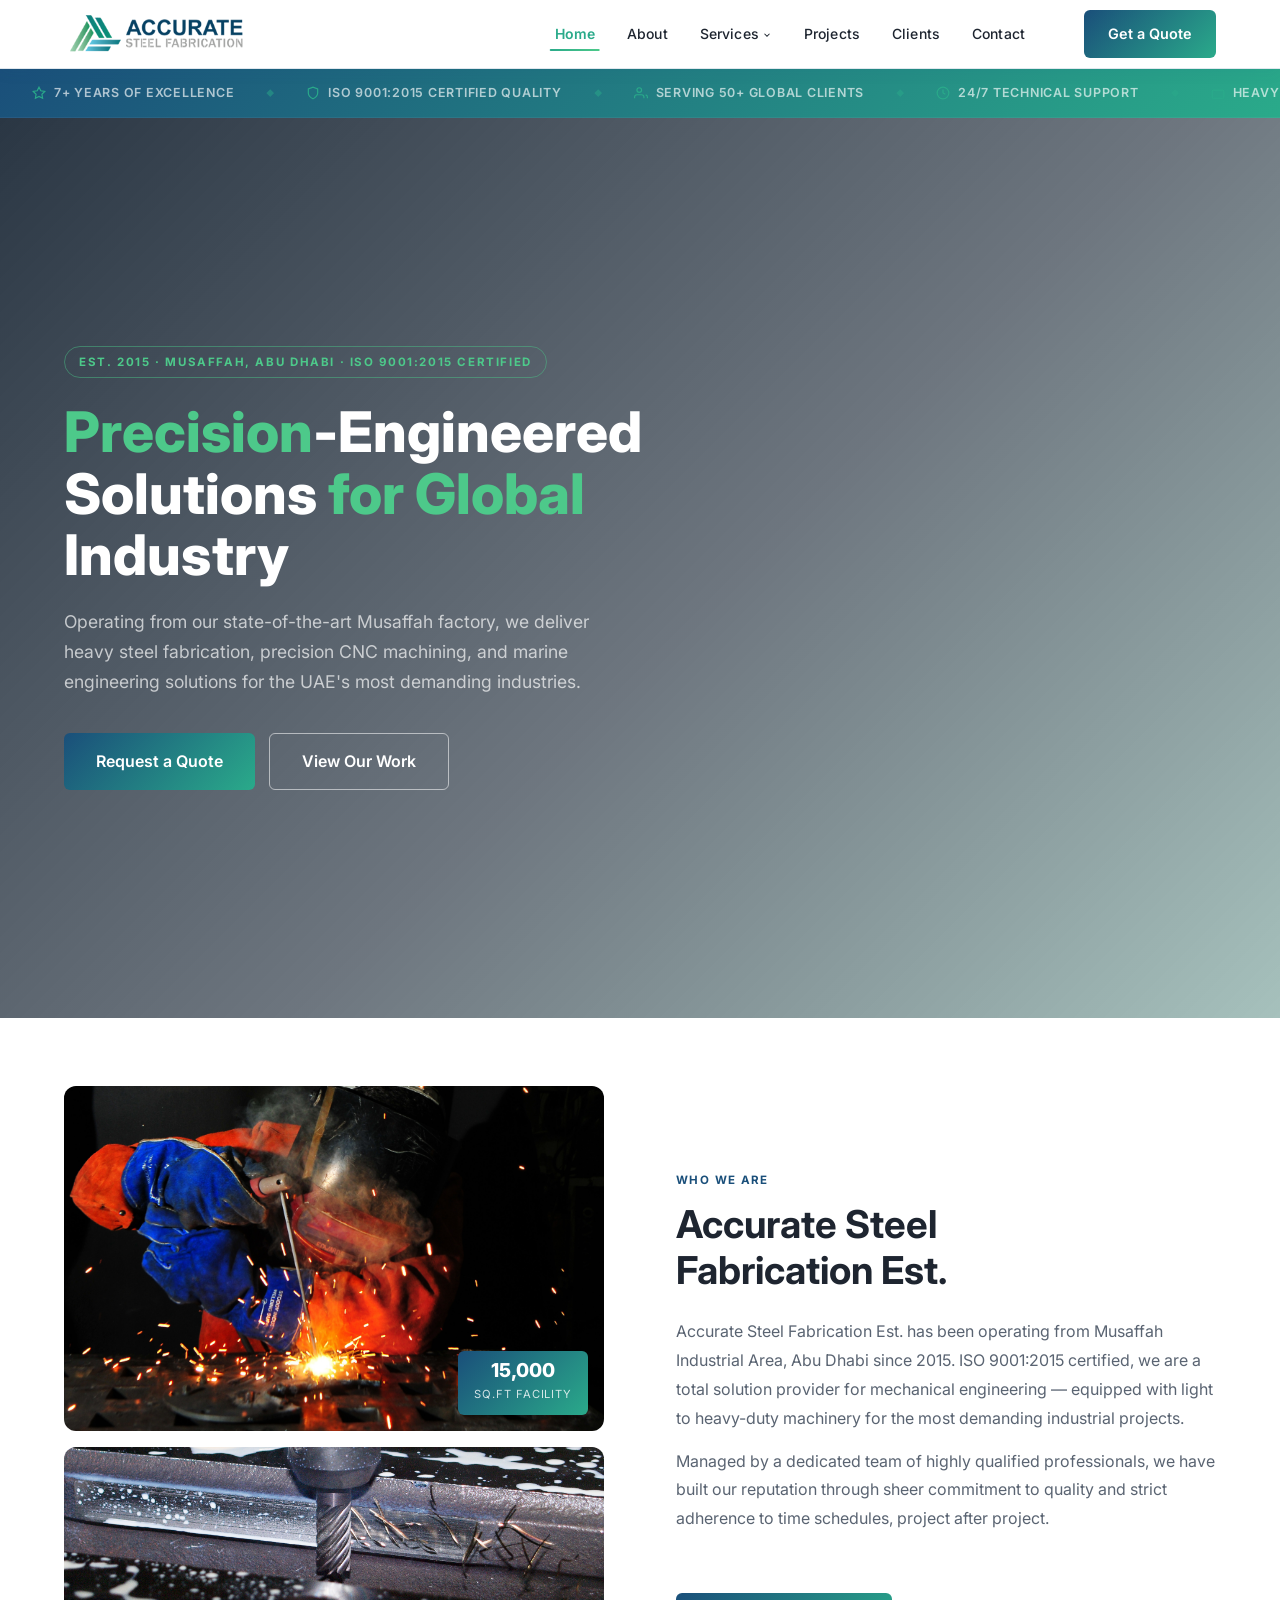
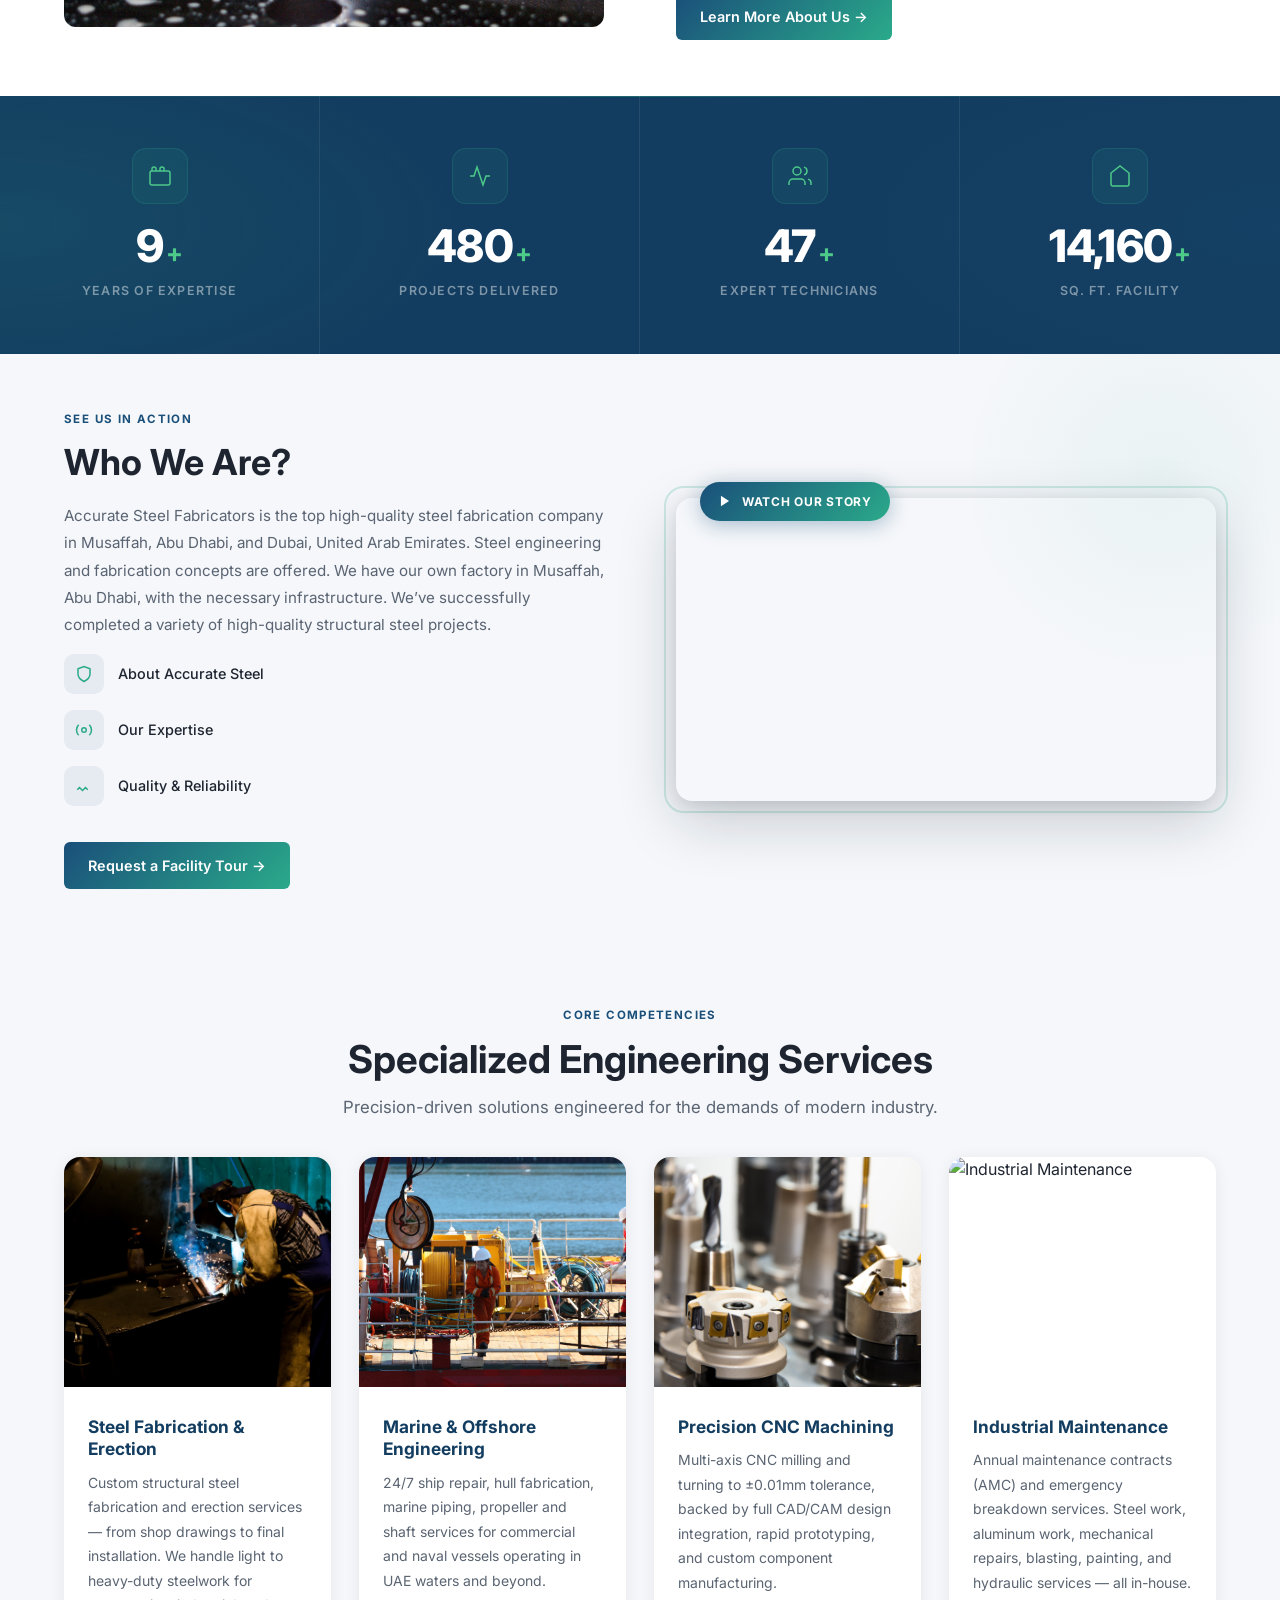
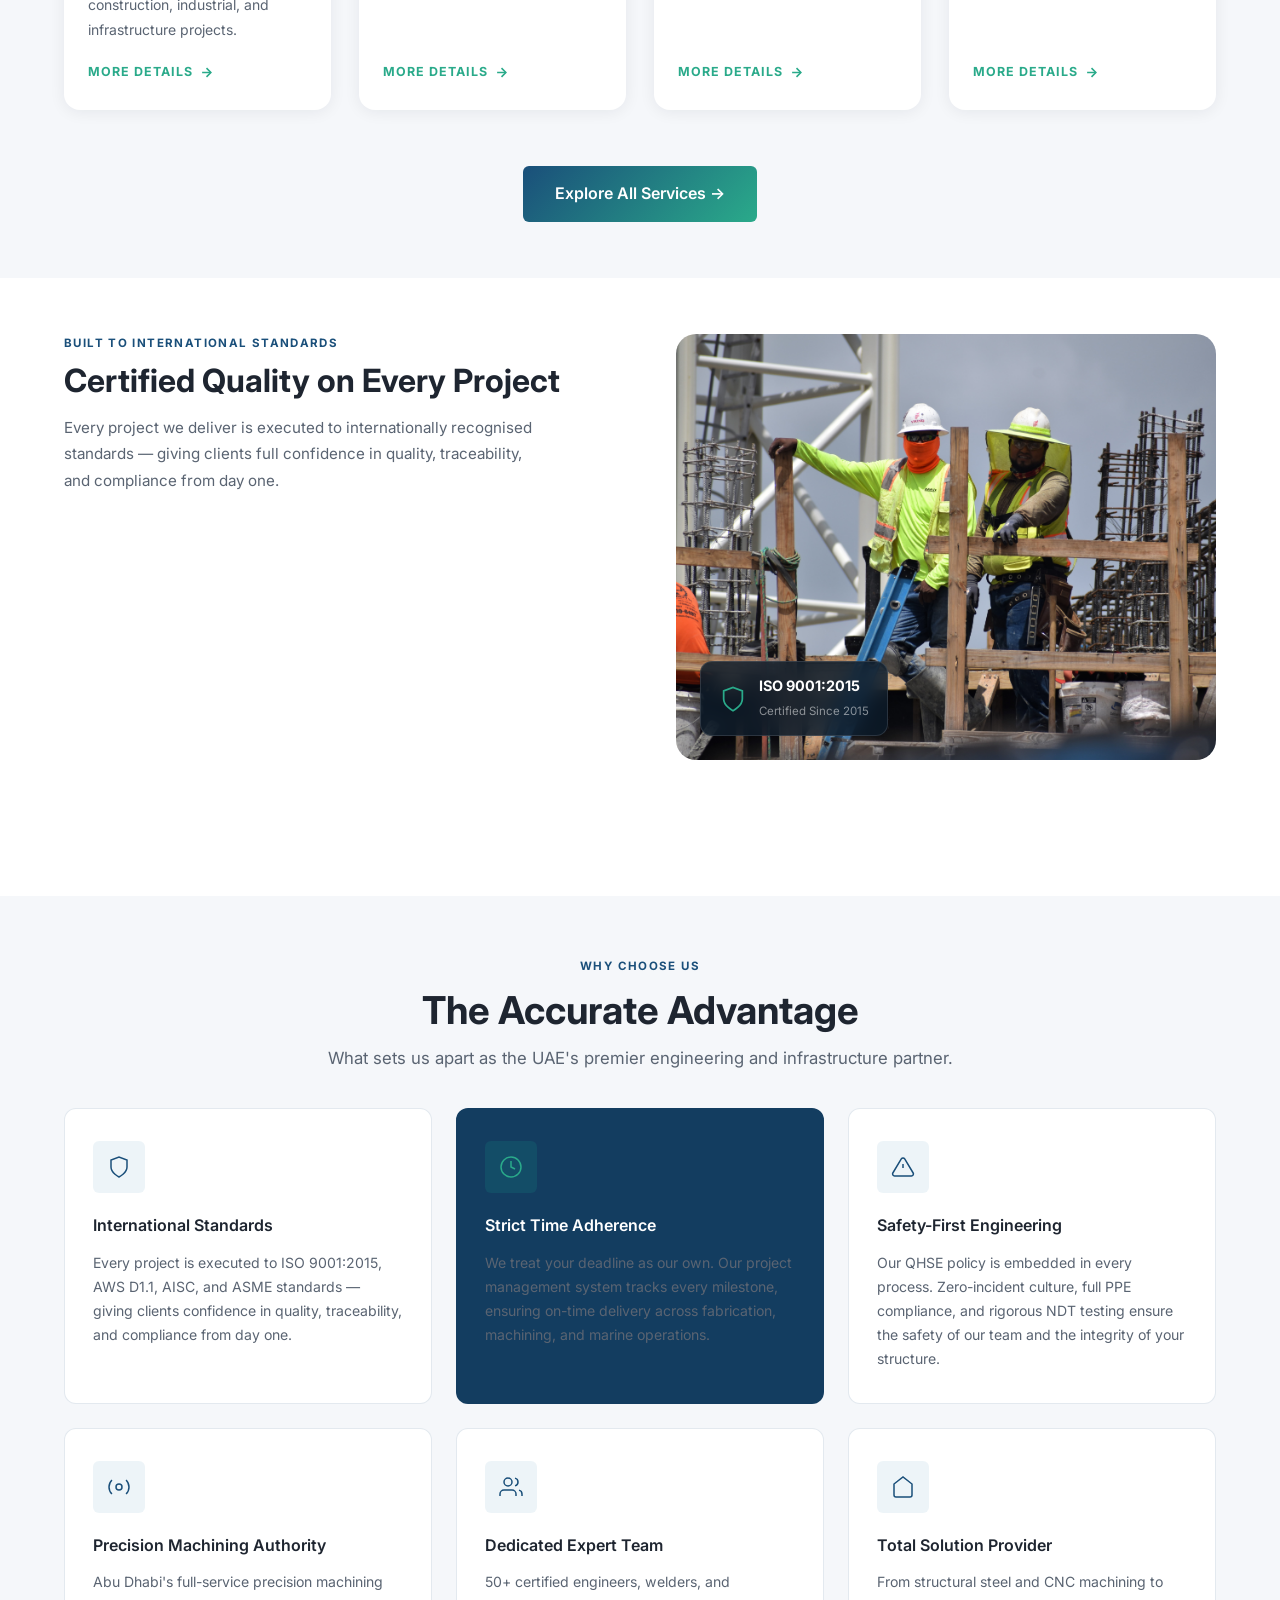
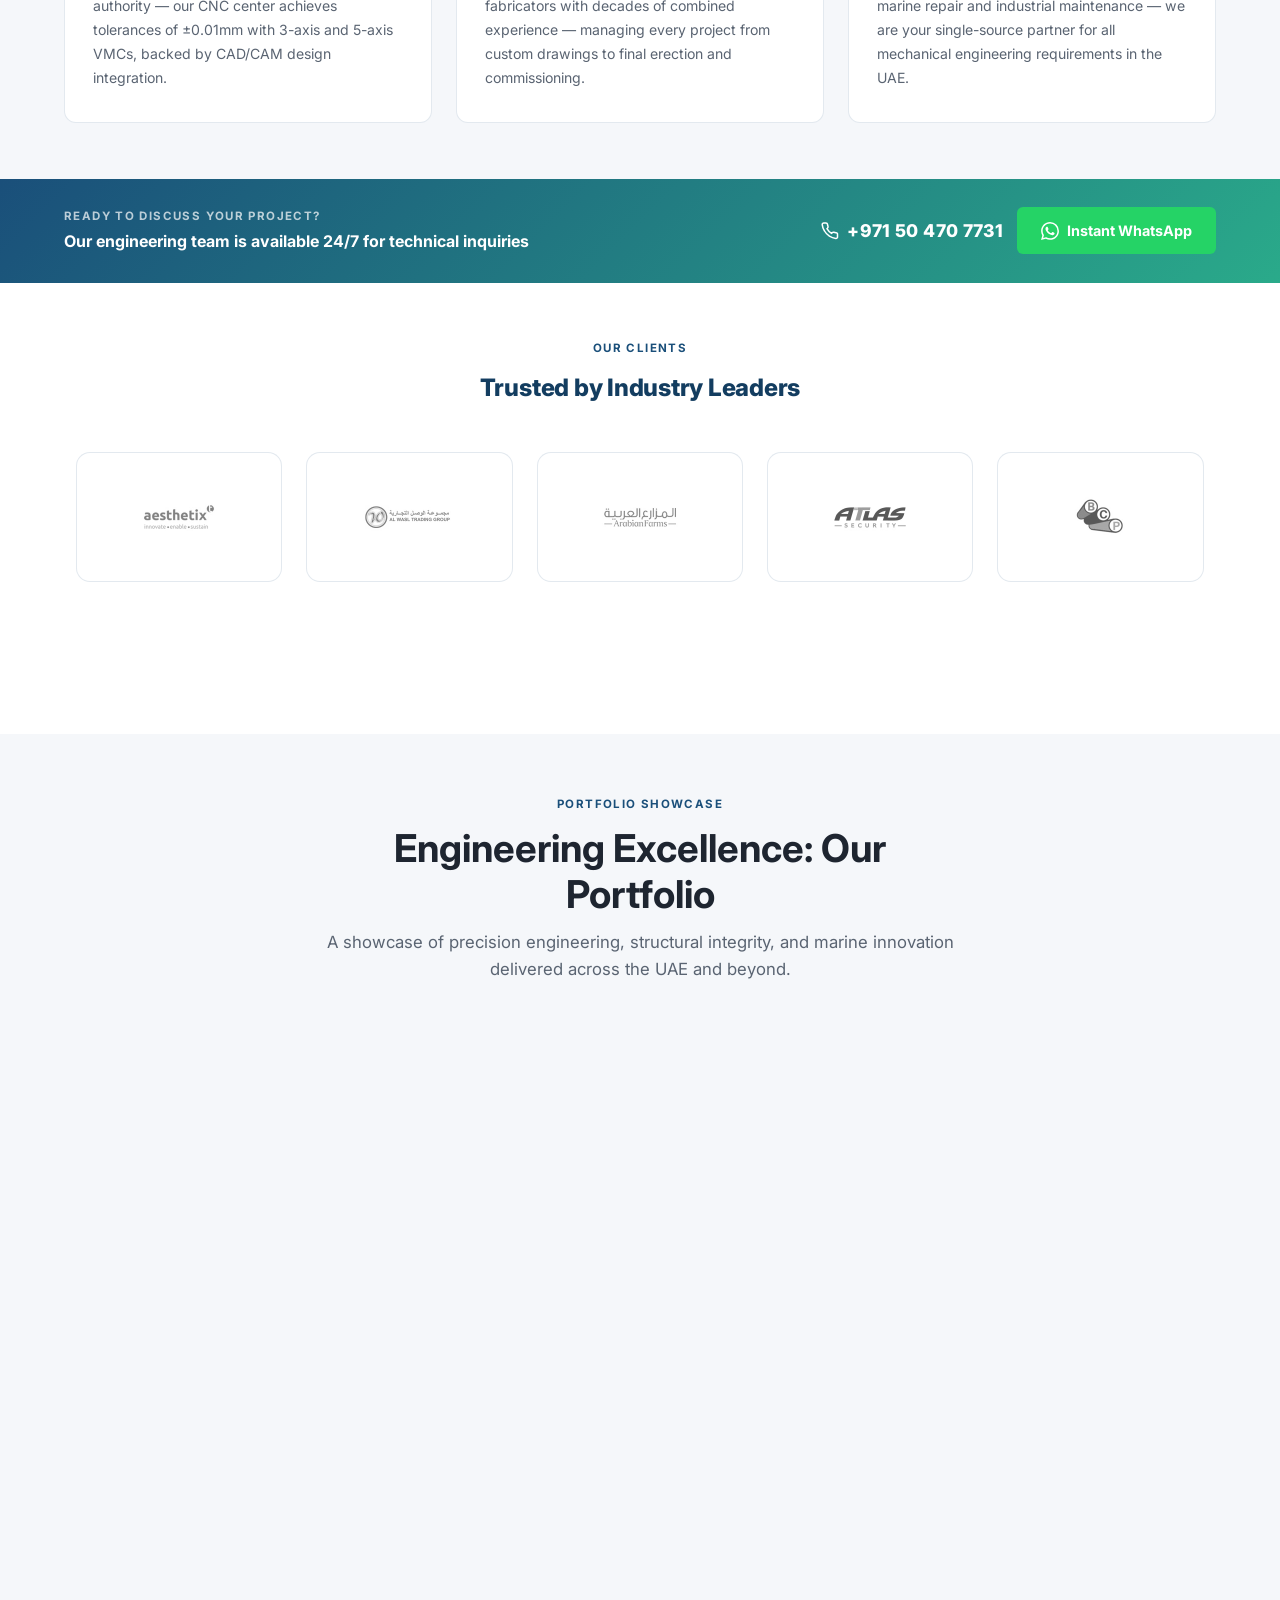
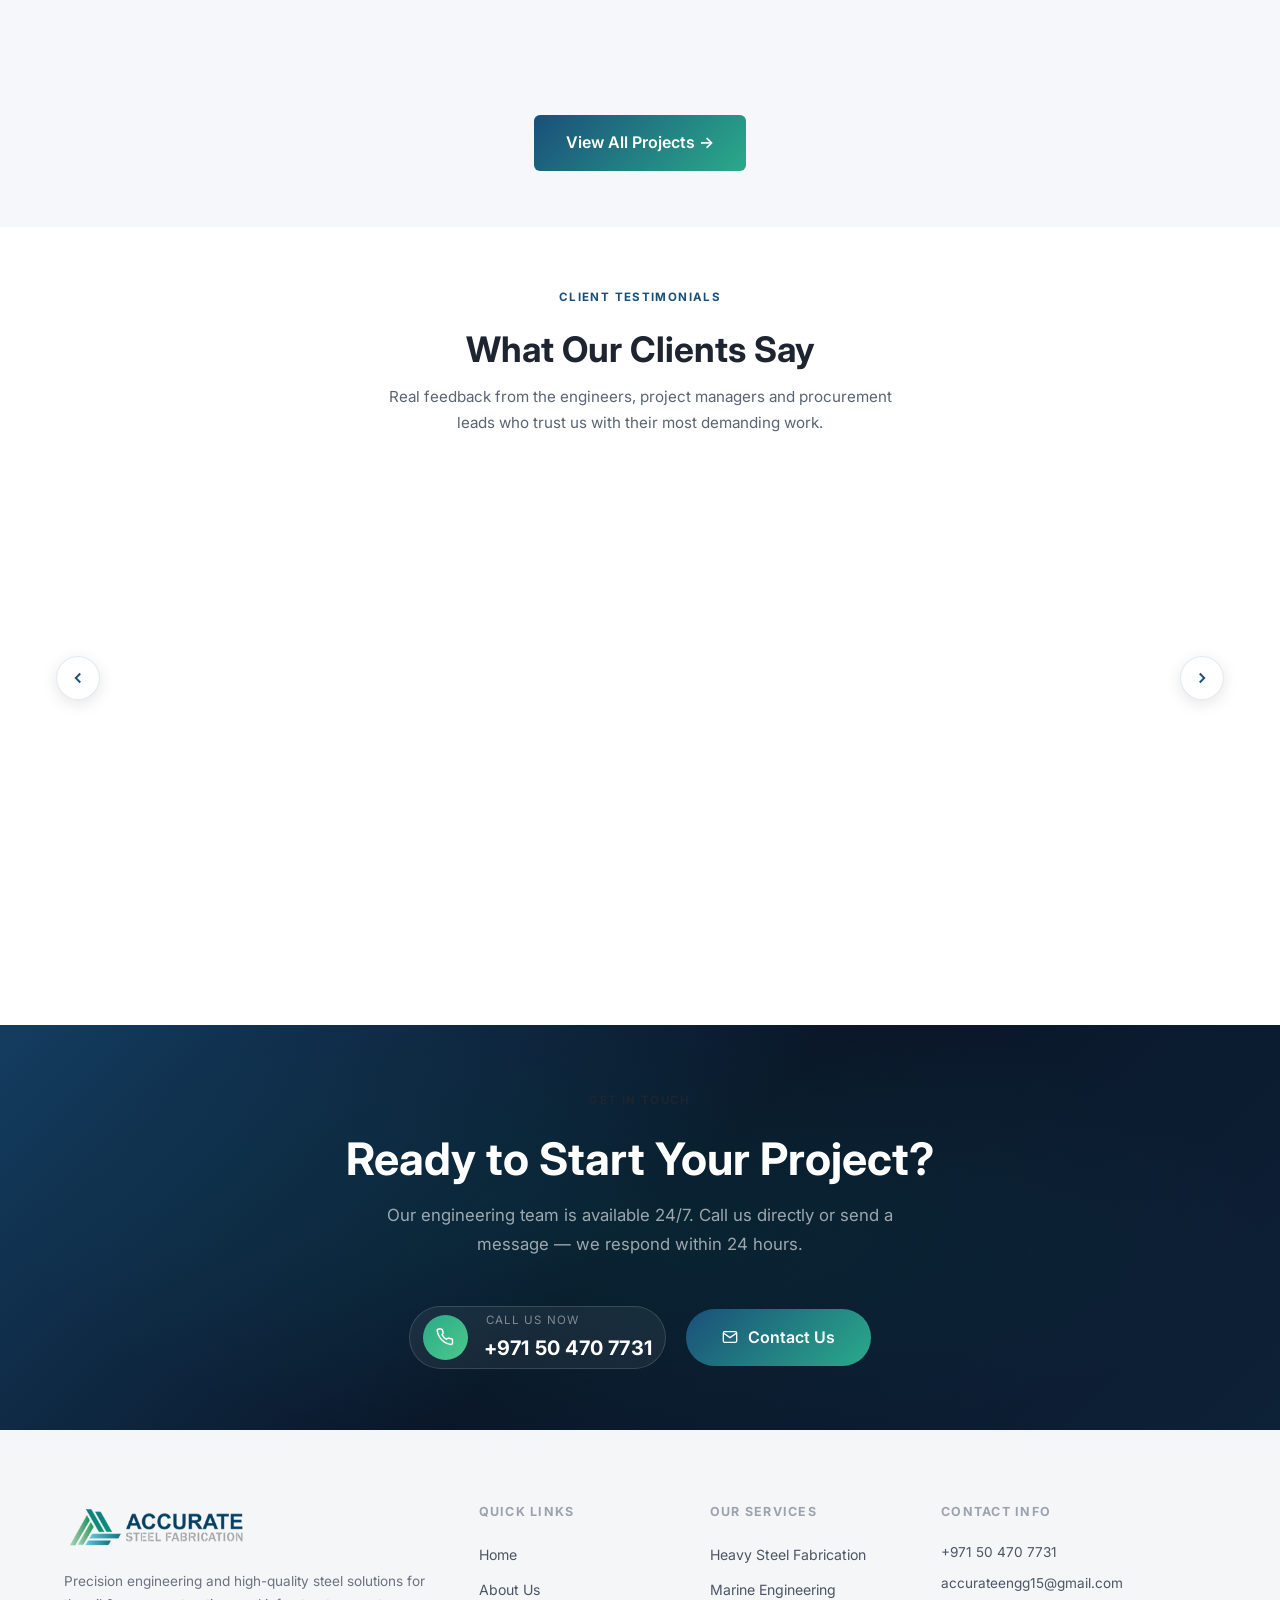
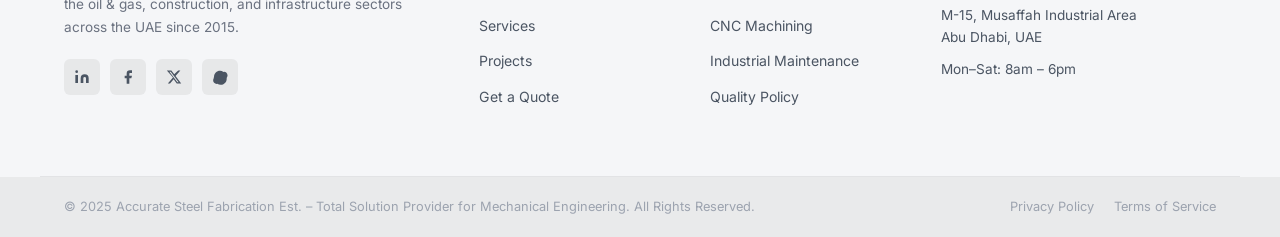
==== commit 23d33004: "changes" ====
--- a/index.html
+++ b/index.html
@@ -6,7 +6,6 @@
   <meta name="viewport" content="width=device-width, initial-scale=1.0" />
   <title>Accurate Steel Fabrication EST | Engineering Excellence in Steel & Marine</title>
   <link rel="stylesheet" href="css/main.css" />
-  <link rel="stylesheet" href="css/pages.css" />
   <link rel="preconnect" href="https://fonts.googleapis.com" />
   <link href="https://fonts.googleapis.com/css2?family=Inter:wght@400;500;600;700;800&display=swap" rel="stylesheet" />
   <!-- Owl Carousel -->
@@ -145,7 +144,7 @@
           <h1 class="animate__animated animate__fadeInUp"><span>Precision</span>-Engineered<br>Solutions <span>for
               Global</span> Industry</h1>
           <p class="hero-sub animate__animated animate__fadeInUp animate__delay-1s">Operating from our state-of-the-art
-            Musaffah factory, we deliver heavy steel fabrication, precision CNC machining, and marine.</p>
+            Musaffah factory, we deliver heavy steel fabrication, precision CNC machining, and marine engineering solutions for the UAE's most demanding industries.</p>
           <div class="hero-actions animate__animated animate__fadeInUp animate__delay-1s">
             <a href="contact.html" class="btn btn-primary btn-lg">Request a Quote</a>
             <a href="#projects" class="btn btn-outline btn-lg">View Our Work</a>
@@ -219,17 +218,8 @@
           <span class="section-label">Who We Are</span>
           <h2>Accurate Steel <br>Fabrication Est.</h2>
           <div class="section-divider" style="margin:16px 0 24px;"></div>
-          <p>Located in Musaffah Abu Dhabi, UAE
-
-
-            Accurate Steel Fabrication is situated in industrial area of Abu Dhabi Musaffah ,which started its operation
-            from 2015. &amp; Accurate is and ISO 9001:2015 certified company which takes pride in being the total
-            solution provider for mechanical engineering and services. Workshop is equipped with a wide range of
-            equipment from light to heavy duty machines required to undertake even the most exacting jobs with hands on
-            expertise..</p>
-          <p style="margin-top:14px;color:var(--steel);line-height:1.8;">The Company is being managed by a dedicated
-            team of highly qualified experienced professionals. It has built its reputation by its sheer commitment to
-            quality and strict adherence to time schedules project after project.</p>
+          <p>Accurate Steel Fabrication Est. has been operating from Musaffah Industrial Area, Abu Dhabi since 2015. ISO 9001:2015 certified, we are a total solution provider for mechanical engineering — equipped with light to heavy-duty machinery for the most demanding industrial projects.</p>
+          <p style="margin-top:14px;color:var(--steel);line-height:1.8;">Managed by a dedicated team of highly qualified professionals, we have built our reputation through sheer commitment to quality and strict adherence to time schedules, project after project.</p>
          
           <div class="about-badges" style="margin-top:28px;">
 
@@ -300,8 +290,7 @@
         <div class="video-showcase-content">
           <span class="section-label">See Us In Action</span>
           <h2>Who We Are?</span></h2>
-          <p>Accurate Steel Fabricators is the top high-quality steel fabrication company in Musaffah, Abu Dhabi, and Dubai, United Arab Emirates. Steel engineering and fabrication concepts are offered. We have our own factory in Musaffah, Abu Dhabi, with the necessary infrastructure. We’ve successfully completed a variety of high-quality structural steel projects. For the formation of metal structure cutting, twisting, and collecting procedures, we use the highest building and architectural requirements. International standards are provided by us. Products of superior quality, safety, affordability, and dependability are readily handled and transferred from one location to another during construction, and can also be tailored to meet the needs of the customer.</p>
-          <p>ccurate Steel Fabrication Est. has grown and pioneered various steel products throughout the years, assisting and serving clients ranging from government agencies to local and worldwide businesses. The Musaffah Abu Dhabi office works for a variety of organizations all around the world.</p>
+          <p>Accurate Steel Fabricators is the top high-quality steel fabrication company in Musaffah, Abu Dhabi, and Dubai, United Arab Emirates. Steel engineering and fabrication concepts are offered. We have our own factory in Musaffah, Abu Dhabi, with the necessary infrastructure. We’ve successfully completed a variety of high-quality structural steel projects.</p>
           <div class="video-highlights">
             <div class="video-highlight">
               <div class="vh-icon">
@@ -369,10 +358,9 @@
             <div class="svc-card__overlay"></div>
           </div>
           <div class="svc-card__body">
-            <h3>Fabrication and Errection</h3>
-            <p>We have been involved in metal , stainless steel fabrication for past 7 years. Accurate Steel Fabrication
-              Est. provides custom drawing and fabrication services in Dubai, Abu Dhabi, Musaffah UAE.</p>
-            <span class="svc-card__cta"> More Details<svg viewBox="0 0 24 24" fill="none" stroke="currentColor"
+            <h3>Steel Fabrication &amp; Erection</h3>
+            <p>Custom structural steel fabrication and erection services — from shop drawings to final installation. We handle light to heavy-duty steelwork for construction, industrial, and infrastructure projects.</p>
+            <span class="svc-card__cta">More Details<svg viewBox="0 0 24 24" fill="none" stroke="currentColor"
                 stroke-width="2.5" width="15" height="15">
                 <line x1="5" y1="12" x2="19" y2="12" />
                 <polyline points="12 5 19 12 12 19" />
@@ -382,15 +370,13 @@
 
         <a href="services.html#marine" class="svc-card">
           <div class="svc-card__img">
-            <img src="/images/blickpixel-milling-444493.jpg" alt="Marine Engineering" loading="lazy">
+            <img src="/images/beautiful-moments-marine-4019745.jpg" alt="Marine Engineering" loading="lazy">
             <div class="svc-card__overlay"></div>
           </div>
           <div class="svc-card__body">
-            <h3>Machining</h3>
-            <p>Accurate is a full-service Precision machining works company in Musaffah Abu Dhabi UAE. We offer a
-              comprehensive range of services, including CNC machining, CAD/CAM services, custom machining in Abu Dhabi,
-              Dubai UAE.</p>
-            <span class="svc-card__cta"> More Details <svg viewBox="0 0 24 24" fill="none" stroke="currentColor"
+            <h3>Marine &amp; Offshore Engineering</h3>
+            <p>24/7 ship repair, hull fabrication, marine piping, propeller and shaft services for commercial and naval vessels operating in UAE waters and beyond.</p>
+            <span class="svc-card__cta">More Details<svg viewBox="0 0 24 24" fill="none" stroke="currentColor"
                 stroke-width="2.5" width="15" height="15">
                 <line x1="5" y1="12" x2="19" y2="12" />
                 <polyline points="12 5 19 12 12 19" />
@@ -400,16 +386,13 @@
 
         <a href="services.html#cnc" class="svc-card">
           <div class="svc-card__img">
-            <img src="https://images.unsplash.com/photo-1565793298595-6a879b1d9492?w=800&q=80&auto=format&fit=crop"
-              alt="CNC Machining" loading="lazy">
+            <img src="/images/blickpixel-milling-444493.jpg" alt="CNC Machining" loading="lazy">
             <div class="svc-card__overlay"></div>
           </div>
           <div class="svc-card__body">
-            <h3>Other Activities</h3>
-            <p>We offer Ship repair services in Musaffah, Abu Dhabi, and Dubai. With all major trades in-house we offer
-              steel work, aluminum work, mechanical work, blasting, painting and hydraulic services.
-            </p>
-            <span class="svc-card__cta"> Browse Activities <svg viewBox="0 0 24 24" fill="none" stroke="currentColor"
+            <h3>Precision CNC Machining</h3>
+            <p>Multi-axis CNC milling and turning to ±0.01mm tolerance, backed by full CAD/CAM design integration, rapid prototyping, and custom component manufacturing.</p>
+            <span class="svc-card__cta">More Details<svg viewBox="0 0 24 24" fill="none" stroke="currentColor"
                 stroke-width="2.5" width="15" height="15">
                 <line x1="5" y1="12" x2="19" y2="12" />
                 <polyline points="12 5 19 12 12 19" />
@@ -417,7 +400,22 @@
           </div>
         </a>
 
-
+        <a href="services.html#maintenance" class="svc-card">
+          <div class="svc-card__img">
+            <img src="https://images.unsplash.com/photo-1565793298595-6a879b1d9492?w=800&q=80&auto=format&fit=crop"
+              alt="Industrial Maintenance" loading="lazy">
+            <div class="svc-card__overlay"></div>
+          </div>
+          <div class="svc-card__body">
+            <h3>Industrial Maintenance</h3>
+            <p>Annual maintenance contracts (AMC) and emergency breakdown services. Steel work, aluminum work, mechanical repairs, blasting, painting, and hydraulic services — all in-house.</p>
+            <span class="svc-card__cta">More Details<svg viewBox="0 0 24 24" fill="none" stroke="currentColor"
+                stroke-width="2.5" width="15" height="15">
+                <line x1="5" y1="12" x2="19" y2="12" />
+                <polyline points="12 5 19 12 12 19" />
+              </svg></span>
+          </div>
+        </a>
 
       </div>
       <div style="text-align:center;margin-top:56px;">
@@ -433,11 +431,9 @@
 
 
         <div class="certs-split__content">
-          <span class="section-label">Reliable Steel Solutions</span>
-          <h2>Strong Construction Scaffolding for Every Project</h2>
-          <p>We provide durable and secure steel scaffolding systems designed for construction sites, industrial
-            projects, and commercial buildings. Our high-quality materials ensure safety, stability, and long-lasting
-            performance for every structure.</p>
+          <span class="section-label">Built to International Standards</span>
+          <h2>Certified Quality on Every Project</h2>
+          <p>Every project we deliver is executed to internationally recognised standards — giving clients full confidence in quality, traceability, and compliance from day one.</p>
 
           <div class="certs-cards">
             <div class="cert-item">
@@ -623,80 +619,129 @@
         <p class="clients-label">Trusted by Industry Leaders</p>
         <div class="owl-carousel clients-owl">
           <div class="hcl-item">
-            <img src="images/clients/Abu-Dhabi-Ship-Building.jpg" alt="Abu Dhabi Ship Building"
-              onerror="this.style.display='none';this.nextElementSibling.style.display='flex'">
-            <span class="hcl-fallback">ADSB</span>
-          </div>
-          <div class="hcl-item">
-            <img src="images/clients/Abu-Dhabi-Terminals.jpg" alt="Abu Dhabi Terminals"
-              onerror="this.style.display='none';this.nextElementSibling.style.display='flex'">
-            <span class="hcl-fallback">AD Terminals</span>
-          </div>
-          <div class="hcl-item">
-            <img src="images/clients/Hyundai-Engineering-Abu-Dhabi.jpg" alt="Hyundai Engineering"
-              onerror="this.style.display='none';this.nextElementSibling.style.display='flex'">
-            <span class="hcl-fallback">Hyundai Eng.</span>
-          </div>
-          <div class="hcl-item">
-            <img src="images/clients/Zakher-Marine-International.jpg" alt="Zakher Marine"
-              onerror="this.style.display='none';this.nextElementSibling.style.display='flex'">
-            <span class="hcl-fallback">Zakher Marine</span>
-          </div>
-          <div class="hcl-item">
-            <img src="/images/Aesthetix-Technologies.jpg" alt="Aesthetix"
-              onerror="this.style.display='none';this.nextElementSibling.style.display='flex'">
-            <span class="hcl-fallback">DP World</span>
-          </div>
-          <div class="hcl-item">
-            <img src="/images/Emirates-Float-Glass.jpg" alt="Emirates"
-              onerror="this.style.display='none';this.nextElementSibling.style.display='flex'">
-            <span class="hcl-fallback">AL DAR</span>
-          </div>
-          <div class="hcl-item">
-            <img src="/images/Quant-Services.jpg" alt="Quant"
-              onerror="this.style.display='none';this.nextElementSibling.style.display='flex'">
-            <span class="hcl-fallback">AD Ports</span>
-          </div>
-          <div class="hcl-item">
-            <img src="/images/Star-Paper-Mill.jpg" alt="Star"
-              onerror="this.style.display='none';this.nextElementSibling.style.display='flex'">
-            <span class="hcl-fallback">TAQA</span>
-          </div>
-
-          <div class="hcl-item">
-            <img src="/images/Emirates-Steel-Industries.jpg" alt="Star"
-              onerror="this.style.display='none';this.nextElementSibling.style.display='flex'">
-            <span class="hcl-fallback">TAQA</span>
-          </div>
-          <div class="hcl-item">
-            <img src="/images/Exceed-Precast-LLC-Abu-Dhabi.jpg" alt="Star"
-              onerror="this.style.display='none';this.nextElementSibling.style.display='flex'">
-            <span class="hcl-fallback">TAQA</span>
-          </div>
-          <div class="hcl-item">
-            <img src="/images/Elcome.jpg" alt="Star"
-              onerror="this.style.display='none';this.nextElementSibling.style.display='flex'">
-            <span class="hcl-fallback">TAQA</span>
-          </div>
-          <div class="hcl-item">
-            <img src="/images/DCN-Diving-Abu-Dhabi.jpg" alt="Star"
-              onerror="this.style.display='none';this.nextElementSibling.style.display='flex'">
-            <span class="hcl-fallback">TAQA</span>
-          </div>
-          <div class="hcl-item">
-            <img src="/images/Connectiv-FZC.jpg" alt="Star"
-              onerror="this.style.display='none';this.nextElementSibling.style.display='flex'">
-            <span class="hcl-fallback">TAQA</span>
-          </div>
-          <div class="hcl-item">
-            <img src="/images/Bohra-IT-Solutions.jpg" alt="Star"
-              onerror="this.style.display='none';this.nextElementSibling.style.display='flex'">
-            <span class="hcl-fallback">TAQA</span>
-          </div>
-          <div class="hcl-item">
-            <img src="/images/Baniyas-Concrete-Products.jpg" alt="Star"
-              onerror="this.style.display='none';this.nextElementSibling.style.display='flex'">
-            <span class="hcl-fallback">TAQA</span>
+            <img src="/images/clients/Abu-Dhabi-Ports.jpg" alt="Abu-Dhabi-Ports"
+              onerror="this.style.display='none';this.nextElementSibling.style.display='flex'">
+            <span class="hcl-fallback">Abu-Dhabi-Ports</span>
+          </div>
+          <div class="hcl-item">
+            <img src="/images/clients/Abu-Dhabi-Terminals.jpg" alt="Abu Dhabi Terminals"
+              onerror="this.style.display='none';this.nextElementSibling.style.display='flex'">
+            <span class="hcl-fallback">Abu-Dhabi-Terminals</span>
+          </div>
+          <div class="hcl-item">
+            <img src="images/clients/Aesthetix-Technologies.jpg" alt="Aesthetix-Technologie"
+              onerror="this.style.display='none';this.nextElementSibling.style.display='flex'">
+            <span class="hcl-fallback">Aesthetix-Technologie</span>
+          </div>
+          <div class="hcl-item">
+            <img src="images/clients/Al-Wasl-Trading-Group.jpg" alt="Al Wasl Trading Group"
+              onerror="this.style.display='none';this.nextElementSibling.style.display='flex'">
+            <span class="hcl-fallback">Al Wasl Trading Group</span>
+          </div>
+          <div class="hcl-item">
+            <img src="/images/clients/Arabian-Farms.jpg" alt="Arabian Farms"
+              onerror="this.style.display='none';this.nextElementSibling.style.display='flex'">
+            <span class="hcl-fallback">Arabian Farms</span>
+          </div>
+          <div class="hcl-item">
+            <img src="/images/clients/Atlas-Group.jpg" alt="Atlas-Group"
+              onerror="this.style.display='none';this.nextElementSibling.style.display='flex'">
+            <span class="hcl-fallback">Atlas-Group</span>
+          </div>
+          <div class="hcl-item">
+            <img src="/images/clients/Baniyas-Concrete-Products.jpg" alt="Baniyas-Concrete-Products"
+              onerror="this.style.display='none';this.nextElementSibling.style.display='flex'">
+            <span class="hcl-fallback">Baniyas-Concrete-Products</span>
+          </div>
+          <div class="hcl-item">
+            <img src="/images/clients/Belmark.jpg" alt="Belmark"
+              onerror="this.style.display='none';this.nextElementSibling.style.display='flex'">
+            <span class="hcl-fallback">Belmark</span>
+          </div>
+          <div class="hcl-item">
+            <img src="/images/clients/Bohra-IT-Solutions.jpg" alt="Bohra-IT-Solutions"
+              onerror="this.style.display='none';this.nextElementSibling.style.display='flex'">
+            <span class="hcl-fallback">Bohra-IT-Solutions</span>
+          </div>
+          <div class="hcl-item">
+            <img src="/images/clients/Connectiv-FZC.jpg" alt="Connectiv-FZC"
+              onerror="this.style.display='none';this.nextElementSibling.style.display='flex'">
+            <span class="hcl-fallback">Connectiv-FZC</span>
+          </div>
+          <div class="hcl-item">
+            <img src="/images/clients/DCN-Diving-Abu-Dhabi.jpg" alt="DCN-Diving-Abu-Dhabi"
+              onerror="this.style.display='none';this.nextElementSibling.style.display='flex'">
+            <span class="hcl-fallback">DCN-Diving-Abu-Dhabi</span>
+          </div>
+          <div class="hcl-item">
+            <img src="/images/clients/Elcome.jpg" alt="Elcome"
+              onerror="this.style.display='none';this.nextElementSibling.style.display='flex'">
+            <span class="hcl-fallback">Elcome</span>
+          </div>
+          <div class="hcl-item">
+            <img src="/images/clients/Emarat-Europe.jpg" alt="Emarat-Europe"
+              onerror="this.style.display='none';this.nextElementSibling.style.display='flex'">
+            <span class="hcl-fallback">Emarat-Europe</span>
+          </div>
+          <div class="hcl-item">
+            <img src="/images/clients/Emirates-Float-Glass.jpg" alt="Emirates-Float-Glass"
+              onerror="this.style.display='none';this.nextElementSibling.style.display='flex'">
+            <span class="hcl-fallback">Emirates-Float-Glass</span>
+          </div>
+          <div class="hcl-item">
+            <img src="/images/clients/Emirates-Steel-Industries.jpg" alt="Emirates-Steel-Industries"
+              onerror="this.style.display='none';this.nextElementSibling.style.display='flex'">
+            <span class="hcl-fallback">Emirates-Steel-Industries</span>
+          </div>
+           <div class="hcl-item">
+            <img src="/images/clients/Exceed-Precast-LLC-Abu-Dhabi.jpg" alt="Exceed-Precast-LLC-Abu-Dhabi"
+              onerror="this.style.display='none';this.nextElementSibling.style.display='flex'">
+            <span class="hcl-fallback">Exceed-Precast-LLC-Abu-Dhabi</span>
+          </div>
+           <div class="hcl-item">
+            <img src="/images/clients/Fedral-Transformers-LLC-Abu-Dhabi.jpg" alt="Fedral-Transformers-LLC-Abu-Dhabi"
+              onerror="this.style.display='none';this.nextElementSibling.style.display='flex'">
+            <span class="hcl-fallback">Fedral-Transformers-LLC-Abu-Dhabi</span>
+          </div>
+           <div class="hcl-item">
+            <img src="/images/clients/Gulf-Lime-LLC-Abu-Dhabi.jpg" alt="Gulf-Lime-LLC-Abu-Dhabi"
+              onerror="this.style.display='none';this.nextElementSibling.style.display='flex'">
+            <span class="hcl-fallback">Gulf-Lime-LLC-Abu-Dhabi</span>
+          </div>
+           <div class="hcl-item">
+            <img src="/images/clients/Hyundai-Engineering-Abu-Dhabi.jpg" alt="Hyundai-Engineering-Abu-Dhabi"
+              onerror="this.style.display='none';this.nextElementSibling.style.display='flex'">
+            <span class="hcl-fallback">Hyundai-Engineering-Abu-Dhabi</span>
+          </div>
+           <div class="hcl-item">
+            <img src="/images/clients/Quant-Services.jpg" alt="Quant-Services"
+              onerror="this.style.display='none';this.nextElementSibling.style.display='flex'">
+            <span class="hcl-fallback">Quant-Services</span>
+          </div>
+           <div class="hcl-item">
+            <img src="/images/clients/Star-Paper-Mill.jpg" alt="Star-Paper-Mill"
+              onerror="this.style.display='none';this.nextElementSibling.style.display='flex'">
+            <span class="hcl-fallback">Star-Paper-Mill</span>
+          </div>
+           <div class="hcl-item">
+            <img src="/images/clients/Trojan-Holdings.jpg" alt="Trojan-Holdings"
+              onerror="this.style.display='none';this.nextElementSibling.style.display='flex'">
+            <span class="hcl-fallback">Trojan-Holdings</span>
+          </div>
+           <div class="hcl-item">
+            <img src="/images/clients/Zakher-Marine-International.jpg" alt="Zakher-Marine-International"
+              onerror="this.style.display='none';this.nextElementSibling.style.display='flex'">
+            <span class="hcl-fallback">Zakher-Marine-International</span>
+          </div>
+           <div class="hcl-item">
+            <img src="/images/clients/Union-Pipes-Industry.jpg" alt="Union-Pipes-Industry"
+              onerror="this.style.display='none';this.nextElementSibling.style.display='flex'">
+            <span class="hcl-fallback">Union-Pipes-Industry</span>
+          </div>
+           <div class="hcl-item">
+            <img src="/images/clients/Abu-Dhabi-Ship-Building.jpg" alt="Abu-Dhabi-Ship-Building"
+              onerror="this.style.display='none';this.nextElementSibling.style.display='flex'">
+            <span class="hcl-fallback">Abu-Dhabi-Ship-Building</span>
           </div>
         </div>
       </div>
@@ -1055,4 +1100,4 @@
   </script>
 </body>
 
-</html>
+</html>
--- a/css/main.css
+++ b/css/main.css
@@ -82,7 +82,7 @@
 .section-header {
   text-align: center;
   max-width: 640px;
-  margin: 0 auto 56px;
+  margin: 0 auto 36px;
 }
 .section-header p { color: var(--steel); margin-top: 12px; font-size: 1.05rem; }
 
@@ -214,8 +214,10 @@
   transform-origin: center;
 }
 
-/* No background fill on hover — underline only */
-.main-nav a::before { display: none; }
+/* Subtle background fill on hover */
+.main-nav a::before {
+  display: none;
+}
 
 .main-nav a:hover {
   color: var(--brand-blue);
@@ -224,7 +226,7 @@
   transform: translateX(-50%) scaleX(1);
 }
 
-/* Active state — underline only, no background */
+/* Active state — always show underline + teal color */
 .main-nav a.active {
   color: var(--brand-teal);
   font-weight: 600;
@@ -233,7 +235,6 @@
   transform: translateX(-50%) scaleX(1);
   background: linear-gradient(90deg, var(--brand-teal), var(--brand-teal-l));
 }
-.main-nav a.active::before { display: none; }
 
 .nav-cta { margin-left: 12px; }
 
@@ -542,7 +543,7 @@
    ABOUT STRIP
    ============================================ */
 .about-strip {
-  padding: 64px 0;
+  padding: 56px 0;
   background: var(--white);
 }
 
@@ -606,7 +607,7 @@
    SERVICES
    ============================================ */
 .services {
-  padding: 72px 0;
+  padding: 56px 0;
   background: var(--offwhite);
 }
 
@@ -692,7 +693,7 @@
    CAPABILITIES TABLE
    ============================================ */
 .capabilities {
-  padding: 64px 0;
+  padding: 56px 0;
   background: var(--brand-blue-d);
 }
 .capabilities .section-header h2 { color: var(--white); }
@@ -741,7 +742,7 @@
    PROCESS
    ============================================ */
 .process {
-  padding: 64px 0;
+  padding: 56px 0;
   background: var(--white);
 }
 
@@ -791,7 +792,7 @@
    PROJECTS
    ============================================ */
 .projects {
-  padding: 64px 0;
+  padding: 56px 0;
   background: var(--offwhite);
 }
 
@@ -899,7 +900,7 @@
    TRUST SIGNALS
    ============================================ */
 .trust {
-  padding: 64px 0;
+  padding: 56px 0;
   background: var(--white);
 }
 
@@ -1062,14 +1063,14 @@
    ============================================ */
 .testimonials-header {
   text-align: center;
-  margin-bottom: 40px;
+  margin-bottom: 48px;
 }
 .testimonials-header h2 {
-  font-size: clamp(1.5rem, 2.8vw, 2.2rem);
-  margin: 10px 0 12px;
+  font-size: clamp(1.6rem, 2.8vw, 2.2rem);
+  margin: 10px 0 14px;
 }
 .testimonials-header p {
-  font-size: 0.92rem;
+  font-size: 0.95rem;
   color: var(--steel);
   max-width: 540px;
   margin: 0 auto;
@@ -1079,15 +1080,12 @@
 .testimonial {
   background: var(--white);
   border-radius: 16px;
-  padding: 28px 24px;
+  padding: 32px 28px;
   border: 1px solid var(--border);
   box-shadow: 0 2px 16px rgba(13,27,42,0.06);
-  margin: 8px 10px 20px;
+  margin: 8px 12px 16px;
   position: relative;
   transition: box-shadow 0.3s ease, transform 0.3s ease;
-  height: auto;
-  display: flex;
-  flex-direction: column;
 }
 .testimonial:hover {
   box-shadow: 0 12px 36px rgba(13,27,42,0.12);
@@ -1097,9 +1095,9 @@
 .testimonial::before {
   content: '\201C';
   position: absolute;
-  top: 12px;
-  right: 20px;
-  font-size: 4rem;
+  top: 16px;
+  right: 24px;
+  font-size: 5rem;
   line-height: 1;
   color: var(--brand-teal);
   opacity: 0.12;
@@ -1107,116 +1105,45 @@
   pointer-events: none;
 }
 .testimonial p {
-  font-size: 0.88rem;
+  font-size: 0.9rem;
   color: var(--charcoal);
   line-height: 1.8;
-  margin-bottom: 20px;
+  margin-bottom: 24px;
   font-style: italic;
-  flex: 1;
 }
 .testimonial-author {
   display: flex;
   align-items: center;
   gap: 12px;
   border-top: 1px solid var(--border);
-  padding-top: 16px;
-  margin-top: auto;
+  padding-top: 18px;
 }
 .author-avatar {
-  width: 42px; height: 42px;
+  width: 44px; height: 44px;
   background: linear-gradient(135deg, var(--brand-blue), var(--brand-teal));
   color: var(--white);
   border-radius: 50%;
   display: flex; align-items: center; justify-content: center;
-  font-size: 0.75rem;
+  font-size: 0.78rem;
   font-weight: 700;
   flex-shrink: 0;
 }
-.testimonial-author strong { display: block; font-size: 0.85rem; color: var(--brand-blue-d); }
-.testimonial-author span { font-size: 0.72rem; color: var(--steel); }
+.testimonial-author strong { display: block; font-size: 0.88rem; color: var(--brand-blue-d); }
+.testimonial-author span { font-size: 0.75rem; color: var(--steel); }
 
 /* Stars */
 .tc-stars {
   color: #f59e0b;
-  font-size: 0.82rem;
+  font-size: 0.85rem;
   letter-spacing: 2px;
-  margin-bottom: 12px;
-}
-
-/* Testimonials owl wrapper */
-.testimonials-owl {
-  padding: 0 40px 48px;
-  position: relative;
-}
-
-/* Nav buttons */
-.testimonials-owl .owl-nav button {
-  position: absolute;
-  top: 38%;
-  transform: translateY(-50%);
-  width: 40px; height: 40px;
-  border-radius: 50% !important;
-  background: var(--white) !important;
-  border: 1px solid var(--border) !important;
-  display: flex !important;
-  align-items: center;
-  justify-content: center;
-  box-shadow: 0 4px 16px rgba(0,0,0,0.1);
-  transition: all 0.25s ease;
-  color: var(--brand-blue) !important;
-  z-index: 10;
-}
-.testimonials-owl .owl-nav button:hover {
-  background: var(--brand-teal) !important;
-  border-color: var(--brand-teal) !important;
-  color: var(--white) !important;
-}
-.testimonials-owl .owl-nav button svg { pointer-events: none; }
-.testimonials-owl .owl-nav .owl-prev { left: 0; }
-.testimonials-owl .owl-nav .owl-next { right: 0; }
-.testimonials-owl .owl-nav button span { display: none; }
-
-/* Dots */
-.testimonials-owl .owl-dots {
-  text-align: center;
-  margin-top: 24px;
-}
-.testimonials-owl .owl-dot span {
-  width: 8px !important;
-  height: 8px !important;
-  background: var(--border) !important;
-  border-radius: 50% !important;
-  margin: 0 4px !important;
-  transition: all 0.3s ease !important;
-}
-.testimonials-owl .owl-dot.active span,
-.testimonials-owl .owl-dot:hover span {
-  background: var(--brand-teal) !important;
-  width: 24px !important;
-  border-radius: 4px !important;
-}
-
-/* Mobile: hide nav arrows, use dots only */
-@media (max-width: 640px) {
-  .testimonials-owl {
-    padding: 0 8px 48px;
-  }
-  .testimonials-owl .owl-nav { display: none !important; }
-  .testimonial { margin: 4px 4px 16px; padding: 22px 18px; }
-}
-@media (max-width: 768px) {
-  .testimonials-owl {
-    padding: 0 16px 48px;
-  }
-  .testimonials-owl .owl-nav .owl-prev { left: -4px; }
-  .testimonials-owl .owl-nav .owl-next { right: -4px; }
+  margin-bottom: 14px;
 }
 
 /* ============================================
    RFQ FORM
    ============================================ */
 .rfq {
-  padding: 64px 0;
+  padding: 56px 0;
   background: var(--brand-blue-d);
 }
 .rfq .section-label { color: var(--brand-teal-l); }
@@ -1672,7 +1599,7 @@
    WHO WE ARE SECTION
    ============================================ */
 .who-we-are {
-  padding: 64px 0;
+  padding: 56px 0;
   background: var(--white);
 }
 .wwa-grid {
@@ -1749,11 +1676,11 @@
 .wwa-stat span { font-size: 0.72rem; color: var(--steel); text-transform: uppercase; letter-spacing: 0.08em; margin-top: 4px; display: block; }
 
 /* ============================================
-   SERVICES CARDS — 3 per row
+   SERVICES CARDS — 4 per row
    ============================================ */
 .svc-grid {
   display: grid;
-  grid-template-columns: repeat(3, 1fr);
+  grid-template-columns: repeat(4, 1fr);
   gap: 28px;
 }
 
@@ -1860,7 +1787,7 @@
 }
 
 /* Responsive */
-@media (max-width: 900px) {
+@media (max-width: 1100px) {
   .svc-grid { grid-template-columns: repeat(2, 1fr); gap: 20px; }
 }
 @media (max-width: 540px) {
@@ -1869,10 +1796,35 @@
 }
 
 /* ============================================
+   SERVICE HERO BADGES (services & service-detail pages)
+   ============================================ */
+.svc-hero-badges {
+  display: flex;
+  gap: 10px;
+  flex-wrap: wrap;
+  margin-top: 28px;
+}
+.svc-hero-badge {
+  display: inline-flex;
+  align-items: center;
+  gap: 6px;
+  font-size: 0.72rem;
+  font-weight: 700;
+  letter-spacing: 0.1em;
+  text-transform: uppercase;
+  color: rgba(255,255,255,0.85);
+  background: rgba(255,255,255,0.1);
+  border: 1px solid rgba(255,255,255,0.2);
+  padding: 6px 14px;
+  border-radius: 100px;
+  backdrop-filter: blur(4px);
+}
+
+/* ============================================
    PROJECTS GALLERY (HOME)
    ============================================ */
 .projects {
-  padding: 64px 0;
+  padding: 56px 0;
   background: var(--offwhite);
 }
 .projects-gallery {
@@ -2028,7 +1980,7 @@
    THE ACCURATE ADVANTAGE
    ============================================ */
 .accurate-advantage {
-  padding: 64px 0;
+  padding: 56px 0;
   background: var(--offwhite);
 }
 .advantage-grid {
@@ -2152,7 +2104,7 @@
    QHSE SECTION (About page)
    ============================================ */
 .qhse-section {
-  padding: 64px 0;
+  padding: 56px 0;
   background: var(--offwhite);
 }
 .qhse-grid {
@@ -2217,7 +2169,7 @@
    INDUSTRIES SERVED (Services page)
    ============================================ */
 .industries-served {
-  padding: 64px 0;
+  padding: 56px 0;
   background: var(--white);
 }
 .industries-served-grid {
@@ -2252,7 +2204,7 @@
    CASE STUDIES (Projects page)
    ============================================ */
 .case-studies {
-  padding: 64px 0;
+  padding: 56px 0;
   background: var(--brand-blue-d);
 }
 .case-studies .section-header h2 { color: var(--white); }
@@ -2362,6 +2314,60 @@
 
 /* Clients slider */
 .clients-owl { padding: 8px 0 16px; }
+
+/* Testimonials slider */
+.testimonials-owl {
+  padding: 0 32px 56px;
+  position: relative;
+}
+
+/* Nav buttons */
+.testimonials-owl .owl-nav button {
+  position: absolute;
+  top: 40%;
+  transform: translateY(-50%);
+  width: 44px;
+  height: 44px;
+  border-radius: 50% !important;
+  background: var(--white) !important;
+  border: 1px solid var(--border) !important;
+  display: flex !important;
+  align-items: center;
+  justify-content: center;
+  box-shadow: 0 4px 16px rgba(0,0,0,0.1);
+  transition: all 0.25s ease;
+  color: var(--brand-blue) !important;
+}
+.testimonials-owl .owl-nav button:hover {
+  background: var(--brand-teal) !important;
+  border-color: var(--brand-teal) !important;
+  color: var(--white) !important;
+  box-shadow: 0 6px 20px rgba(0,137,123,0.25);
+}
+.testimonials-owl .owl-nav button svg { pointer-events: none; }
+.testimonials-owl .owl-nav .owl-prev { left: -8px; }
+.testimonials-owl .owl-nav .owl-next { right: -8px; }
+.testimonials-owl .owl-nav button span { display: none; }
+
+/* Dots */
+.testimonials-owl .owl-dots {
+  text-align: center;
+  margin-top: 32px;
+}
+.testimonials-owl .owl-dot span {
+  width: 8px !important;
+  height: 8px !important;
+  background: var(--border) !important;
+  border-radius: 50% !important;
+  margin: 0 4px !important;
+  transition: all 0.3s ease !important;
+}
+.testimonials-owl .owl-dot.active span,
+.testimonials-owl .owl-dot:hover span {
+  background: var(--brand-teal) !important;
+  width: 28px !important;
+  border-radius: 4px !important;
+}
 
 /* Animate.css integration for Owl animateIn/Out */
 .owl-carousel .animated { animation-duration: 600ms; }
@@ -2501,7 +2507,7 @@
    VIDEO SHOWCASE SECTION
    ============================================ */
 .video-showcase {
-  padding: 100px 0;
+  padding: 56px 0;
   background: var(--offwhite);
   position: relative;
   overflow: hidden;
@@ -2532,7 +2538,7 @@
   font-size: 0.95rem;
   color: var(--steel);
   line-height: 1.8;
-  margin-bottom: 32px;
+  margin-bottom: 15px;
 }
 .video-highlights {
   display: flex;
@@ -2624,48 +2630,93 @@
   .video-showcase-inner .video-frame-wrap { order: -1; }
 }
 @media (max-width: 640px) {
-  .video-showcase { padding: 72px 0; }
+  .video-showcase { padding: 48px 0; }
   .video-frame-wrap::before { display: none; }
 }
 
-
-/* ============================================
-   VIDEO SHOWCASE — MINIMAL (Homepage)
-   ============================================ */
-.video-showcase-minimal {
-  padding: 80px 0;
-  background: var(--charcoal);
-}
-
-.vsm-header {
-  text-align: center;
-  margin-bottom: 40px;
-}
-.vsm-header h2 {
-  color: var(--white);
-  margin-bottom: 12px;
-}
-.vsm-header p {
-  color: rgba(255,255,255,0.5);
-  font-size: 1rem;
-  max-width: 520px;
-  margin: 0 auto;
-}
-
-.vsm-embed {
-  position: relative;
-  max-width: 860px;
-  margin: 0 auto;
-  border-radius: 16px;
+/* ============================================
+   FAQ ACCORDION
+   ============================================ */
+.faq-list {
+  display: flex;
+  flex-direction: column;
+  gap: 12px;
+}
+.faq-item {
+  background: var(--white);
+  border: 1px solid var(--border);
+  border-radius: var(--radius-lg);
   overflow: hidden;
-  box-shadow: 0 24px 64px rgba(0,0,0,0.45);
-  aspect-ratio: 16 / 9;
-}
-.vsm-embed iframe {
-  position: absolute;
-  inset: 0;
+  transition: border-color var(--transition), box-shadow var(--transition);
+}
+.faq-item[open] {
+  border-color: var(--brand-teal);
+  box-shadow: 0 4px 20px rgba(42,170,138,0.1);
+}
+.faq-item summary {
+  display: flex;
+  align-items: center;
+  justify-content: space-between;
+  padding: 20px 24px;
+  font-size: 0.95rem;
+  font-weight: 600;
+  color: var(--charcoal);
+  cursor: pointer;
+  list-style: none;
+  gap: 16px;
+}
+.faq-item summary::-webkit-details-marker { display: none; }
+.faq-item summary::after {
+  content: '+';
+  font-size: 1.4rem;
+  font-weight: 300;
+  color: var(--brand-teal);
+  flex-shrink: 0;
+  transition: transform 0.25s ease;
+  line-height: 1;
+}
+.faq-item[open] summary::after {
+  transform: rotate(45deg);
+}
+.faq-item p {
+  padding: 0 24px 20px;
+  font-size: 0.9rem;
+  color: var(--steel);
+  line-height: 1.75;
+  border-top: 1px solid var(--border);
+  margin-top: 0;
+  padding-top: 16px;
+}
+
+/* ============================================
+   SCROLL MARGIN — fix anchor links behind fixed header
+   ============================================ */
+[id] {
+  scroll-margin-top: 80px;
+}
+
+/* ============================================
+   SELECT FIELD IN FORMS
+   ============================================ */
+.form-group select {
   width: 100%;
-  height: 100%;
-  border: none;
-  display: block;
-}
+  padding: 12px 16px;
+  border-radius: var(--radius);
+  border: 1px solid var(--border);
+  font-family: var(--font);
+  font-size: 0.9rem;
+  color: var(--charcoal);
+  background: var(--offwhite);
+  appearance: none;
+  background-image: url("data:image/svg+xml,%3Csvg xmlns='http://www.w3.org/2000/svg' viewBox='0 0 24 24' fill='none' stroke='%235a6472' stroke-width='2'%3E%3Cpolyline points='6 9 12 15 18 9'/%3E%3C/svg%3E");
+  background-repeat: no-repeat;
+  background-position: right 14px center;
+  background-size: 16px;
+  cursor: pointer;
+  transition: border-color var(--transition);
+}
+.form-group select:focus {
+  outline: none;
+  border-color: var(--brand-teal);
+  box-shadow: 0 0 0 3px rgba(42,170,138,0.12);
+}
